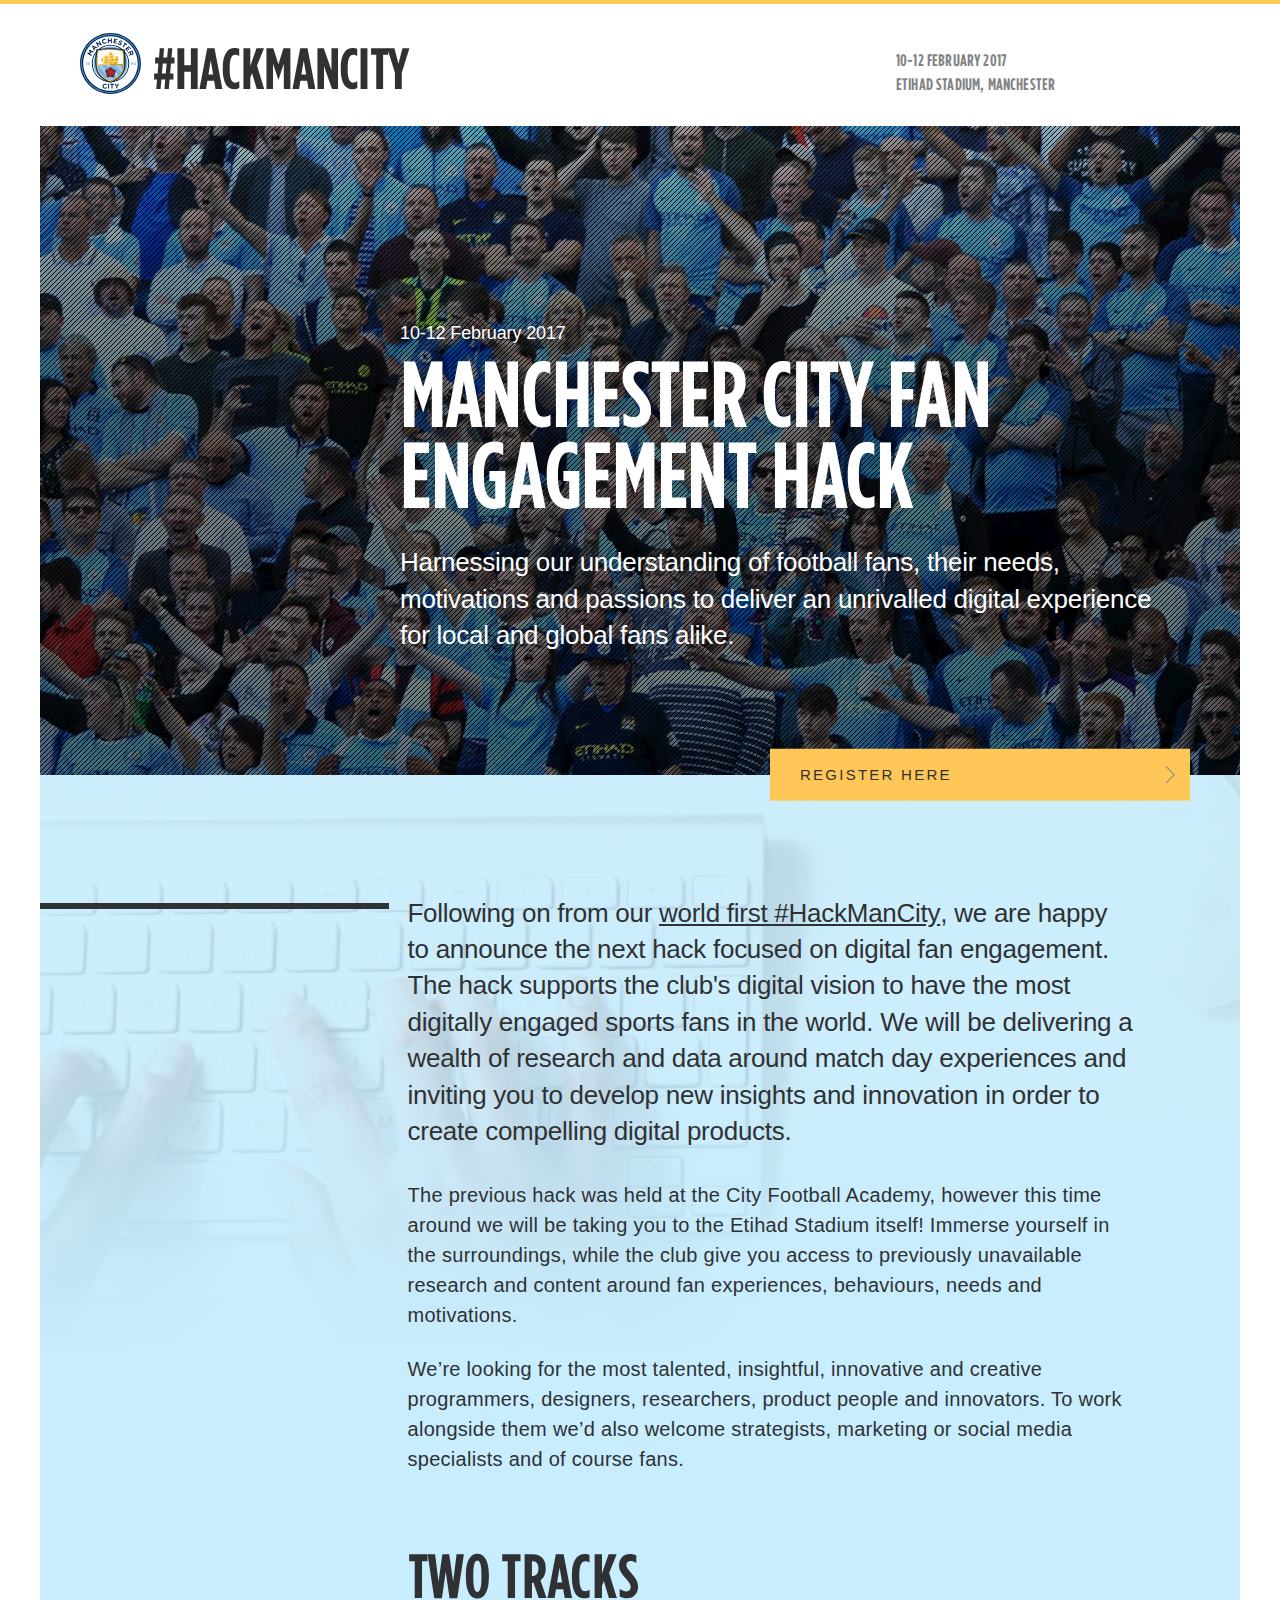
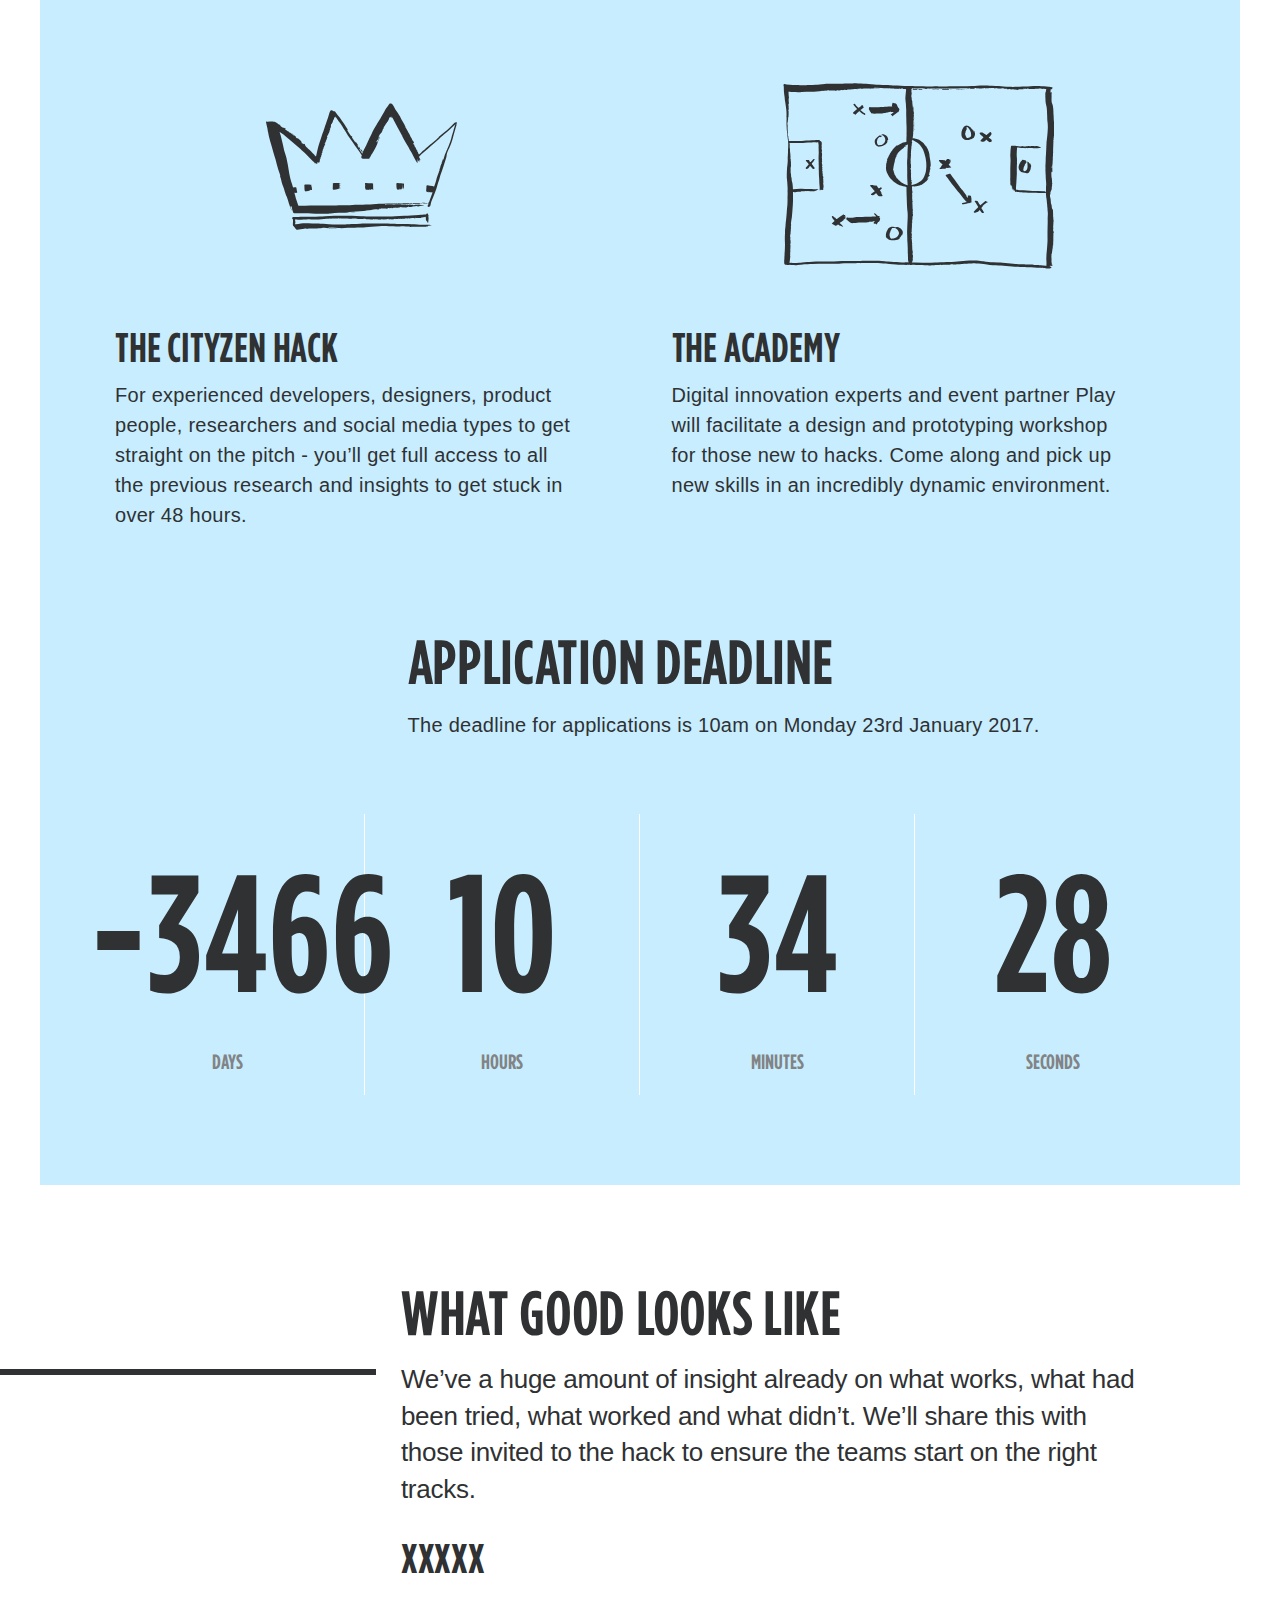
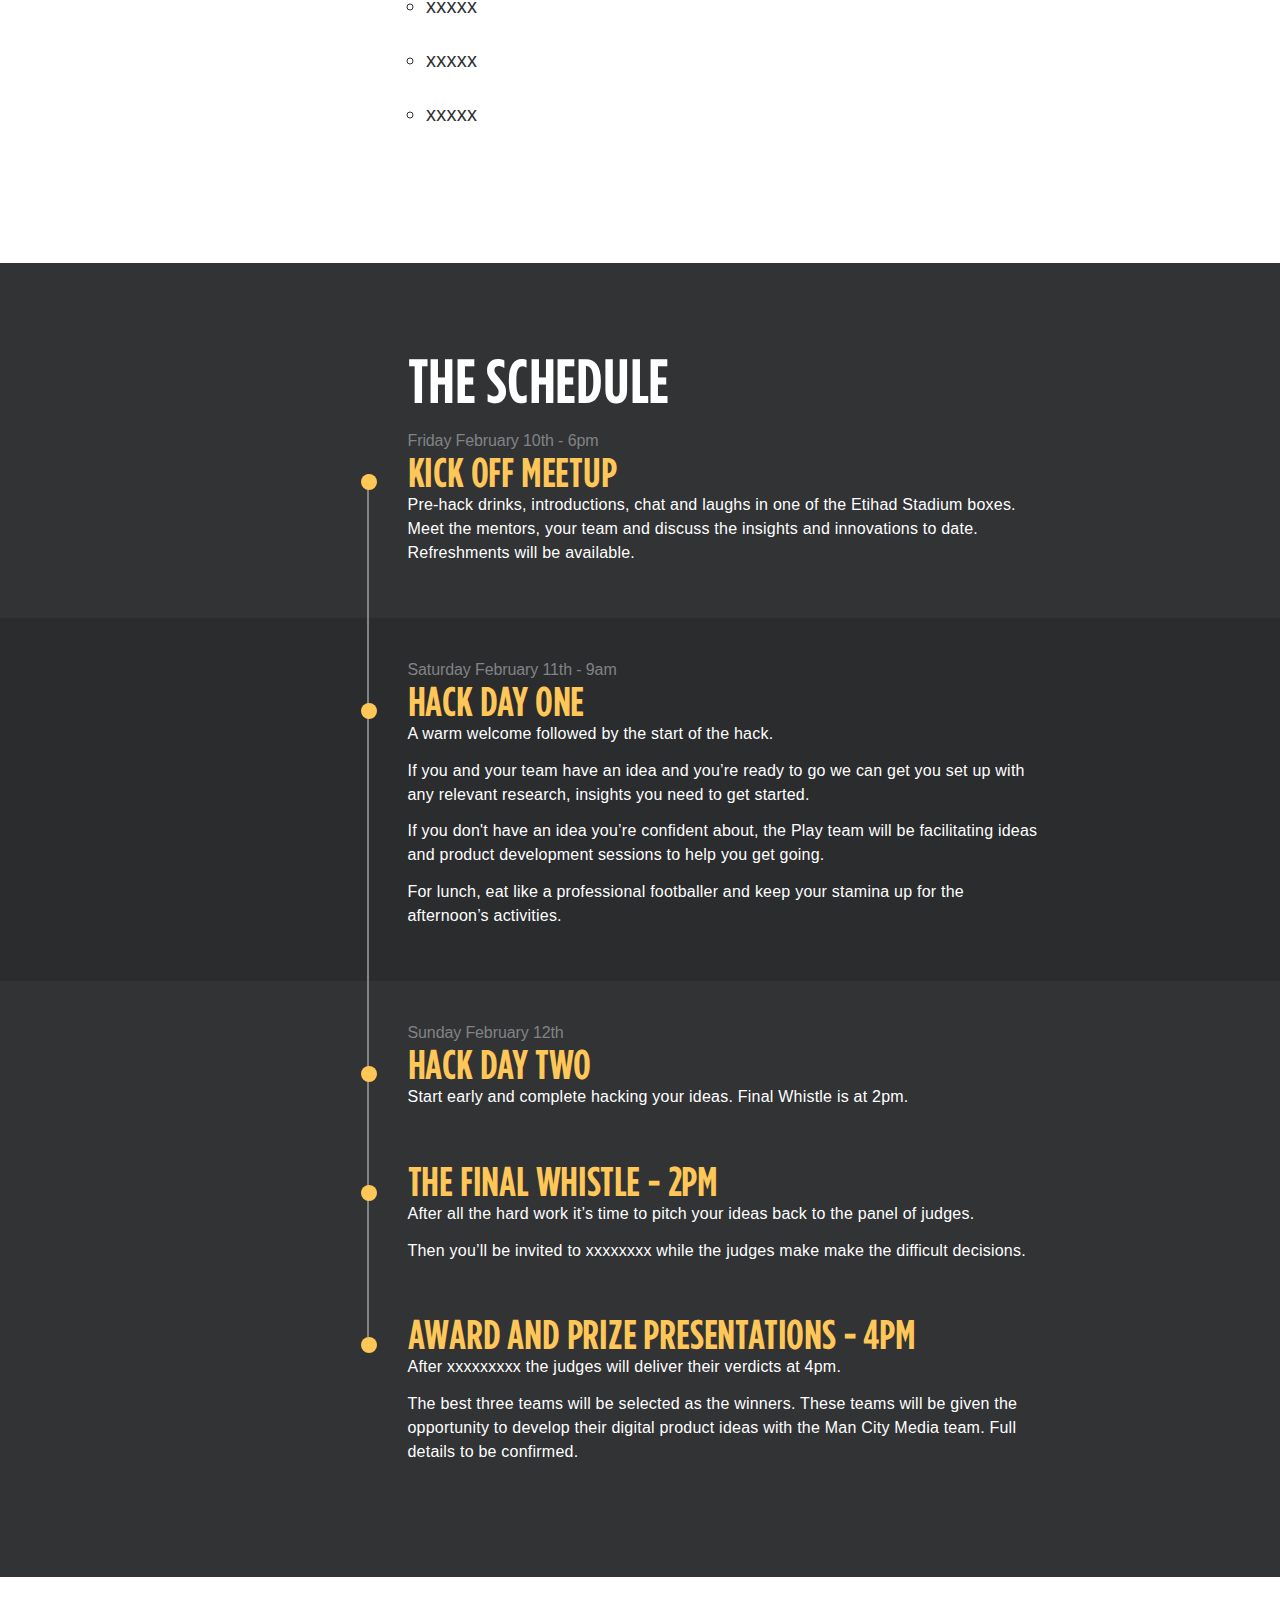
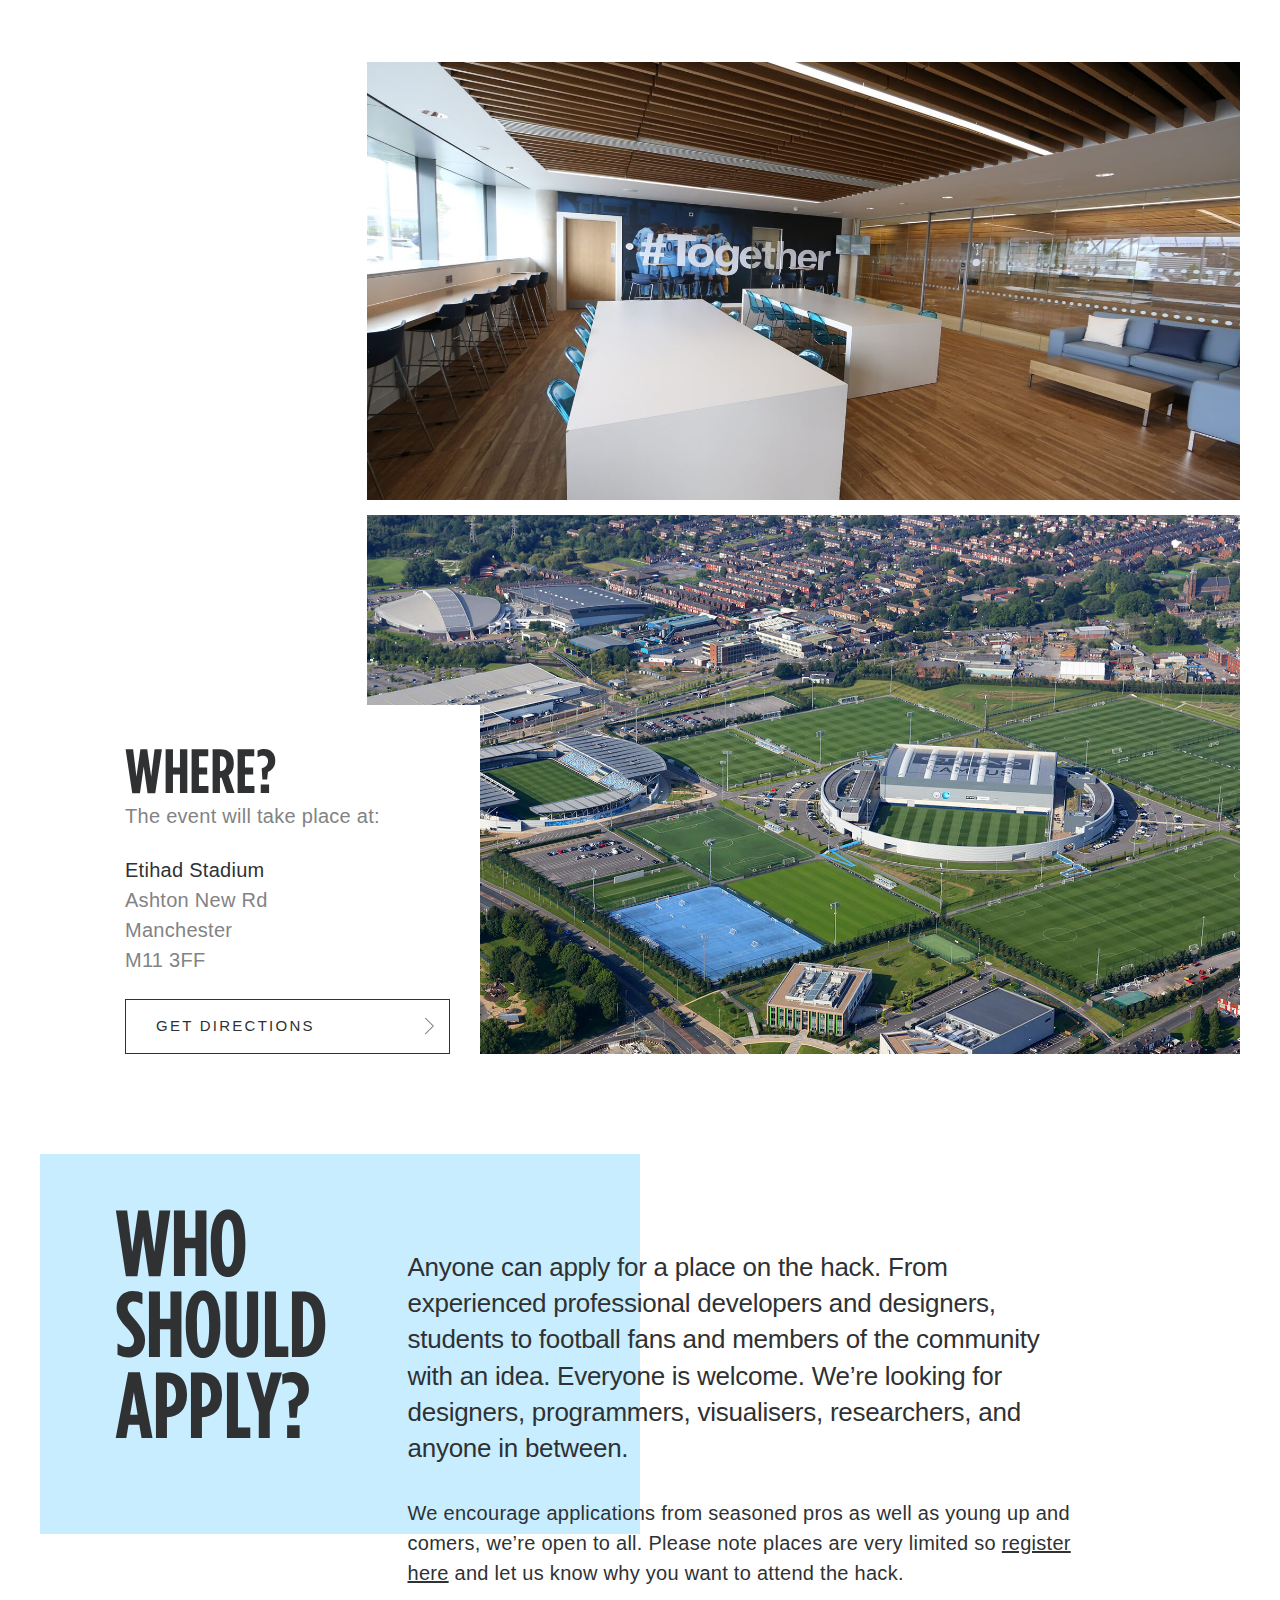
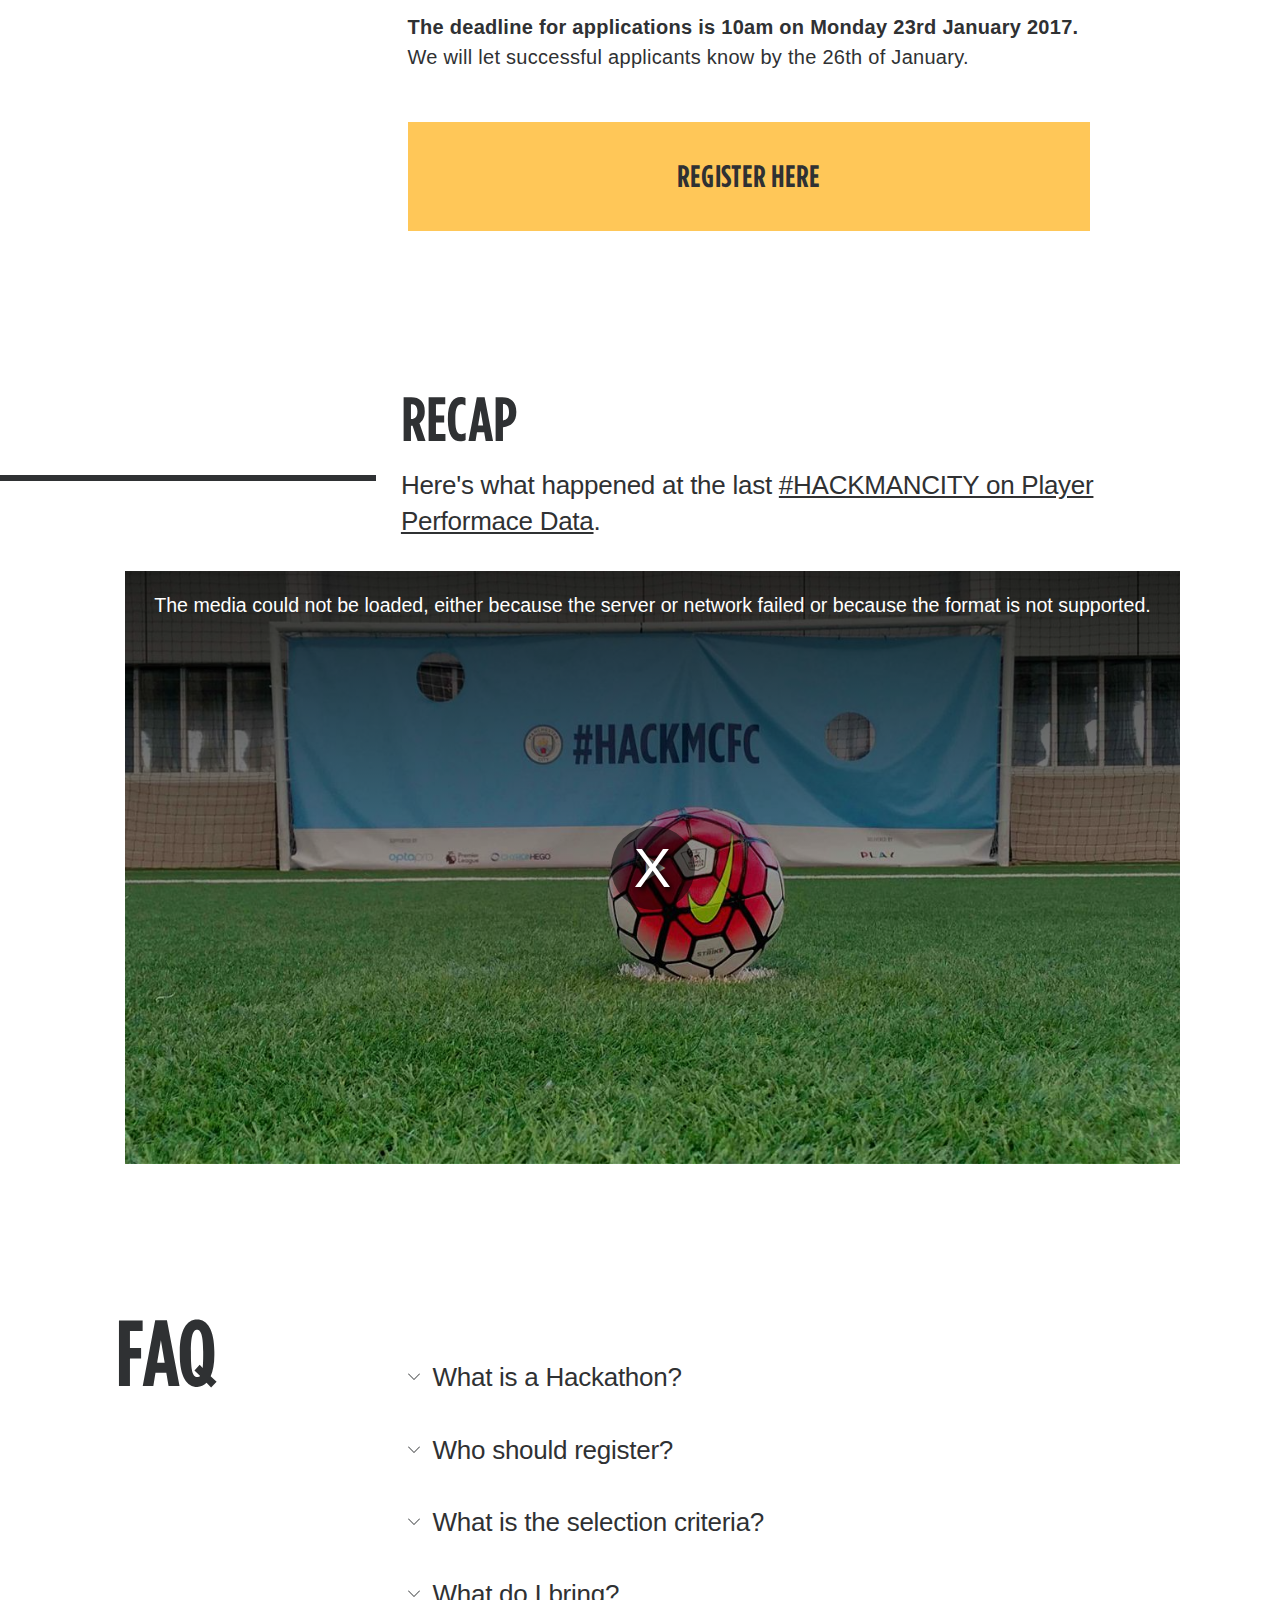
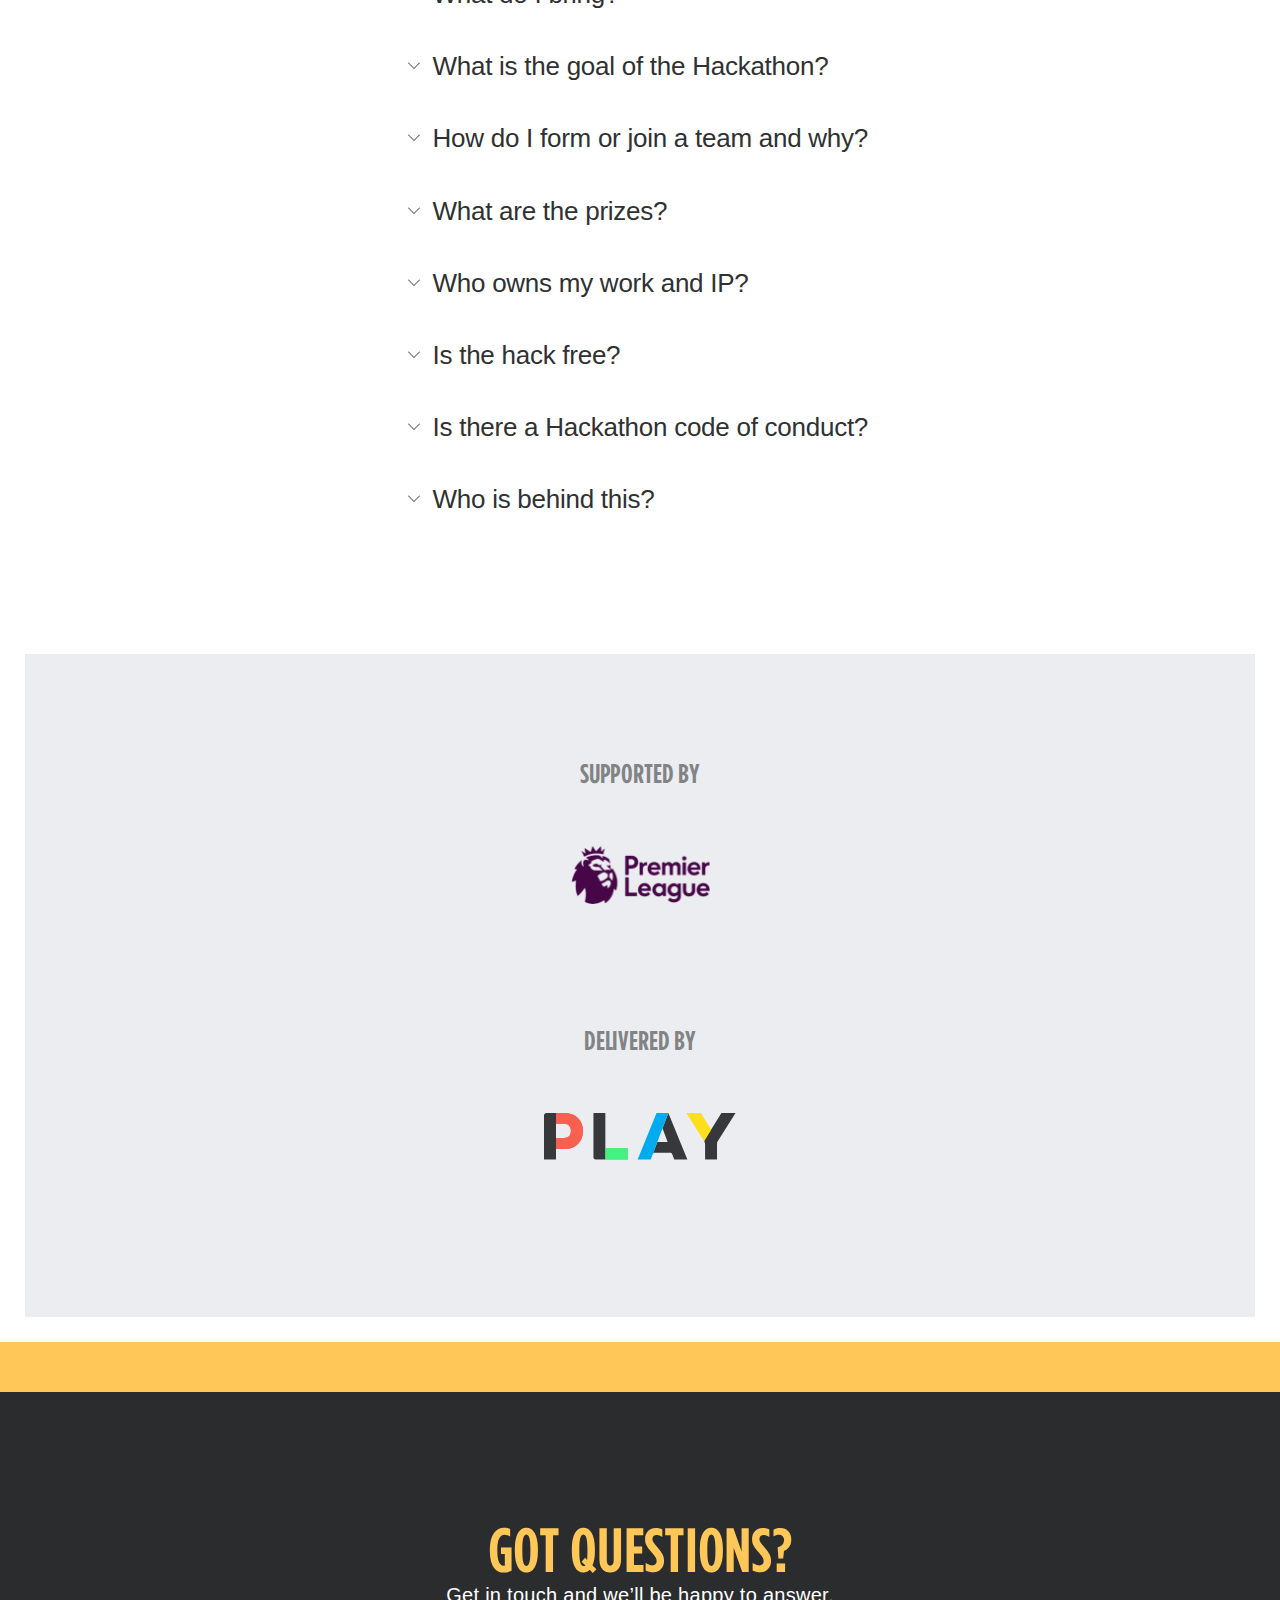
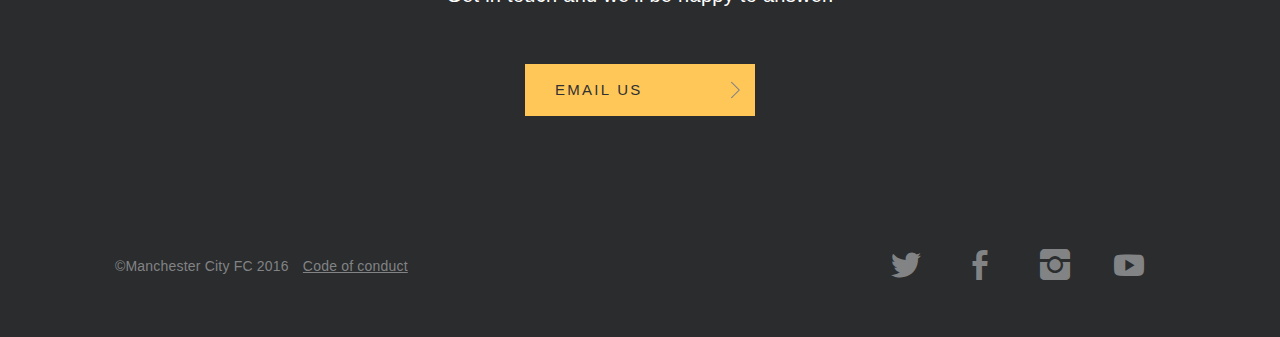
==== index.html @ 117c3d4f "change hackmcfc to hackmancity" ====
<!DOCTYPE html>
<!--[if lt IE 7]> <html class="no-js lt-ie9 lt-ie8 lt-ie7" lang="en"> <![endif]-->
<!--[if IE 7]>    <html class="no-js lt-ie9 lt-ie8" lang="en"> <![endif]-->
<!--[if IE 8]>    <html class="no-js lt-ie9" lang="en"> <![endif]-->
<!--[if IE 9]>    <html class="no-js lt-ie10" lang="en"> <![endif]-->
<!--[if gt IE 9]><!--> <html class="no-js" lang="en"> <!--<![endif]-->
    <head>
  <meta charset=utf-8>
  <meta http-equiv=X-UA-Compatible content="IE=edge">
  <meta name=viewport content="width=device-width,initial-scale=1">
  <title>#HACKMANCITY - Fan Engagement Hack by Manchester City Football Club - February 2017</title>
  <meta name=description content="HACKMANCITY is XXXXXXXXXXXXXXXXXXXXXXXXXXXXXXXXXXXXXX">
  <meta name=keywords content="MCFC, Manchester City, Hack Day, Hack, Hackathon">
  <link rel="stylesheet" type="text/css" href="css/global.css" />
  <link rel="shortcut icon" href="img/favicon.ico" /><link rel="mask-icon" href="img/favicon.svg" color="#FC250E">

  <meta property="og:site" content="hackmancity.co.uk" />
  <meta property="og:title" content="#HACKMANCITY XXXXXXXXX 2017" />
  <meta property="og:description" content="Manchester City football club's XXXXXXXXXXXXXXXXXXXXXXXXXXXXXXXXXXXXXXXXXXXXX" />
  <meta property="og:image" content="http://www.hackmancity.co.uk/img/hackmcfc-fb.jpg" />
  <meta property="og:image:width" content="1200" />
  <meta property="og:image:height" content="630" />
  <meta property="og:url" content="http://www.hackmancity.co.uk" />
  <meta property="og:type" content="website" />
  <meta name="twitter:card" content="summary_large_image" />
  <meta name="twitter:site" content="@ManCityDigital" />
  <meta name="twitter:title" content="#HACKMANCITY XXXXXXXXX 2017" />
  <meta name="twitter:description" content="Manchester City football club's XXXXXXXXXXXXXXXXXXXXXXXXXXXXXXXXXXXXXXXXXXXXX" />
  <meta name="twitter:image" content="http://www.hackmancity.co.uk/img/hackmcfc-tw.jpg" />
  <meta name="twitter:url" content="http://www.hackmancity.co.uk" />
</head>
<body>
  <!--<script>
    (function(i,s,o,g,r,a,m){i['GoogleAnalyticsObject']=r;i[r]=i[r]||function(){
    (i[r].q=i[r].q||[]).push(arguments)},i[r].l=1*new Date();a=s.createElement(o),
    m=s.getElementsByTagName(o)[0];a.async=1;a.src=g;m.parentNode.insertBefore(a,m)
    })(window,document,'script','https://www.google-analytics.com/analytics.js','ga');
    ga('create', 'UA-79673150-1', 'auto');
    ga('send', 'pageview');
  </script>-->

<header role="banner" id="header">
  <a class="button but-yellow" href="apply.html">
    <span class="button-text">Register <span>here</span></span>
  </a>
	<div class="header-inner">
  	<div class="logo">
      <svg width="218" height="218" viewBox="0 0 218 218" xmlns="http://www.w3.org/2000/svg"><g fill="none" fill-rule="evenodd"><path d="M109.102.102C49.127.102.307 48.922.307 108.898c0 59.975 48.82 108.795 108.795 108.795 59.976 0 108.796-48.82 108.796-108.795 0-59.976-48.82-108.796-108.796-108.796" fill="#002A5A"/><path d="M206.537 108.898c0-53.835-43.65-97.486-97.486-97.486-53.83 0-97.48 43.65-97.48 97.486 0 53.834 43.65 97.486 97.49 97.486 53.89 0 97.49-43.652 97.49-97.486" fill="#FFF"/><path d="M171.125 108.898c0-34.287-27.787-62.023-62.074-62.023-34.28 0-62.02 27.787-62.02 62.023 0 34.286 27.79 62.073 62.02 62.073 34.29 0 62.08-27.78 62.08-62.07" fill="#7AB2E1"/><path d="M109.102 45.698c-34.85 0-63.2 28.35-63.2 63.2s28.35 63.25 63.2 63.25 63.25-28.35 63.25-63.25c-.05-34.85-28.4-63.2-63.25-63.2m0 130.186c-36.896 0-66.986-30.04-66.986-66.986 0-36.948 30.04-66.987 66.986-66.987 36.948 0 66.987 30.04 66.987 66.99-.06 36.95-30.09 66.99-66.99 66.99" fill="#002A5A"/><path fill="#7AB2E1" d="M22.005 106.544l-1.79.41-.462-1.792 2.917-.87h1.535v10.184h-2.2m10.08-7.216c0-.665-.51-1.228-1.432-1.228-.92 0-1.433.563-1.433 1.177v.05c0 .71.563 1.22 1.433 1.22.87 0 1.433-.51 1.433-1.23m.307 4.24c0-.82-.716-1.28-1.74-1.28-1.023 0-1.74.46-1.74 1.23 0 .71.665 1.28 1.74 1.28 1.075.05 1.74-.51 1.74-1.23m-5.63.2c0-1.28.564-2 1.638-2.46-.76-.46-1.27-1.13-1.27-2.2V107c0-1.535 1.44-2.763 3.53-2.763 2.15 0 3.53 1.23 3.53 2.763v.05c0 1.076-.51 1.74-1.28 2.202 1.03.512 1.64 1.177 1.64 2.405v.053c0 1.894-1.63 2.968-3.89 2.968-2.25-.05-3.89-1.226-3.89-2.966m160.43-4.042c0-.92-.66-1.59-1.79-1.59-1.07 0-1.74.61-1.74 1.532v.05c0 .922.67 1.536 1.74 1.536 1.13-.05 1.79-.666 1.79-1.536m-.05 2.66c-.51.41-1.17.716-2.04.716-2.2 0-3.63-1.226-3.63-3.273v-.05c0-2.047 1.59-3.53 3.84-3.53 1.39 0 2.15.306 2.92 1.073.72.717 1.18 1.843 1.18 3.787v.053c0 3.277-1.53 5.53-4.4 5.53-1.48 0-2.46-.515-3.33-1.18l1.18-1.69c.72.615 1.38.87 2.2.87 1.59 0 2-1.43 2.1-2.3m9.42.153v-3.12l-2.66 3.13h2.66zm0 1.79h-4.97l-.35-1.58 5.53-6.45h1.89v6.19h1.39v1.79h-1.38v2.2h-2.1v-2.15z"/><path d="M109.102 48c-33.57 0-60.896 27.33-60.896 60.9s27.326 60.896 60.896 60.896S170 142.468 170 108.898 142.67 48 109.1 48m0 124.148c-34.85 0-63.25-28.35-63.25-63.25 0-34.85 28.35-63.25 63.25-63.25 34.85 0 63.25 28.35 63.25 63.25-.05 34.9-28.4 63.25-63.25 63.25" fill="#FFF"/><path d="M107.925 54.5c-31.216 0-49.23 4.094-49.23 4.094s-7.214 27.327-3.12 62.38c1.74 14.688 13.663 46.364 53.323 57.162 39.608-10.798 51.583-42.474 53.27-57.16 4.095-35.055-3.12-62.382-3.12-62.382s-18.013-4.094-49.23-4.094h-1.893z" fill="#002A5A"/><path d="M156.745 112.787c-.358 10.644-1.996 42.423-47.847 59.873-45.494-16.99-47.9-49.843-47.9-59.873h95.747z" fill="#A8C9EB"/><path d="M155.415 111.047c1.228-26.303-3.224-47.694-3.224-47.694S135.1 60.078 109 60.078c-26.15 0-43.498 3.633-43.498 3.633s-4.76 21.45-3.48 47.34h93.393z" fill="#FFF"/><path d="M110.33 171.74l-48.41-58.493c-1.74 12.026 8.034 47.592 48.41 58.492m-33.98-58.91l44.778 54.04c4.555-2.15 7.83-4.3 11.054-6.86l-39.097-47.18H76.35zm31.115.05l33.058 39.91c3.224-3.69 5.987-7.01 7.932-10.54l-24.308-29.38h-16.682zm48.512 0l-16.53-.06 13.87 16.73c2.353-5.17 2.66-13.82 2.66-16.69" fill="#7AB2E1"/><path d="M128.446 134.792c-.154-.41-.41-.666-.82-.82l-2.762-.972c-.256-.102-.512-.05-.717 0-.204-.972-.767-1.842-1.586-2.405-.1-.05-.2-.153-.3-.204-.2-.15-.36-.25-.61-.3-.35-.15-.71-.25-1.07-.36-.82-.25-1.58-.51-2.61-1.22-.92-.66-1.38-1.33-1.79-1.89-.1-.15-.2-.3-.31-.41-.25-.41-.61-.76-1.02-1.07-.72-.51-1.53-.76-2.4-.76-.2 0-.36.05-.56.05v-.05c.05-.36-.05-.71-.26-.97l-1.69-2.3c-.25-.3-.61-.51-1.02-.51-.41 0-.82.21-1.02.51l-1.79 2.31c-.2.31-.31.67-.25 1.03-.15 0-.31-.05-.41-.05-.87 0-1.69.26-2.4.77-.1.05-.2.16-.25.26-.21.15-.36.31-.51.46-.25.31-.46.61-.66.87-.51.72-.97 1.33-1.99 2.1-.92.67-1.69.92-2.35 1.13-.15.05-.35.11-.51.16-.51.11-.97.31-1.38.62-.82.56-1.38 1.48-1.59 2.46-.3-.1-.56-.15-.87-.05l-2.71.92c-.41.1-.66.41-.82.82-.1.41-.05.82.16 1.13l1.64 2.4c.21.26.46.46.77.51-.46.93-.51 2-.2 2.97.05.1.1.21.1.36.05.21.15.41.31.62l.62.92c.51.72.97 1.33 1.38 2.56.36 1.13.36 1.84.31 2.56v.51c-.05.51.06 1.03.21 1.49.31.97.97 1.74 1.84 2.25-.1.2-.2.41-.15.61v2.87c0 .41.21.77.51 1.03.31.25.77.31 1.13.2l2.82-.82c.26-.05.47-.25.62-.41.82.77 2 1.18 3.12 1.08.21 0 .46-.05.67-.1.41-.1.72-.2 1.08-.3.81-.26 1.58-.51 2.86-.51 1.178 0 1.89.25 2.56.51l.46.15c.46.203.97.305 1.48.305 1.02 0 2.047-.41 2.76-1.124.15.205.358.36.56.41l2.76.87c.41.1.82.05 1.13-.154.36-.25.51-.61.56-1.02l.05-2.87c0-.202-.05-.46-.153-.61.87-.46 1.535-1.28 1.84-2.258.05-.1.05-.25.1-.36.05-.2.104-.41.104-.66.05-.41.05-.77.05-1.13 0-.87 0-1.69.41-2.87.356-1.122.817-1.685 1.28-2.3.1-.153.2-.255.305-.41.31-.41.56-.82.72-1.33.36-1.023.26-2.1-.252-3.07.25-.102.46-.204.61-.46l1.69-2.354c.355-.41.46-.82.304-1.23" fill="#002A5A"/><path d="M107.414 140.984c0-.87.716-1.587 1.637-1.587.93 0 1.64.717 1.64 1.587s-.71 1.637-1.64 1.637c-.92 0-1.63-.71-1.63-1.63" fill="#FDCA50"/><path d="M99.942 139.04c-.972.306-1.484 1.33-1.177 2.302 0 .102.05.204.154.307.05.05.05.1.1.1 0 0 0 .05.05.05.36.51.87 1.02 1.17 2.04.36 1.07.2 1.69.25 2.3 0 .2 0 .41.1.61.3.97 1.33 1.48 2.3 1.17.25-.1.46-.21.66-.36.1-.05.15-.15.2-.21 0 0 3.07-4.2 3.17-4.35.15-.2 0-.36-.1-.51-.11-.1-.31-.46-.36-.67-.1-.26-.1-.56-.1-.77 0-.21 0-.36-.21-.46-.21-.05-3.74-1.23-4.92-1.59-.46-.1-.92-.16-1.33 0m-2.4 2.3c-.36-1.13.25-2.36 1.38-2.77.15-.05.15-.21.05-.26-1.18-.46-2.15-.77-3.18-.46-1.49.46-2.25 1.99-1.79 3.42.05.1.05.15.1.26.05.1.1.25.2.41.56.97 1.38 1.64 1.94 3.38.46 1.43.31 2.35.36 3.17-.05.36 0 .72.1 1.07.46 1.43 2.05 2.25 3.48 1.74.97-.36 1.59-1.18 2.3-2.2.05-.11-.05-.21-.16-.16-1.13.36-2.41-.26-2.77-1.38-.31-.87.1-2.2-.25-3.28-.36-1.03-1.54-2.15-1.79-2.97m10.59-9.52c-.62-.82-1.74-.97-2.56-.41-.1.05-.21.1-.26.26-.05.05-.05.1-.1.1l-.05.05c-.41.51-.72 1.13-1.59 1.74-.92.67-1.54.72-2.1.97-.2.05-.41.15-.56.25-.82.61-1.03 1.74-.41 2.56.15.2.36.36.56.51.1.05.16.1.26.1l5.12 1.64c.25.05.36-.1.46-.2.1-.1.36-.41.56-.56.21-.16.51-.31.72-.31.21-.05.36-.1.36-.36V133c-.05-.41-.15-.87-.41-1.23m-2.97-1.583c.97-.72 2.35-.513 3.07.46.1.15.26.1.26-.05.05-1.23.05-2.253-.51-3.123-.87-1.225-2.61-1.48-3.84-.61-.11.05-.16.1-.21.202-.1.1-.21.15-.36.31-.72.813-1.13 1.79-2.66 2.86-1.23.87-2.15 1.024-2.92 1.28-.36.102-.67.255-.98.46-1.23.87-1.54 2.61-.62 3.84.62.82 1.64 1.124 2.82 1.482.103.05.154-.105.103-.207-.715-.97-.51-2.35.46-3.02.72-.51 2.15-.56 3.07-1.28.92-.61 1.59-2.04 2.305-2.61m12.39 7.12c.61-.82.41-1.94-.41-2.51-.05-.05-.15-.15-.31-.2-.05 0-.104-.05-.155-.05h-.05c-.61-.21-1.28-.31-2.15-.97-.92-.66-1.18-1.23-1.59-1.69-.1-.15-.26-.36-.46-.46-.82-.61-1.94-.41-2.56.41-.15.21-.25.46-.31.67 0 .1-.05.21-.05.31v5.32c0 .26.21.31.36.36.15.05.51.21.72.36.2.16.41.36.51.56.1.16.2.31.46.21.2-.1 3.78-1.18 4.91-1.58.41-.15.82-.36 1.073-.72m.61-3.27c.974.72 1.18 2.05.514 3.02-.104.15 0 .25.15.2 1.178-.3 2.2-.61 2.816-1.48.92-1.18.617-2.92-.61-3.84-.1-.05-.154-.1-.26-.16-.1-.1-.252-.15-.41-.2-1.02-.41-2.1-.51-3.58-1.58-1.23-.87-1.64-1.69-2.15-2.35-.15-.31-.41-.57-.72-.77-1.23-.87-2.97-.616-3.84.61-.61.87-.61 1.89-.51 3.12 0 .1.15.15.21.05.716-.97 2.1-1.175 3.07-.46.77.51 1.23 1.84 2.15 2.51.82.61 2.404.82 3.17 1.33m-3.02 13.92c.975.305 2-.21 2.306-1.18.05-.1.05-.204.1-.36v-.204c0-.66-.1-1.33.26-2.35.36-1.07.82-1.48 1.176-1.992.16-.15.26-.36.31-.56.31-.97-.2-1.99-1.17-2.3-.26-.05-.51-.1-.77-.05-.1 0-.2 0-.308.05l-5.12 1.69c-.26.1-.208.31-.208.46 0 .157-.05.51-.1.77-.106.26-.21.51-.36.67-.156.16-.26.31-.1.46.15.158 2.3 3.17 3.02 4.15.2.31.56.615.97.77m3.32-.46c-.36 1.124-1.59 1.74-2.77 1.38-.153-.05-.255.05-.204.204.67 1.02 1.28 1.89 2.307 2.2 1.43.51 3.02-.31 3.48-1.74.05-.1.05-.21.05-.26.05-.1.05-.26.1-.46.103-1.13-.15-2.15.41-3.89.46-1.437 1.125-2.1 1.59-2.767.2-.26.41-.564.51-.92.46-1.435-.31-3.02-1.79-3.43-1.028-.31-2 .05-3.177.46-.106.05-.106.15.05.2 1.174.36 1.79 1.59 1.43 2.77-.307.87-1.38 1.74-1.74 2.816-.256.97.05 2.56-.256 3.43m-14.22 1.38c0 1.02.82 1.84 1.84 1.84.1 0 .2 0 .352-.05.06 0 .11-.05.16-.05h.05c.62-.208 1.23-.51 2.31-.51 1.122 0 1.69.302 2.25.46.202.05.41.1.663.1 1.025 0 1.84-.82 1.84-1.848 0-.25-.05-.51-.15-.71-.05-.1-.1-.2-.15-.253 0 0-3.07-4.194-3.176-4.3-.15-.2-.36-.1-.46-.05-.15.05-.51.156-.77.156s-.57-.05-.77-.16c-.21-.1-.36-.15-.51.05-.11.157-2.36 3.176-3.02 4.148-.26.31-.46.716-.46 1.176m1.48 3.02c-1.23 0-2.2-.974-2.2-2.15 0-.154-.16-.256-.26-.103-.77.98-1.382 1.79-1.433 2.87-.05 1.49 1.23 2.71 2.76 2.71h.31c.15 0 .302 0 .46-.05 1.07-.25 1.99-.76 3.84-.76 1.53 0 2.35.41 3.17.67.31.156.662.207 1.02.207 1.533 0 2.76-1.23 2.76-2.71 0-1.02-.67-1.89-1.437-2.87-.1-.1-.2 0-.2.1 0 1.18-.98 2.15-2.2 2.15-.93 0-2.1-.77-3.23-.77-1.076-.1-2.46.72-3.38.72m16.17-15.146c1.03-.05 1.95.2 2.717.82l1.59-2.2-2.61-.923c-.203.92-.82 1.74-1.69 2.302m-4.91 15.05c.36.97.41 1.89.05 2.81l2.61.82.05-2.71c-.92.05-1.89-.26-2.71-.92m-15.963 0c-.82.61-1.74.97-2.66.92v2.71l2.66-.77c-.36-.87-.36-1.89 0-2.87m-5.02-15.04c-.87-.56-1.433-1.33-1.74-2.25l-2.56.87 1.536 2.25c.72-.615 1.69-.92 2.77-.87m13.02-9.52c-.26-.97-.87-1.84-1.69-2.3l1.69-2.15 1.64 2.15c-.82.563-1.386 1.33-1.64 2.303" fill="#E42313"/><path d="M124.3 84.795l11.208-3.838s-.972 4.657-.665 8.29c.358 4.657 3.02 8.24 3.02 8.24l-13.818 4.758.256-17.45z" fill="#FDCA50"/><path d="M137.862 97.486s-2.456-3.53-2.866-7.625c-.307-3.07 0-5.73.512-8.9-.512 2.15-2.303 8.14-7.318 13.72-2.047 2.26-2.917 4.2-3.326 5.58l-.256-26.4s-2.66.92-2.917 1.03c-.3.1-.46.31-.46.41 0 .16-.15.26-.3.31-.2.05-1.74.61-2.81.97-.2.05-.1.26 0 .26 1.28-.05 3.07-.2 3.28-.2.26-.05.36-.15.41-.36v-.05c.05-.2.21-.36.41-.36.15 0 1.13-.1 1.74-.2l-.25 28.4h1.28V102l12.9-4.506z" fill="#DAA500"/><path d="M88.172 102.962s-2.098-1.536-2.66-4.453c-.564-2.97.92-4.71.92-4.71l13.56-4.66s-.817 2.71-.05 5.78c1.024 3.89 3.07 6.5 3.07 6.5s-4.963-.92-9.825-.31c-4.554.56-5.015 1.84-5.015 1.84m-15.66-3.38s1.69-4.61 6.654-9.67c3.735-3.79 6.243-4.97 6.243-4.97s-2.21 3.12-3.13 8.29c-.57 3.17.05 7.21.05 7.21s-2.56-.51-5.48-.82c-2.41-.31-4.35-.05-4.35-.05" fill="#FDCA50"/><path d="M85.41 84.948s-2.15 3.122-3.072 8.29c-.562 3.173.052 7.216.052 7.216s-.666-.154-2.098-.46c-6.09-1.382 5.117-15.046 5.117-15.046m7.98 3.736l-.1-12.23h-.06c-.31.102-2.66.92-2.92.972-.31.102-.46.307-.46.41 0 .153-.11.255-.31.306-.21.05-1.74.614-2.82.973-.21.05-.11.255 0 .255 1.22-.05 3.07-.204 3.27-.204.25-.05.36-.154.41-.358v-.052c.05-.204.2-.358.41-.358.15 0 1.07-.102 1.69-.205l-.11 10.44h.97v.05zM109.2 77.63h.92V65.86s-2.66.922-2.916 1.024c-.31.102-.463.307-.463.41 0 .153-.15.255-.3.306-.2.052-1.74.615-2.81.973-.2.05-.1.256 0 .256 1.23-.06 3.07-.21 3.28-.21.26-.05.36-.16.41-.36.05-.21.21-.36.41-.36.15 0 1.02-.11 1.64-.21l-.15 9.93z" fill="#DAA500"/><path d="M106.8 68.624h.05c.257-.05.36-.154.41-.358.05-.154.102-.256.256-.307l-.358-1.03c-.307.1-.41.3-.41.41 0 .15-.102.2-.256.3l.308.97zM89.912 79.166h.05c.257-.05.36-.154.41-.358.052-.154.103-.256.257-.308l-.36-1.023c-.31.102-.41.307-.41.41 0 .153-.1.204-.26.255l.3 1.024zm31.37-2.61h.05c.257-.05.36-.154.41-.358.05-.154.154-.256.256-.307l-.358-1.02c-.307.1-.41.31-.46.41 0 .16-.103.21-.257.31l.36.97z" fill="#FDCA50"/><path d="M103.013 101.426s-2.2-3.172-3.02-6.55c-.716-2.917 0-5.68 0-5.68s-1.432 4.964-4.912 7.676c-2.4 1.893-8.29 3.633-6.9 6.09.21-.36.82-.973 3.23-1.536.31-.05.62-.102.87-.153v4.042h1.28v-4.196c4.45-.52 9.47.3 9.47.3" fill="#DAA500"/><path d="M86.74 92.983s-1.587-.973-1.433-4.043c.204-3.173 1.79-4.555 1.842-4.657l10.54-3.633s-.77 1.586-.26 3.99c.66 2.918 2.5 4.505 2.5 4.505s-5.32.05-10.08 1.74c-2.31.818-3.13 2.098-3.13 2.098" fill="#FDCA50"/><path d="M93.034 86.33c3.07-2.507 4.708-5.68 4.708-5.68s-.41 2.047-.103 3.838c.56 3.07 2.35 4.708 2.35 4.708s-4.3.05-8.96 1.38c-3.07.87-4.05 2.1-4.3 2.51-.97-2.406 3.17-4.197 6.29-6.756" fill="#DAA500"/><path d="M105.11 103.78s-2.916-2.2-3.633-6.243c-.562-3.224 1.587-5.578 1.587-5.578l16.53-5.68s-.922 3.68-.052 7.16c.92 3.94 4.554 8.85 4.554 8.85s-6.857-2-12.793-1.23c-5.68.66-6.192 2.71-6.192 2.71m-3.42-26.2c-.1-2.51 1.64-4.51 1.74-4.61l11.87-4.15s-.76 1.84-.56 3.47c.36 3.02 2.1 4.65 2.1 4.65s-4.65-.26-10.13 1.64c-3.02 1.07-3.32 2.5-3.32 2.5s-1.53-.46-1.69-3.53" fill="#FDCA50"/><path d="M111.098 74.355c2.098-1.842 4.196-5.526 4.196-5.526s-.767 1.84-.563 3.47c.36 3.02 2.1 4.65 2.1 4.65s-5.01-.05-9.87 1.64c-2.1.71-3.37 1.89-3.58 2.5-.76-2.36 4.76-4.15 7.73-6.76" fill="#DAA500"/><path d="M103.422 91.243s-1.74-1.996-2.047-5.015c-.358-3.173 1.535-4.452 1.69-4.555l13.713-4.76s-.358.973-.05 3.788c.306 2.31 2.558 5.48 2.558 5.48s-7.318.21-11.872 1.95c-2.764 1.13-3.992 3.13-3.992 3.13" fill="#FDCA50"/><path d="M112.48 83.31c2.968-2.558 4.298-6.396 4.298-6.396s-.358 2.15 0 3.838c.717 2.968 2.815 5.476 2.815 5.476s-6.346.102-11.002 1.637c-3.02 1.024-4.91 2.815-5.16 3.327-.61-2.508 6.09-5.323 9.06-7.88m11.87 19.188s-3.73-4.81-4.81-9.108c-.71-2.815-.2-6.038.05-7.113-.41 1.48-1.94 6.34-5.57 9.72-3.48 3.22-10.39 4.81-8.9 7.83.26-.51 1.08-1.64 3.84-2.36l-.05 3.89h1.33v-4.15c6.14-.98 14.13 1.28 14.13 1.28" fill="#DAA500"/><path d="M130.75 111.56c.87-.155 1.74-.36 3.018-.667-.102-.05-.153-.102-.205-.153-1.38-1.535-1.125-3.173-.307-3.992 3.07-2.917 3.02-5.015 3.02-5.015s-7.523 1.536-17.4 2.047c-.614.05-2.916 1.024-3.582 1.075-1.33.05-2.763.102-4.196.102-18.627.154-23.847-1.126-29.988-2.303-6.192-1.177-8.904-2.405-8.904-2.405l-.256.66s4.862 1.89 8.393 3.63c.716.36 3.633 4.71 4.605 6.19H62.79c-1.228-25.39 3.685-46.16 3.685-46.16s16.938-3.64 42.423-3.64v-2.71c-27.07 0-45.084 3.84-45.084 3.84s-7.88 27.73-3.685 60.74c1.74 13.76 13.15 39.5 48.66 51.48l1.53-2.2-1.54-2.15c-33.47-11.26-43.24-33.88-44.93-46.83-.36-2.87-.67-5.73-.87-8.5h45.95v-3.89H85.46c.512-1.69 2.2-2.1 4.248-1.64 2.15.51 4.247 1.02 6.243.92 5.07-.26 4.3-1.64 4.76-1.59 5.17.31 7.17 1.58 11.67 1.48 4.15-.05 5.58-1.13 5.94-1.18 5.07-.05 6.96 2.25 12.03 2.71.16.1.26.1.41.1" fill="#FDCA50"/><path d="M153.88 62.125s-17.963-3.838-45.034-3.838V61c25.485 0 42.372 3.632 42.372 3.632s4.913 20.777 3.685 46.16h-22.21c-1.79-1.69-.767-3.94-.153-4.453 2.61-2.36 2.61-3.94 2.61-3.94s-5.988 1.48-15.864 1.94c-.614 0-3.43 1.28-4.094 1.28-1.382.05-3.275.1-4.708.1-12.845 0-19.19-.26-30.346-2.61.205.25.307.36.512.66.05.1 4.912 1.33 4.964 1.43.716.97 1.688 1.69 2.865 2.3 1.79.97 4.45 1.79 6.65 1.89 5.01.3 4.09-1.59 4.55-1.59 5.17-.1 8.49 1.79 13 1.69 4.14-.05 4.24-1.33 4.65-1.39 4.09-.26 8.24 1.53 11.77 2.71h-20.31v3.89h45.8c-.21 2.81-.51 5.63-.87 8.49-1.69 12.95-11.52 35.62-44.93 46.82v4.35c35.51-11.93 46.92-37.67 48.66-51.48 4.3-33.06-3.59-60.8-3.59-60.8" fill="#DAA500"/><path fill="#002A5A" d="M25.894 74.048l1.893-3.53 8.342-.615-4.25-7.215 1.89-3.582 14.94 7.88-1.74 3.276-9.73-5.118 4.14 7.523-.06.102-8.5.81 9.67 5.11-1.69 3.22m12.03-30.44l-5.53-2.1 2.45 5.37 3.07-3.28zm-9.88-3.94l2.35-2.51 17.34 6.4L60 54.23l-3.787-1.49-4.91 5.17L53 61.645l-2.61 2.764-7.42-16.89zm13.36-12.28l2.96-1.79 12.13 4.81-5.37-8.91 3.12-1.9 8.75 14.43-2.71 1.64-12.54-4.97 5.57 9.21-3.17 1.89M79 32.32c-1.33-4.656 1.027-9.415 6.04-10.9 3.07-.87 5.17-.41 7.11.666l-1.53 3.275c-1.59-.77-3.076-1.08-4.66-.62-2.71.77-4.045 3.64-3.226 6.4v.05c.82 2.77 3.37 4.56 6.19 3.74 1.84-.51 2.76-1.58 3.73-3.12l2.92 1.64c-1.125 2.25-2.66 3.89-5.833 4.81-4.81 1.38-9.41-1.28-10.75-5.94m20.22-13.56l3.74-.1.16 6.7 6.86-.2-.15-6.65 3.68-.1.46 16.89-3.73.05-.15-6.75-6.85.16.16 6.81-3.68.11m35.67 1.95l3.12-1.49c.87 1.79 1.95 3.17 3.74 3.99 1.38.61 2.46.46 2.87-.41v-.05c.41-.87.05-1.54-2.2-3.38-2.71-2.2-4.3-3.99-2.92-7.01v-.05c1.28-2.77 4.35-3.58 7.52-2.15 2.25 1.02 3.79 2.61 4.81 4.55l-2.92 1.74c-.92-1.58-1.99-2.76-3.27-3.37-1.28-.61-2.25-.3-2.61.41v.05c-.46 1.03.05 1.64 2.36 3.53 2.71 2.26 3.99 4.2 2.71 6.86v.05c-1.38 3.02-4.5 3.69-7.83 2.15-2.3-1.07-4.3-2.97-5.37-5.42m24.62.97l-4.05-3.12 2.04-2.76 11.1 8.487-2.042 2.71-4.09-3.07-8.14 10.698-2.97-2.25m30.857 23.59c.82 1.64 2.15 2.1 3.43 1.486h.05c1.43-.71 1.64-2.044.82-3.68l-1.64-3.274-4.35 2.2 1.69 3.27zm3.99-10.34l3.48 6.91c.974 1.94 1.18 3.68.667 5.17-.41 1.28-1.39 2.31-2.82 3.02h-.05c-2.45 1.23-4.6.67-6.29-.87l-3.53 6.4-1.95-3.89 3.23-5.68-1.33-2.61-4.81 2.407-1.69-3.326 15.1-7.53zM124.1 30.07l6.245 1.33 1.683-2.97-7.218-1.59.717-3.372 8.85 1.94.664-3.23-12.43-2.71-3.58 16.48 12.59 2.762.67-3.224-8.9-1.944m50.82 12.64l-12.95 10.87 8.24 9.82 2.56-2.093-5.88-7.01 2.71-2.31 4.15 4.96 3.33-1.18-4.97-5.89 2.66-2.2 5.78 6.91 2.56-2.1M80.44 190.06c0-4.914 3.687-8.956 8.957-8.956 3.22 0 5.17 1.074 6.75 2.66l-2.41 2.764c-1.33-1.177-2.66-1.944-4.4-1.944-2.92 0-4.97 2.405-4.97 5.373v.05c0 2.918 2.048 5.374 4.965 5.374 1.94 0 3.17-.76 4.5-1.99l2.405 2.46c-1.79 1.9-3.737 3.07-7.063 3.07-4.963 0-8.75-3.89-8.75-8.85m19.55-8.59h3.787v17.2h-3.78zm12.537 3.48h-5.22v-3.48h14.23v3.48h-5.22v13.67h-3.79m17.25-6.75l-6.6-10.38h4.4l4.15 6.86 4.15-6.86h4.3l-6.6 10.34v6.81h-3.78"/><path d="M109.102 6.857c-56.29 0-102.04 45.8-102.04 102.092 0 56.29 45.8 102.09 102.04 102.09 56.29 0 102.092-45.8 102.092-102.09-.05-56.35-45.852-102.1-102.092-102.1m0 206.38C51.582 213.24 4.76 166.41 4.76 108.9 4.76 51.378 51.582 4.554 109.1 4.554c57.52 0 104.344 46.824 104.344 104.344 0 57.52-46.824 104.343-104.344 104.343" fill="#7AB2E1"/></g></svg>
    </div>
    <h1>#HACKMANCITY</h1>
    <div class="date-wrap">
      <p>10-12 February 2017 <span class="location">Etihad Stadium, Manchester</span></p>
    </div>
  </div>
</header>

<section class="hero-wrap">
  <div class="hero">
    <div class="hero-lines">
      <div class="content">
        <p class="pre-head">10-12 February 2017</p>
        <h1>Manchester City Fan Engagement Hack</h1>
        <p>Harnessing our understanding of football fans, their needs, motivations and passions to deliver an unrivalled digital experience for local and global fans alike.</p>
      </div>
    </div>
  </div>
</section><!-- #hero-wrap -->

<section class="about-wrap">
  <div class="about">

    <div class="content button-wrap">
      <a class="button but-yellow" href="apply.html">
        <span class="button-text">Register here</span>
        <svg xmlns="http://www.w3.org/2000/svg" width="10" height="17"><path fill="#828385" fill-rule="evenodd" d="M.778.707L1.485 0 9.97 8.485l-.707.707L.778.707zm7.778 7.778l.707.707-7.778 7.78-.707-.71 7.778-7.777z"/></svg>
      </a>
    </div>

    <div class="content about-top">
      <p class="line-wrap">Following on from our <a href="player-performance-data-july-2016/">world first #HackManCity</a>, we are happy to announce the next hack focused on digital fan engagement. The hack supports the club's digital vision to have the most digitally engaged sports fans in the world. We will be delivering a wealth of research and data around match day experiences and inviting you to develop new insights and innovation in order to create compelling digital products.</p>
      <p>The previous hack was held at the City Football Academy, however this time around we will be taking you to the Etihad Stadium itself! Immerse yourself in the surroundings, while the club give you access to previously unavailable research and content around fan experiences, behaviours, needs and motivations.</p>
      <p>We’re looking for the most talented, insightful, innovative and creative programmers, designers, researchers, product people and innovators. To work alongside them we’d also welcome strategists, marketing or social media specialists and of course fans.</p>
      <h2>TWO TRACKS</h2>
    </div>

    <div class="content full-width">
      <div class="half-width premier">
        <svg xmlns="http://www.w3.org/2000/svg" width="249" height="165" viewBox="0 0 249 165"><g fill-rule="evenodd"><path d="M199.095 75.114c-.68.103-.888-.05-1.034-.91-.05-.313-.12-.576-.39-.736-.15-.092-.39-.272-.49.03-.04.138.11.34.18.515.14-.1.36-.51.32.08-.05.78.14 1.332.67 1.847.11.108.22.245.08.312-.17.083-.4.41-.58.093-.19-.33-.55-.514-.63-.957-.08-.42-.55-.144-.64-.048-.29.32.24.12.19.21-.33.67.6.66.65 1.257.04.436.8.854 1.14 1.424-1.99-.63-2.3-1.58-3.44-3.5-1.33-2.26-2.23-4.78-3.61-7.01-1.07-1.73-1.79-3.65-3.02-5.29-.56-.75-.94-1.65-1.35-2.49-.95-1.9-2.01-3.74-3.09-5.56-1.36-2.29-2.59-4.66-4.03-6.91-.92-1.44-1.48-3.06-2.39-4.5-.3-.47.52-.28.28-.69-1.06.18-1.01-.84-1.32-1.41-1.54-2.87-3.11-5.74-4.65-8.61-1.51-2.81-3.01-5.64-4.5-8.47-.85-1.62-1.72-3.23-2.63-4.82-.08-.14-.12-.4-.31-.32-1 .42-.87-.51-1.14-.94-.17-.28-.23-.63-.68-.97l.84 2.49c-.45-.37-.83-.67-1.19-.99-.74-.65-.82.56-1.35.48-.02.61-.61 1.02-.64 1.59-.06 1-.72 1.65-1.14 2.45-.32.6-.25 1.35-1.23 1.28-.22-.01-.04.3-.08.39-.33.63-.3 1.55-1.25 1.74-.04.01-.05.12-.08.18-.56 1.02-1.28 1.98-1.69 3.04-.33.87-1.2 1.28-1.43 2.17-.04.15-.17.29-.12.47.29 1.07-.12 1.51-1.36 1.44-.06 0-.13.03-.22.06.17.42.5.47.92.45-.44.96-.85 1.93-1.35 2.86-.47.89-.71 1.82-1.75 2.48-1.03.65-1.63 1.97-2.08 3.2-.04.12 0 .14.09.2.33.23.34.34-.02.39-.53.08-.79.74-.74.79.88.69-.04 1.25-.2 1.75-.21.66-.8 1.21-.78 2-1.34.21-1.09 1.59-1.69 2.34-.42.52.54.41.4.82.24-.05.34-.09.49-.4.93-1.88 1.79-3.77 2.51-5.74.1-.26.19-.51.6-.46.16 1.25-.68 2.18-1.1 3.22-.79 1.99-1.52 4.02-2.18 6.04-.77 2.34-2.04 4.37-3.14 6.51-1.06 2.06-2.24 4.05-3.39 6.05-.29.5-.48 1.14-1.19 1.26.22.67-.39 1.01-.65 1.45-.39.69-.43 1.63-1.31 2-.06.02-.08.18-.08.28-.01 1.4-1.02 1.3-1.96 1.33-1.61.06-3.22.07-4.82.19-1.29.1-2.34-.67-3.53-.92-.46-.1-.55-.93-.43-1.39.16-.63-.02-1.33.43-1.92.18-.23.03-.54-.16-.83-2.22-3.4-4.73-6.59-7.04-9.92-1.47-2.11-2.93-4.21-4.28-6.4-1.48-2.41-3.29-4.6-4.91-6.92-1.11-1.59-2.2-3.21-3.18-4.89-1.23-2.11-2.57-4.14-3.95-6.15-1.49-2.19-2.6-4.62-4.23-6.74-1.56-2.03-3.06-4.12-4.57-6.2-.38-.51-.67-1.08-1.05-1.58-.19-.25-.31-.69-.87-.43-.43.2-.14-.18-.14-.31-.01-.29.1-.74-.32-.72-.4.02-.11.46-.19.7-.11.32-.16.67-.6.65-.22-.01-.3.07-.32.28-.09 1.09-.91 1.94-1.02 3.03-.07.66-.63.17-.84.45.39.45.4.46-.08.86-.14.12-.13.29-.08.33.71.52.07.98-.05 1.45-.03.11-.15.26-.26.29-.46.11-.57.3-.57.87 0 .22-.16.61-.26.61-1.18.04-.61 1.28-1.22 1.75-.34.26.67.83-.03 1.26.46 1.13-.54 1.96-.59 2.98-.02.46-.49.44-.8.49-.08.42.66.14.44.75-.46 1.28-1.14 2.52-1.09 3.95-.82.28-.16 2.02-1.65 1.73l.6.21c-.69-.17.28 1.02-.63.76-.31-.09-.03.19-.01.3.1.62.02 1.25-.73 1.22-.47-.02-.45.35-.41.4.39.49-.56.15-.35.64.15.36.58.35.63.72.09.68-.37 1.24-.51 1.87-.19.87-.45 1.81-.93 2.58-.45.72-.59 1.46-.7 2.26-.04.28-.11.57-.56.71-.57.19-.9.77-1.01 1.49.29-.22.58-.34.77-.19.22.18.18.58.05.76-.48.65-.59 1.42-.84 2.14-.15.44-.28.88-1.04.51.73.38.7.82.51 1.38-.11.32-.09.38-.5.31-.49-.09-.64.65-1.1.83.09.13.14.31.38.19.48-.25.36.47.71.46-.09.2-.16.56-.26.57-1.24.14-.72 1.28-1.01 1.91-.16.34.32.98-.56.94.29.55-.66 1.35.35 1.77.07.03.13.1.24.18-.82-.12-1.59.71-1.29 1.52.27.75-.02 1.24-.37 1.78-.21.34-.71.62-.1 1.04.03.02 0 .13 0 .2-1.01-.14-.02 1.53-1.17 1.3-.17-.04-.13.35.14.56.57.45.53.4-.08.92-.31.27-.23 1.1-1.02.62-.05-.04-.14.48-.01.49.95.06.35.78.27.92-.49.86.01 1.99-.79 2.75-.18.18-.1.83-.61.28-.08-.08-.16-.09-.18.05-.01.13-.03.31.14.33.31.04.56.13.41.5-.05.12-.28.25-.41.24-.3-.03-.15-.37-.26-.55-.17-.31-.2-.62-.68-.68-.46-.06-.73.04-.84.47-.07.32-.49.24-.56.59l.82.21-.97.11c-.01.38.72.01.5.58-.25.68-.27.73-.81.21-.47-.47-1.2-.42-1.65-.9-.03-.04-.17-.01-.24.03-.49.27-.89.06-.97-.58-.04-.32-.13-.5-.4-.72-1.34-1.14-2.7-2.28-3.93-3.52-1.7-1.73-3.4-3.46-5.07-5.21-2.28-2.4-4.81-4.55-7.28-6.76-1.32-1.18-2.47-2.54-3.86-3.64-3.43-2.73-6.48-5.91-9.95-8.61-2.11-1.64-4.08-3.48-6.19-5.13-2.51-1.96-4.95-4.01-7.68-5.68-.37-.22-.57-.7-1.17-.66 1.2 3.24 1.98 6.62 2.79 9.98.68 2.82 1.46 5.61 2 8.47.72 3.73 1.54 7.46 2.95 11.04 1.09 2.75 1.52 5.72 2.09 8.63.63 3.22 1.35 6.42 1.77 9.67.56 4.28 1.49 8.49 2.41 12.7.57 2.57 1.52 5.05 2.29 7.57.37 1.2.77 2.39 1.08 3.6.12.47.2.55.71.56 1 .02 1.94-.3 2.93-.26.61.02.89.14.97.84.17 1.57.36 3.15.79 4.68.11.37 0 .75.15 1.15.11.29-.02.99-.65.48-.48-.38-1.32.39-1.62-.79.43.91.09 1.27-.49.97-.5-.26-.66.18-.99.17.52.12-.07.96.63.97.08.01.16.13.31.26-.24.18-.65.07-.73.41.04.03.09.07.13.11.18.15.43-.27.58.04.05.12-.48.24.07.45.44.16 0 .23-.18.26-.01.01-.03.14-.01.19.79 1.26.64 2.78 1.19 4.12.59 1.41 1.03 2.89 1.46 4.37.5 1.73 1.21 3.4 1.81 5.1.09.24.13.37.47.36 2.81-.05 5.62-.04 8.42-.07 4.37-.05 8.74-.16 13.11-.19 5.43-.04 10.87.01 16.3-.02 3.67-.02 7.34-.02 11-.22 5.92-.33 11.83-.05 17.74-.2 2.38-.06 4.76-.29 7.14-.59h-1.99v-.21h1.02c2.43.02 4.86.14 7.27.14 2.5-.01 5.02.05 7.51-.34.14-.02.28-.02.41-.01 2.99.14 5.96-.3 8.94-.41 2.638-.09 5.26-.38 7.91-.39 1.84 0 3.728-.11 5.58-.24 3.32-.22 6.63-.15 9.95-.19 1.48-.02 2.96-.14 4.44-.17.15 0 .72-.32.51.34.22-.08.61.38.68-.23.02-.25.29-.15.41-.12.43.12.86-.08 1.27 0 .36.07.85-.33 1.1.37.08.22.61-.22.92-.32.56-.2 1.25-.16 1.85-.03.61.13 1.17.03 1.76 0 .61-.03 1.22-.14 1.87.07.48.15 1.13-.33 1.69-.29 2.23.2 4.46-.11 6.7.07.85.07 1.55.66 2.41.51.03-.3-.2-.36-.32-.51-.12-.14-.3.45-.36-.03-.03-.23.16-.26.34-.26h2.17c-.28.3-.76.1-.83.58.41-.06.83-.32 1.22.02.06.05.25.05.298 0 1.09-1.34 2.6-.32 3.9-.64 1.44-.35 3.02-.13 4.53-.16 1.28-.02 2.52.26 3.76.5.11.02.21.15.31.23-.08.1-.16.28-.31.2-.49-.26-1.05.06-1.55-.18-.52-.26-.95.11-1.43.21-1.1.23-2.28.25-3.41.13-.57-.07-1.1.05-1.65.06-2.95.05-5.91.15-8.87.17-2.05.01-4.1.19-6.15.19-1.45 0-2.91.05-4.352.08-2.22.04-4.45.12-6.67.15-1.83.02-3.66.2-5.49.23-1.96.04-3.93-.09-5.89.01-.81.05-1.59-.07-2.372-.14-.13 1.02.46.94 1.06.75.85-.27 1.72-.08 2.57-.08 2.85 0 5.71-.01 8.55-.27 1.8-.16 3.59-.13 5.38-.04.42.02.79-.09 1.15-.16 1-.17 1.934-.12 2.904.21.57.19 1.19-.23 1.83-.14 1.45.21 2.92-.16 4.37.16.2.05.39.01.57.17.13.13.33.03.47-.16.16-.23.4-.29.61-.12.57.49 1.68.49 1.79.28.45-.88 1.35.4 1.66-.46 0-.01.33.05.35.12.17.64.69.45 1.01.35.79-.23 1.38.02 2.12.29.62.23 1.65.5 2.61-.27h-2.05c2.98-.1 5.95-.3 9.03-.41-.37.44-1.02-.05-1.2.58 2.097-.3 4.156.18 6.24.15-2.41 1.17-5.19.65-7.65 1.86.22.07.37.12.52.17-1.25-.52-2.577.02-3.86-.41h3.6l-.01-.27c-1.58.19-3.22-.43-4.74.38-.555.29-.79-.3-1.28-.23-.96.13-1.85.56-2.87.56-.536 0-1 .726-1.72.53-.956-.26-1.95-.22-3.02-.21.27-.333.87-.01.71-.515-.09-.28-.39.15-.676.14-.72-.02-.29.43-.09.937-.775-.71-1.65.24-2.32-.66.19.68.19.68.88.88-3.07.04-6.13.39-9.21.11 2.54.2 5-.38 7.49-.7-1.07-.33-2.14.04-3.21-.07-1.085-.1-2.196-.18-3.27-.06-.63.07-1.1.78-1.9.58-.43-.11-.91-.02-1.36.17h1.6c-.97.14-1.91.453-2.91.25-.71-.14-1.48.044-2.19-.23-.2.535-.65.4-1.05.41-.84.02-1.69-.077-2.5.06-.64.11-1.24.52-1.94.3.08-.315.45-.01.64-.34-.89-.06-1.65.355-2.46.45-.13.013-.28.18-.46.13-1.28-.36-1.49-.376-2.76.19-.43.19-.84.29-1.28.23-1.53-.22-3.07.21-4.62-.19-.59-.155-1.27.08-1.95-.17-.55-.2-.35.1-.02.24-.19.16-.45.3-.65.2-.55-.28-1.21.36-1.716-.25-.09-.11-.29.04-.35.24-.2.58-.55.69-1.21.7-2.46.04-4.92.12-7.354.46-.56.08-1.12.18-1.98.32 1.4.24 2.48-.4 3.86.06-4.85.33-9.42.605-13.98 1.235h2.9l.004.23c-.335 0-.672.01-1.01 0-3.82-.21-7.58.33-11.35.8-1.04.12-2.11.21-3.14.18-3.91-.1-7.77.43-11.65.79 4.75.22 9.5.1 14.26-.06-1.72.05-3.43.28-5.15.38-5.66.33-11.32-.11-16.97.2-3.61.194-7.22.45-10.81.96-1 .14-2.02.1-3.04.19-3.63.34-7.29.38-10.92.19-3.76-.2-7.52-.25-11.27-.42-2.35-.11-4.69-.06-7.04-.15-2.02-.07-4.06-.32-6.06-.16-2.64.22-5.27-.25-7.9.04-.67.08-1.44-.17-2.13-.45-.23-.092-.41-.1-.36-.412.1-.68-.51-1.1-.67-1.7-.1-.36-.82-.58-.18-1.11.04-.03-.37-.74-.5-1.19-.38-1.39-.38-2.86-.92-4.21-.29-.11-.26.25-.41.31-.41.17-.17-.19-.24-.28-.21-.26-.57-.23-.61.18-.09.95.13 1.86.72 2.61.14.18.24.3.18.49-.05.157-.17.34-.36.307-.37-.06-.05-.34-.11-.45-.9-1.52-1.27-3.22-1.85-4.86-.5-1.44-.93-2.92-1.37-4.37-.44-1.48-.89-2.97-1.44-4.4-.5-1.32-.82-2.73-1.65-3.92-.02-.03-.06-.05-.07-.08-.25-1.63-1.06-3.07-1.52-4.64-.36-1.23-.73-2.47-1.1-3.71-.53-1.77-1.364-3.42-1.973-5.14-.69-1.97-1.2-4.02-1.6-6.07-.33-1.68-.9-3.27-1.42-4.88-.23-.7.3-1.26-.02-2.03-1.85-4.45-3.19-9.08-4.41-13.73-.57-2.17-.96-4.39-1.65-6.52-.95-2.9-1.76-5.84-2.61-8.77-.87-3.02-1.63-6.06-2.55-9.07-1.14-3.78-2.19-7.58-3.2-11.39-.43-1.62-.59-3.31-1-4.93-.27-1-.38-2-.67-2.94-.35-1.16-.23-2.35-.53-3.51-.66-2.5-.99-5.08-1.72-7.564-.14-.48-.09-.95-.01-1.51.52.647 1.21.67 1.94.65 2.63-.08 5.26-.24 7.88-.13 1.83.077 3.56.69 4.89 2.14.61.66 1.4 1.15 2.1 1.73.15.12.29.147.47.15 1.19.04 1.26.08 2.05 1.19-.46.22-.6-.59-1.12-.29.13.57.73.7 1.1 1 1.42 1.14 2.86 2.22 4.85 2.31.37.014 1.12.39 1.64.73-.54.794-1.27.37-1.95.405 1.41.37 1.95 2.01 3.42 2.28.25 1.35 1.93.63 2.39 1.66.05.12.82.17.07.46-.12.05.17.17.22.18 1.21.09 2.15.8 3.04 1.48 1.03.78 1.92 1.74 2.89 2.61.21.19.46.38.88.31-.87-1.28-2.49-1.81-3.02-3.31 1.53 1.55 3.3 2.79 4.94 4.2.12.11.33.32.29.39-.59 1.3.97 1.33 1.27 2.12.13.33.87.58.87-.4 1.62 1.14 3 2.48 4.34 3.86.05.05.06.14.11.17.85.5.74.85-.39 1.06 1.01-.01 1.6.13 1.24 1.15-.1.29.08.41.4.54.69.29 1.44.55 1.87 1.265.1.16.14.13.27-.2.11-.28.38-.375.57-.25.54.36 1.37.52 1.19 1.47-.01.035-.02.08 0 .1.5.54.82 1.22 1.21 1.816.71 1.07 1.97 1.43 2.62 2.584.48.85 1.54 1.37 2.36 2.01.41.31.64.72.89 1.15.36.61 1.22.71 1.58 1.42.26.52 1.07.64 1.15 1.38.02.14.21.29.35.36 1.23.62 1.72 1.96 2.72 2.8.526.44 1 .95 1.54 1.47.94-4.14 1.775-8.24 2.83-12.28.806-3.08 1.886-6.1 2.86-9.14.73-2.28 1.51-4.55 2.22-6.85.41-1.34 1-2.62 1.5-3.93.77-2.02 1.22-4.12 1.93-6.15.435-1.22.7-2.51 1.32-3.68.42-.81.62-1.75.88-2.63.59-2.04 1.45-3.98 2.05-6.01.57-1.92 1.18-3.82 1.75-5.74.23-.77.595-1.49.905-2.21.72-1.7 1.85-2.03 3.5-1.05.74.44 1.49.63 2.29.74.59.08.92.35 1.27.87 1.59 2.38 3.414 4.57 5.322 6.7 1.07 1.19 1.79 2.63 2.63 3.97 1.03 1.62 2.36 3.01 3.29 4.69.64 1.15 1.4 2.23 2.11 3.34.09.14.18.32.31.39.74.37.4.59-.24.85.96-.13 1.09.47 1.34 1.06.25.57.71 1.06 1.03 1.61.34.59.32.65-.23 1.22-.22.22.05.27.11.37 1.01 1.73 2.06 3.42 3.31 4.99.3.37.43.9.74 1.26.35.41.434 1.05 1.33 1 .88-.05 1.04.5.59 1.42-.07.15-.09.23 0 .34 1.41 1.77 2.5 3.76 3.75 5.64.23.35.53.65.87 1.05.17-.43.02-.78-.05-1.29 1.4 1.64 2.25 3.45 3.63 4.93-.78.46-.88-.56-1.56-.32 1.34.98 1.61 2.66 2.84 3.7.32-.746-.69-1.16-.5-2.08.73 1.22 2.01 2.02 1.25 3.61-.43 0-.47-.97-1.13-.44 1.36 2.115 2.93 4.1 4.2 6.48.4-1.65.99-3.12 1.79-4.4.6-.97.83-2.06 1.45-2.97.72-1.06 1.33-2.18 1.86-3.34 1.48-3.282 2.92-6.59 4.43-9.86.87-1.89 1.87-3.73 2.78-5.6.78-1.59 1.48-3.214 2.3-4.78.52-1 1.295-1.93 1.71-2.91.62-1.46 1.7-2.583 2.35-3.995.51-1.11 1.12-2.237 1.91-3.15.925-1.06 1.14-2.47 2.04-3.527.78-.92 1.35-2.07 1.925-3.08.76-1.31 1.48-2.71 2.21-4.073.7-1.33 1.64-2.55 2.28-3.88.71-1.46 1.56-2.81 2.45-4.13.85-1.25 1.74-2.48 2.64-3.69.47-.63.94-1.23 1.36-1.9.41-.65 1.41-.38 2.14-.28 1.02.14 1.62.8 2.13 1.73.58 1.08 1.55 1.93 2 3.12.14.37.33.73.47 1.1.47 1.33 1.43 2.34 2.15 3.51.57.93 1.4 1.71 1.84 2.65.55 1.17 1.42 2.07 2.03 3.17.67 1.18 1.5 2.34 1.96 3.56.6 1.58 1.61 2.9 2.33 4.38.69 1.41 1.58 2.82 2.45 4.18.72 1.12.94 2.49 1.72 3.6.2.28-.39.05-.39.34.8.58 1.42 1.86 1.94 2.75.81 1.38 1.5 2.82 2.29 4.21.68 1.19 1.56 2.24 1.93 3.64.29 1.08 1.09 2.03 1.68 3.03.47.78.8 1.61 1.12 2.46.14.37.49.86.81 1.24.73.87 1.18 1.89 1.59 3.06-.58-.287-1.13-.21-1.1.43 0 .19.07.71.35.94.3.24.26.923.9.71-.05.32.27.694.24.77-.21.633.23 1.09.49 1.46.65.93 1.31 1.82 1.62 2.954.14.54.87.86.62 1.59-.04.13.15.17.29.21.79.25 1.33.6.52 1.45-.22.23.15.32.22.4.67.69 1.09 1.51 1.3 2.43.12.54.76.75.77 1.34.21-.04.58-.03.62-.13.4-1.05 1.5-1.39 2.15-2.18 1.24-1.48 2.89-2.523 4.35-3.76 1.61-1.37 3.05-2.913 4.7-4.24.76-.61 1.42-1.56 2.18-1.9.78-.35.88-1.11 1.56-1.43.78-.36 1.45-.96 2.12-1.51.68-.55 1.24-1.26 1.96-1.75 1.81-1.2 3.09-2.98 4.78-4.28.47-.36.59-1.3 1.49-1.03-.17-.51.22-.76.51-1.04 2.54-2.38 5.26-4.56 7.93-6.79 1.43-1.19 2.88-2.36 4.26-3.61 1.56-1.41 3.23-2.72 4.63-4.27 1.04-1.15 2.22-2.14 3.26-3.28.57-.61 2.16-.86 2.87-.47.11.06.39.02.23.31-.71 1.3-.43 2.84-.94 4.17-.58 1.51-.88 3.09-1.33 4.62-.83 2.85-1.67 5.71-2.41 8.58-.65 2.54-1.35 5.06-2.14 7.56-.56 1.76-1.26 3.48-1.92 5.21-.76 2.04-1.75 3.97-2.74 5.9-.83 1.63-1.38 3.38-1.78 5.14-.25 1.12-.14 2.34-.51 3.45-1.2 3.66-2.17 7.39-3.44 11.03-.78 2.23-1.42 4.53-2.18 6.76-.65 1.92-1.47 3.8-2.11 5.73-.75 2.29-1.13 4.7-1.94 6.96-.74 2.09-1.59 4.18-2.08 6.32-.69 3.06-1.8 5.97-2.87 8.88-.81 2.22-1.7 4.42-2.55 6.63-.75 1.99-1.76 3.87-2.41 5.88-.41 1.28-.82 2.59-1.01 3.98-.14 1-.7 2.17-1.67 2.85-.76.535-1.57.1-2.07-.42-.29-.3-.26-1.02.15-1.58.39-.53.49-1.235.8-1.845.29-.58-.53-1.25-1.31-.91-1.06.46-2.12.266-3.17.256-.93-.01-1.87.23-2.8-.06-.08-.023-.19.337-.21.14-.09-.96-.84-.38-1.3-.55.52-.31 2.11-.45 3.37-.3 1 .12 2.11.71 2.95.33 1.01-.46 1.93.44 2.95-.13-.45-.34-.87-.1-1.21-.27 1.98-.25 1.9-2.09 2.36-3.34.697-1.88 1.45-3.74 2.11-5.63.49-1.4.97-2.8 1.46-4.2.04-.11.21-.28.04-.32-.36-.09-.8-.24-1.1-.11-.672.3-1.273-.06-1.91-.043-.093 0-.2-.06-.29-.05-.98.1-1.542-.21-1.29-1.44-.282.57-.06 1.55-.933 1.3-.58-.17-1.17-.24-1.75-.378-.63-.15-.98-.52-.97-1.1.04-1.43.09-2.86.28-4.27.11-.76.06-1.49.1-2.24.05-.76.57-1.23 1.31-1.09 2.14.39 4.28.79 6.41 1.22.65.13 1.16.69 1.9.6.3-.04.44-.05.58-.43 1.39-3.84 2.48-7.76 3.56-11.69.44-1.58 1.05-3.1 1.59-4.65.34-.98.82-1.93 1-2.93.14-.77.3-.7.87-.09-.96-2.01.32-3.48.74-5.04.51-1.87.9-3.82 2.02-5.48-.44-1.06.45-1.86.65-2.79.13-.61.36-1.29.53-1.95.02-.08.09-.21.13-.21 1.36.16 1.17-1.19 1.3-1.71.76-3.14 1.9-6.1 3.29-9 2.02-4.23 3.847-8.54 5.3-13 .81-2.49 1.45-5.01 2.07-7.54.47-1.91 1.17-3.75 1.72-5.64.48-1.64.75-3.35 1.376-4.92.5-1.27.48-2.76 1.52-3.8-.19-.14-.29-.05-.39.05-2.37 2.33-4.86 4.51-7.39 6.67-2.2 1.87-4.37 3.76-6.61 5.58-1.7 1.38-3.37 2.83-4.91 4.41-1.2 1.24-2.5 2.39-3.74 3.58-1.64 1.58-3.53 2.87-5.19 4.41-2.52 2.34-5.21 4.49-7.77 6.78-2.79 2.49-5.62 4.95-8.48 7.37-.89.75-1.47 1.846-2.577 2.36-.03.017-.05.09-.05.13.12.807.12.807-.74.73.56.94 1.11 1.85 1.64 2.78.16.287.273.61.333.93.05.28-.13.62-.333.68-.32.1-.41-.22-.47-.51-.09-.38-.12-.37-.76-.4 1.04.62.45 1.09-.05 1.58l-.438.43zm-117.438 87.74c-1.895-.155-3.8-.07-5.692-.447-.9-.18-1.922-.033-2.836.185-1.5.357-3.02.095-4.53.332-1.93.304-3.95.58-5.86.346-2.01-.246-3.97.238-5.97-.023-.82-.106-1.8.05-2.8.187.6.296 1.17.027 1.67.275-1.07.06-2.14.17-3.2-.14-.88-.26-1.75-.02-2.61.05-1.56.13-3.15.35-4.64.81-1.46.45-2.92.48-4.39.55-1.04.05-2.29-.94-2.64-2.06-.28-.89-1.14-1.29-1.64-1.99-.37-.53-1.29-.51-1.34-1.35-.03-.55-.2-1.1-.15-1.63.16-1.84.09-3.67.18-5.51.03-.75-.27-1.27-.68-1.81-.18-.23-.79-.24-.48-.7.34-.51.35-1.24 1.16-1.48 1.14-.35 2.23-.06 3.34 0 2.17.11 4.32-.14 6.48-.36.3-.03.61-.02.92-.02 4.62 0 9.25-.01 13.87 0 3.39 0 6.78-.13 10.16-.44 2.29-.21 4.6-.24 6.89-.42 4.1-.33 8.21-.2 12.3-.42 3.81-.21 7.62-.25 11.42-.1 3.69.14 7.38-.04 11.06.17 4.1.23 8.2.29 12.29.45 2.26.09 4.53.06 6.78.22 5.44.39 10.88.3 16.32.3 2.7 0 5.4.02 8.09-.1 1.49-.07 2.97-.11 4.46-.09 2.89.03 5.78-.14 8.66-.28 4.06-.19 8.12-.45 12.18-.63 2.77-.12 5.55-.2 8.31-.4 3.51-.26 7.03-.27 10.53-.71 1.63-.21 3.31-.09 4.96-.21 1.2-.09 2.41-.28 3.63-.21.36.02 1.05.24 1.07-.69 0-.39.63-.67 1.21-.58.49.07 1.08-.08 1 .72-.03.26.54.1.31.57-.19.4.27.55.64.61.01 0 .03.05.02.06-1.03 1.4-.05 2.9-.14 4.35-.1 1.53-.39 3.05-.37 4.59.01.39-.51.72-.2 1.21.05.08-.17.36-.34.27-.26-.12.01-.65-.47-.67.24-.61-.26-.35-.48-.41-.21-.36.5-.26.3-.62-.01-.01-.03-.04-.06-.06-1.17-.66-1.13-.69-1.56-1.5-.44-.84-.38-1.71-.39-2.6-.01-.82-.13-1.63-.21-2.44-.02-.17-.16-.25-.29-.2-.37.15.05.19.06.29.01.24-.11.3-.31.29-1.52-.05-3 .22-4.47.56-.1.02-.23-.1-.39-.17-.07.35.24.38.34.54-.61.54-.89-1-1.54-.21.11.2.52.05.56.39-.03.02-.08.09-.11.09-.09-.03-.18-.12-.27-.11-1.92.05-3.83.1-5.75.19-.21.01-.45.24-.66.13-.32-.17.27-.24.08-.41-.21-.19-.42.04-.64.04-.46-.01-.07.15-.05.27.04.28-.11.26-.45.18-.39-.09-.82-.02-1.22-.07-1.54-.21-3.02.21-4.53.29-.7.04-1.63.39-2.34-.26-.07-.06-.32-.06-.39.01-.77.82-1.73.1-2.55.46l-.03-.26h1.97c-1.18-.34-2.34-.22-3.49.06.07.31.51-.06.65.32-.29 0-.59-.09-.8.01-1.11.56-2.32.23-3.46.29-.78.04-1.7.15-2.45-.15-.48-.19-1.05.81-1.36-.16 0-.02-.06-.02-.09-.03-.36 1.41-1.34.1-2.01.43-.61.31-1.39-.05-2.13.27-.29.12-1.16.29-1.56-.4-.08-.14-.39-.16-.56.06l.47.24c-.42-.03-.72.23-.93-.21-.08-.17-.21-.15-.29.01-.31.65-.8.7-1.44.58-.32-.06-.69.09-1.04.16-.45.09-.85.22-1.29-.17-.36-.32-.86-.13-1.34.02-.68.21-1.43.4-1.91-.43-.13-.23-.47-.21-.54-.12-.29.35.35.05.25.3-.04.08-.13.22-.18.21-.28-.04-.75-.06-.78-.18-.18-.65-.4-.29-.73-.15-.6.25-1.35.09-1.85.65-.12.13-.26.08-.33-.04-.44-.78-1.13-.27-1.5-.1-.51.23-1.12-.44-1.48.26-.2-.49-.63-.38-1.01-.38-.2.01-.52-.02-.58.09-.42.67-.59.21-.84-.12-.16-.21-.38-.51-.66-.34-.3.18-.07.5.05.83-.35-.22-.88.31-1.06-.41-.03-.11-.47-.03-.73.12-.78.45-1.64.32-2.43-.26-.18-.13-.37-.26-.47.12-.08.3-.36.15-.56.14.1-.36-.23-.48-.41-.47-.41.02.17.37-.11.49-.12.05-.29.19-.36.15-.73-.41-1.46-.54-2.25-.17-.09.04-.23-.03-.35-.05.07-.07.15-.13.2-.21.03-.05.01-.13.01-.2-.4.07-.79.16-1.19 0-.34-.14-.59-.07-.61.38-.01.19-.22.11-.34.11-1.56-.06-3.19.11-4.65-.3-.79-.23-1.43-.15-2.12-.07-.92.1-1.72-.01-2.61-.36-.53-.21-1.29-.39-1.95-.26-.72.14-3.15.53-3.75.36-1.4-.39-2.82.11-4.19-.17-1.92-.4-3.9.04-5.84-.5-.3-.08-.94-.34-1.57.01-.63.36-1.57.21-2.37.23-.89.03-1.89.06-2.65-.08-1.58-.3-3.13.18-4.64-.18-.72-.17-1.42-.15-2.07.02-1 .26-1.99-.27-2.96.06-.17-.8-.65-.12-.97-.2-.58-.14-1.17.27-1.75.02-.62-.28-1.18.25-1.73.16-1.45-.25-2.88.03-4.32.03-1.46-.01-2.94-.17-4.4.15-.67.15-1.35-.18-2.08-.12-.54.04-.94.77-1.57.26.09-.04.21-.05.25-.11.2-.34-.16-.1-.21-.19-1.26.75-2.68.2-3.99.48-.81.17-1.59.2-2.4 0-.87-.22-1.68.28-2.57.32-2.43.11-4.85.48-7.3.42-2.7-.07-5.41.17-8.11-.2-1.35-.18-2.69.25-4.06.21-2.48-.08-4.97.34-7.43.29-2.5-.05-5.02.09-7.61-.18.21 1.18.41 2.33.61 3.47.1.63-.23 1.17-.37 1.75-.22.86.05 1.05.88.98 2.23-.21 4.43-.66 6.64-1.02 5.52-.89 11.05.1 16.58-.15 1.55-.07 3.15.02 4.72.18 2.58.26 5.17.07 7.75.2 2.52.13 5.04.5 7.56.6 3.4.14 6.81.35 10.21.44 2.3.06 4.6 0 6.9.07 1.38.05 2.82-.02 4.25-.24 1.55-.24 3.17-.26 4.75-.22 1.71.03 3.45-.03 5.1-.2 3.21-.34 6.42-.14 9.62-.46 1.77-.17 3.55-.34 5.33-.39 2.82-.06 5.63-.07 8.45-.01 4.7.11 9.4-.15 14.11.09 2.69.14 5.41-.11 8.08.17 2.13.22 4.27.18 6.39.27 2.36.1 4.73.15 7.1.1 2.63-.05 5.27.13 7.9.24 3.16.13 6.33.09 9.5.15 2.51.05 5.04.02 7.53.24 2.11.19 4.23.32 6.344.47 2.35.17 4.71.08 7.06.17 1.56.05 3.11.23 4.66.38.14.01.27.17.46.29-.95.45-1.97-.03-2.91.29.21.37.51.01.71.27-.96.07-1.94-.18-2.88.25 0 .12.69.17.14.46-.16.08.12.63-.51.32-.42-.21-1.29-.47-1.85.25-.11.14-.68-.13-1.04-.13-3.07-.02-6.14-.01-9.21-.01H191c-.47 0-.91.04-1.38.21-.69.25-1.38-.19-2.07-.28-1.83-.23-3.65 0-5.46-.18-2.74-.29-5.47-.14-8.2-.16-1.5-.01-3.01.22-4.5.17-2.05-.07-4.1-.07-6.13-.23-2.06-.16-4.12-.14-6.17-.33-3.28-.31-6.56.12-9.82.25-3.19.13-6.4.36-9.57.71-2.76.31-5.54.29-8.29.67-1.31.18-2.63.27-3.95.32-.92.04-1.84-.09-2.76-.13-2.21-.09-4.42.08-6.6.26-3.09.26-6.16-.01-9.24.2-3.99.27-7.99.54-11.98.31-2.947-.16-5.92.01-8.83-.58-.56-.12-1.12.54-1.556.18-.93-.78-1.86-.04-2.777-.17-.7-.1.01.39-.2.5l.01-.01z"/><path d="M137.872 111.633c.008.817-.97 1.438-1.998 1.096-.403-.14-1.158.37-1.287-.47 0-.01-.17-.01-.17 0-.18 1.1-1.2.63-1.697.63-.67 0-1.444.09-2.072-.15-1.05-.39-1.228-1.43-1.363-2.36-.132-.91-.298-1.83-.04-2.77.226-.82-.097-1.66-.223-2.47-.168-1.09.656-1.22 1.238-1.16 2.398.27 4.823.08 7.217.46.477.08 1.034-.07 1.568.07.54.14.736.17.613.92-.122.75.002 1.62.004 2.44.003 1.15.125 2.32-.006 3.46-.04.35.29.38.214.61-.08.24.32.47.012.71-.313.25-.485-.14-.74-.14-.197 0-.393-.85-.603 0-.01.03-.25.08-.22-.16.04-.33-.34-.44-.46-.77m-78.36-2.7v-1c.13 1.48.34 2.94.49 4.41.06.6-.66 1-1.19.69-.62-.36-1.07.19-1.43.41-.97.59-1.81 1.33-3.05.97-.36-.1-.43.49-.92.54-.51.04-1.03-.07-1.55.07-.54.14-1.55-1.1-1.59-1.85-.11-2.17-.18-4.34-.28-6.51-.02-.42.24-.37.48-.44 1.19-.35 2.4-.04 3.59-.17 1.52-.18 2.99.49 4.5.22.28-.05.47.14.68.28-.29.18-.07.5-.1.71-.08.52.1 1.09.18 1.64l.16.01m118.43 3.44c-.62-.73-.35-1.44-.49-2.12-.27.25-.13.53-.14.78-.02.32.08.65.05.97-.04.37-.48.18-.72.4.08-.35.23-.75-.18-.9-.14-.05-.4.16-.57.29-.17.12-.03.24.07.3.37.23.38.22.33.8-.43-.01-.86-.75-1.29.05.21-.74.17-1.42-.01-2.14.3 1.07-.38 1.61-1.14 2.2-.12-.77 0-1.54-.38-2.23-.4.62.32 1.34-.2 1.94.31.23-.02.34-.08.23-.34-.59-.6-.13-.92-.02-.81.28-1.74-.67-1.91-1.86-.28-1.9-.36-3.81-.35-5.73.01-1.17.39-1.53 1.6-1.27 1.59.34 3.22.25 4.83.45.87.11 1.69.37 2.63.27.76-.08.96.89.93 1.44-.05.87-.2 1.74-.13 2.62.11 1.25-.58 2.34-.64 3.57-.3-.6-.34-1.22-.36-1.85 0-.12-.05-.07-.34-.31-.24-.2-.26-.56-.25-.9.02-1.3.01-2.59-.12-3.89.01 2.24-.55 4.45-.22 6.86m-81.29-3.61c-.01-.36-.03-.71-.05-1.3-.42.74.17 1.55-.55 1.95.04.03.08.08.13.1.52.26.82.8.7 1.32-.12.55-.74.18-1.04.57-.14.18-.2-.31-.2-.51-.03-1.62.09-3.22.37-4.81.03-.2.02-.42.02-.62 0-.34.04-.85-.38-.79-.25.04-.59.52-.43.97.65 1.76-.42 3.52.02 5.31.1.4-.78.96-1.3 1.06-1.81.33-3.58.93-5.44.99-.77.03-1.49-.66-1.49-1.49.02-2.23.39-4.45.14-6.69-.04-.35.16-.38.4-.44 1.24-.29 2.48-.53 3.77-.27.45.09.93.1 1.39.06 1.21-.11 2.4.19 3.6.19.22 0 1.19-.25.38.65-.25.29-.28 1.08-.09 1.47.36.76.15 1.49.06 2.27M125.78 64c-1.316-.876-1.542-2.186-2.597-3.017-.385-.304-.072-.616.116-.847.26-.323.61.016.74.124.6.518 1.26 1.048 1.35 1.82.03.24.13.305.3.394.1.05.38.09.28.13-.84.325-.28.863-.2 1.396M82 163.17c2.32-.502 4.614.253 6.92.43 1.36.105 2.722.02 4.08.28-3.67.243-7.337.17-10.99-.732 0 .003-.01.02-.01.02m117.212-87.875l.545-.293c.227.05.445.118.68.15.317.043.622.136.553.304-.143.348-.286-.13-.517-.016-.584.284.355.33.246.558-.42-.018-1.03.114-.74-.364.05-.09-.02-.104-.34.01-.19.07-.41.094-.57.01-.26-.135.13-.232.12-.36M34 140c-.867-.493-1.05-1.207-.99-2 .853.5.525 1.365.99 2m114-2c-.987.495-2.005.117-3 .5.972-.747 2.008-.268 3-.5"/></g></svg>
        <h3>The Cityzen Hack</h3>
        <p>For experienced developers, designers, product people, researchers and social media types to get straight on the pitch - you’ll get full access to all the previous research and insights to get stuck in over 48 hours.</p>
      </div>
      <div class="half-width academy">
        <svg xmlns="http://www.w3.org/2000/svg" viewBox="-504 308 271 185"><path class="st0" d="M-319.8 313.2zm-55.7 92.4c-.1 0-.1 0 0 0-.1 0-.1 0 0 0zm142.5-58.9c-.1-1.3-.3-2.6-.3-3.9 0-.9 0-1.8-.1-2.7-.2-1.4-.1-2.7-.2-4.1-.1-1.7-.1-3.5-.5-5.2-.2-.7-.1-1.5-.5-2.1-.5-1-.8-2-.8-3-.1-1.6-.1-3.1 0-4.7 0-1.2-.2-2.5.2-3.7 0-.1 0-.2-.1-.2-.6.2-.2-.4-.5-.6l-.3.1c-.1.1-.1.2-.1.4s-.2.2-.3.1c-.1 0-.1-.2-.1-.2.2-.6 0-1.3.2-2 .1-.3-.1-.8.1-1 .2-.2.7-.1 1-.1.2 0 .4-.1.5-.3-.3-.1.1-.3-.1-.4.4-.1.1-.7.5-.8.1 0 0-.2 0-.2-.6-.2-1-.7-1.7-.7-.7.1-1.5 0-2.2-.1-1.6-.3-3.1-.5-4.7-.6-2-.1-4 0-5.9-.1-2.5-.1-5 .1-7.5.2-1.9.1-3.8.2-5.7.2-1.7 0-3.4.2-5.1.2h-.2c-2.3.2-4.6.2-6.9.2-1.1 0-2.2-.1-3.3-.1-2-.1-3.9-.2-5.9-.4-1.6-.1-3.1-.3-4.7-.4-2.6-.1-5.3-.4-7.9-.3h-1.6c-2.1-.2-4.2-.1-6.3-.1-1.9 0-3.9.1-5.8.2-1.7.1-3.5.2-5.2.2-3.3 0-6.7.3-10 .3h-9.3c-2.1 0-4.2.2-6.2.2-2.6 0-5.2.1-7.8-.1-2.1-.1-4.2 0-6.2 0h-1c-1.8.2-3.5.2-5.3 0-2.1-.1-4.1-.1-6.2-.2-1.5 0-3.1-.1-4.7 0-1.3.1-2.7-.1-4.1-.1-2.3 0-4.5-.1-6.8-.2-2.7-.1-5.4-.5-8-.4h-1.4c-1.7-.2-3.4 0-5.1-.2-1.2-.1-2.4-.2-3.6-.2-2.4-.1-4.8-.3-7.2-.4-1.6 0-3.2-.1-4.9-.2-1.9-.2-3.9-.4-5.8-.5-1.6-.1-3.2-.1-4.8-.2-1.9-.1-3.8-.3-5.7-.3-1.6 0-3.3-.3-4.9-.1-1.8.2-3.5 0-5.3.1-1.8.1-3.7.1-5.5.2h-8c-2.3 0-4.6 0-6.9.1-.8 0-1.7.1-2.5.2-1.7.1-3.5.4-5.2.6-1.3.1-2.6.2-3.8.2-2.2.1-4.5.3-6.7.3h-.4c-2.2.3-4.5 0-6.7.2-1.2.1-2.3-.1-3.5-.2-.9 0-1.9 0-2.8-.1-1-.1-1.9 0-2.9-.1-2.1-.2-4.2-.3-6.3-.5-.6 0-1.3 0-1.9-.3-.4-.2-.7.1-1 .3-.3.2-.1.3 0 .4-.2.2.2.5-.1.6.3.2-.3.4 0 .6.5.4.3 1 .3 1.4 0 1.2.1 2.3.1 3.5.1 2 .4 4.1.7 6.1 0 1.9.4 3.7.7 5.5.2 1.2.3 2.4.5 3.6.1 1 .3 1.9.4 2.9.3 2.3.4 4.6.3 6.8 0 .5-.1.9 0 1.4.1.6.1 1.2.1 1.7-.1 1-.1 2.1-.1 3.1 0 1.5 0 3 .1 4.4.1 1.2.1 2.4.2 3.6.1 1.3.4 2.6.4 4 .1 1.7.4 3.4.6 5.1.2 1.4.3 2.7.4 4.1.1 1.7 0 3.3-.1 5-.1 1.1-.1 2.2-.1 3.4 0 1.5-.1 2.9-.2 4.4-.1.9-.1 1.9-.1 2.8 0 .9.1 1.8 0 2.7-.1 1.2-.1 2.4-.3 3.6-.2 1.9-.5 3.8-.5 5.7 0 1.1-.1 2.2-.1 3.2v3.8l.3 2.7c.2 1.3.2 2.6.3 3.9.1 1.8.3 3.7.2 5.5 0 .8-.1 1.5 0 2.3.1 1.1 0 2.2 0 3.4 0 .7-.1 1.3-.1 2 .1 1.5 0 2.9 0 4.4 0 1.9-.2 3.9-.4 5.8-.1 1.2-.2 2.5-.3 3.7-.1 1.7-.2 3.3-.4 5-.2 1.8-.3 3.6-.6 5.4-.2 1.4-.2 2.8-.3 4.1-.1.6-.1 1.1-.2 1.7-.2 1.3-.3 2.6-.3 4 0 1.1 0 2.2-.1 3.2-.1 2.3-.1 4.5 0 6.8.1 2.1.1 4.2 0 6.2-.1 1.8-.1 3.6-.3 5.4-.1.8 0 1.7-.1 2.5-.1.5-.1 1.1-.1 1.7 0 1-.1 2-.2 3v2c0 .8 0 1.5.7 2 .4.3.8.1 1.2.2 1 .1 2 .3 3 .2.5 0 1-.1 1.4 0 1.1.2 2.3.1 3.4.2 1.2.2 2.5 0 3.7-.2 1.8-.2 3.6-.2 5.4-.5 1.5-.3 3.1-.1 4.7-.2 1.5-.1 3-.2 4.5-.2l6.6-.3h4.3c1.3 0 2.6-.1 3.9.1.3 0 .7.1 1 0 .7-.1 1.4 0 2.1 0h1.8c1-.1 2-.1 3-.1h2.2c1.4 0 2.8-.2 4.1-.3 2.1-.1 4.1-.2 6.2-.2h3c2.8-.1 5.6.1 8.4-.1.9-.1 1.8.1 2.7 0 1.6-.1 3.2-.2 4.8-.2h5.8c2 0 4 0 6 .1 1.8.1 3.5.4 5.2.4.8 0 1.7 0 2.5.1 1.1.1 2.2.2 3.4.4 2.3.3 4.5.2 6.8.5 1.4.2 2.7.2 4.1.3 1.1.1 2.2.1 3.3.1l3.2.1c.7 0 1.3-.2 2 0 .3 0 .6-.3.9-.1.4.2.8.1 1.2.1 1 .1 2-.1 2.9-.1 1.4-.1 2.8.3 4.2.3 1.1 0 2.2-.2 3.3 0 .7.1 1.4-.2 2 0 .6.2 1.2.2 1.8.2.2 0 .4-.1.6-.1 1 .3 2.1-.1 3.1.2 1 .2 2-.2 3.1-.2.4 0 .8.1 1.1 0 1-.2 2 .1 3-.2.7-.2 1.3 0 2 .1.9.1 1.7-.4 2.5-.3.4 0 .9.1 1.3.1 1.1 0 2.2-.1 3.4-.1 1.7 0 3.4-.1 5-.1.1 0 .2 0 .3-.1.9-.1 1.8-.3 2.7-.2h2.9c.7 0 1.4-.2 2.1-.2 1.1-.1 2.1.1 3.2-.3.5-.1 1 .2 1.5.1.8-.2 1.6-.1 2.4-.2 1.2-.1 2.5-.2 3.7-.3 1.1-.1 2.3 0 3.4-.1 1.3-.2 2.7.1 4 .1 1.7 0 3.4.1 5 .3 2.9.4 5.7.7 8.6 1.1 2 .3 4.1.2 6.2.4 1.7.2 3.3.1 5 .2 1.7.2 3.5.2 5.2.4 2 .2 4 .4 6.1.6 1.5.1 3.1.2 4.6.2 1 .1 1.9.1 2.9.2 1.2.1 2.5.1 3.7.1 1 0 2.1.1 3.1.2.8.1 1.6.2 2.5.1h2.1c2 .2 4 .4 6 .4 1.2 0 2.4-.1 3.6.1.2 0 .4.2.6.1.7-.1 1.5-.1 2.1.1.9.3 1.9 0 2.8.4.8.3 1.7.2 2.6.2.6 0 1.3.2 1.7-.6-.1-.1-.3.1-.4-.1.8 0 1.1 0 1.4-.2-.1-.1-.2-.1-.3-.2-.6-.6-1.1-1.4-2.1-1.4-.1 0-.1-.1 0-.2 0 0 0-.2.2 0 .1.2.4 0 .5.1.6 0 1.1-.3 1.7-.1.2.1.2-.1.3-.2.2-.2.5-.5.8-.1 0-.8-.7-.8-1.2-1 .5-.2.7-.7.3-.9-.3-.2 0-.3-.1-.4.2-.2.1-.4-.1-.6 0 0-.2 0-.1-.2.2-.2.1-.5 0-.8v.5c-.1-.2-.2-.6-.1-.7.5-.3.2-.7.1-1 0-.1-.4-.4.1-.5v-.2c-.2-.5-.1-1.1-.1-1.7.1-.5-.3-.9-.1-1.4.1-.3-.2-.7.1-1 .1-.1.1-.2 0-.3-.2-.4 0-.7 0-1-.1-.4.2-.7.4-1.1.2-.5.1-1 .2-1.5.2-.7.1-1.5.3-2.2.2-.8.3-1.8.3-2.6 0-.7.2-1.4.2-2.1.2.6 0 1.2 0 1.9 0 .6-.2 1.2-.1 1.8.7-5 .7-10 .6-15 .8-1.1.4-2.1-.1-3.2v3.7c0 3.3.1 6.6-.2 9.9 0 .1.1.3-.2.3.2-.8.1-1.5.2-2.3.2-1.5.1-3 .1-4.6 0-1.1.1-2.2.1-3.3 0-.4-.2-.7-.1-1.1.1-.4 0-.7 0-1 0-1-.2-2.1 0-3.1.1-.4.1-.9.2-1.3-.2.1 0 .3-.3.3.3-.5 0-1.1 0-1.6 0-.2.2-.3.2-.6-.1-.8.1-1.6.1-2.4 0-.6 0-1.2.1-1.9.1-.4.4-1-.2-1.5.3-.7.1-1.3-.1-1.9 0-.2.2-.5.1-.7-.3-.6-.1-1.2-.2-1.8-.1-.5.1-.9 0-1.4-.1-1 0-2-.1-3 0-.5 0-1-.2-1.4-.1-.3-.4-.5-.5-.7-.3-.6-.3-1.2-.5-1.8-.2-.7-.1-1.5-.2-2.2-.1-.5-.7-.8-.4-1.4.1-.3-.3-.2-.3-.4 0-.5-.1-1.1-.1-1.6 0-1.4-.2-2.7-.5-4.1-.1-.4-.6-.7-.1-1.2-.2-.1-.2-.4-.2-.6.1-.6.1-1.1.3-1.7 0-.2.1-.4.1-.6 0-.2.2-.3.2-.5.2-.4-.3.1-.3-.2v-.1c.2-.3 0-.7.1-1.1.2.4.3.4.5 0 .1-.3.4-.5.2-.9-.1-.2 0-.4.2-.4.1 0 .2 0 .2-.1 0-.7.2-1.3.2-2 0-.5-.1-1.1.2-1.8v3.4c.1-.1.1-.2.1-.2 0-1.6 0-3.3.1-4.9 0-.3-.3-.8.3-1 .1 0 .1-.4 0-.4-.6-.1-.3-.6-.3-.9 0-2-.4-4-.4-6 0-.9-.1-1.8-.1-2.7 0-.1.1-.3-.2-.3l.2 4.4h-.2c-.2-1.7-.2-3.5-.2-5.3.2.2 0 .5.3.7.1-.5-.1-1.1.5-1.5.1 0-.1.4.2.3.2-.1.2-.2.2-.4v-.3c0-1.2-.1-2.4-.1-3.5 0-.2.1-.5-.3-.4-.3.1-.2.3-.2.5 0 .1.1.2 0 .3-.1 0-.2 0-.3-.1-.1-.1.1-.1.1-.2 0-.2.1-.4.1-.7 0-.3-.1-.5.2-.8v.2c0 .2 0 .4.2.4.3 0 .1-.2.1-.4.1-.3 0-.5.1-.8.4-1.6.2-3.3.4-4.9.2-1.5 0-3 .2-4.5.1-1 .3-1.9 0-2.9.5-.4.2-.9.2-1.4V374c0-.6.1-1.3.1-1.9 0-.9.1-1.9.1-2.8 0-1.1.1-2.1.1-3.1.1-.6.2-1.2-.4-1.7.4.3.5.1.6-.3.1-.5-.3-1.1.2-1.6-.1-1.3.2-2.6.4-3.8.2-1.5.1-3 .3-4.4.1-.9.2-1.8-.2-2.6-.2-.4.2-.6.2-.9-.2-1.4-.3-2.8-.5-4.2zm-27.9-33.9c-.1 0-.1.1-.2.2 0 0-.1-.1-.1-.2.1-.1.2-.1.3 0zm-117.6 174.1c-.5-.1-1 0-1.5 0-.8-.1-1.7.1-2.5.1-.9 0-1.7-.1-2.6-.1-1.8 0-3.5-.1-5.3-.3-.9-.1-1.8 0-2.7-.1-1.9-.2-3.9-.3-5.8-.5-1.1-.1-2.3-.2-3.4-.3-2-.1-3.9-.3-5.9-.4h-.8c-1.7 0-3.5-.1-5.2-.1-1 0-2 .1-2.9.1-.8 0-1.7-.1-2.5-.1-2.2.2-4.4 0-6.7.2h-2.3c-3.5.1-7 .1-10.5.1-2.1 0-4.1 0-6.2.1-2.6.1-5.2.3-7.8.4-.8 0-1.6.1-2.5.1h-15.5c-2.3.1-4.5.1-6.8.5h-1.2c-1.9-.1-3.8.2-5.7.3-1.1 0-2.1.3-3.2.3-1.6 0-3.1.4-4.6.4-1.1 0-2.2 0-3.3-.3-.2-.1-.7-.1-1 .1-.2.1-.4 0-.7 0 .4-.2.2-.5.2-.8.3-1 .2-2 .4-3 .1-.8.1-1.6.3-2.4.1-.2-.1-.5-.1-.6-.2-.7.1-1.4 0-2.1-.1-.7 0-1.4.1-2.1.1-.6.1-1.2 0-1.8-.1-.5.1-1 .1-1.5 0-.9.1-1.9.1-2.8 0-.5 0-.9-.2-1.4-.1-.1-.1-.3 0-.4.7-1.3.1-2.6.2-3.9 0-.3-.3-.5-.3-.9s0-.7.2-1c.1-.3.1-.6-.1-1-.3-.7-.3-1.5 0-2.2.2-.4.2-.5 0-.8-.1-.1-.1-.2 0-.3.6-.5.2-1.2.3-1.7.1-.8.2-1.5.2-2.3-.1-1 .4-2 .1-2.9-.2-.8.2-1.4.3-2.1 0-.4-.3-.4-.3-.7.2-1.4.2-2.8.5-4.1.5-1.8.5-3.7.7-5.6.2-2.1.4-4.3.5-6.4.1-1.5.3-3 .3-4.5 0-.9.1-1.8.1-2.6v-8.7c0-.3.2-.4.4-.3.9.3 1.9.1 2.8-.1 1.1-.1 2.1-.1 3.2-.2.8-.1 1.6.1 2.4-.1.9-.2 1.7 0 2.5-.1.9-.2 1.8.1 2.7.2.8.1 1.6 0 2.5 0-1.2-.1-2.3-.2-3.5-.3-1.3-.1-2.6-.1-3.9-.2-.3 0-.7-.2-1 .1 0 0-.2.1-.3-.1v-.2c.1-.2.2 0 .3 0 .8-.1 1.5 0 2.3 0 .9.1 1.9.1 2.8.1 1.8 0 3.5.3 5.3.1.5 0 1.1 0 1.6.1.6.1 1.2.1 1.8 0l-1.2-.2c1.1-.1 2.2.1 3.2-.2h-2.3c.9 0 1.8-.2 2.7-.3-.7-.1-1.4.1-2.1-.1.7.1 1.2-.4 1.7-.6.6-.3 1.2-.5 1.7-.8-.8-.1-1.6 0-2.4.1-1.5.1-3-.1-4.5-.2-1.1-.1-2.3 0-3.4 0-2.7-.1-5.4-.5-8.1-.3-2.3.1-4.6.3-6.8.5-.3 0-.5.2-.5-.4 0-1.5-.1-2.9-.3-4.4-.1-.7-.2-1.4-.4-2.1-.4-1.2-.6-2.4-.6-3.7 0-.3-.1-.7-.1-1.1v-.1c-.7-.4-.2-1.1-.4-1.7-.2-.8 0-1.7-.1-2.5-.2 0 0 .4-.2.3-.2 0-.1-.2-.2-.3-.3-.3.1-.2.1-.3.2-.3 0-.7.1-1-.3.2-.1.5-.2.8-.1-.6 0-.8.1-1.7 0-.3-.1-.8-.1-1.2.1-.4.1-.8 0-1.2-.1-.5-.1-1 .2-1.3.2-.2.1-.5.1-.7 0-.8.4-1.5 0-2.3-.1-.2-.1-.6.1-.9.1-.2.3-.6-.1-1-.2-.1.1-.5 0-.8-.1-.6-.3-1.2-.1-1.9 0-.2 0-.5-.2-.8-.3-.4-.2-1-.1-1.5.1-1.8-.2-3.5-.4-5.3-.1-.7-.1-1.5-.1-2.2 0-.6 0-1.2-.2-1.8-.1-.2-.3-.6.1-.9-.2-.2-.2-.4-.2-.7.1-1.1.1-2.2-.1-3.3 0-.1-.1-.2-.2-.3.9.1 1.8.1 2.7.2.3 0 .5 0 .8-.1 0 0 0-.1.1-.1.8.4 1.6 0 2.4.1 1.3.1 2.7.1 4 0 1.2-.1 2.3 0 3.5 0 1.7 0 3.3-.3 5-.4 1.3 0 2.6-.1 3.9-.2 1.8-.2 3.5-.1 5.2 0 .3 0 .6 0 .8-.1.5-.1.5.4.7.6-.4.4 0 .8 0 1.2.2 1.2.1 2.5.1 3.7 0 1.1.1 2.2.1 3.3.1 1.7 0 3.3-.1 5 0 1.2-.1 2.4 0 3.6 0 .9 0 1.8.1 2.7 0 .8-.1 1.6 0 2.3.2 1.9-.1 3.8.1 5.6.1 1.4 0 2.8.1 4.3l.3 4.8c.1 1.1.1 2.1.1 3.2.1 1.6.3 3.2.4 4.8 0 .8-.1 1.7 0 2.6 0 .2-.1.4.1.5.1-.4.6.1.7-.4 0-.1.1-.1.1-.2l.1.4c.2-.4.2-.8.2-1.2.3.3 0 .7.1 1 .2 0 0-.3.1-.3s.3 0 .2.2c0 .2.2.2.3 0 .1-.3.3-.3.4 0h.1c.3-.1.3-.1.4.2 0-.6.7-.3.7-.8.1.1.2 0 .2-.1-.5-.7 0-1.4.1-2.1.1-1 .1-1.9-.2-2.9 0-.2-.3-.6 0-.8-.3-.5.2-.9.1-1.3s0-.8-.1-1.2c-.1-.7.1-1.4-.1-2.1-.1-.3-.6-.7.2-.9 0 0 0-.5-.1-.7-.1-.3-.2-.7-.2-1 0-.4-.4-.7-.5-1.1-.1-.3 0-.5.2-.6.2-.2.2-.6 0-.6-.3 0-.2-.2-.2-.3-.1-.4.2-.9-.2-1.3-.1-.1.2-.1.2-.3-.1-.4.1-.9-.3-1.2-.4-.3 0-.6 0-.9.1-.6.3-1.2-.2-1.7-.1-.1-.1-.3 0-.3.5-.3.2-.8.3-1.3-.2.1 0 .4-.3.4h-.1c0-.3 0-.6.1-.9 0-.1.2-.2.2-.3 0-.3-.1-.6 0-.8.1-.3-.1-.6-.2-.8-.2-.4-.5-.6 0-.9-.4-.1 0-.5-.2-.7-.3-.4.1-.8.2-1.3 0 0 .2-.1.1-.2-.4-.4-.2-.9-.2-1.4 0-.2-.1-.4.1-.6.1 0 .1-.2 0-.3-.5-1.1-.1-2.3-.1-3.5 0-1 .3-2-.3-2.9 0-.1-.3-.7.2-.9.1-.1.1-.1.1-.2 0-.7 0-1.3-.2-2-.2-.5-.3-1.1-.1-1.7.2-.7 0-1.4-.1-2.1 0-.3-.1-.6.1-.8.2-.2.1-.5.1-.8 0-.5-.1-1-.1-1.6 0-.4-.5-.5-.7-.8-.1-.1-.2-.2-.3-.4-.1-.3-.1-.4-.5-.2h-.1c.2-.3-.4-.3-.2-.6.1-.1-.1-.1-.2-.1-1.1-.1-2.1-.4-3.2-.2-1.4.2-2.8 0-4.3.1-2 .1-4.1.2-6.1.4-1.4.1-2.8.2-4.1.3-1.8.1-3.5 0-5.3.1-1.6.1-3.2.1-4.8.1-1 0-2-.3-2.9 0-.1 0-.2 0-.2-.1 0-.3-.3-.6 0-1 .1-.1.1-.3 0-.3-.3-.6-.3-1.3-.4-1.9 0-.2-.3-.5 0-.8.2-.1 0-.4-.1-.5-.3-.6-.4-1.3-.4-1.9 0-.5-.3-.9-.1-1.3.2-.5.1-1 0-1.5-.2-.7 0-1.4-.1-2-.1-.8-.1-1.6-.1-2.3 0-.5.1-1 .1-1.5 0-.3.2-.7-.3-.7v-.1c.3-.5.1-1.1 0-1.5-.1-.5.3-.9.1-1.3-.1-.2.2-.1.3-.3.1-.4 0-.7 0-1 .1-.9.4-1.8.3-2.7 0-.3 0-.5-.3-.8.7-.1.7-.8.7-1.2.1-1.5.1-3 .1-4.5 0-.1.1-.3 0-.4 0-.1.4-.5-.2-.3 0-.1-.1-.3-.1-.4.3-.6.2-1.2.4-1.9.1-.6.1-1.2-.2-1.7.5-.6-.2-1.3 0-2 .1-.2 0-.6-.1-.9-.1-.2 0-.4.1-.5.2-.1.2.1.2.2h.2c.1 0 0-.1 0-.1 0-.6 0-1.2-.1-1.8-.1-.5-.3-1 .1-1.5.1-.1 0-.2-.2-.2 0 0-.1 0-.1-.1 0-.2-.1-.4 0-.6.2-.4.2-.4 0-.7 0 0-.1 0 0-.1.6-.7.3-1.6.2-2.3-.1-1.1-.2-2.3-.2-3.4 0-.4 0-.9-.2-1.4.9.1 1.8.1 2.8.2 1.5.2 2.9-.1 4.4-.1 2 0 4.1.4 6.1.2 3.2-.3 6.4-.3 9.6-.4 1.8-.1 3.6-.2 5.3-.3 2-.1 4-.3 6-.6.1 0 .5-.2.2.2.2 0 .4.1.5 0 .5-.5 1.2-.2 1.8-.5h.2c.9.5 1.8-.1 2.6.1-.1-.2-.3-.1-.5-.3.6.2 1.2-.3 1.7.3.2.2.5.1.8 0 .6-.2 1.2-.2 1.8-.2-.2.2-.5 0-.8.2h2.2v-.1h-1v-.1h3.2v.1h-1.5c1 .1 2 .3 2.9-.1.6-.2 1.2-.2 1.7 0 .3.1.6.1.9 0 .9-.2 1.8-.5 2.7-.3.9.2 1.7-.2 2.5-.3.5-.1 1 .2 1.6.1.4-.1.8 0 1.1-.2.2-.1.5-.2.7-.2 1.6.1 3.1-.4 4.6-.3.9.1 1.9 0 2.8-.1.8-.1 1.5.2 2.3.1-.1-.2-.3 0-.5-.2v-.1c.9-.5 1.9 0 2.8-.4h.4c1.6.3 3.2.1 4.9.1 1 0 2-.3 3-.2.9.1 1.8 0 2.6.3 0-.3-.2-.1-.3-.3 1.3.1 2.6.3 3.8-.2-.1.2-.2.1-.3.3 2.9-.3 5.7.2 8.5.1-.7-.1-1.4-.1-2-.2-1.5 0-3-.2-4.5-.2-.9 0-1.7-.1-2.6-.2.5-.3.9.2 1.5-.1l.2-.1c-.5 0-.8 0-1.3-.2.8 0 1.5.2 2.3.1.3-.1 0 .3.2.3 0-.3.2-.3.5-.3l4.5.3c1.8.1 3.5.2 5.2.3.5 0 .9-.2 1.4-.1-.1.2-.4 0-.5.2.8-.1 1.6.1 2.4-.1.1 0 .5.2.7.2 1.1 0 2.2.2 3.2-.1.4-.1.7.3 1 .3 1.4 0 2.9.1 4.3.2.7.1 1.4-.1 2.1.1.1 0 .3-.1.3-.2 0-.2-.2-.2-.3-.2-.9 0-1.8-.2-2.7-.2.4-.3.9.1 1.2-.1-.2-.2-.4.1-.6-.2.5.2 1.1-.2 1.3.1.4.6.9.2 1.3.2h-.4c.7-.1 1.4-.1 2.1 0-.3.3-.8-.1-.9.5 1.2 0 2.3.4 3.4.1 0 .3-.3.1-.3.3.6 0 .6.5.6 1-.1.8-.3 1.6-.3 2.4-.1 2.2-.6 4.4-.4 6.6.1 1.6.3 3.1.5 4.7.1 1 0 2 .1 3 .1.8.1 1.6.2 2.5.1.5 0 .9 0 1.4 0 2.4 0 4.9.1 7.3.1 1.6 0 3.2.1 4.8.2 2.8.2 5.7.2 8.5 0 .7 0 1.5-.1 2.2 0 .4.1.7.1 1.1-.1 1.6-.1 3.3-.2 4.9 0 .6.1 1.2 0 1.9 0 .3-.1.4-.3.4-1 .2-2 .2-2.9.5-.5.1-.8.4-1.3.4-.3 0-.2.5-.6.6-.4.1-.7.3-1.1.4-.9.4-1.8.8-2.6 1.5l-.2.2c-.9-.3-1.3.4-1.8.8-.7.6-1.4 1.4-2 2.1-.6.7-1.2 1.5-1.6 2.3 0 .1-.1.3-.2.3.1.1-.6 0-.1.3.1.1-.2.1-.3.1-.4-.1-.4.4-.6.6 0 .1.3 0 .3 0 0 .4-.7-.2-.3.5-.8.4-.8 1.3-1.2 1.9-.6.8-.9 1.9-1.4 2.8-.2.4-.3.8-.7 1.2-.3.3-.6 1-.3 1.5.1.2 0 .4-.1.5-.3.4-.1 1-.5 1.4.4.3.1.6 0 .8-.6 1.1-.4 2.4-.5 3.5-.1 1.5-.2 3.1.2 4.6.3 1 .6 2 1.2 3 .3.5.5 1 .8 1.5.5.9 1.1 1.9 1.8 2.7.5.5.7 1.2 1.5 1.5.3.1.6.7.9 1.1.9 1.2 2.2 1.9 3.5 2.6.5.3 1 .6 1.6 1 1.3.7 2.7 1.2 4.1 1.6 1 .3 2 .5 3.1.8.3.1.7 0 1 .1.6.1.7.4.7.9v3.9c.1 3 .2 5.9.3 8.9.1 1.9.1 3.7.2 5.6.1 2.2.3 4.4.6 6.6.2 2.4.1 4.8 0 7.2-.1 2.1-.2 4.1-.3 6.2-.1 2-.1 3.9-.2 5.9 0 2.2.2 4.4.2 6.6 0 1 0 2 .1 3.1.2 2 .2 4 .3 5.9.1 1.3 0 2.5.1 3.8 0 .9-.1 1.9.1 2.8.1.4 0 .8 0 1.2 0 .9.1 1.7.1 2.6 0 .9 0 1.8.1 2.7.1.7.3 1.3.6 2 1-.1.4-.1-.2-.2zm-1.4-98.5c.1 2.2.1 4.5.1 6.8.1 1.9 0 3.7 0 5.6.1 2.1.1 4.2.3 6.3.1.9 0 1.8.2 2.6-1.1.1-2.1-.5-3-.9-1.3-.5-2.4-1.4-3.6-2.1-.6-.4-1-.9-1.5-1.4-.2-.2-.5-.3-.7-.5-.6-.5-.8-1.2-1.3-1.6-.2-.2-.4-.4-.7-.5-.1 0-.2-.1-.3-.2-.2-1.2-1.2-1.9-1.6-3v-.1c-.8-.5-.5-1.5-.9-2.2-.5-.9-.3-2-.8-2.9-.2.3.1.6.1.9-.4-.5-.4-1.6-.1-2.1.1-.2.1-.4.1-.7.1-1.5.5-3 .8-4.4.3-1.2.8-2.4.8-3.7v-.1c.6-1.1.5-2.5 1.6-3.4.1-.1-.1-.2 0-.3l.3-.3c-.4 0-.5-.2-.3-.6.1-.2.3-.4.4-.5.1-.1.1-.3.2 0 0 .1.1.1.2 0s.2-.3.1-.4c-.1-.2-.1.1-.2.1-.3 0-.1-.2 0-.2.7-1 1.3-2 2.2-2.8 1.3-1.4 2.8-2.5 4.4-3.6.2-.1.4-.3 0-.5l-.1-.1c1.1-.4 2-1 3.1-1.4-.7.2-1.4.2-2-.2 1.1 0 1.9-.9 3-1-.1 1.8-.2 3.6-.3 5.3-.2 2.6-.1 5.1-.2 7.7-.2 2.1-.4 4.3-.3 6.4zm4.1 17.5c.1 0 0-.2.1-.3.1-.2-.2-.4-.1-.4.3-.1.1.2.2.4.1-.2.2-.4.2-.7 0-.1-.1-.3-.1-.3-.8-.1-.3-.6-.3-1-.2-1.2-.2-2.5-.2-3.7 0-.8 0-1.7.1-2.5 0-.2 0-.3-.1-.5-.3-.6-.2-.6-.1-1 .1-.3.2-.7.1-1-.1-.3.2-.7-.3-1-.2-.1-.2-1.1 0-1.3.5-.4.3-.8.3-1.2-.1-.7 0-1.4 0-2.1 0-.4-.3-.7-.3-1.2 0-.6-.1-1.2 0-1.8.1-.6-.1-1.2-.1-1.8.1-1.2.2-2.5.3-3.8 0-.7.2-1.4 0-2.1-.2-.6.2-1.3.1-2 0-1 .1-2 .2-2.9 0-.4.1-.8.3-1.2.1-.2 0-.2-.2-.5-.1-.1 0-.3 0-.5.3-.5.3-1.2.4-1.7 0-.8.1-1.5.2-2.3.2-.3 1-.7 0-1v.1c0-.2 0-.4-.1-.5 0-.2 0-.5.1-.7 0-.1-.2-.5.3-.3.2.1.1-.2.1-.4s.1-.4.4-.3c1.8.9 3.5 2 5.1 3.2 1.6 1.3 2.9 2.8 4 4.4 1 1.5 1.8 3.2 2.3 4.9.5 1.5.9 2.9 1.2 4.4.3 1.1.5 2.2.6 3.3.4 2.2.5 4.5.4 6.8-.1 1.6-.2 3.2-.5 4.8-.4 1.8-.9 3.4-1.7 5-.6 1.1-1.2 2.3-2.1 3.2-.9.9-2 1.7-3.1 2.4s-2.2 1.2-3.4 1.7c-1.1.5-2.3.8-3.5 1-.3.1-.6-.1-.5-.4.2-.6 0-1.3.3-1.9.2-.5-.2-.9-.5-1.2-.2 0-.4 0-.1-.1zm136.6 34.1c-.1 1.5-.2 3.1-.1 4.6 0 2.2 0 4.4-.1 6.5 0 1.8-.1 3.6-.1 5.4v6c.1 1.7 0 3.4-.1 5.1-.2 2.2-.2 4.4-.5 6.6-.4 3-.5 6.1-.6 9.1 0 1.3.2 2.6.2 3.9 0 .6 0 1.3-.1 1.9 0 .2.1.2.1.3.1.5-.1.8-.6.8-1.7-.1-3.5-.3-5.2-.5-.8-.1-1.6.1-2.4-.1-1.3-.2-2.6 0-3.9-.2-1.4-.2-2.8-.2-4.1-.3-1.6-.1-3.3-.1-4.9-.2-1.3-.1-2.6 0-3.9-.1-2-.1-4-.2-6-.4l-7.5-.6c-1.8-.2-3.6-.4-5.5-.5-1.5-.1-3-.2-4.4-.2l-5.4-.3c-1.4-.1-2.7-.2-4-.3-1.8-.2-3.6-.4-5.4-.7-.8-.1-1.7-.2-2.6-.3-2.6-.3-5.2-.4-7.9-.4-2.3.1-4.5.1-6.8.2-1.9.1-3.9.3-5.8.5-1.7.1-3.5.3-5.2.4-2.3.1-4.5.2-6.8.4-1.4.1-2.8.1-4.2.1-2.2 0-4.4.2-6.7.2-.8 0-1.6 0-2.3.1-4 .3-8 .4-12.1.2l-8.7-.3h-2c-.2 0-.5-.1-.2-.4.2-.1.1-.7.5-.4.1-.2 0-.4 0-.6 0-.3.1-.5.4-.1l-.5-1.3c.4 0 .2.6.7.4-.2-.4-.2-.9-.3-1.1-.3-.7.3-1.2 0-1.8-.1-.2-.1-.4.2-.4l.1-.1c.1-.4-.2-.5-.3-.8-.1-.1.6-.4 0-.6 0 0-.1 0-.1-.1.1-.6-.4-1.3-.1-1.9.3-.7.2-1.5 0-2.1-.1-.6-.2-1.2-.3-1.9-.1-.8 0-1.6-.1-2.4v-.5c.2-.5 0-.9-.2-1.3-.1-.2-.2-.4 0-.5l.1.3c0-.3.2-.7 0-1-.1-.1 0-.1 0-.2.3-.2.2-.4 0-.6-.2-.3-.1-.6-.1-.9 0-1-.3-2-.2-3 0-.1 0-.2-.1-.2-.5.1-.1-.2-.1-.3.5-.5 0-.4-.2-.4v-.1c.8-.5.8-.5.3-1.4-.1-.2 0-.5-.2-.7v-.3c.1-.1.1 0 .2.1.1.2.3 0 .2-.1-.3-.5.3-1-.1-1.5 0 0 0-.3-.1-.3-.2 0 0 .3-.2.3-.2-.5.3-.7.2-1.2 0-.1.1-.1 0-.2-.1 0-.1 0-.2.1-.1.2-.2 0-.2-.1-.1-.3.2-.6.2-.9.2 0 0 .2.2.3 0-1.7 0-3.3.2-5 .1-1 0-2.1.1-3.1 0-.3 0-.5-.4-.4.6-.3.7-.6.6-1.4-.1-1-.1-2.1.2-3.1.1-.5.2-1.1.1-1.6-.1-.6 0-1.2.3-1.7.3-.6.3-1.3 0-1.9-.2-.3 0-.8 0-1.1.1-.5-.1-.9-.1-1.3s.1-.7.1-1.1c.1-.7.1-1.4-.2-2-.1-.1-.1-.2-.1-.3.2-.8 0-1.7 0-2.5.1-1.1-.2-2.2-.1-3.3 0-.3-.1-.7.3-.9-.1-.2.3-.6-.2-.6-.1 0-.2 0-.2-.2.2-.8-.1-1.5-.1-2.3 0-.5-.1-1 0-1.4.2-.9-.1-1.8 0-2.6 0-.2 0-.5-.1-.7-.1-.2-.2-.4.2-.5.2 0 .1-.1 0-.1-.3-.2.1-.4 0-.6.2-.1.1.2.3.2 0-.4.1-.8-.3-1-.1-.1-.2-.4-.1-.5.1-.1.3-.1.2.2h.1c.1-.1.1-.2 0-.3-.5-.2-.1-.5-.2-.8-.2 0 0 .2-.2.3-.2-.4 0-.8 0-1.2-.1-.7 0-1.4-.1-2-.1-.3.4-.5 0-.8-.1-.1.1-.1.3-.2.5-.1 1.1 0 1.6.1 1.3.1 2.5-.3 3.7-.5.6-.1 1.2-.2 1.7-.4s.9-.4 1.3-.7c.3-.2.5.1.8 0 .5-.2.8-.7 1.3-1 .5-.3.9-.7 1.4-.9.4-.1.6-.5.9-.7.6-.5 1.4-.9 1.8-1.5.4-.7 1.1-1.3 1.4-2.1.1-.4.1-.8.1-1.2-.2.4-.5.8-.7 1.2-.1.1-.2.2-.3.1-.2-.1 0-.2 0-.3.5-.6.6-1.3 1.1-1.9.1-.1-.2-.3.1-.4h.1c.2.2 0 .4-.1.6 0 .1-.2.3 0 .5.2-.5.6-.9.8-1.3.1-.2.3-.5.4-.8 0-.1.1-.3-.1-.4-.1-.1-.2 0-.3.1 0 .1-.2.1-.3.1-.1 0-.1-.2-.1-.3.6-1 .4-2.2.9-3.1.3-.6-.1-1.1.1-1.7.1-.1 0-.3.1-.4.1 0 .2.1.3.3.1-.6-.1-1.2.1-1.7-.6-.1 0-.7-.3-.9.5-.2.1-.7.4-.9.2-.2.1-.4.2-.7.1-1.7-.2-3.4-.4-5-.2-1.4-.6-2.8-.7-4.2-.1-.7-.1-1.3-.2-2-.2-1.3-.5-2.5-1-3.6-.3-.7-.3-1.5-.9-2 .2-.5-.3-.7-.5-.9-.2-.2.1-.7-.4-.7 0-.1.3 0 .2-.2-.1-.1-.2-.1-.3-.1h-.1c.4-.3-.1-.3-.1-.4 0-.4-.3-.2-.5-.3-.2-.2.4-.1.1-.2-.3-.2-.5-.6-.8-.8-.3-.2-.4-.5-.6-.8 0-.1.1-.5-.2-.2 0 0-.1.1-.1-.1-.2-.6-.4-.8-.9-1.1-.2-.1-.2-.1-.4-.5-.4.2-.5-.2-.6-.4-.6-.6-1.3-.9-1.9-1.4-.6-.5-1.3-.8-2-1.1-1.2-.5-2.5-.9-3.8-1.2-.5-.1-1-.2-1.5 0-.3.2-.5-.1-.5-.6.1 0 .1 0 .1.1v.2c.2-.3.2-.5 0-.9 0-.1-.1-.3.2-.2 0 0 .2 0 .1-.1-.5-.4.2-.9 0-1.3 0 0 .1 0 .1-.1-.2-.8.3-1.5.1-2.3-.1-.4 0-1.1.1-1.6.1-.6.2-1.3.1-1.9 0-.6.2-1.1.1-1.7-.1-.6 0-1.3-.1-1.9 0-.2-.1-.5.2-.6 0 0 .1-.2 0-.3-.5-.8-.2-1.6-.3-2.4-.1-.7 0-1.5 0-2.2 0-.5.4-.9.1-1.3-.3-.5-.2-.9-.2-1.4 0-.3.1-.6.2-.9 0 .4 0 .8.1 1.2.1 1.2.1 2.4.2 3.6.1 1.7.2 3.3.2 5 0 .4.1.4.4.3.1-.2-.2-.2-.2-.2V349c.1-.5.3-1.1-.4-1.6.6.1.6-.1.4-.5-.2-.2-.2-.4-.2-.7.1-.4 0-.9 0-1.3 0-.3-.2-.5 0-.8.4-.6.1-1.3.2-2.1-.3.3 0 .6-.4.9.3-.9-.2-1.8.3-2.6.2-.2-.5-.4-.2-.7.3-.3.1-.5-.1-.7-.1-.2-.4-.4.1-.5.2 0 .1-.1.1-.2 0-1 .1-2-.1-3.1v.8c-.2-.2-.1-.4-.2-.6-.1-.3.1-.6.1-1 0-.7-.3-1.3-.2-2 0-.3 0-.7-.2-1-.1-.1-.1-.2-.2-.1l-.1.1c.2.7.1 1.5.2 2.2 0 1 .1 2 .1 3.1v.3c0-.1-.1-.2-.1-.2-.4-.1 0-.3-.1-.4-.1-.9.2-1.7-.2-2.6-.1-.2.1-.2.2-.3.1-.3.1-.7-.1-1-.4-.7-.1-1.4-.3-2-.2-1.1-.3-2.2-.4-3.3v-1.3c-.3-.7-.6-1.3-.6-2.1v-2.3l-.1-.1c-.3.4 0 .8-.2 1.4 0-.9-.2-1.7 0-2.4.1-.4-.2-.9.1-1.2.2-.3.4-.8.2-1-.4-.5 0-.9-.1-1.3-.4-.8.1-1.7-.2-2.5v-.1c.3-.4.1-.6-.3-.8h1.1c-.3-.2-.5 0-.9-.3h1.6c-.3-.1-.6 0-1-.2.5-.3.9-.1 1.3-.1 0 0 0 .1.1.1.2.2-.6.1-.1.2.3 0 .8.2 1.1-.2.2-.3.6-.1 1 0 .1 0 .2.2.3.2h3.3c.1-.3-.1-.2-.2-.2-.1-.1-.1-.2-.1-.3.2-.1.1.1.2.2.4 0 .7.1 1.1.1.3 0 .5-.1.8-.1 1.1 0 2.3.1 3.4.1.5 0 1 .1 1.6.1-.4.5-.8.1-1.2.2.8.4 1.7.1 2.6.2-.2-.2-.5 0-.7-.2.4-.1.6-.3 1.1-.1.2.1.5-.1.8-.1.7 0 1.4.2 2.1.1 1.1-.1 2.2-.1 3.3-.1h1.6c.3 0 .3.4.6.2.8-.3 1.7-.2 2.6-.2h2.1c.6 0 1.2.2 1.7.1.6-.1 1.2.2 1.7-.1.1-.1.2 0 .3.1.9.2 1.8-.1 2.7 0 .6.1 1.4 0 2-.1 1.2-.1 2.3-.1 3.5-.1h5.4c1.8 0 3.5 0 5.3-.1.8 0 1.7-.1 2.6 0 .9.1 1.8 0 2.8-.1.6 0 1.2-.1 1.8-.1 0 .4-.2.5-.5.5-.8-.1-1.6-.1-2.4-.1-.2 0-.2 0-.2.2 1.2.2 2.5 0 3.7.2.2 0 .5 0 .7-.1.7-.3 1.3 0 1.9 0 .4 0 .8 0 1-.4.1-.2.3-.3.5-.3 1.2 0 2.5-.1 3.7-.1-.4.1-.8.5-1.4.3-.4-.2-.9-.1-1.4.3 1 .1 1.9-.1 2.8-.1 1-.1 2 0 3-.1.8 0 1.5-.1 2.3-.1.3 0 .4-.3.7-.2l.3-.1.1.1c0-.1.1-.1.2-.1 1.4 0 2.9 0 4.3.1.4 0 .8.1 1.3 0 2.2-.1 4.4.1 6.5.2v.3c1.5 0 3 .2 4.5.2l-3.1-.4h.3c.9 0 1.8 0 2.7.2-.1-.2-.5 0-.5-.2 1-.2 2 0 3.2.2-.8.1-1.4.1-2 0 1.5.2 3.1.5 4.6 0-.2.1-.3.3-.6.4.9.1 1.9.4 2.8.1.3-.1.4.2.6.2 1.3.2 2.6 0 4 .1.6 0 1.2 0 1.8.1.3.1.6 0 .9 0-.1.1 0 .3-.3.2-.3-.1-.5 0-.9.2 1.2.1 2.3 0 3.4-.2-.6 0-1.2-.2-1.8 0-.3.1-.3-.1-.3-.3h.2c1.5-.1 3-.1 4.5-.2.9 0 1.7-.1 2.6-.3.4-.1.9 0 1.4 0-.6-.5-1.4-.3-1.8 0-.5.3-.3-.3-.4-.2.4 0 .9-.1 1.4-.1.4 0 .8-.2 1.1.3 0 .2.2.2.3.1v-.1c.6-.1 1.1-.3 1.6-.4h1.2c-.2.1-.5 0-.8.3 1 .1 1.9.2 2.8.2 1.1 0 2.2 0 3.3-.1 1.3-.1 2.5-.2 3.8-.1.7.1 1.4-.2 2.1-.2.5.1.9.1 1.4.2.7.1 1.5.1 2.3 0 .7-.1 1.4.2 2.2.3.2 0 .3.4.2.6-.3.5 0 1.2-.5 1.6.4.1-.2.5.2.7.1 0 0 .1-.1.1-.7.5-.3 1.2-.5 1.9-.1.3.3.6-.1.8.1.1-.2.3.1.5.1 0 .1.2.1.3-.2.8 0 1.6 0 2.3 0 1.3.1 2.7.2 4 .1.9.3 1.9.5 2.8.4 1.7.8 3.3.8 5 0 2.7.4 5.4.3 8.1 0 1.6.2 3.2.4 4.8.2 2 .3 3.9.2 5.9-.1 2.4-.2 4.7-.5 7.1-.2 1.5-.3 2.9-.5 4.4-.2 1.2-.3 2.4-.3 3.6 0 1.3-.2 2.5-.2 3.8 0 1.3-.1 2.7-.2 4-.1 1.8-.1 3.6-.3 5.3-.1 1.1-.1 2.2-.1 3.4 0 1-.1 2-.1 3-.1 1-.1 2.1-.2 3.1-.1.7.2 1.3.1 2-.2 2.5.1 5 .2 7.5 0 1.4.1 2.8.2 4.1.1 1.5.3 3 .3 4.5 0 1-.2 2.1-.2 3.1v4.3h-.1c-.2-.1-.5.2-.7 0-.4-.5-1-.4-1.5-.4l-6-.3c-1.6-.1-3.3 0-4.9-.1-2.1-.1-4.2 0-6.3-.3-1.9-.2-3.9-.2-5.8-.3-.9 0-1.8-.1-2.7-.4-.5-.1-.9-.4-1.5-.2-.2.1-.5-.1-.5-.5 0-1.1 0-2.2.1-3.2.1-1.3.2-2.7.3-4 .1-1.1 0-2.1.2-3.2.1-1.4.1-2.8.2-4.2.1-1.2 0-2.4 0-3.7 0-2 0-4.1.1-6.2 0-.5.2-1 .1-1.5-.1-.7-.1-1.4 0-2 .1-1.1-.1-2.2-.1-3.2-.1-1.1-.2-2.2-.2-3.4 0-1 .1-2 .1-3 0-1.3.2-2.6.3-3.9 0-.1 0-.2.1-.1.7.1 1.5.1 2.2.2 1.2.1 2.4.3 3.5.3 1.2 0 2.4.1 3.5 0 .7 0 1.5.1 2.2 0 .7 0 1.5-.1 2.2 0 1.8.2 3.6.1 5.5.1h1.5c.9-.1 1.8-.3 2.7-.3.2 0 .4 0 .4-.2 0-.1-.1-.3-.3-.3-.5-.1-1-.5-1.4-.6-.9-.2-1.7-.8-2.6-.7-1.6.1-3.1 0-4.7 0-.6 0-1.2.2-1.9.1-.8-.1-1.6-.1-2.4-.1-.1 0-.3 0-.2.1.3.4-.1.2-.2.2s-.2-.1-.3-.1c-1.3.3-2.7 0-4.2.1.4-.2.7 0 .9-.3h-.9c-.2 0-.3.2-.4.2-.8.1-1.5.3-2.3.1-.6-.2-1.3-.1-1.9-.2-1-.3-1.9-.3-2.9-.5-.6-.1-1.1.2-1.7.1-.7-.1-1.3-.2-2 0-.3.1-.4.2-.5.4-.1 1-.3 2.1-.4 3.1-.1 1.4-.2 2.8-.2 4.1 0 .7-.2 1.5-.1 2.2.1 1.1.1 2.3.2 3.4.2 3-.2 6.1-.2 9.1v8.3c0 .4.1.8 0 1.1-.2 1.2 0 2.5 0 3.7 0 .8.2 1.5 0 2.3-.1.4 0 .9 0 1.4.3-.2.2-.5.4-.7.2.5-.1 1 .1 1.5.1-.2 0-.4.2-.5h.3c0 .3.2.5.3.8.1.2-.3.2-.3.4.5.2.4-.2.5-.5 0 .2 0 .5.1.5.4.3.4.3.3.8 0 .2.2.5 0 .4-.5-.1-.5.4-.8.6.2 0 .4-.1.4-.2 0-.2.1-.2.2-.2.2 0 .1.2.1.2 0 .2.2.3.1.5 0 0-.1.3.1.1.2-.1.2 0 .2.1s.1.4-.2.4c-.2 0-.3 0-.1.1.2.1.1.4.3.5.1-.1-.2-.4.1-.5.2-.1.3.1.4.2.1-.2 0-.4.3-.4s0 .3.1.3c.3.1 0 .2 0 .3-.1.4.1.6.4.8.1 0 0 .3.2.3.2-.1 0-.3.2-.6l.2.1c.2.7.7 1.2 1 1.7.1.1.3.2.3.1 0-.4.2-.1.4-.2.5-.1.8.2 1.3.2.8-.1 1.6.2 2.5.2 1-.1 2.1.2 3.1.2.9 0 1.7 0 2.6.1 1.8.1 3.7.3 5.5.3 2.5-.1 5 0 7.5.1 2 .1 3.9.2 5.9.2.5 0 .9-.1 1.3-.3.1 0 .1-.1.1-.1.1 1.1.1 2.1.2 3.2.1.9.2 1.9.4 2.8.2 1.2.3 2.5.4 3.7.1.9.3 1.9.3 2.8 0 .8.1 1.7.2 2.5.2 1.1.1 2.1.2 3.1.3 1.6.3 3.1.2 4.7zM-374 338.6c-.1-.2.3-.6-.2-.8-.1 0-.1-.1 0-.1.2 0 .2-.2.2-.3v2.8c0-.2 0-.4-.1-.6 0-.4.2-.7.1-1zm133 78.4c0-.1-.1-.2 0-.3v.3z"/><path class="st0" d="M-301.5 313.1h4.1c-.7-.3-1.4-.2-2.1-.3-.7-.1-1.5.3-2.2-.3l-.3.3c.2.4.4.3.5.3zm-.1-.6zm-10.9 43.2c0-.2-.1-.3-.3-.2-.2.1-.2.2-.1.5s.1.6.1.9h-.2c-.1-.8-.3-1.6-.7-2.5 0 .4 0 .5-.2.7-.4-.4-.3-1.1-1-1.4-.6-.3-.9-1.1-1.4-1.6-.7-.8-1.5-1.2-2.3-1.6-.6-.3-1.4 0-2-.5-.2-.1-.3-.1-.5.1l-.1.1c-.5-.1-.7.4-1.1.4-.1 0-.2.1-.2.2 0 .4 0 .4-.2.4-.3 0-.5.1-.6.3-1 1.4-1.8 2.9-2.1 4.6-.2 1.5-.3 2.9 0 4.4.4 1.8 1.6 3.1 3.2 3.7 1.4.5 2.7.4 4.1.2.4-.1.8-.1 1-.3.4-.3.8-.3 1.2-.4 1.4-.4 2.6-.9 3.2-2.4 1.1-2 .8-3.8.2-5.6zm-5.2 6.4c-.5.1-.9.4-1.4.5-.6.1-1.5-.3-1.7-1-.2-.8-.7-1.5-.9-2.3-.2-.7-.2-1.4 0-2.1.1-.2.1-.2.3-.3.1 0 .1-.2.1-.2-.4-.5 0-.8.2-1.1.1-.2.1-.5.2-.7.1-.3.2-.6.5-.8.2-.1.3-.5.2-.8-.1-.2-.6-.4 0-.6-.2-.1-.1-.4-.3-.5-.1-.1-.2-.1-.5-.2.6-.2 1.1-.1 1.5-.4l.2.1c1 .9 1.8 2 2.4 3.3.6 1.3 1.1 2.7 1 4.2.3 1.3-.6 2.5-1.8 2.9zm-2.5 58.7zm4.5 1.4c-.1-.3-.2-.6-.2-.8.1-.5-.2-1.2-.6-1.2-.6.1-1.2-.2-1.8-.1-1 .1-1 .1-.8 1.2 0 .1.1.2 0 .4 0 .2.1.5-.2.6-.2 0-.2-.2-.2-.4 0 0 0-.1-.1-.1-.6 0-.5-.8-.9-.9-.1 0-.1-.1 0-.2l.2.1c-.2-.3-.5-.6-.5-1 0-.2-.1-.4-.2-.5-.5-.2-.5-.9-1-1 0-.8-.7-1.1-1.1-1.6-.3-.4-.4-.9-.7-1.2-.6-.7-1.1-1.5-1.9-2-.1-.1-.3-.2-.3-.4 0-.3-.2-.4-.4-.6-.4-.4-.8-.7-1-1.3-.1-.2-.2-.6-.4-.7-.5-.3-.8-.9-1.1-1.4-.7-1.1-1.6-1.9-2.2-3-.5-.9-1.2-1.7-1.8-2.5-1.1-1.4-2-2.9-3.1-4.3-.3-.4-.4-1.2-1.3-1-1.2.2-2.4.6-3.5 1-.7.3-.7.6-.2 1.2.5.6 1 1.2 1.4 1.8.9 1.2 1.8 2.5 2.7 3.7 1.2 1.6 2.4 3.2 3.7 4.7.9 1.2 1.8 2.4 2.7 3.5.9 1.1 1.9 2.2 2.8 3.4 1.3 1.6 2.6 3.2 3.8 4.8.7.9 1.4 1.7 2.1 2.5.5.6 1 1.1 1.6 1.7-.7 0-1.3.2-1.9.4-.8.2-1.7.2-2.5.6-.4.2-.4.5-.4.8 0 .5.4.3.7.3.8-.1 1.5-.1 2.2-.3 1-.2 2-.2 3-.7.1-.1.3-.3.5 0s.5.1.7 0c.7-.4 1.4-.6 2.2-.8.2-.1.2-.1.3-.3 0-.4-.2-.8-.2-1.2.1-1.1.1-2.2-.1-3.2zm59.7-31.4v-.2c.2.3.2 0 .2-.1l-.6-2.4c-.7.6.2 1.4-.3 2 .1-.7-.3-1.4-.2-2.1 0-.3-.2 0-.2-.1-.2-.1-.1.1-.1.1 0 .1.2.2 0 .3-.2.1-.2-.1-.2-.3 0-.2-.1-.4-.2-.6-.1.2-.1.4-.3.4-.1-.2-.1-.4-.1-.7 0-.3-.2-.5-.5-.4-.3.1-.5-.2-.7-.4-.2-.3-.4-.2-.4 0-.1.2-.1.3-.1.5.1.9.2 1.7.2 2.6.1 1.2.1 2.5-.2 3.7-.3 1.1-.8 2.1-2 2.5-.9.3-1.6 0-1.9-.8-.2-.6-.1-1.2-.2-1.8 0-.1.2-.3.4-.2-.3.4-.3 1.1 0 1.5-.1-.2-.2-.4-.1-.6.3-.9.3-1 .1-1.7 0-.1.1-.2.1-.3.3.5.1-.2.2-.1.2-.6.3-1.2.9-1.6.1-.1.1-.2 0-.3 0 .1-.1.1-.1.1s-.1.2-.2.1c.3-1.4 1.9-2 2.5-3.3-.2.1-.4.2-.5.3-.2.1-.3-.2-.3-.2.1-.2.1-.4-.2-.4-.1 0-.2-.1-.2-.2s.1-.1.2-.1c.3 0 .5-.2.9 0l-.1-.1c-.2-.4-.5-.3-.6-.5-.5-.7-1.4-.5-2-.9-.2-.1-.4.1-.7 0-.6-.3-1.1-.2-1.5.2-.2.2-.2.5-.3.6-.5.5-1.1 1-1.5 1.6-1 1.4-1.5 2.9-1.6 4.5-.1 2.9 1.7 4.9 4.5 5.7.9.2 1.9.3 2.8.5.8.2 1.6.4 2.3-.2.5-.3.9-.7 1.2-1.2.5-.7.8-1.5 1.1-2.2.1-.3 0-.7.2-1.1.2-.2-.4-.7.2-.8v-.1s.5-.7.1-1.2zm-118.2-77.2v.6h4.5v-.6h-4.5zm1.2 38.3h-.1zm32.9 40.5h.2c1.4-.1 2.8 0 4.2-.4-.6-.6-1.1-1.3-1.8-1.9-.4-.4-1.1-.8-.3-1.5 0 0 .1-.1.1-.2.5-1.1 1.6-1.8 1.7-3.4l-1.7 1.9c.4-1 1.4-1.5 1.4-2.6l-1 .7c.2-.5.7-.7.5-1-.2-.3-.4.2-.7.2.1-.3.1-.2-.1-.3-.3-.3-.7-.1-1-.3-.7-.3-1.2-.3-1.7.3-.4.5-.9 1-1.3 1.4-.2.3-.4.2-.5-.1-.1-.3-.4-.7-.7-.6-1.2.2-2.3-.3-3.4-.1-.4.1-.8 0-1.2 0-.3 0-.5.2-.7.4-.1.2.1.4.2.5.9 1.2 1.9 2.3 3 3.2.5.5.5.4.1 1-.4.5-.9 1-1.2 1.7-.3.6-.5 1.1-1.2 1.3-.3.1-.4.4 0 .7.4.3.9.3 1.4.2 1.2-.1 2.4-.2 3.6-.2.4 0 .8 0 1.1-.5 0-.4.4-.8 1-.4zm2-78.2v-.6h-6.8l.1.6zm-10.2-.4c-.3-.1-.5-.1-.8-.1h-1.7c-.4.4-.8.1-1.1 0-.3-.1-.6.2-.9 0-.2-.1-.2 0-.4.3h-.2c-.4-.7-1-.2-1.6-.3.4.2.7 0 1.1.3h-.7c.8.1 1.5.2 2.2.1.5-.1.9.2 1.3 0 .5-.3 1-.2 1.5-.1.4.1.7.3 1.1.2.1 0 .2-.1.2-.2.1-.1 0-.2 0-.2zM-336 385zm40.5-20.7l-1.8-1.5c-.3-.3-.8-.6-.9-.9-.1-.2.5-.3.8-.6.1-.1.2-.2.3-.4.4-.5.8-1 1.1-1.5.1-.2.5-.3.4-.4-.2-.3 0-.5.1-.6.3-.4 0-.4-.2-.4.1-.2.3-.2.3-.4-.2 0-.3.3-.5.1-.2-.1 0-.3.1-.4.1-.1-.1-.1-.1-.2 0-.3-.5-.3-.5-.4-.1-.4-.3-.2-.4-.1-.5.3-1 .7-1.5 1.1-.7.5-1.4 1.1-2.1 1.7-.2.2-.5.3-.7-.1-.1-.3-.5-.5-.7-.6-.8-.5-1.7-.8-2.4-1.5-.1-.1-.2-.2-.3-.2h-1.8c-.4.1-.9.1-1.1.7-.1.5.3.7.5 1 1.1 1 2.1 1.9 3.2 2.8.2.2.3.4 0 .6-.4.2-.7.5-.9.9-.6.7-1.4 1.1-1.8 1.9-.2.4.1 1.2.5 1.2s.8.2 1.3.2c.6 0 1.1-.1 1.7-.3.9-.2 1.4-.8 1.8-1.5.2-.4.4-.4.8-.1.7.7 1.5 1.2 2.2 1.9.5.5 1.2.3 1.8.3.4 0 .5-.2.6-.4 0-.1-.1-.1 0-.2.5-.3.5-.4 0-.7v-.1c.2-.2.5.1.6-.2.1-.3-.2-.5-.4-.7zm-4.2 61.9c-.5-.1-1-.3-1.5-.5s-.7-.1-1 .2c-1.4 1.2-2.8 2.4-4.1 3.5-.4.4-.4.3-.8-.1-.7-.7-.9-1.6-1.5-2.4-.4-.4-.5-1.2-1.1-1.3-.3-.1-.7-.2-1-.3-.3-.1-.7-.1-1-.1-.3 0-.5.3-.6.6 0 .1-.2.2 0 .3.4.2.6.7.8 1 .7 1.2 1.5 2.4 2.3 3.6.5.8.6.9-.1 1.5-1.3 1.2-2.5 2.4-3.7 3.7-.3.4-.3.8 0 1.1.4.3.7.3 1.2.2.4-.1.9-.3 1.3-.4.6-.1 1.3-.2 1.8-.7.4-.5.8-.9 1.2-1.4.2-.3.4-.3.5 0 .4.6.8 1.3 1.2 1.9.7 1 .9 1.1 1.9.8.3-.1.5-.2.8-.2.3 0 .2-.3.1-.4-.6-.5-.9-1.2-1.2-2-.3-.7-.8-1.3-1.2-1.9-.1-.1-.4-.5-.1-.7.4-.3.6-.8 1-1.2.3-.2.2-.2.2-.6 0-.1.1-.1.1-.2.7-.3 1.1-1 1.7-1.4 1.1-.8 2.1-2 3.6-2.4h-.1c0 .1-.4-.1-.7-.2zM-368.2 314c-.1 0-.2 0-.3.2h3.4c-.1 0-.1 0-.2-.1.5.1.8-.4 1.1-.5h-4.4l.4.4zm1.2-.1c.3-.2.6-.2.8 0 .1 0 .1.1.2.1-.2 0-.3 0-.5-.1s-.4 0-.6.1l.1-.1zm71.5 43.6c0 .1 0 .1 0 0 0 .1 0 .1 0 0zm-68.5-43.9c-.1 0 0 0 0 0zm33.9.6c.4-.1.7 0 1.1 0h3.9c.7 0 1.5-.1 2.2-.1h2.7c.2 0 .2-.1.1-.2-.1 0-.2-.1-.2-.1-.6.4-1.2.2-1.8.1-.5 0-1-.2-1.4-.1-.8.4-1.4-.1-2.2.1-.3.1-.6.1-.9.2-.1 0-.2.1-.4.1h-.1c.1-.1.3 0 .3-.4-.5.4-.9.1-1.4.2-.2 0-.5-.2-.7-.1-.4.4-1 .1-1.4.1-.4 0-.8-.1-1.1 0 .6-.2.9.3 1.3.2zm-88.1 18.9c.2.2-.2.4.1.6.2.2.2.7.6.8-.2.6.7.8.4 1.4 0 .1 0 .1.1.2.6.3.8.8 1 1.3.1.2.2.3.4.4 1 .2 2.1.3 3.1.4.9.1 1.8-.1 2.6-.1 1.6 0 3.3 0 4.9-.2.7-.1 1.5 0 2.1-.3.3-.1.6-.2.9-.2.7.1 1.3-.5 2.1-.4.2 0 .4 0 .6-.1 1.1-.4 2.3-.6 3.5-.5h2.6c-.9.9-1.8 1.6-2.7 2.3-.4.4-.4.7.2.9.2.1.5.1.6.5 0 .3.5.3.7.6.1.1.3-.2.5-.3.1-.1.2-.1.3-.2.1-.1.3-.1.1-.2-.3-.3.1-.3.2-.5.5.2.7-.2 1-.4.7-.5 1.4-1.1 2-1.6.4-.3.7-.8 1.3-1 0 .3-.3.3-.4.6.5-.1 1.2-.9 1.2-1.3 0-.3.2-.7.3-.9.2-.3.4-1.1.2-1.5-.2-.3-.5-.6-.7-.8-.8-.7-1-1.6-1.4-2.5-.2-.4-.2-1.1-.6-1.4-.5-.5-1.1-.8-1.8-.9-.5-.1-.9-.4-1.4-.4-.2 0-.4-.3-.6-.1-.2.2.1.4 0 .6l-.1.1c-.2 0-.3-.3-.4-.2-.1.1-.4.4-.2.5.3.2 0 .4.1.5-.3.2.1.5-.1.7-.2.1-.2.1-.2.3.1.3.1.7.3 1 .1.3-.1.3-.2.3s-.2-.1-.3-.1c-1.6.2-3.1 0-4.7.2-.8.1-1.6 0-2.3.1-.7.1-1.5.2-2.1.2-1.5 0-3 .3-4.6.2h-1.8c-.6 0-1.1.2-1.7.1h-2.7c-.5 0-1.1.2-1.7-.2-.2-.1-.6-.2-.8.1-.1.2-.3.4-.2.7-.2.3.1.6-.3.7zm-54.1 59.2c-.4 0-.2-.6-.5-.6-.2 0-.2-.2-.2-.3-.7-.5-.8-1.5-1.4-2-.2-.2-.5-.4-.6-.7-.2-.3-.3-.6 0-.9 1.1-1.1 2-2.3 2.6-3.7.1-.2.1-.6-.2-.6-.5 0-1.1.1-1.4.6-.6.9-1.6 1.5-2.3 2.4-.1.2-.3.2-.4 0-.3-.3-.8-.5-.9-1.1-.1-.3-.4-.7-.6-.8-.9-.2-1.8-.3-2.6-.1-.4.1-.5.6-.2 1 1 .9 1.8 1.9 2.6 2.9.2.2.2.5 0 .6-.9.9-1.6 2.1-2.6 3-.4.4-.3.8-.2 1 .1.3.4.6.9.5.5-.1.8-.5 1.2-.6.5-.1.9-.5 1-.8.3-.6.7-1.2 1-1.7l.1-.1c1 1 1.7 2.1 2.7 3 .6.5 1.4.3 1.9-.2.2-.2 0-.5.1-.8zm136.5-78.1s.1-.2 0-.3c0-.2-.1-.2-.2-.2-.3-.1-.6.2-.9.2l.9.1c0 .3.1.3.2.2zm-37.2 40.1c.7-.4.2-.8.5-1.1-.9.2-.3.6-.5 1.1zm81.3-41.6c-.4-.2-.7-.4-1.1.4h2.2v-.2c-.4-.1-.8 0-1.1-.2zm-142 25.4c.3.2.7.3 1 .5.3.2.6.5.9.6.4.2.5-.5 1-.7.1 0 .1-.2.2-.2.3-.2.5-.7.7-.9.7-.4 1.2-.8 1.7-1.4.5-.5.8-.2 1 .1.2.2.5.4.7.7 1.1 1.3 2.6 2 4.1 2.6.2.1.4.1.6-.1.1 0 .3 0 .1-.2-.3-.2-.1-.5-.1-.7 0-.3-.1-.5-.4-.6-1.5-.6-2.6-1.7-3.8-2.7-.6-.5-.5-.5.1-1 .1-.1.1-.2.2-.2.8-.5 1.5-1.2 2.3-1.6.3-.1.2-.1.1-.4l-.6-1.2c.2-.7-.2-.8-.6-.9-.4-.2-1-.1-1.1.3-.1.2-.2.3-.3.3-.8.7-1.6 1.3-2.4 1.9-.1.1-.2.1-.4 0-.4-.3-.7-.7-1-1-.7-.8-1.5-1.4-1.9-2.4-.2-.4-.7-.6-1.1-.7-.5-.1-.5.4-.8.5-.1 0-.1.4 0 .6 1 1.4 2.1 2.6 3.2 3.8.4.4.3.6-.1.9-1.3 1-2.5 2.1-3.7 3.3 0 .4 0 .6.4.8zm-10 106.3l3.1-2.5c-.7-.1-1.1.3-1.7.4l1.5-1.2c-.6-.4-1.2.3-1.8.1.4-.3.8-.4 1.1-.8-.4-.1-.6.5-1 .3.3-.1.4-.5.7-.5.1 0 .3-.1.2-.3-.2.1-.2-.4-.4-.2-.4.4-1 .1-1.3.5 0-.3.4-.2.5-.5-.1-.2-.2.1-.4 0 .4-.1.1-.4.2-.5.4-.4-.1-.3-.2-.3s-.3.1-.4.2c-2.1 1.3-4.1 2.8-6.2 4.2-.2.1-.4.5-.7.2-.2-.2-.7-.2-.7-.5-.2-.6-.6-.8-1.1-1-.1-.1-.3-.1-.4-.3-.4-.6-1.1-.8-1.7-1.2-.3-.2-.9.2-.8.4.4.4.3 1 .5 1.5.6.9 1.3 1.8 2 2.6.3.3.4.4 0 .7-.8.6-1.6 1.4-2.3 2.2-.2.3-.1.5.1.6.5.2 1.1.4 1.6.7.6.3 1.2.7 1.8 1 .2.1.4.2.5 0 .5-.6 1.5-.3 1.8-1.2 0-.1.2-.1.3 0 .1.1.3.2.4.3.5.5 1.1.9 1.9 1 .4.1.9.1 1.2.5.3.3.8.4 1.2.5.1 0 .3.1.4-.1 0-.1 0-.2-.1-.3-.2-.3-.6-.5-.8-.8-.6-.8-1.2-1.5-2.1-2.1-.6-.4-.5-.4-.1-1 .3-.4.8-.3 1.1-.5.6-.5 1.3-1.1 2-1.5.5-.3.3-.5.1-.6zm54 7.2c-.2 0-.5-.2-.7-.1-.5.1-.5.2-.3.6-.3-.1-.4-.3-.4-.5s0-.2-.1-.2-.2 0-.3.1c-.2.2.1.1.1.2s.2.1.1.3c-.5-.3-1-.4-1.6-.5-.9-.2-1.8-.5-2.7-.2-1.6.5-3.1 1.2-3.8 2.9-.4.9-1 1.8-1.3 2.8-.4 1-.4 2.2-.4 3.3v.2c.4-.1.3.1.1.2-.3.2-.1.3 0 .5.3.9.8 1.6 1.7 1.9-.1.2-.2.1-.3.2 1.1.9 2.3 1.4 3.8 1.4h3.2c.5 0 1 .1 1.6-.1 1.1-.3 2.1-.8 3.2-1.2.4-.2.9-.4 1-1-.4.2-.6.7-1.2.6 1.5-1 2.2-2.4 3-3.9-.1.2-.1.4-.2.6-.1.2 0 .1.1.2.2.2.1 0 .2-.1.4-.7.6-1.5.7-2.2.3-1.3-.4-2.5-1.2-3.5-1.1-1.4-2.6-2.1-4.3-2.5zm1.4 7.5c-.9 2.4-3 3.4-5.3 4-.6.1-1.1.1-1.7.1-.7 0-1.1-.4-1.4-1-.4-.9-.8-1.7-.7-2.5 0-.4-.1-.8 0-1 .3-.5 0-1 .2-1.4.1-.4.6-.4.6-.8 0-.1.4-.4-.1-.3-.1 0 0-.1 0-.2.4-.7.7-1.5 1.2-2.2.1-.2.2-.3.2-.6s.6-.8 1-.7c.6.1 1.2.2 1.8 0 .4-.1.7.1 1 .2 1.8 1 3.1 2.3 3.4 4.3.2.8 0 1.4-.2 2.1zm-12.5-91.2c.7-.2.8-.9 1.1-1.5.1-.2.3-.4 0-.7-.1-.1.1-.7.2-1h.1c.4-.1.6-.4.6-.8-.3-2-1.1-3.6-3-4.5-.7-.4-1.5-.8-2.3-.7-.6.1-1.3.1-1.7.8 0 .1-.3-.1-.2.1 0 .1.1.2.4.2.7-.1 1.3 0 1.8.5 1.3 1 2 2.3 2.1 4 .1.3-.1.7-.2 1.1-.1.7-.4 1.5-.9 2-1.1 1.1-2.3 1.9-3.9 2.2-.5.1-1.1.3-1.6.1-1-.2-1.3-1.1-1.5-1.8-.2-1-.6-2.2.1-3.2.1-.1.1-.4.1-.6-.1-.2 0-.5.2-.6.4-.4.7-.8 1-1.2.3-.3.8-.8 1.1-.7.4.2.8 0 1.1 0 .5 0 1-.6.8-1-.1-.2-.3-.1-.4-.2-.7-.4-1.9-.4-2.5 0-1.3.9-2.4 1.9-3.2 3.2-.5.7-.7 1.5-.8 2.2 0 .8.1 1.7.4 2.5.4 1 .9 1.8 1.9 2.3 1 .5 1.9.7 3 .4 1-.2 2.1-.2 3.1-.7.5-.2 1-.5 1.4-.7.5-.3 1-.7 1.5-1.1.1-.1 0-.5.2-.6zm-6.7 74.5c.5-.3-.2-.3-.1-.5l.4-.2c-.2.1-.5 0-.5-.2s.2-.2.4-.2c.1 0-.1-.3.2-.3 0-.1-.1-.1-.2-.1-.2 0-.4.1-.5-.1.2-.2.5 0 .8-.2h-1.8c-.2 0-.5 0-.6-.3-.2-.3-.5-.6-.8-.8-.6-.6-1.2-1.3-2-1.7-.5-.2-.5-.2-.5.3v.1c-.8.1.1.4 0 .5.7.6 1.2 1.4 1.9 2-.3.2-.6.2-.9.2-.6 0-1.3 0-1.9.1-.7 0-1.4.2-2.2.2-1.2 0-2.4-.1-3.6 0-1.7.2-3.4 0-5.2.3-1.1.2-2.4 0-3.5 0-1.7 0-3.3.2-5 .4-1 .1-2 .3-3.1.4-.8 0-1.6.2-2.5-.1-.6-.2-1.2-.3-1.7.3-.1.1-.3.2-.3.4.1.7 0 1.4.9 1.6h.1c.2.3.5.8.6.8.7.4 1.3.9 1.9 1.4 1.1.9 2.2 1 3.5.9.5-.1 1.1-.2 1.6-.2 1.3.1 2.6-.3 4-.3 1.6 0 3.2-.2 4.8-.2 1.2 0 2.4.1 3.6-.2.4-.1.9-.2 1.4-.3-.1.1-.2.1-.2.2 0 0-.1.1 0 .2.7-.9 1.8-.3 2.7-.8 0 .3-.2.1-.3.3.7.1 1.3-.2 1.9-.1l.1-.1c-.5-.3-1-.2-1.6-.3 1.2.1 2.3-.2 3.6-.1-.3.4-.5.8-.9 1.1-.2.2-.5.6-.3.9.2.4.7.5 1.1.6.1 0 .3-.3.3-.2 0 .6.3.1.5.2s.5 0 .5.4c0 .1.2.4.3.2.3-.3.6-.7.8-1 .3-.6.9-1 1.2-1.6 0-.1.1-.2.2-.1.4.5.4 0 .5-.2l.3-.6c.4-.7.8-1.3.6-2.2 0-.2 0-.4.3-.5-.2 0-.4-.1-.5-.1-.2-.1-.4-.1-.3-.2zm2.2-23.9c-.3-.6-.8-1.1-1.1-1.7.5.1.5.9 1.2.9-.3-.4-.7-.7-.8-1.1-.2-.5-.5-.9-.8-1.3-.3-.5-.2-.8.2-1 .5-.3.8-.7 1.2-1.1.2-.2.3-.7.1-.8-.3-.2-.6-.8-1.2-.4-.5.3-1 .5-1.5.8-.1.1-.3.2-.4 0-.4-.5-.9-.9-1.2-1.5-.4-.7-.7-1.5-1.8-1.1-.1 0-.1-.1-.2-.1-.7-.1-1.3-.4-2.1-.4-.5 0-1 0-1.4-.1-.5-.1-1 0-1.5.1-.3.1-.5.3-.2.7.3.4.6.7 1 1 1.3 1.4 2.4 2.9 3.6 4.3-1.2.8-2.3 1.6-3.4 2.5-.6.5-.5 1.1.2 1.4.7.3 1.4.1 2-.2.9-.4 1.6-.9 2.3-1.6.2-.2.4-.1.5.1.5.7 1 1.5 1.6 2.1.3.4.7.6 1.2.7.9.2 1.8 0 2.7 0 .4 0 .8-.3.6-.6-.3-.6-.5-1.1-.8-1.6z"/></svg>
        <h3>The Academy</h3>
        <p>Digital innovation experts and event partner Play will facilitate a design and prototyping workshop for those new to hacks. Come along and pick up new skills in an incredibly dynamic environment.</p>
      </div>
    </div>

    <div class="content top-pad">
      <h2>Application deadline</h2>
      <p>The deadline for applications is 10am on Monday 23rd January 2017.</p>
    </div>

    <div id="countdown" class="bottom-pad">
      <div class="clock-part">
        <span class="days"></span>
        <div class="smalltext">Days</div>
      </div>

      <div class="clock-part">
        <span class="hours"></span>
        <div class="smalltext">Hours</div>
      </div>

      <div class="clock-part">
        <span class="minutes"></span>
        <div class="smalltext">Minutes</div>
      </div>

      <div class="clock-part">
        <span class="seconds"></span>
        <div class="smalltext">Seconds</div>
      </div>

    </div>

  </div><!-- .about -->
</section><!-- .about-wrap -->

<section class="data-wrap">
  <div class="data bottom-pad">
    <div class="content extra-pad">
      <h2>What Good Looks Like</h2>
      <p class="line-wrap">We’ve a huge amount of insight already on what works, what had been tried, what worked and what didn’t. We’ll share this with those invited to the hack to ensure the teams start on the right tracks. </p>
      <h3>xxxxx</h3>
      <ul>
        <li>xxxxx</li>
        <li>xxxxx</li>
        <li>xxxxx</li>
      </ul>
    </div>
  </div><!-- .data -->
</section><!-- .data-wrap -->

<section class="schedule">
  <div class="schedule-outer">
    <div class="schedule-inner schedule-first">
      <h2>The Schedule</h2>
    </div>
  </div>

  <div class="schedule-outer">
    <div class="schedule-inner schedule-second">
      <p class="pre-head">Friday February 10th - 6pm</p>
      <h3>Kick Off Meetup</h3>
      <p>Pre-hack drinks, introductions, chat and laughs in one of the Etihad Stadium boxes. Meet the mentors, your team and discuss the insights and innovations to date. Refreshments will be available.</p>
    </div>
  </div>

  <div class="schedule-outer">
    <div class="schedule-inner">
      <p class="pre-head">Saturday February 11th - 9am</p>
      <h3>Hack Day One</h3>
      <p>A warm welcome followed by the start of the hack.</p>
      <p>If you and your team have an idea and you’re ready to go we can get you set up with any relevant research, insights you need to get started.</p>
      <p>If you don't have an idea you’re confident about, the Play team will be facilitating ideas and product development sessions to help you get going.</p>
      <p>For lunch, eat like a professional footballer and keep your stamina up for the afternoon’s activities.</p>
    </div>
  </div>

  <div class="schedule-outer">
    <div class="schedule-inner">
      <p class="pre-head">Sunday February 12th</p>
      <h3>Hack Day Two</h3>
      <p>Start early and complete hacking your ideas. Final Whistle is at 2pm.</p>
    </div>
  </div>

  <div class="schedule-outer">
    <div class="schedule-inner schedule-middle">
      <h3>The Final Whistle - 2pm</h3>
      <p>After all the hard work it’s time to pitch your ideas back to the panel of judges.</p>
      <p>Then you’ll be invited to xxxxxxxx while the judges make make the difficult decisions. </p>
    </div>
  </div>
    <div class="schedule-outer">
    <div class="schedule-inner schedule-last ">
      <h3>Award and prize presentations - 4pm</h3>
      <p>After xxxxxxxxx the judges will deliver their verdicts at 4pm.</p>
      <p>The best three teams will be selected as the winners. These teams will be given the opportunity to develop their digital product ideas with the Man City Media team. Full details to be confirmed.</p>
    </div>
  </div>

</section><!-- .schedule -->

<section class="where">
  <div class="where-interior"></div>
  <div class="where-text-outer">
    <div class="where-text">
      <h2>Where?</h2>
      <p>The event will take place at:</p>
      <p><strong>Etihad Stadium</strong><br />Ashton New Rd<br />Manchester<br />M11 3FF</p>
    </div>
    <a class="button but-white" href="https://goo.gl/maps/t5ty39AJWS92">
      <span class="button-text">Get directions</span>
      <svg xmlns="http://www.w3.org/2000/svg" width="10" height="17"><path fill="#828385" fill-rule="evenodd" d="M.778.707L1.485 0 9.97 8.485l-.707.707L.778.707zm7.778 7.778l.707.707-7.778 7.78-.707-.71 7.778-7.777z"/></svg>
    </a>
  </div>
</section><!-- .where -->

<section class="who">
  <div class="who-text-outer">
    <h1>Who should apply?</h1>
    <div class="who-text">
      <p>Anyone can apply for a place on the hack. From experienced professional developers and designers, students to football fans and members of the community with an idea. Everyone is welcome. We’re looking for designers, programmers, visualisers, researchers, and anyone in between.</p>
      <p>We encourage applications from seasoned pros as well as young up and comers, we’re open to all. Please note places are very limited so <a href="apply.html">register here</a> and let us know why you want to attend the hack.</p>
      <p><strong>The deadline for applications is 10am on Monday 23rd January 2017.</strong> We will let successful applicants know by the 26th of January.</p>
      <a class="button but-big" href="apply.html">
        <span class="button-text">Register here</span>
      </a>
    </div>
  </div>
</section><!-- .who -->

<section class="recap data-wrap">
  <div class="data">
    <div class="content extra-pad">
      <h2>Recap</h2>
      <p class="line-wrap">Here's what happened at the last <a href="player-performance-data-july-2016/">#HACKMANCITY on Player Performace Data</a>.</p>

      <video id="my-video" class="video-js vjs-16-9" controls preload="auto" poster="img/video-poster.jpg" data-setup="{'fluid': true}">
        <source src="https://dl.dropboxusercontent.com/u/6340770/Hackathon-720.mp4" type='video/mp4'>
        <!--<source src="MY_VIDEO.webm" type='video/webm'>-->
        <p class="vjs-no-js">To view this video please enable JavaScript, and consider upgrading to a web browser that supports HTML5 video</p>
      </video>
    </div>
  </div><!-- .data -->
</section><!-- .data-wrap -->

<section class="faq">
  <div class="faq-text-outer">
    <h1>FAQ</h1>
    <div class="faq-text">
      <div class="qanda">
        <div class="question">
          <svg xmlns="http://www.w3.org/2000/svg" viewBox="-631 396 17 10"><style>.st0{fill:#828385;}</style><path d="M-614 397.5l-.7-.7-7.8 7.8-7.8-7.8-.7.7 8.5 8.5z" class="st0"/></svg>
          <p>What is a Hackathon?</p>
        </div>
        <div class="ans">
          <p>Hackathons have long been staple events in the Technology Industry since the late 1990s. A Hackathon is an intense event that brings together people who love tech. This might include software developers, designers and user interface specialists along with industry experts and professionals to identify issues and create software solutions, usually within a weekend.</p>
          <p>Unsure?... <a href="player-performance-data-july-2016/">watch the highlights reel of the first hack</a> to get an idea.</p>
          <p>For this hack we will be looking for new ideas, insights and opportunities related to engaging fans in digitally innovative ways.</p>
        </div>
      </div>

      <div class="qanda">
        <div class="question">
          <svg xmlns="http://www.w3.org/2000/svg" viewBox="-631 396 17 10"><style>.st0{fill:#828385;}</style><path d="M-614 397.5l-.7-.7-7.8 7.8-7.8-7.8-.7.7 8.5 8.5z" class="st0"/></svg>
          <p>Who should register?</p>
        </div>
        <div class="ans">
          <p>Highly skilled people who love solving problems, finding opportunities and developing ideas into concepts. They might also love research and insights, football and technology and not necessarily in that order!</p>
          <p>The key qualities we are looking for are relevant skills, curiosity, enthusiasm and drive.</p>
          <p>The Academy - We are also looking for young design and tech talent who want to learn more about designing and prototyping solutions. We will be on hand to support a small group of over 16s who want to make something incredible.</p>
        </div>
      </div>

      <div class="qanda">
        <div class="question">
          <svg xmlns="http://www.w3.org/2000/svg" viewBox="-631 396 17 10"><style>.st0{fill:#828385;}</style><path d="M-614 397.5l-.7-.7-7.8 7.8-7.8-7.8-.7.7 8.5 8.5z" class="st0"/></svg>
          <p>What is the selection criteria?</p>
        </div>
        <div class="ans">
          <p>We are aiming to build small teams of 5 to solve some hack challenges. The selection will be made on suitability, skills and approach to the registration.</p>
          <p>Due to the limited number of places, if oversubscribed, we will prioritise those who can demonstrate something interesting that they’ve discovered, made or want to make.</p>
        </div>
      </div>

      <div class="qanda">
        <div class="question">
          <svg xmlns="http://www.w3.org/2000/svg" viewBox="-631 396 17 10"><style>.st0{fill:#828385;}</style><path d="M-614 397.5l-.7-.7-7.8 7.8-7.8-7.8-.7.7 8.5 8.5z" class="st0"/></svg>
          <p>What do I bring?</p>
        </div>
        <div class="ans">
          <p>Bring your own laptop. Sample hack research will be available a couple of weeks before the event and mentors and <abbr title="Subject Matter Experts">SME's</abbr> made available to warm up with.</p>
          <p>This will be a weekend to remember for all.</p>
          <p>For those who wish to 'sleep in the office' do please bring a sleeping bag and toiletries.</p>
          <p>Great performance food and drink will be provided throughout the weekend.</p>
        </div>
      </div>

      <div class="qanda">
        <div class="question">
          <svg xmlns="http://www.w3.org/2000/svg" viewBox="-631 396 17 10"><style>.st0{fill:#828385;}</style><path d="M-614 397.5l-.7-.7-7.8 7.8-7.8-7.8-.7.7 8.5 8.5z" class="st0"/></svg>
          <p>What is the goal of the Hackathon?</p>
        </div>
        <div class="ans">
          <p>We want a creative, fun and exciting environment. </p>
          <p>MCFC want to connect research, technology, designers, football and developers to create new solutions and products.</p>
          <p>This is ample time to form teams of good people to begin creating great concepts. The real aim is to develop something that is commercially interesting for you and for the club.</p>
        </div>
      </div>

      <div class="qanda">
        <div class="question">
          <svg xmlns="http://www.w3.org/2000/svg" viewBox="-631 396 17 10"><style>.st0{fill:#828385;}</style><path d="M-614 397.5l-.7-.7-7.8 7.8-7.8-7.8-.7.7 8.5 8.5z" class="st0"/></svg>
          <p>How do I form or join a team and why?</p>
        </div>
        <div class="ans">
          <p>There will be opportunities to form a team around ideas before the hack.</p>
          <p>We will be creating teams based on a mixture of skillsets to create strong balanced teams. We want the best individuals to attend and would prefer no pre-formed teams to apply.</p>
          <p>If you would like to come as a pre-formed team, we require each member individually fills out the application and mentions the team name you want to be part of in the form.</p>
          <p>We can not guarantee all individual team members will win a place on the hack or be on that team.</p>
        </div>
      </div>

      <div class="qanda">
        <div class="question">
          <svg xmlns="http://www.w3.org/2000/svg" viewBox="-631 396 17 10"><style>.st0{fill:#828385;}</style><path d="M-614 397.5l-.7-.7-7.8 7.8-7.8-7.8-.7.7 8.5 8.5z" class="st0"/></svg>
          <p>What are the prizes?</p>
        </div>
        <div class="ans">
          <p>We will be providing cash prizes thanks to our sponsors!</p>
        </div>
      </div>

      <div class="qanda">
        <div class="question">
          <svg xmlns="http://www.w3.org/2000/svg" viewBox="-631 396 17 10"><style>.st0{fill:#828385;}</style><path d="M-614 397.5l-.7-.7-7.8 7.8-7.8-7.8-.7.7 8.5 8.5z" class="st0"/></svg>
          <p>Who owns my work and IP?</p>
        </div>
        <div class="ans">
          <p>We are proposing a very open model:</p>
          <ul>
            <li>You own the IP you generate at the Hack.</li>
            <li>The data provided for the hack will be for the duration of the hack only and you will be expected to delete it after the hack.</li>
            <li>All work created during the hack must be handed over to <abbr title="City Football Group">CFG</abbr> before the participants leave the event with <abbr title="City Football Group">CFG</abbr> stipulating that they will not use this for external commercial purposes without consent from the participants who have created the new IP.</li>
            <li>If you wish to pursue any commercial development in respect of this intellectual property then <abbr title="City Football Group">CFG</abbr> has a right of first refusal to collaborate with you. </li>
            <li>Participants will need to sign an <abbr title="Non Disclosure Agreement">NDA</abbr>. </li>
          </ul>
        </div>
      </div>

      <div class="qanda">
        <div class="question">
          <svg xmlns="http://www.w3.org/2000/svg" viewBox="-631 396 17 10"><style>.st0{fill:#828385;}</style><path d="M-614 397.5l-.7-.7-7.8 7.8-7.8-7.8-.7.7 8.5 8.5z" class="st0"/></svg>
          <p>Is the hack free?</p>
          </div>
        <div class="ans">
          <p>Yes, the hack is completely free.</p>
          <p>We'll even provide great performance food and drink throughout the weekend.</p>
          <p>Come and be comfortable at the Etihad Stadium. We encourage everyone to stay over the weekend. Various accommodation options will be made available, all for free, but you will need to fund your own travel to the event.</p>
        </div>
      </div>

      <div class="qanda">
        <div class="question">
          <svg xmlns="http://www.w3.org/2000/svg" viewBox="-631 396 17 10"><style>.st0{fill:#828385;}</style><path d="M-614 397.5l-.7-.7-7.8 7.8-7.8-7.8-.7.7 8.5 8.5z" class="st0"/></svg>
          <p>Is there a Hackathon code of conduct?</p>
        </div>
        <div class="ans">
          <p>Absolutely, see it <a href="code-of-conduct.html">here</a>.</p>
        </div>
      </div>

      <div class="qanda">
        <div class="question">
          <svg xmlns="http://www.w3.org/2000/svg" viewBox="-631 396 17 10"><style>.st0{fill:#828385;}</style><path d="M-614 397.5l-.7-.7-7.8 7.8-7.8-7.8-.7.7 8.5 8.5z" class="st0"/></svg>
          <p>Who is behind this?</p>
        </div>
        <div class="ans">
          <p><strong>City Football Group</strong> -  the owner of football related clubs and businesses including Manchester City FC, New York City FC, Melbourne City FC and Yokohama F-Marinos.</p>
          <p><strong>Premier League</strong> - The Premier League is the organising body of the Barclays Premier League with responsibility for the competition, its Rule Book and the centralised broadcast and other commercial rights.</p>
          <p><strong>Play</strong>  - Play designs what’s next. We help companies accelerate innovation and invent magnetic new customer experiences.</p>
        </div>
      </div>

    </div><!-- .faq-text -->
  </div><!-- .faq-text-outer -->
</section><!-- .faq -->

<section class="partners">
  <div class="partners-inner">
    <div class="partners-logos">
      <h4>Supported by</h4>
      <ul class="logos">
        <!--<li class="sap">
          <a href="https://go.sap.com/" target="_blank">
            <img src="img/part-sap.png" alt="SAP" />
          </a>
        </li>
        <li class="opta">
          <a href="http://www.optasportspro.com/" target="_blank">
            <img src="img/part-opta.png" alt="Opta Pro" />
          </a>
        </li>
        <li class="chyronhego">
          <a href="http://chyronhego.com/" target="_blank">
            <img src="img/part-chyronhego.png" alt="ChyronHego" />
          </a>
        </li>-->
        <li class="premier-league">
          <a href="http://www.premierleague.com/" target="_blank">
            <img src="img/part-premier-league.png" alt="Premier League" />
          </a>
        </li>
      </ul>
    </div>

    <div class="partners-logos delivered">
      <h4>Delivered by</h4>
      <ul>
        <li class="play">
          <a href="http://aplaything.com/" target="_blank">
<svg width="196" height="49" viewBox="0 0 196 49" xmlns="http://www.w3.org/2000/svg" xmlns:xlink="http://www.w3.org/1999/xlink"><title>Play Creative Limited logo</title><defs><path id="a" d="M0 47.568h195.56V0H0z"/></defs><g transform="translate(0 .97)" fill="none" fill-rule="evenodd"><path d="M62.65 47.568h-9.83c-1.306 0-2.362-1.052-2.362-2.35V0H62.65v47.568z" fill="#FFF"/><path fill="#73BA70" d="M62.65 47.568h22.917v-11.77H62.65"/><path d="M21.078 0h-8.823v11.1h8.15c5.146 0 7.044 3.415 7.044 7.195 0 4.208-1.9 7.38-7.05 7.38h-8.15v11.1h8.82c12.68 0 18.75-8.478 18.75-18.54C39.82 8.66 33.76 0 21.07 0" fill="#EC6153" /><path d="M12.254 0H2.336C1.046 0 0 1.04 0 2.326v45.242h12.254V0zm170.688 0c-1.143 0-2.204.592-2.802 1.564l-9.64 15.694-.005-.01-6.975 11.436c.596 1.048.916 2.232.916 3.44v15.444h12.193v-15.44c0-1.308.36-2.59 1.06-3.7L195.56 0h-12.618z" fill="#FFF" /><path d="M163.52 28.684l6.975-11.434.006.01-9.58-15.69c-.59-.975-1.65-1.57-2.8-1.57h-12.55l17.81 28.43.15.254z" fill="#FFDC18" /><path d="M62.65 47.568h-9.83c-1.306 0-2.362-1.052-2.362-2.35V0H62.65v47.568z" fill="#36383A" /><path fill="#44F282" d="M62.65 47.568h22.917v-11.77H62.65"/><path d="M21.078 0h-8.823v11.1h8.15c5.146 0 7.044 3.415 7.044 7.195 0 4.208-1.9 7.38-7.05 7.38h-8.15v11.1h8.82c12.68 0 18.75-8.478 18.75-18.54C39.82 8.66 33.76 0 21.07 0" fill="#F96050" /><path d="M12.254 0H2.336C1.046 0 0 1.04 0 2.326v45.242h12.254V0zm114.672 0l-5.932 15.652 5.194 13.926h-10.452l-4.605 12.197c.4-.707 1.15-1.16 1.98-1.16h15.68c.94 0 1.79.58 2.12 1.458l2.08 5.495h13.36L126.93 0z" fill="#36383A" /><path d="M125.432 0h-10.52l-19.36 47.568h13.378l1.008-2.72 1.052-2.775 4.726-12.495h.02l2.523-6.724 8.22-21.75-10.75 28.474 5.253-13.926 5.493-14.548.44-1.104h-1.495" fill="#00ACEF" /><path d="M181.1 0l-10.6 17.258-.004-.01-6.976 11.436c.597 1.048.915 2.232.915 3.44v15.444h12.193V31.19c0-.694.197-1.376.568-1.967L195.562 0h-14.46z" fill="#36383A" /><path d="M163.52 28.684l6.975-11.434.006.01L159.97 0h-14.4l17.81 28.43c.052.084.1.17.147.254z" fill="#FFDE1A" /></g></svg>
          </a>
        </li>
      </ul>
    </div>

  </div><!-- .partners-inner -->
</section><!-- .partners -->

<footer role="contentinfo">
  <div class="footer-inner">
    <h2>Got Questions?</h2>
    <p>Get in touch and we’ll be happy to answer.</p>
    <a class="button but-yellow" href="mailto:hackmancity@aplaything.com">
      <span class="button-text">Email us</span>
      <svg xmlns="http://www.w3.org/2000/svg" width="10" height="17"><path fill="#828385" fill-rule="evenodd" d="M.778.707L1.485 0 9.97 8.485l-.707.707L.778.707zm7.778 7.778l.707.707-7.778 7.78-.707-.71 7.778-7.777z"/></svg>
    </a>
  	<div class="copy">
      <ul class="social">
        <li><a href="https://twitter.com/mancitydigital" class="ss-icon">twitter</a></li>
        <li><a href="https://www.facebook.com/mcfcofficial" class="ss-icon">facebook</a></li>
        <li><a href="https://www.instagram.com/mcfcofficial/" class="ss-icon">instagram</a></li>
        <li><a href="https://www.youtube.com/user/mcfcofficial" class="ss-icon">youtube</a></li>
      </ul>
      <p>&copy;Manchester City FC <time datetime="2016">2016</time> <a href="code-of-conduct.html">Code of conduct</a></p>
    </div>

  </div>
</footer>

<script src="https://ajax.googleapis.com/ajax/libs/jquery/2.2.4/jquery.min.js"></script>
<script src="js/video.js"></script>
<script>
// FAQs
$(document).ready(function($) {
  $('.ans').hide();
  $('.qanda').find('.question').click(function(){
    $(this).toggleClass("ansopen").next().slideToggle(200);
    $('ans').not($(this).next()).slideUp(200);
  });
});
// Sticky nav
var  mn = $("#header");
    mns = "header-stick";
$(window).scroll(function() {
  if( $(this).scrollTop() > 1 ) {
    mn.addClass(mns);
  } else {
    mn.removeClass(mns);
  }
});
// Countdown timer
function getTimeRemaining(endtime) {
  var t = Date.parse(endtime) - Date.parse(new Date());
  var seconds = Math.floor((t / 1000) % 60);
  var minutes = Math.floor((t / 1000 / 60) % 60);
  var hours = Math.floor((t / (1000 * 60 * 60)) % 24);
  var days = Math.floor(t / (1000 * 60 * 60 * 24));
  return {
    'total': t,
    'days': days,
    'hours': hours,
    'minutes': minutes,
    'seconds': seconds
  };
}

function initializeClock(id, endtime) {
  var clock = document.getElementById(id);
  var daysSpan = clock.querySelector('.days');
  var hoursSpan = clock.querySelector('.hours');
  var minutesSpan = clock.querySelector('.minutes');
  var secondsSpan = clock.querySelector('.seconds');

  function updateClock() {
    var t = getTimeRemaining(endtime);

    daysSpan.innerHTML = t.days;
    hoursSpan.innerHTML = ('0' + t.hours).slice(-2);
    minutesSpan.innerHTML = ('0' + t.minutes).slice(-2);
    secondsSpan.innerHTML = ('0' + t.seconds).slice(-2);

    if (t.total <= 0) {
      clearInterval(timeinterval);
    }
  }

  updateClock();
  var timeinterval = setInterval(updateClock, 1000);
}

var deadline = new Date(Date.parse(new Date(2017, 0, 27, 10, 0, 0)));
initializeClock('countdown', deadline);
</script>
</body></html>
---- css/global.css ----
html,body,div,span,applet,object,iframe,h1,h2,h3,h4,h5,h6,p,blockquote,pre,a,abbr,acronym,address,big,cite,code,del,dfn,em,font,ins,kbd,q,s,samp,small,strike,strong,sub,sup,tt,var,dl,dt,dd,ol,ul,li,fieldset,form,label,legend,table,caption,tbody,tfoot,thead,tr,th,td{border:0;font-family:inherit;font-style:inherit;font-weight:inherit;margin:0;outline:0;padding:0;vertical-align:bottom}html{box-sizing:border-box;overflow-y:scroll;height:100%}*,*:before,*:after{box-sizing:inherit}article,aside,details,figcaption,figure,footer,header,main,nav,section{display:block}ol,ul{list-style:none}table{border-collapse:separate;border-spacing:0}caption,th,td{font-weight:normal;text-align:left}blockquote:before,blockquote:after,q:before,q:after{content:""}blockquote,q{-webkit-hyphens:none;-ms-hyphens:none;hyphens:none;quotes:none}a:focus{outline:2px solid #c1c1c1;outline:2px solid rgba(51,51,51,0.3)}a:hover,a:active{outline:0}a img{border:0}b,strong{font-weight:700}dfn,cite,em,i{font-style:italic}body{height:100%;background:#fff;text-align:left;color:#2f3133;line-height:1.5;font-family:"Helvetica Neue", Helvetica, Arial, sans-serif}a{-webkit-transition:color .2s;transition:color .2s;color:#2f3133}abbr{border-bottom:1px #828385 dotted}h1,h2,h3,h4{font-family:"Gotham Cond SSm A","Gotham Cond SSm B",Impact;font-weight:600;text-transform:uppercase;text-rendering:optimizeLegibility;-webkit-font-smoothing:antialiased;-moz-osx-font-smoothing:grayscale}h1{font-size:72px;letter-spacing:-.005em;margin-bottom:.3em;line-height:.9}@media (max-width: 320px){h1{font-size:60px}}@media (min-width: 768px){h1{font-size:90px;letter-spacing:-.015em}}h1 a{text-decoration:none}.hero h1,.hero p{color:#fff}.hero p{font-size:18px;font-weight:500;line-height:1.4;letter-spacing:-.01em}@media (min-width: 768px){.hero p{font-size:26px}}h2{font-size:50px;letter-spacing:-.005em;padding-top:.8em;margin-bottom:.3em;line-height:1}@media (min-width: 768px){h2{font-size:60px}}.where h2{padding-top:.6em;margin-bottom:0}h3{font-size:30px;letter-spacing:-.005em;margin-top:.8em;margin-bottom:.3em;line-height:1}@media (min-width: 768px){h3{font-size:40px}}h4{font-size:26px;letter-spacing:-.005em;margin-bottom:2em;color:#828385}p,.faq li,.data li{font-size:16px;margin-bottom:1.2em;font-weight:300;letter-spacing:.014em}@media (min-width: 768px){p,.faq li,.data li{font-size:20px}}.faq li,.data li{list-style-position:outside;margin-left:25px;list-style-type:circle}@media (min-width: 991px){.data ul{margin-left:-125px;padding-left:38%}}@media (min-width: 1420px){.data ul{padding-right:12%}}ul.links{padding:0 15px}@media (min-width: 768px){ul.links{padding:0}}@media (min-width: 991px){ul.links{max-width:1200px;margin:0 auto}}ul.links:after{content:"";display:table;clear:both}.links li{list-style:none;margin:10px 0 30px}@media (min-width: 768px){.links li{width:50%;box-sizing:border-box;padding-right:10px;float:left}.links li:nth-child(2){padding-left:10px;padding-right:0}}.links img{width:100%;-webkit-transition:opacity .2s;transition:opacity .2s;height:auto}.links a{display:block;text-decoration:none}@media (min-width: 991px){.links a:hover img{opacity:.8}}.links .link-text{font-family:"Gotham Cond SSm A","Gotham Cond SSm B",Impact;font-weight:600;font-size:30px;letter-spacing:-.005em;margin-top:.3em;margin-bottom:.4em;line-height:1;display:block;text-rendering:optimizeLegibility;-webkit-font-smoothing:antialiased;-moz-osx-font-smoothing:grayscale}.links .source{display:block}@media (min-width: 768px){.schedule p{font-size:16px !important;font-weight:400;margin-bottom:.8em}}@media (min-width: 768px) and (min-width: 991px){.schedule p{padding-left:35%;margin-left:-75px;padding-right:120px;text-rendering:optimizeLegibility;-webkit-font-smoothing:antialiased;-moz-osx-font-smoothing:grayscale}}p.pre-head{font-size:14px;margin-bottom:.3em;font-weight:500;letter-spacing:-.007em}@media (min-width: 768px){p.pre-head{font-size:18px;margin-bottom:.5em}}.where p{color:#828385}@media (min-width: 991px){.where p{text-rendering:optimizeLegibility;-webkit-font-smoothing:antialiased;-moz-osx-font-smoothing:grayscale}}.where strong{font-weight:500;color:#2f3133}.schedule .pre-head{margin-bottom:0;color:#828385}.who p:first-child,.question p,.line-wrap{font-size:18px;font-weight:500;line-height:1.4;letter-spacing:-.01em}@media (min-width: 768px){.who p:first-child,.question p,.line-wrap{font-size:26px}}@media (min-width: 991px){.content h1,.content h2,.content h3,.content h4,.content p{padding-left:35%;margin-left:-75px;padding-right:30px}}@media (min-width: 1420px){.data p{padding-right:12%}}@media (min-width: 991px){.extra-pad h1,.extra-pad h2,.extra-pad h3,.extra-pad h4,.extra-pad p{margin-left:-125px;padding-left:38%}}.full-width h1,.full-width h2,.full-width h3,.full-width h4,.full-width p{text-align:left}@media (min-width: 991px){.full-width h1,.full-width h2,.full-width h3,.full-width h4,.full-width p{padding-left:0;margin-left:0}}@media (min-width: 991px){.schedule h2{padding-left:35%;margin-left:-75px}}.schedule h3{margin:0;color:#FFC758}@media (min-width: 991px){.schedule h3{padding-left:35%;margin-left:-75px}}.schedule h3:after{content:'';position:absolute;width:16px;height:16px;border-radius:30px;background:#FFC758;top:65px;z-index:10;left:0}@media (min-width: 768px){.schedule h3:after{left:-44px;top:85px}}@media (min-width: 991px){.schedule h3:after{left:321px}}@media (min-width: 991px) and (max-width: 1150px){.schedule h3:after{left:271px}}.schedule-second h3:after{top:35px}@media (min-width: 768px){.schedule-second h3:after{top:45px}}.schedule-last h3:after{top:15px}@media (min-width: 768px){.schedule-last h3:after{top:22px}}.header-inner{max-width:400px}@media (min-width: 768px){.header-inner{margin:0 auto;max-width:1200px}}#header{width:100%;overflow:hidden}#header:after{content:"";display:table;clear:both}#header svg{-webkit-transition:width .2s, height .2s;transition:width .2s, height .2s;width:59px;height:59px}@media (min-width: 768px){#header svg{width:61px;height:61px}}#header h1{font-size:38px;margin-bottom:.15em;float:left;padding-top:25px;line-height:.7em;-webkit-transition:font-size .1s, padding .2s;transition:font-size .1s, padding .2s}@media (min-width: 768px){#header h1{font-size:56px;padding-top:45px;margin-bottom:1.3em}}#header p{font-family:"Gotham Cond SSm A","Gotham Cond SSm B",Impact;color:#828385;font-size:15px;line-height:1.4;letter-spacing:.01em;text-transform:uppercase;margin-bottom:0;text-rendering:optimizeLegibility;-webkit-font-smoothing:antialiased;-moz-osx-font-smoothing:grayscale}@media (min-width: 768px){#header p{margin-bottom:1.3em;font-size:16px;line-height:1.5}}@media (max-width: 374px){#header p{font-size:13px;letter-spacing:0}}#header .logo{float:left;margin:16px 8px 0 15px;-webkit-transition:margin-left .2s;transition:margin-left .2s}@media (min-width: 768px){#header .logo{margin:29px 12px 0 40px}}#header .location{margin-left:6px}@media (min-width: 768px){#header .location{display:block;margin-left:0}}#header .date-wrap{float:left;-webkit-transition:padding-left .3s .2s;transition:padding-left .3s .2s}@media (min-width: 768px){#header .date-wrap{float:right;position:relative;width:27%;box-sizing:content-box;padding:45px 6px 0 0}}@media (min-width: 991px){#header .date-wrap{padding:45px 20px 0 0}}#header .button{width:110px;height:40px;margin-top:9px;padding:10px;display:none;float:right;text-align:center;margin-right:15px}#header .button:hover{-webkit-transition:background .2s, color .2s;transition:background .2s, color .2s;padding:12px;font-weight:400}@media (min-width: 768px){#header .button{height:45px;width:230px;margin-top:15px;padding:12px;margin-right:30px}}#header{margin-bottom:-81px;border-top:4px #FFC758 solid}@media (min-width: 768px){#header{margin-bottom:-155px}}#header.header-stick{background:#fff;position:fixed;top:0;left:0;right:0;height:60px;border-bottom:solid 1px #DADBDB;z-index:9999;border-top:0}@media (min-width: 768px){#header.header-stick{border-top:4px #FFC758 solid;height:81px}}#header.header-stick h1{font-size:32px;padding-top:20px}@media (min-width: 768px){#header.header-stick h1{font-size:46px;padding-top:23px}}#header.header-stick p{font-size:15px;line-height:1.4}#header.header-stick .date-wrap{display:none}@media (min-width: 768px){#header.header-stick .date-wrap{float:left;display:block;padding:18px 0 0 15px}}#header.header-stick .date-wrap:after{display:none}#header.header-stick svg{width:37px;height:37px}@media (min-width: 768px){#header.header-stick svg{width:45px;height:45px}}#header.header-stick .logo{margin-top:11px}@media (min-width: 768px){#header.header-stick .logo{margin-top:14px;margin-left:30px}}#header.header-stick .button{display:block}.button-text span{display:none}@media (min-width: 768px){.button-text span{display:inline}}.hero-wrap{max-width:1250px;margin:0 auto}.hero{margin:95px auto 0;text-rendering:optimizeLegibility;-webkit-font-smoothing:antialiased;-moz-osx-font-smoothing:grayscale;background:-webkit-linear-gradient(rgba(30,30,30,0.3) 0%, rgba(0,0,0,0.5) 40%),url("../img/fan-hack-image-4.jpg") no-repeat 18% top;background:linear-gradient(rgba(30,30,30,0.3) 0%, rgba(0,0,0,0.5) 40%),url("../img/fan-hack-image-4.jpg") no-repeat 18% top;background-size:cover}.hero .hero-lines{background-image:url("../img/repeater.png");background-size:5px 5px}@media (min-width: 768px){.hero{margin:120px 25px 0;background:-webkit-linear-gradient(rgba(30,30,30,0.3) 0%, rgba(0,0,0,0.5) 40%),url("../img/fan-hack-image-4.jpg") no-repeat left bottom;background:linear-gradient(rgba(30,30,30,0.3) 0%, rgba(0,0,0,0.5) 40%),url("../img/fan-hack-image-4.jpg") no-repeat left bottom;background-size:cover}}@media (min-width: 991px){.hero{background:-webkit-linear-gradient(rgba(30,30,30,0.3) 0%, rgba(0,0,0,0.5) 40%),url("../img/fan-hack-image-4.jpg") no-repeat left bottom;background:linear-gradient(rgba(30,30,30,0.3) 0%, rgba(0,0,0,0.5) 40%),url("../img/fan-hack-image-4.jpg") no-repeat left bottom;background-size:cover}}.hero .content{padding-top:111px;padding-bottom:50px}@media (min-width: 768px){.hero .content{padding-top:195px;padding-bottom:90px}}@media (min-width: 991px){.hero .content{padding-left:50px;padding-right:50px}}.hero .content:after{content:"";display:table;clear:both}.code-of-conduct .data-wrap{margin-top:150px}.clockdiv{font-family:"Gotham Cond SSm A","Gotham Cond SSm B",Impact;font-size:90px;width:100%;padding:111px 15px 60px;margin:0 auto;text-rendering:optimizeLegibility;-webkit-font-smoothing:antialiased;-moz-osx-font-smoothing:grayscale}.clockdiv:after{content:"";display:table;clear:both}@media (min-width: 768px){.clockdiv{font-size:140px;max-width:1200px;padding-top:195px;padding-bottom:90px}}@media (min-width: 991px){.clockdiv{font-size:160px;padding-left:50px;padding-right:50px}}.clockdiv .big-no{letter-spacing:-.03em}.clockdiv .clock-part{float:left;width:50%}@media (min-width: 600px){.clockdiv .clock-part{border-right:#DADBDB 1px solid;text-align:center}.clockdiv .clock-part:nth-child(1){width:21%}.clockdiv .clock-part:nth-child(2){width:26%}.clockdiv .clock-part:nth-child(3){width:26%}.clockdiv .clock-part:nth-child(4){border-right:0;width:27%}}.clockdiv .smalltext{font-size:18px;color:#828385;text-transform:uppercase;margin-bottom:.9em;margin-top:-.6em}@media (min-width: 768px){.clockdiv .smalltext{font-size:20px;padding-top:5px}}#countdown{font-family:"Gotham Cond SSm A","Gotham Cond SSm B",Impact;font-size:70px;width:100%;padding:30px 15px 60px;margin:0 auto;text-rendering:optimizeLegibility;-webkit-font-smoothing:antialiased;-moz-osx-font-smoothing:grayscale}#countdown:after{content:"";display:table;clear:both}@media (max-width: 320px){#countdown{font-size:60px}}@media (min-width: 768px){#countdown{font-size:140px;max-width:1200px;padding-top:50px;padding-bottom:90px}}@media (min-width: 991px){#countdown{font-size:160px;padding-left:50px;padding-right:50px}}#countdown .big-no{letter-spacing:-.03em}#countdown .clock-part{float:left;width:25%;text-align:center}@media (min-width: 600px){#countdown .clock-part{border-right:#fff 1px solid}#countdown .clock-part:nth-child(4){border-right:0}}#countdown .smalltext{font-size:18px;color:#828385;text-transform:uppercase;margin-bottom:.9em;margin-top:-.6em}@media (min-width: 768px){#countdown .smalltext{font-size:20px;padding-top:5px}}@media (min-width: 768px){.about-wrap{padding:0 25px}}.about{background:#C7EDFF}@media (min-width: 768px){.about{margin:0 auto;max-width:1200px}}.button-wrap{height:0}.button{background:#FFC758;border:0;text-transform:uppercase;font-size:15px;letter-spacing:.15em;color:#2f3133;padding:15px 15px 15px 30px;text-align:left;position:relative;cursor:pointer;font-weight:400;-webkit-transition:background .2s, padding .3s;transition:background .2s, padding .3s;width:100%;text-decoration:none;display:block}.button svg{position:absolute;top:50%;right:15px;-webkit-transform:translate(0, -50%);transform:translate(0, -50%)}.button:hover{background:#2f3133;color:#FFC758;font-weight:500;padding-left:45px}.lt-ie10 .button svg,.lt-ie9 .button svg{top:25%}.about .button{-webkit-transform:translate(0, -50%);transform:translate(0, -50%)}@media (min-width: 768px){.about .button{margin-right:-25px;float:right;width:45%}}@media (min-width: 991px){.about .button{width:40%}}.but-white{background:#fff;border:1px solid #2f3133;margin:.4em 0 0}.but-big{margin:.4em 0 0;padding:28px 30px;text-align:center;font-family:"Gotham Cond SSm A","Gotham Cond SSm B",Impact;letter-spacing:.01em;font-size:30px;margin-top:30px;text-rendering:optimizeLegibility;-webkit-font-smoothing:antialiased;-moz-osx-font-smoothing:grayscale}@media (min-width: 768px){.but-big{padding:32px 30px;margin-top:50px}}.but-big:hover{padding-left:30px}.content{padding:0 15px}@media (min-width: 768px){.content{padding:0 75px}}@media (min-width: 991px){.extra-pad{padding:0 100px 0 125px}}.bottom-pad{padding-bottom:90px}@media (min-width: 768px){.bottom-pad{padding-bottom:110px}}p.bottom-pad{padding-bottom:50px}.top-pad{padding-top:30px}.about-top{padding:70px 15px 0;background:-webkit-linear-gradient(rgba(199,237,255,0.85) 70%, #c7edff),url("../img/hands-typing.jpg") no-repeat 83% top;background:linear-gradient(rgba(199,237,255,0.85) 70%, #c7edff),url("../img/hands-typing.jpg") no-repeat 83% top;background-size:auto 400px}@media (min-width: 768px){.about-top{padding:120px 75px 0;background:-webkit-linear-gradient(rgba(199,237,255,0.85) 30%, #c7edff 70%),url("../img/hands-typing.jpg") no-repeat left top;background:linear-gradient(rgba(199,237,255,0.85) 30%, #c7edff 70%),url("../img/hands-typing.jpg") no-repeat left top;background-size:100% auto}}.lt-ie10 .about-top,.lt-ie9 .about-top{background:#C7EDFF url("../img/ie-bg-image.jpg") no-repeat left top;background-size:cover}@media (min-width: 991px){.line-wrap{position:relative;overflow:hidden}}@media (min-width: 991px){.line-wrap:before{content:'';position:absolute;right:69%;width:999em;height:6px;top:8px;background:#2f3133}}@media (min-width: 991px){.extra-pad .line-wrap:before{right:68.1%}}@media (min-width: 768px){.full-width:after{content:"";display:table;clear:both}}@media (min-width: 768px) and (max-width: 880px){.full-width{margin:0 -50px}}.half-width{text-align:center}@media (min-width: 768px){.half-width{width:47%;float:left;margin-right:6%}.half-width:last-child{margin-right:0}}.half-width path{fill:#2f3133}.premier svg{width:191px;height:245px;margin-top:20px}.academy svg{width:271px;height:186px;margin:59px 0 20px}.data{padding-top:50px}.recap{padding-top:60px;padding-bottom:0}.schedule{background:#313335;color:#fff;padding-bottom:60px}.schedule-outer{padding:0 15px}@media (min-width: 768px){.schedule-outer{padding:0 75px}}@media (min-width: 991px){.schedule-outer{padding:0}}.schedule-outer:nth-child(3){background:#2a2c2e}.schedule-inner{padding:30px 0;padding-left:30px;position:relative}@media (min-width: 768px){.schedule-inner{padding:40px 0}}@media (min-width: 991px){.schedule-inner{max-width:1200px;margin:0 auto;padding-left:75px;padding-right:75px}}.schedule-inner:after{content:'';position:absolute;top:0;bottom:0;width:2px;background:#828385;z-index:1;left:7px}@media (min-width: 768px){.schedule-inner:after{left:-37px}}@media (min-width: 991px){.schedule-inner:after{left:327px}}@media (min-width: 991px) and (max-width: 1150px){.schedule-inner:after{left:277px}}.schedule-middle{padding-top:0}.schedule-middle h3:after{top:15px}@media (min-width: 768px){.schedule-middle h3:after{top:23px}}.schedule-first:after{display:none}.schedule-first{padding-bottom:0}.schedule-second,.schedule-last{padding-top:0}.schedule-second:after{top:45px}.schedule-last:after{height:22px}.where{margin:75px 15px 0;background:url("../img/where-academy.jpg") no-repeat 40% 365px;background-size:auto 480px}@media (min-width: 768px){.where{margin:85px 25px 0;background-size:873px auto;background-position:right 453px}}@media (min-width: 1200px){.where{max-width:1200px;margin-left:auto;margin-right:auto}}.where-interior{background:url("../img/where-interior.jpg") no-repeat 40% top;background-size:auto 350px;display:block;width:100%;height:350px;margin-bottom:410px}@media (min-width: 768px){.where-interior{background-size:873px auto;background-position:right;height:438px;margin-bottom:516px}}@media (min-width: 991px){.where-interior{margin-bottom:205px}}.where-text{background:#fff;width:300px;padding-right:15px}@media (min-width: 768px){.where-text-outer{padding:0 30px 0 50px;width:400px;background:#fff}}@media (min-width: 991px){.where-text-outer{padding:0 30px 0 85px}}@media (min-width: 1200px){.where-text-outer{width:440px}}.who,.faq{padding:110px 15px 0}@media (min-width: 768px){.who,.faq{padding:100px 30px 0}}@media (min-width: 991px){.who:after,.faq:after{content:"";display:table;clear:both}}.who-text-outer{position:relative}@media (min-width: 768px){.who-text-outer:before{z-index:-1;content:'';position:absolute;top:0;left:0;width:445px;height:330px;background:#C7EDFF}}@media (min-width: 768px) and (min-width: 991px){.who-text-outer:before{height:380px;width:500px}}@media (min-width: 768px) and (min-width: 1200px){.who-text-outer:before{width:600px}}@media (min-width: 768px){.who-text-outer,.faq-text-outer{padding-left:50px;padding-right:50px}}@media (min-width: 991px){.who-text-outer,.faq-text-outer{max-width:1200px;margin:0 auto}}@media (min-width: 1200px){.who-text-outer,.faq-text-outer{padding-left:75px;padding-right:75px}}.who h1,.faq h1{padding-top:50px}@media (min-width: 991px){.who h1,.faq h1{width:30%;float:left;margin-right:5%}}@media (min-width: 991px){.who-text,.faq-text{margin-left:-75px;float:left;width:65%;padding-top:95px}}@media (min-width: 991px) and (max-width: 1100px){.who-text,.faq-text{margin-left:0}}.faq{padding-bottom:100px}@media (min-width: 991px){.faq-text{margin-left:-75px}}.question{cursor:pointer;position:relative;-webkit-transition:color .2s;transition:color .2s}.question:after{content:"";display:table;clear:both}.question svg{width:12px;height:7px;position:absolute;left:0;top:9px}@media (min-width: 768px){.question svg{top:14px}}.ansopen svg{-webkit-transform:rotate(180deg);transform:rotate(180deg)}.question path{fill:#2f3133}@media (min-width: 768px){.question:hover{color:#828385}}.question p{margin-bottom:.8em}.faq p,.faq ul,.faq ol{padding-left:25px}.ans p:last-child{padding-bottom:15px}.ans a{color:#2f3133}.ans a:hover{text-decoration:none}.qanda{padding-bottom:15px}.partners{text-align:center}@media (min-width: 768px){.partners{padding:0 25px 25px}}.partners-inner{padding:100px 0 135px;background:#ecedf0}@media (min-width: 768px){.partners-inner{padding:100px 0 150px}}.partners li{display:inline-block}.logos{padding-bottom:30px}.logos li{padding:0 15px 80px}@media (min-width: 768px){.logos li{padding:0 30px 80px}}.opta img{width:auto;height:42px}@media (min-width: 768px){.opta img{height:48px}}.premier-league img{width:123px;height:auto}@media (min-width: 768px){.premier-league img{width:139px}}.sap img{width:85px;height:42px}@media (min-width: 768px){.sap img{width:95px;height:47px}}.chyronhego img{width:190px;height:auto}@media (min-width: 768px){.chyronhego img{width:265px;margin-bottom:3px}}.play svg{width:180px;height:44px}@media (min-width: 768px){.play svg{width:196px;height:48px}}footer{background:#2a2c2e;padding-bottom:40px;border-top:20px solid #FFC758;text-align:center}@media (min-width: 768px){footer{border-top:50px solid #FFC758;padding-bottom:60px}}.footer-inner{padding:80px 15px 0}@media (min-width: 991px){.footer-inner{max-width:1200px;margin:0 auto;padding:80px 75px 0}}.footer-inner h2{color:#FFC758;margin-bottom:0}.copy p{font-size:14px;margin-top:50px;color:#828385;margin:0}@media (min-width: 768px){.copy p{text-align:left}}.copy p a{text-decoration:underline;margin-left:10px;color:#828385}.copy p a:hover{text-decoration:none}.footer-inner h2+p{color:#fff}@media (min-width: 991px){.footer-inner h2+p{text-rendering:optimizeLegibility;-webkit-font-smoothing:antialiased;-moz-osx-font-smoothing:grayscale}}.footer-inner .button{width:230px;display:inline-block;margin-top:20px;margin-bottom:110px}@media (min-width: 768px){.footer-inner .button{margin-bottom:140px;margin-top:30px}}.footer-inner .button:hover{background:#ecedf0;color:#2f3133;font-weight:400}.social{padding-bottom:50px}@media (min-width: 768px){.social{padding-bottom:0;float:right;margin-top:-10px}}.social li{font-size:30px;display:inline-block}.social a{color:#828385;text-decoration:none;padding:6px 10px;margin:0 10px}@media (max-width: 320px){.social a{margin:0 5px}}.social a:hover{color:#ecedf0}video{width:100%    !important;height:auto   !important}.video-js .vjs-big-play-button:before,.video-js .vjs-control:before,.video-js .vjs-modal-dialog,.vjs-modal-dialog .vjs-modal-dialog-content{position:absolute;top:0;left:0;width:100%;height:100%}.video-js .vjs-big-play-button:before,.video-js .vjs-control:before{text-align:center}@font-face{font-family:VideoJS;src:url("../fonts/VideoJS.eot?#iefix") format("eot")}@font-face{font-family:VideoJS;src:url([data-uri]) format("woff"),url([data-uri]) format("truetype");font-weight:normal;font-style:normal}.vjs-icon-play,.video-js .vjs-big-play-button,.video-js .vjs-play-control{font-family:VideoJS;font-weight:normal;font-style:normal}.vjs-icon-play:before,.video-js .vjs-big-play-button:before,.video-js .vjs-play-control:before{content:""}.vjs-icon-play-circle{font-family:VideoJS;font-weight:normal;font-style:normal}.vjs-icon-play-circle:before{content:""}.vjs-icon-pause,.video-js .vjs-play-control.vjs-playing{font-family:VideoJS;font-weight:normal;font-style:normal}.vjs-icon-pause:before,.video-js .vjs-play-control.vjs-playing:before{content:""}.vjs-icon-volume-mute,.video-js .vjs-mute-control.vjs-vol-0,.video-js .vjs-volume-menu-button.vjs-vol-0{font-family:VideoJS;font-weight:normal;font-style:normal}.vjs-icon-volume-mute:before,.video-js .vjs-mute-control.vjs-vol-0:before,.video-js .vjs-volume-menu-button.vjs-vol-0:before{content:""}.vjs-icon-volume-low,.video-js .vjs-mute-control.vjs-vol-1,.video-js .vjs-volume-menu-button.vjs-vol-1{font-family:VideoJS;font-weight:normal;font-style:normal}.vjs-icon-volume-low:before,.video-js .vjs-mute-control.vjs-vol-1:before,.video-js .vjs-volume-menu-button.vjs-vol-1:before{content:""}.vjs-icon-volume-mid,.video-js .vjs-mute-control.vjs-vol-2,.video-js .vjs-volume-menu-button.vjs-vol-2{font-family:VideoJS;font-weight:normal;font-style:normal}.vjs-icon-volume-mid:before,.video-js .vjs-mute-control.vjs-vol-2:before,.video-js .vjs-volume-menu-button.vjs-vol-2:before{content:""}.vjs-icon-volume-high,.video-js .vjs-mute-control,.video-js .vjs-volume-menu-button{font-family:VideoJS;font-weight:normal;font-style:normal}.vjs-icon-volume-high:before,.video-js .vjs-mute-control:before,.video-js .vjs-volume-menu-button:before{content:""}.vjs-icon-fullscreen-enter,.video-js .vjs-fullscreen-control{font-family:VideoJS;font-weight:normal;font-style:normal}.vjs-icon-fullscreen-enter:before,.video-js .vjs-fullscreen-control:before{content:""}.vjs-icon-fullscreen-exit,.video-js.vjs-fullscreen .vjs-fullscreen-control{font-family:VideoJS;font-weight:normal;font-style:normal}.vjs-icon-fullscreen-exit:before,.video-js.vjs-fullscreen .vjs-fullscreen-control:before{content:""}.vjs-icon-square{font-family:VideoJS;font-weight:normal;font-style:normal}.vjs-icon-square:before{content:""}.vjs-icon-spinner{font-family:VideoJS;font-weight:normal;font-style:normal}.vjs-icon-spinner:before{content:""}.vjs-icon-subtitles,.video-js .vjs-subtitles-button{font-family:VideoJS;font-weight:normal;font-style:normal}.vjs-icon-subtitles:before,.video-js .vjs-subtitles-button:before{content:""}.vjs-icon-captions,.video-js .vjs-captions-button{font-family:VideoJS;font-weight:normal;font-style:normal}.vjs-icon-captions:before,.video-js .vjs-captions-button:before{content:""}.vjs-icon-chapters,.video-js .vjs-chapters-button{font-family:VideoJS;font-weight:normal;font-style:normal}.vjs-icon-chapters:before,.video-js .vjs-chapters-button:before{content:""}.vjs-icon-share{font-family:VideoJS;font-weight:normal;font-style:normal}.vjs-icon-share:before{content:""}.vjs-icon-cog{font-family:VideoJS;font-weight:normal;font-style:normal}.vjs-icon-cog:before{content:""}.vjs-icon-circle,.video-js .vjs-mouse-display,.video-js .vjs-play-progress,.video-js .vjs-volume-level{font-family:VideoJS;font-weight:normal;font-style:normal}.vjs-icon-circle:before,.video-js .vjs-mouse-display:before,.video-js .vjs-play-progress:before,.video-js .vjs-volume-level:before{content:""}.vjs-icon-circle-outline{font-family:VideoJS;font-weight:normal;font-style:normal}.vjs-icon-circle-outline:before{content:""}.vjs-icon-circle-inner-circle{font-family:VideoJS;font-weight:normal;font-style:normal}.vjs-icon-circle-inner-circle:before{content:""}.vjs-icon-hd{font-family:VideoJS;font-weight:normal;font-style:normal}.vjs-icon-hd:before{content:""}.vjs-icon-cancel,.video-js .vjs-control.vjs-close-button{font-family:VideoJS;font-weight:normal;font-style:normal}.vjs-icon-cancel:before,.video-js .vjs-control.vjs-close-button:before{content:""}.vjs-icon-replay{font-family:VideoJS;font-weight:normal;font-style:normal}.vjs-icon-replay:before{content:""}.vjs-icon-facebook{font-family:VideoJS;font-weight:normal;font-style:normal}.vjs-icon-facebook:before{content:""}.vjs-icon-gplus{font-family:VideoJS;font-weight:normal;font-style:normal}.vjs-icon-gplus:before{content:""}.vjs-icon-linkedin{font-family:VideoJS;font-weight:normal;font-style:normal}.vjs-icon-linkedin:before{content:""}.vjs-icon-twitter{font-family:VideoJS;font-weight:normal;font-style:normal}.vjs-icon-twitter:before{content:""}.vjs-icon-tumblr{font-family:VideoJS;font-weight:normal;font-style:normal}.vjs-icon-tumblr:before{content:""}.vjs-icon-pinterest{font-family:VideoJS;font-weight:normal;font-style:normal}.vjs-icon-pinterest:before{content:""}.vjs-icon-audio-description{font-family:VideoJS;font-weight:normal;font-style:normal}.vjs-icon-audio-description:before{content:""}.video-js{display:block;vertical-align:top;box-sizing:border-box;color:#fff;background-color:#000;position:relative;padding:0;font-size:10px;line-height:1;font-weight:normal;font-style:normal;font-family:Arial, Helvetica, sans-serif;-webkit-user-select:none;-moz-user-select:none;-ms-user-select:none;user-select:none}.video-js:-moz-full-screen{position:absolute}.video-js:-webkit-full-screen{width:100% !important;height:100% !important}.video-js *,.video-js *:before,.video-js *:after{box-sizing:inherit}.video-js ul{font-family:inherit;font-size:inherit;line-height:inherit;list-style-position:outside;margin-left:0;margin-right:0;margin-top:0;margin-bottom:0}.video-js.vjs-fluid,.video-js.vjs-16-9,.video-js.vjs-4-3{width:100%;max-width:100%;height:0}.video-js.vjs-16-9{padding-top:56.25%}.video-js.vjs-4-3{padding-top:75%}.video-js.vjs-fill{width:100%;height:100%}.video-js .vjs-tech{position:absolute;top:0;left:0;width:100%;height:100%}body.vjs-full-window{padding:0;margin:0;height:100%;overflow-y:auto}.vjs-full-window .video-js.vjs-fullscreen{position:fixed;overflow:hidden;z-index:1000;left:0;top:0;bottom:0;right:0}.video-js.vjs-fullscreen{width:100% !important;height:100% !important;padding-top:0 !important}.video-js.vjs-fullscreen.vjs-user-inactive{cursor:none}.vjs-hidden{display:none !important}.video-js .vjs-offscreen{height:1px;left:-9999px;position:absolute;top:0;width:1px}.vjs-lock-showing{display:block !important;opacity:1;visibility:visible}.vjs-no-js{padding:20px;color:#fff;background-color:#000;font-size:18px;font-family:Arial, Helvetica, sans-serif;text-align:center;width:300px;height:150px;margin:0px auto}.vjs-no-js a,.vjs-no-js a:visited{color:#66A8CC}.video-js .vjs-big-play-button{font-size:3em;line-height:1.5em;height:1.5em;width:3em;display:block;position:absolute;top:10px;left:10px;padding:0;cursor:pointer;opacity:1;border:0.06666em solid #fff;background-color:#2B333F;background-color:rgba(43,51,63,0.7);border-radius:0.3em;-webkit-transition:all 0.4s;transition:all 0.4s}.vjs-big-play-centered .vjs-big-play-button{top:50%;left:50%;margin-top:-0.75em;margin-left:-1.5em}.video-js:hover .vjs-big-play-button,.video-js .vjs-big-play-button:focus{outline:0;border-color:#fff;background-color:#73859f;background-color:rgba(115,133,159,0.5);-webkit-transition:all 0s;transition:all 0s}.vjs-controls-disabled .vjs-big-play-button,.vjs-has-started .vjs-big-play-button,.vjs-using-native-controls .vjs-big-play-button,.vjs-error .vjs-big-play-button{display:none}.video-js button{background:none;border:none;color:inherit;display:inline-block;overflow:visible;font-size:inherit;line-height:inherit;text-transform:none;text-decoration:none;-webkit-transition:none;transition:none;-webkit-appearance:none;-moz-appearance:none;appearance:none}.video-js .vjs-control.vjs-close-button{cursor:pointer;height:3em;position:absolute;right:0;top:0.5em;z-index:2}.vjs-menu-button{cursor:pointer}.vjs-menu .vjs-menu-content{display:block;padding:0;margin:0;overflow:auto}.vjs-scrubbing .vjs-menu-button:hover .vjs-menu{display:none}.vjs-menu li{list-style:none;margin:0;padding:0.2em 0;line-height:1.4em;font-size:1.2em;text-align:center;text-transform:lowercase}.vjs-menu li:focus,.vjs-menu li:hover{outline:0;background-color:#73859f;background-color:rgba(115,133,159,0.5)}.vjs-menu li.vjs-selected,.vjs-menu li.vjs-selected:focus,.vjs-menu li.vjs-selected:hover{background-color:#fff;color:#2B333F}.vjs-menu li.vjs-menu-title{text-align:center;text-transform:uppercase;font-size:1em;line-height:2em;padding:0;margin:0 0 0.3em 0;font-weight:bold;cursor:default}.vjs-menu-button-popup .vjs-menu{display:none;position:absolute;bottom:0;width:10em;left:-3em;height:0em;margin-bottom:1.5em;border-top-color:rgba(43,51,63,0.7)}.vjs-menu-button-popup .vjs-menu .vjs-menu-content{background-color:#2B333F;background-color:rgba(43,51,63,0.7);position:absolute;width:100%;bottom:1.5em;max-height:15em}.vjs-menu-button-popup:hover .vjs-menu,.vjs-menu-button-popup .vjs-menu.vjs-lock-showing{display:block}.video-js .vjs-menu-button-inline{-webkit-transition:all 0.4s;transition:all 0.4s;overflow:hidden}.video-js .vjs-menu-button-inline:before{width:2.222222222em}.video-js .vjs-menu-button-inline:hover,.video-js .vjs-menu-button-inline:focus,.video-js .vjs-menu-button-inline.vjs-slider-active,.video-js.vjs-no-flex .vjs-menu-button-inline{width:12em}.video-js .vjs-menu-button-inline.vjs-slider-active{-webkit-transition:none;transition:none}.vjs-menu-button-inline .vjs-menu{opacity:0;height:100%;width:auto;position:absolute;left:4em;top:0;padding:0;margin:0;-webkit-transition:all 0.4s;transition:all 0.4s}.vjs-menu-button-inline:hover .vjs-menu,.vjs-menu-button-inline:focus .vjs-menu,.vjs-menu-button-inline.vjs-slider-active .vjs-menu{display:block;opacity:1}.vjs-no-flex .vjs-menu-button-inline .vjs-menu{display:block;opacity:1;position:relative;width:auto}.vjs-no-flex .vjs-menu-button-inline:hover .vjs-menu,.vjs-no-flex .vjs-menu-button-inline:focus .vjs-menu,.vjs-no-flex .vjs-menu-button-inline.vjs-slider-active .vjs-menu{width:auto}.vjs-menu-button-inline .vjs-menu-content{width:auto;height:100%;margin:0;overflow:hidden}.video-js .vjs-control-bar{display:none;width:100%;position:absolute;bottom:0;left:0;right:0;height:3.0em;background-color:#2B333F;background-color:rgba(43,51,63,0.7)}.vjs-has-started .vjs-control-bar{display:-webkit-box;display:-ms-flexbox;display:flex;visibility:visible;opacity:1;-webkit-transition:visibility 0.1s, opacity 0.1s;transition:visibility 0.1s, opacity 0.1s}.vjs-has-started.vjs-user-inactive.vjs-playing .vjs-control-bar{visibility:hidden;opacity:0;-webkit-transition:visibility 1s, opacity 1s;transition:visibility 1s, opacity 1s}.vjs-controls-disabled .vjs-control-bar,.vjs-using-native-controls .vjs-control-bar,.vjs-error .vjs-control-bar{display:none !important}.vjs-audio.vjs-has-started.vjs-user-inactive.vjs-playing .vjs-control-bar{opacity:1;visibility:visible}@media �screen{.vjs-user-inactive.vjs-playing .vjs-control-bar :before{content:""}}.vjs-has-started.vjs-no-flex .vjs-control-bar{display:table}.video-js .vjs-control{outline:none;position:relative;text-align:center;margin:0;padding:0;height:100%;width:4em;-webkit-box-flex:none;-ms-flex:none;flex:none}.video-js .vjs-control:before{font-size:1.8em;line-height:1.67}.video-js .vjs-control:focus:before,.video-js .vjs-control:hover:before,.video-js .vjs-control:focus{text-shadow:0em 0em 1em white}.video-js .vjs-control-text{border:0;clip:rect(0 0 0 0);height:1px;margin:-1px;overflow:hidden;padding:0;position:absolute;width:1px}.vjs-no-flex .vjs-control{display:table-cell;vertical-align:middle}.video-js .vjs-custom-control-spacer{display:none}.video-js .vjs-progress-control{-webkit-box-flex:auto;-ms-flex:auto;flex:auto;display:-webkit-box;display:-ms-flexbox;display:flex;-webkit-box-align:center;-ms-flex-align:center;align-items:center}.vjs-live .vjs-progress-control{display:none}.video-js .vjs-progress-holder{-webkit-box-flex:auto;-ms-flex:auto;flex:auto;-webkit-transition:all 0.2s;transition:all 0.2s;height:0.3em}.video-js .vjs-progress-control:hover .vjs-progress-holder{font-size:1.666666666666666666em}.video-js .vjs-progress-control:hover .vjs-mouse-display:after,.video-js .vjs-progress-control:hover .vjs-play-progress:after{display:block;font-size:0.6em}.video-js .vjs-progress-holder .vjs-play-progress,.video-js .vjs-progress-holder .vjs-load-progress,.video-js .vjs-progress-holder .vjs-load-progress div{position:absolute;display:block;height:0.3em;margin:0;padding:0;width:0;left:0;top:0}.video-js .vjs-mouse-display:before{display:none}.video-js .vjs-play-progress{background-color:#fff}.video-js .vjs-play-progress:before{position:absolute;top:-0.333333333333333em;right:-0.5em;font-size:0.9em}.video-js .vjs-mouse-display:after,.video-js .vjs-play-progress:after{display:none;position:absolute;top:-2.4em;right:-1.5em;font-size:0.9em;color:#000;content:attr(data-current-time);padding:0.2em 0.5em;background-color:#fff;background-color:rgba(255,255,255,0.8);border-radius:0.3em}.video-js .vjs-play-progress:before,.video-js .vjs-play-progress:after{z-index:1}.video-js .vjs-load-progress{background:ligthen(#73859f, 25%);background:rgba(115,133,159,0.5)}.video-js .vjs-load-progress div{background:ligthen(#73859f, 50%);background:rgba(115,133,159,0.75)}.video-js.vjs-no-flex .vjs-progress-control{width:auto}.video-js .vjs-progress-control .vjs-mouse-display{display:none;position:absolute;width:1px;height:100%;background-color:#000;z-index:1}.vjs-no-flex .vjs-progress-control .vjs-mouse-display{z-index:0}.video-js .vjs-progress-control:hover .vjs-mouse-display{display:block}.video-js.vjs-user-inactive .vjs-progress-control .vjs-mouse-display,.video-js.vjs-user-inactive .vjs-progress-control .vjs-mouse-display:after{visibility:hidden;opacity:0;-webkit-transition:visibility 1s, opacity 1s;transition:visibility 1s, opacity 1s}.video-js.vjs-user-inactive.vjs-no-flex .vjs-progress-control .vjs-mouse-display,.video-js.vjs-user-inactive.vjs-no-flex .vjs-progress-control .vjs-mouse-display:after{display:none}.video-js .vjs-progress-control .vjs-mouse-display:after{color:#fff;background-color:#000;background-color:rgba(0,0,0,0.8)}.video-js .vjs-slider{outline:0;position:relative;cursor:pointer;padding:0;margin:0 0.45em 0 0.45em;background-color:#73859f;background-color:rgba(115,133,159,0.5)}.video-js .vjs-slider:focus{text-shadow:0em 0em 1em white;box-shadow:0 0 1em #fff}.video-js .vjs-mute-control,.video-js .vjs-volume-menu-button{cursor:pointer;-webkit-box-flex:none;-ms-flex:none;flex:none}.video-js .vjs-volume-control{width:5em;-webkit-box-flex:none;-ms-flex:none;flex:none;display:-webkit-box;display:-ms-flexbox;display:flex;-webkit-box-align:center;-ms-flex-align:center;align-items:center}.video-js .vjs-volume-bar{margin:1.35em 0.45em}.vjs-volume-bar.vjs-slider-horizontal{width:5em;height:0.3em}.vjs-volume-bar.vjs-slider-vertical{width:0.3em;height:5em;margin:1.35em auto}.video-js .vjs-volume-level{position:absolute;bottom:0;left:0;background-color:#fff}.video-js .vjs-volume-level:before{position:absolute;font-size:0.9em}.vjs-slider-vertical .vjs-volume-level{width:0.3em}.vjs-slider-vertical .vjs-volume-level:before{top:-0.5em;left:-0.3em}.vjs-slider-horizontal .vjs-volume-level{height:0.3em}.vjs-slider-horizontal .vjs-volume-level:before{top:-0.3em;right:-0.5em}.vjs-volume-bar.vjs-slider-vertical .vjs-volume-level{height:100%}.vjs-volume-bar.vjs-slider-horizontal .vjs-volume-level{width:100%}.vjs-menu-button-popup.vjs-volume-menu-button .vjs-menu{display:block;width:0;height:0;border-top-color:transparent}.vjs-menu-button-popup.vjs-volume-menu-button-vertical .vjs-menu{left:0.5em;height:8em}.vjs-menu-button-popup.vjs-volume-menu-button-horizontal .vjs-menu{left:-2em}.vjs-menu-button-popup.vjs-volume-menu-button .vjs-menu-content{height:0;width:0;overflow-x:hidden;overflow-y:hidden}.vjs-volume-menu-button-vertical:hover .vjs-menu-content,.vjs-volume-menu-button-vertical .vjs-lock-showing .vjs-menu-content{height:8em;width:2.9em}.vjs-volume-menu-button-horizontal:hover .vjs-menu-content,.vjs-volume-menu-button-horizontal .vjs-lock-showing .vjs-menu-content{height:2.9em;width:8em}.vjs-volume-menu-button.vjs-menu-button-inline .vjs-menu-content{background-color:transparent !important}.vjs-poster{display:inline-block;vertical-align:middle;background-repeat:no-repeat;background-position:50% 50%;background-size:contain;cursor:pointer;margin:0;padding:0;position:absolute;top:0;right:0;bottom:0;left:0;height:100%}.vjs-poster img{display:block;vertical-align:middle;margin:0 auto;max-height:100%;padding:0;width:100%}.vjs-has-started .vjs-poster{display:none}.vjs-audio.vjs-has-started .vjs-poster{display:block}.vjs-controls-disabled .vjs-poster{display:none}.vjs-using-native-controls .vjs-poster{display:none}.video-js .vjs-live-control{display:-webkit-box;display:-ms-flexbox;display:flex;-webkit-box-align:flex-start;-ms-flex-align:flex-start;align-items:flex-start;-webkit-box-flex:auto;-ms-flex:auto;flex:auto;font-size:1em;line-height:3em}.vjs-no-flex .vjs-live-control{display:table-cell;width:auto;text-align:left}.video-js .vjs-time-control{-webkit-box-flex:none;-ms-flex:none;flex:none;font-size:1em;line-height:3em}.vjs-live .vjs-time-control{display:none}.video-js .vjs-current-time,.vjs-no-flex .vjs-current-time{display:none}.video-js .vjs-duration,.vjs-no-flex .vjs-duration{display:none}.vjs-time-divider{display:none;line-height:3em}.vjs-live .vjs-time-divider{display:none}.video-js .vjs-play-control{cursor:pointer;-webkit-box-flex:none;-ms-flex:none;flex:none}.vjs-text-track-display{position:absolute;bottom:3em;left:0;right:0;top:0;pointer-events:none}.video-js.vjs-user-inactive.vjs-playing .vjs-text-track-display{bottom:1em}.video-js .vjs-text-track{font-size:1.4em;text-align:center;margin-bottom:0.1em;background-color:#000;background-color:rgba(0,0,0,0.5)}.vjs-subtitles{color:#fff}.vjs-captions{color:#fc6}.vjs-tt-cue{display:block}video::-webkit-media-text-track-display{-webkit-transform:translateY(-3em);transform:translateY(-3em)}.video-js.vjs-user-inactive.vjs-playing video::-webkit-media-text-track-display{-webkit-transform:translateY(-1.5em);transform:translateY(-1.5em)}.video-js .vjs-fullscreen-control{width:3.8em;cursor:pointer;-webkit-box-flex:none;-ms-flex:none;flex:none}.vjs-playback-rate .vjs-playback-rate-value{font-size:1.5em;line-height:2;position:absolute;top:0;left:0;width:100%;height:100%;text-align:center}.vjs-playback-rate .vjs-menu{width:4em;left:0em}.vjs-error .vjs-error-display .vjs-modal-dialog-content{font-size:1.4em;text-align:center}.vjs-error .vjs-error-display:before{color:#fff;content:'X';font-family:Arial, Helvetica, sans-serif;font-size:4em;left:0;line-height:1;margin-top:-0.5em;position:absolute;text-shadow:0.05em 0.05em 0.1em #000;text-align:center;top:50%;vertical-align:middle;width:100%}.vjs-loading-spinner{display:none;position:absolute;top:50%;left:50%;margin:-25px 0 0 -25px;opacity:0.85;text-align:left;border:6px solid rgba(43,51,63,0.7);box-sizing:border-box;background-clip:padding-box;width:50px;height:50px;border-radius:25px}.vjs-seeking .vjs-loading-spinner,.vjs-waiting .vjs-loading-spinner{display:block}.vjs-loading-spinner:before,.vjs-loading-spinner:after{content:"";position:absolute;margin:-6px;box-sizing:inherit;width:inherit;height:inherit;border-radius:inherit;opacity:1;border:inherit;border-color:transparent;border-top-color:white}.vjs-seeking .vjs-loading-spinner:before,.vjs-seeking .vjs-loading-spinner:after,.vjs-waiting .vjs-loading-spinner:before,.vjs-waiting .vjs-loading-spinner:after{-webkit-animation:vjs-spinner-spin 1.1s cubic-bezier(0.6, 0.2, 0, 0.8) infinite,vjs-spinner-fade 1.1s linear infinite;animation:vjs-spinner-spin 1.1s cubic-bezier(0.6, 0.2, 0, 0.8) infinite,vjs-spinner-fade 1.1s linear infinite}.vjs-seeking .vjs-loading-spinner:before,.vjs-waiting .vjs-loading-spinner:before{border-top-color:white}.vjs-seeking .vjs-loading-spinner:after,.vjs-waiting .vjs-loading-spinner:after{border-top-color:white;-webkit-animation-delay:0.44s;animation-delay:0.44s}@keyframes vjs-spinner-spin{100%{-webkit-transform:rotate(360deg);transform:rotate(360deg)}}@-webkit-keyframes vjs-spinner-spin{100%{-webkit-transform:rotate(360deg)}}@keyframes vjs-spinner-fade{0%{border-top-color:#73859f}20%{border-top-color:#73859f}35%{border-top-color:white}60%{border-top-color:#73859f}100%{border-top-color:#73859f}}@-webkit-keyframes vjs-spinner-fade{0%{border-top-color:#73859f}20%{border-top-color:#73859f}35%{border-top-color:white}60%{border-top-color:#73859f}100%{border-top-color:#73859f}}.vjs-chapters-button .vjs-menu{left:-10em;width:0}.vjs-chapters-button .vjs-menu ul{width:24em}.video-js.vjs-layout-tiny:not(.vjs-fullscreen) .vjs-custom-control-spacer{-webkit-box-flex:auto;-ms-flex:auto;flex:auto}.video-js.vjs-layout-tiny:not(.vjs-fullscreen).vjs-no-flex .vjs-custom-control-spacer{width:auto}.video-js.vjs-layout-tiny:not(.vjs-fullscreen) .vjs-current-time,.video-js.vjs-layout-tiny:not(.vjs-fullscreen) .vjs-captions-button,.video-js.vjs-layout-tiny:not(.vjs-fullscreen) .vjs-time-divider,.video-js.vjs-layout-tiny:not(.vjs-fullscreen) .vjs-progress-control,.video-js.vjs-layout-tiny:not(.vjs-fullscreen) .vjs-duration,.video-js.vjs-layout-tiny:not(.vjs-fullscreen) .vjs-remaining-time,.video-js.vjs-layout-tiny:not(.vjs-fullscreen) .vjs-playback-rate,.video-js.vjs-layout-tiny:not(.vjs-fullscreen) .vjs-mute-control,.video-js.vjs-layout-tiny:not(.vjs-fullscreen) .vjs-volume-control,.video-js.vjs-layout-tiny:not(.vjs-fullscreen) .vjs-chapters-button,.video-js.vjs-layout-tiny:not(.vjs-fullscreen) .vjs-captions-button,.video-js.vjs-layout-tiny:not(.vjs-fullscreen) .vjs-subtitles-button,.video-js.vjs-layout-tiny:not(.vjs-fullscreen) .vjs-volume-menu-button{display:none}.video-js.vjs-layout-x-small:not(.vjs-fullscreen) .vjs-current-time,.video-js.vjs-layout-x-small:not(.vjs-fullscreen) .vjs-captions-button,.video-js.vjs-layout-x-small:not(.vjs-fullscreen) .vjs-time-divider,.video-js.vjs-layout-x-small:not(.vjs-fullscreen) .vjs-duration,.video-js.vjs-layout-x-small:not(.vjs-fullscreen) .vjs-remaining-time,.video-js.vjs-layout-x-small:not(.vjs-fullscreen) .vjs-playback-rate,.video-js.vjs-layout-x-small:not(.vjs-fullscreen) .vjs-captions-button,.video-js.vjs-layout-x-small:not(.vjs-fullscreen) .vjs-mute-control,.video-js.vjs-layout-x-small:not(.vjs-fullscreen) .vjs-volume-control,.video-js.vjs-layout-x-small:not(.vjs-fullscreen) .vjs-chapters-button,.video-js.vjs-layout-x-small:not(.vjs-fullscreen) .vjs-subtitles-button,.video-js.vjs-layout-x-small:not(.vjs-fullscreen) .vjs-volume-button,.video-js.vjs-layout-x-small:not(.vjs-fullscreen) .vjs-fullscreen-control{display:none}.video-js.vjs-layout-small:not(.vjs-fullscreen) .vjs-current-time,.video-js.vjs-layout-small:not(.vjs-fullscreen) .vjs-captions-button,.video-js.vjs-layout-small:not(.vjs-fullscreen) .vjs-time-divider,.video-js.vjs-layout-small:not(.vjs-fullscreen) .vjs-duration,.video-js.vjs-layout-small:not(.vjs-fullscreen) .vjs-remaining-time,.video-js.vjs-layout-small:not(.vjs-fullscreen) .vjs-playback-rate,.video-js.vjs-layout-small:not(.vjs-fullscreen) .vjs-mute-control,.video-js.vjs-layout-small:not(.vjs-fullscreen) .vjs-volume-control,.video-js.vjs-layout-small:not(.vjs-fullscreen) .vjs-chapters-button,.video-js.vjs-layout-small:not(.vjs-fullscreen) .vjs-subtitles-button{display:none}.vjs-caption-settings{position:relative;top:1em;background-color:#2B333F;background-color:rgba(43,51,63,0.75);color:#fff;margin:0 auto;padding:0.5em;height:15em;font-size:12px;width:40em}.vjs-caption-settings .vjs-tracksettings{top:0;bottom:2em;left:0;right:0;position:absolute;overflow:auto}.vjs-caption-settings .vjs-tracksettings-colors,.vjs-caption-settings .vjs-tracksettings-font{float:left}.vjs-caption-settings .vjs-tracksettings-colors:after,.vjs-caption-settings .vjs-tracksettings-font:after,.vjs-caption-settings .vjs-tracksettings-controls:after{clear:both}.vjs-caption-settings .vjs-tracksettings-controls{position:absolute;bottom:1em;right:1em}.vjs-caption-settings .vjs-tracksetting{margin:5px;padding:3px;min-height:40px}.vjs-caption-settings .vjs-tracksetting label{display:block;width:100px;margin-bottom:5px}.vjs-caption-settings .vjs-tracksetting span{display:inline;margin-left:5px}.vjs-caption-settings .vjs-tracksetting>div{margin-bottom:5px;min-height:20px}.vjs-caption-settings .vjs-tracksetting>div:last-child{margin-bottom:0;padding-bottom:0;min-height:0}.vjs-caption-settings label>input{margin-right:10px}.vjs-caption-settings input[type="button"]{width:40px;height:40px}.video-js .vjs-modal-dialog{background:rgba(0,0,0,0.8);background:-webkit-linear-gradient(-90deg, rgba(0,0,0,0.8), rgba(255,255,255,0));background:-webkit-linear-gradient(top, rgba(0,0,0,0.8), rgba(255,255,255,0));background:linear-gradient(180deg, rgba(0,0,0,0.8), rgba(255,255,255,0))}.vjs-modal-dialog .vjs-modal-dialog-content{font-size:1.2em;line-height:1.5;padding:20px 24px;z-index:1}@font-face{font-family:"Gotham Cond SSm A";src:url([data-uri]);font-weight:600;font-style:normal}@font-face{font-family:"Gotham Cond SSm B";src:url([data-uri]);font-weight:600;font-style:normal}@font-face{font-family:"HelveticaNeueW01-55Roma";src:url("/dv2/2/b7693a83-b861-4aa6-85e0-9ecf676bc4d6.eot?[base64]&projectId=5e30b92a-4d66-444c-b0e4-fd3342864680#iefix");src:url("/dv2/2/b7693a83-b861-4aa6-85e0-9ecf676bc4d6.eot?[base64]&projectId=5e30b92a-4d66-444c-b0e4-fd3342864680#iefix") format("eot"),url("/dv2/14/b0868b4c-234e-47d3-bc59-41ab9de3c0db.woff2?[base64]&projectId=5e30b92a-4d66-444c-b0e4-fd3342864680") format("woff2"),url("/dv2/3/bcf54343-d033-41ee-bbd7-2b77df3fe7ba.woff?[base64]&projectId=5e30b92a-4d66-444c-b0e4-fd3342864680") format("woff"),url("/dv2/1/b0ffdcf0-26da-47fd-8485-20e4a40d4b7d.ttf?[base64]&projectId=5e30b92a-4d66-444c-b0e4-fd3342864680") format("truetype"),url("/dv2/11/da09f1f1-062a-45af-86e1-2bbdb3dd94f9.svg?[base64]&projectId=5e30b92a-4d66-444c-b0e4-fd3342864680#da09f1f1-062a-45af-86e1-2bbdb3dd94f9") format("svg")}@font-face{font-family:"HelveticaNeueW01-65Medi";src:url("/dv2/2/07fe0fec-b63f-4963-8ee1-535528b67fdb.eot?[base64]&projectId=5e30b92a-4d66-444c-b0e4-fd3342864680#iefix");src:url("/dv2/2/07fe0fec-b63f-4963-8ee1-535528b67fdb.eot?[base64]&projectId=5e30b92a-4d66-444c-b0e4-fd3342864680#iefix") format("eot"),url("/dv2/14/3600b37f-2bf1-45f3-be3a-03365f16d9cb.woff2?[base64]&projectId=5e30b92a-4d66-444c-b0e4-fd3342864680") format("woff2"),url("/dv2/3/60be5c39-863e-40cb-9434-6ebafb62ab2b.woff?[base64]&projectId=5e30b92a-4d66-444c-b0e4-fd3342864680") format("woff"),url("/dv2/1/4c6503c9-859b-4d3b-a1d5-2d42e1222415.ttf?[base64]&projectId=5e30b92a-4d66-444c-b0e4-fd3342864680") format("truetype"),url("/dv2/11/36c182c6-ef98-4021-9b0d-d63122c2bbf5.svg?[base64]&projectId=5e30b92a-4d66-444c-b0e4-fd3342864680#36c182c6-ef98-4021-9b0d-d63122c2bbf5") format("svg")}@font-face{font-family:"HelveticaNeueW01-45Ligh";src:url("/dv2/2/ae1656aa-5f8f-4905-aed0-93e667bd6e4a.eot?[base64]&projectId=5e30b92a-4d66-444c-b0e4-fd3342864680#iefix");src:url("/dv2/2/ae1656aa-5f8f-4905-aed0-93e667bd6e4a.eot?[base64]&projectId=5e30b92a-4d66-444c-b0e4-fd3342864680#iefix") format("eot"),url("/dv2/14/5a13f7d1-b615-418e-bc3a-525001b9a671.woff2?[base64]&projectId=5e30b92a-4d66-444c-b0e4-fd3342864680") format("woff2"),url("/dv2/3/530dee22-e3c1-4e9f-bf62-c31d510d9656.woff?[base64]&projectId=5e30b92a-4d66-444c-b0e4-fd3342864680") format("woff"),url("/dv2/1/688ab72b-4deb-4e15-a088-89166978d469.ttf?[base64]&projectId=5e30b92a-4d66-444c-b0e4-fd3342864680") format("truetype"),url("/dv2/11/7816f72f-f47e-4715-8cd7-960e3723846a.svg?[base64]&projectId=5e30b92a-4d66-444c-b0e4-fd3342864680#7816f72f-f47e-4715-8cd7-960e3723846a") format("svg")}@font-face{font-family:"SSSocial";src:url("fonts/ss-social-regular.eot");src:url("fonts/ss-social-regular.eot?#iefix") format("embedded-opentype"),url("fonts/ss-social-regular.woff") format("woff"),url("fonts/ss-social-regular.ttf") format("truetype"),url("fonts/ss-social-regular.svg#SSSocialRegular") format("svg");font-weight:normal;font-style:normal}.ss-icon,.ss-icon.ss-social,.ss-icon.ss-social-circle,[class^="ss-"]:before,[class*=" ss-"]:before,[class^="ss-"][class*=" ss-social"]:before,[class*=" ss-"][class*=" ss-social"]:before,[class^="ss-"].right:after,[class*=" ss-"].right:after,[class^="ss-"][class*=" ss-social"].right:after,[class*=" ss-"][class*=" ss-social"].right:after{font-family:"SSSocial";text-decoration:none;white-space:nowrap;-webkit-font-feature-settings:"liga";-ms-font-feature-settings:"liga" 1;font-feature-settings:"liga"}.ss-icon.ss-social-circle,[class^="ss-"].ss-social-circle:before,[class*=" ss-"].ss-social-circle:before,[class^="ss-"].ss-social-circle.right:after,[class*=" ss-"].ss-social-circle.right:after{font-weight:bold}[class^="ss-"].right:before,[class^="ss-"][class*=" ss-social"].right:before{display:none;content:''}.ss-facebook:before,.ss-facebook.right:after{content:''}.ss-twitter:before,.ss-twitter.right:after{content:''}.ss-linkedin:before,.ss-linkedin.right:after{content:''}.ss-googleplus:before,.ss-googleplus.right:after{content:''}.ss-tumblr:before,.ss-tumblr.right:after{content:''}.ss-wordpress:before,.ss-wordpress.right:after{content:''}.ss-blogger:before,.ss-blogger.right:after{content:''}.ss-posterous:before,.ss-posterous.right:after{content:''}.ss-youtube:before,.ss-youtube.right:after{content:''}.ss-vimeo:before,.ss-vimeo.right:after{content:''}.ss-flickr:before,.ss-flickr.right:after{content:''}.ss-instagram:before,.ss-instagram.right:after{content:''}.ss-pinterest:before,.ss-pinterest.right:after{content:''}.ss-dribbble:before,.ss-dribbble.right:after{content:''}.ss-behance:before,.ss-behance.right:after{content:''}.ss-github:before,.ss-github.right:after{content:''}.ss-octocat:before,.ss-octocat.right:after{content:''}.ss-paypal:before,.ss-paypal.right:after{content:''}.ss-foursquare:before,.ss-foursquare.right:after{content:''}.ss-skype:before,.ss-skype.right:after{content:''}.ss-rdio:before,.ss-rdio.right:after{content:''}.ss-spotify:before,.ss-spotify.right:after{content:''}.ss-lastfm:before,.ss-lastfm.right:after{content:''}.ss-mail:before,.ss-mail.right:after{content:'✉'}.ss-like:before,.ss-like.right:after{content:'👍'}.ss-rss:before,.ss-rss.right:after{content:''}.video-js .vjs-menu-button-inline.vjs-slider-active,.video-js .vjs-menu-button-inline:focus,.video-js .vjs-menu-button-inline:hover,.video-js.vjs-no-flex .vjs-menu-button-inline{width:10em}.video-js .vjs-controls-disabled .vjs-big-play-button{display:none !important}.video-js .vjs-control{width:3em}.video-js .vjs-menu-button-inline:before{width:1.5em}.vjs-menu-button-inline .vjs-menu{left:3em}.video-js.vjs-paused .vjs-big-play-button,.vjs-paused.vjs-has-started.video-js .vjs-big-play-button{display:block}.video-js .vjs-load-progress div,.vjs-seeking .vjs-big-play-button,.vjs-waiting .vjs-big-play-button{display:none !important}.video-js .vjs-mouse-display:after,.video-js .vjs-play-progress:after{padding:0 .4em .3em}.video-js.vjs-ended .vjs-loading-spinner{display:none}.video-js.vjs-ended .vjs-big-play-button{display:block !important}.video-js *,.video-js:after,.video-js:before{box-sizing:inherit;font-size:inherit;color:inherit;line-height:inherit}.video-js.vjs-fullscreen,.video-js.vjs-fullscreen .vjs-tech{width:100% !important;height:100% !important}.video-js{font-size:14px;overflow:hidden}.video-js .vjs-control{color:inherit}.video-js .vjs-menu-button-inline:hover,.video-js.vjs-no-flex .vjs-menu-button-inline{width:8.35em}.video-js .vjs-volume-menu-button.vjs-volume-menu-button-horizontal:hover .vjs-menu .vjs-menu-content{height:3em;width:6.35em}.video-js .vjs-control:focus:before,.video-js .vjs-control:hover:before{text-shadow:0 0 1em #fff,0 0 1em #fff,0 0 1em #fff}.video-js .vjs-spacer,.video-js .vjs-time-control{display:-webkit-box;display:-ms-flexbox;display:flex;-webkit-box-flex:1 1 auto;-ms-flex:1 1 auto;flex:1 1 auto}.video-js .vjs-time-control{-webkit-box-flex:0 1 auto;-ms-flex:0 1 auto;flex:0 1 auto;width:auto}.video-js .vjs-time-control.vjs-time-divider{width:14px}.video-js .vjs-time-control.vjs-time-divider div{width:100%;text-align:center}.video-js .vjs-time-control.vjs-current-time{margin-left:1em}.video-js .vjs-time-control .vjs-current-time-display,.video-js .vjs-time-control .vjs-duration-display{width:100%}.video-js .vjs-time-control .vjs-current-time-display{text-align:right}.video-js .vjs-time-control .vjs-duration-display{text-align:left}.video-js .vjs-play-progress:before,.video-js .vjs-progress-control .vjs-play-progress:before,.video-js .vjs-remaining-time,.video-js .vjs-volume-level:after,.video-js .vjs-volume-level:before,.video-js.vjs-live .vjs-time-control.vjs-current-time,.video-js.vjs-live .vjs-time-control.vjs-duration,.video-js.vjs-live .vjs-time-control.vjs-time-divider,.video-js.vjs-no-flex .vjs-time-control.vjs-remaining-time{display:none}.video-js.vjs-no-flex .vjs-time-control{display:table-cell;width:4em}.video-js .vjs-progress-control{position:absolute;left:0;right:0;width:100%;height:.5em;top:-.5em}.video-js .vjs-progress-control .vjs-load-progress,.video-js .vjs-progress-control .vjs-play-progress,.video-js .vjs-progress-control .vjs-progress-holder{height:100%}.video-js .vjs-progress-control .vjs-progress-holder{margin:0}.video-js .vjs-progress-control:hover{height:1.5em;top:-1.5em}.video-js .vjs-control-bar{-webkit-transition:-webkit-transform .1s ease 0s;transition:-webkit-transform .1s ease 0s;transition:transform .1s ease 0s;transition:transform .1s ease 0s, -webkit-transform .1s ease 0s}.video-js.not-hover.vjs-has-started.vjs-paused.vjs-user-active .vjs-control-bar,.video-js.not-hover.vjs-has-started.vjs-paused.vjs-user-inactive .vjs-control-bar,.video-js.not-hover.vjs-has-started.vjs-playing.vjs-user-active .vjs-control-bar,.video-js.not-hover.vjs-has-started.vjs-playing.vjs-user-inactive .vjs-control-bar,.video-js.vjs-has-started.vjs-playing.vjs-user-inactive .vjs-control-bar{visibility:visible;opacity:1;-webkit-backface-visibility:hidden;-webkit-transform:translateY(3em);transform:translateY(3em);-webkit-transition:-webkit-transform 1s ease 0s;transition:-webkit-transform 1s ease 0s;transition:transform 1s ease 0s;transition:transform 1s ease 0s, -webkit-transform 1s ease 0s}.video-js.not-hover.vjs-has-started.vjs-paused.vjs-user-active .vjs-progress-control,.video-js.not-hover.vjs-has-started.vjs-paused.vjs-user-inactive .vjs-progress-control,.video-js.not-hover.vjs-has-started.vjs-playing.vjs-user-active .vjs-progress-control,.video-js.not-hover.vjs-has-started.vjs-playing.vjs-user-inactive .vjs-progress-control,.video-js.vjs-has-started.vjs-playing.vjs-user-inactive .vjs-progress-control{height:.25em;top:-.25em;pointer-events:none;-webkit-transition:height 1s,top 1s;transition:height 1s,top 1s}.video-js.not-hover.vjs-has-started.vjs-paused.vjs-user-active.vjs-fullscreen .vjs-progress-control,.video-js.not-hover.vjs-has-started.vjs-paused.vjs-user-inactive.vjs-fullscreen .vjs-progress-control,.video-js.not-hover.vjs-has-started.vjs-playing.vjs-user-active.vjs-fullscreen .vjs-progress-control,.video-js.not-hover.vjs-has-started.vjs-playing.vjs-user-inactive.vjs-fullscreen .vjs-progress-control,.video-js.vjs-has-started.vjs-playing.vjs-user-inactive.vjs-fullscreen .vjs-progress-control{opacity:0;-webkit-transition:opacity 1s ease 1s;transition:opacity 1s ease 1s}.video-js.vjs-live .vjs-live-control{margin-left:1em}.video-js .vjs-big-play-button{top:50%;left:50%;margin-left:-1em;width:2em;border:none;color:#fff;-webkit-transition:border-color .4s,outline .4s,background-color .4s;transition:border-color .4s,outline .4s,background-color .4s;background-color:rgba(0,0,0,0.5);font-size:3em;border-radius:50%;height:2em !important;line-height:2em !important;margin-top:-1em !important}.video-js .vjs-menu-button-popup .vjs-menu{left:-3em}.video-js .vjs-menu-button-popup .vjs-menu .vjs-menu-content{background-color:transparent;width:12em;left:-1.5em;padding-bottom:.5em}.video-js .vjs-menu-button-popup .vjs-menu .vjs-menu-item,.video-js .vjs-menu-button-popup .vjs-menu .vjs-menu-title{background-color:#151b17;margin:.3em 0;padding:.5em;border-radius:.3em}.video-js .vjs-menu-button-popup .vjs-menu .vjs-menu-item.vjs-selected{background-color:#2483d5}.video-js .vjs-big-play-button:active,.video-js .vjs-big-play-button:focus,.video-js:hover .vjs-big-play-button{background-color:#72e9ff}.video-js .vjs-loading-spinner{border-color:rgba(114,233,255,0.7)}.video-js .vjs-control-bar2{background-color:#000}.video-js .vjs-control-bar{background-color:rgba(0,0,0,0.5) !important;color:#fff;font-size:14px}.video-js .vjs-play-progress,.video-js .vjs-volume-level{background-color:#72e9ff}
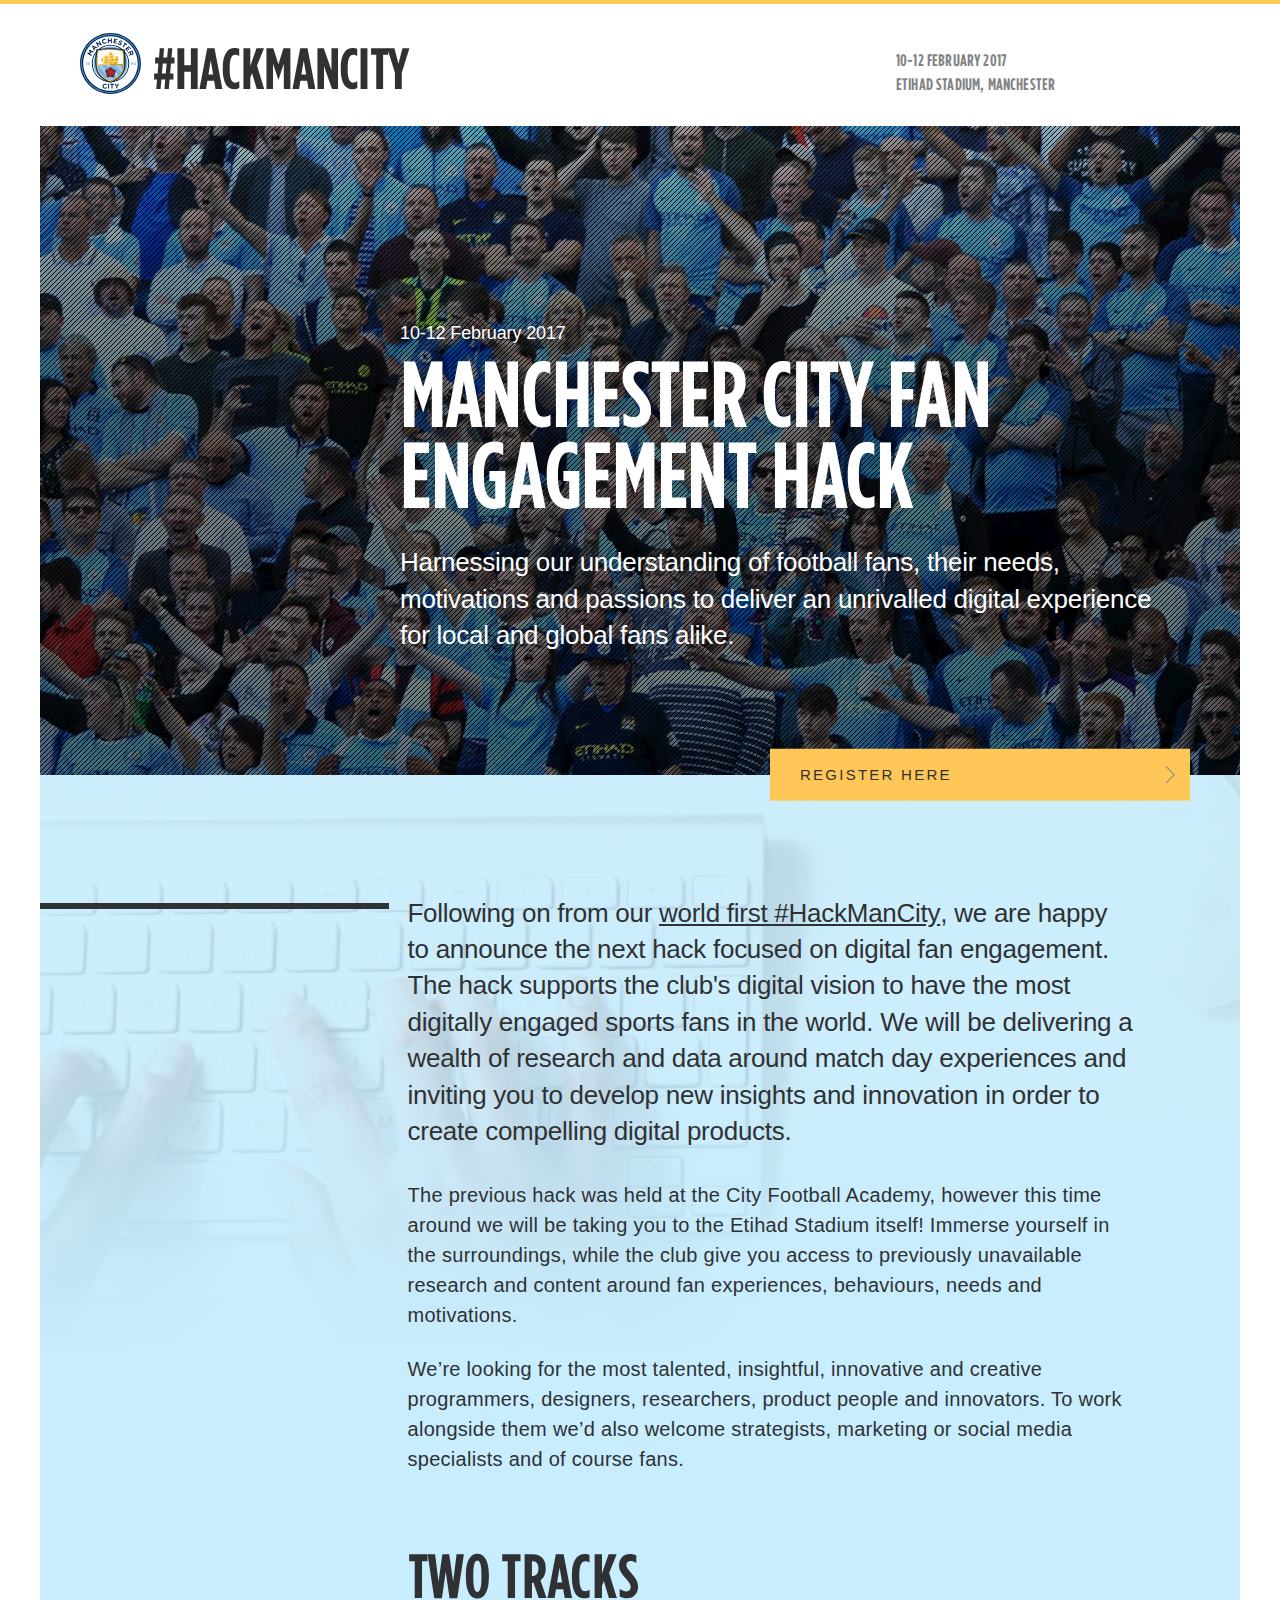
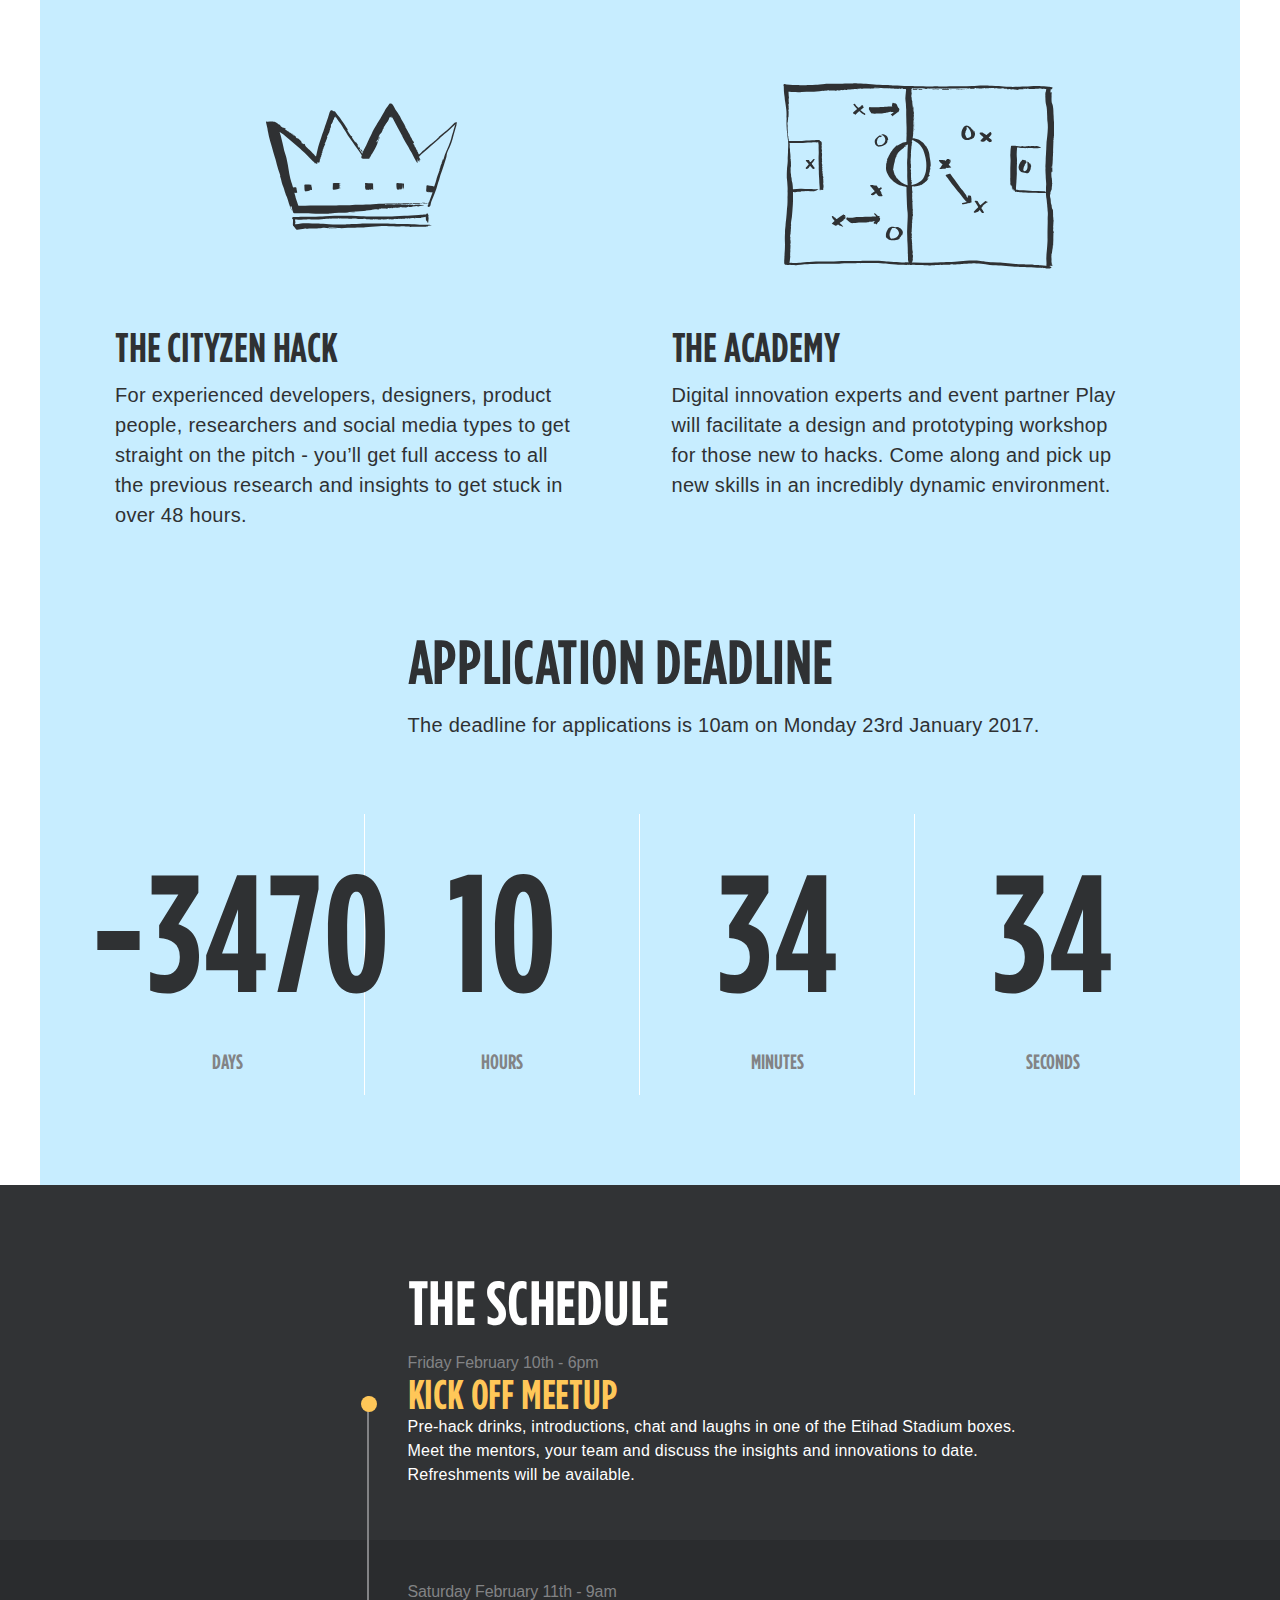
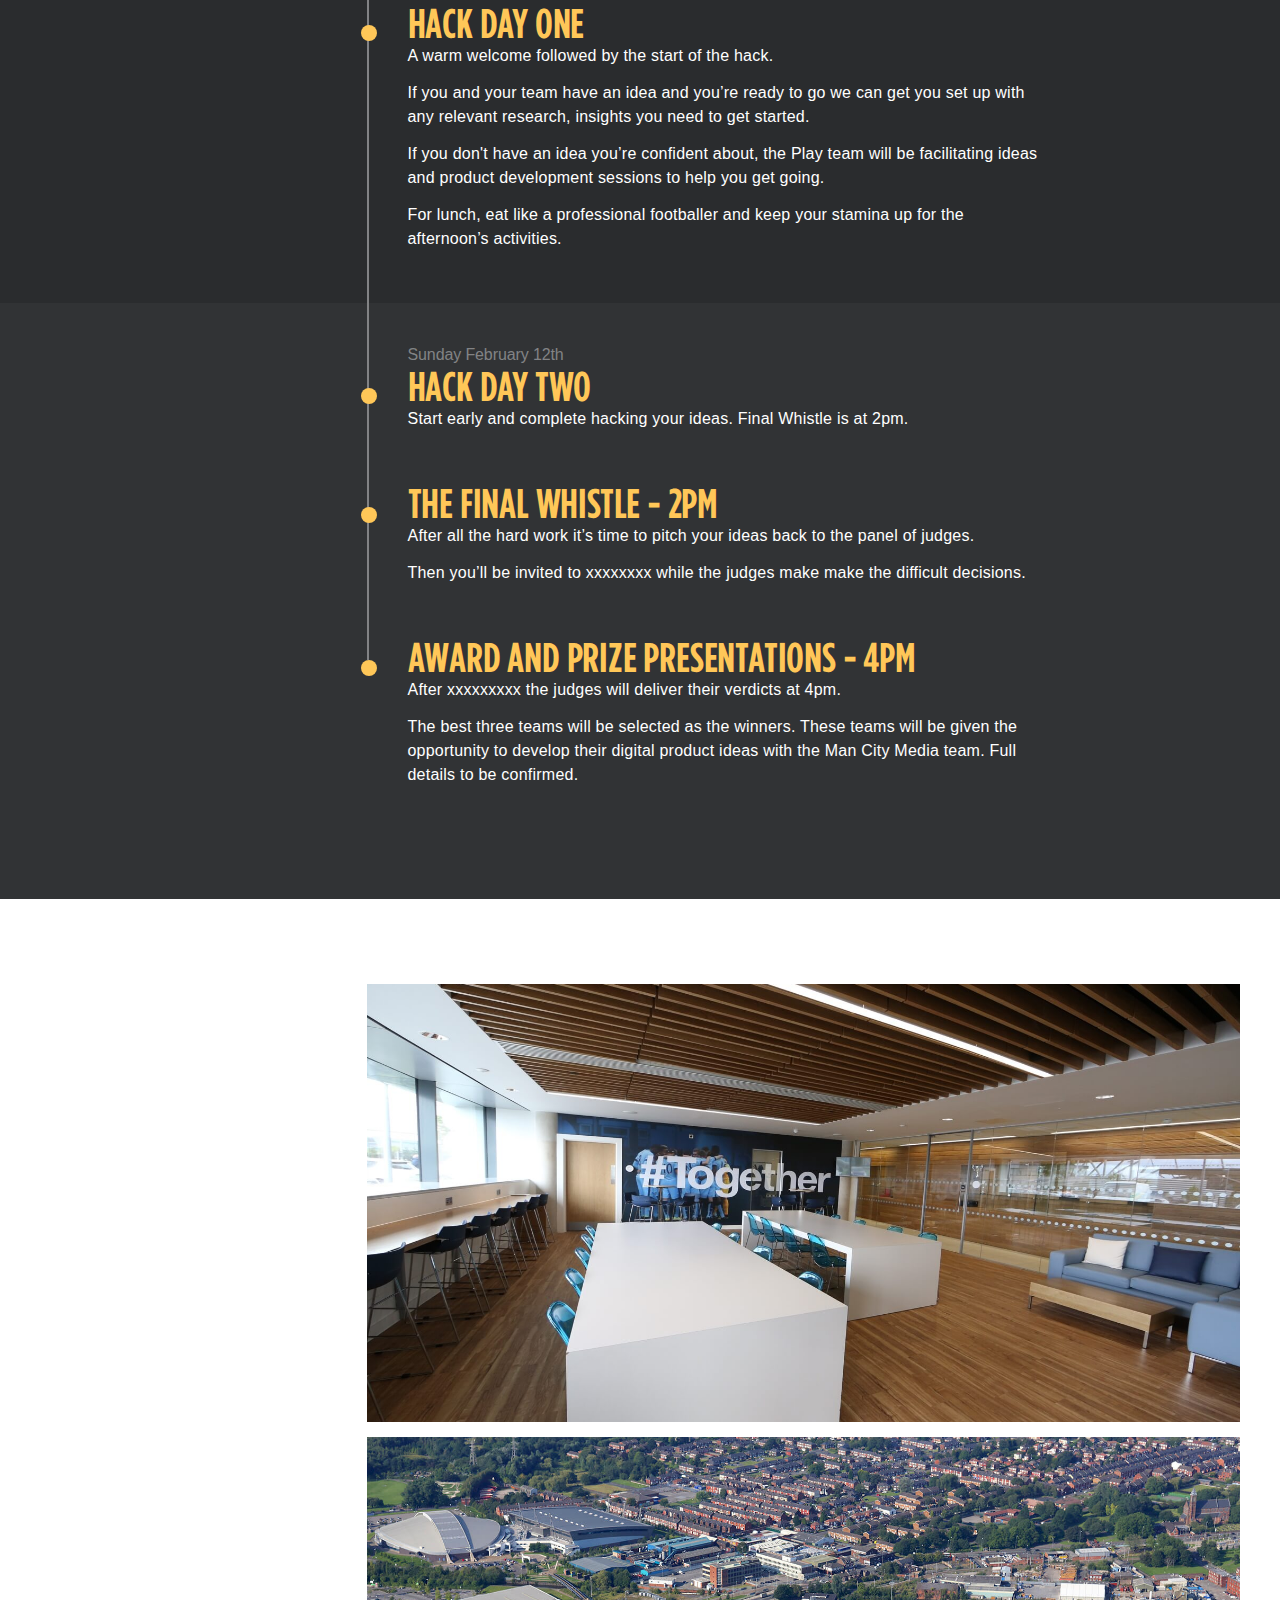
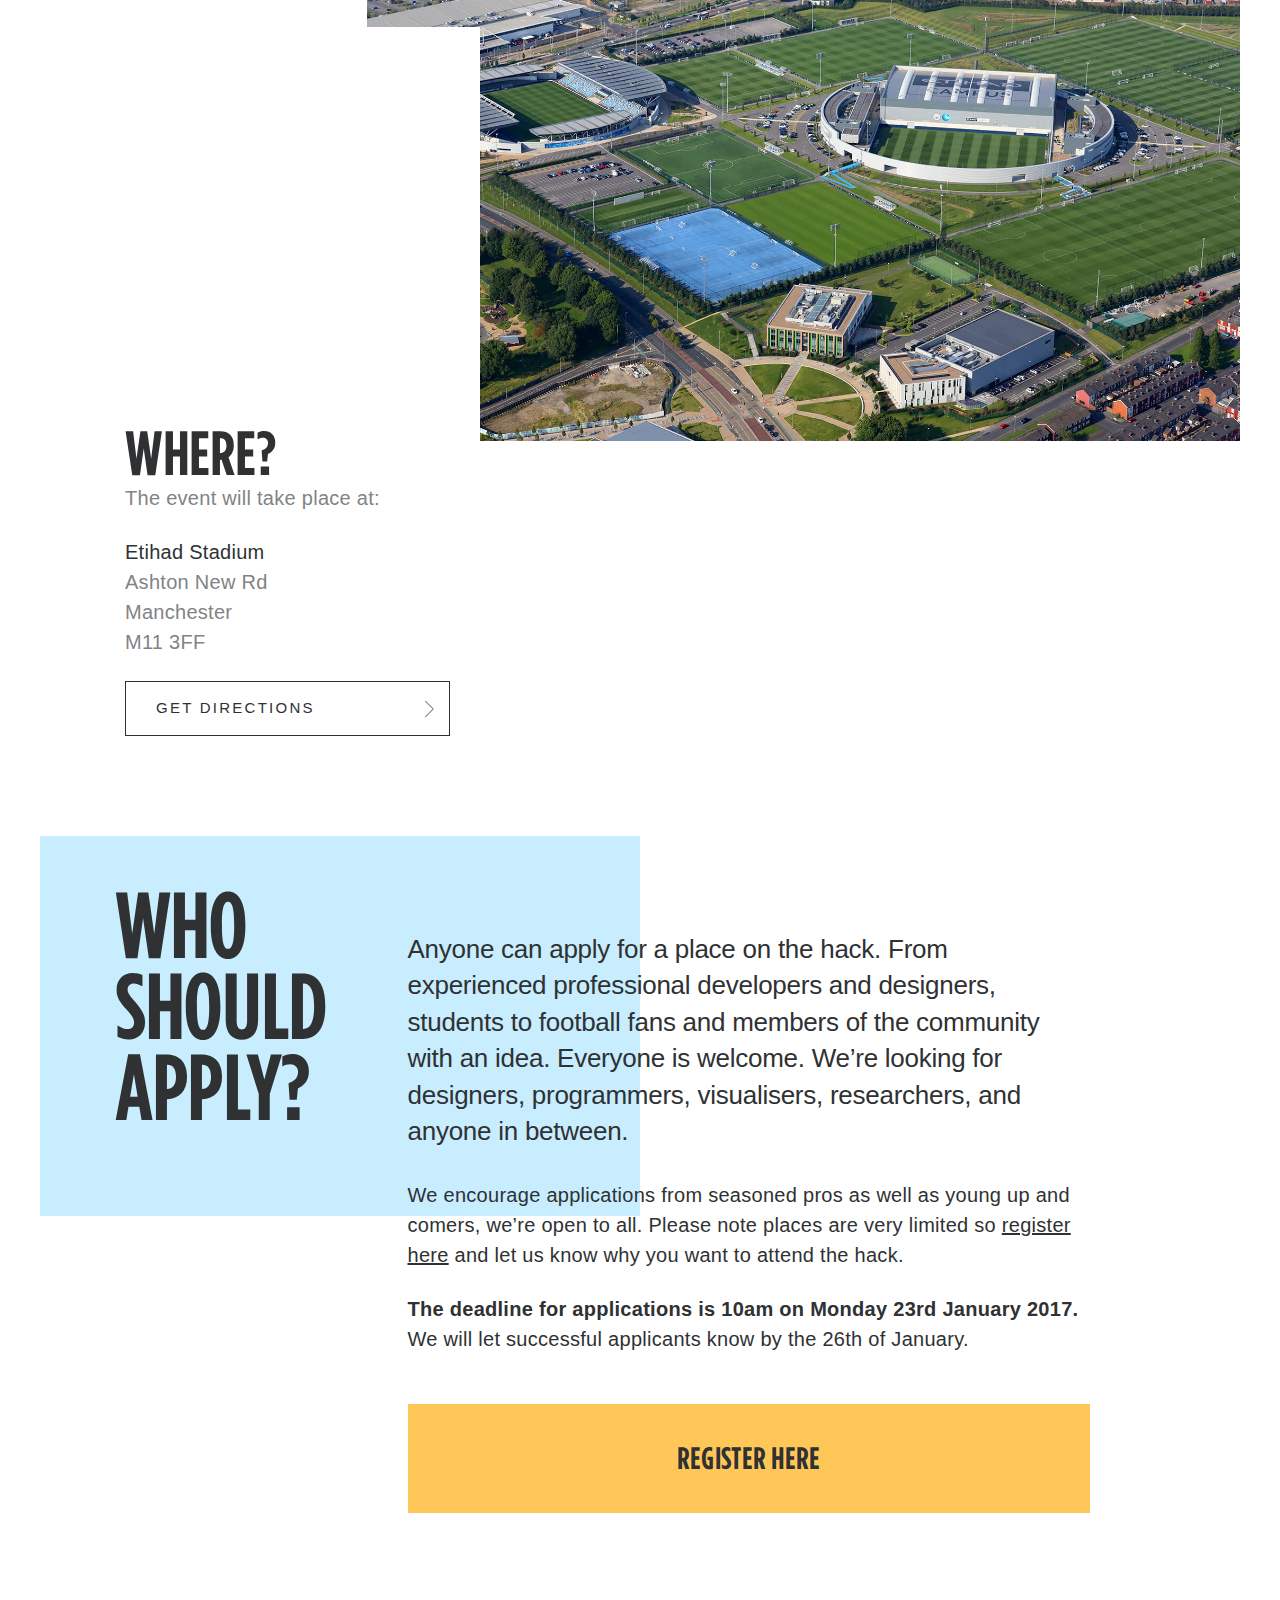
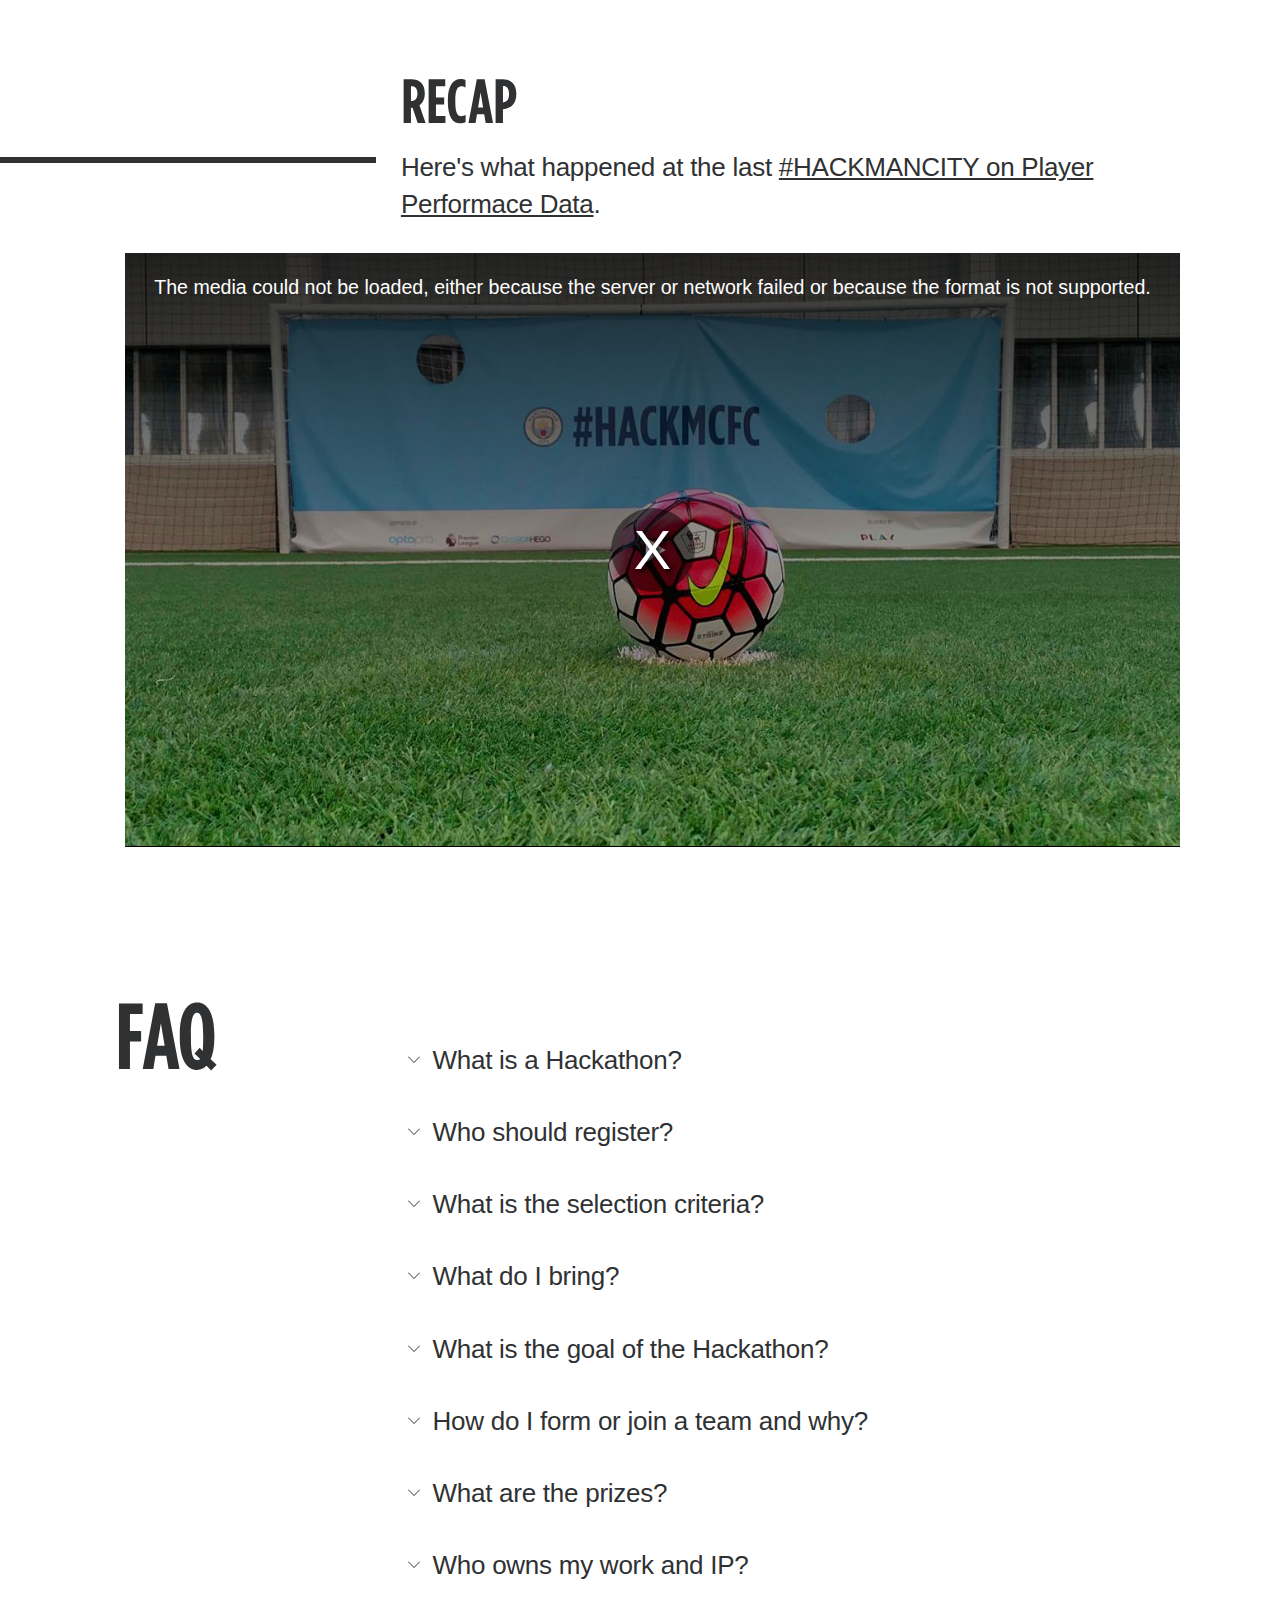
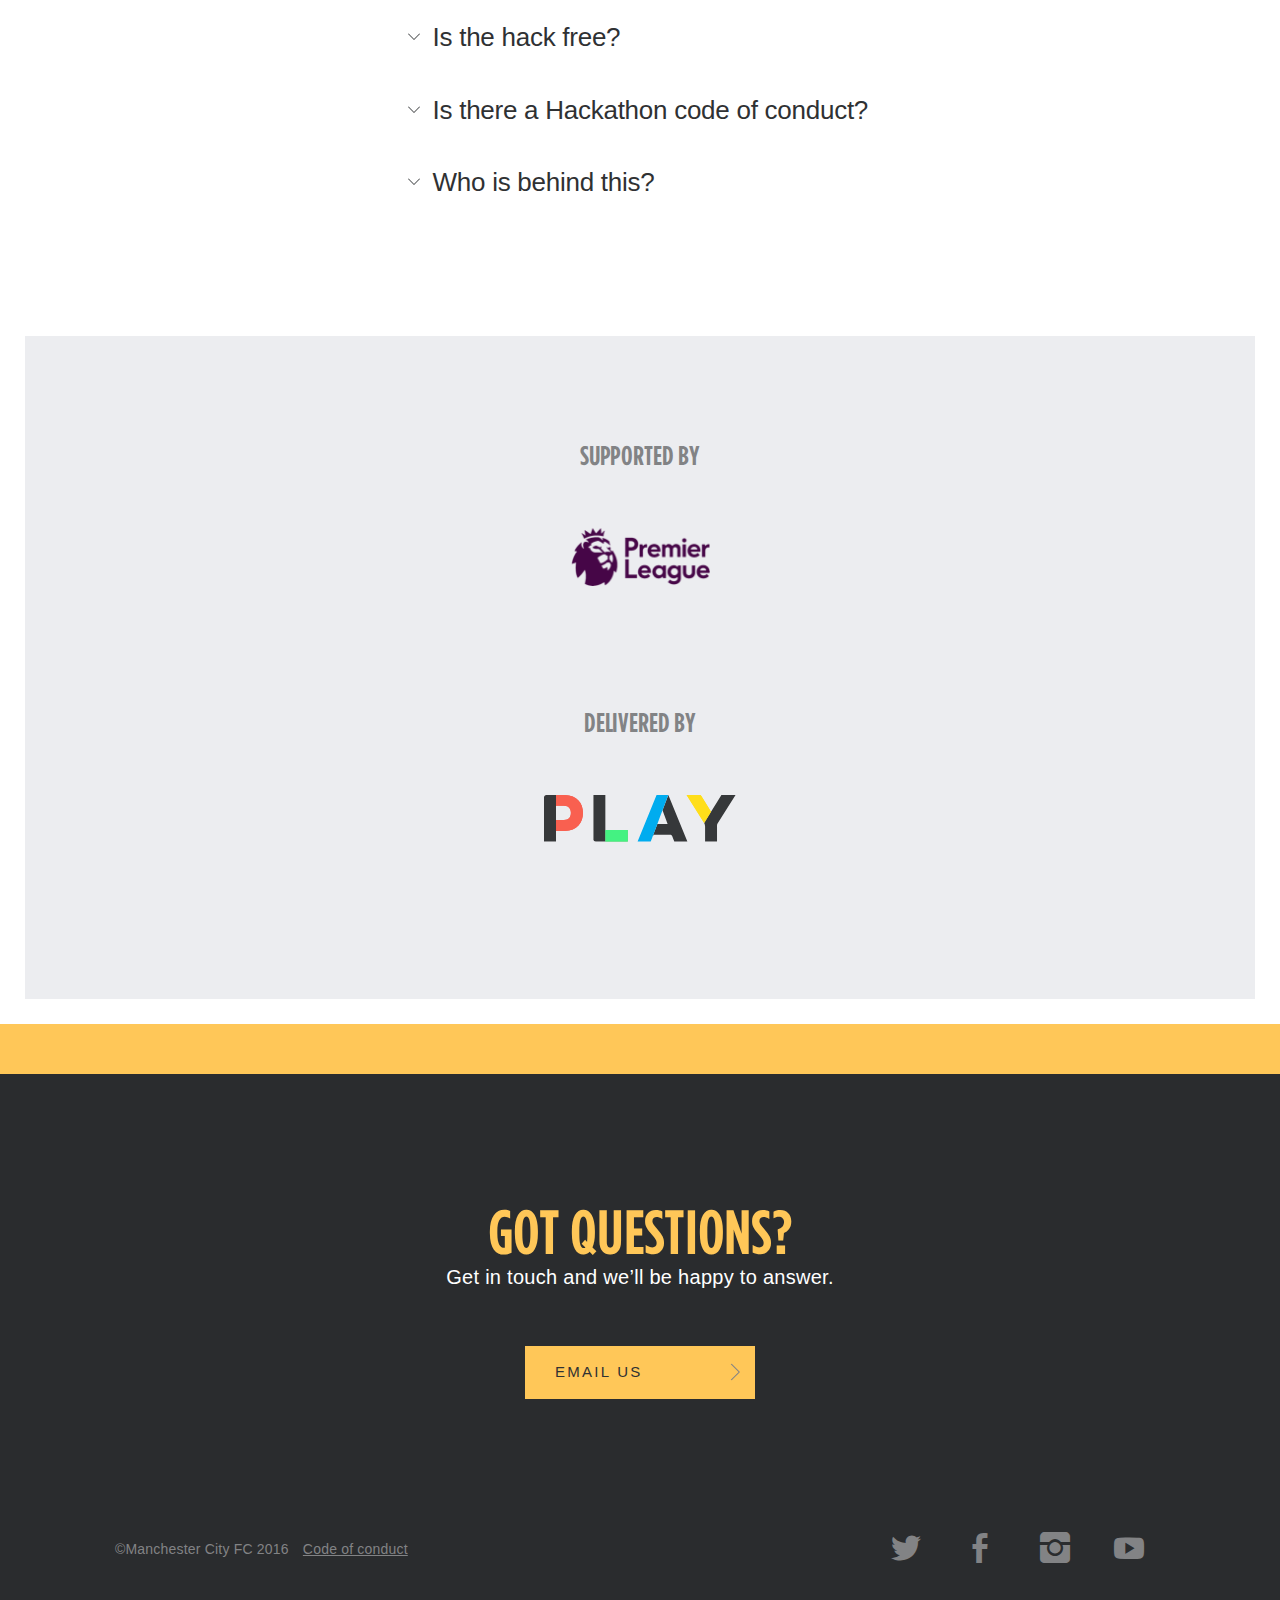
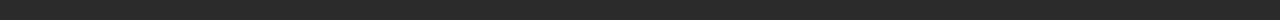
==== commit 43ccf570: "walkthrough of venue added" ====
--- a/index.html
+++ b/index.html
@@ -9,14 +9,14 @@
   <meta http-equiv=X-UA-Compatible content="IE=edge">
   <meta name=viewport content="width=device-width,initial-scale=1">
   <title>#HACKMANCITY - Fan Engagement Hack by Manchester City Football Club - February 2017</title>
-  <meta name=description content="HACKMANCITY is XXXXXXXXXXXXXXXXXXXXXXXXXXXXXXXXXXXXXX">
+  <meta name=description content="Manchester City football club's second hack. This time on fan engagement.">
   <meta name=keywords content="MCFC, Manchester City, Hack Day, Hack, Hackathon">
   <link rel="stylesheet" type="text/css" href="css/global.css" />
   <link rel="shortcut icon" href="img/favicon.ico" /><link rel="mask-icon" href="img/favicon.svg" color="#FC250E">
 
   <meta property="og:site" content="hackmancity.co.uk" />
-  <meta property="og:title" content="#HACKMANCITY XXXXXXXXX 2017" />
-  <meta property="og:description" content="Manchester City football club's XXXXXXXXXXXXXXXXXXXXXXXXXXXXXXXXXXXXXXXXXXXXX" />
+  <meta property="og:title" content="#HACKMANCITY Fan Engagement Hack, Feb 2017" />
+  <meta property="og:description" content="Manchester City football club's second hack. This time on fan engagement." />
   <meta property="og:image" content="http://www.hackmancity.co.uk/img/hackmcfc-fb.jpg" />
   <meta property="og:image:width" content="1200" />
   <meta property="og:image:height" content="630" />
@@ -24,8 +24,8 @@
   <meta property="og:type" content="website" />
   <meta name="twitter:card" content="summary_large_image" />
   <meta name="twitter:site" content="@ManCityDigital" />
-  <meta name="twitter:title" content="#HACKMANCITY XXXXXXXXX 2017" />
-  <meta name="twitter:description" content="Manchester City football club's XXXXXXXXXXXXXXXXXXXXXXXXXXXXXXXXXXXXXXXXXXXXX" />
+  <meta name="twitter:title" content="#HACKMANCITY Fan Engagement Hack, Feb 2017" />
+  <meta name="twitter:description" content="Manchester City football club's second hack. This time on fan engagement." />
   <meta name="twitter:image" content="http://www.hackmancity.co.uk/img/hackmcfc-tw.jpg" />
   <meta name="twitter:url" content="http://www.hackmancity.co.uk" />
 </head>
@@ -127,6 +127,7 @@
   </div><!-- .about -->
 </section><!-- .about-wrap -->
 
+<!--
 <section class="data-wrap">
   <div class="data bottom-pad">
     <div class="content extra-pad">
@@ -139,8 +140,8 @@
         <li>xxxxx</li>
       </ul>
     </div>
-  </div><!-- .data -->
-</section><!-- .data-wrap -->
+  </div>
+</section>-->
 
 <section class="schedule">
   <div class="schedule-outer">
@@ -196,6 +197,10 @@
 <section class="where">
   <div class="where-interior"></div>
   <div class="where-text-outer">
+
+    <script src="http://api.inspiredlabs.com/viewer.js">/* */</script>
+    <iframe id="viewer590126" scrolling="no" frameBorder="0" width="480" height="360" src="http://api.inspiredlabs.com/viewer?yaw=358%2E53&project=Manchester%2DCity%2FJoes%2DReshoot%2D247700401394343%2F2nd%2Dfloor%2Fmain&viewerId=viewer590126&bubble=day&embed=247700401684342&pitch=%2D5%2E87&width=480&location=loc001&height=360&fov=65"> </iframe>
+
     <div class="where-text">
       <h2>Where?</h2>
       <p>The event will take place at:</p>
@@ -503,7 +508,7 @@
   var timeinterval = setInterval(updateClock, 1000);
 }
 
-var deadline = new Date(Date.parse(new Date(2017, 0, 27, 10, 0, 0)));
+var deadline = new Date(Date.parse(new Date(2017, 0, 23, 10, 0, 0)));
 initializeClock('countdown', deadline);
 </script>
 </body></html>
--- a/css/global.css
+++ b/css/global.css
@@ -1 +1 @@
-html,body,div,span,applet,object,iframe,h1,h2,h3,h4,h5,h6,p,blockquote,pre,a,abbr,acronym,address,big,cite,code,del,dfn,em,font,ins,kbd,q,s,samp,small,strike,strong,sub,sup,tt,var,dl,dt,dd,ol,ul,li,fieldset,form,label,legend,table,caption,tbody,tfoot,thead,tr,th,td{border:0;font-family:inherit;font-style:inherit;font-weight:inherit;margin:0;outline:0;padding:0;vertical-align:bottom}html{box-sizing:border-box;overflow-y:scroll;height:100%}*,*:before,*:after{box-sizing:inherit}article,aside,details,figcaption,figure,footer,header,main,nav,section{display:block}ol,ul{list-style:none}table{border-collapse:separate;border-spacing:0}caption,th,td{font-weight:normal;text-align:left}blockquote:before,blockquote:after,q:before,q:after{content:""}blockquote,q{-webkit-hyphens:none;-ms-hyphens:none;hyphens:none;quotes:none}a:focus{outline:2px solid #c1c1c1;outline:2px solid rgba(51,51,51,0.3)}a:hover,a:active{outline:0}a img{border:0}b,strong{font-weight:700}dfn,cite,em,i{font-style:italic}body{height:100%;background:#fff;text-align:left;color:#2f3133;line-height:1.5;font-family:"Helvetica Neue", Helvetica, Arial, sans-serif}a{-webkit-transition:color .2s;transition:color .2s;color:#2f3133}abbr{border-bottom:1px #828385 dotted}h1,h2,h3,h4{font-family:"Gotham Cond SSm A","Gotham Cond SSm B",Impact;font-weight:600;text-transform:uppercase;text-rendering:optimizeLegibility;-webkit-font-smoothing:antialiased;-moz-osx-font-smoothing:grayscale}h1{font-size:72px;letter-spacing:-.005em;margin-bottom:.3em;line-height:.9}@media (max-width: 320px){h1{font-size:60px}}@media (min-width: 768px){h1{font-size:90px;letter-spacing:-.015em}}h1 a{text-decoration:none}.hero h1,.hero p{color:#fff}.hero p{font-size:18px;font-weight:500;line-height:1.4;letter-spacing:-.01em}@media (min-width: 768px){.hero p{font-size:26px}}h2{font-size:50px;letter-spacing:-.005em;padding-top:.8em;margin-bottom:.3em;line-height:1}@media (min-width: 768px){h2{font-size:60px}}.where h2{padding-top:.6em;margin-bottom:0}h3{font-size:30px;letter-spacing:-.005em;margin-top:.8em;margin-bottom:.3em;line-height:1}@media (min-width: 768px){h3{font-size:40px}}h4{font-size:26px;letter-spacing:-.005em;margin-bottom:2em;color:#828385}p,.faq li,.data li{font-size:16px;margin-bottom:1.2em;font-weight:300;letter-spacing:.014em}@media (min-width: 768px){p,.faq li,.data li{font-size:20px}}.faq li,.data li{list-style-position:outside;margin-left:25px;list-style-type:circle}@media (min-width: 991px){.data ul{margin-left:-125px;padding-left:38%}}@media (min-width: 1420px){.data ul{padding-right:12%}}ul.links{padding:0 15px}@media (min-width: 768px){ul.links{padding:0}}@media (min-width: 991px){ul.links{max-width:1200px;margin:0 auto}}ul.links:after{content:"";display:table;clear:both}.links li{list-style:none;margin:10px 0 30px}@media (min-width: 768px){.links li{width:50%;box-sizing:border-box;padding-right:10px;float:left}.links li:nth-child(2){padding-left:10px;padding-right:0}}.links img{width:100%;-webkit-transition:opacity .2s;transition:opacity .2s;height:auto}.links a{display:block;text-decoration:none}@media (min-width: 991px){.links a:hover img{opacity:.8}}.links .link-text{font-family:"Gotham Cond SSm A","Gotham Cond SSm B",Impact;font-weight:600;font-size:30px;letter-spacing:-.005em;margin-top:.3em;margin-bottom:.4em;line-height:1;display:block;text-rendering:optimizeLegibility;-webkit-font-smoothing:antialiased;-moz-osx-font-smoothing:grayscale}.links .source{display:block}@media (min-width: 768px){.schedule p{font-size:16px !important;font-weight:400;margin-bottom:.8em}}@media (min-width: 768px) and (min-width: 991px){.schedule p{padding-left:35%;margin-left:-75px;padding-right:120px;text-rendering:optimizeLegibility;-webkit-font-smoothing:antialiased;-moz-osx-font-smoothing:grayscale}}p.pre-head{font-size:14px;margin-bottom:.3em;font-weight:500;letter-spacing:-.007em}@media (min-width: 768px){p.pre-head{font-size:18px;margin-bottom:.5em}}.where p{color:#828385}@media (min-width: 991px){.where p{text-rendering:optimizeLegibility;-webkit-font-smoothing:antialiased;-moz-osx-font-smoothing:grayscale}}.where strong{font-weight:500;color:#2f3133}.schedule .pre-head{margin-bottom:0;color:#828385}.who p:first-child,.question p,.line-wrap{font-size:18px;font-weight:500;line-height:1.4;letter-spacing:-.01em}@media (min-width: 768px){.who p:first-child,.question p,.line-wrap{font-size:26px}}@media (min-width: 991px){.content h1,.content h2,.content h3,.content h4,.content p{padding-left:35%;margin-left:-75px;padding-right:30px}}@media (min-width: 1420px){.data p{padding-right:12%}}@media (min-width: 991px){.extra-pad h1,.extra-pad h2,.extra-pad h3,.extra-pad h4,.extra-pad p{margin-left:-125px;padding-left:38%}}.full-width h1,.full-width h2,.full-width h3,.full-width h4,.full-width p{text-align:left}@media (min-width: 991px){.full-width h1,.full-width h2,.full-width h3,.full-width h4,.full-width p{padding-left:0;margin-left:0}}@media (min-width: 991px){.schedule h2{padding-left:35%;margin-left:-75px}}.schedule h3{margin:0;color:#FFC758}@media (min-width: 991px){.schedule h3{padding-left:35%;margin-left:-75px}}.schedule h3:after{content:'';position:absolute;width:16px;height:16px;border-radius:30px;background:#FFC758;top:65px;z-index:10;left:0}@media (min-width: 768px){.schedule h3:after{left:-44px;top:85px}}@media (min-width: 991px){.schedule h3:after{left:321px}}@media (min-width: 991px) and (max-width: 1150px){.schedule h3:after{left:271px}}.schedule-second h3:after{top:35px}@media (min-width: 768px){.schedule-second h3:after{top:45px}}.schedule-last h3:after{top:15px}@media (min-width: 768px){.schedule-last h3:after{top:22px}}.header-inner{max-width:400px}@media (min-width: 768px){.header-inner{margin:0 auto;max-width:1200px}}#header{width:100%;overflow:hidden}#header:after{content:"";display:table;clear:both}#header svg{-webkit-transition:width .2s, height .2s;transition:width .2s, height .2s;width:59px;height:59px}@media (min-width: 768px){#header svg{width:61px;height:61px}}#header h1{font-size:38px;margin-bottom:.15em;float:left;padding-top:25px;line-height:.7em;-webkit-transition:font-size .1s, padding .2s;transition:font-size .1s, padding .2s}@media (min-width: 768px){#header h1{font-size:56px;padding-top:45px;margin-bottom:1.3em}}#header p{font-family:"Gotham Cond SSm A","Gotham Cond SSm B",Impact;color:#828385;font-size:15px;line-height:1.4;letter-spacing:.01em;text-transform:uppercase;margin-bottom:0;text-rendering:optimizeLegibility;-webkit-font-smoothing:antialiased;-moz-osx-font-smoothing:grayscale}@media (min-width: 768px){#header p{margin-bottom:1.3em;font-size:16px;line-height:1.5}}@media (max-width: 374px){#header p{font-size:13px;letter-spacing:0}}#header .logo{float:left;margin:16px 8px 0 15px;-webkit-transition:margin-left .2s;transition:margin-left .2s}@media (min-width: 768px){#header .logo{margin:29px 12px 0 40px}}#header .location{margin-left:6px}@media (min-width: 768px){#header .location{display:block;margin-left:0}}#header .date-wrap{float:left;-webkit-transition:padding-left .3s .2s;transition:padding-left .3s .2s}@media (min-width: 768px){#header .date-wrap{float:right;position:relative;width:27%;box-sizing:content-box;padding:45px 6px 0 0}}@media (min-width: 991px){#header .date-wrap{padding:45px 20px 0 0}}#header .button{width:110px;height:40px;margin-top:9px;padding:10px;display:none;float:right;text-align:center;margin-right:15px}#header .button:hover{-webkit-transition:background .2s, color .2s;transition:background .2s, color .2s;padding:12px;font-weight:400}@media (min-width: 768px){#header .button{height:45px;width:230px;margin-top:15px;padding:12px;margin-right:30px}}#header{margin-bottom:-81px;border-top:4px #FFC758 solid}@media (min-width: 768px){#header{margin-bottom:-155px}}#header.header-stick{background:#fff;position:fixed;top:0;left:0;right:0;height:60px;border-bottom:solid 1px #DADBDB;z-index:9999;border-top:0}@media (min-width: 768px){#header.header-stick{border-top:4px #FFC758 solid;height:81px}}#header.header-stick h1{font-size:32px;padding-top:20px}@media (min-width: 768px){#header.header-stick h1{font-size:46px;padding-top:23px}}#header.header-stick p{font-size:15px;line-height:1.4}#header.header-stick .date-wrap{display:none}@media (min-width: 768px){#header.header-stick .date-wrap{float:left;display:block;padding:18px 0 0 15px}}#header.header-stick .date-wrap:after{display:none}#header.header-stick svg{width:37px;height:37px}@media (min-width: 768px){#header.header-stick svg{width:45px;height:45px}}#header.header-stick .logo{margin-top:11px}@media (min-width: 768px){#header.header-stick .logo{margin-top:14px;margin-left:30px}}#header.header-stick .button{display:block}.button-text span{display:none}@media (min-width: 768px){.button-text span{display:inline}}.hero-wrap{max-width:1250px;margin:0 auto}.hero{margin:95px auto 0;text-rendering:optimizeLegibility;-webkit-font-smoothing:antialiased;-moz-osx-font-smoothing:grayscale;background:-webkit-linear-gradient(rgba(30,30,30,0.3) 0%, rgba(0,0,0,0.5) 40%),url("../img/fan-hack-image-4.jpg") no-repeat 18% top;background:linear-gradient(rgba(30,30,30,0.3) 0%, rgba(0,0,0,0.5) 40%),url("../img/fan-hack-image-4.jpg") no-repeat 18% top;background-size:cover}.hero .hero-lines{background-image:url("../img/repeater.png");background-size:5px 5px}@media (min-width: 768px){.hero{margin:120px 25px 0;background:-webkit-linear-gradient(rgba(30,30,30,0.3) 0%, rgba(0,0,0,0.5) 40%),url("../img/fan-hack-image-4.jpg") no-repeat left bottom;background:linear-gradient(rgba(30,30,30,0.3) 0%, rgba(0,0,0,0.5) 40%),url("../img/fan-hack-image-4.jpg") no-repeat left bottom;background-size:cover}}@media (min-width: 991px){.hero{background:-webkit-linear-gradient(rgba(30,30,30,0.3) 0%, rgba(0,0,0,0.5) 40%),url("../img/fan-hack-image-4.jpg") no-repeat left bottom;background:linear-gradient(rgba(30,30,30,0.3) 0%, rgba(0,0,0,0.5) 40%),url("../img/fan-hack-image-4.jpg") no-repeat left bottom;background-size:cover}}.hero .content{padding-top:111px;padding-bottom:50px}@media (min-width: 768px){.hero .content{padding-top:195px;padding-bottom:90px}}@media (min-width: 991px){.hero .content{padding-left:50px;padding-right:50px}}.hero .content:after{content:"";display:table;clear:both}.code-of-conduct .data-wrap{margin-top:150px}.clockdiv{font-family:"Gotham Cond SSm A","Gotham Cond SSm B",Impact;font-size:90px;width:100%;padding:111px 15px 60px;margin:0 auto;text-rendering:optimizeLegibility;-webkit-font-smoothing:antialiased;-moz-osx-font-smoothing:grayscale}.clockdiv:after{content:"";display:table;clear:both}@media (min-width: 768px){.clockdiv{font-size:140px;max-width:1200px;padding-top:195px;padding-bottom:90px}}@media (min-width: 991px){.clockdiv{font-size:160px;padding-left:50px;padding-right:50px}}.clockdiv .big-no{letter-spacing:-.03em}.clockdiv .clock-part{float:left;width:50%}@media (min-width: 600px){.clockdiv .clock-part{border-right:#DADBDB 1px solid;text-align:center}.clockdiv .clock-part:nth-child(1){width:21%}.clockdiv .clock-part:nth-child(2){width:26%}.clockdiv .clock-part:nth-child(3){width:26%}.clockdiv .clock-part:nth-child(4){border-right:0;width:27%}}.clockdiv .smalltext{font-size:18px;color:#828385;text-transform:uppercase;margin-bottom:.9em;margin-top:-.6em}@media (min-width: 768px){.clockdiv .smalltext{font-size:20px;padding-top:5px}}#countdown{font-family:"Gotham Cond SSm A","Gotham Cond SSm B",Impact;font-size:70px;width:100%;padding:30px 15px 60px;margin:0 auto;text-rendering:optimizeLegibility;-webkit-font-smoothing:antialiased;-moz-osx-font-smoothing:grayscale}#countdown:after{content:"";display:table;clear:both}@media (max-width: 320px){#countdown{font-size:60px}}@media (min-width: 768px){#countdown{font-size:140px;max-width:1200px;padding-top:50px;padding-bottom:90px}}@media (min-width: 991px){#countdown{font-size:160px;padding-left:50px;padding-right:50px}}#countdown .big-no{letter-spacing:-.03em}#countdown .clock-part{float:left;width:25%;text-align:center}@media (min-width: 600px){#countdown .clock-part{border-right:#fff 1px solid}#countdown .clock-part:nth-child(4){border-right:0}}#countdown .smalltext{font-size:18px;color:#828385;text-transform:uppercase;margin-bottom:.9em;margin-top:-.6em}@media (min-width: 768px){#countdown .smalltext{font-size:20px;padding-top:5px}}@media (min-width: 768px){.about-wrap{padding:0 25px}}.about{background:#C7EDFF}@media (min-width: 768px){.about{margin:0 auto;max-width:1200px}}.button-wrap{height:0}.button{background:#FFC758;border:0;text-transform:uppercase;font-size:15px;letter-spacing:.15em;color:#2f3133;padding:15px 15px 15px 30px;text-align:left;position:relative;cursor:pointer;font-weight:400;-webkit-transition:background .2s, padding .3s;transition:background .2s, padding .3s;width:100%;text-decoration:none;display:block}.button svg{position:absolute;top:50%;right:15px;-webkit-transform:translate(0, -50%);transform:translate(0, -50%)}.button:hover{background:#2f3133;color:#FFC758;font-weight:500;padding-left:45px}.lt-ie10 .button svg,.lt-ie9 .button svg{top:25%}.about .button{-webkit-transform:translate(0, -50%);transform:translate(0, -50%)}@media (min-width: 768px){.about .button{margin-right:-25px;float:right;width:45%}}@media (min-width: 991px){.about .button{width:40%}}.but-white{background:#fff;border:1px solid #2f3133;margin:.4em 0 0}.but-big{margin:.4em 0 0;padding:28px 30px;text-align:center;font-family:"Gotham Cond SSm A","Gotham Cond SSm B",Impact;letter-spacing:.01em;font-size:30px;margin-top:30px;text-rendering:optimizeLegibility;-webkit-font-smoothing:antialiased;-moz-osx-font-smoothing:grayscale}@media (min-width: 768px){.but-big{padding:32px 30px;margin-top:50px}}.but-big:hover{padding-left:30px}.content{padding:0 15px}@media (min-width: 768px){.content{padding:0 75px}}@media (min-width: 991px){.extra-pad{padding:0 100px 0 125px}}.bottom-pad{padding-bottom:90px}@media (min-width: 768px){.bottom-pad{padding-bottom:110px}}p.bottom-pad{padding-bottom:50px}.top-pad{padding-top:30px}.about-top{padding:70px 15px 0;background:-webkit-linear-gradient(rgba(199,237,255,0.85) 70%, #c7edff),url("../img/hands-typing.jpg") no-repeat 83% top;background:linear-gradient(rgba(199,237,255,0.85) 70%, #c7edff),url("../img/hands-typing.jpg") no-repeat 83% top;background-size:auto 400px}@media (min-width: 768px){.about-top{padding:120px 75px 0;background:-webkit-linear-gradient(rgba(199,237,255,0.85) 30%, #c7edff 70%),url("../img/hands-typing.jpg") no-repeat left top;background:linear-gradient(rgba(199,237,255,0.85) 30%, #c7edff 70%),url("../img/hands-typing.jpg") no-repeat left top;background-size:100% auto}}.lt-ie10 .about-top,.lt-ie9 .about-top{background:#C7EDFF url("../img/ie-bg-image.jpg") no-repeat left top;background-size:cover}@media (min-width: 991px){.line-wrap{position:relative;overflow:hidden}}@media (min-width: 991px){.line-wrap:before{content:'';position:absolute;right:69%;width:999em;height:6px;top:8px;background:#2f3133}}@media (min-width: 991px){.extra-pad .line-wrap:before{right:68.1%}}@media (min-width: 768px){.full-width:after{content:"";display:table;clear:both}}@media (min-width: 768px) and (max-width: 880px){.full-width{margin:0 -50px}}.half-width{text-align:center}@media (min-width: 768px){.half-width{width:47%;float:left;margin-right:6%}.half-width:last-child{margin-right:0}}.half-width path{fill:#2f3133}.premier svg{width:191px;height:245px;margin-top:20px}.academy svg{width:271px;height:186px;margin:59px 0 20px}.data{padding-top:50px}.recap{padding-top:60px;padding-bottom:0}.schedule{background:#313335;color:#fff;padding-bottom:60px}.schedule-outer{padding:0 15px}@media (min-width: 768px){.schedule-outer{padding:0 75px}}@media (min-width: 991px){.schedule-outer{padding:0}}.schedule-outer:nth-child(3){background:#2a2c2e}.schedule-inner{padding:30px 0;padding-left:30px;position:relative}@media (min-width: 768px){.schedule-inner{padding:40px 0}}@media (min-width: 991px){.schedule-inner{max-width:1200px;margin:0 auto;padding-left:75px;padding-right:75px}}.schedule-inner:after{content:'';position:absolute;top:0;bottom:0;width:2px;background:#828385;z-index:1;left:7px}@media (min-width: 768px){.schedule-inner:after{left:-37px}}@media (min-width: 991px){.schedule-inner:after{left:327px}}@media (min-width: 991px) and (max-width: 1150px){.schedule-inner:after{left:277px}}.schedule-middle{padding-top:0}.schedule-middle h3:after{top:15px}@media (min-width: 768px){.schedule-middle h3:after{top:23px}}.schedule-first:after{display:none}.schedule-first{padding-bottom:0}.schedule-second,.schedule-last{padding-top:0}.schedule-second:after{top:45px}.schedule-last:after{height:22px}.where{margin:75px 15px 0;background:url("../img/where-academy.jpg") no-repeat 40% 365px;background-size:auto 480px}@media (min-width: 768px){.where{margin:85px 25px 0;background-size:873px auto;background-position:right 453px}}@media (min-width: 1200px){.where{max-width:1200px;margin-left:auto;margin-right:auto}}.where-interior{background:url("../img/where-interior.jpg") no-repeat 40% top;background-size:auto 350px;display:block;width:100%;height:350px;margin-bottom:410px}@media (min-width: 768px){.where-interior{background-size:873px auto;background-position:right;height:438px;margin-bottom:516px}}@media (min-width: 991px){.where-interior{margin-bottom:205px}}.where-text{background:#fff;width:300px;padding-right:15px}@media (min-width: 768px){.where-text-outer{padding:0 30px 0 50px;width:400px;background:#fff}}@media (min-width: 991px){.where-text-outer{padding:0 30px 0 85px}}@media (min-width: 1200px){.where-text-outer{width:440px}}.who,.faq{padding:110px 15px 0}@media (min-width: 768px){.who,.faq{padding:100px 30px 0}}@media (min-width: 991px){.who:after,.faq:after{content:"";display:table;clear:both}}.who-text-outer{position:relative}@media (min-width: 768px){.who-text-outer:before{z-index:-1;content:'';position:absolute;top:0;left:0;width:445px;height:330px;background:#C7EDFF}}@media (min-width: 768px) and (min-width: 991px){.who-text-outer:before{height:380px;width:500px}}@media (min-width: 768px) and (min-width: 1200px){.who-text-outer:before{width:600px}}@media (min-width: 768px){.who-text-outer,.faq-text-outer{padding-left:50px;padding-right:50px}}@media (min-width: 991px){.who-text-outer,.faq-text-outer{max-width:1200px;margin:0 auto}}@media (min-width: 1200px){.who-text-outer,.faq-text-outer{padding-left:75px;padding-right:75px}}.who h1,.faq h1{padding-top:50px}@media (min-width: 991px){.who h1,.faq h1{width:30%;float:left;margin-right:5%}}@media (min-width: 991px){.who-text,.faq-text{margin-left:-75px;float:left;width:65%;padding-top:95px}}@media (min-width: 991px) and (max-width: 1100px){.who-text,.faq-text{margin-left:0}}.faq{padding-bottom:100px}@media (min-width: 991px){.faq-text{margin-left:-75px}}.question{cursor:pointer;position:relative;-webkit-transition:color .2s;transition:color .2s}.question:after{content:"";display:table;clear:both}.question svg{width:12px;height:7px;position:absolute;left:0;top:9px}@media (min-width: 768px){.question svg{top:14px}}.ansopen svg{-webkit-transform:rotate(180deg);transform:rotate(180deg)}.question path{fill:#2f3133}@media (min-width: 768px){.question:hover{color:#828385}}.question p{margin-bottom:.8em}.faq p,.faq ul,.faq ol{padding-left:25px}.ans p:last-child{padding-bottom:15px}.ans a{color:#2f3133}.ans a:hover{text-decoration:none}.qanda{padding-bottom:15px}.partners{text-align:center}@media (min-width: 768px){.partners{padding:0 25px 25px}}.partners-inner{padding:100px 0 135px;background:#ecedf0}@media (min-width: 768px){.partners-inner{padding:100px 0 150px}}.partners li{display:inline-block}.logos{padding-bottom:30px}.logos li{padding:0 15px 80px}@media (min-width: 768px){.logos li{padding:0 30px 80px}}.opta img{width:auto;height:42px}@media (min-width: 768px){.opta img{height:48px}}.premier-league img{width:123px;height:auto}@media (min-width: 768px){.premier-league img{width:139px}}.sap img{width:85px;height:42px}@media (min-width: 768px){.sap img{width:95px;height:47px}}.chyronhego img{width:190px;height:auto}@media (min-width: 768px){.chyronhego img{width:265px;margin-bottom:3px}}.play svg{width:180px;height:44px}@media (min-width: 768px){.play svg{width:196px;height:48px}}footer{background:#2a2c2e;padding-bottom:40px;border-top:20px solid #FFC758;text-align:center}@media (min-width: 768px){footer{border-top:50px solid #FFC758;padding-bottom:60px}}.footer-inner{padding:80px 15px 0}@media (min-width: 991px){.footer-inner{max-width:1200px;margin:0 auto;padding:80px 75px 0}}.footer-inner h2{color:#FFC758;margin-bottom:0}.copy p{font-size:14px;margin-top:50px;color:#828385;margin:0}@media (min-width: 768px){.copy p{text-align:left}}.copy p a{text-decoration:underline;margin-left:10px;color:#828385}.copy p a:hover{text-decoration:none}.footer-inner h2+p{color:#fff}@media (min-width: 991px){.footer-inner h2+p{text-rendering:optimizeLegibility;-webkit-font-smoothing:antialiased;-moz-osx-font-smoothing:grayscale}}.footer-inner .button{width:230px;display:inline-block;margin-top:20px;margin-bottom:110px}@media (min-width: 768px){.footer-inner .button{margin-bottom:140px;margin-top:30px}}.footer-inner .button:hover{background:#ecedf0;color:#2f3133;font-weight:400}.social{padding-bottom:50px}@media (min-width: 768px){.social{padding-bottom:0;float:right;margin-top:-10px}}.social li{font-size:30px;display:inline-block}.social a{color:#828385;text-decoration:none;padding:6px 10px;margin:0 10px}@media (max-width: 320px){.social a{margin:0 5px}}.social a:hover{color:#ecedf0}video{width:100%    !important;height:auto   !important}.video-js .vjs-big-play-button:before,.video-js .vjs-control:before,.video-js .vjs-modal-dialog,.vjs-modal-dialog .vjs-modal-dialog-content{position:absolute;top:0;left:0;width:100%;height:100%}.video-js .vjs-big-play-button:before,.video-js .vjs-control:before{text-align:center}@font-face{font-family:VideoJS;src:url("../fonts/VideoJS.eot?#iefix") format("eot")}@font-face{font-family:VideoJS;src:url([data-uri]) format("woff"),url([data-uri]) format("truetype");font-weight:normal;font-style:normal}.vjs-icon-play,.video-js .vjs-big-play-button,.video-js .vjs-play-control{font-family:VideoJS;font-weight:normal;font-style:normal}.vjs-icon-play:before,.video-js .vjs-big-play-button:before,.video-js .vjs-play-control:before{content:""}.vjs-icon-play-circle{font-family:VideoJS;font-weight:normal;font-style:normal}.vjs-icon-play-circle:before{content:""}.vjs-icon-pause,.video-js .vjs-play-control.vjs-playing{font-family:VideoJS;font-weight:normal;font-style:normal}.vjs-icon-pause:before,.video-js .vjs-play-control.vjs-playing:before{content:""}.vjs-icon-volume-mute,.video-js .vjs-mute-control.vjs-vol-0,.video-js .vjs-volume-menu-button.vjs-vol-0{font-family:VideoJS;font-weight:normal;font-style:normal}.vjs-icon-volume-mute:before,.video-js .vjs-mute-control.vjs-vol-0:before,.video-js .vjs-volume-menu-button.vjs-vol-0:before{content:""}.vjs-icon-volume-low,.video-js .vjs-mute-control.vjs-vol-1,.video-js .vjs-volume-menu-button.vjs-vol-1{font-family:VideoJS;font-weight:normal;font-style:normal}.vjs-icon-volume-low:before,.video-js .vjs-mute-control.vjs-vol-1:before,.video-js .vjs-volume-menu-button.vjs-vol-1:before{content:""}.vjs-icon-volume-mid,.video-js .vjs-mute-control.vjs-vol-2,.video-js .vjs-volume-menu-button.vjs-vol-2{font-family:VideoJS;font-weight:normal;font-style:normal}.vjs-icon-volume-mid:before,.video-js .vjs-mute-control.vjs-vol-2:before,.video-js .vjs-volume-menu-button.vjs-vol-2:before{content:""}.vjs-icon-volume-high,.video-js .vjs-mute-control,.video-js .vjs-volume-menu-button{font-family:VideoJS;font-weight:normal;font-style:normal}.vjs-icon-volume-high:before,.video-js .vjs-mute-control:before,.video-js .vjs-volume-menu-button:before{content:""}.vjs-icon-fullscreen-enter,.video-js .vjs-fullscreen-control{font-family:VideoJS;font-weight:normal;font-style:normal}.vjs-icon-fullscreen-enter:before,.video-js .vjs-fullscreen-control:before{content:""}.vjs-icon-fullscreen-exit,.video-js.vjs-fullscreen .vjs-fullscreen-control{font-family:VideoJS;font-weight:normal;font-style:normal}.vjs-icon-fullscreen-exit:before,.video-js.vjs-fullscreen .vjs-fullscreen-control:before{content:""}.vjs-icon-square{font-family:VideoJS;font-weight:normal;font-style:normal}.vjs-icon-square:before{content:""}.vjs-icon-spinner{font-family:VideoJS;font-weight:normal;font-style:normal}.vjs-icon-spinner:before{content:""}.vjs-icon-subtitles,.video-js .vjs-subtitles-button{font-family:VideoJS;font-weight:normal;font-style:normal}.vjs-icon-subtitles:before,.video-js .vjs-subtitles-button:before{content:""}.vjs-icon-captions,.video-js .vjs-captions-button{font-family:VideoJS;font-weight:normal;font-style:normal}.vjs-icon-captions:before,.video-js .vjs-captions-button:before{content:""}.vjs-icon-chapters,.video-js .vjs-chapters-button{font-family:VideoJS;font-weight:normal;font-style:normal}.vjs-icon-chapters:before,.video-js .vjs-chapters-button:before{content:""}.vjs-icon-share{font-family:VideoJS;font-weight:normal;font-style:normal}.vjs-icon-share:before{content:""}.vjs-icon-cog{font-family:VideoJS;font-weight:normal;font-style:normal}.vjs-icon-cog:before{content:""}.vjs-icon-circle,.video-js .vjs-mouse-display,.video-js .vjs-play-progress,.video-js .vjs-volume-level{font-family:VideoJS;font-weight:normal;font-style:normal}.vjs-icon-circle:before,.video-js .vjs-mouse-display:before,.video-js .vjs-play-progress:before,.video-js .vjs-volume-level:before{content:""}.vjs-icon-circle-outline{font-family:VideoJS;font-weight:normal;font-style:normal}.vjs-icon-circle-outline:before{content:""}.vjs-icon-circle-inner-circle{font-family:VideoJS;font-weight:normal;font-style:normal}.vjs-icon-circle-inner-circle:before{content:""}.vjs-icon-hd{font-family:VideoJS;font-weight:normal;font-style:normal}.vjs-icon-hd:before{content:""}.vjs-icon-cancel,.video-js .vjs-control.vjs-close-button{font-family:VideoJS;font-weight:normal;font-style:normal}.vjs-icon-cancel:before,.video-js .vjs-control.vjs-close-button:before{content:""}.vjs-icon-replay{font-family:VideoJS;font-weight:normal;font-style:normal}.vjs-icon-replay:before{content:""}.vjs-icon-facebook{font-family:VideoJS;font-weight:normal;font-style:normal}.vjs-icon-facebook:before{content:""}.vjs-icon-gplus{font-family:VideoJS;font-weight:normal;font-style:normal}.vjs-icon-gplus:before{content:""}.vjs-icon-linkedin{font-family:VideoJS;font-weight:normal;font-style:normal}.vjs-icon-linkedin:before{content:""}.vjs-icon-twitter{font-family:VideoJS;font-weight:normal;font-style:normal}.vjs-icon-twitter:before{content:""}.vjs-icon-tumblr{font-family:VideoJS;font-weight:normal;font-style:normal}.vjs-icon-tumblr:before{content:""}.vjs-icon-pinterest{font-family:VideoJS;font-weight:normal;font-style:normal}.vjs-icon-pinterest:before{content:""}.vjs-icon-audio-description{font-family:VideoJS;font-weight:normal;font-style:normal}.vjs-icon-audio-description:before{content:""}.video-js{display:block;vertical-align:top;box-sizing:border-box;color:#fff;background-color:#000;position:relative;padding:0;font-size:10px;line-height:1;font-weight:normal;font-style:normal;font-family:Arial, Helvetica, sans-serif;-webkit-user-select:none;-moz-user-select:none;-ms-user-select:none;user-select:none}.video-js:-moz-full-screen{position:absolute}.video-js:-webkit-full-screen{width:100% !important;height:100% !important}.video-js *,.video-js *:before,.video-js *:after{box-sizing:inherit}.video-js ul{font-family:inherit;font-size:inherit;line-height:inherit;list-style-position:outside;margin-left:0;margin-right:0;margin-top:0;margin-bottom:0}.video-js.vjs-fluid,.video-js.vjs-16-9,.video-js.vjs-4-3{width:100%;max-width:100%;height:0}.video-js.vjs-16-9{padding-top:56.25%}.video-js.vjs-4-3{padding-top:75%}.video-js.vjs-fill{width:100%;height:100%}.video-js .vjs-tech{position:absolute;top:0;left:0;width:100%;height:100%}body.vjs-full-window{padding:0;margin:0;height:100%;overflow-y:auto}.vjs-full-window .video-js.vjs-fullscreen{position:fixed;overflow:hidden;z-index:1000;left:0;top:0;bottom:0;right:0}.video-js.vjs-fullscreen{width:100% !important;height:100% !important;padding-top:0 !important}.video-js.vjs-fullscreen.vjs-user-inactive{cursor:none}.vjs-hidden{display:none !important}.video-js .vjs-offscreen{height:1px;left:-9999px;position:absolute;top:0;width:1px}.vjs-lock-showing{display:block !important;opacity:1;visibility:visible}.vjs-no-js{padding:20px;color:#fff;background-color:#000;font-size:18px;font-family:Arial, Helvetica, sans-serif;text-align:center;width:300px;height:150px;margin:0px auto}.vjs-no-js a,.vjs-no-js a:visited{color:#66A8CC}.video-js .vjs-big-play-button{font-size:3em;line-height:1.5em;height:1.5em;width:3em;display:block;position:absolute;top:10px;left:10px;padding:0;cursor:pointer;opacity:1;border:0.06666em solid #fff;background-color:#2B333F;background-color:rgba(43,51,63,0.7);border-radius:0.3em;-webkit-transition:all 0.4s;transition:all 0.4s}.vjs-big-play-centered .vjs-big-play-button{top:50%;left:50%;margin-top:-0.75em;margin-left:-1.5em}.video-js:hover .vjs-big-play-button,.video-js .vjs-big-play-button:focus{outline:0;border-color:#fff;background-color:#73859f;background-color:rgba(115,133,159,0.5);-webkit-transition:all 0s;transition:all 0s}.vjs-controls-disabled .vjs-big-play-button,.vjs-has-started .vjs-big-play-button,.vjs-using-native-controls .vjs-big-play-button,.vjs-error .vjs-big-play-button{display:none}.video-js button{background:none;border:none;color:inherit;display:inline-block;overflow:visible;font-size:inherit;line-height:inherit;text-transform:none;text-decoration:none;-webkit-transition:none;transition:none;-webkit-appearance:none;-moz-appearance:none;appearance:none}.video-js .vjs-control.vjs-close-button{cursor:pointer;height:3em;position:absolute;right:0;top:0.5em;z-index:2}.vjs-menu-button{cursor:pointer}.vjs-menu .vjs-menu-content{display:block;padding:0;margin:0;overflow:auto}.vjs-scrubbing .vjs-menu-button:hover .vjs-menu{display:none}.vjs-menu li{list-style:none;margin:0;padding:0.2em 0;line-height:1.4em;font-size:1.2em;text-align:center;text-transform:lowercase}.vjs-menu li:focus,.vjs-menu li:hover{outline:0;background-color:#73859f;background-color:rgba(115,133,159,0.5)}.vjs-menu li.vjs-selected,.vjs-menu li.vjs-selected:focus,.vjs-menu li.vjs-selected:hover{background-color:#fff;color:#2B333F}.vjs-menu li.vjs-menu-title{text-align:center;text-transform:uppercase;font-size:1em;line-height:2em;padding:0;margin:0 0 0.3em 0;font-weight:bold;cursor:default}.vjs-menu-button-popup .vjs-menu{display:none;position:absolute;bottom:0;width:10em;left:-3em;height:0em;margin-bottom:1.5em;border-top-color:rgba(43,51,63,0.7)}.vjs-menu-button-popup .vjs-menu .vjs-menu-content{background-color:#2B333F;background-color:rgba(43,51,63,0.7);position:absolute;width:100%;bottom:1.5em;max-height:15em}.vjs-menu-button-popup:hover .vjs-menu,.vjs-menu-button-popup .vjs-menu.vjs-lock-showing{display:block}.video-js .vjs-menu-button-inline{-webkit-transition:all 0.4s;transition:all 0.4s;overflow:hidden}.video-js .vjs-menu-button-inline:before{width:2.222222222em}.video-js .vjs-menu-button-inline:hover,.video-js .vjs-menu-button-inline:focus,.video-js .vjs-menu-button-inline.vjs-slider-active,.video-js.vjs-no-flex .vjs-menu-button-inline{width:12em}.video-js .vjs-menu-button-inline.vjs-slider-active{-webkit-transition:none;transition:none}.vjs-menu-button-inline .vjs-menu{opacity:0;height:100%;width:auto;position:absolute;left:4em;top:0;padding:0;margin:0;-webkit-transition:all 0.4s;transition:all 0.4s}.vjs-menu-button-inline:hover .vjs-menu,.vjs-menu-button-inline:focus .vjs-menu,.vjs-menu-button-inline.vjs-slider-active .vjs-menu{display:block;opacity:1}.vjs-no-flex .vjs-menu-button-inline .vjs-menu{display:block;opacity:1;position:relative;width:auto}.vjs-no-flex .vjs-menu-button-inline:hover .vjs-menu,.vjs-no-flex .vjs-menu-button-inline:focus .vjs-menu,.vjs-no-flex .vjs-menu-button-inline.vjs-slider-active .vjs-menu{width:auto}.vjs-menu-button-inline .vjs-menu-content{width:auto;height:100%;margin:0;overflow:hidden}.video-js .vjs-control-bar{display:none;width:100%;position:absolute;bottom:0;left:0;right:0;height:3.0em;background-color:#2B333F;background-color:rgba(43,51,63,0.7)}.vjs-has-started .vjs-control-bar{display:-webkit-box;display:-ms-flexbox;display:flex;visibility:visible;opacity:1;-webkit-transition:visibility 0.1s, opacity 0.1s;transition:visibility 0.1s, opacity 0.1s}.vjs-has-started.vjs-user-inactive.vjs-playing .vjs-control-bar{visibility:hidden;opacity:0;-webkit-transition:visibility 1s, opacity 1s;transition:visibility 1s, opacity 1s}.vjs-controls-disabled .vjs-control-bar,.vjs-using-native-controls .vjs-control-bar,.vjs-error .vjs-control-bar{display:none !important}.vjs-audio.vjs-has-started.vjs-user-inactive.vjs-playing .vjs-control-bar{opacity:1;visibility:visible}@media �screen{.vjs-user-inactive.vjs-playing .vjs-control-bar :before{content:""}}.vjs-has-started.vjs-no-flex .vjs-control-bar{display:table}.video-js .vjs-control{outline:none;position:relative;text-align:center;margin:0;padding:0;height:100%;width:4em;-webkit-box-flex:none;-ms-flex:none;flex:none}.video-js .vjs-control:before{font-size:1.8em;line-height:1.67}.video-js .vjs-control:focus:before,.video-js .vjs-control:hover:before,.video-js .vjs-control:focus{text-shadow:0em 0em 1em white}.video-js .vjs-control-text{border:0;clip:rect(0 0 0 0);height:1px;margin:-1px;overflow:hidden;padding:0;position:absolute;width:1px}.vjs-no-flex .vjs-control{display:table-cell;vertical-align:middle}.video-js .vjs-custom-control-spacer{display:none}.video-js .vjs-progress-control{-webkit-box-flex:auto;-ms-flex:auto;flex:auto;display:-webkit-box;display:-ms-flexbox;display:flex;-webkit-box-align:center;-ms-flex-align:center;align-items:center}.vjs-live .vjs-progress-control{display:none}.video-js .vjs-progress-holder{-webkit-box-flex:auto;-ms-flex:auto;flex:auto;-webkit-transition:all 0.2s;transition:all 0.2s;height:0.3em}.video-js .vjs-progress-control:hover .vjs-progress-holder{font-size:1.666666666666666666em}.video-js .vjs-progress-control:hover .vjs-mouse-display:after,.video-js .vjs-progress-control:hover .vjs-play-progress:after{display:block;font-size:0.6em}.video-js .vjs-progress-holder .vjs-play-progress,.video-js .vjs-progress-holder .vjs-load-progress,.video-js .vjs-progress-holder .vjs-load-progress div{position:absolute;display:block;height:0.3em;margin:0;padding:0;width:0;left:0;top:0}.video-js .vjs-mouse-display:before{display:none}.video-js .vjs-play-progress{background-color:#fff}.video-js .vjs-play-progress:before{position:absolute;top:-0.333333333333333em;right:-0.5em;font-size:0.9em}.video-js .vjs-mouse-display:after,.video-js .vjs-play-progress:after{display:none;position:absolute;top:-2.4em;right:-1.5em;font-size:0.9em;color:#000;content:attr(data-current-time);padding:0.2em 0.5em;background-color:#fff;background-color:rgba(255,255,255,0.8);border-radius:0.3em}.video-js .vjs-play-progress:before,.video-js .vjs-play-progress:after{z-index:1}.video-js .vjs-load-progress{background:ligthen(#73859f, 25%);background:rgba(115,133,159,0.5)}.video-js .vjs-load-progress div{background:ligthen(#73859f, 50%);background:rgba(115,133,159,0.75)}.video-js.vjs-no-flex .vjs-progress-control{width:auto}.video-js .vjs-progress-control .vjs-mouse-display{display:none;position:absolute;width:1px;height:100%;background-color:#000;z-index:1}.vjs-no-flex .vjs-progress-control .vjs-mouse-display{z-index:0}.video-js .vjs-progress-control:hover .vjs-mouse-display{display:block}.video-js.vjs-user-inactive .vjs-progress-control .vjs-mouse-display,.video-js.vjs-user-inactive .vjs-progress-control .vjs-mouse-display:after{visibility:hidden;opacity:0;-webkit-transition:visibility 1s, opacity 1s;transition:visibility 1s, opacity 1s}.video-js.vjs-user-inactive.vjs-no-flex .vjs-progress-control .vjs-mouse-display,.video-js.vjs-user-inactive.vjs-no-flex .vjs-progress-control .vjs-mouse-display:after{display:none}.video-js .vjs-progress-control .vjs-mouse-display:after{color:#fff;background-color:#000;background-color:rgba(0,0,0,0.8)}.video-js .vjs-slider{outline:0;position:relative;cursor:pointer;padding:0;margin:0 0.45em 0 0.45em;background-color:#73859f;background-color:rgba(115,133,159,0.5)}.video-js .vjs-slider:focus{text-shadow:0em 0em 1em white;box-shadow:0 0 1em #fff}.video-js .vjs-mute-control,.video-js .vjs-volume-menu-button{cursor:pointer;-webkit-box-flex:none;-ms-flex:none;flex:none}.video-js .vjs-volume-control{width:5em;-webkit-box-flex:none;-ms-flex:none;flex:none;display:-webkit-box;display:-ms-flexbox;display:flex;-webkit-box-align:center;-ms-flex-align:center;align-items:center}.video-js .vjs-volume-bar{margin:1.35em 0.45em}.vjs-volume-bar.vjs-slider-horizontal{width:5em;height:0.3em}.vjs-volume-bar.vjs-slider-vertical{width:0.3em;height:5em;margin:1.35em auto}.video-js .vjs-volume-level{position:absolute;bottom:0;left:0;background-color:#fff}.video-js .vjs-volume-level:before{position:absolute;font-size:0.9em}.vjs-slider-vertical .vjs-volume-level{width:0.3em}.vjs-slider-vertical .vjs-volume-level:before{top:-0.5em;left:-0.3em}.vjs-slider-horizontal .vjs-volume-level{height:0.3em}.vjs-slider-horizontal .vjs-volume-level:before{top:-0.3em;right:-0.5em}.vjs-volume-bar.vjs-slider-vertical .vjs-volume-level{height:100%}.vjs-volume-bar.vjs-slider-horizontal .vjs-volume-level{width:100%}.vjs-menu-button-popup.vjs-volume-menu-button .vjs-menu{display:block;width:0;height:0;border-top-color:transparent}.vjs-menu-button-popup.vjs-volume-menu-button-vertical .vjs-menu{left:0.5em;height:8em}.vjs-menu-button-popup.vjs-volume-menu-button-horizontal .vjs-menu{left:-2em}.vjs-menu-button-popup.vjs-volume-menu-button .vjs-menu-content{height:0;width:0;overflow-x:hidden;overflow-y:hidden}.vjs-volume-menu-button-vertical:hover .vjs-menu-content,.vjs-volume-menu-button-vertical .vjs-lock-showing .vjs-menu-content{height:8em;width:2.9em}.vjs-volume-menu-button-horizontal:hover .vjs-menu-content,.vjs-volume-menu-button-horizontal .vjs-lock-showing .vjs-menu-content{height:2.9em;width:8em}.vjs-volume-menu-button.vjs-menu-button-inline .vjs-menu-content{background-color:transparent !important}.vjs-poster{display:inline-block;vertical-align:middle;background-repeat:no-repeat;background-position:50% 50%;background-size:contain;cursor:pointer;margin:0;padding:0;position:absolute;top:0;right:0;bottom:0;left:0;height:100%}.vjs-poster img{display:block;vertical-align:middle;margin:0 auto;max-height:100%;padding:0;width:100%}.vjs-has-started .vjs-poster{display:none}.vjs-audio.vjs-has-started .vjs-poster{display:block}.vjs-controls-disabled .vjs-poster{display:none}.vjs-using-native-controls .vjs-poster{display:none}.video-js .vjs-live-control{display:-webkit-box;display:-ms-flexbox;display:flex;-webkit-box-align:flex-start;-ms-flex-align:flex-start;align-items:flex-start;-webkit-box-flex:auto;-ms-flex:auto;flex:auto;font-size:1em;line-height:3em}.vjs-no-flex .vjs-live-control{display:table-cell;width:auto;text-align:left}.video-js .vjs-time-control{-webkit-box-flex:none;-ms-flex:none;flex:none;font-size:1em;line-height:3em}.vjs-live .vjs-time-control{display:none}.video-js .vjs-current-time,.vjs-no-flex .vjs-current-time{display:none}.video-js .vjs-duration,.vjs-no-flex .vjs-duration{display:none}.vjs-time-divider{display:none;line-height:3em}.vjs-live .vjs-time-divider{display:none}.video-js .vjs-play-control{cursor:pointer;-webkit-box-flex:none;-ms-flex:none;flex:none}.vjs-text-track-display{position:absolute;bottom:3em;left:0;right:0;top:0;pointer-events:none}.video-js.vjs-user-inactive.vjs-playing .vjs-text-track-display{bottom:1em}.video-js .vjs-text-track{font-size:1.4em;text-align:center;margin-bottom:0.1em;background-color:#000;background-color:rgba(0,0,0,0.5)}.vjs-subtitles{color:#fff}.vjs-captions{color:#fc6}.vjs-tt-cue{display:block}video::-webkit-media-text-track-display{-webkit-transform:translateY(-3em);transform:translateY(-3em)}.video-js.vjs-user-inactive.vjs-playing video::-webkit-media-text-track-display{-webkit-transform:translateY(-1.5em);transform:translateY(-1.5em)}.video-js .vjs-fullscreen-control{width:3.8em;cursor:pointer;-webkit-box-flex:none;-ms-flex:none;flex:none}.vjs-playback-rate .vjs-playback-rate-value{font-size:1.5em;line-height:2;position:absolute;top:0;left:0;width:100%;height:100%;text-align:center}.vjs-playback-rate .vjs-menu{width:4em;left:0em}.vjs-error .vjs-error-display .vjs-modal-dialog-content{font-size:1.4em;text-align:center}.vjs-error .vjs-error-display:before{color:#fff;content:'X';font-family:Arial, Helvetica, sans-serif;font-size:4em;left:0;line-height:1;margin-top:-0.5em;position:absolute;text-shadow:0.05em 0.05em 0.1em #000;text-align:center;top:50%;vertical-align:middle;width:100%}.vjs-loading-spinner{display:none;position:absolute;top:50%;left:50%;margin:-25px 0 0 -25px;opacity:0.85;text-align:left;border:6px solid rgba(43,51,63,0.7);box-sizing:border-box;background-clip:padding-box;width:50px;height:50px;border-radius:25px}.vjs-seeking .vjs-loading-spinner,.vjs-waiting .vjs-loading-spinner{display:block}.vjs-loading-spinner:before,.vjs-loading-spinner:after{content:"";position:absolute;margin:-6px;box-sizing:inherit;width:inherit;height:inherit;border-radius:inherit;opacity:1;border:inherit;border-color:transparent;border-top-color:white}.vjs-seeking .vjs-loading-spinner:before,.vjs-seeking .vjs-loading-spinner:after,.vjs-waiting .vjs-loading-spinner:before,.vjs-waiting .vjs-loading-spinner:after{-webkit-animation:vjs-spinner-spin 1.1s cubic-bezier(0.6, 0.2, 0, 0.8) infinite,vjs-spinner-fade 1.1s linear infinite;animation:vjs-spinner-spin 1.1s cubic-bezier(0.6, 0.2, 0, 0.8) infinite,vjs-spinner-fade 1.1s linear infinite}.vjs-seeking .vjs-loading-spinner:before,.vjs-waiting .vjs-loading-spinner:before{border-top-color:white}.vjs-seeking .vjs-loading-spinner:after,.vjs-waiting .vjs-loading-spinner:after{border-top-color:white;-webkit-animation-delay:0.44s;animation-delay:0.44s}@keyframes vjs-spinner-spin{100%{-webkit-transform:rotate(360deg);transform:rotate(360deg)}}@-webkit-keyframes vjs-spinner-spin{100%{-webkit-transform:rotate(360deg)}}@keyframes vjs-spinner-fade{0%{border-top-color:#73859f}20%{border-top-color:#73859f}35%{border-top-color:white}60%{border-top-color:#73859f}100%{border-top-color:#73859f}}@-webkit-keyframes vjs-spinner-fade{0%{border-top-color:#73859f}20%{border-top-color:#73859f}35%{border-top-color:white}60%{border-top-color:#73859f}100%{border-top-color:#73859f}}.vjs-chapters-button .vjs-menu{left:-10em;width:0}.vjs-chapters-button .vjs-menu ul{width:24em}.video-js.vjs-layout-tiny:not(.vjs-fullscreen) .vjs-custom-control-spacer{-webkit-box-flex:auto;-ms-flex:auto;flex:auto}.video-js.vjs-layout-tiny:not(.vjs-fullscreen).vjs-no-flex .vjs-custom-control-spacer{width:auto}.video-js.vjs-layout-tiny:not(.vjs-fullscreen) .vjs-current-time,.video-js.vjs-layout-tiny:not(.vjs-fullscreen) .vjs-captions-button,.video-js.vjs-layout-tiny:not(.vjs-fullscreen) .vjs-time-divider,.video-js.vjs-layout-tiny:not(.vjs-fullscreen) .vjs-progress-control,.video-js.vjs-layout-tiny:not(.vjs-fullscreen) .vjs-duration,.video-js.vjs-layout-tiny:not(.vjs-fullscreen) .vjs-remaining-time,.video-js.vjs-layout-tiny:not(.vjs-fullscreen) .vjs-playback-rate,.video-js.vjs-layout-tiny:not(.vjs-fullscreen) .vjs-mute-control,.video-js.vjs-layout-tiny:not(.vjs-fullscreen) .vjs-volume-control,.video-js.vjs-layout-tiny:not(.vjs-fullscreen) .vjs-chapters-button,.video-js.vjs-layout-tiny:not(.vjs-fullscreen) .vjs-captions-button,.video-js.vjs-layout-tiny:not(.vjs-fullscreen) .vjs-subtitles-button,.video-js.vjs-layout-tiny:not(.vjs-fullscreen) .vjs-volume-menu-button{display:none}.video-js.vjs-layout-x-small:not(.vjs-fullscreen) .vjs-current-time,.video-js.vjs-layout-x-small:not(.vjs-fullscreen) .vjs-captions-button,.video-js.vjs-layout-x-small:not(.vjs-fullscreen) .vjs-time-divider,.video-js.vjs-layout-x-small:not(.vjs-fullscreen) .vjs-duration,.video-js.vjs-layout-x-small:not(.vjs-fullscreen) .vjs-remaining-time,.video-js.vjs-layout-x-small:not(.vjs-fullscreen) .vjs-playback-rate,.video-js.vjs-layout-x-small:not(.vjs-fullscreen) .vjs-captions-button,.video-js.vjs-layout-x-small:not(.vjs-fullscreen) .vjs-mute-control,.video-js.vjs-layout-x-small:not(.vjs-fullscreen) .vjs-volume-control,.video-js.vjs-layout-x-small:not(.vjs-fullscreen) .vjs-chapters-button,.video-js.vjs-layout-x-small:not(.vjs-fullscreen) .vjs-subtitles-button,.video-js.vjs-layout-x-small:not(.vjs-fullscreen) .vjs-volume-button,.video-js.vjs-layout-x-small:not(.vjs-fullscreen) .vjs-fullscreen-control{display:none}.video-js.vjs-layout-small:not(.vjs-fullscreen) .vjs-current-time,.video-js.vjs-layout-small:not(.vjs-fullscreen) .vjs-captions-button,.video-js.vjs-layout-small:not(.vjs-fullscreen) .vjs-time-divider,.video-js.vjs-layout-small:not(.vjs-fullscreen) .vjs-duration,.video-js.vjs-layout-small:not(.vjs-fullscreen) .vjs-remaining-time,.video-js.vjs-layout-small:not(.vjs-fullscreen) .vjs-playback-rate,.video-js.vjs-layout-small:not(.vjs-fullscreen) .vjs-mute-control,.video-js.vjs-layout-small:not(.vjs-fullscreen) .vjs-volume-control,.video-js.vjs-layout-small:not(.vjs-fullscreen) .vjs-chapters-button,.video-js.vjs-layout-small:not(.vjs-fullscreen) .vjs-subtitles-button{display:none}.vjs-caption-settings{position:relative;top:1em;background-color:#2B333F;background-color:rgba(43,51,63,0.75);color:#fff;margin:0 auto;padding:0.5em;height:15em;font-size:12px;width:40em}.vjs-caption-settings .vjs-tracksettings{top:0;bottom:2em;left:0;right:0;position:absolute;overflow:auto}.vjs-caption-settings .vjs-tracksettings-colors,.vjs-caption-settings .vjs-tracksettings-font{float:left}.vjs-caption-settings .vjs-tracksettings-colors:after,.vjs-caption-settings .vjs-tracksettings-font:after,.vjs-caption-settings .vjs-tracksettings-controls:after{clear:both}.vjs-caption-settings .vjs-tracksettings-controls{position:absolute;bottom:1em;right:1em}.vjs-caption-settings .vjs-tracksetting{margin:5px;padding:3px;min-height:40px}.vjs-caption-settings .vjs-tracksetting label{display:block;width:100px;margin-bottom:5px}.vjs-caption-settings .vjs-tracksetting span{display:inline;margin-left:5px}.vjs-caption-settings .vjs-tracksetting>div{margin-bottom:5px;min-height:20px}.vjs-caption-settings .vjs-tracksetting>div:last-child{margin-bottom:0;padding-bottom:0;min-height:0}.vjs-caption-settings label>input{margin-right:10px}.vjs-caption-settings input[type="button"]{width:40px;height:40px}.video-js .vjs-modal-dialog{background:rgba(0,0,0,0.8);background:-webkit-linear-gradient(-90deg, rgba(0,0,0,0.8), rgba(255,255,255,0));background:-webkit-linear-gradient(top, rgba(0,0,0,0.8), rgba(255,255,255,0));background:linear-gradient(180deg, rgba(0,0,0,0.8), rgba(255,255,255,0))}.vjs-modal-dialog .vjs-modal-dialog-content{font-size:1.2em;line-height:1.5;padding:20px 24px;z-index:1}@font-face{font-family:"Gotham Cond SSm A";src:url([data-uri]);font-weight:600;font-style:normal}@font-face{font-family:"Gotham Cond SSm B";src:url([data-uri]);font-weight:600;font-style:normal}@font-face{font-family:"HelveticaNeueW01-55Roma";src:url("/dv2/2/b7693a83-b861-4aa6-85e0-9ecf676bc4d6.eot?[base64]&projectId=5e30b92a-4d66-444c-b0e4-fd3342864680#iefix");src:url("/dv2/2/b7693a83-b861-4aa6-85e0-9ecf676bc4d6.eot?[base64]&projectId=5e30b92a-4d66-444c-b0e4-fd3342864680#iefix") format("eot"),url("/dv2/14/b0868b4c-234e-47d3-bc59-41ab9de3c0db.woff2?[base64]&projectId=5e30b92a-4d66-444c-b0e4-fd3342864680") format("woff2"),url("/dv2/3/bcf54343-d033-41ee-bbd7-2b77df3fe7ba.woff?[base64]&projectId=5e30b92a-4d66-444c-b0e4-fd3342864680") format("woff"),url("/dv2/1/b0ffdcf0-26da-47fd-8485-20e4a40d4b7d.ttf?[base64]&projectId=5e30b92a-4d66-444c-b0e4-fd3342864680") format("truetype"),url("/dv2/11/da09f1f1-062a-45af-86e1-2bbdb3dd94f9.svg?[base64]&projectId=5e30b92a-4d66-444c-b0e4-fd3342864680#da09f1f1-062a-45af-86e1-2bbdb3dd94f9") format("svg")}@font-face{font-family:"HelveticaNeueW01-65Medi";src:url("/dv2/2/07fe0fec-b63f-4963-8ee1-535528b67fdb.eot?[base64]&projectId=5e30b92a-4d66-444c-b0e4-fd3342864680#iefix");src:url("/dv2/2/07fe0fec-b63f-4963-8ee1-535528b67fdb.eot?[base64]&projectId=5e30b92a-4d66-444c-b0e4-fd3342864680#iefix") format("eot"),url("/dv2/14/3600b37f-2bf1-45f3-be3a-03365f16d9cb.woff2?[base64]&projectId=5e30b92a-4d66-444c-b0e4-fd3342864680") format("woff2"),url("/dv2/3/60be5c39-863e-40cb-9434-6ebafb62ab2b.woff?[base64]&projectId=5e30b92a-4d66-444c-b0e4-fd3342864680") format("woff"),url("/dv2/1/4c6503c9-859b-4d3b-a1d5-2d42e1222415.ttf?[base64]&projectId=5e30b92a-4d66-444c-b0e4-fd3342864680") format("truetype"),url("/dv2/11/36c182c6-ef98-4021-9b0d-d63122c2bbf5.svg?[base64]&projectId=5e30b92a-4d66-444c-b0e4-fd3342864680#36c182c6-ef98-4021-9b0d-d63122c2bbf5") format("svg")}@font-face{font-family:"HelveticaNeueW01-45Ligh";src:url("/dv2/2/ae1656aa-5f8f-4905-aed0-93e667bd6e4a.eot?[base64]&projectId=5e30b92a-4d66-444c-b0e4-fd3342864680#iefix");src:url("/dv2/2/ae1656aa-5f8f-4905-aed0-93e667bd6e4a.eot?[base64]&projectId=5e30b92a-4d66-444c-b0e4-fd3342864680#iefix") format("eot"),url("/dv2/14/5a13f7d1-b615-418e-bc3a-525001b9a671.woff2?[base64]&projectId=5e30b92a-4d66-444c-b0e4-fd3342864680") format("woff2"),url("/dv2/3/530dee22-e3c1-4e9f-bf62-c31d510d9656.woff?[base64]&projectId=5e30b92a-4d66-444c-b0e4-fd3342864680") format("woff"),url("/dv2/1/688ab72b-4deb-4e15-a088-89166978d469.ttf?[base64]&projectId=5e30b92a-4d66-444c-b0e4-fd3342864680") format("truetype"),url("/dv2/11/7816f72f-f47e-4715-8cd7-960e3723846a.svg?[base64]&projectId=5e30b92a-4d66-444c-b0e4-fd3342864680#7816f72f-f47e-4715-8cd7-960e3723846a") format("svg")}@font-face{font-family:"SSSocial";src:url("fonts/ss-social-regular.eot");src:url("fonts/ss-social-regular.eot?#iefix") format("embedded-opentype"),url("fonts/ss-social-regular.woff") format("woff"),url("fonts/ss-social-regular.ttf") format("truetype"),url("fonts/ss-social-regular.svg#SSSocialRegular") format("svg");font-weight:normal;font-style:normal}.ss-icon,.ss-icon.ss-social,.ss-icon.ss-social-circle,[class^="ss-"]:before,[class*=" ss-"]:before,[class^="ss-"][class*=" ss-social"]:before,[class*=" ss-"][class*=" ss-social"]:before,[class^="ss-"].right:after,[class*=" ss-"].right:after,[class^="ss-"][class*=" ss-social"].right:after,[class*=" ss-"][class*=" ss-social"].right:after{font-family:"SSSocial";text-decoration:none;white-space:nowrap;-webkit-font-feature-settings:"liga";-ms-font-feature-settings:"liga" 1;font-feature-settings:"liga"}.ss-icon.ss-social-circle,[class^="ss-"].ss-social-circle:before,[class*=" ss-"].ss-social-circle:before,[class^="ss-"].ss-social-circle.right:after,[class*=" ss-"].ss-social-circle.right:after{font-weight:bold}[class^="ss-"].right:before,[class^="ss-"][class*=" ss-social"].right:before{display:none;content:''}.ss-facebook:before,.ss-facebook.right:after{content:''}.ss-twitter:before,.ss-twitter.right:after{content:''}.ss-linkedin:before,.ss-linkedin.right:after{content:''}.ss-googleplus:before,.ss-googleplus.right:after{content:''}.ss-tumblr:before,.ss-tumblr.right:after{content:''}.ss-wordpress:before,.ss-wordpress.right:after{content:''}.ss-blogger:before,.ss-blogger.right:after{content:''}.ss-posterous:before,.ss-posterous.right:after{content:''}.ss-youtube:before,.ss-youtube.right:after{content:''}.ss-vimeo:before,.ss-vimeo.right:after{content:''}.ss-flickr:before,.ss-flickr.right:after{content:''}.ss-instagram:before,.ss-instagram.right:after{content:''}.ss-pinterest:before,.ss-pinterest.right:after{content:''}.ss-dribbble:before,.ss-dribbble.right:after{content:''}.ss-behance:before,.ss-behance.right:after{content:''}.ss-github:before,.ss-github.right:after{content:''}.ss-octocat:before,.ss-octocat.right:after{content:''}.ss-paypal:before,.ss-paypal.right:after{content:''}.ss-foursquare:before,.ss-foursquare.right:after{content:''}.ss-skype:before,.ss-skype.right:after{content:''}.ss-rdio:before,.ss-rdio.right:after{content:''}.ss-spotify:before,.ss-spotify.right:after{content:''}.ss-lastfm:before,.ss-lastfm.right:after{content:''}.ss-mail:before,.ss-mail.right:after{content:'✉'}.ss-like:before,.ss-like.right:after{content:'👍'}.ss-rss:before,.ss-rss.right:after{content:''}.video-js .vjs-menu-button-inline.vjs-slider-active,.video-js .vjs-menu-button-inline:focus,.video-js .vjs-menu-button-inline:hover,.video-js.vjs-no-flex .vjs-menu-button-inline{width:10em}.video-js .vjs-controls-disabled .vjs-big-play-button{display:none !important}.video-js .vjs-control{width:3em}.video-js .vjs-menu-button-inline:before{width:1.5em}.vjs-menu-button-inline .vjs-menu{left:3em}.video-js.vjs-paused .vjs-big-play-button,.vjs-paused.vjs-has-started.video-js .vjs-big-play-button{display:block}.video-js .vjs-load-progress div,.vjs-seeking .vjs-big-play-button,.vjs-waiting .vjs-big-play-button{display:none !important}.video-js .vjs-mouse-display:after,.video-js .vjs-play-progress:after{padding:0 .4em .3em}.video-js.vjs-ended .vjs-loading-spinner{display:none}.video-js.vjs-ended .vjs-big-play-button{display:block !important}.video-js *,.video-js:after,.video-js:before{box-sizing:inherit;font-size:inherit;color:inherit;line-height:inherit}.video-js.vjs-fullscreen,.video-js.vjs-fullscreen .vjs-tech{width:100% !important;height:100% !important}.video-js{font-size:14px;overflow:hidden}.video-js .vjs-control{color:inherit}.video-js .vjs-menu-button-inline:hover,.video-js.vjs-no-flex .vjs-menu-button-inline{width:8.35em}.video-js .vjs-volume-menu-button.vjs-volume-menu-button-horizontal:hover .vjs-menu .vjs-menu-content{height:3em;width:6.35em}.video-js .vjs-control:focus:before,.video-js .vjs-control:hover:before{text-shadow:0 0 1em #fff,0 0 1em #fff,0 0 1em #fff}.video-js .vjs-spacer,.video-js .vjs-time-control{display:-webkit-box;display:-ms-flexbox;display:flex;-webkit-box-flex:1 1 auto;-ms-flex:1 1 auto;flex:1 1 auto}.video-js .vjs-time-control{-webkit-box-flex:0 1 auto;-ms-flex:0 1 auto;flex:0 1 auto;width:auto}.video-js .vjs-time-control.vjs-time-divider{width:14px}.video-js .vjs-time-control.vjs-time-divider div{width:100%;text-align:center}.video-js .vjs-time-control.vjs-current-time{margin-left:1em}.video-js .vjs-time-control .vjs-current-time-display,.video-js .vjs-time-control .vjs-duration-display{width:100%}.video-js .vjs-time-control .vjs-current-time-display{text-align:right}.video-js .vjs-time-control .vjs-duration-display{text-align:left}.video-js .vjs-play-progress:before,.video-js .vjs-progress-control .vjs-play-progress:before,.video-js .vjs-remaining-time,.video-js .vjs-volume-level:after,.video-js .vjs-volume-level:before,.video-js.vjs-live .vjs-time-control.vjs-current-time,.video-js.vjs-live .vjs-time-control.vjs-duration,.video-js.vjs-live .vjs-time-control.vjs-time-divider,.video-js.vjs-no-flex .vjs-time-control.vjs-remaining-time{display:none}.video-js.vjs-no-flex .vjs-time-control{display:table-cell;width:4em}.video-js .vjs-progress-control{position:absolute;left:0;right:0;width:100%;height:.5em;top:-.5em}.video-js .vjs-progress-control .vjs-load-progress,.video-js .vjs-progress-control .vjs-play-progress,.video-js .vjs-progress-control .vjs-progress-holder{height:100%}.video-js .vjs-progress-control .vjs-progress-holder{margin:0}.video-js .vjs-progress-control:hover{height:1.5em;top:-1.5em}.video-js .vjs-control-bar{-webkit-transition:-webkit-transform .1s ease 0s;transition:-webkit-transform .1s ease 0s;transition:transform .1s ease 0s;transition:transform .1s ease 0s, -webkit-transform .1s ease 0s}.video-js.not-hover.vjs-has-started.vjs-paused.vjs-user-active .vjs-control-bar,.video-js.not-hover.vjs-has-started.vjs-paused.vjs-user-inactive .vjs-control-bar,.video-js.not-hover.vjs-has-started.vjs-playing.vjs-user-active .vjs-control-bar,.video-js.not-hover.vjs-has-started.vjs-playing.vjs-user-inactive .vjs-control-bar,.video-js.vjs-has-started.vjs-playing.vjs-user-inactive .vjs-control-bar{visibility:visible;opacity:1;-webkit-backface-visibility:hidden;-webkit-transform:translateY(3em);transform:translateY(3em);-webkit-transition:-webkit-transform 1s ease 0s;transition:-webkit-transform 1s ease 0s;transition:transform 1s ease 0s;transition:transform 1s ease 0s, -webkit-transform 1s ease 0s}.video-js.not-hover.vjs-has-started.vjs-paused.vjs-user-active .vjs-progress-control,.video-js.not-hover.vjs-has-started.vjs-paused.vjs-user-inactive .vjs-progress-control,.video-js.not-hover.vjs-has-started.vjs-playing.vjs-user-active .vjs-progress-control,.video-js.not-hover.vjs-has-started.vjs-playing.vjs-user-inactive .vjs-progress-control,.video-js.vjs-has-started.vjs-playing.vjs-user-inactive .vjs-progress-control{height:.25em;top:-.25em;pointer-events:none;-webkit-transition:height 1s,top 1s;transition:height 1s,top 1s}.video-js.not-hover.vjs-has-started.vjs-paused.vjs-user-active.vjs-fullscreen .vjs-progress-control,.video-js.not-hover.vjs-has-started.vjs-paused.vjs-user-inactive.vjs-fullscreen .vjs-progress-control,.video-js.not-hover.vjs-has-started.vjs-playing.vjs-user-active.vjs-fullscreen .vjs-progress-control,.video-js.not-hover.vjs-has-started.vjs-playing.vjs-user-inactive.vjs-fullscreen .vjs-progress-control,.video-js.vjs-has-started.vjs-playing.vjs-user-inactive.vjs-fullscreen .vjs-progress-control{opacity:0;-webkit-transition:opacity 1s ease 1s;transition:opacity 1s ease 1s}.video-js.vjs-live .vjs-live-control{margin-left:1em}.video-js .vjs-big-play-button{top:50%;left:50%;margin-left:-1em;width:2em;border:none;color:#fff;-webkit-transition:border-color .4s,outline .4s,background-color .4s;transition:border-color .4s,outline .4s,background-color .4s;background-color:rgba(0,0,0,0.5);font-size:3em;border-radius:50%;height:2em !important;line-height:2em !important;margin-top:-1em !important}.video-js .vjs-menu-button-popup .vjs-menu{left:-3em}.video-js .vjs-menu-button-popup .vjs-menu .vjs-menu-content{background-color:transparent;width:12em;left:-1.5em;padding-bottom:.5em}.video-js .vjs-menu-button-popup .vjs-menu .vjs-menu-item,.video-js .vjs-menu-button-popup .vjs-menu .vjs-menu-title{background-color:#151b17;margin:.3em 0;padding:.5em;border-radius:.3em}.video-js .vjs-menu-button-popup .vjs-menu .vjs-menu-item.vjs-selected{background-color:#2483d5}.video-js .vjs-big-play-button:active,.video-js .vjs-big-play-button:focus,.video-js:hover .vjs-big-play-button{background-color:#72e9ff}.video-js .vjs-loading-spinner{border-color:rgba(114,233,255,0.7)}.video-js .vjs-control-bar2{background-color:#000}.video-js .vjs-control-bar{background-color:rgba(0,0,0,0.5) !important;color:#fff;font-size:14px}.video-js .vjs-play-progress,.video-js .vjs-volume-level{background-color:#72e9ff}
+html,body,div,span,applet,object,iframe,h1,h2,h3,h4,h5,h6,p,blockquote,pre,a,abbr,acronym,address,big,cite,code,del,dfn,em,font,ins,kbd,q,s,samp,small,strike,strong,sub,sup,tt,var,dl,dt,dd,ol,ul,li,fieldset,form,label,legend,table,caption,tbody,tfoot,thead,tr,th,td{border:0;font-family:inherit;font-style:inherit;font-weight:inherit;margin:0;outline:0;padding:0;vertical-align:bottom}html{box-sizing:border-box;overflow-y:scroll;height:100%}*,*:before,*:after{box-sizing:inherit}article,aside,details,figcaption,figure,footer,header,main,nav,section{display:block}ol,ul{list-style:none}table{border-collapse:separate;border-spacing:0}caption,th,td{font-weight:normal;text-align:left}blockquote:before,blockquote:after,q:before,q:after{content:""}blockquote,q{-webkit-hyphens:none;-ms-hyphens:none;hyphens:none;quotes:none}a:focus{outline:2px solid #c1c1c1;outline:2px solid rgba(51,51,51,0.3)}a:hover,a:active{outline:0}a img{border:0}b,strong{font-weight:700}dfn,cite,em,i{font-style:italic}body{height:100%;background:#fff;text-align:left;color:#2f3133;line-height:1.5;font-family:"Helvetica Neue", Helvetica, Arial, sans-serif}a{-webkit-transition:color .2s;transition:color .2s;color:#2f3133}abbr{border-bottom:1px #828385 dotted}h1,h2,h3,h4{font-family:"Gotham Cond SSm A","Gotham Cond SSm B",Impact;font-weight:600;text-transform:uppercase;text-rendering:optimizeLegibility;-webkit-font-smoothing:antialiased;-moz-osx-font-smoothing:grayscale}h1{font-size:72px;letter-spacing:-.005em;margin-bottom:.3em;line-height:.9}@media (max-width: 320px){h1{font-size:60px}}@media (min-width: 768px){h1{font-size:90px;letter-spacing:-.015em}}h1 a{text-decoration:none}.hero h1,.hero p{color:#fff}.hero p{font-size:18px;font-weight:500;line-height:1.4;letter-spacing:-.01em}@media (min-width: 768px){.hero p{font-size:26px}}h2{font-size:50px;letter-spacing:-.005em;padding-top:.8em;margin-bottom:.3em;line-height:1}@media (min-width: 768px){h2{font-size:60px}}.where h2{padding-top:.6em;margin-bottom:0}h3{font-size:30px;letter-spacing:-.005em;margin-top:.8em;margin-bottom:.3em;line-height:1}@media (min-width: 768px){h3{font-size:40px}}h4{font-size:26px;letter-spacing:-.005em;margin-bottom:2em;color:#828385}p,.faq li,.data li{font-size:16px;margin-bottom:1.2em;font-weight:300;letter-spacing:.014em}@media (min-width: 768px){p,.faq li,.data li{font-size:20px}}.faq li,.data li{list-style-position:outside;margin-left:25px;list-style-type:circle}@media (min-width: 991px){.data ul{margin-left:-125px;padding-left:38%}}@media (min-width: 1420px){.data ul{padding-right:12%}}ul.links{padding:0 15px}@media (min-width: 768px){ul.links{padding:0}}@media (min-width: 991px){ul.links{max-width:1200px;margin:0 auto}}ul.links:after{content:"";display:table;clear:both}.links li{list-style:none;margin:10px 0 30px}@media (min-width: 768px){.links li{width:50%;box-sizing:border-box;padding-right:10px;float:left}.links li:nth-child(2){padding-left:10px;padding-right:0}}.links img{width:100%;-webkit-transition:opacity .2s;transition:opacity .2s;height:auto}.links a{display:block;text-decoration:none}@media (min-width: 991px){.links a:hover img{opacity:.8}}.links .link-text{font-family:"Gotham Cond SSm A","Gotham Cond SSm B",Impact;font-weight:600;font-size:30px;letter-spacing:-.005em;margin-top:.3em;margin-bottom:.4em;line-height:1;display:block;text-rendering:optimizeLegibility;-webkit-font-smoothing:antialiased;-moz-osx-font-smoothing:grayscale}.links .source{display:block}@media (min-width: 768px){.schedule p{font-size:16px !important;font-weight:400;margin-bottom:.8em}}@media (min-width: 768px) and (min-width: 991px){.schedule p{padding-left:35%;margin-left:-75px;padding-right:120px;text-rendering:optimizeLegibility;-webkit-font-smoothing:antialiased;-moz-osx-font-smoothing:grayscale}}p.pre-head{font-size:14px;margin-bottom:.3em;font-weight:500;letter-spacing:-.007em}@media (min-width: 768px){p.pre-head{font-size:18px;margin-bottom:.5em}}.where p{color:#828385}@media (min-width: 991px){.where p{text-rendering:optimizeLegibility;-webkit-font-smoothing:antialiased;-moz-osx-font-smoothing:grayscale}}.where strong{font-weight:500;color:#2f3133}.schedule .pre-head{margin-bottom:0;color:#828385}.who p:first-child,.question p,.line-wrap{font-size:18px;font-weight:500;line-height:1.4;letter-spacing:-.01em}@media (min-width: 768px){.who p:first-child,.question p,.line-wrap{font-size:26px}}@media (min-width: 991px){.content h1,.content h2,.content h3,.content h4,.content p{padding-left:35%;margin-left:-75px;padding-right:30px}}@media (min-width: 1420px){.data p{padding-right:12%}}@media (min-width: 991px){.extra-pad h1,.extra-pad h2,.extra-pad h3,.extra-pad h4,.extra-pad p{margin-left:-125px;padding-left:38%}}.full-width h1,.full-width h2,.full-width h3,.full-width h4,.full-width p{text-align:left}@media (min-width: 991px){.full-width h1,.full-width h2,.full-width h3,.full-width h4,.full-width p{padding-left:0;margin-left:0}}@media (min-width: 991px){.schedule h2{padding-left:35%;margin-left:-75px}}.schedule h3{margin:0;color:#FFC758}@media (min-width: 991px){.schedule h3{padding-left:35%;margin-left:-75px}}.schedule h3:after{content:'';position:absolute;width:16px;height:16px;border-radius:30px;background:#FFC758;top:65px;z-index:10;left:0}@media (min-width: 768px){.schedule h3:after{left:-44px;top:85px}}@media (min-width: 991px){.schedule h3:after{left:321px}}@media (min-width: 991px) and (max-width: 1150px){.schedule h3:after{left:271px}}.schedule-second h3:after{top:35px}@media (min-width: 768px){.schedule-second h3:after{top:45px}}.schedule-last h3:after{top:15px}@media (min-width: 768px){.schedule-last h3:after{top:22px}}.header-inner{max-width:400px}@media (min-width: 768px){.header-inner{margin:0 auto;max-width:1200px}}#header{width:100%;overflow:hidden}#header:after{content:"";display:table;clear:both}#header svg{-webkit-transition:width .2s, height .2s;transition:width .2s, height .2s;width:59px;height:59px}@media (min-width: 768px){#header svg{width:61px;height:61px}}#header h1{font-size:38px;margin-bottom:.15em;float:left;padding-top:25px;line-height:.7em;-webkit-transition:font-size .1s, padding .2s;transition:font-size .1s, padding .2s}@media (min-width: 768px){#header h1{font-size:56px;padding-top:45px;margin-bottom:1.3em}}#header p{font-family:"Gotham Cond SSm A","Gotham Cond SSm B",Impact;color:#828385;font-size:15px;line-height:1.4;letter-spacing:.01em;text-transform:uppercase;margin-bottom:0;text-rendering:optimizeLegibility;-webkit-font-smoothing:antialiased;-moz-osx-font-smoothing:grayscale}@media (min-width: 768px){#header p{margin-bottom:1.3em;font-size:16px;line-height:1.5}}@media (max-width: 374px){#header p{font-size:13px;letter-spacing:0}}#header .logo{float:left;margin:16px 8px 0 15px;-webkit-transition:margin-left .2s;transition:margin-left .2s}@media (min-width: 768px){#header .logo{margin:29px 12px 0 40px}}#header .location{margin-left:6px}@media (min-width: 768px){#header .location{display:block;margin-left:0}}#header .date-wrap{float:left;-webkit-transition:padding-left .3s .2s;transition:padding-left .3s .2s}@media (min-width: 768px){#header .date-wrap{float:right;position:relative;width:27%;box-sizing:content-box;padding:45px 6px 0 0}}@media (min-width: 991px){#header .date-wrap{padding:45px 20px 0 0}}#header .button{width:110px;height:40px;margin-top:9px;padding:10px;display:none;float:right;text-align:center;margin-right:15px}#header .button:hover{-webkit-transition:background .2s, color .2s;transition:background .2s, color .2s;padding:12px;font-weight:400}@media (min-width: 768px){#header .button{height:45px;width:230px;margin-top:15px;padding:12px;margin-right:30px}}#header{margin-bottom:-81px;border-top:4px #FFC758 solid}@media (min-width: 768px){#header{margin-bottom:-155px}}#header.header-stick{background:#fff;position:fixed;top:0;left:0;right:0;height:60px;border-bottom:solid 1px #DADBDB;z-index:9999;border-top:0}@media (min-width: 768px){#header.header-stick{border-top:4px #FFC758 solid;height:81px}}#header.header-stick h1{font-size:32px;padding-top:20px}@media (max-width: 320px){#header.header-stick h1{font-size:27px}}@media (min-width: 768px){#header.header-stick h1{font-size:46px;padding-top:23px}}#header.header-stick p{font-size:15px;line-height:1.4}#header.header-stick .date-wrap{display:none}@media (min-width: 768px){#header.header-stick .date-wrap{float:left;display:block;padding:18px 0 0 15px}}#header.header-stick .date-wrap:after{display:none}#header.header-stick svg{width:37px;height:37px}@media (min-width: 768px){#header.header-stick svg{width:45px;height:45px}}#header.header-stick .logo{margin-top:11px}@media (min-width: 768px){#header.header-stick .logo{margin-top:14px;margin-left:30px}}#header.header-stick .button{display:block}.button-text span{display:none}@media (min-width: 768px){.button-text span{display:inline}}.hero-wrap{max-width:1250px;margin:0 auto}.hero{margin:95px auto 0;text-rendering:optimizeLegibility;-webkit-font-smoothing:antialiased;-moz-osx-font-smoothing:grayscale;background:-webkit-linear-gradient(rgba(30,30,30,0.3) 0%, rgba(0,0,0,0.5) 40%),url("../img/fan-hack-image-4.jpg") no-repeat 18% top;background:linear-gradient(rgba(30,30,30,0.3) 0%, rgba(0,0,0,0.5) 40%),url("../img/fan-hack-image-4.jpg") no-repeat 18% top;background-size:cover}.hero .hero-lines{background-image:url("../img/repeater.png");background-size:5px 5px}@media (min-width: 768px){.hero{margin:120px 25px 0;background:-webkit-linear-gradient(rgba(30,30,30,0.3) 0%, rgba(0,0,0,0.5) 40%),url("../img/fan-hack-image-4.jpg") no-repeat left bottom;background:linear-gradient(rgba(30,30,30,0.3) 0%, rgba(0,0,0,0.5) 40%),url("../img/fan-hack-image-4.jpg") no-repeat left bottom;background-size:cover}}@media (min-width: 991px){.hero{background:-webkit-linear-gradient(rgba(30,30,30,0.3) 0%, rgba(0,0,0,0.5) 40%),url("../img/fan-hack-image-4.jpg") no-repeat left bottom;background:linear-gradient(rgba(30,30,30,0.3) 0%, rgba(0,0,0,0.5) 40%),url("../img/fan-hack-image-4.jpg") no-repeat left bottom;background-size:cover}}.hero .content{padding-top:111px;padding-bottom:50px}@media (min-width: 768px){.hero .content{padding-top:195px;padding-bottom:90px}}@media (min-width: 991px){.hero .content{padding-left:50px;padding-right:50px}}.hero .content:after{content:"";display:table;clear:both}.code-of-conduct .data-wrap{margin-top:150px}.clockdiv{font-family:"Gotham Cond SSm A","Gotham Cond SSm B",Impact;font-size:90px;width:100%;padding:111px 15px 60px;margin:0 auto;text-rendering:optimizeLegibility;-webkit-font-smoothing:antialiased;-moz-osx-font-smoothing:grayscale}.clockdiv:after{content:"";display:table;clear:both}@media (min-width: 768px){.clockdiv{font-size:140px;max-width:1200px;padding-top:195px;padding-bottom:90px}}@media (min-width: 991px){.clockdiv{font-size:160px;padding-left:50px;padding-right:50px}}.clockdiv .big-no{letter-spacing:-.03em}.clockdiv .clock-part{float:left;width:50%}@media (min-width: 600px){.clockdiv .clock-part{border-right:#DADBDB 1px solid;text-align:center}.clockdiv .clock-part:nth-child(1){width:21%}.clockdiv .clock-part:nth-child(2){width:26%}.clockdiv .clock-part:nth-child(3){width:26%}.clockdiv .clock-part:nth-child(4){border-right:0;width:27%}}.clockdiv .smalltext{font-size:18px;color:#828385;text-transform:uppercase;margin-bottom:.9em;margin-top:-.6em}@media (min-width: 768px){.clockdiv .smalltext{font-size:20px;padding-top:5px}}#countdown{font-family:"Gotham Cond SSm A","Gotham Cond SSm B",Impact;font-size:70px;width:100%;padding:30px 15px 60px;margin:0 auto;text-rendering:optimizeLegibility;-webkit-font-smoothing:antialiased;-moz-osx-font-smoothing:grayscale}#countdown:after{content:"";display:table;clear:both}@media (max-width: 320px){#countdown{font-size:60px}}@media (min-width: 768px){#countdown{font-size:140px;max-width:1200px;padding-top:50px;padding-bottom:90px}}@media (min-width: 991px){#countdown{font-size:160px;padding-left:50px;padding-right:50px}}#countdown .big-no{letter-spacing:-.03em}#countdown .clock-part{float:left;width:25%;text-align:center}@media (min-width: 600px){#countdown .clock-part{border-right:#fff 1px solid}#countdown .clock-part:nth-child(4){border-right:0}}#countdown .smalltext{font-size:18px;color:#828385;text-transform:uppercase;margin-bottom:.9em;margin-top:-.6em}@media (min-width: 768px){#countdown .smalltext{font-size:20px;padding-top:5px}}@media (min-width: 768px){.about-wrap{padding:0 25px}}.about{background:#C7EDFF}@media (min-width: 768px){.about{margin:0 auto;max-width:1200px}}.button-wrap{height:0}.button{background:#FFC758;border:0;text-transform:uppercase;font-size:15px;letter-spacing:.15em;color:#2f3133;padding:15px 15px 15px 30px;text-align:left;position:relative;cursor:pointer;font-weight:400;-webkit-transition:background .2s, padding .3s;transition:background .2s, padding .3s;width:100%;text-decoration:none;display:block}.button svg{position:absolute;top:50%;right:15px;-webkit-transform:translate(0, -50%);transform:translate(0, -50%)}.button:hover{background:#2f3133;color:#FFC758;font-weight:500;padding-left:45px}.lt-ie10 .button svg,.lt-ie9 .button svg{top:25%}.about .button{-webkit-transform:translate(0, -50%);transform:translate(0, -50%)}@media (min-width: 768px){.about .button{margin-right:-25px;float:right;width:45%}}@media (min-width: 991px){.about .button{width:40%}}.but-white{background:#fff;border:1px solid #2f3133;margin:.4em 0 0}.but-big{margin:.4em 0 0;padding:28px 30px;text-align:center;font-family:"Gotham Cond SSm A","Gotham Cond SSm B",Impact;letter-spacing:.01em;font-size:30px;margin-top:30px;text-rendering:optimizeLegibility;-webkit-font-smoothing:antialiased;-moz-osx-font-smoothing:grayscale}@media (min-width: 768px){.but-big{padding:32px 30px;margin-top:50px}}.but-big:hover{padding-left:30px}.content{padding:0 15px}@media (min-width: 768px){.content{padding:0 75px}}@media (min-width: 991px){.extra-pad{padding:0 100px 0 125px}}.bottom-pad{padding-bottom:90px}@media (min-width: 768px){.bottom-pad{padding-bottom:110px}}p.bottom-pad{padding-bottom:50px}.top-pad{padding-top:30px}.about-top{padding:70px 15px 0;background:-webkit-linear-gradient(rgba(199,237,255,0.85) 70%, #c7edff),url("../img/hands-typing.jpg") no-repeat 83% top;background:linear-gradient(rgba(199,237,255,0.85) 70%, #c7edff),url("../img/hands-typing.jpg") no-repeat 83% top;background-size:auto 400px}@media (min-width: 768px){.about-top{padding:120px 75px 0;background:-webkit-linear-gradient(rgba(199,237,255,0.85) 30%, #c7edff 70%),url("../img/hands-typing.jpg") no-repeat left top;background:linear-gradient(rgba(199,237,255,0.85) 30%, #c7edff 70%),url("../img/hands-typing.jpg") no-repeat left top;background-size:100% auto}}.lt-ie10 .about-top,.lt-ie9 .about-top{background:#C7EDFF url("../img/ie-bg-image.jpg") no-repeat left top;background-size:cover}@media (min-width: 991px){.line-wrap{position:relative;overflow:hidden}}@media (min-width: 991px){.line-wrap:before{content:'';position:absolute;right:69%;width:999em;height:6px;top:8px;background:#2f3133}}@media (min-width: 991px){.extra-pad .line-wrap:before{right:68.1%}}@media (min-width: 768px){.full-width:after{content:"";display:table;clear:both}}@media (min-width: 768px) and (max-width: 880px){.full-width{margin:0 -50px}}.half-width{text-align:center}@media (min-width: 768px){.half-width{width:47%;float:left;margin-right:6%}.half-width:last-child{margin-right:0}}.half-width path{fill:#2f3133}.premier svg{width:191px;height:245px;margin-top:20px}.academy svg{width:271px;height:186px;margin:59px 0 20px}.data{padding-top:50px}.recap{padding-top:60px;padding-bottom:0}.schedule{background:#313335;color:#fff;padding-bottom:60px}.schedule-outer{padding:0 15px}@media (min-width: 768px){.schedule-outer{padding:0 75px}}@media (min-width: 991px){.schedule-outer{padding:0}}.schedule-outer:nth-child(3){background:#2a2c2e}.schedule-inner{padding:30px 0;padding-left:30px;position:relative}@media (min-width: 768px){.schedule-inner{padding:40px 0}}@media (min-width: 991px){.schedule-inner{max-width:1200px;margin:0 auto;padding-left:75px;padding-right:75px}}.schedule-inner:after{content:'';position:absolute;top:0;bottom:0;width:2px;background:#828385;z-index:1;left:7px}@media (min-width: 768px){.schedule-inner:after{left:-37px}}@media (min-width: 991px){.schedule-inner:after{left:327px}}@media (min-width: 991px) and (max-width: 1150px){.schedule-inner:after{left:277px}}.schedule-middle{padding-top:0}.schedule-middle h3:after{top:15px}@media (min-width: 768px){.schedule-middle h3:after{top:23px}}.schedule-first:after{display:none}.schedule-first{padding-bottom:0}.schedule-second,.schedule-last{padding-top:0}.schedule-second:after{top:45px}.schedule-last:after{height:22px}.where{margin:75px 15px 0;background:url("../img/where-academy.jpg") no-repeat 40% 365px;background-size:auto 480px}@media (min-width: 768px){.where{margin:85px 25px 0;background-size:873px auto;background-position:right 453px}}@media (min-width: 1200px){.where{max-width:1200px;margin-left:auto;margin-right:auto}}.where-interior{background:url("../img/where-interior.jpg") no-repeat 40% top;background-size:auto 350px;display:block;width:100%;height:350px;margin-bottom:410px}@media (min-width: 768px){.where-interior{background-size:873px auto;background-position:right;height:438px;margin-bottom:516px}}@media (min-width: 991px){.where-interior{margin-bottom:205px}}.where-text{background:#fff;width:300px;padding-right:15px}@media (min-width: 768px){.where-text-outer{padding:0 30px 0 50px;width:400px;background:#fff}}@media (min-width: 991px){.where-text-outer{padding:0 30px 0 85px}}@media (min-width: 1200px){.where-text-outer{width:440px}}.who,.faq{padding:110px 15px 0}@media (min-width: 768px){.who,.faq{padding:100px 30px 0}}@media (min-width: 991px){.who:after,.faq:after{content:"";display:table;clear:both}}.who-text-outer{position:relative}@media (min-width: 768px){.who-text-outer:before{z-index:-1;content:'';position:absolute;top:0;left:0;width:445px;height:330px;background:#C7EDFF}}@media (min-width: 768px) and (min-width: 991px){.who-text-outer:before{height:380px;width:500px}}@media (min-width: 768px) and (min-width: 1200px){.who-text-outer:before{width:600px}}@media (min-width: 768px){.who-text-outer,.faq-text-outer{padding-left:50px;padding-right:50px}}@media (min-width: 991px){.who-text-outer,.faq-text-outer{max-width:1200px;margin:0 auto}}@media (min-width: 1200px){.who-text-outer,.faq-text-outer{padding-left:75px;padding-right:75px}}.who h1,.faq h1{padding-top:50px}@media (min-width: 991px){.who h1,.faq h1{width:30%;float:left;margin-right:5%}}@media (min-width: 991px){.who-text,.faq-text{margin-left:-75px;float:left;width:65%;padding-top:95px}}@media (min-width: 991px) and (max-width: 1100px){.who-text,.faq-text{margin-left:0}}.faq{padding-bottom:100px}@media (min-width: 991px){.faq-text{margin-left:-75px}}.question{cursor:pointer;position:relative;-webkit-transition:color .2s;transition:color .2s}.question:after{content:"";display:table;clear:both}.question svg{width:12px;height:7px;position:absolute;left:0;top:9px}@media (min-width: 768px){.question svg{top:14px}}.ansopen svg{-webkit-transform:rotate(180deg);transform:rotate(180deg)}.question path{fill:#2f3133}@media (min-width: 768px){.question:hover{color:#828385}}.question p{margin-bottom:.8em}.faq p,.faq ul,.faq ol{padding-left:25px}.ans p:last-child{padding-bottom:15px}.ans a{color:#2f3133}.ans a:hover{text-decoration:none}.qanda{padding-bottom:15px}.partners{text-align:center}@media (min-width: 768px){.partners{padding:0 25px 25px}}.partners-inner{padding:100px 0 135px;background:#ecedf0}@media (min-width: 768px){.partners-inner{padding:100px 0 150px}}.partners li{display:inline-block}.logos{padding-bottom:30px}.logos li{padding:0 15px 80px}@media (min-width: 768px){.logos li{padding:0 30px 80px}}.opta img{width:auto;height:42px}@media (min-width: 768px){.opta img{height:48px}}.premier-league img{width:123px;height:auto}@media (min-width: 768px){.premier-league img{width:139px}}.sap img{width:85px;height:42px}@media (min-width: 768px){.sap img{width:95px;height:47px}}.chyronhego img{width:190px;height:auto}@media (min-width: 768px){.chyronhego img{width:265px;margin-bottom:3px}}.play svg{width:180px;height:44px}@media (min-width: 768px){.play svg{width:196px;height:48px}}footer{background:#2a2c2e;padding-bottom:40px;border-top:20px solid #FFC758;text-align:center}@media (min-width: 768px){footer{border-top:50px solid #FFC758;padding-bottom:60px}}.footer-inner{padding:80px 15px 0}@media (min-width: 991px){.footer-inner{max-width:1200px;margin:0 auto;padding:80px 75px 0}}.footer-inner h2{color:#FFC758;margin-bottom:0}.copy p{font-size:14px;margin-top:50px;color:#828385;margin:0}@media (min-width: 768px){.copy p{text-align:left}}.copy p a{text-decoration:underline;margin-left:10px;color:#828385}.copy p a:hover{text-decoration:none}.footer-inner h2+p{color:#fff}@media (min-width: 991px){.footer-inner h2+p{text-rendering:optimizeLegibility;-webkit-font-smoothing:antialiased;-moz-osx-font-smoothing:grayscale}}.footer-inner .button{width:230px;display:inline-block;margin-top:20px;margin-bottom:110px}@media (min-width: 768px){.footer-inner .button{margin-bottom:140px;margin-top:30px}}.footer-inner .button:hover{background:#ecedf0;color:#2f3133;font-weight:400}.social{padding-bottom:50px}@media (min-width: 768px){.social{padding-bottom:0;float:right;margin-top:-10px}}.social li{font-size:30px;display:inline-block}.social a{color:#828385;text-decoration:none;padding:6px 10px;margin:0 10px}@media (max-width: 320px){.social a{margin:0 5px}}.social a:hover{color:#ecedf0}video{width:100%    !important;height:auto   !important}.video-js .vjs-big-play-button:before,.video-js .vjs-control:before,.video-js .vjs-modal-dialog,.vjs-modal-dialog .vjs-modal-dialog-content{position:absolute;top:0;left:0;width:100%;height:100%}.video-js .vjs-big-play-button:before,.video-js .vjs-control:before{text-align:center}@font-face{font-family:VideoJS;src:url("../fonts/VideoJS.eot?#iefix") format("eot")}@font-face{font-family:VideoJS;src:url([data-uri]) format("woff"),url([data-uri]) format("truetype");font-weight:normal;font-style:normal}.vjs-icon-play,.video-js .vjs-big-play-button,.video-js .vjs-play-control{font-family:VideoJS;font-weight:normal;font-style:normal}.vjs-icon-play:before,.video-js .vjs-big-play-button:before,.video-js .vjs-play-control:before{content:""}.vjs-icon-play-circle{font-family:VideoJS;font-weight:normal;font-style:normal}.vjs-icon-play-circle:before{content:""}.vjs-icon-pause,.video-js .vjs-play-control.vjs-playing{font-family:VideoJS;font-weight:normal;font-style:normal}.vjs-icon-pause:before,.video-js .vjs-play-control.vjs-playing:before{content:""}.vjs-icon-volume-mute,.video-js .vjs-mute-control.vjs-vol-0,.video-js .vjs-volume-menu-button.vjs-vol-0{font-family:VideoJS;font-weight:normal;font-style:normal}.vjs-icon-volume-mute:before,.video-js .vjs-mute-control.vjs-vol-0:before,.video-js .vjs-volume-menu-button.vjs-vol-0:before{content:""}.vjs-icon-volume-low,.video-js .vjs-mute-control.vjs-vol-1,.video-js .vjs-volume-menu-button.vjs-vol-1{font-family:VideoJS;font-weight:normal;font-style:normal}.vjs-icon-volume-low:before,.video-js .vjs-mute-control.vjs-vol-1:before,.video-js .vjs-volume-menu-button.vjs-vol-1:before{content:""}.vjs-icon-volume-mid,.video-js .vjs-mute-control.vjs-vol-2,.video-js .vjs-volume-menu-button.vjs-vol-2{font-family:VideoJS;font-weight:normal;font-style:normal}.vjs-icon-volume-mid:before,.video-js .vjs-mute-control.vjs-vol-2:before,.video-js .vjs-volume-menu-button.vjs-vol-2:before{content:""}.vjs-icon-volume-high,.video-js .vjs-mute-control,.video-js .vjs-volume-menu-button{font-family:VideoJS;font-weight:normal;font-style:normal}.vjs-icon-volume-high:before,.video-js .vjs-mute-control:before,.video-js .vjs-volume-menu-button:before{content:""}.vjs-icon-fullscreen-enter,.video-js .vjs-fullscreen-control{font-family:VideoJS;font-weight:normal;font-style:normal}.vjs-icon-fullscreen-enter:before,.video-js .vjs-fullscreen-control:before{content:""}.vjs-icon-fullscreen-exit,.video-js.vjs-fullscreen .vjs-fullscreen-control{font-family:VideoJS;font-weight:normal;font-style:normal}.vjs-icon-fullscreen-exit:before,.video-js.vjs-fullscreen .vjs-fullscreen-control:before{content:""}.vjs-icon-square{font-family:VideoJS;font-weight:normal;font-style:normal}.vjs-icon-square:before{content:""}.vjs-icon-spinner{font-family:VideoJS;font-weight:normal;font-style:normal}.vjs-icon-spinner:before{content:""}.vjs-icon-subtitles,.video-js .vjs-subtitles-button{font-family:VideoJS;font-weight:normal;font-style:normal}.vjs-icon-subtitles:before,.video-js .vjs-subtitles-button:before{content:""}.vjs-icon-captions,.video-js .vjs-captions-button{font-family:VideoJS;font-weight:normal;font-style:normal}.vjs-icon-captions:before,.video-js .vjs-captions-button:before{content:""}.vjs-icon-chapters,.video-js .vjs-chapters-button{font-family:VideoJS;font-weight:normal;font-style:normal}.vjs-icon-chapters:before,.video-js .vjs-chapters-button:before{content:""}.vjs-icon-share{font-family:VideoJS;font-weight:normal;font-style:normal}.vjs-icon-share:before{content:""}.vjs-icon-cog{font-family:VideoJS;font-weight:normal;font-style:normal}.vjs-icon-cog:before{content:""}.vjs-icon-circle,.video-js .vjs-mouse-display,.video-js .vjs-play-progress,.video-js .vjs-volume-level{font-family:VideoJS;font-weight:normal;font-style:normal}.vjs-icon-circle:before,.video-js .vjs-mouse-display:before,.video-js .vjs-play-progress:before,.video-js .vjs-volume-level:before{content:""}.vjs-icon-circle-outline{font-family:VideoJS;font-weight:normal;font-style:normal}.vjs-icon-circle-outline:before{content:""}.vjs-icon-circle-inner-circle{font-family:VideoJS;font-weight:normal;font-style:normal}.vjs-icon-circle-inner-circle:before{content:""}.vjs-icon-hd{font-family:VideoJS;font-weight:normal;font-style:normal}.vjs-icon-hd:before{content:""}.vjs-icon-cancel,.video-js .vjs-control.vjs-close-button{font-family:VideoJS;font-weight:normal;font-style:normal}.vjs-icon-cancel:before,.video-js .vjs-control.vjs-close-button:before{content:""}.vjs-icon-replay{font-family:VideoJS;font-weight:normal;font-style:normal}.vjs-icon-replay:before{content:""}.vjs-icon-facebook{font-family:VideoJS;font-weight:normal;font-style:normal}.vjs-icon-facebook:before{content:""}.vjs-icon-gplus{font-family:VideoJS;font-weight:normal;font-style:normal}.vjs-icon-gplus:before{content:""}.vjs-icon-linkedin{font-family:VideoJS;font-weight:normal;font-style:normal}.vjs-icon-linkedin:before{content:""}.vjs-icon-twitter{font-family:VideoJS;font-weight:normal;font-style:normal}.vjs-icon-twitter:before{content:""}.vjs-icon-tumblr{font-family:VideoJS;font-weight:normal;font-style:normal}.vjs-icon-tumblr:before{content:""}.vjs-icon-pinterest{font-family:VideoJS;font-weight:normal;font-style:normal}.vjs-icon-pinterest:before{content:""}.vjs-icon-audio-description{font-family:VideoJS;font-weight:normal;font-style:normal}.vjs-icon-audio-description:before{content:""}.video-js{display:block;vertical-align:top;box-sizing:border-box;color:#fff;background-color:#000;position:relative;padding:0;font-size:10px;line-height:1;font-weight:normal;font-style:normal;font-family:Arial, Helvetica, sans-serif;-webkit-user-select:none;-moz-user-select:none;-ms-user-select:none;user-select:none}.video-js:-moz-full-screen{position:absolute}.video-js:-webkit-full-screen{width:100% !important;height:100% !important}.video-js *,.video-js *:before,.video-js *:after{box-sizing:inherit}.video-js ul{font-family:inherit;font-size:inherit;line-height:inherit;list-style-position:outside;margin-left:0;margin-right:0;margin-top:0;margin-bottom:0}.video-js.vjs-fluid,.video-js.vjs-16-9,.video-js.vjs-4-3{width:100%;max-width:100%;height:0}.video-js.vjs-16-9{padding-top:56.25%}.video-js.vjs-4-3{padding-top:75%}.video-js.vjs-fill{width:100%;height:100%}.video-js .vjs-tech{position:absolute;top:0;left:0;width:100%;height:100%}body.vjs-full-window{padding:0;margin:0;height:100%;overflow-y:auto}.vjs-full-window .video-js.vjs-fullscreen{position:fixed;overflow:hidden;z-index:1000;left:0;top:0;bottom:0;right:0}.video-js.vjs-fullscreen{width:100% !important;height:100% !important;padding-top:0 !important}.video-js.vjs-fullscreen.vjs-user-inactive{cursor:none}.vjs-hidden{display:none !important}.video-js .vjs-offscreen{height:1px;left:-9999px;position:absolute;top:0;width:1px}.vjs-lock-showing{display:block !important;opacity:1;visibility:visible}.vjs-no-js{padding:20px;color:#fff;background-color:#000;font-size:18px;font-family:Arial, Helvetica, sans-serif;text-align:center;width:300px;height:150px;margin:0px auto}.vjs-no-js a,.vjs-no-js a:visited{color:#66A8CC}.video-js .vjs-big-play-button{font-size:3em;line-height:1.5em;height:1.5em;width:3em;display:block;position:absolute;top:10px;left:10px;padding:0;cursor:pointer;opacity:1;border:0.06666em solid #fff;background-color:#2B333F;background-color:rgba(43,51,63,0.7);border-radius:0.3em;-webkit-transition:all 0.4s;transition:all 0.4s}.vjs-big-play-centered .vjs-big-play-button{top:50%;left:50%;margin-top:-0.75em;margin-left:-1.5em}.video-js:hover .vjs-big-play-button,.video-js .vjs-big-play-button:focus{outline:0;border-color:#fff;background-color:#73859f;background-color:rgba(115,133,159,0.5);-webkit-transition:all 0s;transition:all 0s}.vjs-controls-disabled .vjs-big-play-button,.vjs-has-started .vjs-big-play-button,.vjs-using-native-controls .vjs-big-play-button,.vjs-error .vjs-big-play-button{display:none}.video-js button{background:none;border:none;color:inherit;display:inline-block;overflow:visible;font-size:inherit;line-height:inherit;text-transform:none;text-decoration:none;-webkit-transition:none;transition:none;-webkit-appearance:none;-moz-appearance:none;appearance:none}.video-js .vjs-control.vjs-close-button{cursor:pointer;height:3em;position:absolute;right:0;top:0.5em;z-index:2}.vjs-menu-button{cursor:pointer}.vjs-menu .vjs-menu-content{display:block;padding:0;margin:0;overflow:auto}.vjs-scrubbing .vjs-menu-button:hover .vjs-menu{display:none}.vjs-menu li{list-style:none;margin:0;padding:0.2em 0;line-height:1.4em;font-size:1.2em;text-align:center;text-transform:lowercase}.vjs-menu li:focus,.vjs-menu li:hover{outline:0;background-color:#73859f;background-color:rgba(115,133,159,0.5)}.vjs-menu li.vjs-selected,.vjs-menu li.vjs-selected:focus,.vjs-menu li.vjs-selected:hover{background-color:#fff;color:#2B333F}.vjs-menu li.vjs-menu-title{text-align:center;text-transform:uppercase;font-size:1em;line-height:2em;padding:0;margin:0 0 0.3em 0;font-weight:bold;cursor:default}.vjs-menu-button-popup .vjs-menu{display:none;position:absolute;bottom:0;width:10em;left:-3em;height:0em;margin-bottom:1.5em;border-top-color:rgba(43,51,63,0.7)}.vjs-menu-button-popup .vjs-menu .vjs-menu-content{background-color:#2B333F;background-color:rgba(43,51,63,0.7);position:absolute;width:100%;bottom:1.5em;max-height:15em}.vjs-menu-button-popup:hover .vjs-menu,.vjs-menu-button-popup .vjs-menu.vjs-lock-showing{display:block}.video-js .vjs-menu-button-inline{-webkit-transition:all 0.4s;transition:all 0.4s;overflow:hidden}.video-js .vjs-menu-button-inline:before{width:2.222222222em}.video-js .vjs-menu-button-inline:hover,.video-js .vjs-menu-button-inline:focus,.video-js .vjs-menu-button-inline.vjs-slider-active,.video-js.vjs-no-flex .vjs-menu-button-inline{width:12em}.video-js .vjs-menu-button-inline.vjs-slider-active{-webkit-transition:none;transition:none}.vjs-menu-button-inline .vjs-menu{opacity:0;height:100%;width:auto;position:absolute;left:4em;top:0;padding:0;margin:0;-webkit-transition:all 0.4s;transition:all 0.4s}.vjs-menu-button-inline:hover .vjs-menu,.vjs-menu-button-inline:focus .vjs-menu,.vjs-menu-button-inline.vjs-slider-active .vjs-menu{display:block;opacity:1}.vjs-no-flex .vjs-menu-button-inline .vjs-menu{display:block;opacity:1;position:relative;width:auto}.vjs-no-flex .vjs-menu-button-inline:hover .vjs-menu,.vjs-no-flex .vjs-menu-button-inline:focus .vjs-menu,.vjs-no-flex .vjs-menu-button-inline.vjs-slider-active .vjs-menu{width:auto}.vjs-menu-button-inline .vjs-menu-content{width:auto;height:100%;margin:0;overflow:hidden}.video-js .vjs-control-bar{display:none;width:100%;position:absolute;bottom:0;left:0;right:0;height:3.0em;background-color:#2B333F;background-color:rgba(43,51,63,0.7)}.vjs-has-started .vjs-control-bar{display:-webkit-box;display:-ms-flexbox;display:flex;visibility:visible;opacity:1;-webkit-transition:visibility 0.1s, opacity 0.1s;transition:visibility 0.1s, opacity 0.1s}.vjs-has-started.vjs-user-inactive.vjs-playing .vjs-control-bar{visibility:hidden;opacity:0;-webkit-transition:visibility 1s, opacity 1s;transition:visibility 1s, opacity 1s}.vjs-controls-disabled .vjs-control-bar,.vjs-using-native-controls .vjs-control-bar,.vjs-error .vjs-control-bar{display:none !important}.vjs-audio.vjs-has-started.vjs-user-inactive.vjs-playing .vjs-control-bar{opacity:1;visibility:visible}@media �screen{.vjs-user-inactive.vjs-playing .vjs-control-bar :before{content:""}}.vjs-has-started.vjs-no-flex .vjs-control-bar{display:table}.video-js .vjs-control{outline:none;position:relative;text-align:center;margin:0;padding:0;height:100%;width:4em;-webkit-box-flex:none;-ms-flex:none;flex:none}.video-js .vjs-control:before{font-size:1.8em;line-height:1.67}.video-js .vjs-control:focus:before,.video-js .vjs-control:hover:before,.video-js .vjs-control:focus{text-shadow:0em 0em 1em white}.video-js .vjs-control-text{border:0;clip:rect(0 0 0 0);height:1px;margin:-1px;overflow:hidden;padding:0;position:absolute;width:1px}.vjs-no-flex .vjs-control{display:table-cell;vertical-align:middle}.video-js .vjs-custom-control-spacer{display:none}.video-js .vjs-progress-control{-webkit-box-flex:auto;-ms-flex:auto;flex:auto;display:-webkit-box;display:-ms-flexbox;display:flex;-webkit-box-align:center;-ms-flex-align:center;align-items:center}.vjs-live .vjs-progress-control{display:none}.video-js .vjs-progress-holder{-webkit-box-flex:auto;-ms-flex:auto;flex:auto;-webkit-transition:all 0.2s;transition:all 0.2s;height:0.3em}.video-js .vjs-progress-control:hover .vjs-progress-holder{font-size:1.666666666666666666em}.video-js .vjs-progress-control:hover .vjs-mouse-display:after,.video-js .vjs-progress-control:hover .vjs-play-progress:after{display:block;font-size:0.6em}.video-js .vjs-progress-holder .vjs-play-progress,.video-js .vjs-progress-holder .vjs-load-progress,.video-js .vjs-progress-holder .vjs-load-progress div{position:absolute;display:block;height:0.3em;margin:0;padding:0;width:0;left:0;top:0}.video-js .vjs-mouse-display:before{display:none}.video-js .vjs-play-progress{background-color:#fff}.video-js .vjs-play-progress:before{position:absolute;top:-0.333333333333333em;right:-0.5em;font-size:0.9em}.video-js .vjs-mouse-display:after,.video-js .vjs-play-progress:after{display:none;position:absolute;top:-2.4em;right:-1.5em;font-size:0.9em;color:#000;content:attr(data-current-time);padding:0.2em 0.5em;background-color:#fff;background-color:rgba(255,255,255,0.8);border-radius:0.3em}.video-js .vjs-play-progress:before,.video-js .vjs-play-progress:after{z-index:1}.video-js .vjs-load-progress{background:ligthen(#73859f, 25%);background:rgba(115,133,159,0.5)}.video-js .vjs-load-progress div{background:ligthen(#73859f, 50%);background:rgba(115,133,159,0.75)}.video-js.vjs-no-flex .vjs-progress-control{width:auto}.video-js .vjs-progress-control .vjs-mouse-display{display:none;position:absolute;width:1px;height:100%;background-color:#000;z-index:1}.vjs-no-flex .vjs-progress-control .vjs-mouse-display{z-index:0}.video-js .vjs-progress-control:hover .vjs-mouse-display{display:block}.video-js.vjs-user-inactive .vjs-progress-control .vjs-mouse-display,.video-js.vjs-user-inactive .vjs-progress-control .vjs-mouse-display:after{visibility:hidden;opacity:0;-webkit-transition:visibility 1s, opacity 1s;transition:visibility 1s, opacity 1s}.video-js.vjs-user-inactive.vjs-no-flex .vjs-progress-control .vjs-mouse-display,.video-js.vjs-user-inactive.vjs-no-flex .vjs-progress-control .vjs-mouse-display:after{display:none}.video-js .vjs-progress-control .vjs-mouse-display:after{color:#fff;background-color:#000;background-color:rgba(0,0,0,0.8)}.video-js .vjs-slider{outline:0;position:relative;cursor:pointer;padding:0;margin:0 0.45em 0 0.45em;background-color:#73859f;background-color:rgba(115,133,159,0.5)}.video-js .vjs-slider:focus{text-shadow:0em 0em 1em white;box-shadow:0 0 1em #fff}.video-js .vjs-mute-control,.video-js .vjs-volume-menu-button{cursor:pointer;-webkit-box-flex:none;-ms-flex:none;flex:none}.video-js .vjs-volume-control{width:5em;-webkit-box-flex:none;-ms-flex:none;flex:none;display:-webkit-box;display:-ms-flexbox;display:flex;-webkit-box-align:center;-ms-flex-align:center;align-items:center}.video-js .vjs-volume-bar{margin:1.35em 0.45em}.vjs-volume-bar.vjs-slider-horizontal{width:5em;height:0.3em}.vjs-volume-bar.vjs-slider-vertical{width:0.3em;height:5em;margin:1.35em auto}.video-js .vjs-volume-level{position:absolute;bottom:0;left:0;background-color:#fff}.video-js .vjs-volume-level:before{position:absolute;font-size:0.9em}.vjs-slider-vertical .vjs-volume-level{width:0.3em}.vjs-slider-vertical .vjs-volume-level:before{top:-0.5em;left:-0.3em}.vjs-slider-horizontal .vjs-volume-level{height:0.3em}.vjs-slider-horizontal .vjs-volume-level:before{top:-0.3em;right:-0.5em}.vjs-volume-bar.vjs-slider-vertical .vjs-volume-level{height:100%}.vjs-volume-bar.vjs-slider-horizontal .vjs-volume-level{width:100%}.vjs-menu-button-popup.vjs-volume-menu-button .vjs-menu{display:block;width:0;height:0;border-top-color:transparent}.vjs-menu-button-popup.vjs-volume-menu-button-vertical .vjs-menu{left:0.5em;height:8em}.vjs-menu-button-popup.vjs-volume-menu-button-horizontal .vjs-menu{left:-2em}.vjs-menu-button-popup.vjs-volume-menu-button .vjs-menu-content{height:0;width:0;overflow-x:hidden;overflow-y:hidden}.vjs-volume-menu-button-vertical:hover .vjs-menu-content,.vjs-volume-menu-button-vertical .vjs-lock-showing .vjs-menu-content{height:8em;width:2.9em}.vjs-volume-menu-button-horizontal:hover .vjs-menu-content,.vjs-volume-menu-button-horizontal .vjs-lock-showing .vjs-menu-content{height:2.9em;width:8em}.vjs-volume-menu-button.vjs-menu-button-inline .vjs-menu-content{background-color:transparent !important}.vjs-poster{display:inline-block;vertical-align:middle;background-repeat:no-repeat;background-position:50% 50%;background-size:contain;cursor:pointer;margin:0;padding:0;position:absolute;top:0;right:0;bottom:0;left:0;height:100%}.vjs-poster img{display:block;vertical-align:middle;margin:0 auto;max-height:100%;padding:0;width:100%}.vjs-has-started .vjs-poster{display:none}.vjs-audio.vjs-has-started .vjs-poster{display:block}.vjs-controls-disabled .vjs-poster{display:none}.vjs-using-native-controls .vjs-poster{display:none}.video-js .vjs-live-control{display:-webkit-box;display:-ms-flexbox;display:flex;-webkit-box-align:flex-start;-ms-flex-align:flex-start;align-items:flex-start;-webkit-box-flex:auto;-ms-flex:auto;flex:auto;font-size:1em;line-height:3em}.vjs-no-flex .vjs-live-control{display:table-cell;width:auto;text-align:left}.video-js .vjs-time-control{-webkit-box-flex:none;-ms-flex:none;flex:none;font-size:1em;line-height:3em}.vjs-live .vjs-time-control{display:none}.video-js .vjs-current-time,.vjs-no-flex .vjs-current-time{display:none}.video-js .vjs-duration,.vjs-no-flex .vjs-duration{display:none}.vjs-time-divider{display:none;line-height:3em}.vjs-live .vjs-time-divider{display:none}.video-js .vjs-play-control{cursor:pointer;-webkit-box-flex:none;-ms-flex:none;flex:none}.vjs-text-track-display{position:absolute;bottom:3em;left:0;right:0;top:0;pointer-events:none}.video-js.vjs-user-inactive.vjs-playing .vjs-text-track-display{bottom:1em}.video-js .vjs-text-track{font-size:1.4em;text-align:center;margin-bottom:0.1em;background-color:#000;background-color:rgba(0,0,0,0.5)}.vjs-subtitles{color:#fff}.vjs-captions{color:#fc6}.vjs-tt-cue{display:block}video::-webkit-media-text-track-display{-webkit-transform:translateY(-3em);transform:translateY(-3em)}.video-js.vjs-user-inactive.vjs-playing video::-webkit-media-text-track-display{-webkit-transform:translateY(-1.5em);transform:translateY(-1.5em)}.video-js .vjs-fullscreen-control{width:3.8em;cursor:pointer;-webkit-box-flex:none;-ms-flex:none;flex:none}.vjs-playback-rate .vjs-playback-rate-value{font-size:1.5em;line-height:2;position:absolute;top:0;left:0;width:100%;height:100%;text-align:center}.vjs-playback-rate .vjs-menu{width:4em;left:0em}.vjs-error .vjs-error-display .vjs-modal-dialog-content{font-size:1.4em;text-align:center}.vjs-error .vjs-error-display:before{color:#fff;content:'X';font-family:Arial, Helvetica, sans-serif;font-size:4em;left:0;line-height:1;margin-top:-0.5em;position:absolute;text-shadow:0.05em 0.05em 0.1em #000;text-align:center;top:50%;vertical-align:middle;width:100%}.vjs-loading-spinner{display:none;position:absolute;top:50%;left:50%;margin:-25px 0 0 -25px;opacity:0.85;text-align:left;border:6px solid rgba(43,51,63,0.7);box-sizing:border-box;background-clip:padding-box;width:50px;height:50px;border-radius:25px}.vjs-seeking .vjs-loading-spinner,.vjs-waiting .vjs-loading-spinner{display:block}.vjs-loading-spinner:before,.vjs-loading-spinner:after{content:"";position:absolute;margin:-6px;box-sizing:inherit;width:inherit;height:inherit;border-radius:inherit;opacity:1;border:inherit;border-color:transparent;border-top-color:white}.vjs-seeking .vjs-loading-spinner:before,.vjs-seeking .vjs-loading-spinner:after,.vjs-waiting .vjs-loading-spinner:before,.vjs-waiting .vjs-loading-spinner:after{-webkit-animation:vjs-spinner-spin 1.1s cubic-bezier(0.6, 0.2, 0, 0.8) infinite,vjs-spinner-fade 1.1s linear infinite;animation:vjs-spinner-spin 1.1s cubic-bezier(0.6, 0.2, 0, 0.8) infinite,vjs-spinner-fade 1.1s linear infinite}.vjs-seeking .vjs-loading-spinner:before,.vjs-waiting .vjs-loading-spinner:before{border-top-color:white}.vjs-seeking .vjs-loading-spinner:after,.vjs-waiting .vjs-loading-spinner:after{border-top-color:white;-webkit-animation-delay:0.44s;animation-delay:0.44s}@keyframes vjs-spinner-spin{100%{-webkit-transform:rotate(360deg);transform:rotate(360deg)}}@-webkit-keyframes vjs-spinner-spin{100%{-webkit-transform:rotate(360deg)}}@keyframes vjs-spinner-fade{0%{border-top-color:#73859f}20%{border-top-color:#73859f}35%{border-top-color:white}60%{border-top-color:#73859f}100%{border-top-color:#73859f}}@-webkit-keyframes vjs-spinner-fade{0%{border-top-color:#73859f}20%{border-top-color:#73859f}35%{border-top-color:white}60%{border-top-color:#73859f}100%{border-top-color:#73859f}}.vjs-chapters-button .vjs-menu{left:-10em;width:0}.vjs-chapters-button .vjs-menu ul{width:24em}.video-js.vjs-layout-tiny:not(.vjs-fullscreen) .vjs-custom-control-spacer{-webkit-box-flex:auto;-ms-flex:auto;flex:auto}.video-js.vjs-layout-tiny:not(.vjs-fullscreen).vjs-no-flex .vjs-custom-control-spacer{width:auto}.video-js.vjs-layout-tiny:not(.vjs-fullscreen) .vjs-current-time,.video-js.vjs-layout-tiny:not(.vjs-fullscreen) .vjs-captions-button,.video-js.vjs-layout-tiny:not(.vjs-fullscreen) .vjs-time-divider,.video-js.vjs-layout-tiny:not(.vjs-fullscreen) .vjs-progress-control,.video-js.vjs-layout-tiny:not(.vjs-fullscreen) .vjs-duration,.video-js.vjs-layout-tiny:not(.vjs-fullscreen) .vjs-remaining-time,.video-js.vjs-layout-tiny:not(.vjs-fullscreen) .vjs-playback-rate,.video-js.vjs-layout-tiny:not(.vjs-fullscreen) .vjs-mute-control,.video-js.vjs-layout-tiny:not(.vjs-fullscreen) .vjs-volume-control,.video-js.vjs-layout-tiny:not(.vjs-fullscreen) .vjs-chapters-button,.video-js.vjs-layout-tiny:not(.vjs-fullscreen) .vjs-captions-button,.video-js.vjs-layout-tiny:not(.vjs-fullscreen) .vjs-subtitles-button,.video-js.vjs-layout-tiny:not(.vjs-fullscreen) .vjs-volume-menu-button{display:none}.video-js.vjs-layout-x-small:not(.vjs-fullscreen) .vjs-current-time,.video-js.vjs-layout-x-small:not(.vjs-fullscreen) .vjs-captions-button,.video-js.vjs-layout-x-small:not(.vjs-fullscreen) .vjs-time-divider,.video-js.vjs-layout-x-small:not(.vjs-fullscreen) .vjs-duration,.video-js.vjs-layout-x-small:not(.vjs-fullscreen) .vjs-remaining-time,.video-js.vjs-layout-x-small:not(.vjs-fullscreen) .vjs-playback-rate,.video-js.vjs-layout-x-small:not(.vjs-fullscreen) .vjs-captions-button,.video-js.vjs-layout-x-small:not(.vjs-fullscreen) .vjs-mute-control,.video-js.vjs-layout-x-small:not(.vjs-fullscreen) .vjs-volume-control,.video-js.vjs-layout-x-small:not(.vjs-fullscreen) .vjs-chapters-button,.video-js.vjs-layout-x-small:not(.vjs-fullscreen) .vjs-subtitles-button,.video-js.vjs-layout-x-small:not(.vjs-fullscreen) .vjs-volume-button,.video-js.vjs-layout-x-small:not(.vjs-fullscreen) .vjs-fullscreen-control{display:none}.video-js.vjs-layout-small:not(.vjs-fullscreen) .vjs-current-time,.video-js.vjs-layout-small:not(.vjs-fullscreen) .vjs-captions-button,.video-js.vjs-layout-small:not(.vjs-fullscreen) .vjs-time-divider,.video-js.vjs-layout-small:not(.vjs-fullscreen) .vjs-duration,.video-js.vjs-layout-small:not(.vjs-fullscreen) .vjs-remaining-time,.video-js.vjs-layout-small:not(.vjs-fullscreen) .vjs-playback-rate,.video-js.vjs-layout-small:not(.vjs-fullscreen) .vjs-mute-control,.video-js.vjs-layout-small:not(.vjs-fullscreen) .vjs-volume-control,.video-js.vjs-layout-small:not(.vjs-fullscreen) .vjs-chapters-button,.video-js.vjs-layout-small:not(.vjs-fullscreen) .vjs-subtitles-button{display:none}.vjs-caption-settings{position:relative;top:1em;background-color:#2B333F;background-color:rgba(43,51,63,0.75);color:#fff;margin:0 auto;padding:0.5em;height:15em;font-size:12px;width:40em}.vjs-caption-settings .vjs-tracksettings{top:0;bottom:2em;left:0;right:0;position:absolute;overflow:auto}.vjs-caption-settings .vjs-tracksettings-colors,.vjs-caption-settings .vjs-tracksettings-font{float:left}.vjs-caption-settings .vjs-tracksettings-colors:after,.vjs-caption-settings .vjs-tracksettings-font:after,.vjs-caption-settings .vjs-tracksettings-controls:after{clear:both}.vjs-caption-settings .vjs-tracksettings-controls{position:absolute;bottom:1em;right:1em}.vjs-caption-settings .vjs-tracksetting{margin:5px;padding:3px;min-height:40px}.vjs-caption-settings .vjs-tracksetting label{display:block;width:100px;margin-bottom:5px}.vjs-caption-settings .vjs-tracksetting span{display:inline;margin-left:5px}.vjs-caption-settings .vjs-tracksetting>div{margin-bottom:5px;min-height:20px}.vjs-caption-settings .vjs-tracksetting>div:last-child{margin-bottom:0;padding-bottom:0;min-height:0}.vjs-caption-settings label>input{margin-right:10px}.vjs-caption-settings input[type="button"]{width:40px;height:40px}.video-js .vjs-modal-dialog{background:rgba(0,0,0,0.8);background:-webkit-linear-gradient(-90deg, rgba(0,0,0,0.8), rgba(255,255,255,0));background:-webkit-linear-gradient(top, rgba(0,0,0,0.8), rgba(255,255,255,0));background:linear-gradient(180deg, rgba(0,0,0,0.8), rgba(255,255,255,0))}.vjs-modal-dialog .vjs-modal-dialog-content{font-size:1.2em;line-height:1.5;padding:20px 24px;z-index:1}@font-face{font-family:"Gotham Cond SSm A";src:url([data-uri]);font-weight:600;font-style:normal}@font-face{font-family:"Gotham Cond SSm B";src:url([data-uri]);font-weight:600;font-style:normal}@font-face{font-family:"HelveticaNeueW01-55Roma";src:url("/dv2/2/b7693a83-b861-4aa6-85e0-9ecf676bc4d6.eot?[base64]&projectId=5e30b92a-4d66-444c-b0e4-fd3342864680#iefix");src:url("/dv2/2/b7693a83-b861-4aa6-85e0-9ecf676bc4d6.eot?[base64]&projectId=5e30b92a-4d66-444c-b0e4-fd3342864680#iefix") format("eot"),url("/dv2/14/b0868b4c-234e-47d3-bc59-41ab9de3c0db.woff2?[base64]&projectId=5e30b92a-4d66-444c-b0e4-fd3342864680") format("woff2"),url("/dv2/3/bcf54343-d033-41ee-bbd7-2b77df3fe7ba.woff?[base64]&projectId=5e30b92a-4d66-444c-b0e4-fd3342864680") format("woff"),url("/dv2/1/b0ffdcf0-26da-47fd-8485-20e4a40d4b7d.ttf?[base64]&projectId=5e30b92a-4d66-444c-b0e4-fd3342864680") format("truetype"),url("/dv2/11/da09f1f1-062a-45af-86e1-2bbdb3dd94f9.svg?[base64]&projectId=5e30b92a-4d66-444c-b0e4-fd3342864680#da09f1f1-062a-45af-86e1-2bbdb3dd94f9") format("svg")}@font-face{font-family:"HelveticaNeueW01-65Medi";src:url("/dv2/2/07fe0fec-b63f-4963-8ee1-535528b67fdb.eot?[base64]&projectId=5e30b92a-4d66-444c-b0e4-fd3342864680#iefix");src:url("/dv2/2/07fe0fec-b63f-4963-8ee1-535528b67fdb.eot?[base64]&projectId=5e30b92a-4d66-444c-b0e4-fd3342864680#iefix") format("eot"),url("/dv2/14/3600b37f-2bf1-45f3-be3a-03365f16d9cb.woff2?[base64]&projectId=5e30b92a-4d66-444c-b0e4-fd3342864680") format("woff2"),url("/dv2/3/60be5c39-863e-40cb-9434-6ebafb62ab2b.woff?[base64]&projectId=5e30b92a-4d66-444c-b0e4-fd3342864680") format("woff"),url("/dv2/1/4c6503c9-859b-4d3b-a1d5-2d42e1222415.ttf?[base64]&projectId=5e30b92a-4d66-444c-b0e4-fd3342864680") format("truetype"),url("/dv2/11/36c182c6-ef98-4021-9b0d-d63122c2bbf5.svg?[base64]&projectId=5e30b92a-4d66-444c-b0e4-fd3342864680#36c182c6-ef98-4021-9b0d-d63122c2bbf5") format("svg")}@font-face{font-family:"HelveticaNeueW01-45Ligh";src:url("/dv2/2/ae1656aa-5f8f-4905-aed0-93e667bd6e4a.eot?[base64]&projectId=5e30b92a-4d66-444c-b0e4-fd3342864680#iefix");src:url("/dv2/2/ae1656aa-5f8f-4905-aed0-93e667bd6e4a.eot?[base64]&projectId=5e30b92a-4d66-444c-b0e4-fd3342864680#iefix") format("eot"),url("/dv2/14/5a13f7d1-b615-418e-bc3a-525001b9a671.woff2?[base64]&projectId=5e30b92a-4d66-444c-b0e4-fd3342864680") format("woff2"),url("/dv2/3/530dee22-e3c1-4e9f-bf62-c31d510d9656.woff?[base64]&projectId=5e30b92a-4d66-444c-b0e4-fd3342864680") format("woff"),url("/dv2/1/688ab72b-4deb-4e15-a088-89166978d469.ttf?[base64]&projectId=5e30b92a-4d66-444c-b0e4-fd3342864680") format("truetype"),url("/dv2/11/7816f72f-f47e-4715-8cd7-960e3723846a.svg?[base64]&projectId=5e30b92a-4d66-444c-b0e4-fd3342864680#7816f72f-f47e-4715-8cd7-960e3723846a") format("svg")}@font-face{font-family:"SSSocial";src:url("fonts/ss-social-regular.eot");src:url("fonts/ss-social-regular.eot?#iefix") format("embedded-opentype"),url("fonts/ss-social-regular.woff") format("woff"),url("fonts/ss-social-regular.ttf") format("truetype"),url("fonts/ss-social-regular.svg#SSSocialRegular") format("svg");font-weight:normal;font-style:normal}.ss-icon,.ss-icon.ss-social,.ss-icon.ss-social-circle,[class^="ss-"]:before,[class*=" ss-"]:before,[class^="ss-"][class*=" ss-social"]:before,[class*=" ss-"][class*=" ss-social"]:before,[class^="ss-"].right:after,[class*=" ss-"].right:after,[class^="ss-"][class*=" ss-social"].right:after,[class*=" ss-"][class*=" ss-social"].right:after{font-family:"SSSocial";text-decoration:none;white-space:nowrap;-webkit-font-feature-settings:"liga";-ms-font-feature-settings:"liga" 1;font-feature-settings:"liga"}.ss-icon.ss-social-circle,[class^="ss-"].ss-social-circle:before,[class*=" ss-"].ss-social-circle:before,[class^="ss-"].ss-social-circle.right:after,[class*=" ss-"].ss-social-circle.right:after{font-weight:bold}[class^="ss-"].right:before,[class^="ss-"][class*=" ss-social"].right:before{display:none;content:''}.ss-facebook:before,.ss-facebook.right:after{content:''}.ss-twitter:before,.ss-twitter.right:after{content:''}.ss-linkedin:before,.ss-linkedin.right:after{content:''}.ss-googleplus:before,.ss-googleplus.right:after{content:''}.ss-tumblr:before,.ss-tumblr.right:after{content:''}.ss-wordpress:before,.ss-wordpress.right:after{content:''}.ss-blogger:before,.ss-blogger.right:after{content:''}.ss-posterous:before,.ss-posterous.right:after{content:''}.ss-youtube:before,.ss-youtube.right:after{content:''}.ss-vimeo:before,.ss-vimeo.right:after{content:''}.ss-flickr:before,.ss-flickr.right:after{content:''}.ss-instagram:before,.ss-instagram.right:after{content:''}.ss-pinterest:before,.ss-pinterest.right:after{content:''}.ss-dribbble:before,.ss-dribbble.right:after{content:''}.ss-behance:before,.ss-behance.right:after{content:''}.ss-github:before,.ss-github.right:after{content:''}.ss-octocat:before,.ss-octocat.right:after{content:''}.ss-paypal:before,.ss-paypal.right:after{content:''}.ss-foursquare:before,.ss-foursquare.right:after{content:''}.ss-skype:before,.ss-skype.right:after{content:''}.ss-rdio:before,.ss-rdio.right:after{content:''}.ss-spotify:before,.ss-spotify.right:after{content:''}.ss-lastfm:before,.ss-lastfm.right:after{content:''}.ss-mail:before,.ss-mail.right:after{content:'✉'}.ss-like:before,.ss-like.right:after{content:'👍'}.ss-rss:before,.ss-rss.right:after{content:''}.video-js .vjs-menu-button-inline.vjs-slider-active,.video-js .vjs-menu-button-inline:focus,.video-js .vjs-menu-button-inline:hover,.video-js.vjs-no-flex .vjs-menu-button-inline{width:10em}.video-js .vjs-controls-disabled .vjs-big-play-button{display:none !important}.video-js .vjs-control{width:3em}.video-js .vjs-menu-button-inline:before{width:1.5em}.vjs-menu-button-inline .vjs-menu{left:3em}.video-js.vjs-paused .vjs-big-play-button,.vjs-paused.vjs-has-started.video-js .vjs-big-play-button{display:block}.video-js .vjs-load-progress div,.vjs-seeking .vjs-big-play-button,.vjs-waiting .vjs-big-play-button{display:none !important}.video-js .vjs-mouse-display:after,.video-js .vjs-play-progress:after{padding:0 .4em .3em}.video-js.vjs-ended .vjs-loading-spinner{display:none}.video-js.vjs-ended .vjs-big-play-button{display:block !important}.video-js *,.video-js:after,.video-js:before{box-sizing:inherit;font-size:inherit;color:inherit;line-height:inherit}.video-js.vjs-fullscreen,.video-js.vjs-fullscreen .vjs-tech{width:100% !important;height:100% !important}.video-js{font-size:14px;overflow:hidden}.video-js .vjs-control{color:inherit}.video-js .vjs-menu-button-inline:hover,.video-js.vjs-no-flex .vjs-menu-button-inline{width:8.35em}.video-js .vjs-volume-menu-button.vjs-volume-menu-button-horizontal:hover .vjs-menu .vjs-menu-content{height:3em;width:6.35em}.video-js .vjs-control:focus:before,.video-js .vjs-control:hover:before{text-shadow:0 0 1em #fff,0 0 1em #fff,0 0 1em #fff}.video-js .vjs-spacer,.video-js .vjs-time-control{display:-webkit-box;display:-ms-flexbox;display:flex;-webkit-box-flex:1 1 auto;-ms-flex:1 1 auto;flex:1 1 auto}.video-js .vjs-time-control{-webkit-box-flex:0 1 auto;-ms-flex:0 1 auto;flex:0 1 auto;width:auto}.video-js .vjs-time-control.vjs-time-divider{width:14px}.video-js .vjs-time-control.vjs-time-divider div{width:100%;text-align:center}.video-js .vjs-time-control.vjs-current-time{margin-left:1em}.video-js .vjs-time-control .vjs-current-time-display,.video-js .vjs-time-control .vjs-duration-display{width:100%}.video-js .vjs-time-control .vjs-current-time-display{text-align:right}.video-js .vjs-time-control .vjs-duration-display{text-align:left}.video-js .vjs-play-progress:before,.video-js .vjs-progress-control .vjs-play-progress:before,.video-js .vjs-remaining-time,.video-js .vjs-volume-level:after,.video-js .vjs-volume-level:before,.video-js.vjs-live .vjs-time-control.vjs-current-time,.video-js.vjs-live .vjs-time-control.vjs-duration,.video-js.vjs-live .vjs-time-control.vjs-time-divider,.video-js.vjs-no-flex .vjs-time-control.vjs-remaining-time{display:none}.video-js.vjs-no-flex .vjs-time-control{display:table-cell;width:4em}.video-js .vjs-progress-control{position:absolute;left:0;right:0;width:100%;height:.5em;top:-.5em}.video-js .vjs-progress-control .vjs-load-progress,.video-js .vjs-progress-control .vjs-play-progress,.video-js .vjs-progress-control .vjs-progress-holder{height:100%}.video-js .vjs-progress-control .vjs-progress-holder{margin:0}.video-js .vjs-progress-control:hover{height:1.5em;top:-1.5em}.video-js .vjs-control-bar{-webkit-transition:-webkit-transform .1s ease 0s;transition:-webkit-transform .1s ease 0s;transition:transform .1s ease 0s;transition:transform .1s ease 0s, -webkit-transform .1s ease 0s}.video-js.not-hover.vjs-has-started.vjs-paused.vjs-user-active .vjs-control-bar,.video-js.not-hover.vjs-has-started.vjs-paused.vjs-user-inactive .vjs-control-bar,.video-js.not-hover.vjs-has-started.vjs-playing.vjs-user-active .vjs-control-bar,.video-js.not-hover.vjs-has-started.vjs-playing.vjs-user-inactive .vjs-control-bar,.video-js.vjs-has-started.vjs-playing.vjs-user-inactive .vjs-control-bar{visibility:visible;opacity:1;-webkit-backface-visibility:hidden;-webkit-transform:translateY(3em);transform:translateY(3em);-webkit-transition:-webkit-transform 1s ease 0s;transition:-webkit-transform 1s ease 0s;transition:transform 1s ease 0s;transition:transform 1s ease 0s, -webkit-transform 1s ease 0s}.video-js.not-hover.vjs-has-started.vjs-paused.vjs-user-active .vjs-progress-control,.video-js.not-hover.vjs-has-started.vjs-paused.vjs-user-inactive .vjs-progress-control,.video-js.not-hover.vjs-has-started.vjs-playing.vjs-user-active .vjs-progress-control,.video-js.not-hover.vjs-has-started.vjs-playing.vjs-user-inactive .vjs-progress-control,.video-js.vjs-has-started.vjs-playing.vjs-user-inactive .vjs-progress-control{height:.25em;top:-.25em;pointer-events:none;-webkit-transition:height 1s,top 1s;transition:height 1s,top 1s}.video-js.not-hover.vjs-has-started.vjs-paused.vjs-user-active.vjs-fullscreen .vjs-progress-control,.video-js.not-hover.vjs-has-started.vjs-paused.vjs-user-inactive.vjs-fullscreen .vjs-progress-control,.video-js.not-hover.vjs-has-started.vjs-playing.vjs-user-active.vjs-fullscreen .vjs-progress-control,.video-js.not-hover.vjs-has-started.vjs-playing.vjs-user-inactive.vjs-fullscreen .vjs-progress-control,.video-js.vjs-has-started.vjs-playing.vjs-user-inactive.vjs-fullscreen .vjs-progress-control{opacity:0;-webkit-transition:opacity 1s ease 1s;transition:opacity 1s ease 1s}.video-js.vjs-live .vjs-live-control{margin-left:1em}.video-js .vjs-big-play-button{top:50%;left:50%;margin-left:-1em;width:2em;border:none;color:#fff;-webkit-transition:border-color .4s,outline .4s,background-color .4s;transition:border-color .4s,outline .4s,background-color .4s;background-color:rgba(0,0,0,0.5);font-size:3em;border-radius:50%;height:2em !important;line-height:2em !important;margin-top:-1em !important}.video-js .vjs-menu-button-popup .vjs-menu{left:-3em}.video-js .vjs-menu-button-popup .vjs-menu .vjs-menu-content{background-color:transparent;width:12em;left:-1.5em;padding-bottom:.5em}.video-js .vjs-menu-button-popup .vjs-menu .vjs-menu-item,.video-js .vjs-menu-button-popup .vjs-menu .vjs-menu-title{background-color:#151b17;margin:.3em 0;padding:.5em;border-radius:.3em}.video-js .vjs-menu-button-popup .vjs-menu .vjs-menu-item.vjs-selected{background-color:#2483d5}.video-js .vjs-big-play-button:active,.video-js .vjs-big-play-button:focus,.video-js:hover .vjs-big-play-button{background-color:#72e9ff}.video-js .vjs-loading-spinner{border-color:rgba(114,233,255,0.7)}.video-js .vjs-control-bar2{background-color:#000}.video-js .vjs-control-bar{background-color:rgba(0,0,0,0.5) !important;color:#fff;font-size:14px}.video-js .vjs-play-progress,.video-js .vjs-volume-level{background-color:#72e9ff}
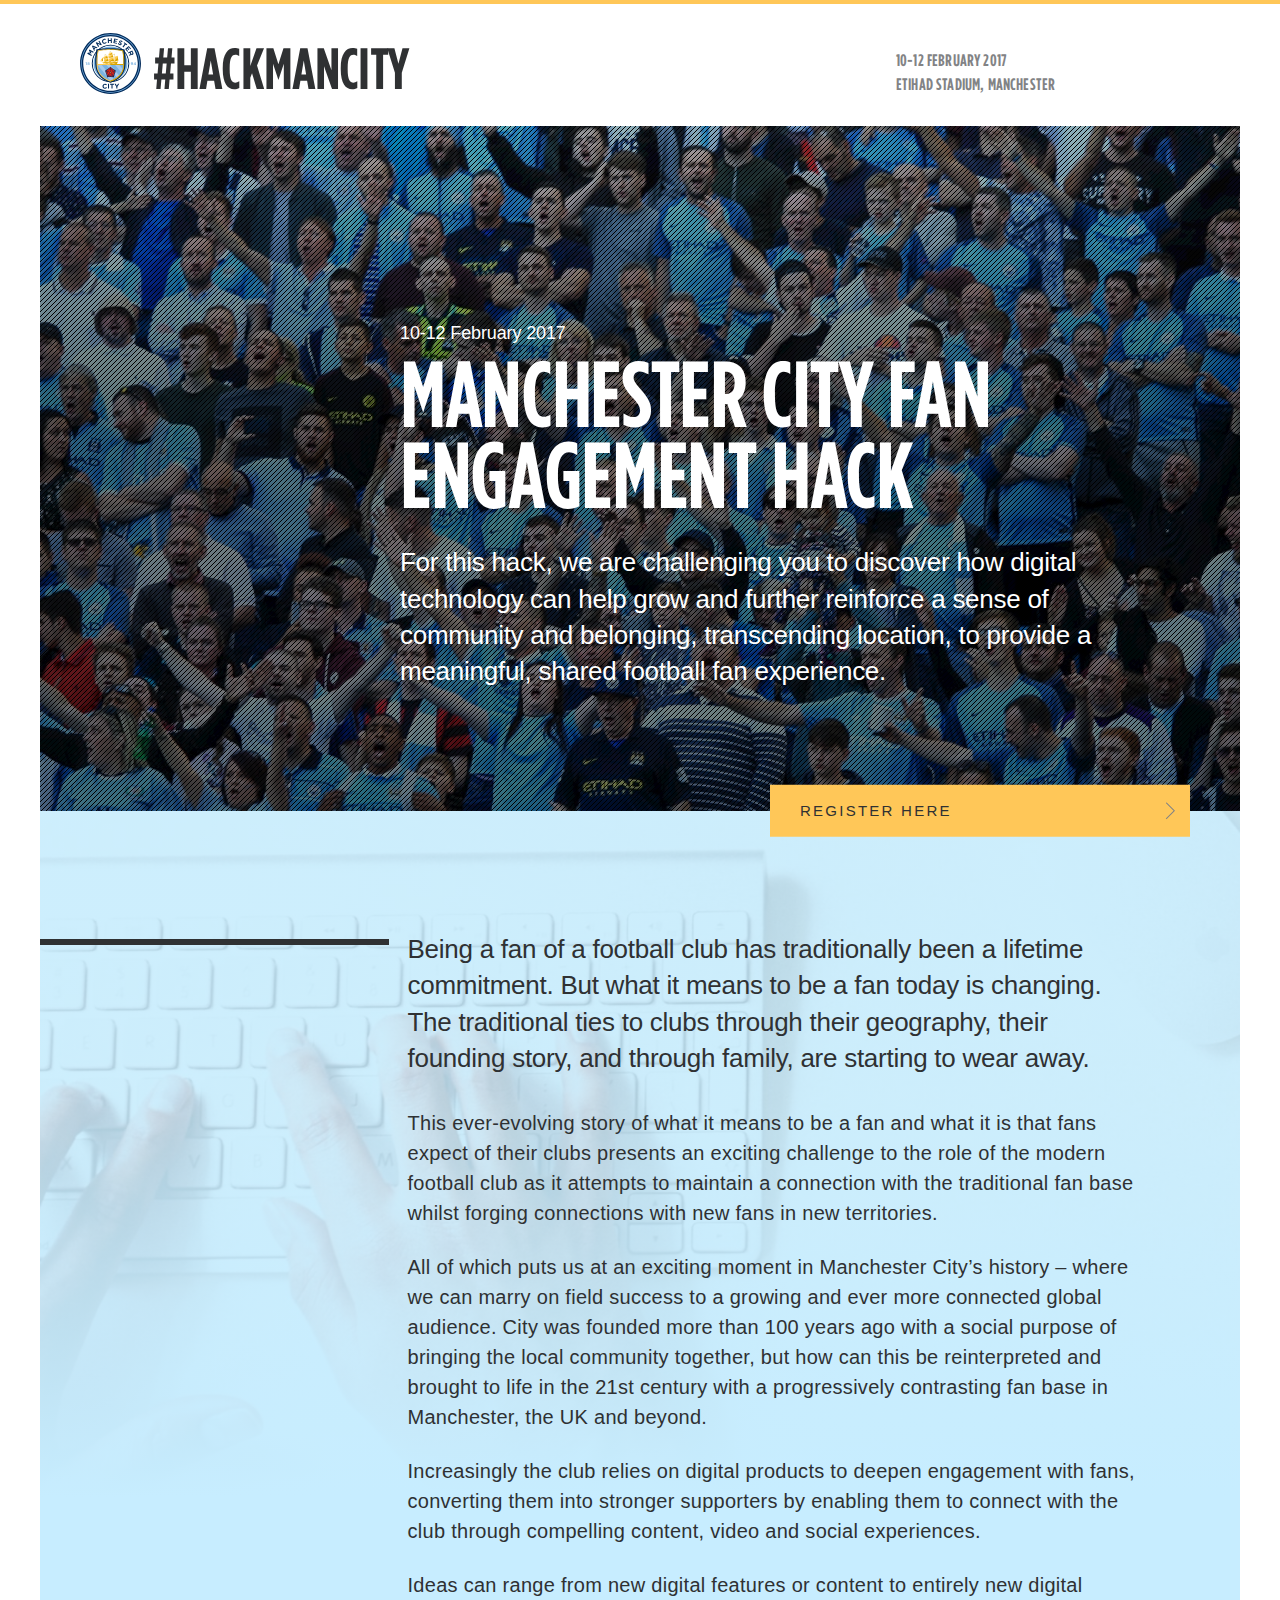
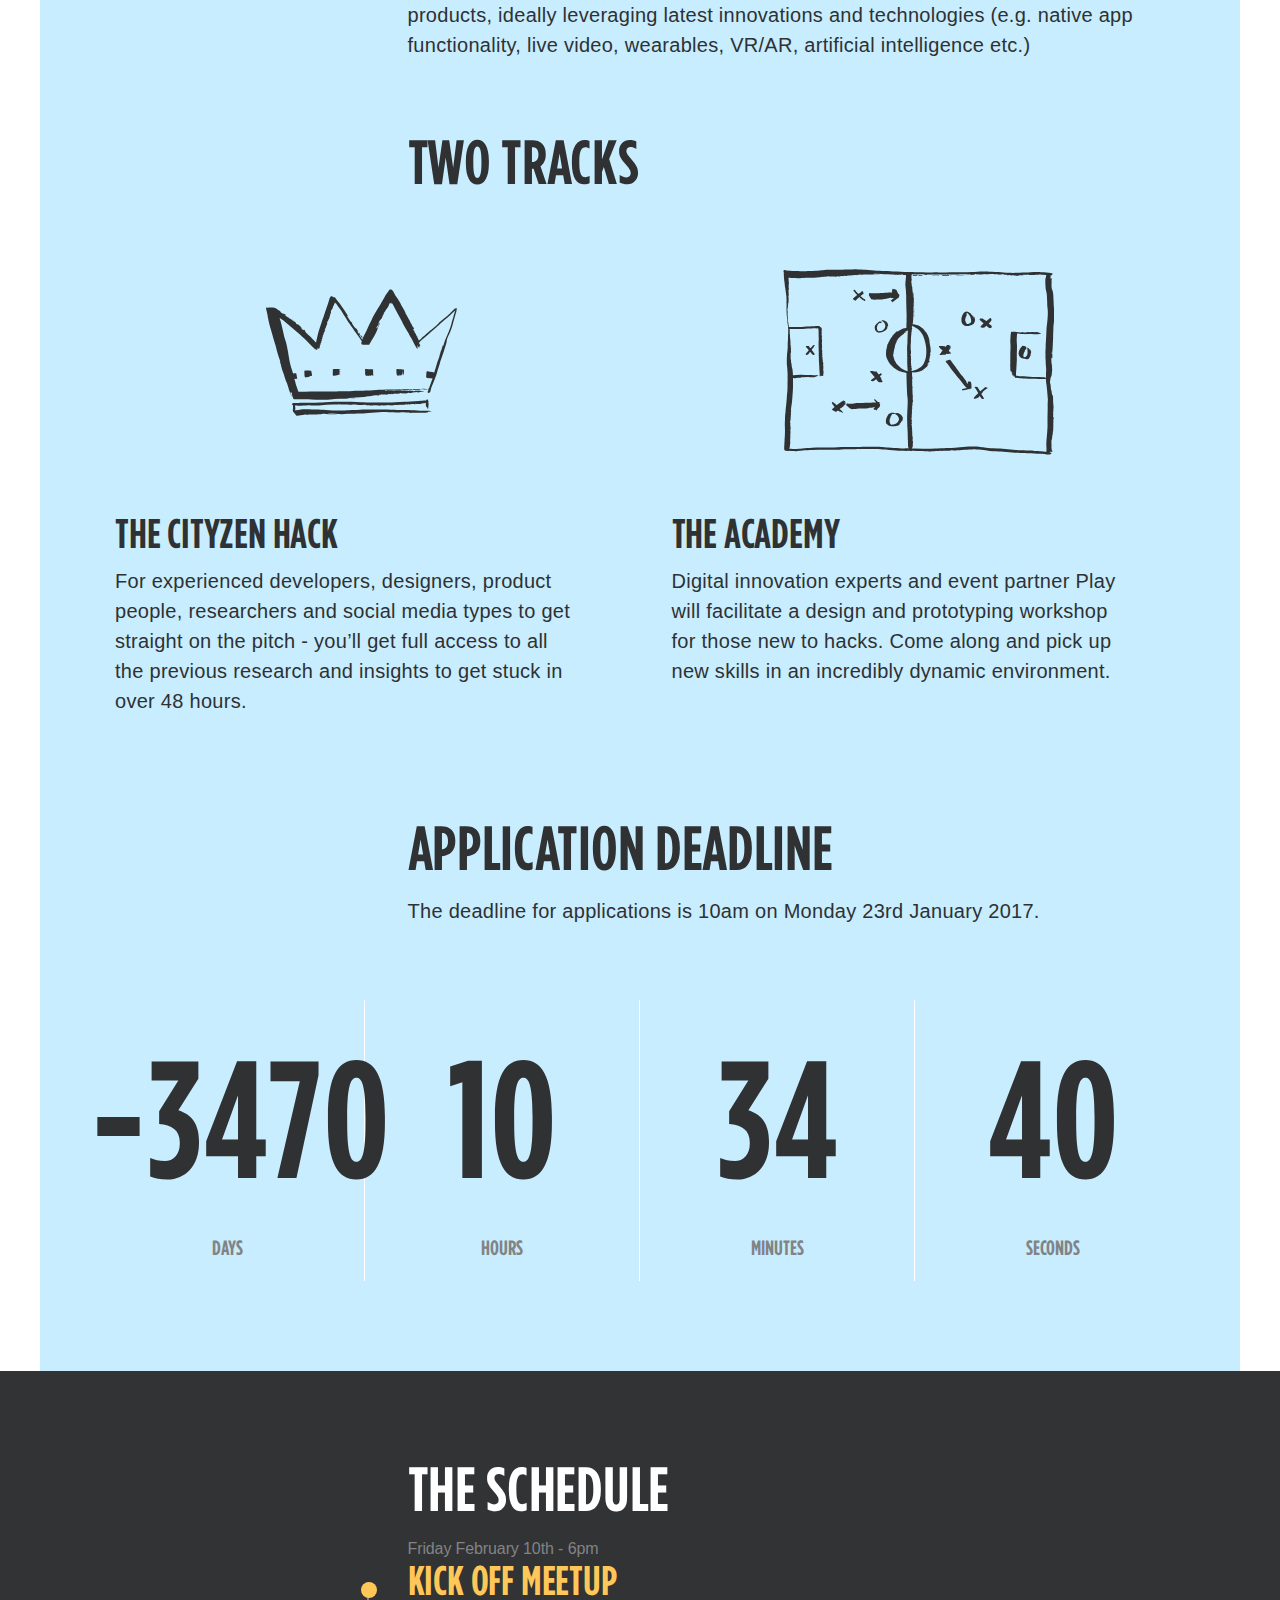
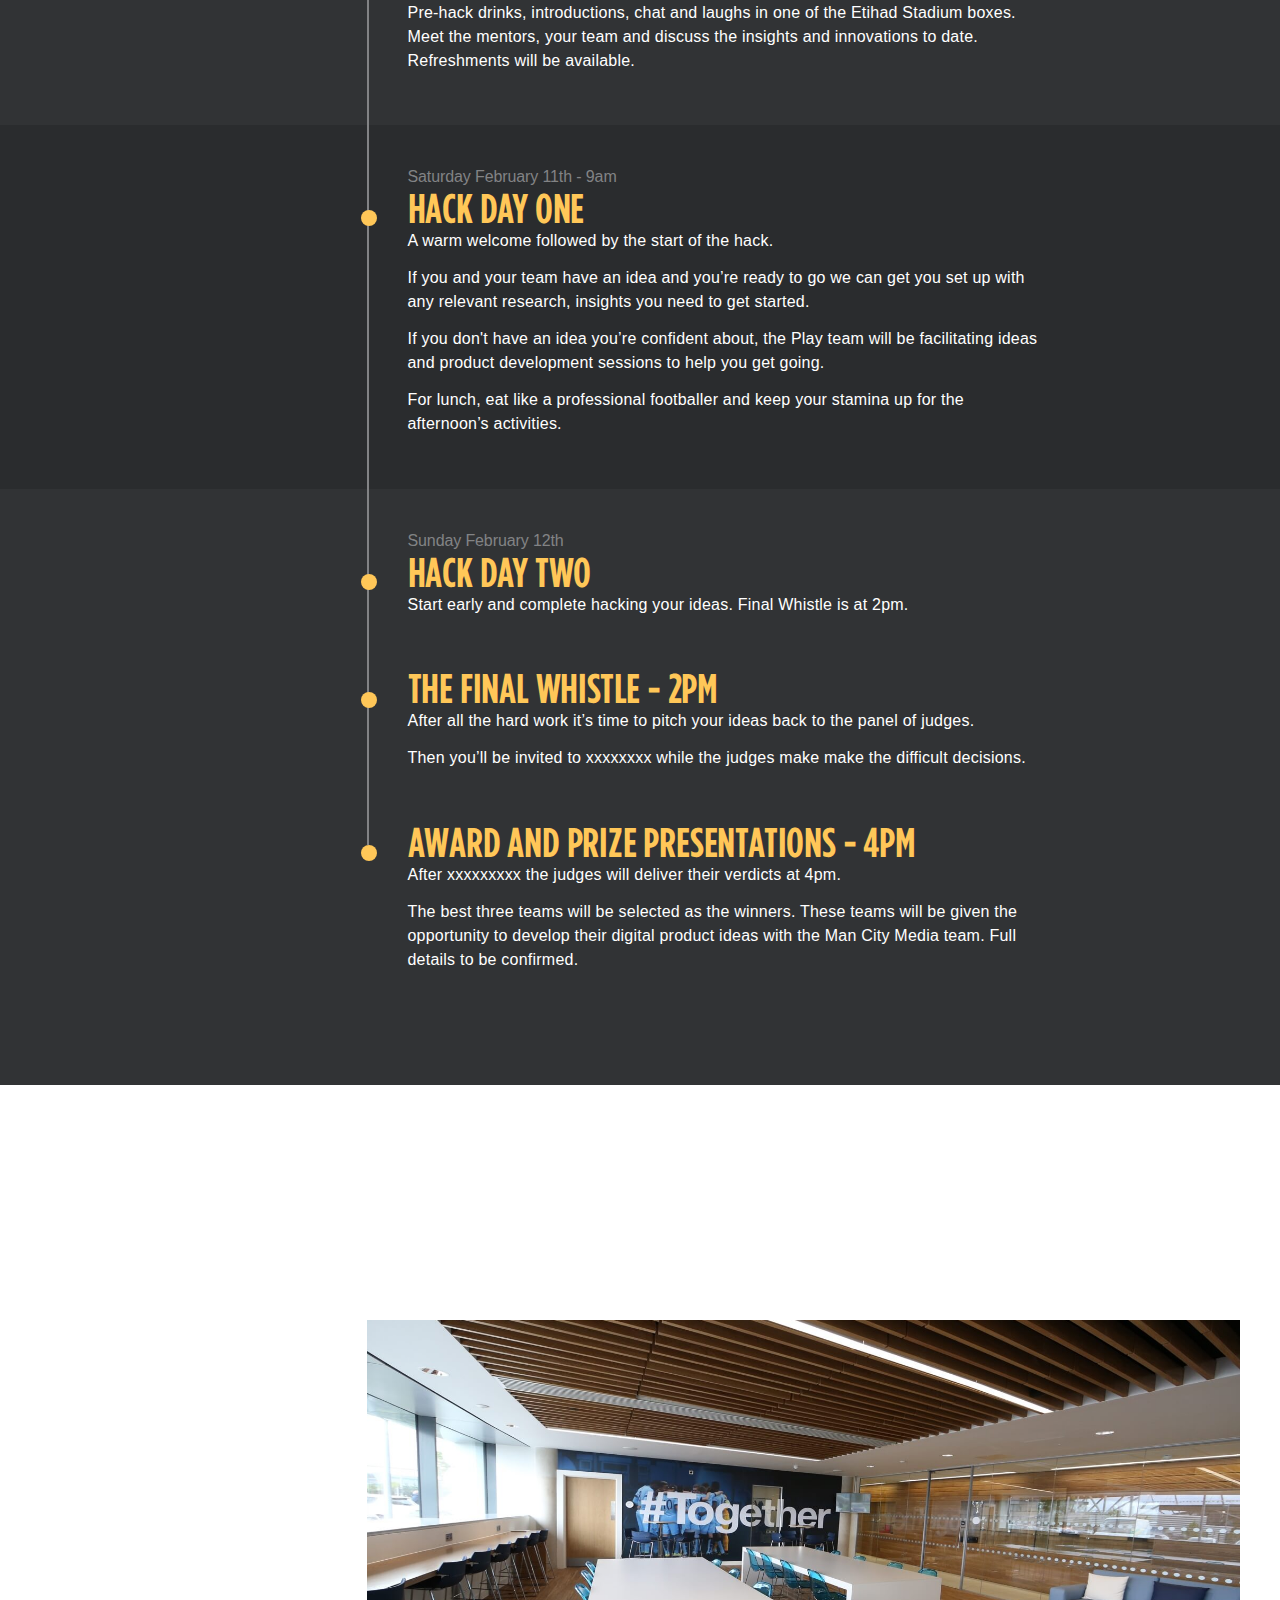
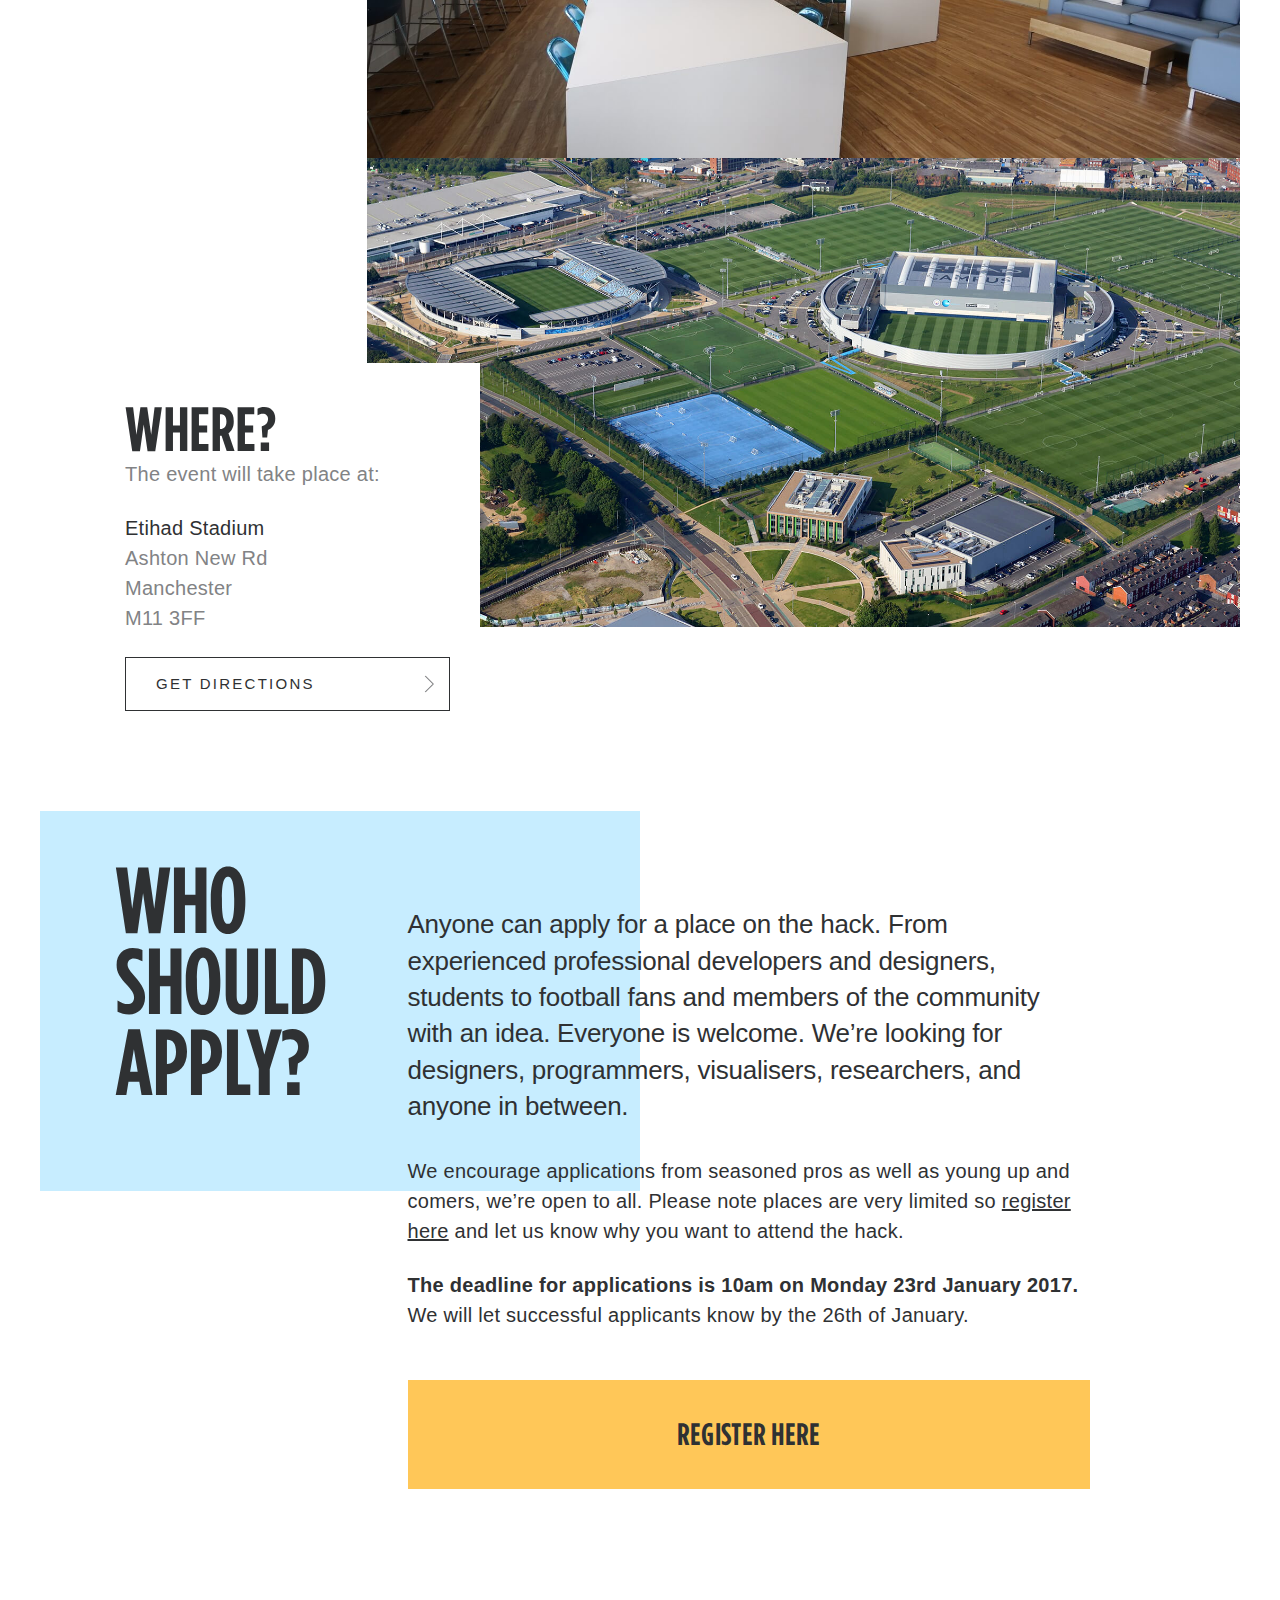
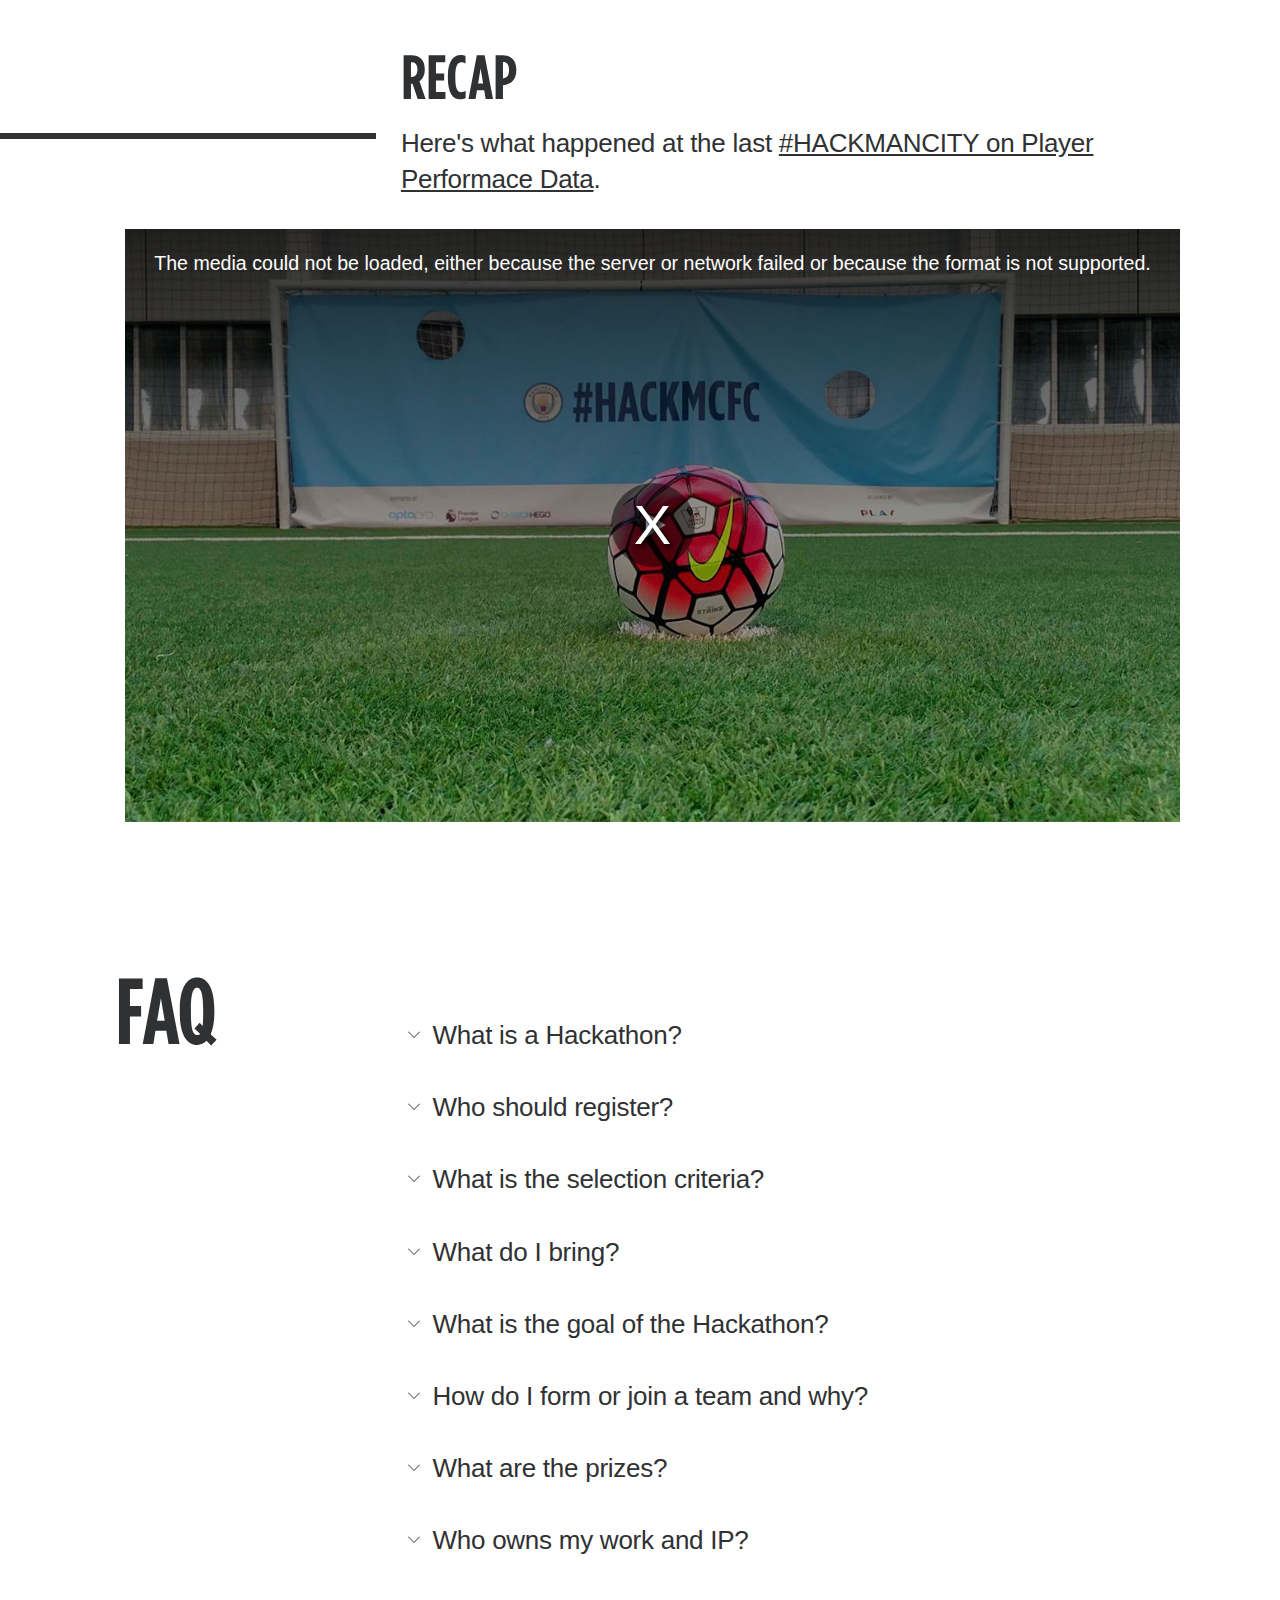
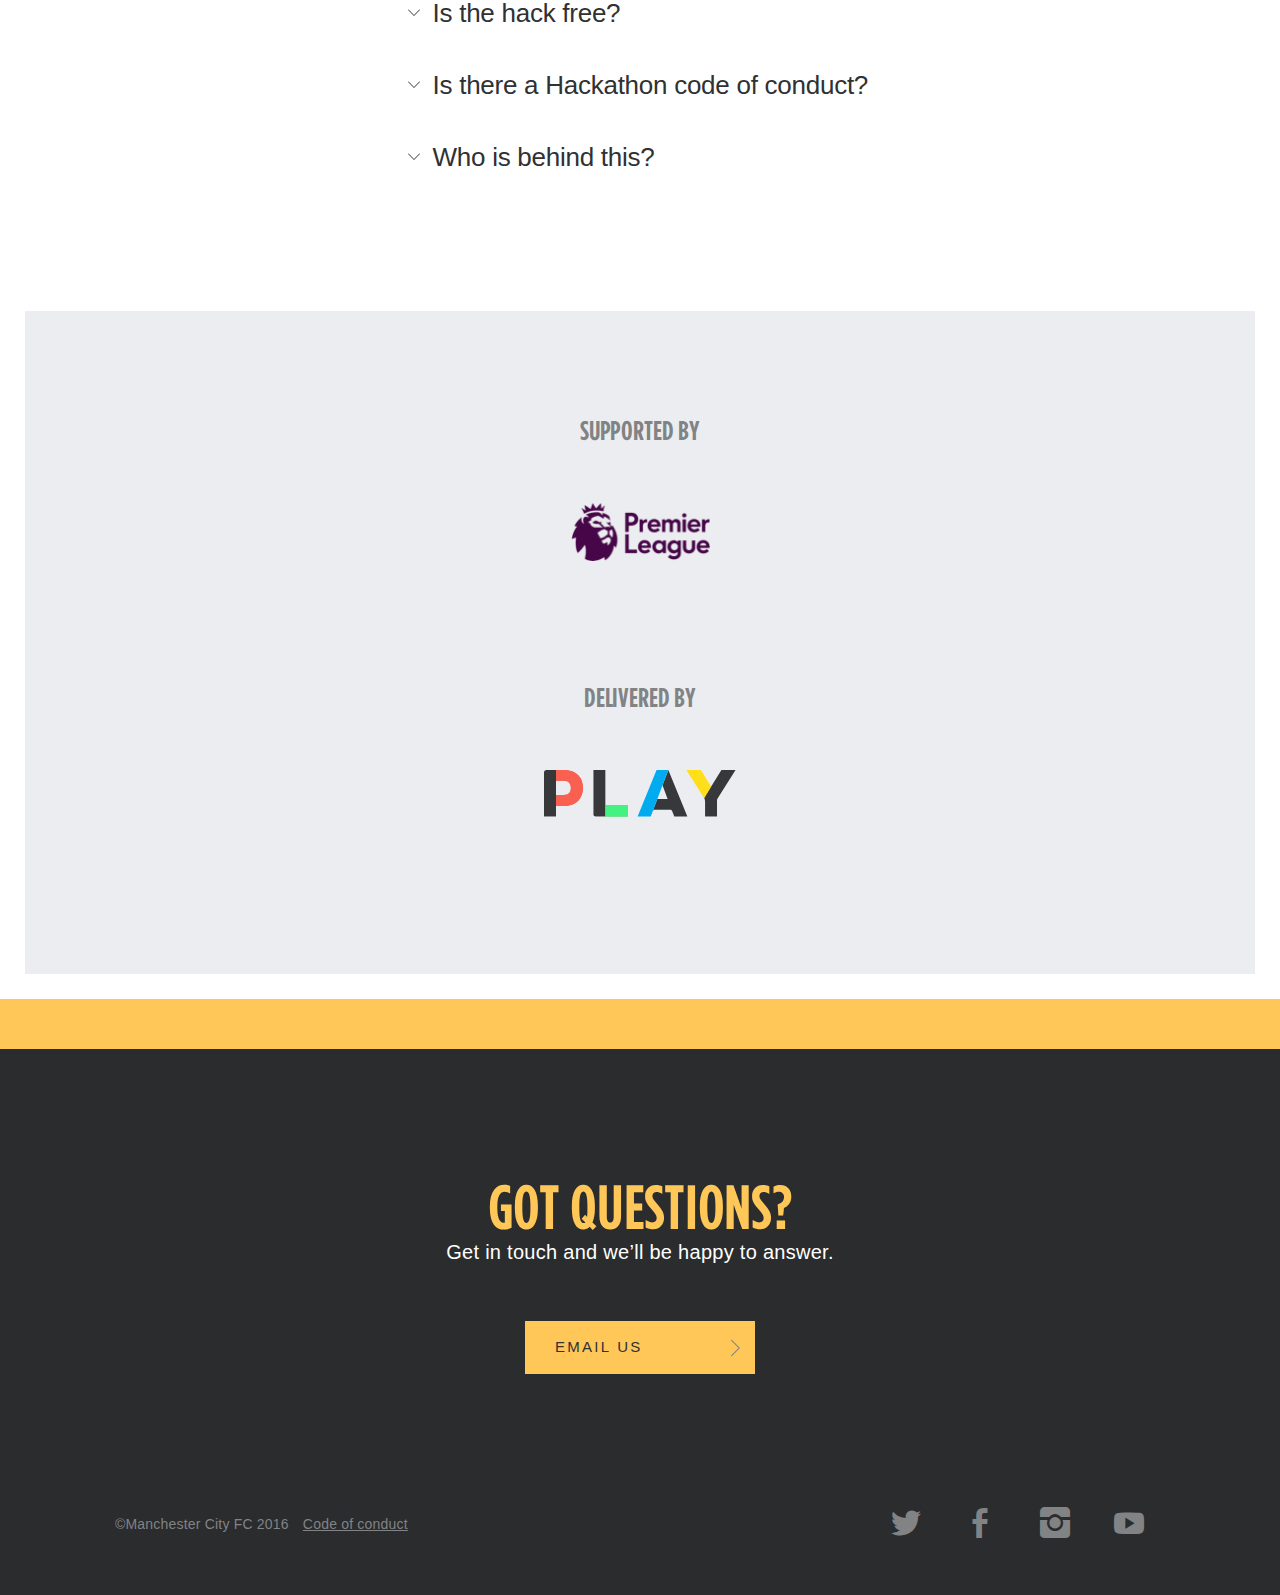
==== commit e7f5de59: "change of iframe to chairmans lounge" ====
--- a/index.html
+++ b/index.html
@@ -60,7 +60,7 @@
       <div class="content">
         <p class="pre-head">10-12 February 2017</p>
         <h1>Manchester City Fan Engagement Hack</h1>
-        <p>Harnessing our understanding of football fans, their needs, motivations and passions to deliver an unrivalled digital experience for local and global fans alike.</p>
+        <p>For this hack, we are challenging you to discover how digital technology can help grow and further reinforce a sense of community and belonging, transcending location, to provide a meaningful, shared football fan experience.</p>
       </div>
     </div>
   </div>
@@ -77,9 +77,11 @@
     </div>
 
     <div class="content about-top">
-      <p class="line-wrap">Following on from our <a href="player-performance-data-july-2016/">world first #HackManCity</a>, we are happy to announce the next hack focused on digital fan engagement. The hack supports the club's digital vision to have the most digitally engaged sports fans in the world. We will be delivering a wealth of research and data around match day experiences and inviting you to develop new insights and innovation in order to create compelling digital products.</p>
-      <p>The previous hack was held at the City Football Academy, however this time around we will be taking you to the Etihad Stadium itself! Immerse yourself in the surroundings, while the club give you access to previously unavailable research and content around fan experiences, behaviours, needs and motivations.</p>
-      <p>We’re looking for the most talented, insightful, innovative and creative programmers, designers, researchers, product people and innovators. To work alongside them we’d also welcome strategists, marketing or social media specialists and of course fans.</p>
+      <p class="line-wrap">Being a fan of a football club has traditionally been a lifetime commitment. But what it means to be a fan today is changing. The traditional ties to clubs through their geography, their founding story, and through family, are starting to wear away. </p>
+      <p>This ever-evolving story of what it means to be a fan and what it is that fans expect of their clubs presents an exciting challenge to the role of the modern football club as it attempts to maintain a connection with the traditional fan base whilst forging connections with new fans in new territories.</p>
+      <p>All of which puts us at an exciting moment in Manchester City’s history – where we can marry on field success to a growing and ever more connected global audience. City was founded more than 100 years ago with a social purpose of bringing the local community together, but how can this be reinterpreted and brought to life in the 21st century with a progressively contrasting fan base in Manchester, the UK and beyond.</p>
+      <p>Increasingly the club relies on digital products to deepen engagement with fans, converting them into stronger supporters by enabling them to connect with the club through compelling content, video and social experiences.</p>
+      <p>Ideas can range from new digital features or content to entirely new digital products, ideally leveraging latest innovations and technologies (e.g. native app functionality, live video, wearables, VR/AR, artificial intelligence etc.)</p>
       <h2>TWO TRACKS</h2>
     </div>
 
@@ -195,12 +197,14 @@
 </section><!-- .schedule -->
 
 <section class="where">
+  <div class="frame-container">
+  <!--  <iframe id="viewer590126" src="https://api.inspiredlabs.com/viewer?yaw=358%2E53&project=Manchester%2DCity%2FJoes%2DReshoot%2D247700401394343%2F2nd%2Dfloor%2Fmain&viewerId=viewer590126&bubble=day&embed=247700401684342&pitch=%2D5%2E87&width=480&location=loc001&height=360&fov=65"> </iframe> -->
+<iframe id="viewer864204" src="http://api.inspiredlabs.com/viewer?pitch=%2D8%2E08&project=Manchester%2DCity%2FChairman%2DReshoot%2D247700396244406%2F1st%2Dfloor%2Fmain&width=480&location=loc003&embed=247700402544344&bubble=day&fov=65&yaw=230%2E13&height=360&viewerId=viewer864204"> </iframe>
+  </div>
+
   <div class="where-interior"></div>
+
   <div class="where-text-outer">
-
-    <script src="http://api.inspiredlabs.com/viewer.js">/* */</script>
-    <iframe id="viewer590126" scrolling="no" frameBorder="0" width="480" height="360" src="http://api.inspiredlabs.com/viewer?yaw=358%2E53&project=Manchester%2DCity%2FJoes%2DReshoot%2D247700401394343%2F2nd%2Dfloor%2Fmain&viewerId=viewer590126&bubble=day&embed=247700401684342&pitch=%2D5%2E87&width=480&location=loc001&height=360&fov=65"> </iframe>
-
     <div class="where-text">
       <h2>Where?</h2>
       <p>The event will take place at:</p>
@@ -447,6 +451,7 @@
   </div>
 </footer>
 
+<script src="https://api.inspiredlabs.com/viewer.js">/* */</script>
 <script src="https://ajax.googleapis.com/ajax/libs/jquery/2.2.4/jquery.min.js"></script>
 <script src="js/video.js"></script>
 <script>
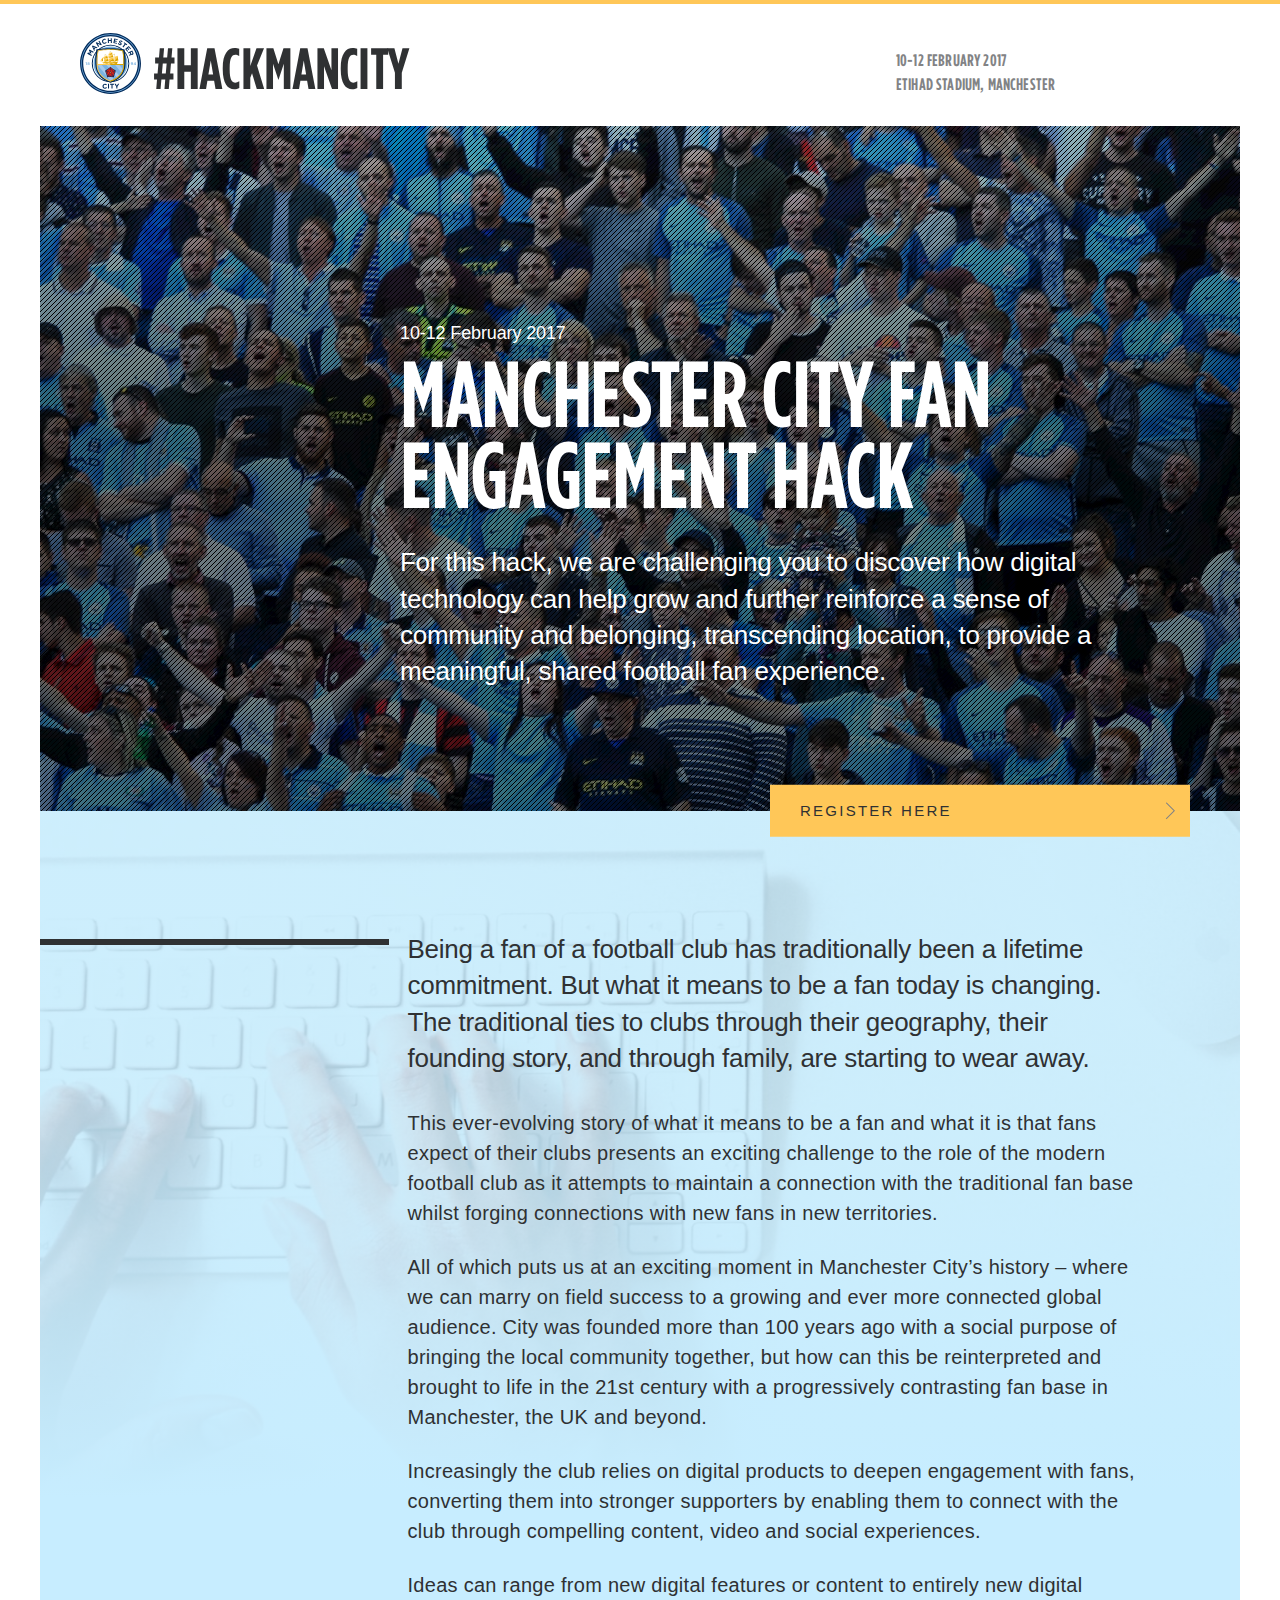
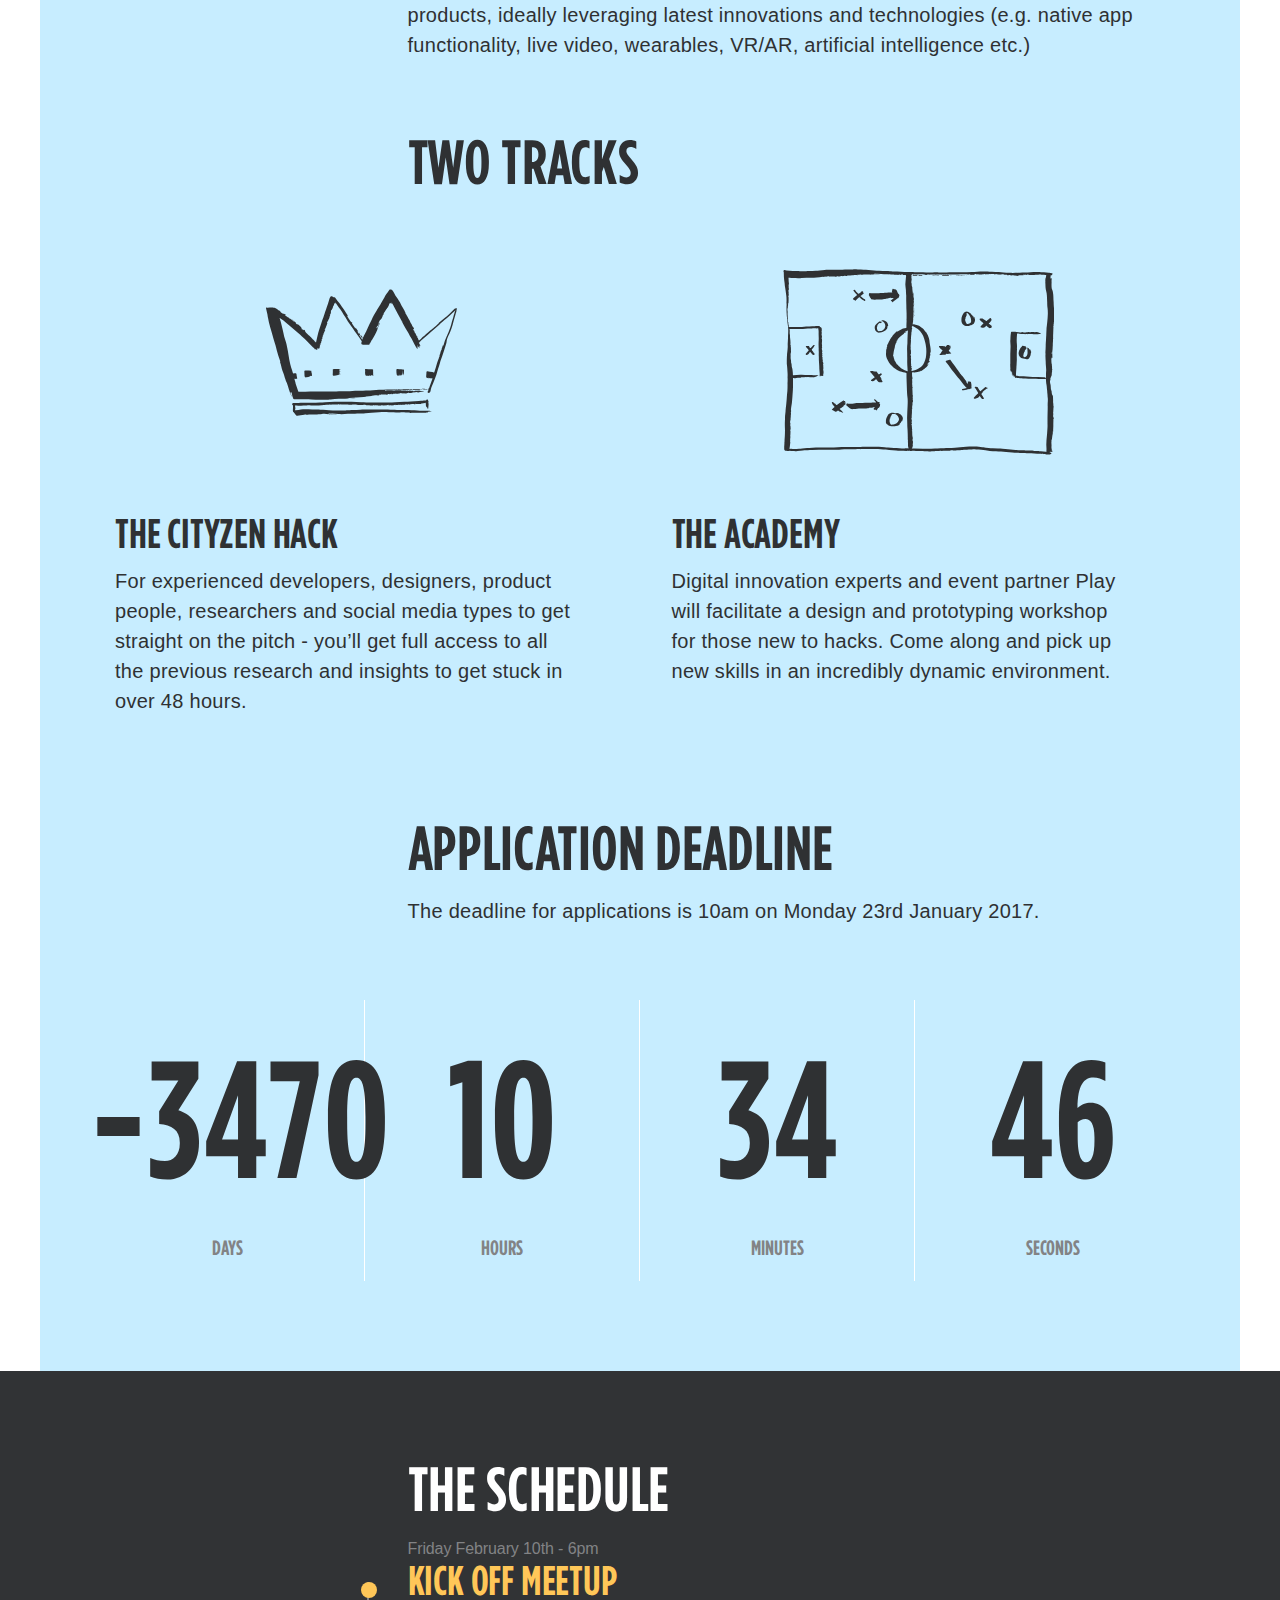
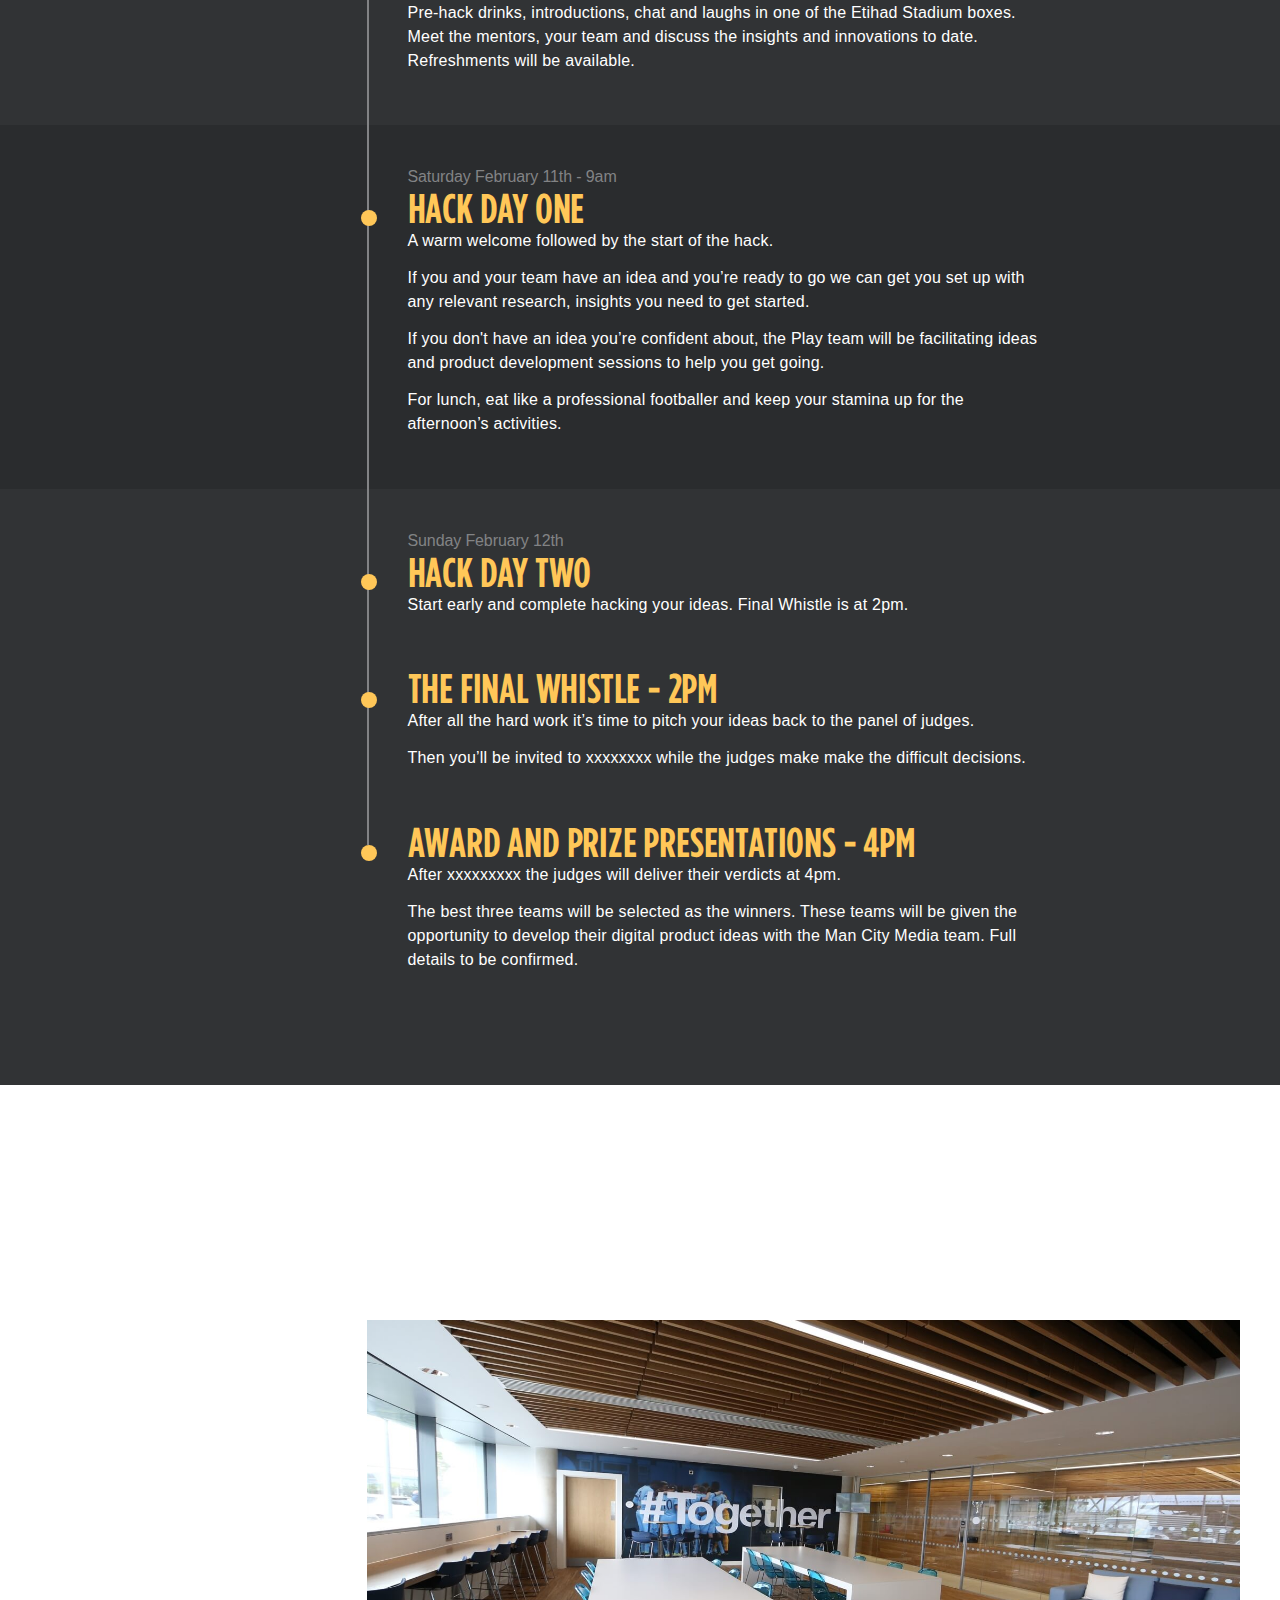
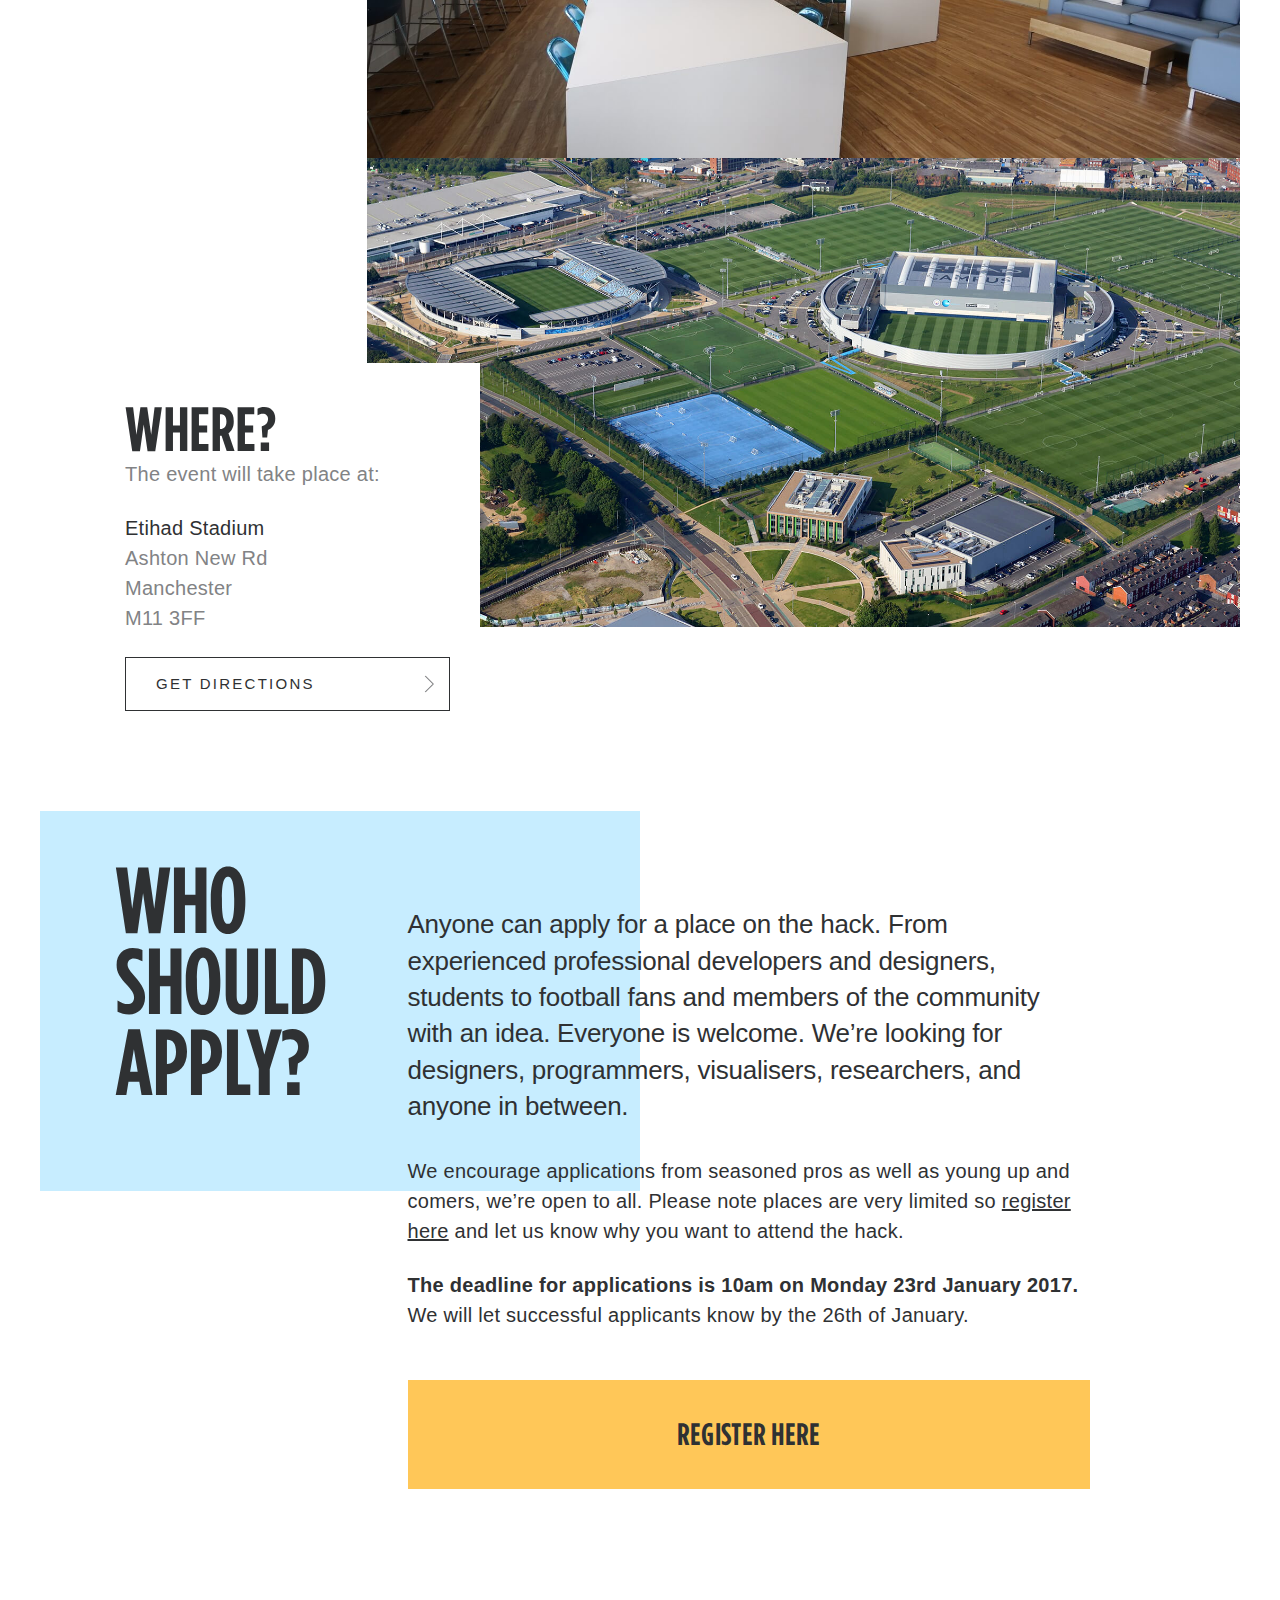
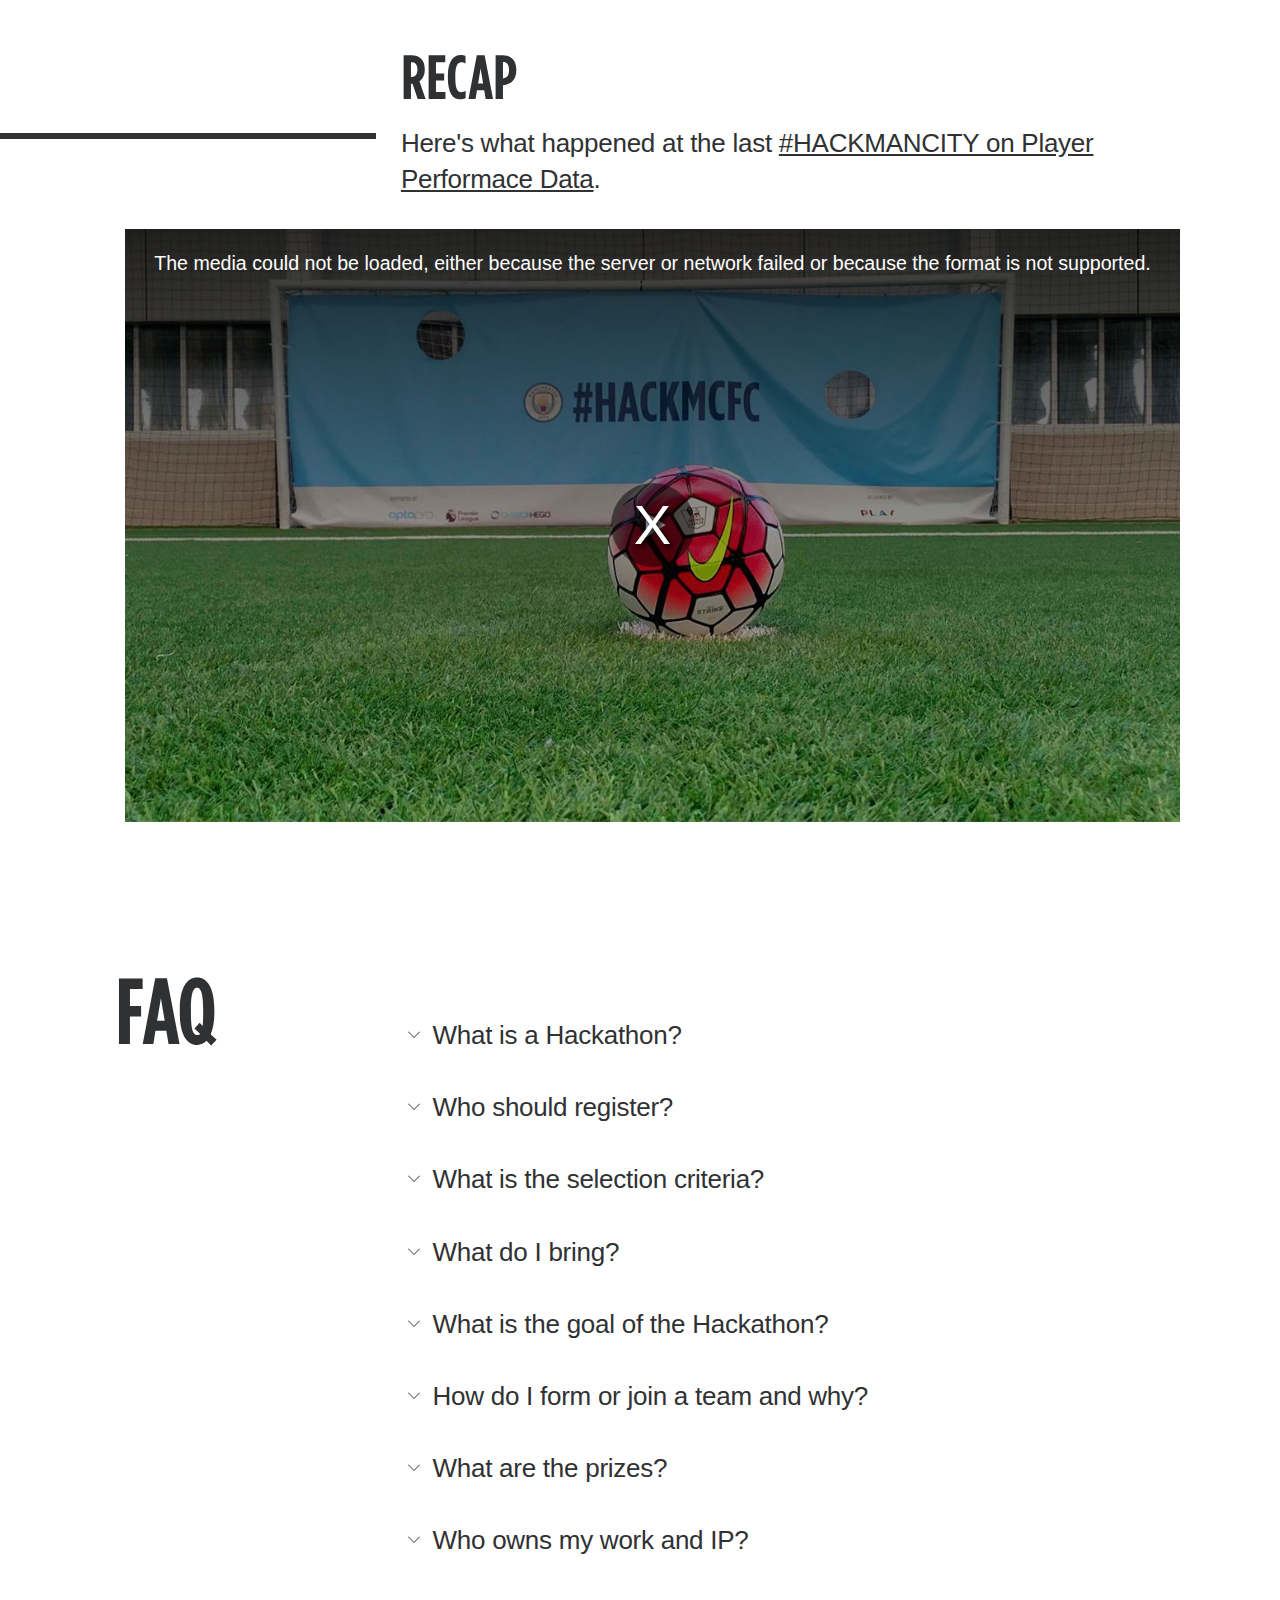
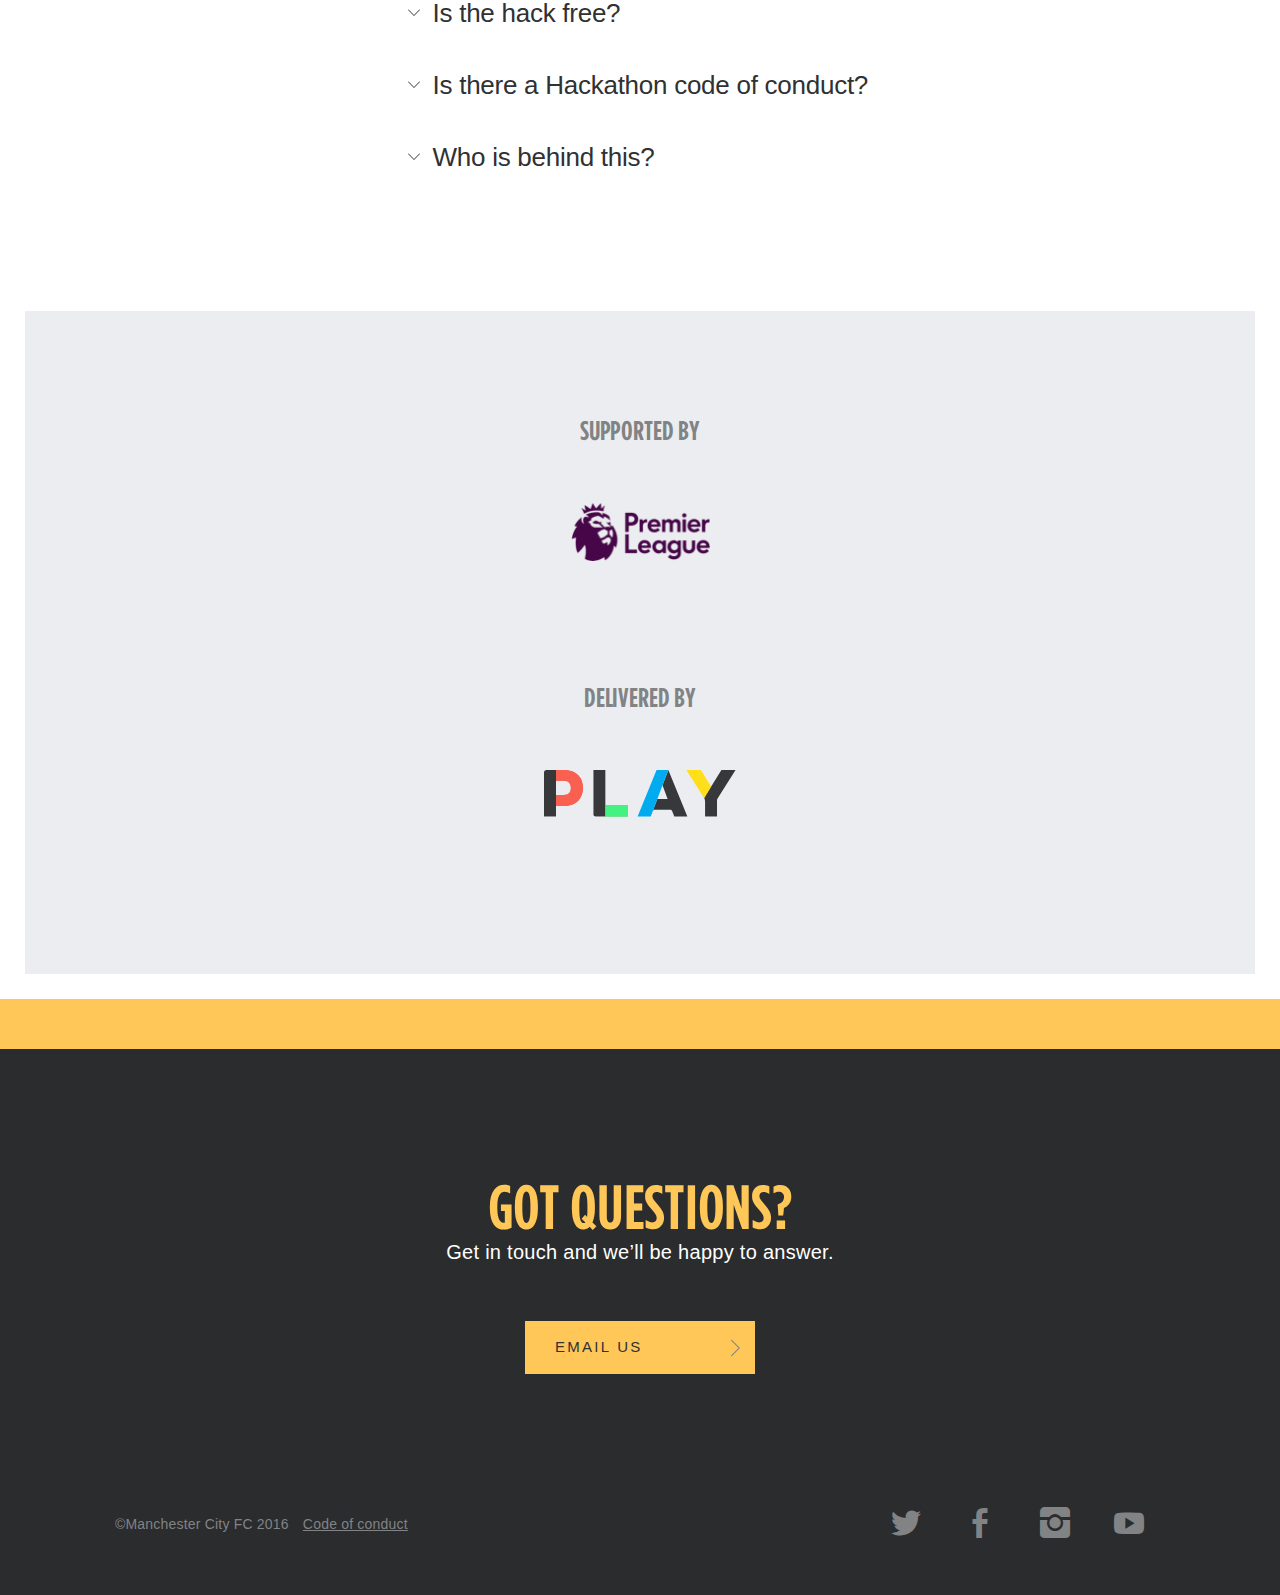
==== commit a6e1b327: "https not http on iframe" ====
--- a/index.html
+++ b/index.html
@@ -199,7 +199,7 @@
 <section class="where">
   <div class="frame-container">
   <!--  <iframe id="viewer590126" src="https://api.inspiredlabs.com/viewer?yaw=358%2E53&project=Manchester%2DCity%2FJoes%2DReshoot%2D247700401394343%2F2nd%2Dfloor%2Fmain&viewerId=viewer590126&bubble=day&embed=247700401684342&pitch=%2D5%2E87&width=480&location=loc001&height=360&fov=65"> </iframe> -->
-<iframe id="viewer864204" src="http://api.inspiredlabs.com/viewer?pitch=%2D8%2E08&project=Manchester%2DCity%2FChairman%2DReshoot%2D247700396244406%2F1st%2Dfloor%2Fmain&width=480&location=loc003&embed=247700402544344&bubble=day&fov=65&yaw=230%2E13&height=360&viewerId=viewer864204"> </iframe>
+<iframe id="viewer864204" src="https://api.inspiredlabs.com/viewer?pitch=%2D8%2E08&project=Manchester%2DCity%2FChairman%2DReshoot%2D247700396244406%2F1st%2Dfloor%2Fmain&width=480&location=loc003&embed=247700402544344&bubble=day&fov=65&yaw=230%2E13&height=360&viewerId=viewer864204"> </iframe>
   </div>
 
   <div class="where-interior"></div>
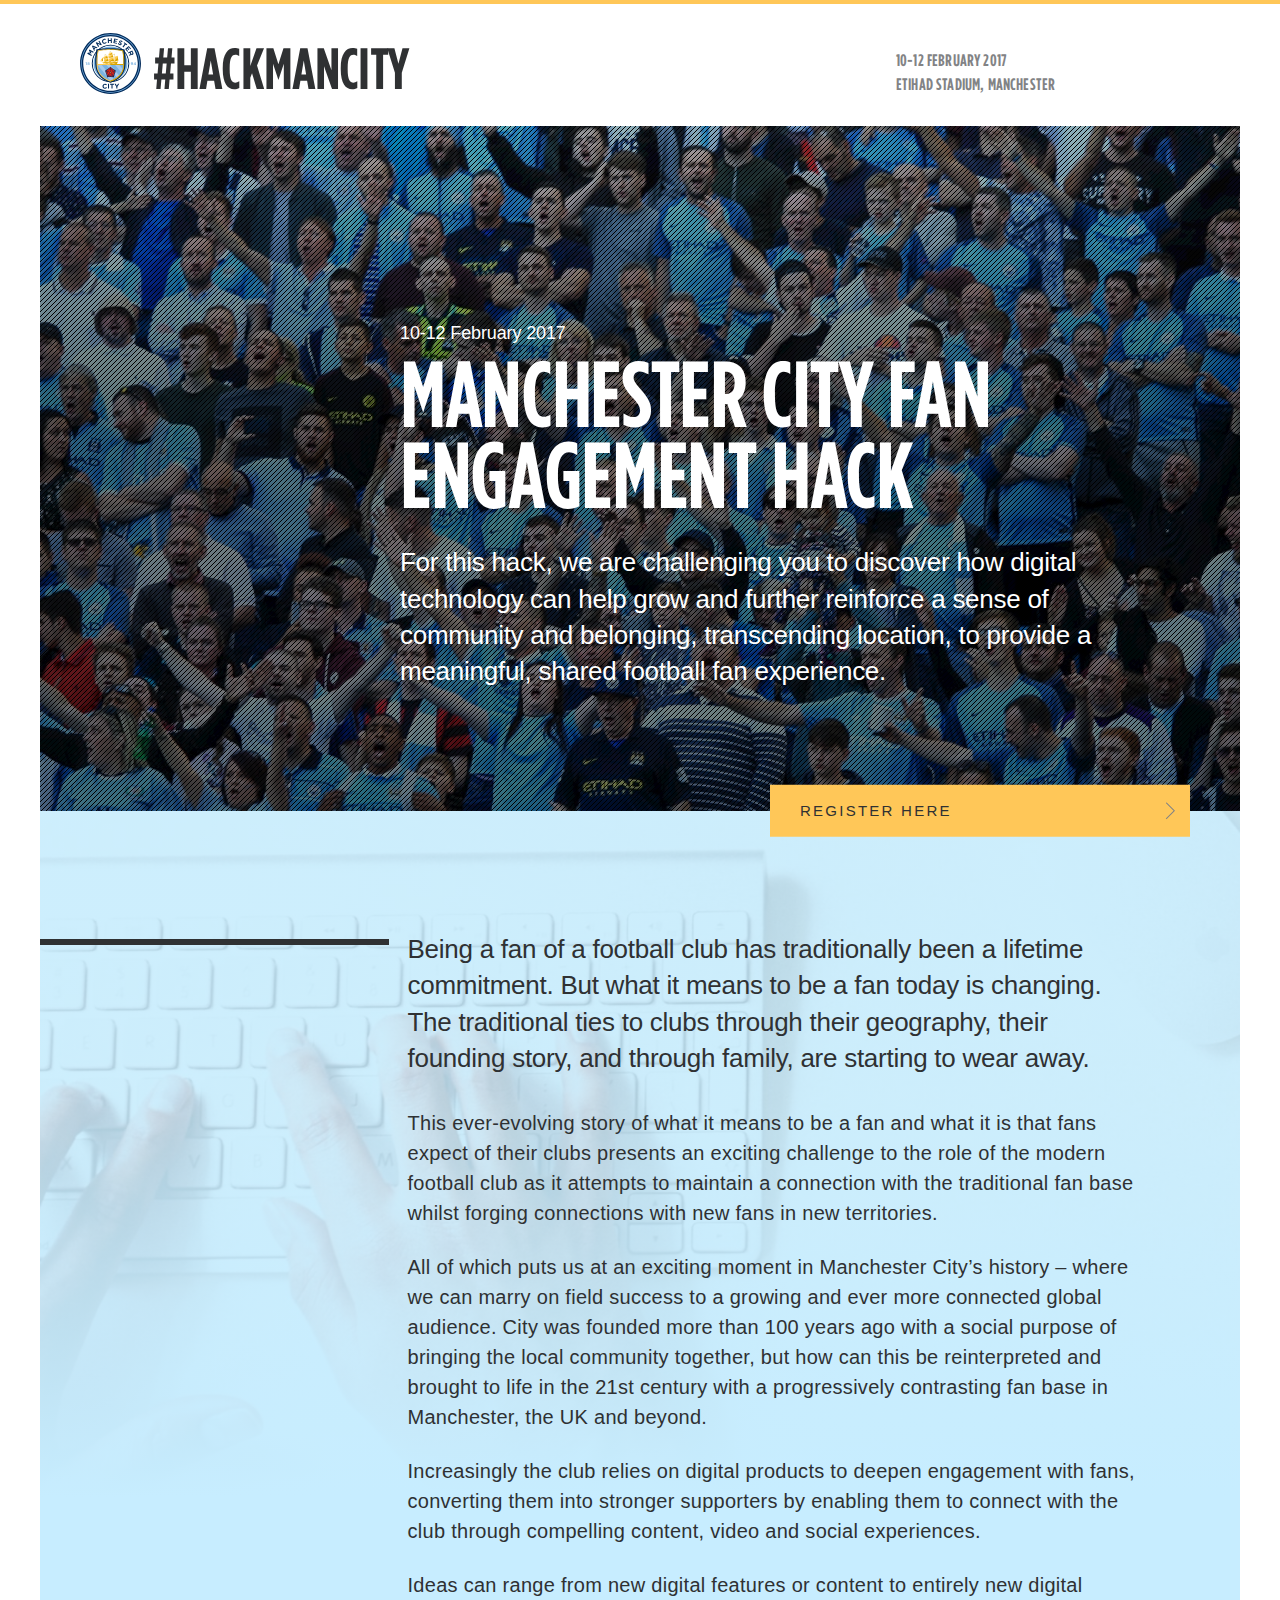
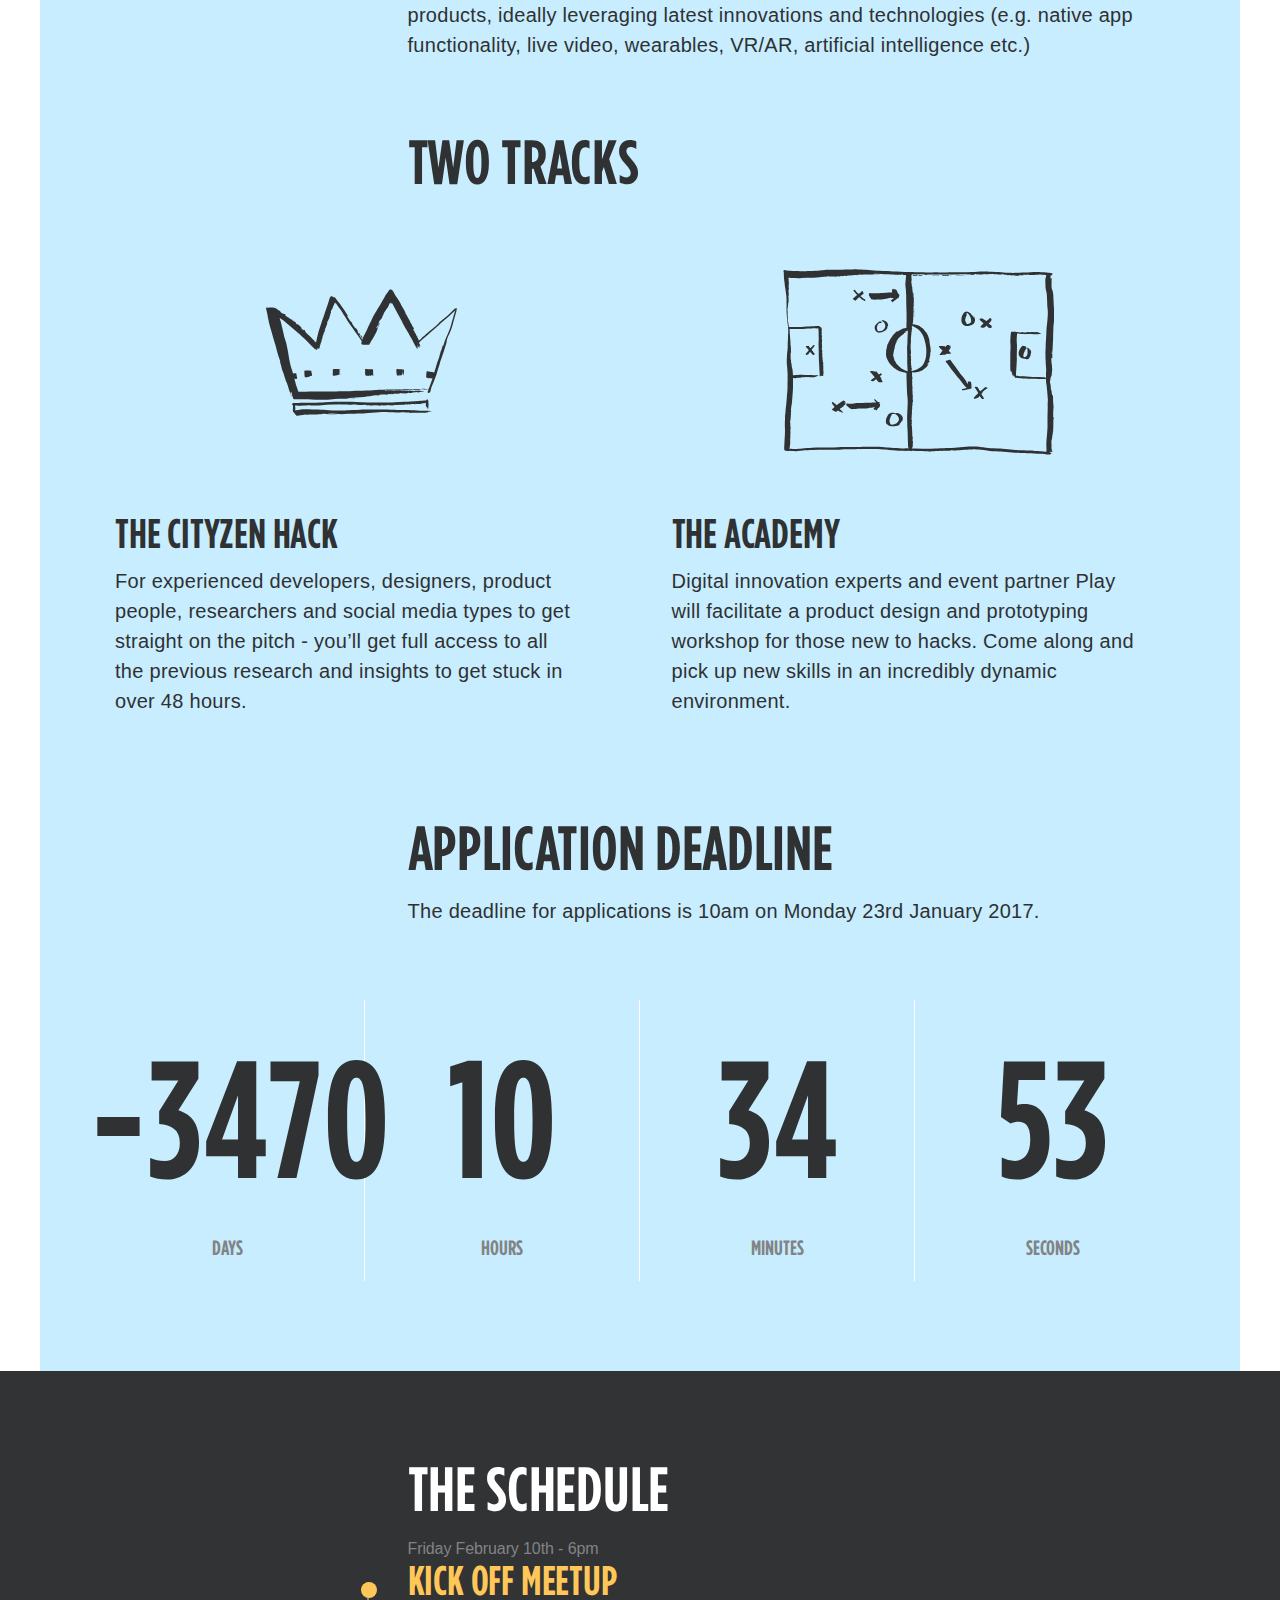
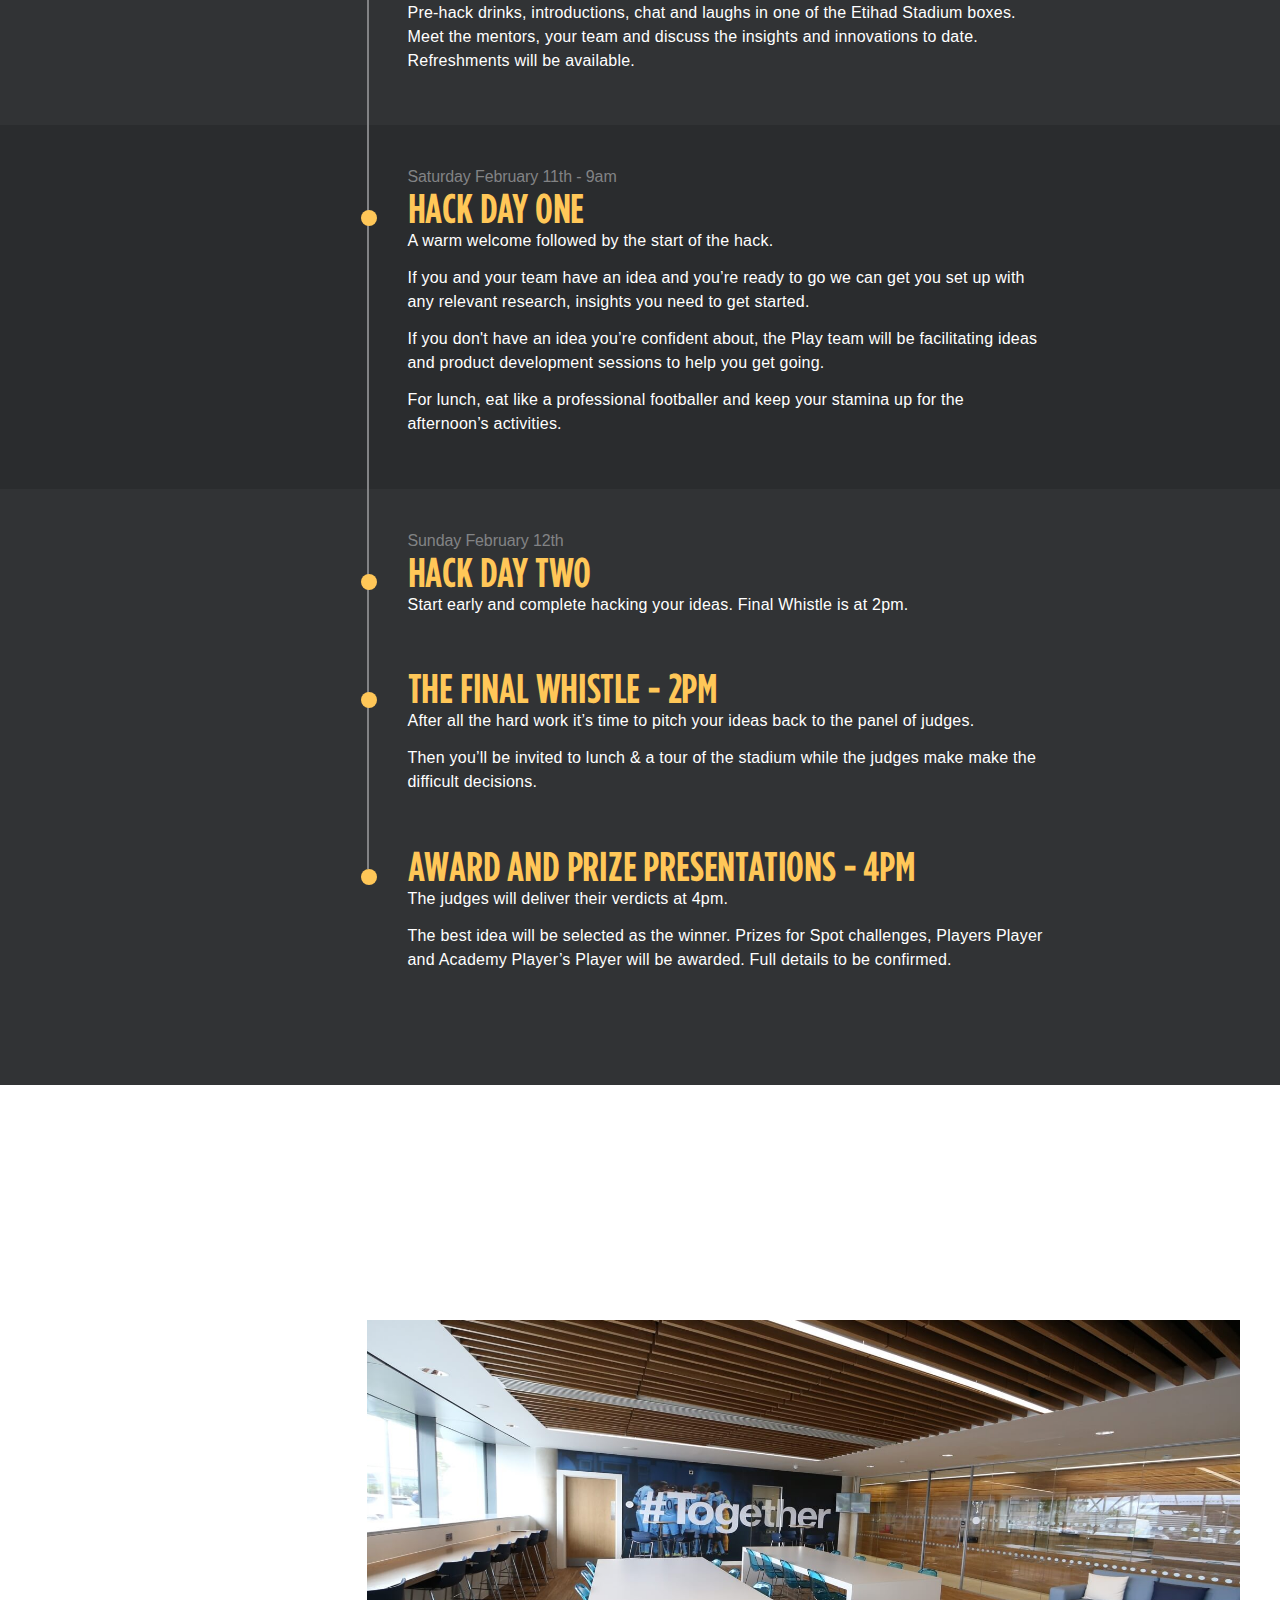
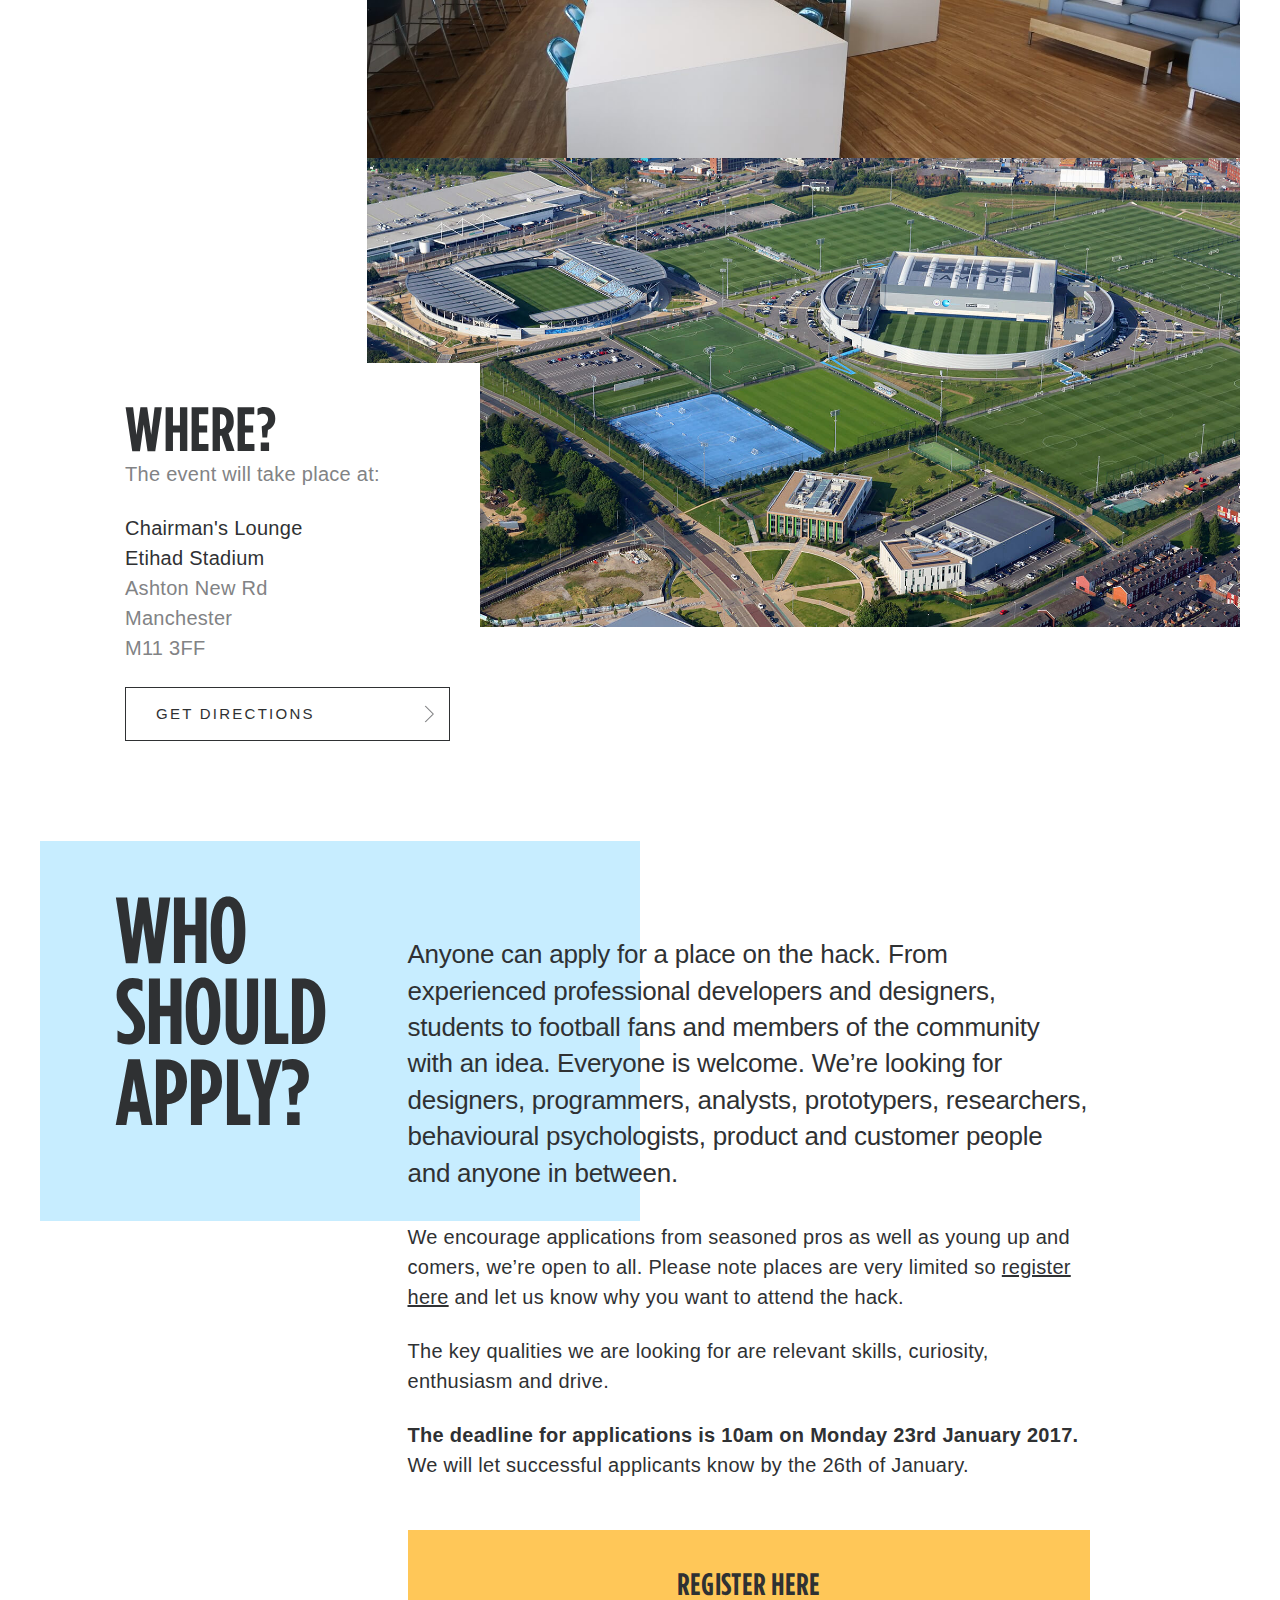
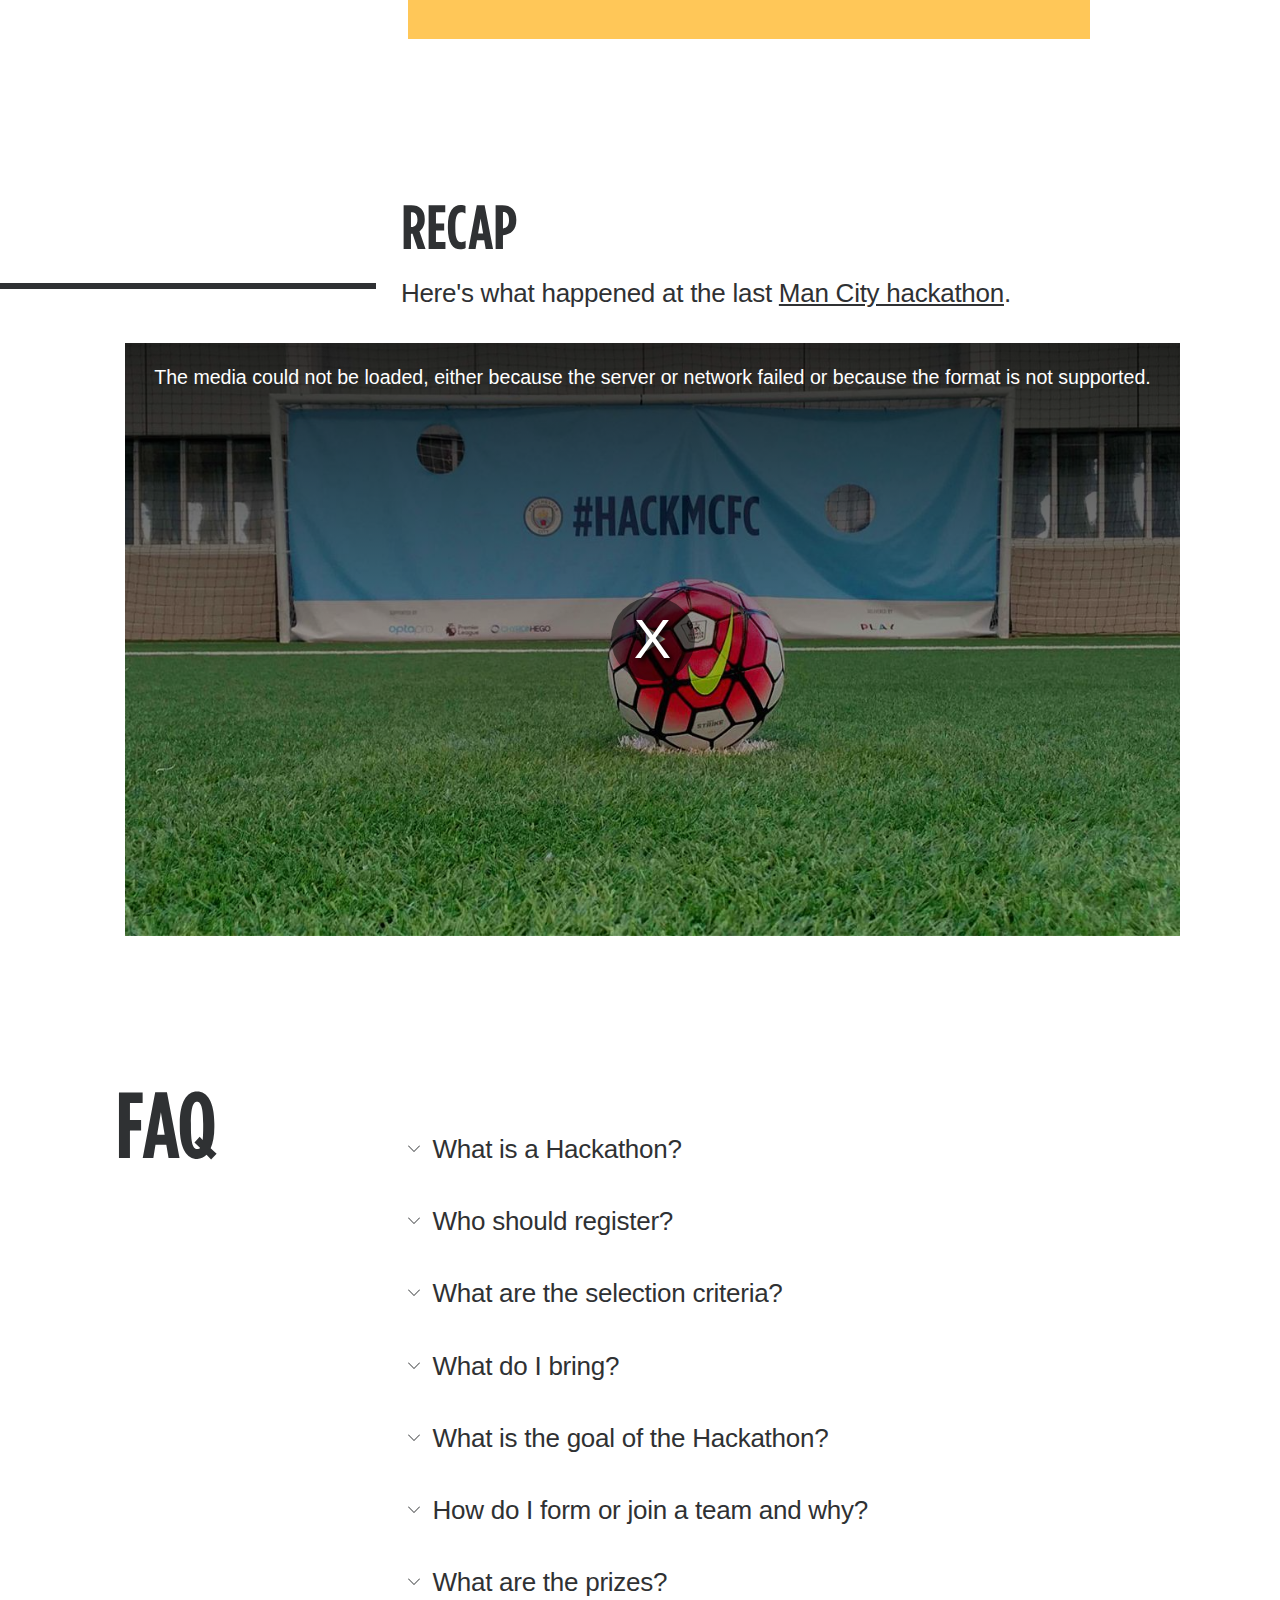
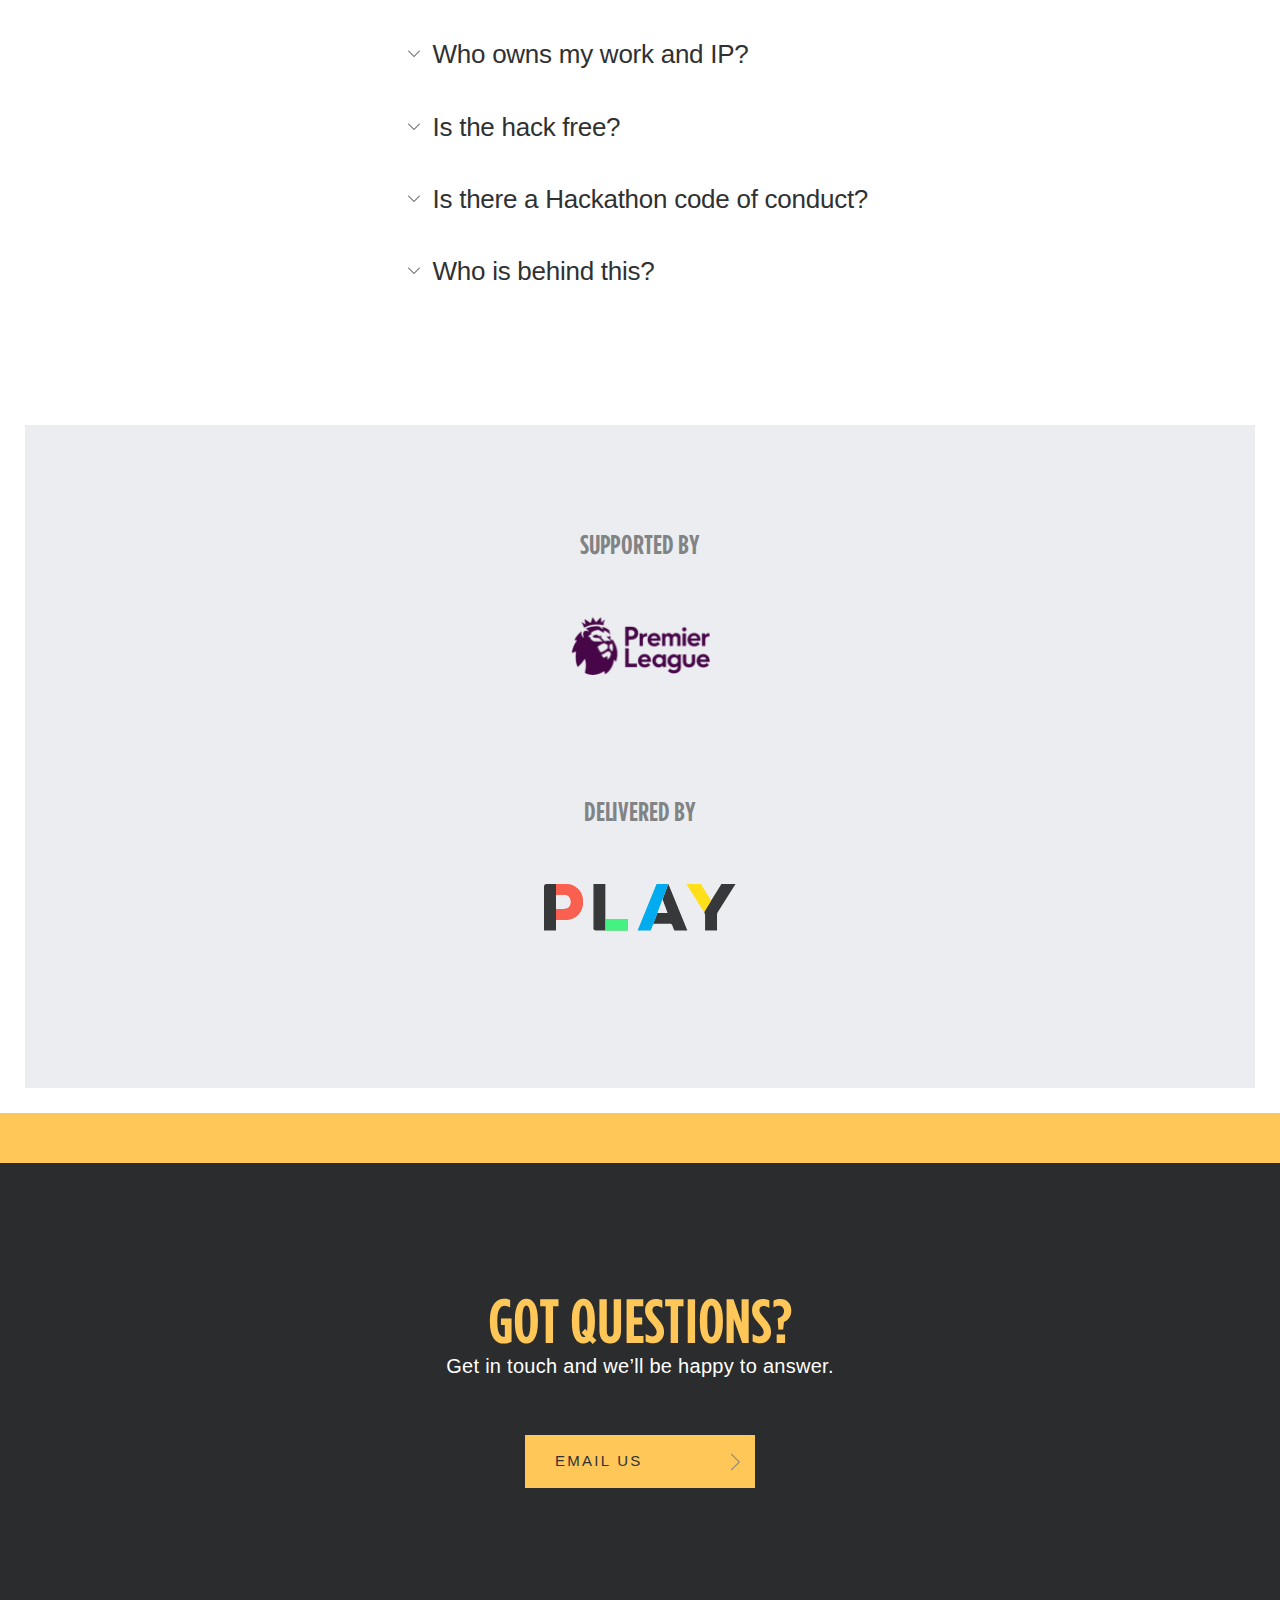
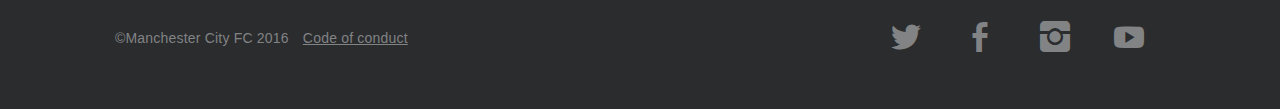
==== commit 2ff824e6: "Recap copy changed" ====
--- a/index.html
+++ b/index.html
@@ -94,7 +94,7 @@
       <div class="half-width academy">
         <svg xmlns="http://www.w3.org/2000/svg" viewBox="-504 308 271 185"><path class="st0" d="M-319.8 313.2zm-55.7 92.4c-.1 0-.1 0 0 0-.1 0-.1 0 0 0zm142.5-58.9c-.1-1.3-.3-2.6-.3-3.9 0-.9 0-1.8-.1-2.7-.2-1.4-.1-2.7-.2-4.1-.1-1.7-.1-3.5-.5-5.2-.2-.7-.1-1.5-.5-2.1-.5-1-.8-2-.8-3-.1-1.6-.1-3.1 0-4.7 0-1.2-.2-2.5.2-3.7 0-.1 0-.2-.1-.2-.6.2-.2-.4-.5-.6l-.3.1c-.1.1-.1.2-.1.4s-.2.2-.3.1c-.1 0-.1-.2-.1-.2.2-.6 0-1.3.2-2 .1-.3-.1-.8.1-1 .2-.2.7-.1 1-.1.2 0 .4-.1.5-.3-.3-.1.1-.3-.1-.4.4-.1.1-.7.5-.8.1 0 0-.2 0-.2-.6-.2-1-.7-1.7-.7-.7.1-1.5 0-2.2-.1-1.6-.3-3.1-.5-4.7-.6-2-.1-4 0-5.9-.1-2.5-.1-5 .1-7.5.2-1.9.1-3.8.2-5.7.2-1.7 0-3.4.2-5.1.2h-.2c-2.3.2-4.6.2-6.9.2-1.1 0-2.2-.1-3.3-.1-2-.1-3.9-.2-5.9-.4-1.6-.1-3.1-.3-4.7-.4-2.6-.1-5.3-.4-7.9-.3h-1.6c-2.1-.2-4.2-.1-6.3-.1-1.9 0-3.9.1-5.8.2-1.7.1-3.5.2-5.2.2-3.3 0-6.7.3-10 .3h-9.3c-2.1 0-4.2.2-6.2.2-2.6 0-5.2.1-7.8-.1-2.1-.1-4.2 0-6.2 0h-1c-1.8.2-3.5.2-5.3 0-2.1-.1-4.1-.1-6.2-.2-1.5 0-3.1-.1-4.7 0-1.3.1-2.7-.1-4.1-.1-2.3 0-4.5-.1-6.8-.2-2.7-.1-5.4-.5-8-.4h-1.4c-1.7-.2-3.4 0-5.1-.2-1.2-.1-2.4-.2-3.6-.2-2.4-.1-4.8-.3-7.2-.4-1.6 0-3.2-.1-4.9-.2-1.9-.2-3.9-.4-5.8-.5-1.6-.1-3.2-.1-4.8-.2-1.9-.1-3.8-.3-5.7-.3-1.6 0-3.3-.3-4.9-.1-1.8.2-3.5 0-5.3.1-1.8.1-3.7.1-5.5.2h-8c-2.3 0-4.6 0-6.9.1-.8 0-1.7.1-2.5.2-1.7.1-3.5.4-5.2.6-1.3.1-2.6.2-3.8.2-2.2.1-4.5.3-6.7.3h-.4c-2.2.3-4.5 0-6.7.2-1.2.1-2.3-.1-3.5-.2-.9 0-1.9 0-2.8-.1-1-.1-1.9 0-2.9-.1-2.1-.2-4.2-.3-6.3-.5-.6 0-1.3 0-1.9-.3-.4-.2-.7.1-1 .3-.3.2-.1.3 0 .4-.2.2.2.5-.1.6.3.2-.3.4 0 .6.5.4.3 1 .3 1.4 0 1.2.1 2.3.1 3.5.1 2 .4 4.1.7 6.1 0 1.9.4 3.7.7 5.5.2 1.2.3 2.4.5 3.6.1 1 .3 1.9.4 2.9.3 2.3.4 4.6.3 6.8 0 .5-.1.9 0 1.4.1.6.1 1.2.1 1.7-.1 1-.1 2.1-.1 3.1 0 1.5 0 3 .1 4.4.1 1.2.1 2.4.2 3.6.1 1.3.4 2.6.4 4 .1 1.7.4 3.4.6 5.1.2 1.4.3 2.7.4 4.1.1 1.7 0 3.3-.1 5-.1 1.1-.1 2.2-.1 3.4 0 1.5-.1 2.9-.2 4.4-.1.9-.1 1.9-.1 2.8 0 .9.1 1.8 0 2.7-.1 1.2-.1 2.4-.3 3.6-.2 1.9-.5 3.8-.5 5.7 0 1.1-.1 2.2-.1 3.2v3.8l.3 2.7c.2 1.3.2 2.6.3 3.9.1 1.8.3 3.7.2 5.5 0 .8-.1 1.5 0 2.3.1 1.1 0 2.2 0 3.4 0 .7-.1 1.3-.1 2 .1 1.5 0 2.9 0 4.4 0 1.9-.2 3.9-.4 5.8-.1 1.2-.2 2.5-.3 3.7-.1 1.7-.2 3.3-.4 5-.2 1.8-.3 3.6-.6 5.4-.2 1.4-.2 2.8-.3 4.1-.1.6-.1 1.1-.2 1.7-.2 1.3-.3 2.6-.3 4 0 1.1 0 2.2-.1 3.2-.1 2.3-.1 4.5 0 6.8.1 2.1.1 4.2 0 6.2-.1 1.8-.1 3.6-.3 5.4-.1.8 0 1.7-.1 2.5-.1.5-.1 1.1-.1 1.7 0 1-.1 2-.2 3v2c0 .8 0 1.5.7 2 .4.3.8.1 1.2.2 1 .1 2 .3 3 .2.5 0 1-.1 1.4 0 1.1.2 2.3.1 3.4.2 1.2.2 2.5 0 3.7-.2 1.8-.2 3.6-.2 5.4-.5 1.5-.3 3.1-.1 4.7-.2 1.5-.1 3-.2 4.5-.2l6.6-.3h4.3c1.3 0 2.6-.1 3.9.1.3 0 .7.1 1 0 .7-.1 1.4 0 2.1 0h1.8c1-.1 2-.1 3-.1h2.2c1.4 0 2.8-.2 4.1-.3 2.1-.1 4.1-.2 6.2-.2h3c2.8-.1 5.6.1 8.4-.1.9-.1 1.8.1 2.7 0 1.6-.1 3.2-.2 4.8-.2h5.8c2 0 4 0 6 .1 1.8.1 3.5.4 5.2.4.8 0 1.7 0 2.5.1 1.1.1 2.2.2 3.4.4 2.3.3 4.5.2 6.8.5 1.4.2 2.7.2 4.1.3 1.1.1 2.2.1 3.3.1l3.2.1c.7 0 1.3-.2 2 0 .3 0 .6-.3.9-.1.4.2.8.1 1.2.1 1 .1 2-.1 2.9-.1 1.4-.1 2.8.3 4.2.3 1.1 0 2.2-.2 3.3 0 .7.1 1.4-.2 2 0 .6.2 1.2.2 1.8.2.2 0 .4-.1.6-.1 1 .3 2.1-.1 3.1.2 1 .2 2-.2 3.1-.2.4 0 .8.1 1.1 0 1-.2 2 .1 3-.2.7-.2 1.3 0 2 .1.9.1 1.7-.4 2.5-.3.4 0 .9.1 1.3.1 1.1 0 2.2-.1 3.4-.1 1.7 0 3.4-.1 5-.1.1 0 .2 0 .3-.1.9-.1 1.8-.3 2.7-.2h2.9c.7 0 1.4-.2 2.1-.2 1.1-.1 2.1.1 3.2-.3.5-.1 1 .2 1.5.1.8-.2 1.6-.1 2.4-.2 1.2-.1 2.5-.2 3.7-.3 1.1-.1 2.3 0 3.4-.1 1.3-.2 2.7.1 4 .1 1.7 0 3.4.1 5 .3 2.9.4 5.7.7 8.6 1.1 2 .3 4.1.2 6.2.4 1.7.2 3.3.1 5 .2 1.7.2 3.5.2 5.2.4 2 .2 4 .4 6.1.6 1.5.1 3.1.2 4.6.2 1 .1 1.9.1 2.9.2 1.2.1 2.5.1 3.7.1 1 0 2.1.1 3.1.2.8.1 1.6.2 2.5.1h2.1c2 .2 4 .4 6 .4 1.2 0 2.4-.1 3.6.1.2 0 .4.2.6.1.7-.1 1.5-.1 2.1.1.9.3 1.9 0 2.8.4.8.3 1.7.2 2.6.2.6 0 1.3.2 1.7-.6-.1-.1-.3.1-.4-.1.8 0 1.1 0 1.4-.2-.1-.1-.2-.1-.3-.2-.6-.6-1.1-1.4-2.1-1.4-.1 0-.1-.1 0-.2 0 0 0-.2.2 0 .1.2.4 0 .5.1.6 0 1.1-.3 1.7-.1.2.1.2-.1.3-.2.2-.2.5-.5.8-.1 0-.8-.7-.8-1.2-1 .5-.2.7-.7.3-.9-.3-.2 0-.3-.1-.4.2-.2.1-.4-.1-.6 0 0-.2 0-.1-.2.2-.2.1-.5 0-.8v.5c-.1-.2-.2-.6-.1-.7.5-.3.2-.7.1-1 0-.1-.4-.4.1-.5v-.2c-.2-.5-.1-1.1-.1-1.7.1-.5-.3-.9-.1-1.4.1-.3-.2-.7.1-1 .1-.1.1-.2 0-.3-.2-.4 0-.7 0-1-.1-.4.2-.7.4-1.1.2-.5.1-1 .2-1.5.2-.7.1-1.5.3-2.2.2-.8.3-1.8.3-2.6 0-.7.2-1.4.2-2.1.2.6 0 1.2 0 1.9 0 .6-.2 1.2-.1 1.8.7-5 .7-10 .6-15 .8-1.1.4-2.1-.1-3.2v3.7c0 3.3.1 6.6-.2 9.9 0 .1.1.3-.2.3.2-.8.1-1.5.2-2.3.2-1.5.1-3 .1-4.6 0-1.1.1-2.2.1-3.3 0-.4-.2-.7-.1-1.1.1-.4 0-.7 0-1 0-1-.2-2.1 0-3.1.1-.4.1-.9.2-1.3-.2.1 0 .3-.3.3.3-.5 0-1.1 0-1.6 0-.2.2-.3.2-.6-.1-.8.1-1.6.1-2.4 0-.6 0-1.2.1-1.9.1-.4.4-1-.2-1.5.3-.7.1-1.3-.1-1.9 0-.2.2-.5.1-.7-.3-.6-.1-1.2-.2-1.8-.1-.5.1-.9 0-1.4-.1-1 0-2-.1-3 0-.5 0-1-.2-1.4-.1-.3-.4-.5-.5-.7-.3-.6-.3-1.2-.5-1.8-.2-.7-.1-1.5-.2-2.2-.1-.5-.7-.8-.4-1.4.1-.3-.3-.2-.3-.4 0-.5-.1-1.1-.1-1.6 0-1.4-.2-2.7-.5-4.1-.1-.4-.6-.7-.1-1.2-.2-.1-.2-.4-.2-.6.1-.6.1-1.1.3-1.7 0-.2.1-.4.1-.6 0-.2.2-.3.2-.5.2-.4-.3.1-.3-.2v-.1c.2-.3 0-.7.1-1.1.2.4.3.4.5 0 .1-.3.4-.5.2-.9-.1-.2 0-.4.2-.4.1 0 .2 0 .2-.1 0-.7.2-1.3.2-2 0-.5-.1-1.1.2-1.8v3.4c.1-.1.1-.2.1-.2 0-1.6 0-3.3.1-4.9 0-.3-.3-.8.3-1 .1 0 .1-.4 0-.4-.6-.1-.3-.6-.3-.9 0-2-.4-4-.4-6 0-.9-.1-1.8-.1-2.7 0-.1.1-.3-.2-.3l.2 4.4h-.2c-.2-1.7-.2-3.5-.2-5.3.2.2 0 .5.3.7.1-.5-.1-1.1.5-1.5.1 0-.1.4.2.3.2-.1.2-.2.2-.4v-.3c0-1.2-.1-2.4-.1-3.5 0-.2.1-.5-.3-.4-.3.1-.2.3-.2.5 0 .1.1.2 0 .3-.1 0-.2 0-.3-.1-.1-.1.1-.1.1-.2 0-.2.1-.4.1-.7 0-.3-.1-.5.2-.8v.2c0 .2 0 .4.2.4.3 0 .1-.2.1-.4.1-.3 0-.5.1-.8.4-1.6.2-3.3.4-4.9.2-1.5 0-3 .2-4.5.1-1 .3-1.9 0-2.9.5-.4.2-.9.2-1.4V374c0-.6.1-1.3.1-1.9 0-.9.1-1.9.1-2.8 0-1.1.1-2.1.1-3.1.1-.6.2-1.2-.4-1.7.4.3.5.1.6-.3.1-.5-.3-1.1.2-1.6-.1-1.3.2-2.6.4-3.8.2-1.5.1-3 .3-4.4.1-.9.2-1.8-.2-2.6-.2-.4.2-.6.2-.9-.2-1.4-.3-2.8-.5-4.2zm-27.9-33.9c-.1 0-.1.1-.2.2 0 0-.1-.1-.1-.2.1-.1.2-.1.3 0zm-117.6 174.1c-.5-.1-1 0-1.5 0-.8-.1-1.7.1-2.5.1-.9 0-1.7-.1-2.6-.1-1.8 0-3.5-.1-5.3-.3-.9-.1-1.8 0-2.7-.1-1.9-.2-3.9-.3-5.8-.5-1.1-.1-2.3-.2-3.4-.3-2-.1-3.9-.3-5.9-.4h-.8c-1.7 0-3.5-.1-5.2-.1-1 0-2 .1-2.9.1-.8 0-1.7-.1-2.5-.1-2.2.2-4.4 0-6.7.2h-2.3c-3.5.1-7 .1-10.5.1-2.1 0-4.1 0-6.2.1-2.6.1-5.2.3-7.8.4-.8 0-1.6.1-2.5.1h-15.5c-2.3.1-4.5.1-6.8.5h-1.2c-1.9-.1-3.8.2-5.7.3-1.1 0-2.1.3-3.2.3-1.6 0-3.1.4-4.6.4-1.1 0-2.2 0-3.3-.3-.2-.1-.7-.1-1 .1-.2.1-.4 0-.7 0 .4-.2.2-.5.2-.8.3-1 .2-2 .4-3 .1-.8.1-1.6.3-2.4.1-.2-.1-.5-.1-.6-.2-.7.1-1.4 0-2.1-.1-.7 0-1.4.1-2.1.1-.6.1-1.2 0-1.8-.1-.5.1-1 .1-1.5 0-.9.1-1.9.1-2.8 0-.5 0-.9-.2-1.4-.1-.1-.1-.3 0-.4.7-1.3.1-2.6.2-3.9 0-.3-.3-.5-.3-.9s0-.7.2-1c.1-.3.1-.6-.1-1-.3-.7-.3-1.5 0-2.2.2-.4.2-.5 0-.8-.1-.1-.1-.2 0-.3.6-.5.2-1.2.3-1.7.1-.8.2-1.5.2-2.3-.1-1 .4-2 .1-2.9-.2-.8.2-1.4.3-2.1 0-.4-.3-.4-.3-.7.2-1.4.2-2.8.5-4.1.5-1.8.5-3.7.7-5.6.2-2.1.4-4.3.5-6.4.1-1.5.3-3 .3-4.5 0-.9.1-1.8.1-2.6v-8.7c0-.3.2-.4.4-.3.9.3 1.9.1 2.8-.1 1.1-.1 2.1-.1 3.2-.2.8-.1 1.6.1 2.4-.1.9-.2 1.7 0 2.5-.1.9-.2 1.8.1 2.7.2.8.1 1.6 0 2.5 0-1.2-.1-2.3-.2-3.5-.3-1.3-.1-2.6-.1-3.9-.2-.3 0-.7-.2-1 .1 0 0-.2.1-.3-.1v-.2c.1-.2.2 0 .3 0 .8-.1 1.5 0 2.3 0 .9.1 1.9.1 2.8.1 1.8 0 3.5.3 5.3.1.5 0 1.1 0 1.6.1.6.1 1.2.1 1.8 0l-1.2-.2c1.1-.1 2.2.1 3.2-.2h-2.3c.9 0 1.8-.2 2.7-.3-.7-.1-1.4.1-2.1-.1.7.1 1.2-.4 1.7-.6.6-.3 1.2-.5 1.7-.8-.8-.1-1.6 0-2.4.1-1.5.1-3-.1-4.5-.2-1.1-.1-2.3 0-3.4 0-2.7-.1-5.4-.5-8.1-.3-2.3.1-4.6.3-6.8.5-.3 0-.5.2-.5-.4 0-1.5-.1-2.9-.3-4.4-.1-.7-.2-1.4-.4-2.1-.4-1.2-.6-2.4-.6-3.7 0-.3-.1-.7-.1-1.1v-.1c-.7-.4-.2-1.1-.4-1.7-.2-.8 0-1.7-.1-2.5-.2 0 0 .4-.2.3-.2 0-.1-.2-.2-.3-.3-.3.1-.2.1-.3.2-.3 0-.7.1-1-.3.2-.1.5-.2.8-.1-.6 0-.8.1-1.7 0-.3-.1-.8-.1-1.2.1-.4.1-.8 0-1.2-.1-.5-.1-1 .2-1.3.2-.2.1-.5.1-.7 0-.8.4-1.5 0-2.3-.1-.2-.1-.6.1-.9.1-.2.3-.6-.1-1-.2-.1.1-.5 0-.8-.1-.6-.3-1.2-.1-1.9 0-.2 0-.5-.2-.8-.3-.4-.2-1-.1-1.5.1-1.8-.2-3.5-.4-5.3-.1-.7-.1-1.5-.1-2.2 0-.6 0-1.2-.2-1.8-.1-.2-.3-.6.1-.9-.2-.2-.2-.4-.2-.7.1-1.1.1-2.2-.1-3.3 0-.1-.1-.2-.2-.3.9.1 1.8.1 2.7.2.3 0 .5 0 .8-.1 0 0 0-.1.1-.1.8.4 1.6 0 2.4.1 1.3.1 2.7.1 4 0 1.2-.1 2.3 0 3.5 0 1.7 0 3.3-.3 5-.4 1.3 0 2.6-.1 3.9-.2 1.8-.2 3.5-.1 5.2 0 .3 0 .6 0 .8-.1.5-.1.5.4.7.6-.4.4 0 .8 0 1.2.2 1.2.1 2.5.1 3.7 0 1.1.1 2.2.1 3.3.1 1.7 0 3.3-.1 5 0 1.2-.1 2.4 0 3.6 0 .9 0 1.8.1 2.7 0 .8-.1 1.6 0 2.3.2 1.9-.1 3.8.1 5.6.1 1.4 0 2.8.1 4.3l.3 4.8c.1 1.1.1 2.1.1 3.2.1 1.6.3 3.2.4 4.8 0 .8-.1 1.7 0 2.6 0 .2-.1.4.1.5.1-.4.6.1.7-.4 0-.1.1-.1.1-.2l.1.4c.2-.4.2-.8.2-1.2.3.3 0 .7.1 1 .2 0 0-.3.1-.3s.3 0 .2.2c0 .2.2.2.3 0 .1-.3.3-.3.4 0h.1c.3-.1.3-.1.4.2 0-.6.7-.3.7-.8.1.1.2 0 .2-.1-.5-.7 0-1.4.1-2.1.1-1 .1-1.9-.2-2.9 0-.2-.3-.6 0-.8-.3-.5.2-.9.1-1.3s0-.8-.1-1.2c-.1-.7.1-1.4-.1-2.1-.1-.3-.6-.7.2-.9 0 0 0-.5-.1-.7-.1-.3-.2-.7-.2-1 0-.4-.4-.7-.5-1.1-.1-.3 0-.5.2-.6.2-.2.2-.6 0-.6-.3 0-.2-.2-.2-.3-.1-.4.2-.9-.2-1.3-.1-.1.2-.1.2-.3-.1-.4.1-.9-.3-1.2-.4-.3 0-.6 0-.9.1-.6.3-1.2-.2-1.7-.1-.1-.1-.3 0-.3.5-.3.2-.8.3-1.3-.2.1 0 .4-.3.4h-.1c0-.3 0-.6.1-.9 0-.1.2-.2.2-.3 0-.3-.1-.6 0-.8.1-.3-.1-.6-.2-.8-.2-.4-.5-.6 0-.9-.4-.1 0-.5-.2-.7-.3-.4.1-.8.2-1.3 0 0 .2-.1.1-.2-.4-.4-.2-.9-.2-1.4 0-.2-.1-.4.1-.6.1 0 .1-.2 0-.3-.5-1.1-.1-2.3-.1-3.5 0-1 .3-2-.3-2.9 0-.1-.3-.7.2-.9.1-.1.1-.1.1-.2 0-.7 0-1.3-.2-2-.2-.5-.3-1.1-.1-1.7.2-.7 0-1.4-.1-2.1 0-.3-.1-.6.1-.8.2-.2.1-.5.1-.8 0-.5-.1-1-.1-1.6 0-.4-.5-.5-.7-.8-.1-.1-.2-.2-.3-.4-.1-.3-.1-.4-.5-.2h-.1c.2-.3-.4-.3-.2-.6.1-.1-.1-.1-.2-.1-1.1-.1-2.1-.4-3.2-.2-1.4.2-2.8 0-4.3.1-2 .1-4.1.2-6.1.4-1.4.1-2.8.2-4.1.3-1.8.1-3.5 0-5.3.1-1.6.1-3.2.1-4.8.1-1 0-2-.3-2.9 0-.1 0-.2 0-.2-.1 0-.3-.3-.6 0-1 .1-.1.1-.3 0-.3-.3-.6-.3-1.3-.4-1.9 0-.2-.3-.5 0-.8.2-.1 0-.4-.1-.5-.3-.6-.4-1.3-.4-1.9 0-.5-.3-.9-.1-1.3.2-.5.1-1 0-1.5-.2-.7 0-1.4-.1-2-.1-.8-.1-1.6-.1-2.3 0-.5.1-1 .1-1.5 0-.3.2-.7-.3-.7v-.1c.3-.5.1-1.1 0-1.5-.1-.5.3-.9.1-1.3-.1-.2.2-.1.3-.3.1-.4 0-.7 0-1 .1-.9.4-1.8.3-2.7 0-.3 0-.5-.3-.8.7-.1.7-.8.7-1.2.1-1.5.1-3 .1-4.5 0-.1.1-.3 0-.4 0-.1.4-.5-.2-.3 0-.1-.1-.3-.1-.4.3-.6.2-1.2.4-1.9.1-.6.1-1.2-.2-1.7.5-.6-.2-1.3 0-2 .1-.2 0-.6-.1-.9-.1-.2 0-.4.1-.5.2-.1.2.1.2.2h.2c.1 0 0-.1 0-.1 0-.6 0-1.2-.1-1.8-.1-.5-.3-1 .1-1.5.1-.1 0-.2-.2-.2 0 0-.1 0-.1-.1 0-.2-.1-.4 0-.6.2-.4.2-.4 0-.7 0 0-.1 0 0-.1.6-.7.3-1.6.2-2.3-.1-1.1-.2-2.3-.2-3.4 0-.4 0-.9-.2-1.4.9.1 1.8.1 2.8.2 1.5.2 2.9-.1 4.4-.1 2 0 4.1.4 6.1.2 3.2-.3 6.4-.3 9.6-.4 1.8-.1 3.6-.2 5.3-.3 2-.1 4-.3 6-.6.1 0 .5-.2.2.2.2 0 .4.1.5 0 .5-.5 1.2-.2 1.8-.5h.2c.9.5 1.8-.1 2.6.1-.1-.2-.3-.1-.5-.3.6.2 1.2-.3 1.7.3.2.2.5.1.8 0 .6-.2 1.2-.2 1.8-.2-.2.2-.5 0-.8.2h2.2v-.1h-1v-.1h3.2v.1h-1.5c1 .1 2 .3 2.9-.1.6-.2 1.2-.2 1.7 0 .3.1.6.1.9 0 .9-.2 1.8-.5 2.7-.3.9.2 1.7-.2 2.5-.3.5-.1 1 .2 1.6.1.4-.1.8 0 1.1-.2.2-.1.5-.2.7-.2 1.6.1 3.1-.4 4.6-.3.9.1 1.9 0 2.8-.1.8-.1 1.5.2 2.3.1-.1-.2-.3 0-.5-.2v-.1c.9-.5 1.9 0 2.8-.4h.4c1.6.3 3.2.1 4.9.1 1 0 2-.3 3-.2.9.1 1.8 0 2.6.3 0-.3-.2-.1-.3-.3 1.3.1 2.6.3 3.8-.2-.1.2-.2.1-.3.3 2.9-.3 5.7.2 8.5.1-.7-.1-1.4-.1-2-.2-1.5 0-3-.2-4.5-.2-.9 0-1.7-.1-2.6-.2.5-.3.9.2 1.5-.1l.2-.1c-.5 0-.8 0-1.3-.2.8 0 1.5.2 2.3.1.3-.1 0 .3.2.3 0-.3.2-.3.5-.3l4.5.3c1.8.1 3.5.2 5.2.3.5 0 .9-.2 1.4-.1-.1.2-.4 0-.5.2.8-.1 1.6.1 2.4-.1.1 0 .5.2.7.2 1.1 0 2.2.2 3.2-.1.4-.1.7.3 1 .3 1.4 0 2.9.1 4.3.2.7.1 1.4-.1 2.1.1.1 0 .3-.1.3-.2 0-.2-.2-.2-.3-.2-.9 0-1.8-.2-2.7-.2.4-.3.9.1 1.2-.1-.2-.2-.4.1-.6-.2.5.2 1.1-.2 1.3.1.4.6.9.2 1.3.2h-.4c.7-.1 1.4-.1 2.1 0-.3.3-.8-.1-.9.5 1.2 0 2.3.4 3.4.1 0 .3-.3.1-.3.3.6 0 .6.5.6 1-.1.8-.3 1.6-.3 2.4-.1 2.2-.6 4.4-.4 6.6.1 1.6.3 3.1.5 4.7.1 1 0 2 .1 3 .1.8.1 1.6.2 2.5.1.5 0 .9 0 1.4 0 2.4 0 4.9.1 7.3.1 1.6 0 3.2.1 4.8.2 2.8.2 5.7.2 8.5 0 .7 0 1.5-.1 2.2 0 .4.1.7.1 1.1-.1 1.6-.1 3.3-.2 4.9 0 .6.1 1.2 0 1.9 0 .3-.1.4-.3.4-1 .2-2 .2-2.9.5-.5.1-.8.4-1.3.4-.3 0-.2.5-.6.6-.4.1-.7.3-1.1.4-.9.4-1.8.8-2.6 1.5l-.2.2c-.9-.3-1.3.4-1.8.8-.7.6-1.4 1.4-2 2.1-.6.7-1.2 1.5-1.6 2.3 0 .1-.1.3-.2.3.1.1-.6 0-.1.3.1.1-.2.1-.3.1-.4-.1-.4.4-.6.6 0 .1.3 0 .3 0 0 .4-.7-.2-.3.5-.8.4-.8 1.3-1.2 1.9-.6.8-.9 1.9-1.4 2.8-.2.4-.3.8-.7 1.2-.3.3-.6 1-.3 1.5.1.2 0 .4-.1.5-.3.4-.1 1-.5 1.4.4.3.1.6 0 .8-.6 1.1-.4 2.4-.5 3.5-.1 1.5-.2 3.1.2 4.6.3 1 .6 2 1.2 3 .3.5.5 1 .8 1.5.5.9 1.1 1.9 1.8 2.7.5.5.7 1.2 1.5 1.5.3.1.6.7.9 1.1.9 1.2 2.2 1.9 3.5 2.6.5.3 1 .6 1.6 1 1.3.7 2.7 1.2 4.1 1.6 1 .3 2 .5 3.1.8.3.1.7 0 1 .1.6.1.7.4.7.9v3.9c.1 3 .2 5.9.3 8.9.1 1.9.1 3.7.2 5.6.1 2.2.3 4.4.6 6.6.2 2.4.1 4.8 0 7.2-.1 2.1-.2 4.1-.3 6.2-.1 2-.1 3.9-.2 5.9 0 2.2.2 4.4.2 6.6 0 1 0 2 .1 3.1.2 2 .2 4 .3 5.9.1 1.3 0 2.5.1 3.8 0 .9-.1 1.9.1 2.8.1.4 0 .8 0 1.2 0 .9.1 1.7.1 2.6 0 .9 0 1.8.1 2.7.1.7.3 1.3.6 2 1-.1.4-.1-.2-.2zm-1.4-98.5c.1 2.2.1 4.5.1 6.8.1 1.9 0 3.7 0 5.6.1 2.1.1 4.2.3 6.3.1.9 0 1.8.2 2.6-1.1.1-2.1-.5-3-.9-1.3-.5-2.4-1.4-3.6-2.1-.6-.4-1-.9-1.5-1.4-.2-.2-.5-.3-.7-.5-.6-.5-.8-1.2-1.3-1.6-.2-.2-.4-.4-.7-.5-.1 0-.2-.1-.3-.2-.2-1.2-1.2-1.9-1.6-3v-.1c-.8-.5-.5-1.5-.9-2.2-.5-.9-.3-2-.8-2.9-.2.3.1.6.1.9-.4-.5-.4-1.6-.1-2.1.1-.2.1-.4.1-.7.1-1.5.5-3 .8-4.4.3-1.2.8-2.4.8-3.7v-.1c.6-1.1.5-2.5 1.6-3.4.1-.1-.1-.2 0-.3l.3-.3c-.4 0-.5-.2-.3-.6.1-.2.3-.4.4-.5.1-.1.1-.3.2 0 0 .1.1.1.2 0s.2-.3.1-.4c-.1-.2-.1.1-.2.1-.3 0-.1-.2 0-.2.7-1 1.3-2 2.2-2.8 1.3-1.4 2.8-2.5 4.4-3.6.2-.1.4-.3 0-.5l-.1-.1c1.1-.4 2-1 3.1-1.4-.7.2-1.4.2-2-.2 1.1 0 1.9-.9 3-1-.1 1.8-.2 3.6-.3 5.3-.2 2.6-.1 5.1-.2 7.7-.2 2.1-.4 4.3-.3 6.4zm4.1 17.5c.1 0 0-.2.1-.3.1-.2-.2-.4-.1-.4.3-.1.1.2.2.4.1-.2.2-.4.2-.7 0-.1-.1-.3-.1-.3-.8-.1-.3-.6-.3-1-.2-1.2-.2-2.5-.2-3.7 0-.8 0-1.7.1-2.5 0-.2 0-.3-.1-.5-.3-.6-.2-.6-.1-1 .1-.3.2-.7.1-1-.1-.3.2-.7-.3-1-.2-.1-.2-1.1 0-1.3.5-.4.3-.8.3-1.2-.1-.7 0-1.4 0-2.1 0-.4-.3-.7-.3-1.2 0-.6-.1-1.2 0-1.8.1-.6-.1-1.2-.1-1.8.1-1.2.2-2.5.3-3.8 0-.7.2-1.4 0-2.1-.2-.6.2-1.3.1-2 0-1 .1-2 .2-2.9 0-.4.1-.8.3-1.2.1-.2 0-.2-.2-.5-.1-.1 0-.3 0-.5.3-.5.3-1.2.4-1.7 0-.8.1-1.5.2-2.3.2-.3 1-.7 0-1v.1c0-.2 0-.4-.1-.5 0-.2 0-.5.1-.7 0-.1-.2-.5.3-.3.2.1.1-.2.1-.4s.1-.4.4-.3c1.8.9 3.5 2 5.1 3.2 1.6 1.3 2.9 2.8 4 4.4 1 1.5 1.8 3.2 2.3 4.9.5 1.5.9 2.9 1.2 4.4.3 1.1.5 2.2.6 3.3.4 2.2.5 4.5.4 6.8-.1 1.6-.2 3.2-.5 4.8-.4 1.8-.9 3.4-1.7 5-.6 1.1-1.2 2.3-2.1 3.2-.9.9-2 1.7-3.1 2.4s-2.2 1.2-3.4 1.7c-1.1.5-2.3.8-3.5 1-.3.1-.6-.1-.5-.4.2-.6 0-1.3.3-1.9.2-.5-.2-.9-.5-1.2-.2 0-.4 0-.1-.1zm136.6 34.1c-.1 1.5-.2 3.1-.1 4.6 0 2.2 0 4.4-.1 6.5 0 1.8-.1 3.6-.1 5.4v6c.1 1.7 0 3.4-.1 5.1-.2 2.2-.2 4.4-.5 6.6-.4 3-.5 6.1-.6 9.1 0 1.3.2 2.6.2 3.9 0 .6 0 1.3-.1 1.9 0 .2.1.2.1.3.1.5-.1.8-.6.8-1.7-.1-3.5-.3-5.2-.5-.8-.1-1.6.1-2.4-.1-1.3-.2-2.6 0-3.9-.2-1.4-.2-2.8-.2-4.1-.3-1.6-.1-3.3-.1-4.9-.2-1.3-.1-2.6 0-3.9-.1-2-.1-4-.2-6-.4l-7.5-.6c-1.8-.2-3.6-.4-5.5-.5-1.5-.1-3-.2-4.4-.2l-5.4-.3c-1.4-.1-2.7-.2-4-.3-1.8-.2-3.6-.4-5.4-.7-.8-.1-1.7-.2-2.6-.3-2.6-.3-5.2-.4-7.9-.4-2.3.1-4.5.1-6.8.2-1.9.1-3.9.3-5.8.5-1.7.1-3.5.3-5.2.4-2.3.1-4.5.2-6.8.4-1.4.1-2.8.1-4.2.1-2.2 0-4.4.2-6.7.2-.8 0-1.6 0-2.3.1-4 .3-8 .4-12.1.2l-8.7-.3h-2c-.2 0-.5-.1-.2-.4.2-.1.1-.7.5-.4.1-.2 0-.4 0-.6 0-.3.1-.5.4-.1l-.5-1.3c.4 0 .2.6.7.4-.2-.4-.2-.9-.3-1.1-.3-.7.3-1.2 0-1.8-.1-.2-.1-.4.2-.4l.1-.1c.1-.4-.2-.5-.3-.8-.1-.1.6-.4 0-.6 0 0-.1 0-.1-.1.1-.6-.4-1.3-.1-1.9.3-.7.2-1.5 0-2.1-.1-.6-.2-1.2-.3-1.9-.1-.8 0-1.6-.1-2.4v-.5c.2-.5 0-.9-.2-1.3-.1-.2-.2-.4 0-.5l.1.3c0-.3.2-.7 0-1-.1-.1 0-.1 0-.2.3-.2.2-.4 0-.6-.2-.3-.1-.6-.1-.9 0-1-.3-2-.2-3 0-.1 0-.2-.1-.2-.5.1-.1-.2-.1-.3.5-.5 0-.4-.2-.4v-.1c.8-.5.8-.5.3-1.4-.1-.2 0-.5-.2-.7v-.3c.1-.1.1 0 .2.1.1.2.3 0 .2-.1-.3-.5.3-1-.1-1.5 0 0 0-.3-.1-.3-.2 0 0 .3-.2.3-.2-.5.3-.7.2-1.2 0-.1.1-.1 0-.2-.1 0-.1 0-.2.1-.1.2-.2 0-.2-.1-.1-.3.2-.6.2-.9.2 0 0 .2.2.3 0-1.7 0-3.3.2-5 .1-1 0-2.1.1-3.1 0-.3 0-.5-.4-.4.6-.3.7-.6.6-1.4-.1-1-.1-2.1.2-3.1.1-.5.2-1.1.1-1.6-.1-.6 0-1.2.3-1.7.3-.6.3-1.3 0-1.9-.2-.3 0-.8 0-1.1.1-.5-.1-.9-.1-1.3s.1-.7.1-1.1c.1-.7.1-1.4-.2-2-.1-.1-.1-.2-.1-.3.2-.8 0-1.7 0-2.5.1-1.1-.2-2.2-.1-3.3 0-.3-.1-.7.3-.9-.1-.2.3-.6-.2-.6-.1 0-.2 0-.2-.2.2-.8-.1-1.5-.1-2.3 0-.5-.1-1 0-1.4.2-.9-.1-1.8 0-2.6 0-.2 0-.5-.1-.7-.1-.2-.2-.4.2-.5.2 0 .1-.1 0-.1-.3-.2.1-.4 0-.6.2-.1.1.2.3.2 0-.4.1-.8-.3-1-.1-.1-.2-.4-.1-.5.1-.1.3-.1.2.2h.1c.1-.1.1-.2 0-.3-.5-.2-.1-.5-.2-.8-.2 0 0 .2-.2.3-.2-.4 0-.8 0-1.2-.1-.7 0-1.4-.1-2-.1-.3.4-.5 0-.8-.1-.1.1-.1.3-.2.5-.1 1.1 0 1.6.1 1.3.1 2.5-.3 3.7-.5.6-.1 1.2-.2 1.7-.4s.9-.4 1.3-.7c.3-.2.5.1.8 0 .5-.2.8-.7 1.3-1 .5-.3.9-.7 1.4-.9.4-.1.6-.5.9-.7.6-.5 1.4-.9 1.8-1.5.4-.7 1.1-1.3 1.4-2.1.1-.4.1-.8.1-1.2-.2.4-.5.8-.7 1.2-.1.1-.2.2-.3.1-.2-.1 0-.2 0-.3.5-.6.6-1.3 1.1-1.9.1-.1-.2-.3.1-.4h.1c.2.2 0 .4-.1.6 0 .1-.2.3 0 .5.2-.5.6-.9.8-1.3.1-.2.3-.5.4-.8 0-.1.1-.3-.1-.4-.1-.1-.2 0-.3.1 0 .1-.2.1-.3.1-.1 0-.1-.2-.1-.3.6-1 .4-2.2.9-3.1.3-.6-.1-1.1.1-1.7.1-.1 0-.3.1-.4.1 0 .2.1.3.3.1-.6-.1-1.2.1-1.7-.6-.1 0-.7-.3-.9.5-.2.1-.7.4-.9.2-.2.1-.4.2-.7.1-1.7-.2-3.4-.4-5-.2-1.4-.6-2.8-.7-4.2-.1-.7-.1-1.3-.2-2-.2-1.3-.5-2.5-1-3.6-.3-.7-.3-1.5-.9-2 .2-.5-.3-.7-.5-.9-.2-.2.1-.7-.4-.7 0-.1.3 0 .2-.2-.1-.1-.2-.1-.3-.1h-.1c.4-.3-.1-.3-.1-.4 0-.4-.3-.2-.5-.3-.2-.2.4-.1.1-.2-.3-.2-.5-.6-.8-.8-.3-.2-.4-.5-.6-.8 0-.1.1-.5-.2-.2 0 0-.1.1-.1-.1-.2-.6-.4-.8-.9-1.1-.2-.1-.2-.1-.4-.5-.4.2-.5-.2-.6-.4-.6-.6-1.3-.9-1.9-1.4-.6-.5-1.3-.8-2-1.1-1.2-.5-2.5-.9-3.8-1.2-.5-.1-1-.2-1.5 0-.3.2-.5-.1-.5-.6.1 0 .1 0 .1.1v.2c.2-.3.2-.5 0-.9 0-.1-.1-.3.2-.2 0 0 .2 0 .1-.1-.5-.4.2-.9 0-1.3 0 0 .1 0 .1-.1-.2-.8.3-1.5.1-2.3-.1-.4 0-1.1.1-1.6.1-.6.2-1.3.1-1.9 0-.6.2-1.1.1-1.7-.1-.6 0-1.3-.1-1.9 0-.2-.1-.5.2-.6 0 0 .1-.2 0-.3-.5-.8-.2-1.6-.3-2.4-.1-.7 0-1.5 0-2.2 0-.5.4-.9.1-1.3-.3-.5-.2-.9-.2-1.4 0-.3.1-.6.2-.9 0 .4 0 .8.1 1.2.1 1.2.1 2.4.2 3.6.1 1.7.2 3.3.2 5 0 .4.1.4.4.3.1-.2-.2-.2-.2-.2V349c.1-.5.3-1.1-.4-1.6.6.1.6-.1.4-.5-.2-.2-.2-.4-.2-.7.1-.4 0-.9 0-1.3 0-.3-.2-.5 0-.8.4-.6.1-1.3.2-2.1-.3.3 0 .6-.4.9.3-.9-.2-1.8.3-2.6.2-.2-.5-.4-.2-.7.3-.3.1-.5-.1-.7-.1-.2-.4-.4.1-.5.2 0 .1-.1.1-.2 0-1 .1-2-.1-3.1v.8c-.2-.2-.1-.4-.2-.6-.1-.3.1-.6.1-1 0-.7-.3-1.3-.2-2 0-.3 0-.7-.2-1-.1-.1-.1-.2-.2-.1l-.1.1c.2.7.1 1.5.2 2.2 0 1 .1 2 .1 3.1v.3c0-.1-.1-.2-.1-.2-.4-.1 0-.3-.1-.4-.1-.9.2-1.7-.2-2.6-.1-.2.1-.2.2-.3.1-.3.1-.7-.1-1-.4-.7-.1-1.4-.3-2-.2-1.1-.3-2.2-.4-3.3v-1.3c-.3-.7-.6-1.3-.6-2.1v-2.3l-.1-.1c-.3.4 0 .8-.2 1.4 0-.9-.2-1.7 0-2.4.1-.4-.2-.9.1-1.2.2-.3.4-.8.2-1-.4-.5 0-.9-.1-1.3-.4-.8.1-1.7-.2-2.5v-.1c.3-.4.1-.6-.3-.8h1.1c-.3-.2-.5 0-.9-.3h1.6c-.3-.1-.6 0-1-.2.5-.3.9-.1 1.3-.1 0 0 0 .1.1.1.2.2-.6.1-.1.2.3 0 .8.2 1.1-.2.2-.3.6-.1 1 0 .1 0 .2.2.3.2h3.3c.1-.3-.1-.2-.2-.2-.1-.1-.1-.2-.1-.3.2-.1.1.1.2.2.4 0 .7.1 1.1.1.3 0 .5-.1.8-.1 1.1 0 2.3.1 3.4.1.5 0 1 .1 1.6.1-.4.5-.8.1-1.2.2.8.4 1.7.1 2.6.2-.2-.2-.5 0-.7-.2.4-.1.6-.3 1.1-.1.2.1.5-.1.8-.1.7 0 1.4.2 2.1.1 1.1-.1 2.2-.1 3.3-.1h1.6c.3 0 .3.4.6.2.8-.3 1.7-.2 2.6-.2h2.1c.6 0 1.2.2 1.7.1.6-.1 1.2.2 1.7-.1.1-.1.2 0 .3.1.9.2 1.8-.1 2.7 0 .6.1 1.4 0 2-.1 1.2-.1 2.3-.1 3.5-.1h5.4c1.8 0 3.5 0 5.3-.1.8 0 1.7-.1 2.6 0 .9.1 1.8 0 2.8-.1.6 0 1.2-.1 1.8-.1 0 .4-.2.5-.5.5-.8-.1-1.6-.1-2.4-.1-.2 0-.2 0-.2.2 1.2.2 2.5 0 3.7.2.2 0 .5 0 .7-.1.7-.3 1.3 0 1.9 0 .4 0 .8 0 1-.4.1-.2.3-.3.5-.3 1.2 0 2.5-.1 3.7-.1-.4.1-.8.5-1.4.3-.4-.2-.9-.1-1.4.3 1 .1 1.9-.1 2.8-.1 1-.1 2 0 3-.1.8 0 1.5-.1 2.3-.1.3 0 .4-.3.7-.2l.3-.1.1.1c0-.1.1-.1.2-.1 1.4 0 2.9 0 4.3.1.4 0 .8.1 1.3 0 2.2-.1 4.4.1 6.5.2v.3c1.5 0 3 .2 4.5.2l-3.1-.4h.3c.9 0 1.8 0 2.7.2-.1-.2-.5 0-.5-.2 1-.2 2 0 3.2.2-.8.1-1.4.1-2 0 1.5.2 3.1.5 4.6 0-.2.1-.3.3-.6.4.9.1 1.9.4 2.8.1.3-.1.4.2.6.2 1.3.2 2.6 0 4 .1.6 0 1.2 0 1.8.1.3.1.6 0 .9 0-.1.1 0 .3-.3.2-.3-.1-.5 0-.9.2 1.2.1 2.3 0 3.4-.2-.6 0-1.2-.2-1.8 0-.3.1-.3-.1-.3-.3h.2c1.5-.1 3-.1 4.5-.2.9 0 1.7-.1 2.6-.3.4-.1.9 0 1.4 0-.6-.5-1.4-.3-1.8 0-.5.3-.3-.3-.4-.2.4 0 .9-.1 1.4-.1.4 0 .8-.2 1.1.3 0 .2.2.2.3.1v-.1c.6-.1 1.1-.3 1.6-.4h1.2c-.2.1-.5 0-.8.3 1 .1 1.9.2 2.8.2 1.1 0 2.2 0 3.3-.1 1.3-.1 2.5-.2 3.8-.1.7.1 1.4-.2 2.1-.2.5.1.9.1 1.4.2.7.1 1.5.1 2.3 0 .7-.1 1.4.2 2.2.3.2 0 .3.4.2.6-.3.5 0 1.2-.5 1.6.4.1-.2.5.2.7.1 0 0 .1-.1.1-.7.5-.3 1.2-.5 1.9-.1.3.3.6-.1.8.1.1-.2.3.1.5.1 0 .1.2.1.3-.2.8 0 1.6 0 2.3 0 1.3.1 2.7.2 4 .1.9.3 1.9.5 2.8.4 1.7.8 3.3.8 5 0 2.7.4 5.4.3 8.1 0 1.6.2 3.2.4 4.8.2 2 .3 3.9.2 5.9-.1 2.4-.2 4.7-.5 7.1-.2 1.5-.3 2.9-.5 4.4-.2 1.2-.3 2.4-.3 3.6 0 1.3-.2 2.5-.2 3.8 0 1.3-.1 2.7-.2 4-.1 1.8-.1 3.6-.3 5.3-.1 1.1-.1 2.2-.1 3.4 0 1-.1 2-.1 3-.1 1-.1 2.1-.2 3.1-.1.7.2 1.3.1 2-.2 2.5.1 5 .2 7.5 0 1.4.1 2.8.2 4.1.1 1.5.3 3 .3 4.5 0 1-.2 2.1-.2 3.1v4.3h-.1c-.2-.1-.5.2-.7 0-.4-.5-1-.4-1.5-.4l-6-.3c-1.6-.1-3.3 0-4.9-.1-2.1-.1-4.2 0-6.3-.3-1.9-.2-3.9-.2-5.8-.3-.9 0-1.8-.1-2.7-.4-.5-.1-.9-.4-1.5-.2-.2.1-.5-.1-.5-.5 0-1.1 0-2.2.1-3.2.1-1.3.2-2.7.3-4 .1-1.1 0-2.1.2-3.2.1-1.4.1-2.8.2-4.2.1-1.2 0-2.4 0-3.7 0-2 0-4.1.1-6.2 0-.5.2-1 .1-1.5-.1-.7-.1-1.4 0-2 .1-1.1-.1-2.2-.1-3.2-.1-1.1-.2-2.2-.2-3.4 0-1 .1-2 .1-3 0-1.3.2-2.6.3-3.9 0-.1 0-.2.1-.1.7.1 1.5.1 2.2.2 1.2.1 2.4.3 3.5.3 1.2 0 2.4.1 3.5 0 .7 0 1.5.1 2.2 0 .7 0 1.5-.1 2.2 0 1.8.2 3.6.1 5.5.1h1.5c.9-.1 1.8-.3 2.7-.3.2 0 .4 0 .4-.2 0-.1-.1-.3-.3-.3-.5-.1-1-.5-1.4-.6-.9-.2-1.7-.8-2.6-.7-1.6.1-3.1 0-4.7 0-.6 0-1.2.2-1.9.1-.8-.1-1.6-.1-2.4-.1-.1 0-.3 0-.2.1.3.4-.1.2-.2.2s-.2-.1-.3-.1c-1.3.3-2.7 0-4.2.1.4-.2.7 0 .9-.3h-.9c-.2 0-.3.2-.4.2-.8.1-1.5.3-2.3.1-.6-.2-1.3-.1-1.9-.2-1-.3-1.9-.3-2.9-.5-.6-.1-1.1.2-1.7.1-.7-.1-1.3-.2-2 0-.3.1-.4.2-.5.4-.1 1-.3 2.1-.4 3.1-.1 1.4-.2 2.8-.2 4.1 0 .7-.2 1.5-.1 2.2.1 1.1.1 2.3.2 3.4.2 3-.2 6.1-.2 9.1v8.3c0 .4.1.8 0 1.1-.2 1.2 0 2.5 0 3.7 0 .8.2 1.5 0 2.3-.1.4 0 .9 0 1.4.3-.2.2-.5.4-.7.2.5-.1 1 .1 1.5.1-.2 0-.4.2-.5h.3c0 .3.2.5.3.8.1.2-.3.2-.3.4.5.2.4-.2.5-.5 0 .2 0 .5.1.5.4.3.4.3.3.8 0 .2.2.5 0 .4-.5-.1-.5.4-.8.6.2 0 .4-.1.4-.2 0-.2.1-.2.2-.2.2 0 .1.2.1.2 0 .2.2.3.1.5 0 0-.1.3.1.1.2-.1.2 0 .2.1s.1.4-.2.4c-.2 0-.3 0-.1.1.2.1.1.4.3.5.1-.1-.2-.4.1-.5.2-.1.3.1.4.2.1-.2 0-.4.3-.4s0 .3.1.3c.3.1 0 .2 0 .3-.1.4.1.6.4.8.1 0 0 .3.2.3.2-.1 0-.3.2-.6l.2.1c.2.7.7 1.2 1 1.7.1.1.3.2.3.1 0-.4.2-.1.4-.2.5-.1.8.2 1.3.2.8-.1 1.6.2 2.5.2 1-.1 2.1.2 3.1.2.9 0 1.7 0 2.6.1 1.8.1 3.7.3 5.5.3 2.5-.1 5 0 7.5.1 2 .1 3.9.2 5.9.2.5 0 .9-.1 1.3-.3.1 0 .1-.1.1-.1.1 1.1.1 2.1.2 3.2.1.9.2 1.9.4 2.8.2 1.2.3 2.5.4 3.7.1.9.3 1.9.3 2.8 0 .8.1 1.7.2 2.5.2 1.1.1 2.1.2 3.1.3 1.6.3 3.1.2 4.7zM-374 338.6c-.1-.2.3-.6-.2-.8-.1 0-.1-.1 0-.1.2 0 .2-.2.2-.3v2.8c0-.2 0-.4-.1-.6 0-.4.2-.7.1-1zm133 78.4c0-.1-.1-.2 0-.3v.3z"/><path class="st0" d="M-301.5 313.1h4.1c-.7-.3-1.4-.2-2.1-.3-.7-.1-1.5.3-2.2-.3l-.3.3c.2.4.4.3.5.3zm-.1-.6zm-10.9 43.2c0-.2-.1-.3-.3-.2-.2.1-.2.2-.1.5s.1.6.1.9h-.2c-.1-.8-.3-1.6-.7-2.5 0 .4 0 .5-.2.7-.4-.4-.3-1.1-1-1.4-.6-.3-.9-1.1-1.4-1.6-.7-.8-1.5-1.2-2.3-1.6-.6-.3-1.4 0-2-.5-.2-.1-.3-.1-.5.1l-.1.1c-.5-.1-.7.4-1.1.4-.1 0-.2.1-.2.2 0 .4 0 .4-.2.4-.3 0-.5.1-.6.3-1 1.4-1.8 2.9-2.1 4.6-.2 1.5-.3 2.9 0 4.4.4 1.8 1.6 3.1 3.2 3.7 1.4.5 2.7.4 4.1.2.4-.1.8-.1 1-.3.4-.3.8-.3 1.2-.4 1.4-.4 2.6-.9 3.2-2.4 1.1-2 .8-3.8.2-5.6zm-5.2 6.4c-.5.1-.9.4-1.4.5-.6.1-1.5-.3-1.7-1-.2-.8-.7-1.5-.9-2.3-.2-.7-.2-1.4 0-2.1.1-.2.1-.2.3-.3.1 0 .1-.2.1-.2-.4-.5 0-.8.2-1.1.1-.2.1-.5.2-.7.1-.3.2-.6.5-.8.2-.1.3-.5.2-.8-.1-.2-.6-.4 0-.6-.2-.1-.1-.4-.3-.5-.1-.1-.2-.1-.5-.2.6-.2 1.1-.1 1.5-.4l.2.1c1 .9 1.8 2 2.4 3.3.6 1.3 1.1 2.7 1 4.2.3 1.3-.6 2.5-1.8 2.9zm-2.5 58.7zm4.5 1.4c-.1-.3-.2-.6-.2-.8.1-.5-.2-1.2-.6-1.2-.6.1-1.2-.2-1.8-.1-1 .1-1 .1-.8 1.2 0 .1.1.2 0 .4 0 .2.1.5-.2.6-.2 0-.2-.2-.2-.4 0 0 0-.1-.1-.1-.6 0-.5-.8-.9-.9-.1 0-.1-.1 0-.2l.2.1c-.2-.3-.5-.6-.5-1 0-.2-.1-.4-.2-.5-.5-.2-.5-.9-1-1 0-.8-.7-1.1-1.1-1.6-.3-.4-.4-.9-.7-1.2-.6-.7-1.1-1.5-1.9-2-.1-.1-.3-.2-.3-.4 0-.3-.2-.4-.4-.6-.4-.4-.8-.7-1-1.3-.1-.2-.2-.6-.4-.7-.5-.3-.8-.9-1.1-1.4-.7-1.1-1.6-1.9-2.2-3-.5-.9-1.2-1.7-1.8-2.5-1.1-1.4-2-2.9-3.1-4.3-.3-.4-.4-1.2-1.3-1-1.2.2-2.4.6-3.5 1-.7.3-.7.6-.2 1.2.5.6 1 1.2 1.4 1.8.9 1.2 1.8 2.5 2.7 3.7 1.2 1.6 2.4 3.2 3.7 4.7.9 1.2 1.8 2.4 2.7 3.5.9 1.1 1.9 2.2 2.8 3.4 1.3 1.6 2.6 3.2 3.8 4.8.7.9 1.4 1.7 2.1 2.5.5.6 1 1.1 1.6 1.7-.7 0-1.3.2-1.9.4-.8.2-1.7.2-2.5.6-.4.2-.4.5-.4.8 0 .5.4.3.7.3.8-.1 1.5-.1 2.2-.3 1-.2 2-.2 3-.7.1-.1.3-.3.5 0s.5.1.7 0c.7-.4 1.4-.6 2.2-.8.2-.1.2-.1.3-.3 0-.4-.2-.8-.2-1.2.1-1.1.1-2.2-.1-3.2zm59.7-31.4v-.2c.2.3.2 0 .2-.1l-.6-2.4c-.7.6.2 1.4-.3 2 .1-.7-.3-1.4-.2-2.1 0-.3-.2 0-.2-.1-.2-.1-.1.1-.1.1 0 .1.2.2 0 .3-.2.1-.2-.1-.2-.3 0-.2-.1-.4-.2-.6-.1.2-.1.4-.3.4-.1-.2-.1-.4-.1-.7 0-.3-.2-.5-.5-.4-.3.1-.5-.2-.7-.4-.2-.3-.4-.2-.4 0-.1.2-.1.3-.1.5.1.9.2 1.7.2 2.6.1 1.2.1 2.5-.2 3.7-.3 1.1-.8 2.1-2 2.5-.9.3-1.6 0-1.9-.8-.2-.6-.1-1.2-.2-1.8 0-.1.2-.3.4-.2-.3.4-.3 1.1 0 1.5-.1-.2-.2-.4-.1-.6.3-.9.3-1 .1-1.7 0-.1.1-.2.1-.3.3.5.1-.2.2-.1.2-.6.3-1.2.9-1.6.1-.1.1-.2 0-.3 0 .1-.1.1-.1.1s-.1.2-.2.1c.3-1.4 1.9-2 2.5-3.3-.2.1-.4.2-.5.3-.2.1-.3-.2-.3-.2.1-.2.1-.4-.2-.4-.1 0-.2-.1-.2-.2s.1-.1.2-.1c.3 0 .5-.2.9 0l-.1-.1c-.2-.4-.5-.3-.6-.5-.5-.7-1.4-.5-2-.9-.2-.1-.4.1-.7 0-.6-.3-1.1-.2-1.5.2-.2.2-.2.5-.3.6-.5.5-1.1 1-1.5 1.6-1 1.4-1.5 2.9-1.6 4.5-.1 2.9 1.7 4.9 4.5 5.7.9.2 1.9.3 2.8.5.8.2 1.6.4 2.3-.2.5-.3.9-.7 1.2-1.2.5-.7.8-1.5 1.1-2.2.1-.3 0-.7.2-1.1.2-.2-.4-.7.2-.8v-.1s.5-.7.1-1.2zm-118.2-77.2v.6h4.5v-.6h-4.5zm1.2 38.3h-.1zm32.9 40.5h.2c1.4-.1 2.8 0 4.2-.4-.6-.6-1.1-1.3-1.8-1.9-.4-.4-1.1-.8-.3-1.5 0 0 .1-.1.1-.2.5-1.1 1.6-1.8 1.7-3.4l-1.7 1.9c.4-1 1.4-1.5 1.4-2.6l-1 .7c.2-.5.7-.7.5-1-.2-.3-.4.2-.7.2.1-.3.1-.2-.1-.3-.3-.3-.7-.1-1-.3-.7-.3-1.2-.3-1.7.3-.4.5-.9 1-1.3 1.4-.2.3-.4.2-.5-.1-.1-.3-.4-.7-.7-.6-1.2.2-2.3-.3-3.4-.1-.4.1-.8 0-1.2 0-.3 0-.5.2-.7.4-.1.2.1.4.2.5.9 1.2 1.9 2.3 3 3.2.5.5.5.4.1 1-.4.5-.9 1-1.2 1.7-.3.6-.5 1.1-1.2 1.3-.3.1-.4.4 0 .7.4.3.9.3 1.4.2 1.2-.1 2.4-.2 3.6-.2.4 0 .8 0 1.1-.5 0-.4.4-.8 1-.4zm2-78.2v-.6h-6.8l.1.6zm-10.2-.4c-.3-.1-.5-.1-.8-.1h-1.7c-.4.4-.8.1-1.1 0-.3-.1-.6.2-.9 0-.2-.1-.2 0-.4.3h-.2c-.4-.7-1-.2-1.6-.3.4.2.7 0 1.1.3h-.7c.8.1 1.5.2 2.2.1.5-.1.9.2 1.3 0 .5-.3 1-.2 1.5-.1.4.1.7.3 1.1.2.1 0 .2-.1.2-.2.1-.1 0-.2 0-.2zM-336 385zm40.5-20.7l-1.8-1.5c-.3-.3-.8-.6-.9-.9-.1-.2.5-.3.8-.6.1-.1.2-.2.3-.4.4-.5.8-1 1.1-1.5.1-.2.5-.3.4-.4-.2-.3 0-.5.1-.6.3-.4 0-.4-.2-.4.1-.2.3-.2.3-.4-.2 0-.3.3-.5.1-.2-.1 0-.3.1-.4.1-.1-.1-.1-.1-.2 0-.3-.5-.3-.5-.4-.1-.4-.3-.2-.4-.1-.5.3-1 .7-1.5 1.1-.7.5-1.4 1.1-2.1 1.7-.2.2-.5.3-.7-.1-.1-.3-.5-.5-.7-.6-.8-.5-1.7-.8-2.4-1.5-.1-.1-.2-.2-.3-.2h-1.8c-.4.1-.9.1-1.1.7-.1.5.3.7.5 1 1.1 1 2.1 1.9 3.2 2.8.2.2.3.4 0 .6-.4.2-.7.5-.9.9-.6.7-1.4 1.1-1.8 1.9-.2.4.1 1.2.5 1.2s.8.2 1.3.2c.6 0 1.1-.1 1.7-.3.9-.2 1.4-.8 1.8-1.5.2-.4.4-.4.8-.1.7.7 1.5 1.2 2.2 1.9.5.5 1.2.3 1.8.3.4 0 .5-.2.6-.4 0-.1-.1-.1 0-.2.5-.3.5-.4 0-.7v-.1c.2-.2.5.1.6-.2.1-.3-.2-.5-.4-.7zm-4.2 61.9c-.5-.1-1-.3-1.5-.5s-.7-.1-1 .2c-1.4 1.2-2.8 2.4-4.1 3.5-.4.4-.4.3-.8-.1-.7-.7-.9-1.6-1.5-2.4-.4-.4-.5-1.2-1.1-1.3-.3-.1-.7-.2-1-.3-.3-.1-.7-.1-1-.1-.3 0-.5.3-.6.6 0 .1-.2.2 0 .3.4.2.6.7.8 1 .7 1.2 1.5 2.4 2.3 3.6.5.8.6.9-.1 1.5-1.3 1.2-2.5 2.4-3.7 3.7-.3.4-.3.8 0 1.1.4.3.7.3 1.2.2.4-.1.9-.3 1.3-.4.6-.1 1.3-.2 1.8-.7.4-.5.8-.9 1.2-1.4.2-.3.4-.3.5 0 .4.6.8 1.3 1.2 1.9.7 1 .9 1.1 1.9.8.3-.1.5-.2.8-.2.3 0 .2-.3.1-.4-.6-.5-.9-1.2-1.2-2-.3-.7-.8-1.3-1.2-1.9-.1-.1-.4-.5-.1-.7.4-.3.6-.8 1-1.2.3-.2.2-.2.2-.6 0-.1.1-.1.1-.2.7-.3 1.1-1 1.7-1.4 1.1-.8 2.1-2 3.6-2.4h-.1c0 .1-.4-.1-.7-.2zM-368.2 314c-.1 0-.2 0-.3.2h3.4c-.1 0-.1 0-.2-.1.5.1.8-.4 1.1-.5h-4.4l.4.4zm1.2-.1c.3-.2.6-.2.8 0 .1 0 .1.1.2.1-.2 0-.3 0-.5-.1s-.4 0-.6.1l.1-.1zm71.5 43.6c0 .1 0 .1 0 0 0 .1 0 .1 0 0zm-68.5-43.9c-.1 0 0 0 0 0zm33.9.6c.4-.1.7 0 1.1 0h3.9c.7 0 1.5-.1 2.2-.1h2.7c.2 0 .2-.1.1-.2-.1 0-.2-.1-.2-.1-.6.4-1.2.2-1.8.1-.5 0-1-.2-1.4-.1-.8.4-1.4-.1-2.2.1-.3.1-.6.1-.9.2-.1 0-.2.1-.4.1h-.1c.1-.1.3 0 .3-.4-.5.4-.9.1-1.4.2-.2 0-.5-.2-.7-.1-.4.4-1 .1-1.4.1-.4 0-.8-.1-1.1 0 .6-.2.9.3 1.3.2zm-88.1 18.9c.2.2-.2.4.1.6.2.2.2.7.6.8-.2.6.7.8.4 1.4 0 .1 0 .1.1.2.6.3.8.8 1 1.3.1.2.2.3.4.4 1 .2 2.1.3 3.1.4.9.1 1.8-.1 2.6-.1 1.6 0 3.3 0 4.9-.2.7-.1 1.5 0 2.1-.3.3-.1.6-.2.9-.2.7.1 1.3-.5 2.1-.4.2 0 .4 0 .6-.1 1.1-.4 2.3-.6 3.5-.5h2.6c-.9.9-1.8 1.6-2.7 2.3-.4.4-.4.7.2.9.2.1.5.1.6.5 0 .3.5.3.7.6.1.1.3-.2.5-.3.1-.1.2-.1.3-.2.1-.1.3-.1.1-.2-.3-.3.1-.3.2-.5.5.2.7-.2 1-.4.7-.5 1.4-1.1 2-1.6.4-.3.7-.8 1.3-1 0 .3-.3.3-.4.6.5-.1 1.2-.9 1.2-1.3 0-.3.2-.7.3-.9.2-.3.4-1.1.2-1.5-.2-.3-.5-.6-.7-.8-.8-.7-1-1.6-1.4-2.5-.2-.4-.2-1.1-.6-1.4-.5-.5-1.1-.8-1.8-.9-.5-.1-.9-.4-1.4-.4-.2 0-.4-.3-.6-.1-.2.2.1.4 0 .6l-.1.1c-.2 0-.3-.3-.4-.2-.1.1-.4.4-.2.5.3.2 0 .4.1.5-.3.2.1.5-.1.7-.2.1-.2.1-.2.3.1.3.1.7.3 1 .1.3-.1.3-.2.3s-.2-.1-.3-.1c-1.6.2-3.1 0-4.7.2-.8.1-1.6 0-2.3.1-.7.1-1.5.2-2.1.2-1.5 0-3 .3-4.6.2h-1.8c-.6 0-1.1.2-1.7.1h-2.7c-.5 0-1.1.2-1.7-.2-.2-.1-.6-.2-.8.1-.1.2-.3.4-.2.7-.2.3.1.6-.3.7zm-54.1 59.2c-.4 0-.2-.6-.5-.6-.2 0-.2-.2-.2-.3-.7-.5-.8-1.5-1.4-2-.2-.2-.5-.4-.6-.7-.2-.3-.3-.6 0-.9 1.1-1.1 2-2.3 2.6-3.7.1-.2.1-.6-.2-.6-.5 0-1.1.1-1.4.6-.6.9-1.6 1.5-2.3 2.4-.1.2-.3.2-.4 0-.3-.3-.8-.5-.9-1.1-.1-.3-.4-.7-.6-.8-.9-.2-1.8-.3-2.6-.1-.4.1-.5.6-.2 1 1 .9 1.8 1.9 2.6 2.9.2.2.2.5 0 .6-.9.9-1.6 2.1-2.6 3-.4.4-.3.8-.2 1 .1.3.4.6.9.5.5-.1.8-.5 1.2-.6.5-.1.9-.5 1-.8.3-.6.7-1.2 1-1.7l.1-.1c1 1 1.7 2.1 2.7 3 .6.5 1.4.3 1.9-.2.2-.2 0-.5.1-.8zm136.5-78.1s.1-.2 0-.3c0-.2-.1-.2-.2-.2-.3-.1-.6.2-.9.2l.9.1c0 .3.1.3.2.2zm-37.2 40.1c.7-.4.2-.8.5-1.1-.9.2-.3.6-.5 1.1zm81.3-41.6c-.4-.2-.7-.4-1.1.4h2.2v-.2c-.4-.1-.8 0-1.1-.2zm-142 25.4c.3.2.7.3 1 .5.3.2.6.5.9.6.4.2.5-.5 1-.7.1 0 .1-.2.2-.2.3-.2.5-.7.7-.9.7-.4 1.2-.8 1.7-1.4.5-.5.8-.2 1 .1.2.2.5.4.7.7 1.1 1.3 2.6 2 4.1 2.6.2.1.4.1.6-.1.1 0 .3 0 .1-.2-.3-.2-.1-.5-.1-.7 0-.3-.1-.5-.4-.6-1.5-.6-2.6-1.7-3.8-2.7-.6-.5-.5-.5.1-1 .1-.1.1-.2.2-.2.8-.5 1.5-1.2 2.3-1.6.3-.1.2-.1.1-.4l-.6-1.2c.2-.7-.2-.8-.6-.9-.4-.2-1-.1-1.1.3-.1.2-.2.3-.3.3-.8.7-1.6 1.3-2.4 1.9-.1.1-.2.1-.4 0-.4-.3-.7-.7-1-1-.7-.8-1.5-1.4-1.9-2.4-.2-.4-.7-.6-1.1-.7-.5-.1-.5.4-.8.5-.1 0-.1.4 0 .6 1 1.4 2.1 2.6 3.2 3.8.4.4.3.6-.1.9-1.3 1-2.5 2.1-3.7 3.3 0 .4 0 .6.4.8zm-10 106.3l3.1-2.5c-.7-.1-1.1.3-1.7.4l1.5-1.2c-.6-.4-1.2.3-1.8.1.4-.3.8-.4 1.1-.8-.4-.1-.6.5-1 .3.3-.1.4-.5.7-.5.1 0 .3-.1.2-.3-.2.1-.2-.4-.4-.2-.4.4-1 .1-1.3.5 0-.3.4-.2.5-.5-.1-.2-.2.1-.4 0 .4-.1.1-.4.2-.5.4-.4-.1-.3-.2-.3s-.3.1-.4.2c-2.1 1.3-4.1 2.8-6.2 4.2-.2.1-.4.5-.7.2-.2-.2-.7-.2-.7-.5-.2-.6-.6-.8-1.1-1-.1-.1-.3-.1-.4-.3-.4-.6-1.1-.8-1.7-1.2-.3-.2-.9.2-.8.4.4.4.3 1 .5 1.5.6.9 1.3 1.8 2 2.6.3.3.4.4 0 .7-.8.6-1.6 1.4-2.3 2.2-.2.3-.1.5.1.6.5.2 1.1.4 1.6.7.6.3 1.2.7 1.8 1 .2.1.4.2.5 0 .5-.6 1.5-.3 1.8-1.2 0-.1.2-.1.3 0 .1.1.3.2.4.3.5.5 1.1.9 1.9 1 .4.1.9.1 1.2.5.3.3.8.4 1.2.5.1 0 .3.1.4-.1 0-.1 0-.2-.1-.3-.2-.3-.6-.5-.8-.8-.6-.8-1.2-1.5-2.1-2.1-.6-.4-.5-.4-.1-1 .3-.4.8-.3 1.1-.5.6-.5 1.3-1.1 2-1.5.5-.3.3-.5.1-.6zm54 7.2c-.2 0-.5-.2-.7-.1-.5.1-.5.2-.3.6-.3-.1-.4-.3-.4-.5s0-.2-.1-.2-.2 0-.3.1c-.2.2.1.1.1.2s.2.1.1.3c-.5-.3-1-.4-1.6-.5-.9-.2-1.8-.5-2.7-.2-1.6.5-3.1 1.2-3.8 2.9-.4.9-1 1.8-1.3 2.8-.4 1-.4 2.2-.4 3.3v.2c.4-.1.3.1.1.2-.3.2-.1.3 0 .5.3.9.8 1.6 1.7 1.9-.1.2-.2.1-.3.2 1.1.9 2.3 1.4 3.8 1.4h3.2c.5 0 1 .1 1.6-.1 1.1-.3 2.1-.8 3.2-1.2.4-.2.9-.4 1-1-.4.2-.6.7-1.2.6 1.5-1 2.2-2.4 3-3.9-.1.2-.1.4-.2.6-.1.2 0 .1.1.2.2.2.1 0 .2-.1.4-.7.6-1.5.7-2.2.3-1.3-.4-2.5-1.2-3.5-1.1-1.4-2.6-2.1-4.3-2.5zm1.4 7.5c-.9 2.4-3 3.4-5.3 4-.6.1-1.1.1-1.7.1-.7 0-1.1-.4-1.4-1-.4-.9-.8-1.7-.7-2.5 0-.4-.1-.8 0-1 .3-.5 0-1 .2-1.4.1-.4.6-.4.6-.8 0-.1.4-.4-.1-.3-.1 0 0-.1 0-.2.4-.7.7-1.5 1.2-2.2.1-.2.2-.3.2-.6s.6-.8 1-.7c.6.1 1.2.2 1.8 0 .4-.1.7.1 1 .2 1.8 1 3.1 2.3 3.4 4.3.2.8 0 1.4-.2 2.1zm-12.5-91.2c.7-.2.8-.9 1.1-1.5.1-.2.3-.4 0-.7-.1-.1.1-.7.2-1h.1c.4-.1.6-.4.6-.8-.3-2-1.1-3.6-3-4.5-.7-.4-1.5-.8-2.3-.7-.6.1-1.3.1-1.7.8 0 .1-.3-.1-.2.1 0 .1.1.2.4.2.7-.1 1.3 0 1.8.5 1.3 1 2 2.3 2.1 4 .1.3-.1.7-.2 1.1-.1.7-.4 1.5-.9 2-1.1 1.1-2.3 1.9-3.9 2.2-.5.1-1.1.3-1.6.1-1-.2-1.3-1.1-1.5-1.8-.2-1-.6-2.2.1-3.2.1-.1.1-.4.1-.6-.1-.2 0-.5.2-.6.4-.4.7-.8 1-1.2.3-.3.8-.8 1.1-.7.4.2.8 0 1.1 0 .5 0 1-.6.8-1-.1-.2-.3-.1-.4-.2-.7-.4-1.9-.4-2.5 0-1.3.9-2.4 1.9-3.2 3.2-.5.7-.7 1.5-.8 2.2 0 .8.1 1.7.4 2.5.4 1 .9 1.8 1.9 2.3 1 .5 1.9.7 3 .4 1-.2 2.1-.2 3.1-.7.5-.2 1-.5 1.4-.7.5-.3 1-.7 1.5-1.1.1-.1 0-.5.2-.6zm-6.7 74.5c.5-.3-.2-.3-.1-.5l.4-.2c-.2.1-.5 0-.5-.2s.2-.2.4-.2c.1 0-.1-.3.2-.3 0-.1-.1-.1-.2-.1-.2 0-.4.1-.5-.1.2-.2.5 0 .8-.2h-1.8c-.2 0-.5 0-.6-.3-.2-.3-.5-.6-.8-.8-.6-.6-1.2-1.3-2-1.7-.5-.2-.5-.2-.5.3v.1c-.8.1.1.4 0 .5.7.6 1.2 1.4 1.9 2-.3.2-.6.2-.9.2-.6 0-1.3 0-1.9.1-.7 0-1.4.2-2.2.2-1.2 0-2.4-.1-3.6 0-1.7.2-3.4 0-5.2.3-1.1.2-2.4 0-3.5 0-1.7 0-3.3.2-5 .4-1 .1-2 .3-3.1.4-.8 0-1.6.2-2.5-.1-.6-.2-1.2-.3-1.7.3-.1.1-.3.2-.3.4.1.7 0 1.4.9 1.6h.1c.2.3.5.8.6.8.7.4 1.3.9 1.9 1.4 1.1.9 2.2 1 3.5.9.5-.1 1.1-.2 1.6-.2 1.3.1 2.6-.3 4-.3 1.6 0 3.2-.2 4.8-.2 1.2 0 2.4.1 3.6-.2.4-.1.9-.2 1.4-.3-.1.1-.2.1-.2.2 0 0-.1.1 0 .2.7-.9 1.8-.3 2.7-.8 0 .3-.2.1-.3.3.7.1 1.3-.2 1.9-.1l.1-.1c-.5-.3-1-.2-1.6-.3 1.2.1 2.3-.2 3.6-.1-.3.4-.5.8-.9 1.1-.2.2-.5.6-.3.9.2.4.7.5 1.1.6.1 0 .3-.3.3-.2 0 .6.3.1.5.2s.5 0 .5.4c0 .1.2.4.3.2.3-.3.6-.7.8-1 .3-.6.9-1 1.2-1.6 0-.1.1-.2.2-.1.4.5.4 0 .5-.2l.3-.6c.4-.7.8-1.3.6-2.2 0-.2 0-.4.3-.5-.2 0-.4-.1-.5-.1-.2-.1-.4-.1-.3-.2zm2.2-23.9c-.3-.6-.8-1.1-1.1-1.7.5.1.5.9 1.2.9-.3-.4-.7-.7-.8-1.1-.2-.5-.5-.9-.8-1.3-.3-.5-.2-.8.2-1 .5-.3.8-.7 1.2-1.1.2-.2.3-.7.1-.8-.3-.2-.6-.8-1.2-.4-.5.3-1 .5-1.5.8-.1.1-.3.2-.4 0-.4-.5-.9-.9-1.2-1.5-.4-.7-.7-1.5-1.8-1.1-.1 0-.1-.1-.2-.1-.7-.1-1.3-.4-2.1-.4-.5 0-1 0-1.4-.1-.5-.1-1 0-1.5.1-.3.1-.5.3-.2.7.3.4.6.7 1 1 1.3 1.4 2.4 2.9 3.6 4.3-1.2.8-2.3 1.6-3.4 2.5-.6.5-.5 1.1.2 1.4.7.3 1.4.1 2-.2.9-.4 1.6-.9 2.3-1.6.2-.2.4-.1.5.1.5.7 1 1.5 1.6 2.1.3.4.7.6 1.2.7.9.2 1.8 0 2.7 0 .4 0 .8-.3.6-.6-.3-.6-.5-1.1-.8-1.6z"/></svg>
         <h3>The Academy</h3>
-        <p>Digital innovation experts and event partner Play will facilitate a design and prototyping workshop for those new to hacks. Come along and pick up new skills in an incredibly dynamic environment.</p>
+        <p>Digital innovation experts and event partner Play will facilitate a product design and prototyping workshop for those new to hacks. Come along and pick up new skills in an incredibly dynamic environment.</p>
       </div>
     </div>
 
@@ -183,14 +183,14 @@
     <div class="schedule-inner schedule-middle">
       <h3>The Final Whistle - 2pm</h3>
       <p>After all the hard work it’s time to pitch your ideas back to the panel of judges.</p>
-      <p>Then you’ll be invited to xxxxxxxx while the judges make make the difficult decisions. </p>
+      <p>Then you’ll be invited to lunch &amp; a tour of the stadium  while the judges make make the difficult decisions. </p>
     </div>
   </div>
     <div class="schedule-outer">
     <div class="schedule-inner schedule-last ">
       <h3>Award and prize presentations - 4pm</h3>
-      <p>After xxxxxxxxx the judges will deliver their verdicts at 4pm.</p>
-      <p>The best three teams will be selected as the winners. These teams will be given the opportunity to develop their digital product ideas with the Man City Media team. Full details to be confirmed.</p>
+      <p>The judges will deliver their verdicts at 4pm.</p>
+      <p>The best idea will be selected as the winner. Prizes for Spot challenges, Players Player and Academy Player’s Player will be awarded. Full details to be confirmed.</p>
     </div>
   </div>
 
@@ -198,8 +198,7 @@
 
 <section class="where">
   <div class="frame-container">
-  <!--  <iframe id="viewer590126" src="https://api.inspiredlabs.com/viewer?yaw=358%2E53&project=Manchester%2DCity%2FJoes%2DReshoot%2D247700401394343%2F2nd%2Dfloor%2Fmain&viewerId=viewer590126&bubble=day&embed=247700401684342&pitch=%2D5%2E87&width=480&location=loc001&height=360&fov=65"> </iframe> -->
-<iframe id="viewer864204" src="https://api.inspiredlabs.com/viewer?pitch=%2D8%2E08&project=Manchester%2DCity%2FChairman%2DReshoot%2D247700396244406%2F1st%2Dfloor%2Fmain&width=480&location=loc003&embed=247700402544344&bubble=day&fov=65&yaw=230%2E13&height=360&viewerId=viewer864204"> </iframe>
+    <iframe id="viewer864204" src="https://api.inspiredlabs.com/viewer?pitch=%2D8%2E08&project=Manchester%2DCity%2FChairman%2DReshoot%2D247700396244406%2F1st%2Dfloor%2Fmain&width=480&location=loc008&embed=247700402544344&bubble=day&fov=65&yaw=230%2E13&height=360&viewerId=viewer864204"> </iframe>
   </div>
 
   <div class="where-interior"></div>
@@ -208,7 +207,7 @@
     <div class="where-text">
       <h2>Where?</h2>
       <p>The event will take place at:</p>
-      <p><strong>Etihad Stadium</strong><br />Ashton New Rd<br />Manchester<br />M11 3FF</p>
+      <p><strong>Chairman's Lounge<br />Etihad Stadium</strong><br />Ashton New Rd<br />Manchester<br />M11 3FF</p>
     </div>
     <a class="button but-white" href="https://goo.gl/maps/t5ty39AJWS92">
       <span class="button-text">Get directions</span>
@@ -221,8 +220,9 @@
   <div class="who-text-outer">
     <h1>Who should apply?</h1>
     <div class="who-text">
-      <p>Anyone can apply for a place on the hack. From experienced professional developers and designers, students to football fans and members of the community with an idea. Everyone is welcome. We’re looking for designers, programmers, visualisers, researchers, and anyone in between.</p>
+      <p>Anyone can apply for a place on the hack. From experienced professional developers and designers, students to football fans and members of the community with an idea. Everyone is welcome. We’re looking for designers, programmers, analysts, prototypers, researchers, behavioural psychologists, product and customer people and anyone in between.</p>
       <p>We encourage applications from seasoned pros as well as young up and comers, we’re open to all. Please note places are very limited so <a href="apply.html">register here</a> and let us know why you want to attend the hack.</p>
+      <p>The key qualities we are looking for are relevant skills, curiosity, enthusiasm and drive.</p>
       <p><strong>The deadline for applications is 10am on Monday 23rd January 2017.</strong> We will let successful applicants know by the 26th of January.</p>
       <a class="button but-big" href="apply.html">
         <span class="button-text">Register here</span>
@@ -235,7 +235,7 @@
   <div class="data">
     <div class="content extra-pad">
       <h2>Recap</h2>
-      <p class="line-wrap">Here's what happened at the last <a href="player-performance-data-july-2016/">#HACKMANCITY on Player Performace Data</a>.</p>
+      <p class="line-wrap">Here's what happened at the last <a href="player-performance-data-july-2016/">Man City hackathon</a>.</p>
 
       <video id="my-video" class="video-js vjs-16-9" controls preload="auto" poster="img/video-poster.jpg" data-setup="{'fluid': true}">
         <source src="https://dl.dropboxusercontent.com/u/6340770/Hackathon-720.mp4" type='video/mp4'>
@@ -268,16 +268,16 @@
           <p>Who should register?</p>
         </div>
         <div class="ans">
-          <p>Highly skilled people who love solving problems, finding opportunities and developing ideas into concepts. They might also love research and insights, football and technology and not necessarily in that order!</p>
+          <p>Anyone can apply for a place on the hack. From experienced professional developers and designers, students to football fans and members of the community with an idea. Everyone is welcome. We’re looking for designers, programmers, analysts, prototypers, researchers, behavioural psychologists, product and customer people and anyone in between.</p>
+          <p>We encourage applications from seasoned pros as well as young up and comers, we’re open to all. Please note places are very limited so <a href="apply.html">register here</a> and let us know why you want to attend the hack.</p>
           <p>The key qualities we are looking for are relevant skills, curiosity, enthusiasm and drive.</p>
-          <p>The Academy - We are also looking for young design and tech talent who want to learn more about designing and prototyping solutions. We will be on hand to support a small group of over 16s who want to make something incredible.</p>
-        </div>
-      </div>
-
-      <div class="qanda">
-        <div class="question">
-          <svg xmlns="http://www.w3.org/2000/svg" viewBox="-631 396 17 10"><style>.st0{fill:#828385;}</style><path d="M-614 397.5l-.7-.7-7.8 7.8-7.8-7.8-.7.7 8.5 8.5z" class="st0"/></svg>
-          <p>What is the selection criteria?</p>
+        </div>
+      </div>
+
+      <div class="qanda">
+        <div class="question">
+          <svg xmlns="http://www.w3.org/2000/svg" viewBox="-631 396 17 10"><style>.st0{fill:#828385;}</style><path d="M-614 397.5l-.7-.7-7.8 7.8-7.8-7.8-.7.7 8.5 8.5z" class="st0"/></svg>
+          <p>What are the selection criteria?</p>
         </div>
         <div class="ans">
           <p>We are aiming to build small teams of 5 to solve some hack challenges. The selection will be made on suitability, skills and approach to the registration.</p>
@@ -329,7 +329,7 @@
           <p>What are the prizes?</p>
         </div>
         <div class="ans">
-          <p>We will be providing cash prizes thanks to our sponsors!</p>
+          <p>We will be providing a cash prize for the winning team. There will be other prizes for spot challenges, thanks to our sponsors!</p>
         </div>
       </div>
 
@@ -339,10 +339,8 @@
           <p>Who owns my work and IP?</p>
         </div>
         <div class="ans">
-          <p>We are proposing a very open model:</p>
+          <p>The IP for the main prize winner will be transferred to <abbr title="City Football Group">CFG</abbr> to be developed further, should they wish to.  All other participants  retain IP as below:</p>
           <ul>
-            <li>You own the IP you generate at the Hack.</li>
-            <li>The data provided for the hack will be for the duration of the hack only and you will be expected to delete it after the hack.</li>
             <li>All work created during the hack must be handed over to <abbr title="City Football Group">CFG</abbr> before the participants leave the event with <abbr title="City Football Group">CFG</abbr> stipulating that they will not use this for external commercial purposes without consent from the participants who have created the new IP.</li>
             <li>If you wish to pursue any commercial development in respect of this intellectual property then <abbr title="City Football Group">CFG</abbr> has a right of first refusal to collaborate with you. </li>
             <li>Participants will need to sign an <abbr title="Non Disclosure Agreement">NDA</abbr>. </li>
@@ -379,7 +377,6 @@
         </div>
         <div class="ans">
           <p><strong>City Football Group</strong> -  the owner of football related clubs and businesses including Manchester City FC, New York City FC, Melbourne City FC and Yokohama F-Marinos.</p>
-          <p><strong>Premier League</strong> - The Premier League is the organising body of the Barclays Premier League with responsibility for the competition, its Rule Book and the centralised broadcast and other commercial rights.</p>
           <p><strong>Play</strong>  - Play designs what’s next. We help companies accelerate innovation and invent magnetic new customer experiences.</p>
         </div>
       </div>
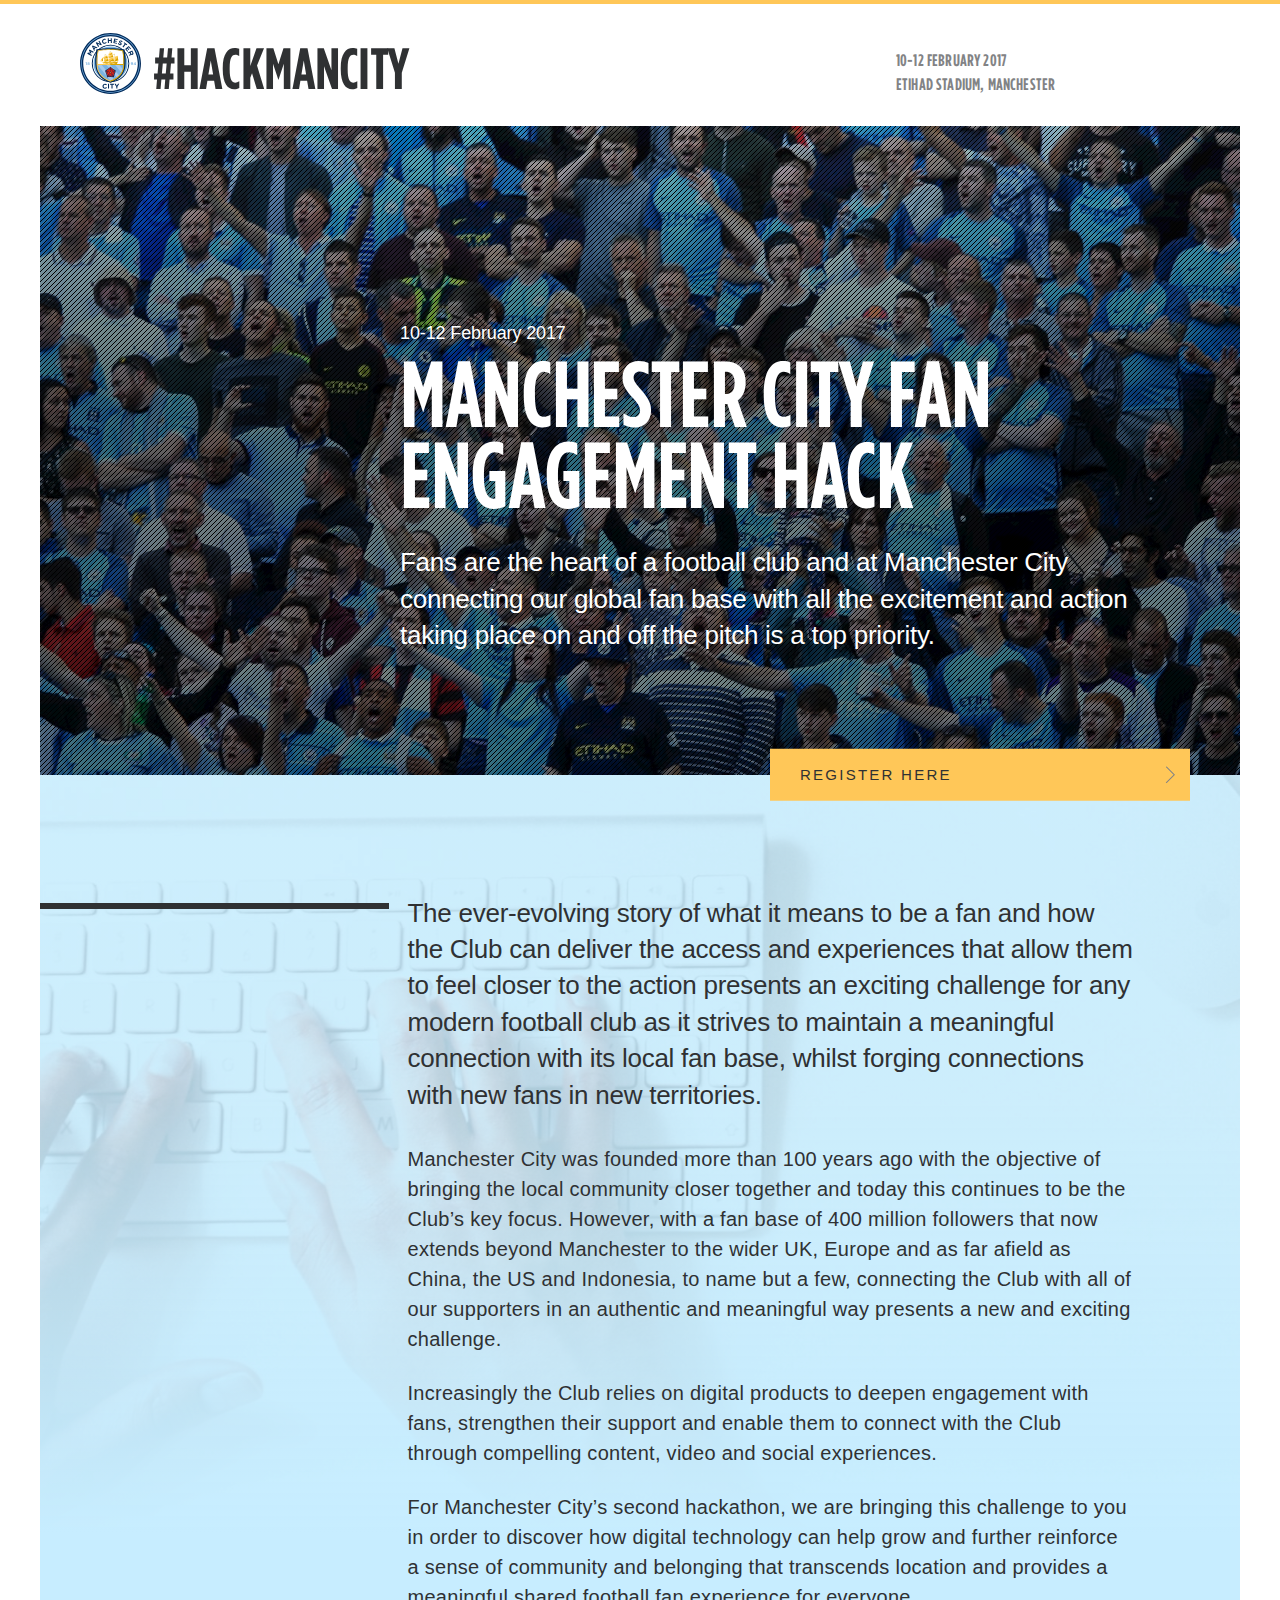
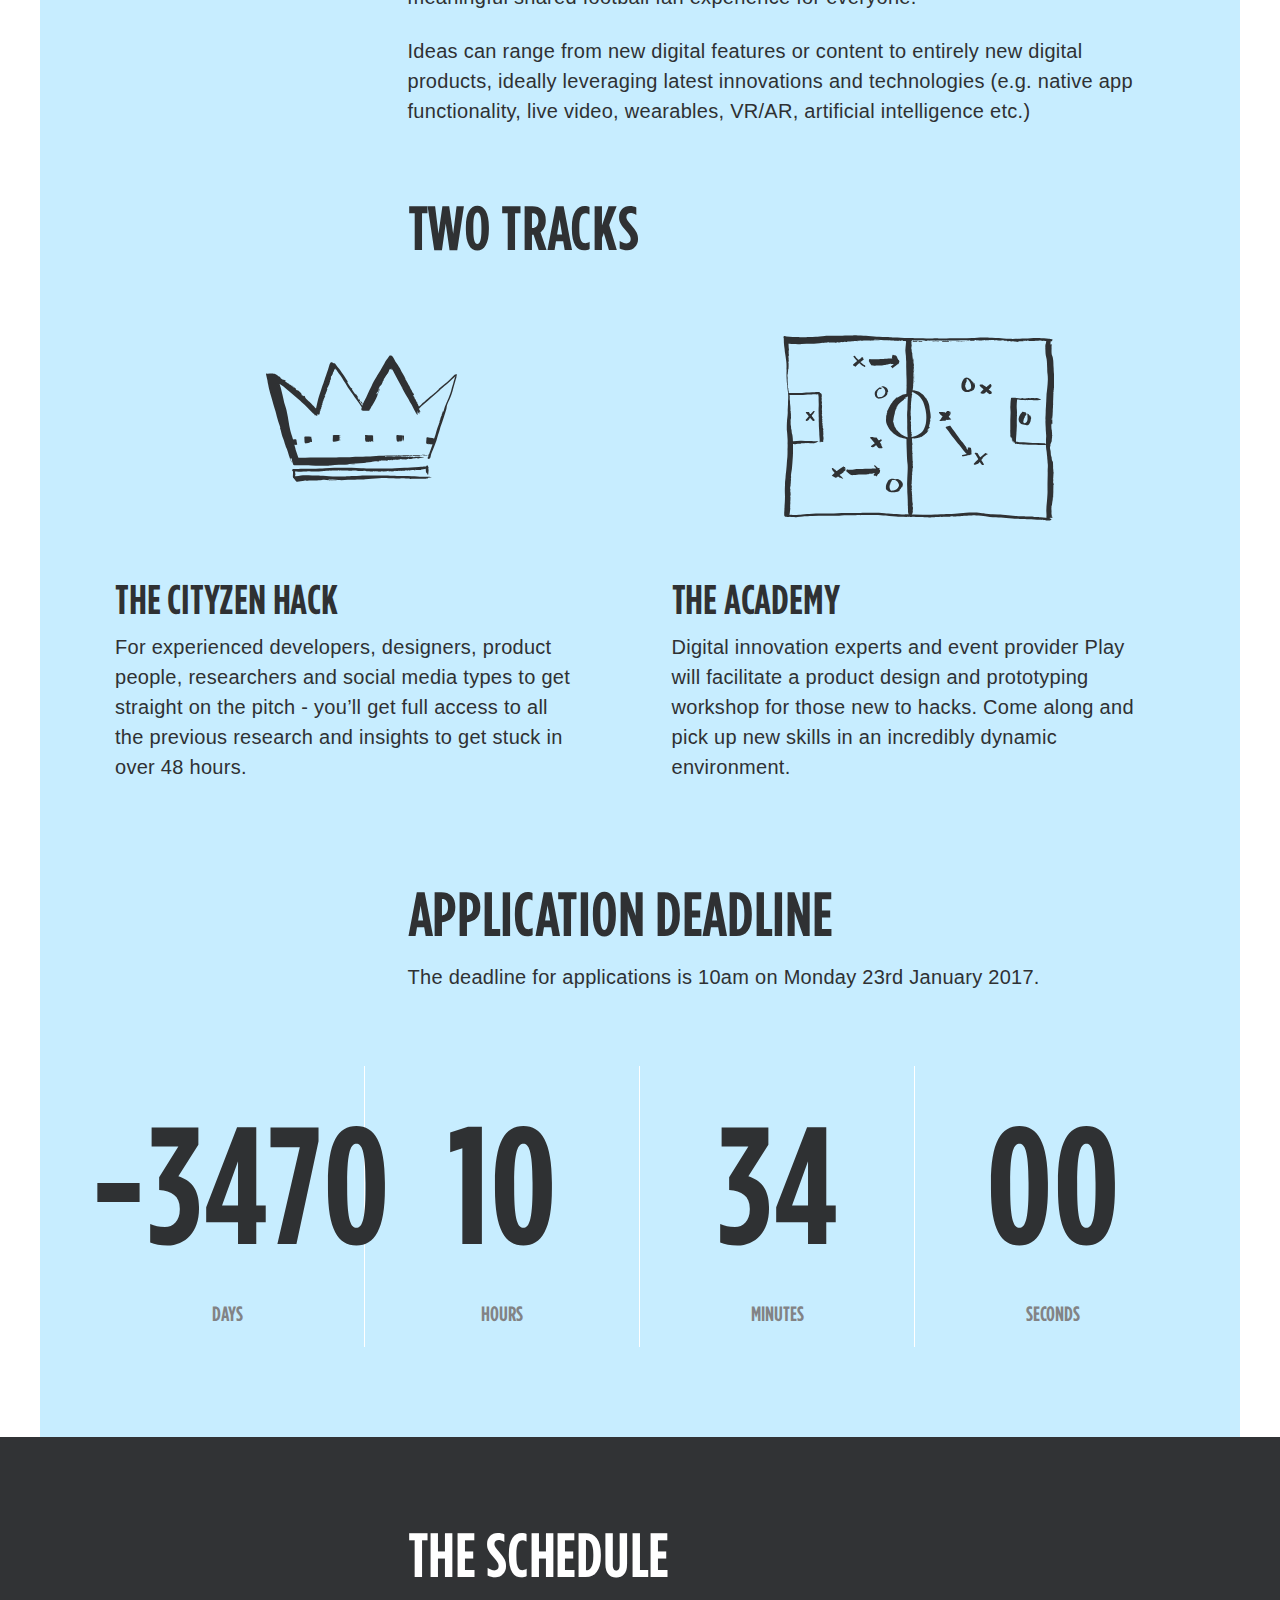
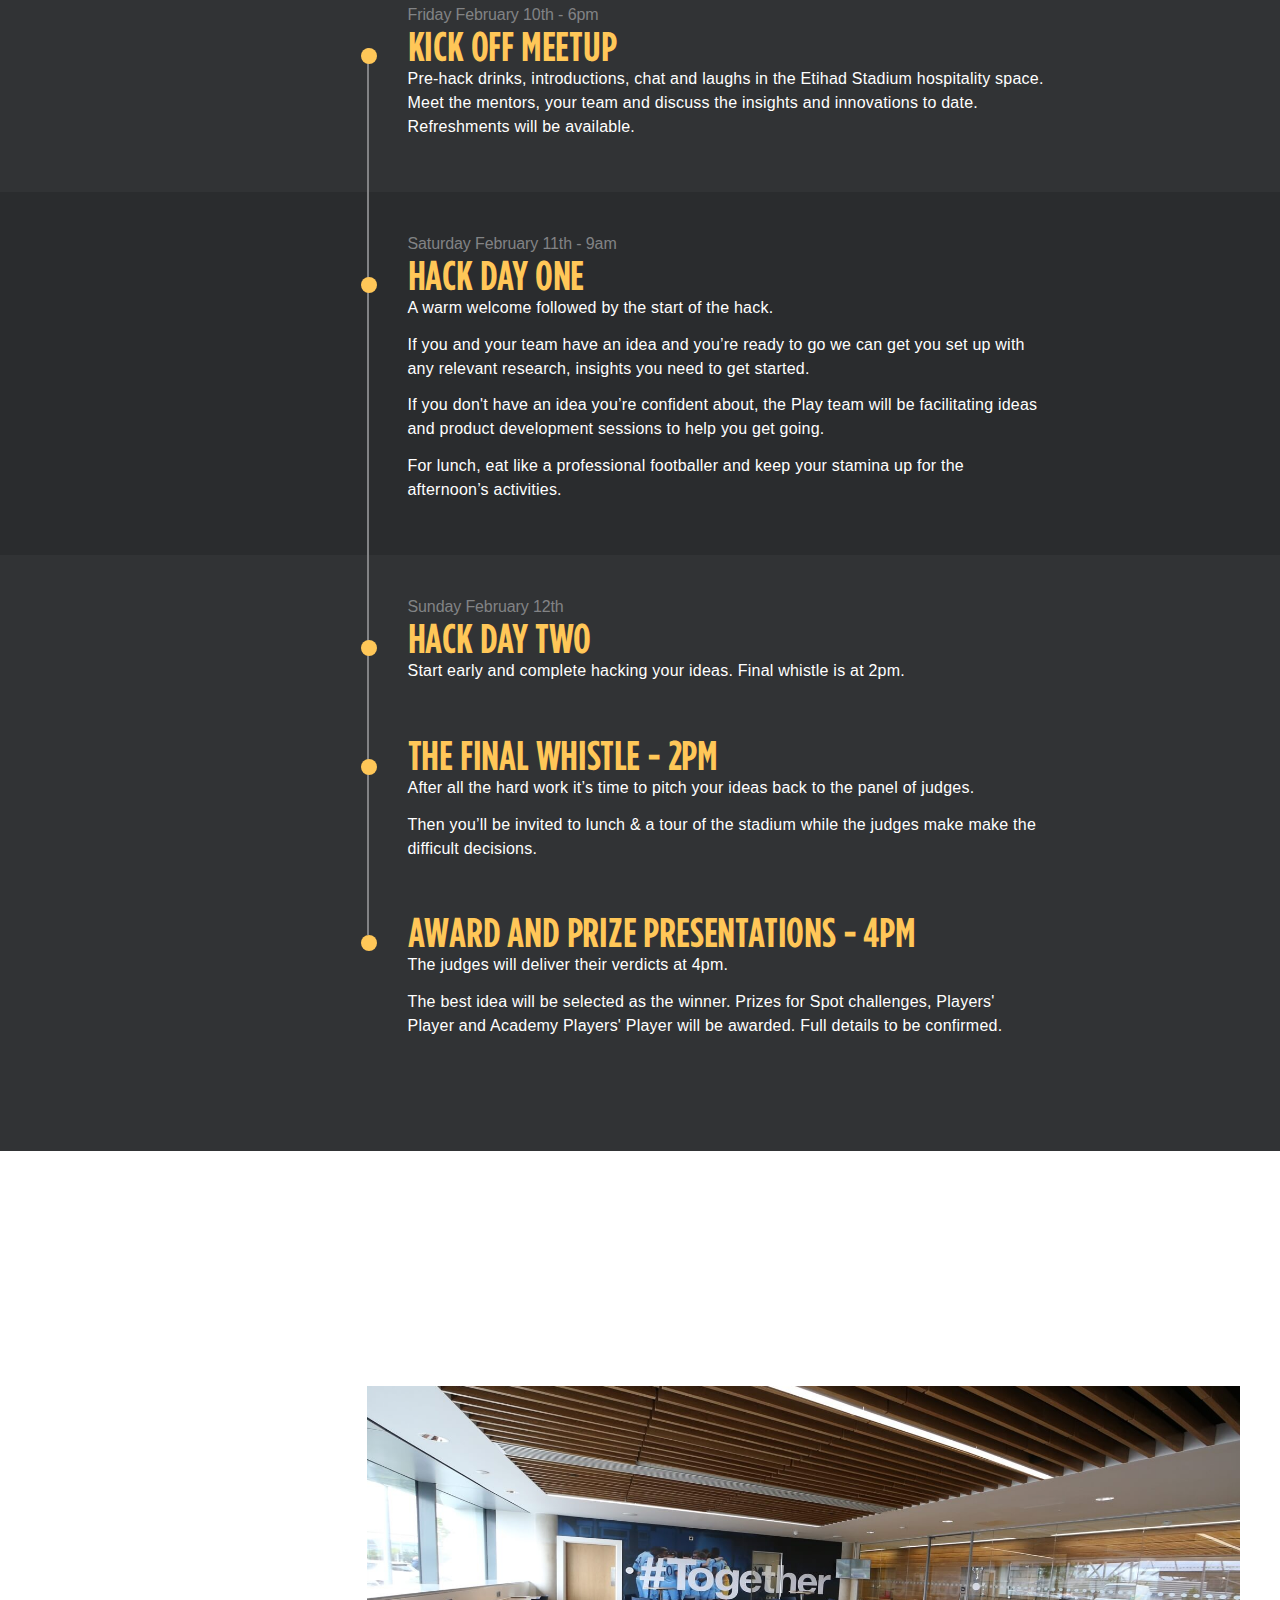
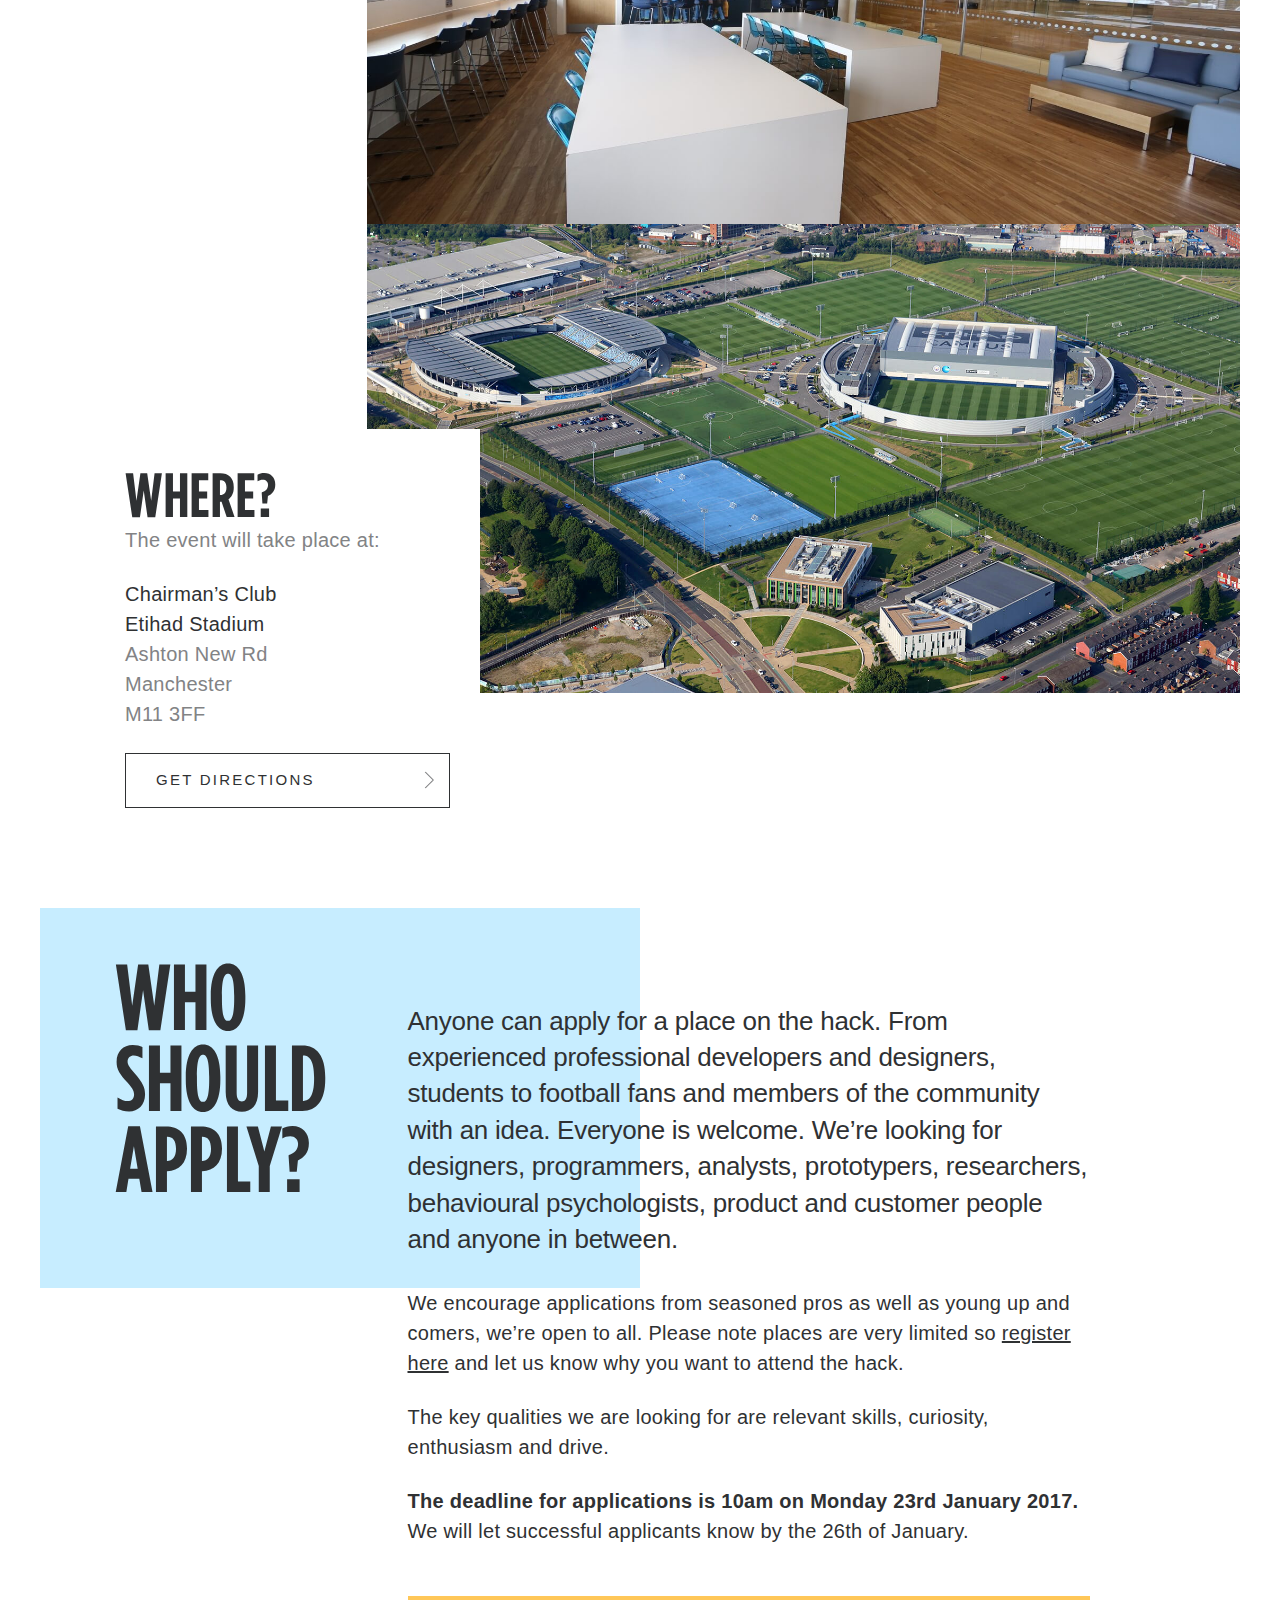
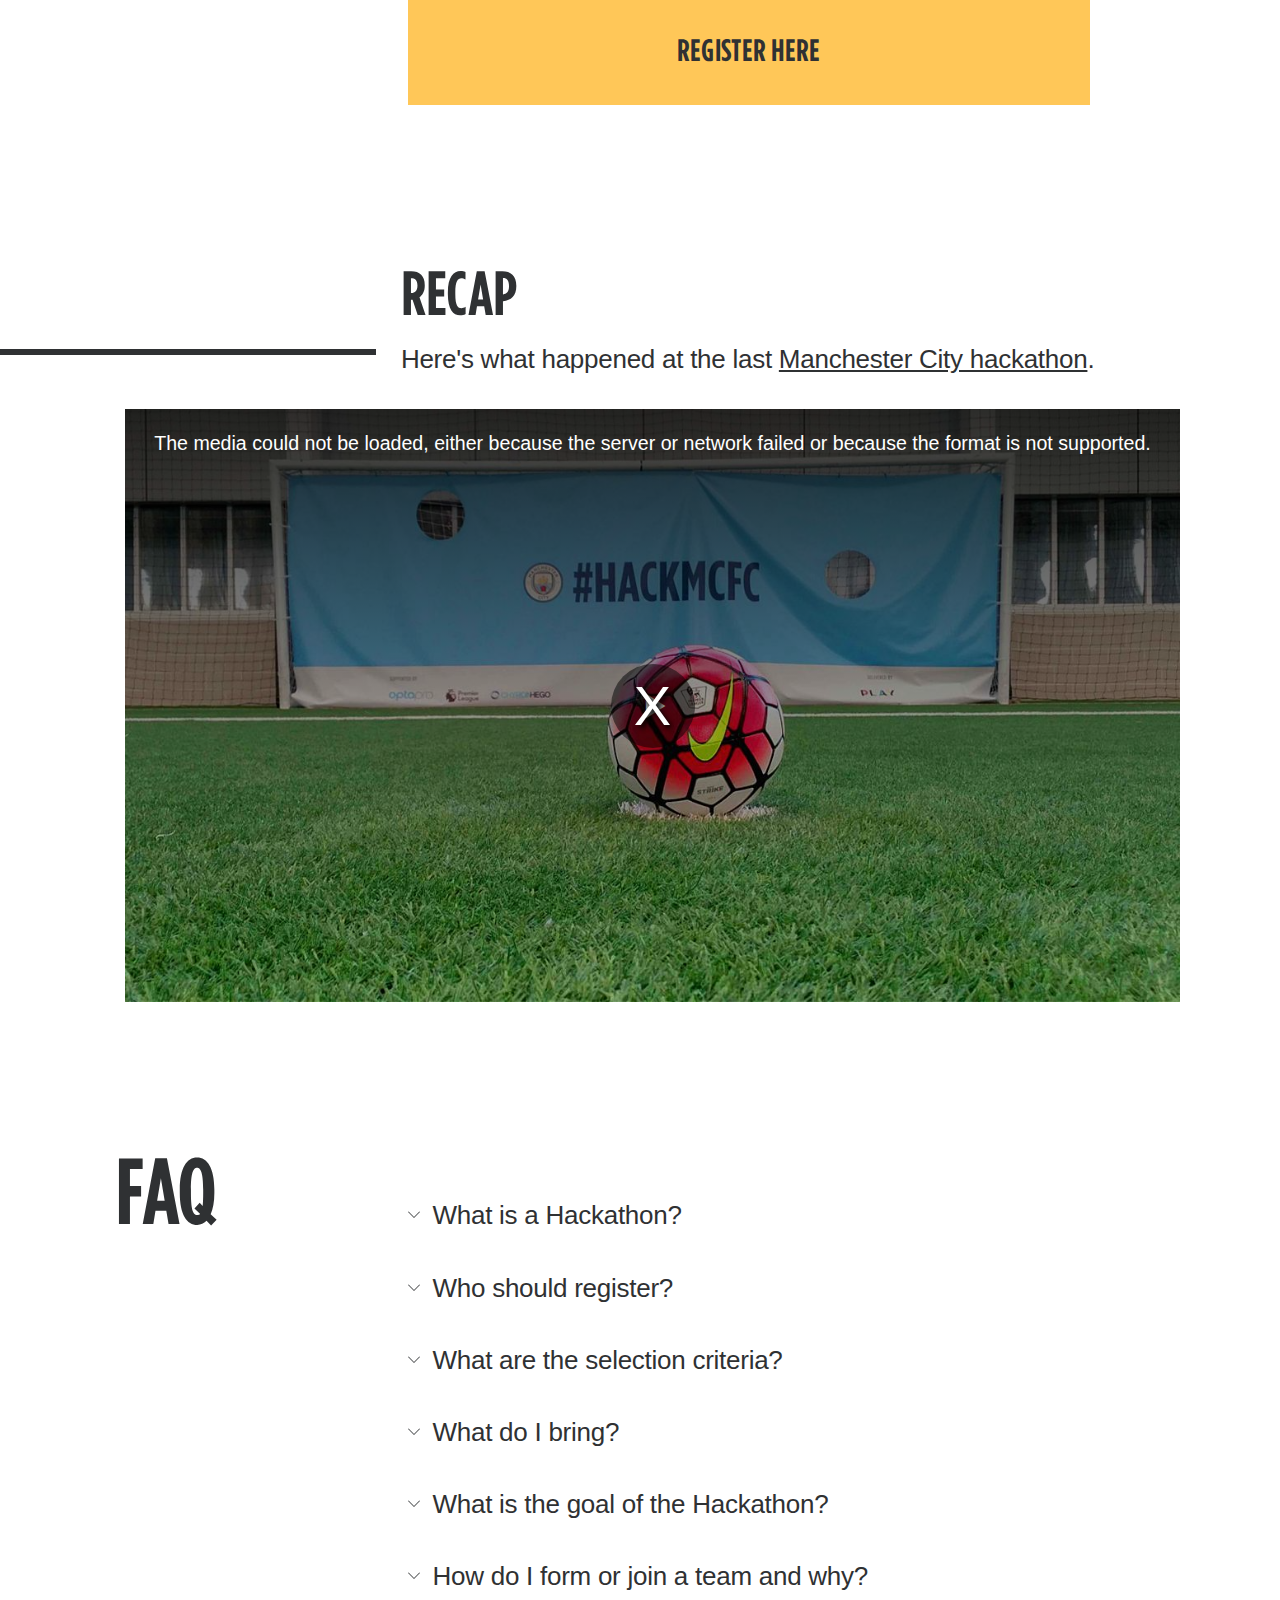
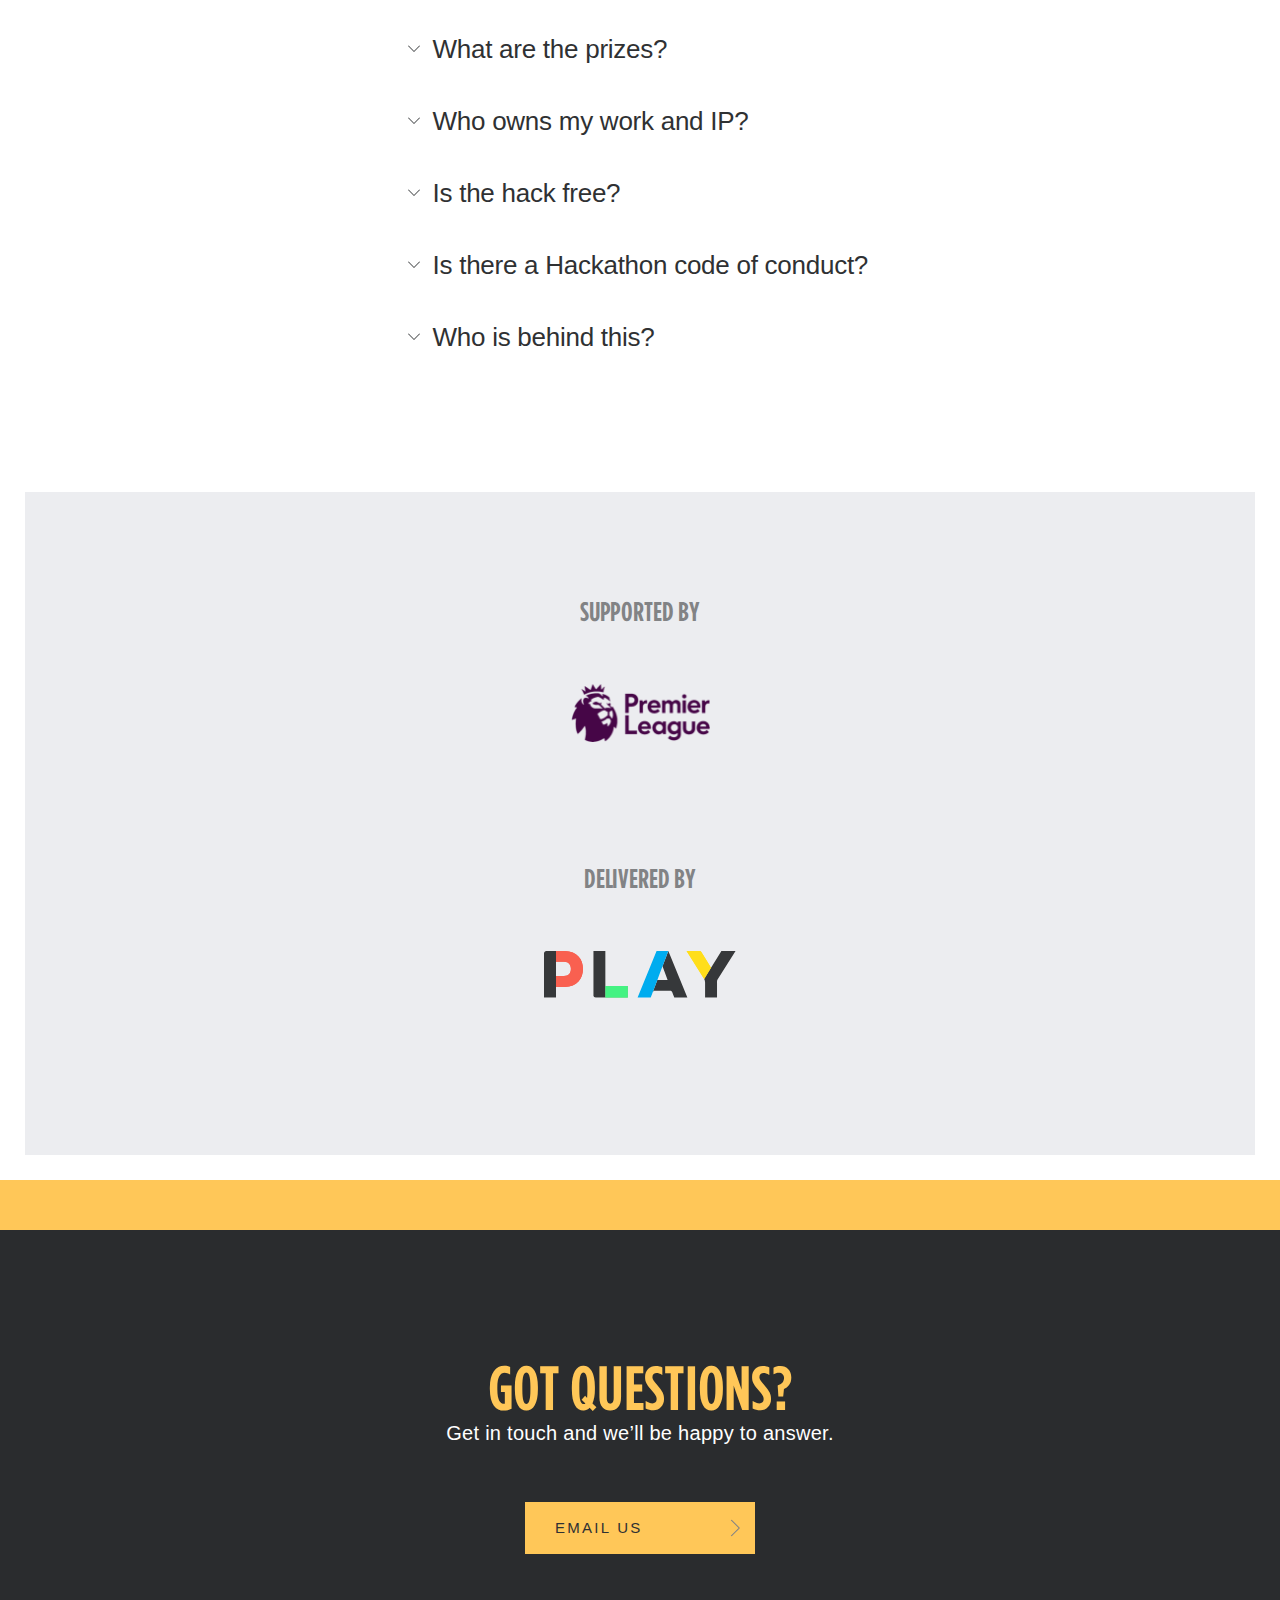
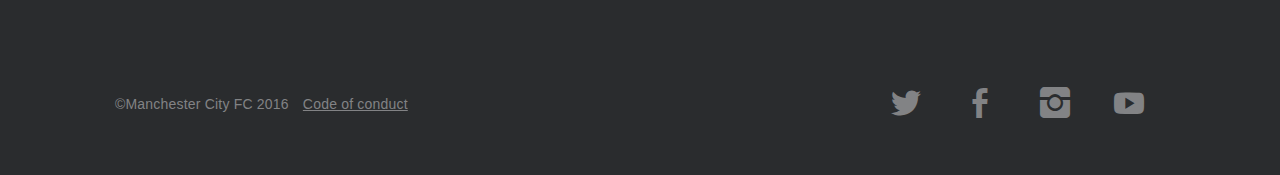
==== commit 7c449ea4: "Text changes" ====
--- a/index.html
+++ b/index.html
@@ -60,7 +60,7 @@
       <div class="content">
         <p class="pre-head">10-12 February 2017</p>
         <h1>Manchester City Fan Engagement Hack</h1>
-        <p>For this hack, we are challenging you to discover how digital technology can help grow and further reinforce a sense of community and belonging, transcending location, to provide a meaningful, shared football fan experience.</p>
+        <p>Fans are the heart of a football club and at Manchester City connecting our global fan base with all the excitement and action taking place on and off the pitch is a top priority.</p>
       </div>
     </div>
   </div>
@@ -77,10 +77,10 @@
     </div>
 
     <div class="content about-top">
-      <p class="line-wrap">Being a fan of a football club has traditionally been a lifetime commitment. But what it means to be a fan today is changing. The traditional ties to clubs through their geography, their founding story, and through family, are starting to wear away. </p>
-      <p>This ever-evolving story of what it means to be a fan and what it is that fans expect of their clubs presents an exciting challenge to the role of the modern football club as it attempts to maintain a connection with the traditional fan base whilst forging connections with new fans in new territories.</p>
-      <p>All of which puts us at an exciting moment in Manchester City’s history – where we can marry on field success to a growing and ever more connected global audience. City was founded more than 100 years ago with a social purpose of bringing the local community together, but how can this be reinterpreted and brought to life in the 21st century with a progressively contrasting fan base in Manchester, the UK and beyond.</p>
-      <p>Increasingly the club relies on digital products to deepen engagement with fans, converting them into stronger supporters by enabling them to connect with the club through compelling content, video and social experiences.</p>
+      <p class="line-wrap">The ever-evolving story of what it means to be a fan and how the Club can deliver the access and experiences that allow them to feel closer to the action presents an exciting challenge for any modern football club as it strives to maintain a meaningful connection with its local fan base, whilst forging connections with new fans in new territories.</p>
+      <p>Manchester City was founded more than 100 years ago with the objective of bringing the local community closer together and today this continues to be the Club’s key focus. However, with a fan base of 400 million followers that now extends beyond Manchester to the wider UK, Europe and as far afield as China, the US and Indonesia, to name but a few, connecting the Club with all of our supporters in an authentic and meaningful way presents a new and exciting challenge.</p>
+      <p>Increasingly the Club relies on digital products to deepen engagement with fans, strengthen their support and enable them to connect with the Club through compelling content, video and social experiences.</p>
+      <p>For Manchester City’s second hackathon, we are bringing this challenge to you in order to discover how digital technology can help grow and further reinforce a sense of community and belonging that transcends location and provides a meaningful shared football fan experience for everyone.</p>
       <p>Ideas can range from new digital features or content to entirely new digital products, ideally leveraging latest innovations and technologies (e.g. native app functionality, live video, wearables, VR/AR, artificial intelligence etc.)</p>
       <h2>TWO TRACKS</h2>
     </div>
@@ -94,7 +94,7 @@
       <div class="half-width academy">
         <svg xmlns="http://www.w3.org/2000/svg" viewBox="-504 308 271 185"><path class="st0" d="M-319.8 313.2zm-55.7 92.4c-.1 0-.1 0 0 0-.1 0-.1 0 0 0zm142.5-58.9c-.1-1.3-.3-2.6-.3-3.9 0-.9 0-1.8-.1-2.7-.2-1.4-.1-2.7-.2-4.1-.1-1.7-.1-3.5-.5-5.2-.2-.7-.1-1.5-.5-2.1-.5-1-.8-2-.8-3-.1-1.6-.1-3.1 0-4.7 0-1.2-.2-2.5.2-3.7 0-.1 0-.2-.1-.2-.6.2-.2-.4-.5-.6l-.3.1c-.1.1-.1.2-.1.4s-.2.2-.3.1c-.1 0-.1-.2-.1-.2.2-.6 0-1.3.2-2 .1-.3-.1-.8.1-1 .2-.2.7-.1 1-.1.2 0 .4-.1.5-.3-.3-.1.1-.3-.1-.4.4-.1.1-.7.5-.8.1 0 0-.2 0-.2-.6-.2-1-.7-1.7-.7-.7.1-1.5 0-2.2-.1-1.6-.3-3.1-.5-4.7-.6-2-.1-4 0-5.9-.1-2.5-.1-5 .1-7.5.2-1.9.1-3.8.2-5.7.2-1.7 0-3.4.2-5.1.2h-.2c-2.3.2-4.6.2-6.9.2-1.1 0-2.2-.1-3.3-.1-2-.1-3.9-.2-5.9-.4-1.6-.1-3.1-.3-4.7-.4-2.6-.1-5.3-.4-7.9-.3h-1.6c-2.1-.2-4.2-.1-6.3-.1-1.9 0-3.9.1-5.8.2-1.7.1-3.5.2-5.2.2-3.3 0-6.7.3-10 .3h-9.3c-2.1 0-4.2.2-6.2.2-2.6 0-5.2.1-7.8-.1-2.1-.1-4.2 0-6.2 0h-1c-1.8.2-3.5.2-5.3 0-2.1-.1-4.1-.1-6.2-.2-1.5 0-3.1-.1-4.7 0-1.3.1-2.7-.1-4.1-.1-2.3 0-4.5-.1-6.8-.2-2.7-.1-5.4-.5-8-.4h-1.4c-1.7-.2-3.4 0-5.1-.2-1.2-.1-2.4-.2-3.6-.2-2.4-.1-4.8-.3-7.2-.4-1.6 0-3.2-.1-4.9-.2-1.9-.2-3.9-.4-5.8-.5-1.6-.1-3.2-.1-4.8-.2-1.9-.1-3.8-.3-5.7-.3-1.6 0-3.3-.3-4.9-.1-1.8.2-3.5 0-5.3.1-1.8.1-3.7.1-5.5.2h-8c-2.3 0-4.6 0-6.9.1-.8 0-1.7.1-2.5.2-1.7.1-3.5.4-5.2.6-1.3.1-2.6.2-3.8.2-2.2.1-4.5.3-6.7.3h-.4c-2.2.3-4.5 0-6.7.2-1.2.1-2.3-.1-3.5-.2-.9 0-1.9 0-2.8-.1-1-.1-1.9 0-2.9-.1-2.1-.2-4.2-.3-6.3-.5-.6 0-1.3 0-1.9-.3-.4-.2-.7.1-1 .3-.3.2-.1.3 0 .4-.2.2.2.5-.1.6.3.2-.3.4 0 .6.5.4.3 1 .3 1.4 0 1.2.1 2.3.1 3.5.1 2 .4 4.1.7 6.1 0 1.9.4 3.7.7 5.5.2 1.2.3 2.4.5 3.6.1 1 .3 1.9.4 2.9.3 2.3.4 4.6.3 6.8 0 .5-.1.9 0 1.4.1.6.1 1.2.1 1.7-.1 1-.1 2.1-.1 3.1 0 1.5 0 3 .1 4.4.1 1.2.1 2.4.2 3.6.1 1.3.4 2.6.4 4 .1 1.7.4 3.4.6 5.1.2 1.4.3 2.7.4 4.1.1 1.7 0 3.3-.1 5-.1 1.1-.1 2.2-.1 3.4 0 1.5-.1 2.9-.2 4.4-.1.9-.1 1.9-.1 2.8 0 .9.1 1.8 0 2.7-.1 1.2-.1 2.4-.3 3.6-.2 1.9-.5 3.8-.5 5.7 0 1.1-.1 2.2-.1 3.2v3.8l.3 2.7c.2 1.3.2 2.6.3 3.9.1 1.8.3 3.7.2 5.5 0 .8-.1 1.5 0 2.3.1 1.1 0 2.2 0 3.4 0 .7-.1 1.3-.1 2 .1 1.5 0 2.9 0 4.4 0 1.9-.2 3.9-.4 5.8-.1 1.2-.2 2.5-.3 3.7-.1 1.7-.2 3.3-.4 5-.2 1.8-.3 3.6-.6 5.4-.2 1.4-.2 2.8-.3 4.1-.1.6-.1 1.1-.2 1.7-.2 1.3-.3 2.6-.3 4 0 1.1 0 2.2-.1 3.2-.1 2.3-.1 4.5 0 6.8.1 2.1.1 4.2 0 6.2-.1 1.8-.1 3.6-.3 5.4-.1.8 0 1.7-.1 2.5-.1.5-.1 1.1-.1 1.7 0 1-.1 2-.2 3v2c0 .8 0 1.5.7 2 .4.3.8.1 1.2.2 1 .1 2 .3 3 .2.5 0 1-.1 1.4 0 1.1.2 2.3.1 3.4.2 1.2.2 2.5 0 3.7-.2 1.8-.2 3.6-.2 5.4-.5 1.5-.3 3.1-.1 4.7-.2 1.5-.1 3-.2 4.5-.2l6.6-.3h4.3c1.3 0 2.6-.1 3.9.1.3 0 .7.1 1 0 .7-.1 1.4 0 2.1 0h1.8c1-.1 2-.1 3-.1h2.2c1.4 0 2.8-.2 4.1-.3 2.1-.1 4.1-.2 6.2-.2h3c2.8-.1 5.6.1 8.4-.1.9-.1 1.8.1 2.7 0 1.6-.1 3.2-.2 4.8-.2h5.8c2 0 4 0 6 .1 1.8.1 3.5.4 5.2.4.8 0 1.7 0 2.5.1 1.1.1 2.2.2 3.4.4 2.3.3 4.5.2 6.8.5 1.4.2 2.7.2 4.1.3 1.1.1 2.2.1 3.3.1l3.2.1c.7 0 1.3-.2 2 0 .3 0 .6-.3.9-.1.4.2.8.1 1.2.1 1 .1 2-.1 2.9-.1 1.4-.1 2.8.3 4.2.3 1.1 0 2.2-.2 3.3 0 .7.1 1.4-.2 2 0 .6.2 1.2.2 1.8.2.2 0 .4-.1.6-.1 1 .3 2.1-.1 3.1.2 1 .2 2-.2 3.1-.2.4 0 .8.1 1.1 0 1-.2 2 .1 3-.2.7-.2 1.3 0 2 .1.9.1 1.7-.4 2.5-.3.4 0 .9.1 1.3.1 1.1 0 2.2-.1 3.4-.1 1.7 0 3.4-.1 5-.1.1 0 .2 0 .3-.1.9-.1 1.8-.3 2.7-.2h2.9c.7 0 1.4-.2 2.1-.2 1.1-.1 2.1.1 3.2-.3.5-.1 1 .2 1.5.1.8-.2 1.6-.1 2.4-.2 1.2-.1 2.5-.2 3.7-.3 1.1-.1 2.3 0 3.4-.1 1.3-.2 2.7.1 4 .1 1.7 0 3.4.1 5 .3 2.9.4 5.7.7 8.6 1.1 2 .3 4.1.2 6.2.4 1.7.2 3.3.1 5 .2 1.7.2 3.5.2 5.2.4 2 .2 4 .4 6.1.6 1.5.1 3.1.2 4.6.2 1 .1 1.9.1 2.9.2 1.2.1 2.5.1 3.7.1 1 0 2.1.1 3.1.2.8.1 1.6.2 2.5.1h2.1c2 .2 4 .4 6 .4 1.2 0 2.4-.1 3.6.1.2 0 .4.2.6.1.7-.1 1.5-.1 2.1.1.9.3 1.9 0 2.8.4.8.3 1.7.2 2.6.2.6 0 1.3.2 1.7-.6-.1-.1-.3.1-.4-.1.8 0 1.1 0 1.4-.2-.1-.1-.2-.1-.3-.2-.6-.6-1.1-1.4-2.1-1.4-.1 0-.1-.1 0-.2 0 0 0-.2.2 0 .1.2.4 0 .5.1.6 0 1.1-.3 1.7-.1.2.1.2-.1.3-.2.2-.2.5-.5.8-.1 0-.8-.7-.8-1.2-1 .5-.2.7-.7.3-.9-.3-.2 0-.3-.1-.4.2-.2.1-.4-.1-.6 0 0-.2 0-.1-.2.2-.2.1-.5 0-.8v.5c-.1-.2-.2-.6-.1-.7.5-.3.2-.7.1-1 0-.1-.4-.4.1-.5v-.2c-.2-.5-.1-1.1-.1-1.7.1-.5-.3-.9-.1-1.4.1-.3-.2-.7.1-1 .1-.1.1-.2 0-.3-.2-.4 0-.7 0-1-.1-.4.2-.7.4-1.1.2-.5.1-1 .2-1.5.2-.7.1-1.5.3-2.2.2-.8.3-1.8.3-2.6 0-.7.2-1.4.2-2.1.2.6 0 1.2 0 1.9 0 .6-.2 1.2-.1 1.8.7-5 .7-10 .6-15 .8-1.1.4-2.1-.1-3.2v3.7c0 3.3.1 6.6-.2 9.9 0 .1.1.3-.2.3.2-.8.1-1.5.2-2.3.2-1.5.1-3 .1-4.6 0-1.1.1-2.2.1-3.3 0-.4-.2-.7-.1-1.1.1-.4 0-.7 0-1 0-1-.2-2.1 0-3.1.1-.4.1-.9.2-1.3-.2.1 0 .3-.3.3.3-.5 0-1.1 0-1.6 0-.2.2-.3.2-.6-.1-.8.1-1.6.1-2.4 0-.6 0-1.2.1-1.9.1-.4.4-1-.2-1.5.3-.7.1-1.3-.1-1.9 0-.2.2-.5.1-.7-.3-.6-.1-1.2-.2-1.8-.1-.5.1-.9 0-1.4-.1-1 0-2-.1-3 0-.5 0-1-.2-1.4-.1-.3-.4-.5-.5-.7-.3-.6-.3-1.2-.5-1.8-.2-.7-.1-1.5-.2-2.2-.1-.5-.7-.8-.4-1.4.1-.3-.3-.2-.3-.4 0-.5-.1-1.1-.1-1.6 0-1.4-.2-2.7-.5-4.1-.1-.4-.6-.7-.1-1.2-.2-.1-.2-.4-.2-.6.1-.6.1-1.1.3-1.7 0-.2.1-.4.1-.6 0-.2.2-.3.2-.5.2-.4-.3.1-.3-.2v-.1c.2-.3 0-.7.1-1.1.2.4.3.4.5 0 .1-.3.4-.5.2-.9-.1-.2 0-.4.2-.4.1 0 .2 0 .2-.1 0-.7.2-1.3.2-2 0-.5-.1-1.1.2-1.8v3.4c.1-.1.1-.2.1-.2 0-1.6 0-3.3.1-4.9 0-.3-.3-.8.3-1 .1 0 .1-.4 0-.4-.6-.1-.3-.6-.3-.9 0-2-.4-4-.4-6 0-.9-.1-1.8-.1-2.7 0-.1.1-.3-.2-.3l.2 4.4h-.2c-.2-1.7-.2-3.5-.2-5.3.2.2 0 .5.3.7.1-.5-.1-1.1.5-1.5.1 0-.1.4.2.3.2-.1.2-.2.2-.4v-.3c0-1.2-.1-2.4-.1-3.5 0-.2.1-.5-.3-.4-.3.1-.2.3-.2.5 0 .1.1.2 0 .3-.1 0-.2 0-.3-.1-.1-.1.1-.1.1-.2 0-.2.1-.4.1-.7 0-.3-.1-.5.2-.8v.2c0 .2 0 .4.2.4.3 0 .1-.2.1-.4.1-.3 0-.5.1-.8.4-1.6.2-3.3.4-4.9.2-1.5 0-3 .2-4.5.1-1 .3-1.9 0-2.9.5-.4.2-.9.2-1.4V374c0-.6.1-1.3.1-1.9 0-.9.1-1.9.1-2.8 0-1.1.1-2.1.1-3.1.1-.6.2-1.2-.4-1.7.4.3.5.1.6-.3.1-.5-.3-1.1.2-1.6-.1-1.3.2-2.6.4-3.8.2-1.5.1-3 .3-4.4.1-.9.2-1.8-.2-2.6-.2-.4.2-.6.2-.9-.2-1.4-.3-2.8-.5-4.2zm-27.9-33.9c-.1 0-.1.1-.2.2 0 0-.1-.1-.1-.2.1-.1.2-.1.3 0zm-117.6 174.1c-.5-.1-1 0-1.5 0-.8-.1-1.7.1-2.5.1-.9 0-1.7-.1-2.6-.1-1.8 0-3.5-.1-5.3-.3-.9-.1-1.8 0-2.7-.1-1.9-.2-3.9-.3-5.8-.5-1.1-.1-2.3-.2-3.4-.3-2-.1-3.9-.3-5.9-.4h-.8c-1.7 0-3.5-.1-5.2-.1-1 0-2 .1-2.9.1-.8 0-1.7-.1-2.5-.1-2.2.2-4.4 0-6.7.2h-2.3c-3.5.1-7 .1-10.5.1-2.1 0-4.1 0-6.2.1-2.6.1-5.2.3-7.8.4-.8 0-1.6.1-2.5.1h-15.5c-2.3.1-4.5.1-6.8.5h-1.2c-1.9-.1-3.8.2-5.7.3-1.1 0-2.1.3-3.2.3-1.6 0-3.1.4-4.6.4-1.1 0-2.2 0-3.3-.3-.2-.1-.7-.1-1 .1-.2.1-.4 0-.7 0 .4-.2.2-.5.2-.8.3-1 .2-2 .4-3 .1-.8.1-1.6.3-2.4.1-.2-.1-.5-.1-.6-.2-.7.1-1.4 0-2.1-.1-.7 0-1.4.1-2.1.1-.6.1-1.2 0-1.8-.1-.5.1-1 .1-1.5 0-.9.1-1.9.1-2.8 0-.5 0-.9-.2-1.4-.1-.1-.1-.3 0-.4.7-1.3.1-2.6.2-3.9 0-.3-.3-.5-.3-.9s0-.7.2-1c.1-.3.1-.6-.1-1-.3-.7-.3-1.5 0-2.2.2-.4.2-.5 0-.8-.1-.1-.1-.2 0-.3.6-.5.2-1.2.3-1.7.1-.8.2-1.5.2-2.3-.1-1 .4-2 .1-2.9-.2-.8.2-1.4.3-2.1 0-.4-.3-.4-.3-.7.2-1.4.2-2.8.5-4.1.5-1.8.5-3.7.7-5.6.2-2.1.4-4.3.5-6.4.1-1.5.3-3 .3-4.5 0-.9.1-1.8.1-2.6v-8.7c0-.3.2-.4.4-.3.9.3 1.9.1 2.8-.1 1.1-.1 2.1-.1 3.2-.2.8-.1 1.6.1 2.4-.1.9-.2 1.7 0 2.5-.1.9-.2 1.8.1 2.7.2.8.1 1.6 0 2.5 0-1.2-.1-2.3-.2-3.5-.3-1.3-.1-2.6-.1-3.9-.2-.3 0-.7-.2-1 .1 0 0-.2.1-.3-.1v-.2c.1-.2.2 0 .3 0 .8-.1 1.5 0 2.3 0 .9.1 1.9.1 2.8.1 1.8 0 3.5.3 5.3.1.5 0 1.1 0 1.6.1.6.1 1.2.1 1.8 0l-1.2-.2c1.1-.1 2.2.1 3.2-.2h-2.3c.9 0 1.8-.2 2.7-.3-.7-.1-1.4.1-2.1-.1.7.1 1.2-.4 1.7-.6.6-.3 1.2-.5 1.7-.8-.8-.1-1.6 0-2.4.1-1.5.1-3-.1-4.5-.2-1.1-.1-2.3 0-3.4 0-2.7-.1-5.4-.5-8.1-.3-2.3.1-4.6.3-6.8.5-.3 0-.5.2-.5-.4 0-1.5-.1-2.9-.3-4.4-.1-.7-.2-1.4-.4-2.1-.4-1.2-.6-2.4-.6-3.7 0-.3-.1-.7-.1-1.1v-.1c-.7-.4-.2-1.1-.4-1.7-.2-.8 0-1.7-.1-2.5-.2 0 0 .4-.2.3-.2 0-.1-.2-.2-.3-.3-.3.1-.2.1-.3.2-.3 0-.7.1-1-.3.2-.1.5-.2.8-.1-.6 0-.8.1-1.7 0-.3-.1-.8-.1-1.2.1-.4.1-.8 0-1.2-.1-.5-.1-1 .2-1.3.2-.2.1-.5.1-.7 0-.8.4-1.5 0-2.3-.1-.2-.1-.6.1-.9.1-.2.3-.6-.1-1-.2-.1.1-.5 0-.8-.1-.6-.3-1.2-.1-1.9 0-.2 0-.5-.2-.8-.3-.4-.2-1-.1-1.5.1-1.8-.2-3.5-.4-5.3-.1-.7-.1-1.5-.1-2.2 0-.6 0-1.2-.2-1.8-.1-.2-.3-.6.1-.9-.2-.2-.2-.4-.2-.7.1-1.1.1-2.2-.1-3.3 0-.1-.1-.2-.2-.3.9.1 1.8.1 2.7.2.3 0 .5 0 .8-.1 0 0 0-.1.1-.1.8.4 1.6 0 2.4.1 1.3.1 2.7.1 4 0 1.2-.1 2.3 0 3.5 0 1.7 0 3.3-.3 5-.4 1.3 0 2.6-.1 3.9-.2 1.8-.2 3.5-.1 5.2 0 .3 0 .6 0 .8-.1.5-.1.5.4.7.6-.4.4 0 .8 0 1.2.2 1.2.1 2.5.1 3.7 0 1.1.1 2.2.1 3.3.1 1.7 0 3.3-.1 5 0 1.2-.1 2.4 0 3.6 0 .9 0 1.8.1 2.7 0 .8-.1 1.6 0 2.3.2 1.9-.1 3.8.1 5.6.1 1.4 0 2.8.1 4.3l.3 4.8c.1 1.1.1 2.1.1 3.2.1 1.6.3 3.2.4 4.8 0 .8-.1 1.7 0 2.6 0 .2-.1.4.1.5.1-.4.6.1.7-.4 0-.1.1-.1.1-.2l.1.4c.2-.4.2-.8.2-1.2.3.3 0 .7.1 1 .2 0 0-.3.1-.3s.3 0 .2.2c0 .2.2.2.3 0 .1-.3.3-.3.4 0h.1c.3-.1.3-.1.4.2 0-.6.7-.3.7-.8.1.1.2 0 .2-.1-.5-.7 0-1.4.1-2.1.1-1 .1-1.9-.2-2.9 0-.2-.3-.6 0-.8-.3-.5.2-.9.1-1.3s0-.8-.1-1.2c-.1-.7.1-1.4-.1-2.1-.1-.3-.6-.7.2-.9 0 0 0-.5-.1-.7-.1-.3-.2-.7-.2-1 0-.4-.4-.7-.5-1.1-.1-.3 0-.5.2-.6.2-.2.2-.6 0-.6-.3 0-.2-.2-.2-.3-.1-.4.2-.9-.2-1.3-.1-.1.2-.1.2-.3-.1-.4.1-.9-.3-1.2-.4-.3 0-.6 0-.9.1-.6.3-1.2-.2-1.7-.1-.1-.1-.3 0-.3.5-.3.2-.8.3-1.3-.2.1 0 .4-.3.4h-.1c0-.3 0-.6.1-.9 0-.1.2-.2.2-.3 0-.3-.1-.6 0-.8.1-.3-.1-.6-.2-.8-.2-.4-.5-.6 0-.9-.4-.1 0-.5-.2-.7-.3-.4.1-.8.2-1.3 0 0 .2-.1.1-.2-.4-.4-.2-.9-.2-1.4 0-.2-.1-.4.1-.6.1 0 .1-.2 0-.3-.5-1.1-.1-2.3-.1-3.5 0-1 .3-2-.3-2.9 0-.1-.3-.7.2-.9.1-.1.1-.1.1-.2 0-.7 0-1.3-.2-2-.2-.5-.3-1.1-.1-1.7.2-.7 0-1.4-.1-2.1 0-.3-.1-.6.1-.8.2-.2.1-.5.1-.8 0-.5-.1-1-.1-1.6 0-.4-.5-.5-.7-.8-.1-.1-.2-.2-.3-.4-.1-.3-.1-.4-.5-.2h-.1c.2-.3-.4-.3-.2-.6.1-.1-.1-.1-.2-.1-1.1-.1-2.1-.4-3.2-.2-1.4.2-2.8 0-4.3.1-2 .1-4.1.2-6.1.4-1.4.1-2.8.2-4.1.3-1.8.1-3.5 0-5.3.1-1.6.1-3.2.1-4.8.1-1 0-2-.3-2.9 0-.1 0-.2 0-.2-.1 0-.3-.3-.6 0-1 .1-.1.1-.3 0-.3-.3-.6-.3-1.3-.4-1.9 0-.2-.3-.5 0-.8.2-.1 0-.4-.1-.5-.3-.6-.4-1.3-.4-1.9 0-.5-.3-.9-.1-1.3.2-.5.1-1 0-1.5-.2-.7 0-1.4-.1-2-.1-.8-.1-1.6-.1-2.3 0-.5.1-1 .1-1.5 0-.3.2-.7-.3-.7v-.1c.3-.5.1-1.1 0-1.5-.1-.5.3-.9.1-1.3-.1-.2.2-.1.3-.3.1-.4 0-.7 0-1 .1-.9.4-1.8.3-2.7 0-.3 0-.5-.3-.8.7-.1.7-.8.7-1.2.1-1.5.1-3 .1-4.5 0-.1.1-.3 0-.4 0-.1.4-.5-.2-.3 0-.1-.1-.3-.1-.4.3-.6.2-1.2.4-1.9.1-.6.1-1.2-.2-1.7.5-.6-.2-1.3 0-2 .1-.2 0-.6-.1-.9-.1-.2 0-.4.1-.5.2-.1.2.1.2.2h.2c.1 0 0-.1 0-.1 0-.6 0-1.2-.1-1.8-.1-.5-.3-1 .1-1.5.1-.1 0-.2-.2-.2 0 0-.1 0-.1-.1 0-.2-.1-.4 0-.6.2-.4.2-.4 0-.7 0 0-.1 0 0-.1.6-.7.3-1.6.2-2.3-.1-1.1-.2-2.3-.2-3.4 0-.4 0-.9-.2-1.4.9.1 1.8.1 2.8.2 1.5.2 2.9-.1 4.4-.1 2 0 4.1.4 6.1.2 3.2-.3 6.4-.3 9.6-.4 1.8-.1 3.6-.2 5.3-.3 2-.1 4-.3 6-.6.1 0 .5-.2.2.2.2 0 .4.1.5 0 .5-.5 1.2-.2 1.8-.5h.2c.9.5 1.8-.1 2.6.1-.1-.2-.3-.1-.5-.3.6.2 1.2-.3 1.7.3.2.2.5.1.8 0 .6-.2 1.2-.2 1.8-.2-.2.2-.5 0-.8.2h2.2v-.1h-1v-.1h3.2v.1h-1.5c1 .1 2 .3 2.9-.1.6-.2 1.2-.2 1.7 0 .3.1.6.1.9 0 .9-.2 1.8-.5 2.7-.3.9.2 1.7-.2 2.5-.3.5-.1 1 .2 1.6.1.4-.1.8 0 1.1-.2.2-.1.5-.2.7-.2 1.6.1 3.1-.4 4.6-.3.9.1 1.9 0 2.8-.1.8-.1 1.5.2 2.3.1-.1-.2-.3 0-.5-.2v-.1c.9-.5 1.9 0 2.8-.4h.4c1.6.3 3.2.1 4.9.1 1 0 2-.3 3-.2.9.1 1.8 0 2.6.3 0-.3-.2-.1-.3-.3 1.3.1 2.6.3 3.8-.2-.1.2-.2.1-.3.3 2.9-.3 5.7.2 8.5.1-.7-.1-1.4-.1-2-.2-1.5 0-3-.2-4.5-.2-.9 0-1.7-.1-2.6-.2.5-.3.9.2 1.5-.1l.2-.1c-.5 0-.8 0-1.3-.2.8 0 1.5.2 2.3.1.3-.1 0 .3.2.3 0-.3.2-.3.5-.3l4.5.3c1.8.1 3.5.2 5.2.3.5 0 .9-.2 1.4-.1-.1.2-.4 0-.5.2.8-.1 1.6.1 2.4-.1.1 0 .5.2.7.2 1.1 0 2.2.2 3.2-.1.4-.1.7.3 1 .3 1.4 0 2.9.1 4.3.2.7.1 1.4-.1 2.1.1.1 0 .3-.1.3-.2 0-.2-.2-.2-.3-.2-.9 0-1.8-.2-2.7-.2.4-.3.9.1 1.2-.1-.2-.2-.4.1-.6-.2.5.2 1.1-.2 1.3.1.4.6.9.2 1.3.2h-.4c.7-.1 1.4-.1 2.1 0-.3.3-.8-.1-.9.5 1.2 0 2.3.4 3.4.1 0 .3-.3.1-.3.3.6 0 .6.5.6 1-.1.8-.3 1.6-.3 2.4-.1 2.2-.6 4.4-.4 6.6.1 1.6.3 3.1.5 4.7.1 1 0 2 .1 3 .1.8.1 1.6.2 2.5.1.5 0 .9 0 1.4 0 2.4 0 4.9.1 7.3.1 1.6 0 3.2.1 4.8.2 2.8.2 5.7.2 8.5 0 .7 0 1.5-.1 2.2 0 .4.1.7.1 1.1-.1 1.6-.1 3.3-.2 4.9 0 .6.1 1.2 0 1.9 0 .3-.1.4-.3.4-1 .2-2 .2-2.9.5-.5.1-.8.4-1.3.4-.3 0-.2.5-.6.6-.4.1-.7.3-1.1.4-.9.4-1.8.8-2.6 1.5l-.2.2c-.9-.3-1.3.4-1.8.8-.7.6-1.4 1.4-2 2.1-.6.7-1.2 1.5-1.6 2.3 0 .1-.1.3-.2.3.1.1-.6 0-.1.3.1.1-.2.1-.3.1-.4-.1-.4.4-.6.6 0 .1.3 0 .3 0 0 .4-.7-.2-.3.5-.8.4-.8 1.3-1.2 1.9-.6.8-.9 1.9-1.4 2.8-.2.4-.3.8-.7 1.2-.3.3-.6 1-.3 1.5.1.2 0 .4-.1.5-.3.4-.1 1-.5 1.4.4.3.1.6 0 .8-.6 1.1-.4 2.4-.5 3.5-.1 1.5-.2 3.1.2 4.6.3 1 .6 2 1.2 3 .3.5.5 1 .8 1.5.5.9 1.1 1.9 1.8 2.7.5.5.7 1.2 1.5 1.5.3.1.6.7.9 1.1.9 1.2 2.2 1.9 3.5 2.6.5.3 1 .6 1.6 1 1.3.7 2.7 1.2 4.1 1.6 1 .3 2 .5 3.1.8.3.1.7 0 1 .1.6.1.7.4.7.9v3.9c.1 3 .2 5.9.3 8.9.1 1.9.1 3.7.2 5.6.1 2.2.3 4.4.6 6.6.2 2.4.1 4.8 0 7.2-.1 2.1-.2 4.1-.3 6.2-.1 2-.1 3.9-.2 5.9 0 2.2.2 4.4.2 6.6 0 1 0 2 .1 3.1.2 2 .2 4 .3 5.9.1 1.3 0 2.5.1 3.8 0 .9-.1 1.9.1 2.8.1.4 0 .8 0 1.2 0 .9.1 1.7.1 2.6 0 .9 0 1.8.1 2.7.1.7.3 1.3.6 2 1-.1.4-.1-.2-.2zm-1.4-98.5c.1 2.2.1 4.5.1 6.8.1 1.9 0 3.7 0 5.6.1 2.1.1 4.2.3 6.3.1.9 0 1.8.2 2.6-1.1.1-2.1-.5-3-.9-1.3-.5-2.4-1.4-3.6-2.1-.6-.4-1-.9-1.5-1.4-.2-.2-.5-.3-.7-.5-.6-.5-.8-1.2-1.3-1.6-.2-.2-.4-.4-.7-.5-.1 0-.2-.1-.3-.2-.2-1.2-1.2-1.9-1.6-3v-.1c-.8-.5-.5-1.5-.9-2.2-.5-.9-.3-2-.8-2.9-.2.3.1.6.1.9-.4-.5-.4-1.6-.1-2.1.1-.2.1-.4.1-.7.1-1.5.5-3 .8-4.4.3-1.2.8-2.4.8-3.7v-.1c.6-1.1.5-2.5 1.6-3.4.1-.1-.1-.2 0-.3l.3-.3c-.4 0-.5-.2-.3-.6.1-.2.3-.4.4-.5.1-.1.1-.3.2 0 0 .1.1.1.2 0s.2-.3.1-.4c-.1-.2-.1.1-.2.1-.3 0-.1-.2 0-.2.7-1 1.3-2 2.2-2.8 1.3-1.4 2.8-2.5 4.4-3.6.2-.1.4-.3 0-.5l-.1-.1c1.1-.4 2-1 3.1-1.4-.7.2-1.4.2-2-.2 1.1 0 1.9-.9 3-1-.1 1.8-.2 3.6-.3 5.3-.2 2.6-.1 5.1-.2 7.7-.2 2.1-.4 4.3-.3 6.4zm4.1 17.5c.1 0 0-.2.1-.3.1-.2-.2-.4-.1-.4.3-.1.1.2.2.4.1-.2.2-.4.2-.7 0-.1-.1-.3-.1-.3-.8-.1-.3-.6-.3-1-.2-1.2-.2-2.5-.2-3.7 0-.8 0-1.7.1-2.5 0-.2 0-.3-.1-.5-.3-.6-.2-.6-.1-1 .1-.3.2-.7.1-1-.1-.3.2-.7-.3-1-.2-.1-.2-1.1 0-1.3.5-.4.3-.8.3-1.2-.1-.7 0-1.4 0-2.1 0-.4-.3-.7-.3-1.2 0-.6-.1-1.2 0-1.8.1-.6-.1-1.2-.1-1.8.1-1.2.2-2.5.3-3.8 0-.7.2-1.4 0-2.1-.2-.6.2-1.3.1-2 0-1 .1-2 .2-2.9 0-.4.1-.8.3-1.2.1-.2 0-.2-.2-.5-.1-.1 0-.3 0-.5.3-.5.3-1.2.4-1.7 0-.8.1-1.5.2-2.3.2-.3 1-.7 0-1v.1c0-.2 0-.4-.1-.5 0-.2 0-.5.1-.7 0-.1-.2-.5.3-.3.2.1.1-.2.1-.4s.1-.4.4-.3c1.8.9 3.5 2 5.1 3.2 1.6 1.3 2.9 2.8 4 4.4 1 1.5 1.8 3.2 2.3 4.9.5 1.5.9 2.9 1.2 4.4.3 1.1.5 2.2.6 3.3.4 2.2.5 4.5.4 6.8-.1 1.6-.2 3.2-.5 4.8-.4 1.8-.9 3.4-1.7 5-.6 1.1-1.2 2.3-2.1 3.2-.9.9-2 1.7-3.1 2.4s-2.2 1.2-3.4 1.7c-1.1.5-2.3.8-3.5 1-.3.1-.6-.1-.5-.4.2-.6 0-1.3.3-1.9.2-.5-.2-.9-.5-1.2-.2 0-.4 0-.1-.1zm136.6 34.1c-.1 1.5-.2 3.1-.1 4.6 0 2.2 0 4.4-.1 6.5 0 1.8-.1 3.6-.1 5.4v6c.1 1.7 0 3.4-.1 5.1-.2 2.2-.2 4.4-.5 6.6-.4 3-.5 6.1-.6 9.1 0 1.3.2 2.6.2 3.9 0 .6 0 1.3-.1 1.9 0 .2.1.2.1.3.1.5-.1.8-.6.8-1.7-.1-3.5-.3-5.2-.5-.8-.1-1.6.1-2.4-.1-1.3-.2-2.6 0-3.9-.2-1.4-.2-2.8-.2-4.1-.3-1.6-.1-3.3-.1-4.9-.2-1.3-.1-2.6 0-3.9-.1-2-.1-4-.2-6-.4l-7.5-.6c-1.8-.2-3.6-.4-5.5-.5-1.5-.1-3-.2-4.4-.2l-5.4-.3c-1.4-.1-2.7-.2-4-.3-1.8-.2-3.6-.4-5.4-.7-.8-.1-1.7-.2-2.6-.3-2.6-.3-5.2-.4-7.9-.4-2.3.1-4.5.1-6.8.2-1.9.1-3.9.3-5.8.5-1.7.1-3.5.3-5.2.4-2.3.1-4.5.2-6.8.4-1.4.1-2.8.1-4.2.1-2.2 0-4.4.2-6.7.2-.8 0-1.6 0-2.3.1-4 .3-8 .4-12.1.2l-8.7-.3h-2c-.2 0-.5-.1-.2-.4.2-.1.1-.7.5-.4.1-.2 0-.4 0-.6 0-.3.1-.5.4-.1l-.5-1.3c.4 0 .2.6.7.4-.2-.4-.2-.9-.3-1.1-.3-.7.3-1.2 0-1.8-.1-.2-.1-.4.2-.4l.1-.1c.1-.4-.2-.5-.3-.8-.1-.1.6-.4 0-.6 0 0-.1 0-.1-.1.1-.6-.4-1.3-.1-1.9.3-.7.2-1.5 0-2.1-.1-.6-.2-1.2-.3-1.9-.1-.8 0-1.6-.1-2.4v-.5c.2-.5 0-.9-.2-1.3-.1-.2-.2-.4 0-.5l.1.3c0-.3.2-.7 0-1-.1-.1 0-.1 0-.2.3-.2.2-.4 0-.6-.2-.3-.1-.6-.1-.9 0-1-.3-2-.2-3 0-.1 0-.2-.1-.2-.5.1-.1-.2-.1-.3.5-.5 0-.4-.2-.4v-.1c.8-.5.8-.5.3-1.4-.1-.2 0-.5-.2-.7v-.3c.1-.1.1 0 .2.1.1.2.3 0 .2-.1-.3-.5.3-1-.1-1.5 0 0 0-.3-.1-.3-.2 0 0 .3-.2.3-.2-.5.3-.7.2-1.2 0-.1.1-.1 0-.2-.1 0-.1 0-.2.1-.1.2-.2 0-.2-.1-.1-.3.2-.6.2-.9.2 0 0 .2.2.3 0-1.7 0-3.3.2-5 .1-1 0-2.1.1-3.1 0-.3 0-.5-.4-.4.6-.3.7-.6.6-1.4-.1-1-.1-2.1.2-3.1.1-.5.2-1.1.1-1.6-.1-.6 0-1.2.3-1.7.3-.6.3-1.3 0-1.9-.2-.3 0-.8 0-1.1.1-.5-.1-.9-.1-1.3s.1-.7.1-1.1c.1-.7.1-1.4-.2-2-.1-.1-.1-.2-.1-.3.2-.8 0-1.7 0-2.5.1-1.1-.2-2.2-.1-3.3 0-.3-.1-.7.3-.9-.1-.2.3-.6-.2-.6-.1 0-.2 0-.2-.2.2-.8-.1-1.5-.1-2.3 0-.5-.1-1 0-1.4.2-.9-.1-1.8 0-2.6 0-.2 0-.5-.1-.7-.1-.2-.2-.4.2-.5.2 0 .1-.1 0-.1-.3-.2.1-.4 0-.6.2-.1.1.2.3.2 0-.4.1-.8-.3-1-.1-.1-.2-.4-.1-.5.1-.1.3-.1.2.2h.1c.1-.1.1-.2 0-.3-.5-.2-.1-.5-.2-.8-.2 0 0 .2-.2.3-.2-.4 0-.8 0-1.2-.1-.7 0-1.4-.1-2-.1-.3.4-.5 0-.8-.1-.1.1-.1.3-.2.5-.1 1.1 0 1.6.1 1.3.1 2.5-.3 3.7-.5.6-.1 1.2-.2 1.7-.4s.9-.4 1.3-.7c.3-.2.5.1.8 0 .5-.2.8-.7 1.3-1 .5-.3.9-.7 1.4-.9.4-.1.6-.5.9-.7.6-.5 1.4-.9 1.8-1.5.4-.7 1.1-1.3 1.4-2.1.1-.4.1-.8.1-1.2-.2.4-.5.8-.7 1.2-.1.1-.2.2-.3.1-.2-.1 0-.2 0-.3.5-.6.6-1.3 1.1-1.9.1-.1-.2-.3.1-.4h.1c.2.2 0 .4-.1.6 0 .1-.2.3 0 .5.2-.5.6-.9.8-1.3.1-.2.3-.5.4-.8 0-.1.1-.3-.1-.4-.1-.1-.2 0-.3.1 0 .1-.2.1-.3.1-.1 0-.1-.2-.1-.3.6-1 .4-2.2.9-3.1.3-.6-.1-1.1.1-1.7.1-.1 0-.3.1-.4.1 0 .2.1.3.3.1-.6-.1-1.2.1-1.7-.6-.1 0-.7-.3-.9.5-.2.1-.7.4-.9.2-.2.1-.4.2-.7.1-1.7-.2-3.4-.4-5-.2-1.4-.6-2.8-.7-4.2-.1-.7-.1-1.3-.2-2-.2-1.3-.5-2.5-1-3.6-.3-.7-.3-1.5-.9-2 .2-.5-.3-.7-.5-.9-.2-.2.1-.7-.4-.7 0-.1.3 0 .2-.2-.1-.1-.2-.1-.3-.1h-.1c.4-.3-.1-.3-.1-.4 0-.4-.3-.2-.5-.3-.2-.2.4-.1.1-.2-.3-.2-.5-.6-.8-.8-.3-.2-.4-.5-.6-.8 0-.1.1-.5-.2-.2 0 0-.1.1-.1-.1-.2-.6-.4-.8-.9-1.1-.2-.1-.2-.1-.4-.5-.4.2-.5-.2-.6-.4-.6-.6-1.3-.9-1.9-1.4-.6-.5-1.3-.8-2-1.1-1.2-.5-2.5-.9-3.8-1.2-.5-.1-1-.2-1.5 0-.3.2-.5-.1-.5-.6.1 0 .1 0 .1.1v.2c.2-.3.2-.5 0-.9 0-.1-.1-.3.2-.2 0 0 .2 0 .1-.1-.5-.4.2-.9 0-1.3 0 0 .1 0 .1-.1-.2-.8.3-1.5.1-2.3-.1-.4 0-1.1.1-1.6.1-.6.2-1.3.1-1.9 0-.6.2-1.1.1-1.7-.1-.6 0-1.3-.1-1.9 0-.2-.1-.5.2-.6 0 0 .1-.2 0-.3-.5-.8-.2-1.6-.3-2.4-.1-.7 0-1.5 0-2.2 0-.5.4-.9.1-1.3-.3-.5-.2-.9-.2-1.4 0-.3.1-.6.2-.9 0 .4 0 .8.1 1.2.1 1.2.1 2.4.2 3.6.1 1.7.2 3.3.2 5 0 .4.1.4.4.3.1-.2-.2-.2-.2-.2V349c.1-.5.3-1.1-.4-1.6.6.1.6-.1.4-.5-.2-.2-.2-.4-.2-.7.1-.4 0-.9 0-1.3 0-.3-.2-.5 0-.8.4-.6.1-1.3.2-2.1-.3.3 0 .6-.4.9.3-.9-.2-1.8.3-2.6.2-.2-.5-.4-.2-.7.3-.3.1-.5-.1-.7-.1-.2-.4-.4.1-.5.2 0 .1-.1.1-.2 0-1 .1-2-.1-3.1v.8c-.2-.2-.1-.4-.2-.6-.1-.3.1-.6.1-1 0-.7-.3-1.3-.2-2 0-.3 0-.7-.2-1-.1-.1-.1-.2-.2-.1l-.1.1c.2.7.1 1.5.2 2.2 0 1 .1 2 .1 3.1v.3c0-.1-.1-.2-.1-.2-.4-.1 0-.3-.1-.4-.1-.9.2-1.7-.2-2.6-.1-.2.1-.2.2-.3.1-.3.1-.7-.1-1-.4-.7-.1-1.4-.3-2-.2-1.1-.3-2.2-.4-3.3v-1.3c-.3-.7-.6-1.3-.6-2.1v-2.3l-.1-.1c-.3.4 0 .8-.2 1.4 0-.9-.2-1.7 0-2.4.1-.4-.2-.9.1-1.2.2-.3.4-.8.2-1-.4-.5 0-.9-.1-1.3-.4-.8.1-1.7-.2-2.5v-.1c.3-.4.1-.6-.3-.8h1.1c-.3-.2-.5 0-.9-.3h1.6c-.3-.1-.6 0-1-.2.5-.3.9-.1 1.3-.1 0 0 0 .1.1.1.2.2-.6.1-.1.2.3 0 .8.2 1.1-.2.2-.3.6-.1 1 0 .1 0 .2.2.3.2h3.3c.1-.3-.1-.2-.2-.2-.1-.1-.1-.2-.1-.3.2-.1.1.1.2.2.4 0 .7.1 1.1.1.3 0 .5-.1.8-.1 1.1 0 2.3.1 3.4.1.5 0 1 .1 1.6.1-.4.5-.8.1-1.2.2.8.4 1.7.1 2.6.2-.2-.2-.5 0-.7-.2.4-.1.6-.3 1.1-.1.2.1.5-.1.8-.1.7 0 1.4.2 2.1.1 1.1-.1 2.2-.1 3.3-.1h1.6c.3 0 .3.4.6.2.8-.3 1.7-.2 2.6-.2h2.1c.6 0 1.2.2 1.7.1.6-.1 1.2.2 1.7-.1.1-.1.2 0 .3.1.9.2 1.8-.1 2.7 0 .6.1 1.4 0 2-.1 1.2-.1 2.3-.1 3.5-.1h5.4c1.8 0 3.5 0 5.3-.1.8 0 1.7-.1 2.6 0 .9.1 1.8 0 2.8-.1.6 0 1.2-.1 1.8-.1 0 .4-.2.5-.5.5-.8-.1-1.6-.1-2.4-.1-.2 0-.2 0-.2.2 1.2.2 2.5 0 3.7.2.2 0 .5 0 .7-.1.7-.3 1.3 0 1.9 0 .4 0 .8 0 1-.4.1-.2.3-.3.5-.3 1.2 0 2.5-.1 3.7-.1-.4.1-.8.5-1.4.3-.4-.2-.9-.1-1.4.3 1 .1 1.9-.1 2.8-.1 1-.1 2 0 3-.1.8 0 1.5-.1 2.3-.1.3 0 .4-.3.7-.2l.3-.1.1.1c0-.1.1-.1.2-.1 1.4 0 2.9 0 4.3.1.4 0 .8.1 1.3 0 2.2-.1 4.4.1 6.5.2v.3c1.5 0 3 .2 4.5.2l-3.1-.4h.3c.9 0 1.8 0 2.7.2-.1-.2-.5 0-.5-.2 1-.2 2 0 3.2.2-.8.1-1.4.1-2 0 1.5.2 3.1.5 4.6 0-.2.1-.3.3-.6.4.9.1 1.9.4 2.8.1.3-.1.4.2.6.2 1.3.2 2.6 0 4 .1.6 0 1.2 0 1.8.1.3.1.6 0 .9 0-.1.1 0 .3-.3.2-.3-.1-.5 0-.9.2 1.2.1 2.3 0 3.4-.2-.6 0-1.2-.2-1.8 0-.3.1-.3-.1-.3-.3h.2c1.5-.1 3-.1 4.5-.2.9 0 1.7-.1 2.6-.3.4-.1.9 0 1.4 0-.6-.5-1.4-.3-1.8 0-.5.3-.3-.3-.4-.2.4 0 .9-.1 1.4-.1.4 0 .8-.2 1.1.3 0 .2.2.2.3.1v-.1c.6-.1 1.1-.3 1.6-.4h1.2c-.2.1-.5 0-.8.3 1 .1 1.9.2 2.8.2 1.1 0 2.2 0 3.3-.1 1.3-.1 2.5-.2 3.8-.1.7.1 1.4-.2 2.1-.2.5.1.9.1 1.4.2.7.1 1.5.1 2.3 0 .7-.1 1.4.2 2.2.3.2 0 .3.4.2.6-.3.5 0 1.2-.5 1.6.4.1-.2.5.2.7.1 0 0 .1-.1.1-.7.5-.3 1.2-.5 1.9-.1.3.3.6-.1.8.1.1-.2.3.1.5.1 0 .1.2.1.3-.2.8 0 1.6 0 2.3 0 1.3.1 2.7.2 4 .1.9.3 1.9.5 2.8.4 1.7.8 3.3.8 5 0 2.7.4 5.4.3 8.1 0 1.6.2 3.2.4 4.8.2 2 .3 3.9.2 5.9-.1 2.4-.2 4.7-.5 7.1-.2 1.5-.3 2.9-.5 4.4-.2 1.2-.3 2.4-.3 3.6 0 1.3-.2 2.5-.2 3.8 0 1.3-.1 2.7-.2 4-.1 1.8-.1 3.6-.3 5.3-.1 1.1-.1 2.2-.1 3.4 0 1-.1 2-.1 3-.1 1-.1 2.1-.2 3.1-.1.7.2 1.3.1 2-.2 2.5.1 5 .2 7.5 0 1.4.1 2.8.2 4.1.1 1.5.3 3 .3 4.5 0 1-.2 2.1-.2 3.1v4.3h-.1c-.2-.1-.5.2-.7 0-.4-.5-1-.4-1.5-.4l-6-.3c-1.6-.1-3.3 0-4.9-.1-2.1-.1-4.2 0-6.3-.3-1.9-.2-3.9-.2-5.8-.3-.9 0-1.8-.1-2.7-.4-.5-.1-.9-.4-1.5-.2-.2.1-.5-.1-.5-.5 0-1.1 0-2.2.1-3.2.1-1.3.2-2.7.3-4 .1-1.1 0-2.1.2-3.2.1-1.4.1-2.8.2-4.2.1-1.2 0-2.4 0-3.7 0-2 0-4.1.1-6.2 0-.5.2-1 .1-1.5-.1-.7-.1-1.4 0-2 .1-1.1-.1-2.2-.1-3.2-.1-1.1-.2-2.2-.2-3.4 0-1 .1-2 .1-3 0-1.3.2-2.6.3-3.9 0-.1 0-.2.1-.1.7.1 1.5.1 2.2.2 1.2.1 2.4.3 3.5.3 1.2 0 2.4.1 3.5 0 .7 0 1.5.1 2.2 0 .7 0 1.5-.1 2.2 0 1.8.2 3.6.1 5.5.1h1.5c.9-.1 1.8-.3 2.7-.3.2 0 .4 0 .4-.2 0-.1-.1-.3-.3-.3-.5-.1-1-.5-1.4-.6-.9-.2-1.7-.8-2.6-.7-1.6.1-3.1 0-4.7 0-.6 0-1.2.2-1.9.1-.8-.1-1.6-.1-2.4-.1-.1 0-.3 0-.2.1.3.4-.1.2-.2.2s-.2-.1-.3-.1c-1.3.3-2.7 0-4.2.1.4-.2.7 0 .9-.3h-.9c-.2 0-.3.2-.4.2-.8.1-1.5.3-2.3.1-.6-.2-1.3-.1-1.9-.2-1-.3-1.9-.3-2.9-.5-.6-.1-1.1.2-1.7.1-.7-.1-1.3-.2-2 0-.3.1-.4.2-.5.4-.1 1-.3 2.1-.4 3.1-.1 1.4-.2 2.8-.2 4.1 0 .7-.2 1.5-.1 2.2.1 1.1.1 2.3.2 3.4.2 3-.2 6.1-.2 9.1v8.3c0 .4.1.8 0 1.1-.2 1.2 0 2.5 0 3.7 0 .8.2 1.5 0 2.3-.1.4 0 .9 0 1.4.3-.2.2-.5.4-.7.2.5-.1 1 .1 1.5.1-.2 0-.4.2-.5h.3c0 .3.2.5.3.8.1.2-.3.2-.3.4.5.2.4-.2.5-.5 0 .2 0 .5.1.5.4.3.4.3.3.8 0 .2.2.5 0 .4-.5-.1-.5.4-.8.6.2 0 .4-.1.4-.2 0-.2.1-.2.2-.2.2 0 .1.2.1.2 0 .2.2.3.1.5 0 0-.1.3.1.1.2-.1.2 0 .2.1s.1.4-.2.4c-.2 0-.3 0-.1.1.2.1.1.4.3.5.1-.1-.2-.4.1-.5.2-.1.3.1.4.2.1-.2 0-.4.3-.4s0 .3.1.3c.3.1 0 .2 0 .3-.1.4.1.6.4.8.1 0 0 .3.2.3.2-.1 0-.3.2-.6l.2.1c.2.7.7 1.2 1 1.7.1.1.3.2.3.1 0-.4.2-.1.4-.2.5-.1.8.2 1.3.2.8-.1 1.6.2 2.5.2 1-.1 2.1.2 3.1.2.9 0 1.7 0 2.6.1 1.8.1 3.7.3 5.5.3 2.5-.1 5 0 7.5.1 2 .1 3.9.2 5.9.2.5 0 .9-.1 1.3-.3.1 0 .1-.1.1-.1.1 1.1.1 2.1.2 3.2.1.9.2 1.9.4 2.8.2 1.2.3 2.5.4 3.7.1.9.3 1.9.3 2.8 0 .8.1 1.7.2 2.5.2 1.1.1 2.1.2 3.1.3 1.6.3 3.1.2 4.7zM-374 338.6c-.1-.2.3-.6-.2-.8-.1 0-.1-.1 0-.1.2 0 .2-.2.2-.3v2.8c0-.2 0-.4-.1-.6 0-.4.2-.7.1-1zm133 78.4c0-.1-.1-.2 0-.3v.3z"/><path class="st0" d="M-301.5 313.1h4.1c-.7-.3-1.4-.2-2.1-.3-.7-.1-1.5.3-2.2-.3l-.3.3c.2.4.4.3.5.3zm-.1-.6zm-10.9 43.2c0-.2-.1-.3-.3-.2-.2.1-.2.2-.1.5s.1.6.1.9h-.2c-.1-.8-.3-1.6-.7-2.5 0 .4 0 .5-.2.7-.4-.4-.3-1.1-1-1.4-.6-.3-.9-1.1-1.4-1.6-.7-.8-1.5-1.2-2.3-1.6-.6-.3-1.4 0-2-.5-.2-.1-.3-.1-.5.1l-.1.1c-.5-.1-.7.4-1.1.4-.1 0-.2.1-.2.2 0 .4 0 .4-.2.4-.3 0-.5.1-.6.3-1 1.4-1.8 2.9-2.1 4.6-.2 1.5-.3 2.9 0 4.4.4 1.8 1.6 3.1 3.2 3.7 1.4.5 2.7.4 4.1.2.4-.1.8-.1 1-.3.4-.3.8-.3 1.2-.4 1.4-.4 2.6-.9 3.2-2.4 1.1-2 .8-3.8.2-5.6zm-5.2 6.4c-.5.1-.9.4-1.4.5-.6.1-1.5-.3-1.7-1-.2-.8-.7-1.5-.9-2.3-.2-.7-.2-1.4 0-2.1.1-.2.1-.2.3-.3.1 0 .1-.2.1-.2-.4-.5 0-.8.2-1.1.1-.2.1-.5.2-.7.1-.3.2-.6.5-.8.2-.1.3-.5.2-.8-.1-.2-.6-.4 0-.6-.2-.1-.1-.4-.3-.5-.1-.1-.2-.1-.5-.2.6-.2 1.1-.1 1.5-.4l.2.1c1 .9 1.8 2 2.4 3.3.6 1.3 1.1 2.7 1 4.2.3 1.3-.6 2.5-1.8 2.9zm-2.5 58.7zm4.5 1.4c-.1-.3-.2-.6-.2-.8.1-.5-.2-1.2-.6-1.2-.6.1-1.2-.2-1.8-.1-1 .1-1 .1-.8 1.2 0 .1.1.2 0 .4 0 .2.1.5-.2.6-.2 0-.2-.2-.2-.4 0 0 0-.1-.1-.1-.6 0-.5-.8-.9-.9-.1 0-.1-.1 0-.2l.2.1c-.2-.3-.5-.6-.5-1 0-.2-.1-.4-.2-.5-.5-.2-.5-.9-1-1 0-.8-.7-1.1-1.1-1.6-.3-.4-.4-.9-.7-1.2-.6-.7-1.1-1.5-1.9-2-.1-.1-.3-.2-.3-.4 0-.3-.2-.4-.4-.6-.4-.4-.8-.7-1-1.3-.1-.2-.2-.6-.4-.7-.5-.3-.8-.9-1.1-1.4-.7-1.1-1.6-1.9-2.2-3-.5-.9-1.2-1.7-1.8-2.5-1.1-1.4-2-2.9-3.1-4.3-.3-.4-.4-1.2-1.3-1-1.2.2-2.4.6-3.5 1-.7.3-.7.6-.2 1.2.5.6 1 1.2 1.4 1.8.9 1.2 1.8 2.5 2.7 3.7 1.2 1.6 2.4 3.2 3.7 4.7.9 1.2 1.8 2.4 2.7 3.5.9 1.1 1.9 2.2 2.8 3.4 1.3 1.6 2.6 3.2 3.8 4.8.7.9 1.4 1.7 2.1 2.5.5.6 1 1.1 1.6 1.7-.7 0-1.3.2-1.9.4-.8.2-1.7.2-2.5.6-.4.2-.4.5-.4.8 0 .5.4.3.7.3.8-.1 1.5-.1 2.2-.3 1-.2 2-.2 3-.7.1-.1.3-.3.5 0s.5.1.7 0c.7-.4 1.4-.6 2.2-.8.2-.1.2-.1.3-.3 0-.4-.2-.8-.2-1.2.1-1.1.1-2.2-.1-3.2zm59.7-31.4v-.2c.2.3.2 0 .2-.1l-.6-2.4c-.7.6.2 1.4-.3 2 .1-.7-.3-1.4-.2-2.1 0-.3-.2 0-.2-.1-.2-.1-.1.1-.1.1 0 .1.2.2 0 .3-.2.1-.2-.1-.2-.3 0-.2-.1-.4-.2-.6-.1.2-.1.4-.3.4-.1-.2-.1-.4-.1-.7 0-.3-.2-.5-.5-.4-.3.1-.5-.2-.7-.4-.2-.3-.4-.2-.4 0-.1.2-.1.3-.1.5.1.9.2 1.7.2 2.6.1 1.2.1 2.5-.2 3.7-.3 1.1-.8 2.1-2 2.5-.9.3-1.6 0-1.9-.8-.2-.6-.1-1.2-.2-1.8 0-.1.2-.3.4-.2-.3.4-.3 1.1 0 1.5-.1-.2-.2-.4-.1-.6.3-.9.3-1 .1-1.7 0-.1.1-.2.1-.3.3.5.1-.2.2-.1.2-.6.3-1.2.9-1.6.1-.1.1-.2 0-.3 0 .1-.1.1-.1.1s-.1.2-.2.1c.3-1.4 1.9-2 2.5-3.3-.2.1-.4.2-.5.3-.2.1-.3-.2-.3-.2.1-.2.1-.4-.2-.4-.1 0-.2-.1-.2-.2s.1-.1.2-.1c.3 0 .5-.2.9 0l-.1-.1c-.2-.4-.5-.3-.6-.5-.5-.7-1.4-.5-2-.9-.2-.1-.4.1-.7 0-.6-.3-1.1-.2-1.5.2-.2.2-.2.5-.3.6-.5.5-1.1 1-1.5 1.6-1 1.4-1.5 2.9-1.6 4.5-.1 2.9 1.7 4.9 4.5 5.7.9.2 1.9.3 2.8.5.8.2 1.6.4 2.3-.2.5-.3.9-.7 1.2-1.2.5-.7.8-1.5 1.1-2.2.1-.3 0-.7.2-1.1.2-.2-.4-.7.2-.8v-.1s.5-.7.1-1.2zm-118.2-77.2v.6h4.5v-.6h-4.5zm1.2 38.3h-.1zm32.9 40.5h.2c1.4-.1 2.8 0 4.2-.4-.6-.6-1.1-1.3-1.8-1.9-.4-.4-1.1-.8-.3-1.5 0 0 .1-.1.1-.2.5-1.1 1.6-1.8 1.7-3.4l-1.7 1.9c.4-1 1.4-1.5 1.4-2.6l-1 .7c.2-.5.7-.7.5-1-.2-.3-.4.2-.7.2.1-.3.1-.2-.1-.3-.3-.3-.7-.1-1-.3-.7-.3-1.2-.3-1.7.3-.4.5-.9 1-1.3 1.4-.2.3-.4.2-.5-.1-.1-.3-.4-.7-.7-.6-1.2.2-2.3-.3-3.4-.1-.4.1-.8 0-1.2 0-.3 0-.5.2-.7.4-.1.2.1.4.2.5.9 1.2 1.9 2.3 3 3.2.5.5.5.4.1 1-.4.5-.9 1-1.2 1.7-.3.6-.5 1.1-1.2 1.3-.3.1-.4.4 0 .7.4.3.9.3 1.4.2 1.2-.1 2.4-.2 3.6-.2.4 0 .8 0 1.1-.5 0-.4.4-.8 1-.4zm2-78.2v-.6h-6.8l.1.6zm-10.2-.4c-.3-.1-.5-.1-.8-.1h-1.7c-.4.4-.8.1-1.1 0-.3-.1-.6.2-.9 0-.2-.1-.2 0-.4.3h-.2c-.4-.7-1-.2-1.6-.3.4.2.7 0 1.1.3h-.7c.8.1 1.5.2 2.2.1.5-.1.9.2 1.3 0 .5-.3 1-.2 1.5-.1.4.1.7.3 1.1.2.1 0 .2-.1.2-.2.1-.1 0-.2 0-.2zM-336 385zm40.5-20.7l-1.8-1.5c-.3-.3-.8-.6-.9-.9-.1-.2.5-.3.8-.6.1-.1.2-.2.3-.4.4-.5.8-1 1.1-1.5.1-.2.5-.3.4-.4-.2-.3 0-.5.1-.6.3-.4 0-.4-.2-.4.1-.2.3-.2.3-.4-.2 0-.3.3-.5.1-.2-.1 0-.3.1-.4.1-.1-.1-.1-.1-.2 0-.3-.5-.3-.5-.4-.1-.4-.3-.2-.4-.1-.5.3-1 .7-1.5 1.1-.7.5-1.4 1.1-2.1 1.7-.2.2-.5.3-.7-.1-.1-.3-.5-.5-.7-.6-.8-.5-1.7-.8-2.4-1.5-.1-.1-.2-.2-.3-.2h-1.8c-.4.1-.9.1-1.1.7-.1.5.3.7.5 1 1.1 1 2.1 1.9 3.2 2.8.2.2.3.4 0 .6-.4.2-.7.5-.9.9-.6.7-1.4 1.1-1.8 1.9-.2.4.1 1.2.5 1.2s.8.2 1.3.2c.6 0 1.1-.1 1.7-.3.9-.2 1.4-.8 1.8-1.5.2-.4.4-.4.8-.1.7.7 1.5 1.2 2.2 1.9.5.5 1.2.3 1.8.3.4 0 .5-.2.6-.4 0-.1-.1-.1 0-.2.5-.3.5-.4 0-.7v-.1c.2-.2.5.1.6-.2.1-.3-.2-.5-.4-.7zm-4.2 61.9c-.5-.1-1-.3-1.5-.5s-.7-.1-1 .2c-1.4 1.2-2.8 2.4-4.1 3.5-.4.4-.4.3-.8-.1-.7-.7-.9-1.6-1.5-2.4-.4-.4-.5-1.2-1.1-1.3-.3-.1-.7-.2-1-.3-.3-.1-.7-.1-1-.1-.3 0-.5.3-.6.6 0 .1-.2.2 0 .3.4.2.6.7.8 1 .7 1.2 1.5 2.4 2.3 3.6.5.8.6.9-.1 1.5-1.3 1.2-2.5 2.4-3.7 3.7-.3.4-.3.8 0 1.1.4.3.7.3 1.2.2.4-.1.9-.3 1.3-.4.6-.1 1.3-.2 1.8-.7.4-.5.8-.9 1.2-1.4.2-.3.4-.3.5 0 .4.6.8 1.3 1.2 1.9.7 1 .9 1.1 1.9.8.3-.1.5-.2.8-.2.3 0 .2-.3.1-.4-.6-.5-.9-1.2-1.2-2-.3-.7-.8-1.3-1.2-1.9-.1-.1-.4-.5-.1-.7.4-.3.6-.8 1-1.2.3-.2.2-.2.2-.6 0-.1.1-.1.1-.2.7-.3 1.1-1 1.7-1.4 1.1-.8 2.1-2 3.6-2.4h-.1c0 .1-.4-.1-.7-.2zM-368.2 314c-.1 0-.2 0-.3.2h3.4c-.1 0-.1 0-.2-.1.5.1.8-.4 1.1-.5h-4.4l.4.4zm1.2-.1c.3-.2.6-.2.8 0 .1 0 .1.1.2.1-.2 0-.3 0-.5-.1s-.4 0-.6.1l.1-.1zm71.5 43.6c0 .1 0 .1 0 0 0 .1 0 .1 0 0zm-68.5-43.9c-.1 0 0 0 0 0zm33.9.6c.4-.1.7 0 1.1 0h3.9c.7 0 1.5-.1 2.2-.1h2.7c.2 0 .2-.1.1-.2-.1 0-.2-.1-.2-.1-.6.4-1.2.2-1.8.1-.5 0-1-.2-1.4-.1-.8.4-1.4-.1-2.2.1-.3.1-.6.1-.9.2-.1 0-.2.1-.4.1h-.1c.1-.1.3 0 .3-.4-.5.4-.9.1-1.4.2-.2 0-.5-.2-.7-.1-.4.4-1 .1-1.4.1-.4 0-.8-.1-1.1 0 .6-.2.9.3 1.3.2zm-88.1 18.9c.2.2-.2.4.1.6.2.2.2.7.6.8-.2.6.7.8.4 1.4 0 .1 0 .1.1.2.6.3.8.8 1 1.3.1.2.2.3.4.4 1 .2 2.1.3 3.1.4.9.1 1.8-.1 2.6-.1 1.6 0 3.3 0 4.9-.2.7-.1 1.5 0 2.1-.3.3-.1.6-.2.9-.2.7.1 1.3-.5 2.1-.4.2 0 .4 0 .6-.1 1.1-.4 2.3-.6 3.5-.5h2.6c-.9.9-1.8 1.6-2.7 2.3-.4.4-.4.7.2.9.2.1.5.1.6.5 0 .3.5.3.7.6.1.1.3-.2.5-.3.1-.1.2-.1.3-.2.1-.1.3-.1.1-.2-.3-.3.1-.3.2-.5.5.2.7-.2 1-.4.7-.5 1.4-1.1 2-1.6.4-.3.7-.8 1.3-1 0 .3-.3.3-.4.6.5-.1 1.2-.9 1.2-1.3 0-.3.2-.7.3-.9.2-.3.4-1.1.2-1.5-.2-.3-.5-.6-.7-.8-.8-.7-1-1.6-1.4-2.5-.2-.4-.2-1.1-.6-1.4-.5-.5-1.1-.8-1.8-.9-.5-.1-.9-.4-1.4-.4-.2 0-.4-.3-.6-.1-.2.2.1.4 0 .6l-.1.1c-.2 0-.3-.3-.4-.2-.1.1-.4.4-.2.5.3.2 0 .4.1.5-.3.2.1.5-.1.7-.2.1-.2.1-.2.3.1.3.1.7.3 1 .1.3-.1.3-.2.3s-.2-.1-.3-.1c-1.6.2-3.1 0-4.7.2-.8.1-1.6 0-2.3.1-.7.1-1.5.2-2.1.2-1.5 0-3 .3-4.6.2h-1.8c-.6 0-1.1.2-1.7.1h-2.7c-.5 0-1.1.2-1.7-.2-.2-.1-.6-.2-.8.1-.1.2-.3.4-.2.7-.2.3.1.6-.3.7zm-54.1 59.2c-.4 0-.2-.6-.5-.6-.2 0-.2-.2-.2-.3-.7-.5-.8-1.5-1.4-2-.2-.2-.5-.4-.6-.7-.2-.3-.3-.6 0-.9 1.1-1.1 2-2.3 2.6-3.7.1-.2.1-.6-.2-.6-.5 0-1.1.1-1.4.6-.6.9-1.6 1.5-2.3 2.4-.1.2-.3.2-.4 0-.3-.3-.8-.5-.9-1.1-.1-.3-.4-.7-.6-.8-.9-.2-1.8-.3-2.6-.1-.4.1-.5.6-.2 1 1 .9 1.8 1.9 2.6 2.9.2.2.2.5 0 .6-.9.9-1.6 2.1-2.6 3-.4.4-.3.8-.2 1 .1.3.4.6.9.5.5-.1.8-.5 1.2-.6.5-.1.9-.5 1-.8.3-.6.7-1.2 1-1.7l.1-.1c1 1 1.7 2.1 2.7 3 .6.5 1.4.3 1.9-.2.2-.2 0-.5.1-.8zm136.5-78.1s.1-.2 0-.3c0-.2-.1-.2-.2-.2-.3-.1-.6.2-.9.2l.9.1c0 .3.1.3.2.2zm-37.2 40.1c.7-.4.2-.8.5-1.1-.9.2-.3.6-.5 1.1zm81.3-41.6c-.4-.2-.7-.4-1.1.4h2.2v-.2c-.4-.1-.8 0-1.1-.2zm-142 25.4c.3.2.7.3 1 .5.3.2.6.5.9.6.4.2.5-.5 1-.7.1 0 .1-.2.2-.2.3-.2.5-.7.7-.9.7-.4 1.2-.8 1.7-1.4.5-.5.8-.2 1 .1.2.2.5.4.7.7 1.1 1.3 2.6 2 4.1 2.6.2.1.4.1.6-.1.1 0 .3 0 .1-.2-.3-.2-.1-.5-.1-.7 0-.3-.1-.5-.4-.6-1.5-.6-2.6-1.7-3.8-2.7-.6-.5-.5-.5.1-1 .1-.1.1-.2.2-.2.8-.5 1.5-1.2 2.3-1.6.3-.1.2-.1.1-.4l-.6-1.2c.2-.7-.2-.8-.6-.9-.4-.2-1-.1-1.1.3-.1.2-.2.3-.3.3-.8.7-1.6 1.3-2.4 1.9-.1.1-.2.1-.4 0-.4-.3-.7-.7-1-1-.7-.8-1.5-1.4-1.9-2.4-.2-.4-.7-.6-1.1-.7-.5-.1-.5.4-.8.5-.1 0-.1.4 0 .6 1 1.4 2.1 2.6 3.2 3.8.4.4.3.6-.1.9-1.3 1-2.5 2.1-3.7 3.3 0 .4 0 .6.4.8zm-10 106.3l3.1-2.5c-.7-.1-1.1.3-1.7.4l1.5-1.2c-.6-.4-1.2.3-1.8.1.4-.3.8-.4 1.1-.8-.4-.1-.6.5-1 .3.3-.1.4-.5.7-.5.1 0 .3-.1.2-.3-.2.1-.2-.4-.4-.2-.4.4-1 .1-1.3.5 0-.3.4-.2.5-.5-.1-.2-.2.1-.4 0 .4-.1.1-.4.2-.5.4-.4-.1-.3-.2-.3s-.3.1-.4.2c-2.1 1.3-4.1 2.8-6.2 4.2-.2.1-.4.5-.7.2-.2-.2-.7-.2-.7-.5-.2-.6-.6-.8-1.1-1-.1-.1-.3-.1-.4-.3-.4-.6-1.1-.8-1.7-1.2-.3-.2-.9.2-.8.4.4.4.3 1 .5 1.5.6.9 1.3 1.8 2 2.6.3.3.4.4 0 .7-.8.6-1.6 1.4-2.3 2.2-.2.3-.1.5.1.6.5.2 1.1.4 1.6.7.6.3 1.2.7 1.8 1 .2.1.4.2.5 0 .5-.6 1.5-.3 1.8-1.2 0-.1.2-.1.3 0 .1.1.3.2.4.3.5.5 1.1.9 1.9 1 .4.1.9.1 1.2.5.3.3.8.4 1.2.5.1 0 .3.1.4-.1 0-.1 0-.2-.1-.3-.2-.3-.6-.5-.8-.8-.6-.8-1.2-1.5-2.1-2.1-.6-.4-.5-.4-.1-1 .3-.4.8-.3 1.1-.5.6-.5 1.3-1.1 2-1.5.5-.3.3-.5.1-.6zm54 7.2c-.2 0-.5-.2-.7-.1-.5.1-.5.2-.3.6-.3-.1-.4-.3-.4-.5s0-.2-.1-.2-.2 0-.3.1c-.2.2.1.1.1.2s.2.1.1.3c-.5-.3-1-.4-1.6-.5-.9-.2-1.8-.5-2.7-.2-1.6.5-3.1 1.2-3.8 2.9-.4.9-1 1.8-1.3 2.8-.4 1-.4 2.2-.4 3.3v.2c.4-.1.3.1.1.2-.3.2-.1.3 0 .5.3.9.8 1.6 1.7 1.9-.1.2-.2.1-.3.2 1.1.9 2.3 1.4 3.8 1.4h3.2c.5 0 1 .1 1.6-.1 1.1-.3 2.1-.8 3.2-1.2.4-.2.9-.4 1-1-.4.2-.6.7-1.2.6 1.5-1 2.2-2.4 3-3.9-.1.2-.1.4-.2.6-.1.2 0 .1.1.2.2.2.1 0 .2-.1.4-.7.6-1.5.7-2.2.3-1.3-.4-2.5-1.2-3.5-1.1-1.4-2.6-2.1-4.3-2.5zm1.4 7.5c-.9 2.4-3 3.4-5.3 4-.6.1-1.1.1-1.7.1-.7 0-1.1-.4-1.4-1-.4-.9-.8-1.7-.7-2.5 0-.4-.1-.8 0-1 .3-.5 0-1 .2-1.4.1-.4.6-.4.6-.8 0-.1.4-.4-.1-.3-.1 0 0-.1 0-.2.4-.7.7-1.5 1.2-2.2.1-.2.2-.3.2-.6s.6-.8 1-.7c.6.1 1.2.2 1.8 0 .4-.1.7.1 1 .2 1.8 1 3.1 2.3 3.4 4.3.2.8 0 1.4-.2 2.1zm-12.5-91.2c.7-.2.8-.9 1.1-1.5.1-.2.3-.4 0-.7-.1-.1.1-.7.2-1h.1c.4-.1.6-.4.6-.8-.3-2-1.1-3.6-3-4.5-.7-.4-1.5-.8-2.3-.7-.6.1-1.3.1-1.7.8 0 .1-.3-.1-.2.1 0 .1.1.2.4.2.7-.1 1.3 0 1.8.5 1.3 1 2 2.3 2.1 4 .1.3-.1.7-.2 1.1-.1.7-.4 1.5-.9 2-1.1 1.1-2.3 1.9-3.9 2.2-.5.1-1.1.3-1.6.1-1-.2-1.3-1.1-1.5-1.8-.2-1-.6-2.2.1-3.2.1-.1.1-.4.1-.6-.1-.2 0-.5.2-.6.4-.4.7-.8 1-1.2.3-.3.8-.8 1.1-.7.4.2.8 0 1.1 0 .5 0 1-.6.8-1-.1-.2-.3-.1-.4-.2-.7-.4-1.9-.4-2.5 0-1.3.9-2.4 1.9-3.2 3.2-.5.7-.7 1.5-.8 2.2 0 .8.1 1.7.4 2.5.4 1 .9 1.8 1.9 2.3 1 .5 1.9.7 3 .4 1-.2 2.1-.2 3.1-.7.5-.2 1-.5 1.4-.7.5-.3 1-.7 1.5-1.1.1-.1 0-.5.2-.6zm-6.7 74.5c.5-.3-.2-.3-.1-.5l.4-.2c-.2.1-.5 0-.5-.2s.2-.2.4-.2c.1 0-.1-.3.2-.3 0-.1-.1-.1-.2-.1-.2 0-.4.1-.5-.1.2-.2.5 0 .8-.2h-1.8c-.2 0-.5 0-.6-.3-.2-.3-.5-.6-.8-.8-.6-.6-1.2-1.3-2-1.7-.5-.2-.5-.2-.5.3v.1c-.8.1.1.4 0 .5.7.6 1.2 1.4 1.9 2-.3.2-.6.2-.9.2-.6 0-1.3 0-1.9.1-.7 0-1.4.2-2.2.2-1.2 0-2.4-.1-3.6 0-1.7.2-3.4 0-5.2.3-1.1.2-2.4 0-3.5 0-1.7 0-3.3.2-5 .4-1 .1-2 .3-3.1.4-.8 0-1.6.2-2.5-.1-.6-.2-1.2-.3-1.7.3-.1.1-.3.2-.3.4.1.7 0 1.4.9 1.6h.1c.2.3.5.8.6.8.7.4 1.3.9 1.9 1.4 1.1.9 2.2 1 3.5.9.5-.1 1.1-.2 1.6-.2 1.3.1 2.6-.3 4-.3 1.6 0 3.2-.2 4.8-.2 1.2 0 2.4.1 3.6-.2.4-.1.9-.2 1.4-.3-.1.1-.2.1-.2.2 0 0-.1.1 0 .2.7-.9 1.8-.3 2.7-.8 0 .3-.2.1-.3.3.7.1 1.3-.2 1.9-.1l.1-.1c-.5-.3-1-.2-1.6-.3 1.2.1 2.3-.2 3.6-.1-.3.4-.5.8-.9 1.1-.2.2-.5.6-.3.9.2.4.7.5 1.1.6.1 0 .3-.3.3-.2 0 .6.3.1.5.2s.5 0 .5.4c0 .1.2.4.3.2.3-.3.6-.7.8-1 .3-.6.9-1 1.2-1.6 0-.1.1-.2.2-.1.4.5.4 0 .5-.2l.3-.6c.4-.7.8-1.3.6-2.2 0-.2 0-.4.3-.5-.2 0-.4-.1-.5-.1-.2-.1-.4-.1-.3-.2zm2.2-23.9c-.3-.6-.8-1.1-1.1-1.7.5.1.5.9 1.2.9-.3-.4-.7-.7-.8-1.1-.2-.5-.5-.9-.8-1.3-.3-.5-.2-.8.2-1 .5-.3.8-.7 1.2-1.1.2-.2.3-.7.1-.8-.3-.2-.6-.8-1.2-.4-.5.3-1 .5-1.5.8-.1.1-.3.2-.4 0-.4-.5-.9-.9-1.2-1.5-.4-.7-.7-1.5-1.8-1.1-.1 0-.1-.1-.2-.1-.7-.1-1.3-.4-2.1-.4-.5 0-1 0-1.4-.1-.5-.1-1 0-1.5.1-.3.1-.5.3-.2.7.3.4.6.7 1 1 1.3 1.4 2.4 2.9 3.6 4.3-1.2.8-2.3 1.6-3.4 2.5-.6.5-.5 1.1.2 1.4.7.3 1.4.1 2-.2.9-.4 1.6-.9 2.3-1.6.2-.2.4-.1.5.1.5.7 1 1.5 1.6 2.1.3.4.7.6 1.2.7.9.2 1.8 0 2.7 0 .4 0 .8-.3.6-.6-.3-.6-.5-1.1-.8-1.6z"/></svg>
         <h3>The Academy</h3>
-        <p>Digital innovation experts and event partner Play will facilitate a product design and prototyping workshop for those new to hacks. Come along and pick up new skills in an incredibly dynamic environment.</p>
+        <p>Digital innovation experts and event provider Play will facilitate a product design and prototyping workshop for those new to hacks. Come along and pick up new skills in an incredibly dynamic environment.</p>
       </div>
     </div>
 
@@ -156,7 +156,7 @@
     <div class="schedule-inner schedule-second">
       <p class="pre-head">Friday February 10th - 6pm</p>
       <h3>Kick Off Meetup</h3>
-      <p>Pre-hack drinks, introductions, chat and laughs in one of the Etihad Stadium boxes. Meet the mentors, your team and discuss the insights and innovations to date. Refreshments will be available.</p>
+      <p>Pre-hack drinks, introductions, chat and laughs in the Etihad Stadium hospitality space. Meet the mentors, your team and discuss the insights and innovations to date. Refreshments will be available.</p>
     </div>
   </div>
 
@@ -175,7 +175,7 @@
     <div class="schedule-inner">
       <p class="pre-head">Sunday February 12th</p>
       <h3>Hack Day Two</h3>
-      <p>Start early and complete hacking your ideas. Final Whistle is at 2pm.</p>
+      <p>Start early and complete hacking your ideas. Final whistle is at 2pm.</p>
     </div>
   </div>
 
@@ -190,7 +190,7 @@
     <div class="schedule-inner schedule-last ">
       <h3>Award and prize presentations - 4pm</h3>
       <p>The judges will deliver their verdicts at 4pm.</p>
-      <p>The best idea will be selected as the winner. Prizes for Spot challenges, Players Player and Academy Player’s Player will be awarded. Full details to be confirmed.</p>
+      <p>The best idea will be selected as the winner. Prizes for Spot challenges, Players' Player and Academy Players' Player will be awarded. Full details to be confirmed.</p>
     </div>
   </div>
 
@@ -207,7 +207,7 @@
     <div class="where-text">
       <h2>Where?</h2>
       <p>The event will take place at:</p>
-      <p><strong>Chairman's Lounge<br />Etihad Stadium</strong><br />Ashton New Rd<br />Manchester<br />M11 3FF</p>
+      <p><strong>Chairman’s Club<br />Etihad Stadium</strong><br />Ashton New Rd<br />Manchester<br />M11 3FF</p>
     </div>
     <a class="button but-white" href="https://goo.gl/maps/t5ty39AJWS92">
       <span class="button-text">Get directions</span>
@@ -235,7 +235,7 @@
   <div class="data">
     <div class="content extra-pad">
       <h2>Recap</h2>
-      <p class="line-wrap">Here's what happened at the last <a href="player-performance-data-july-2016/">Man City hackathon</a>.</p>
+      <p class="line-wrap">Here's what happened at the last <a href="player-performance-data-july-2016/">Manchester City hackathon</a>.</p>
 
       <video id="my-video" class="video-js vjs-16-9" controls preload="auto" poster="img/video-poster.jpg" data-setup="{'fluid': true}">
         <source src="https://dl.dropboxusercontent.com/u/6340770/Hackathon-720.mp4" type='video/mp4'>
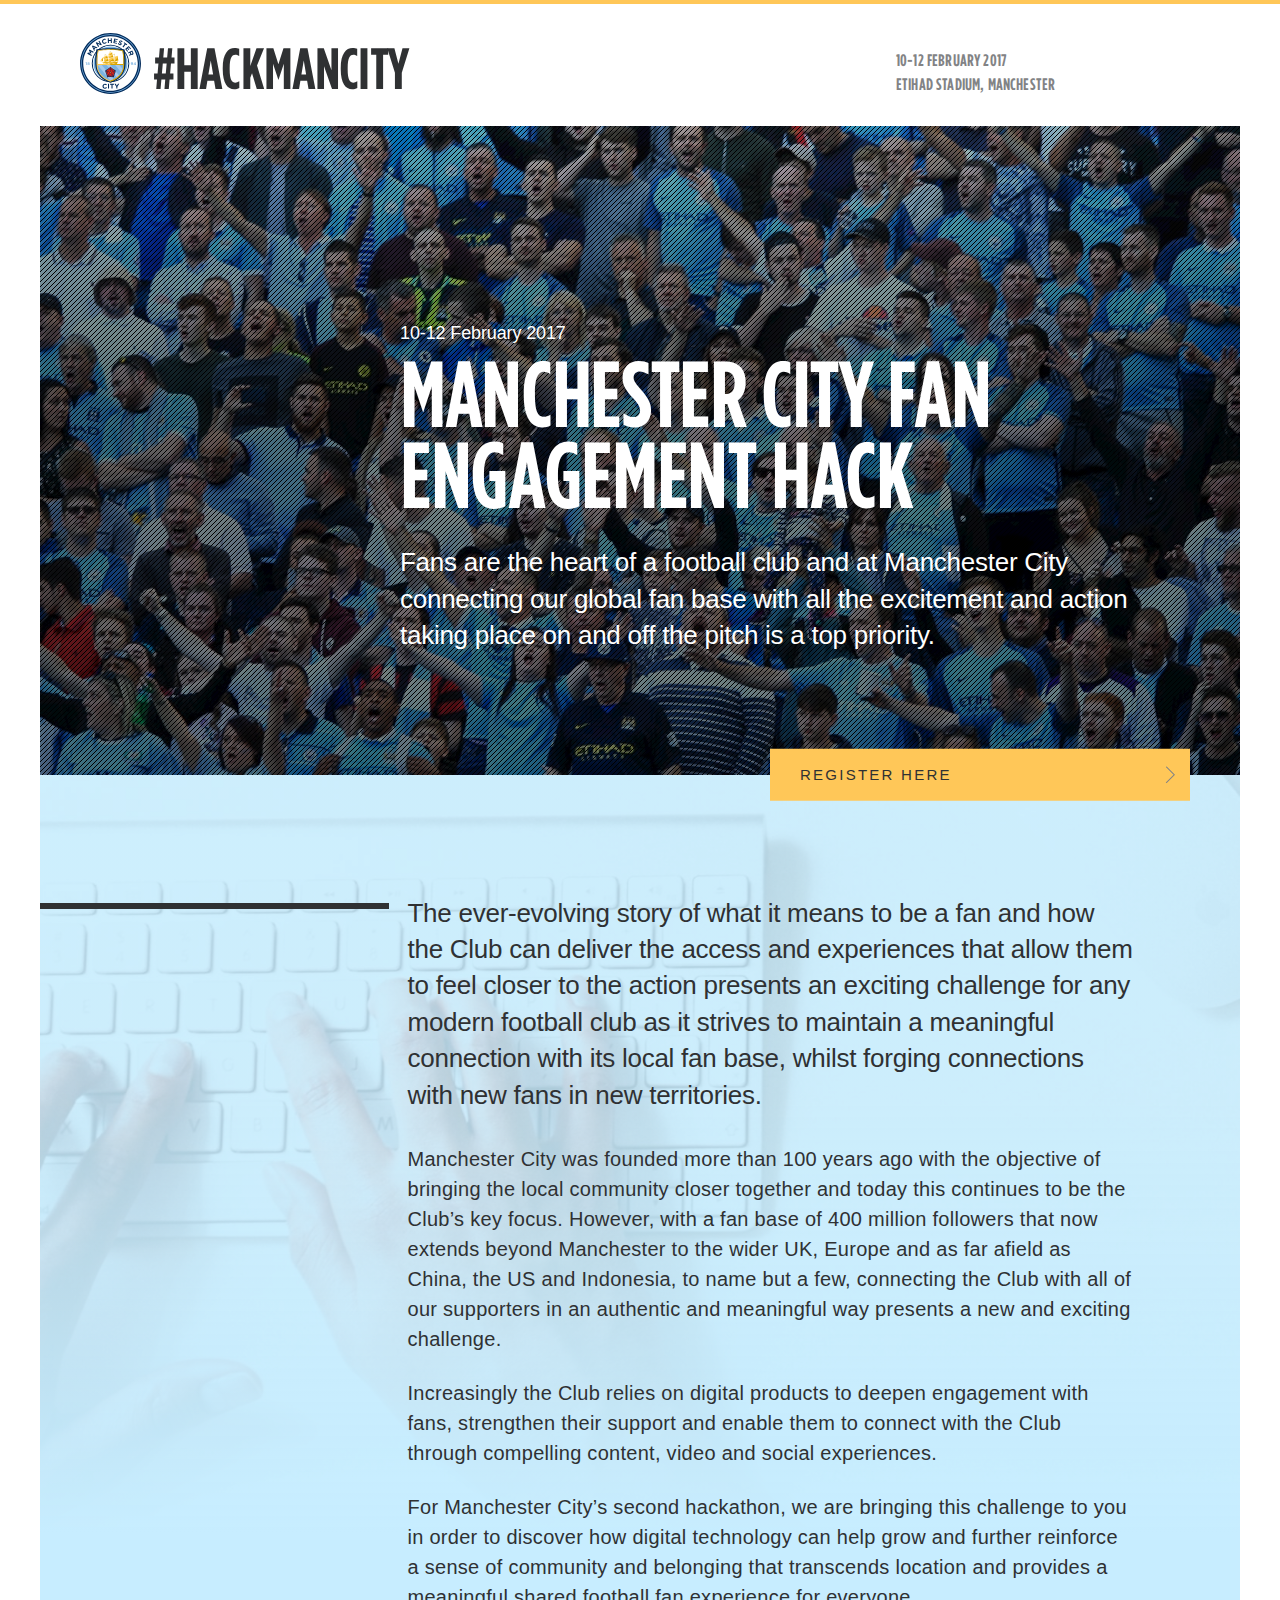
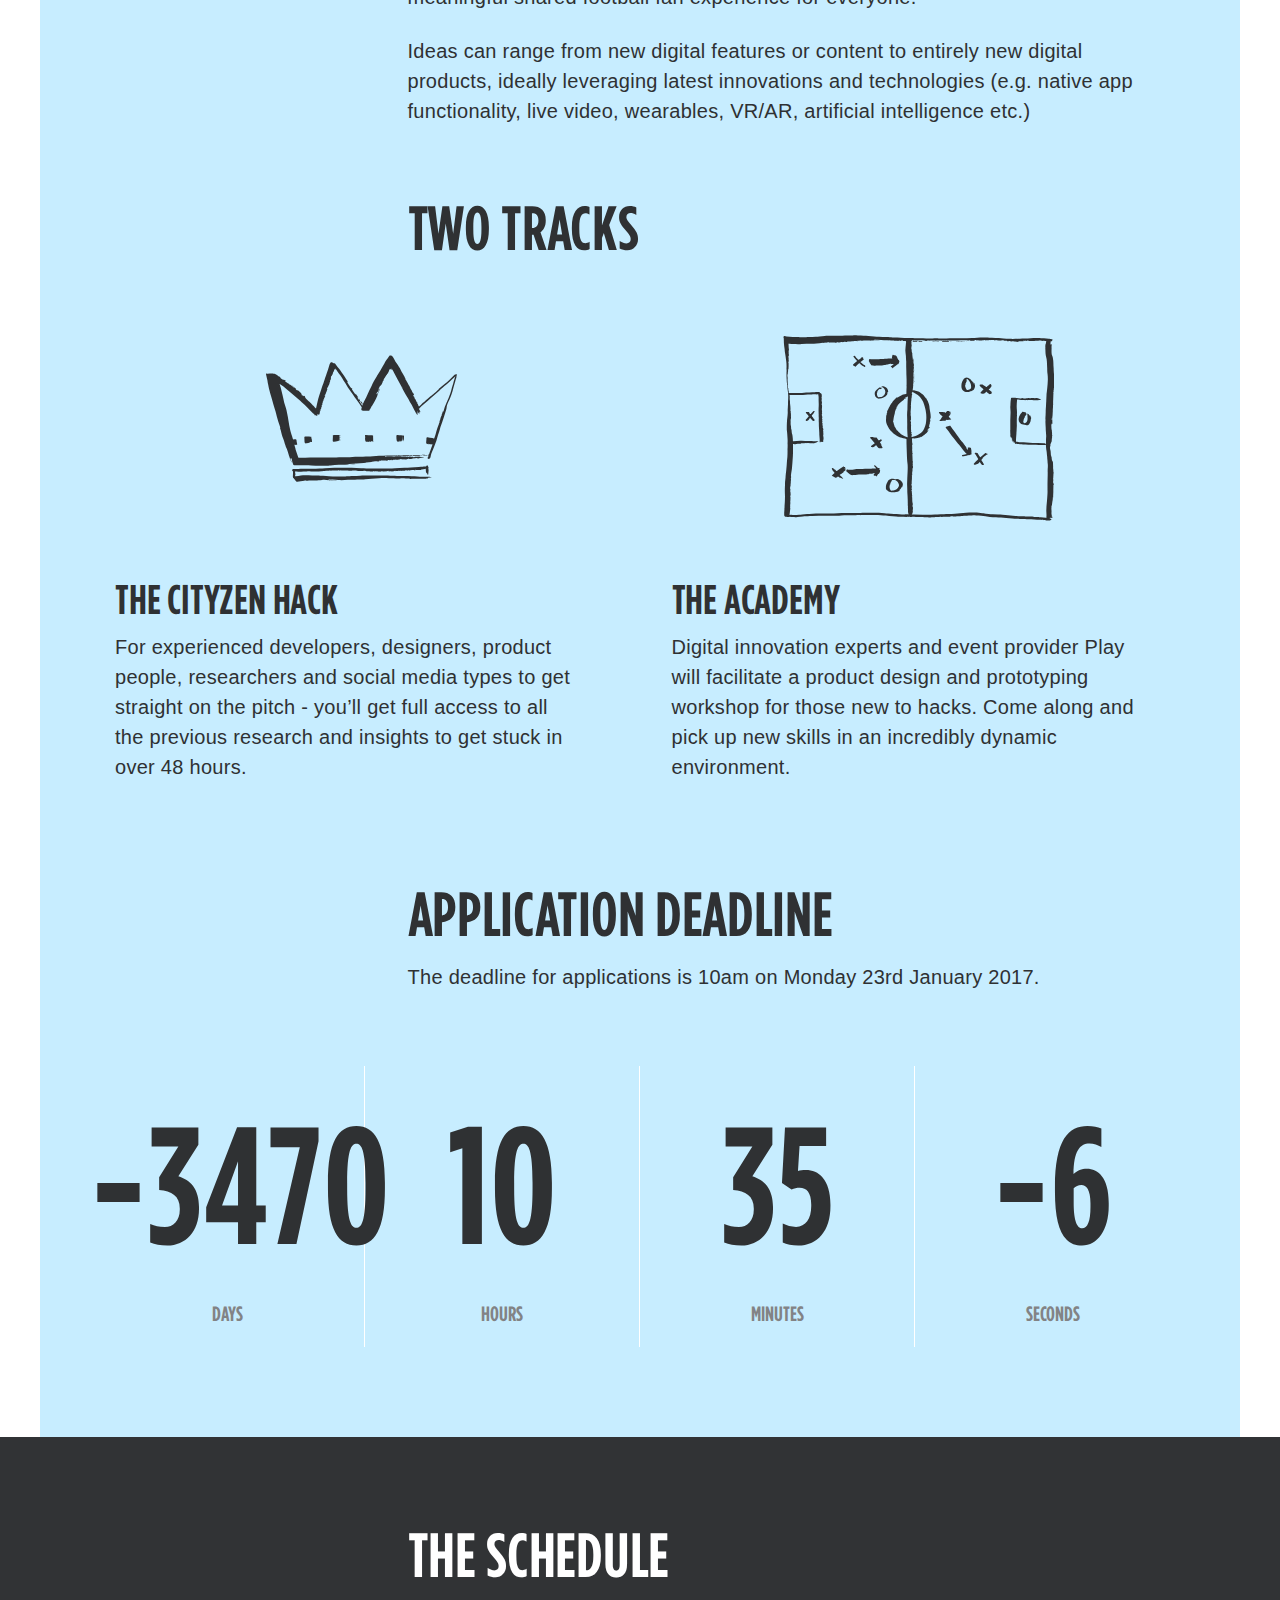
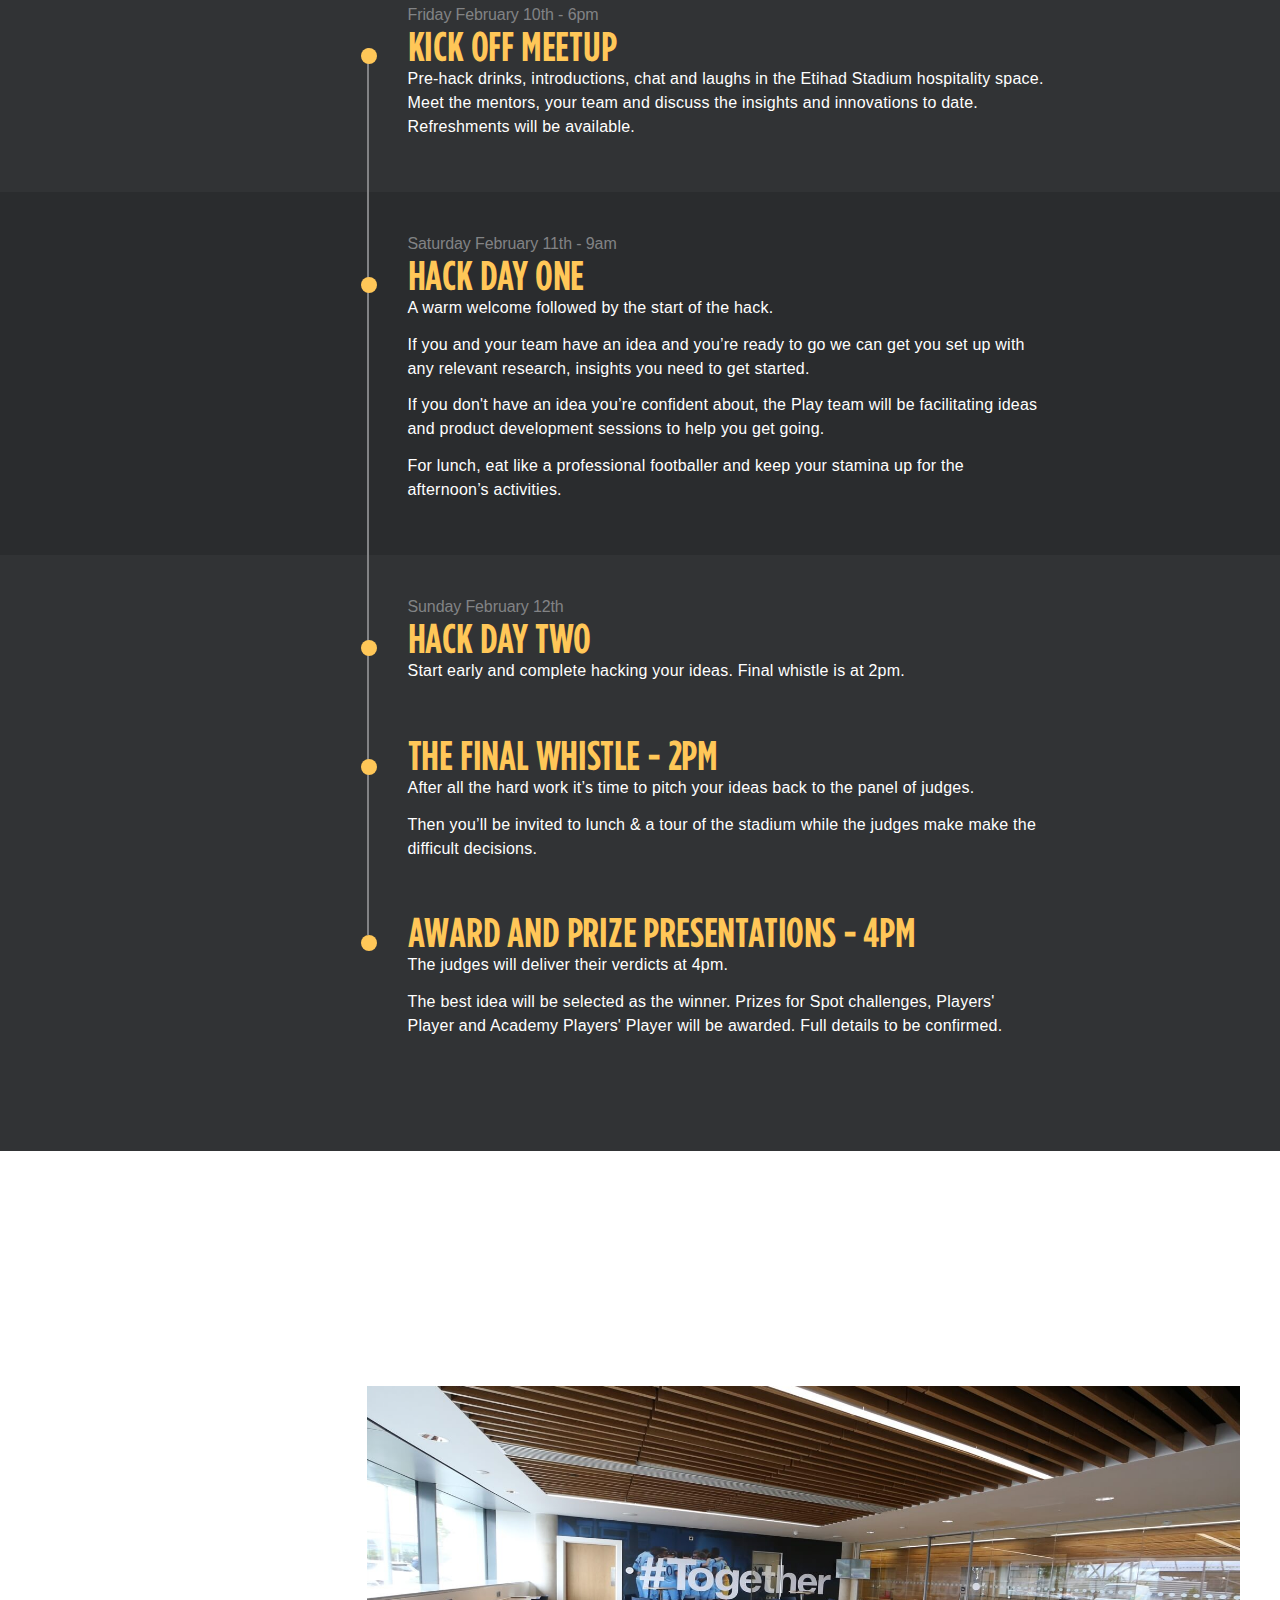
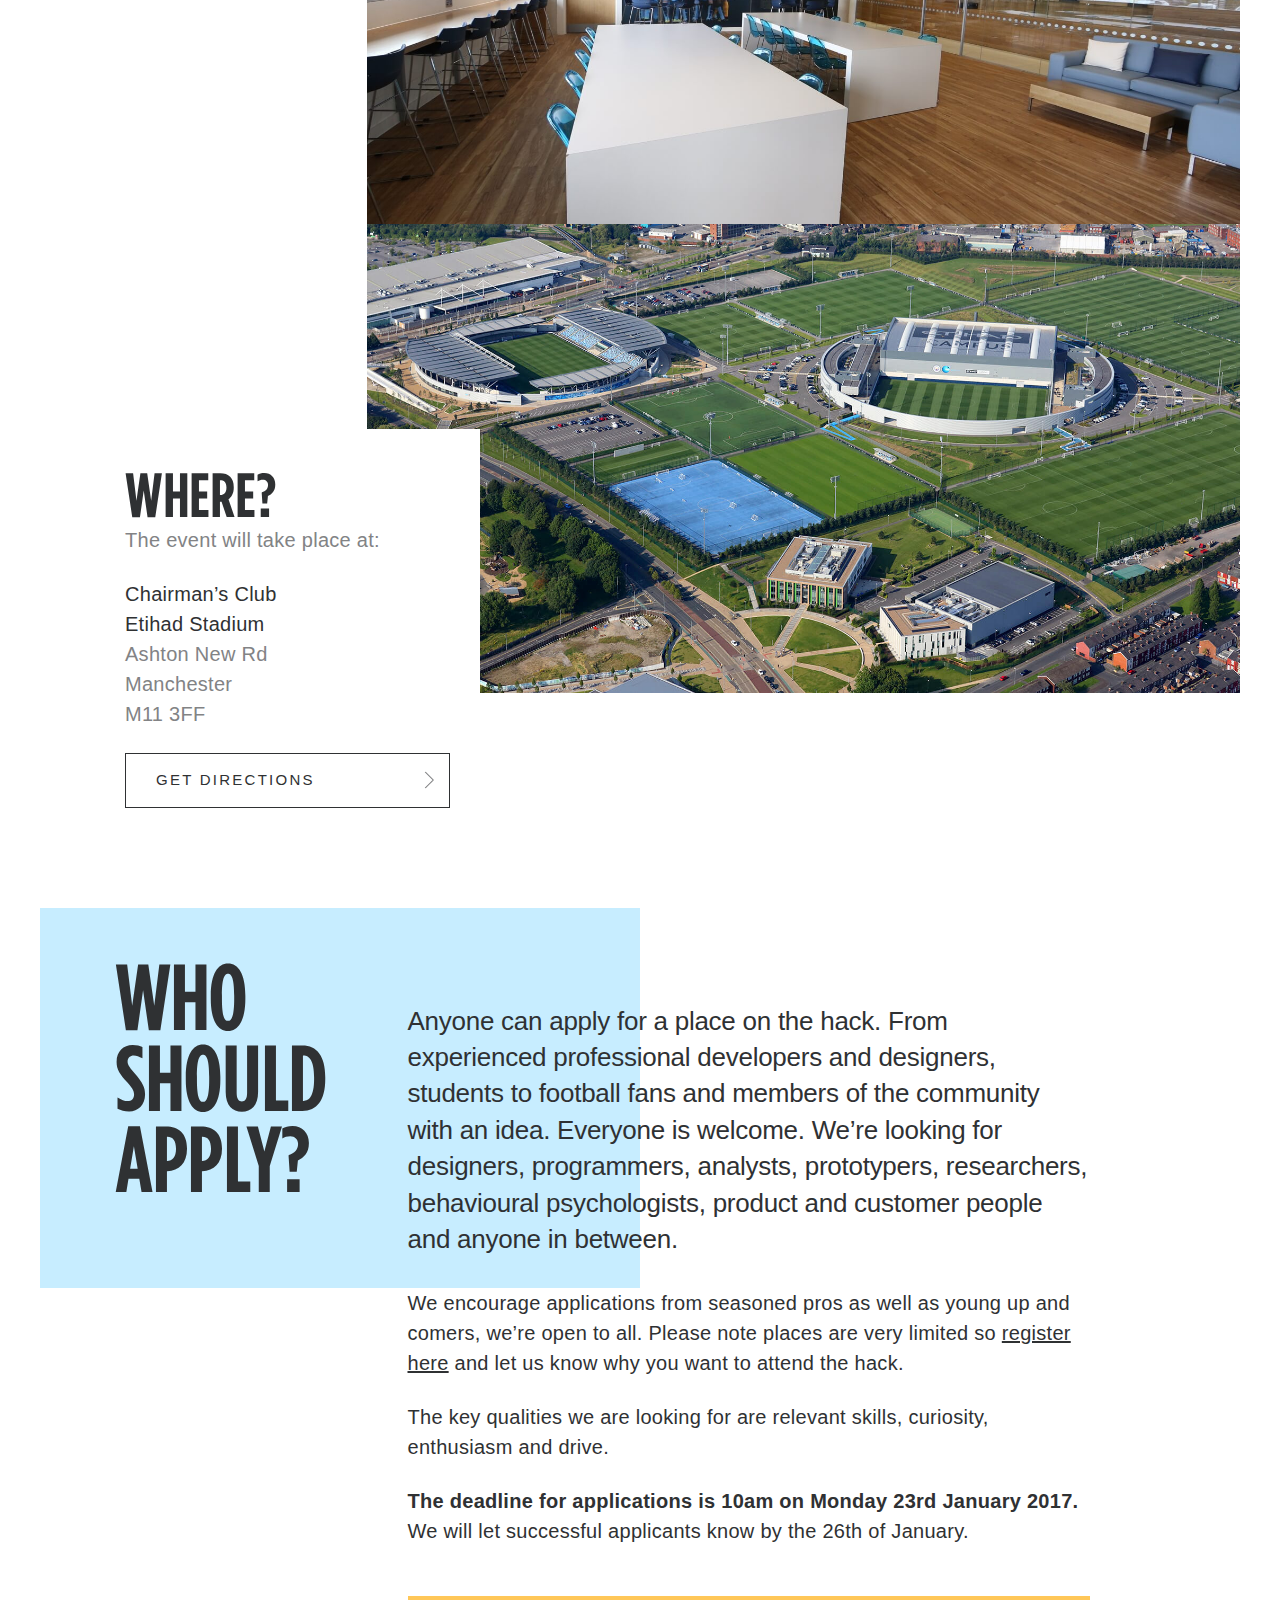
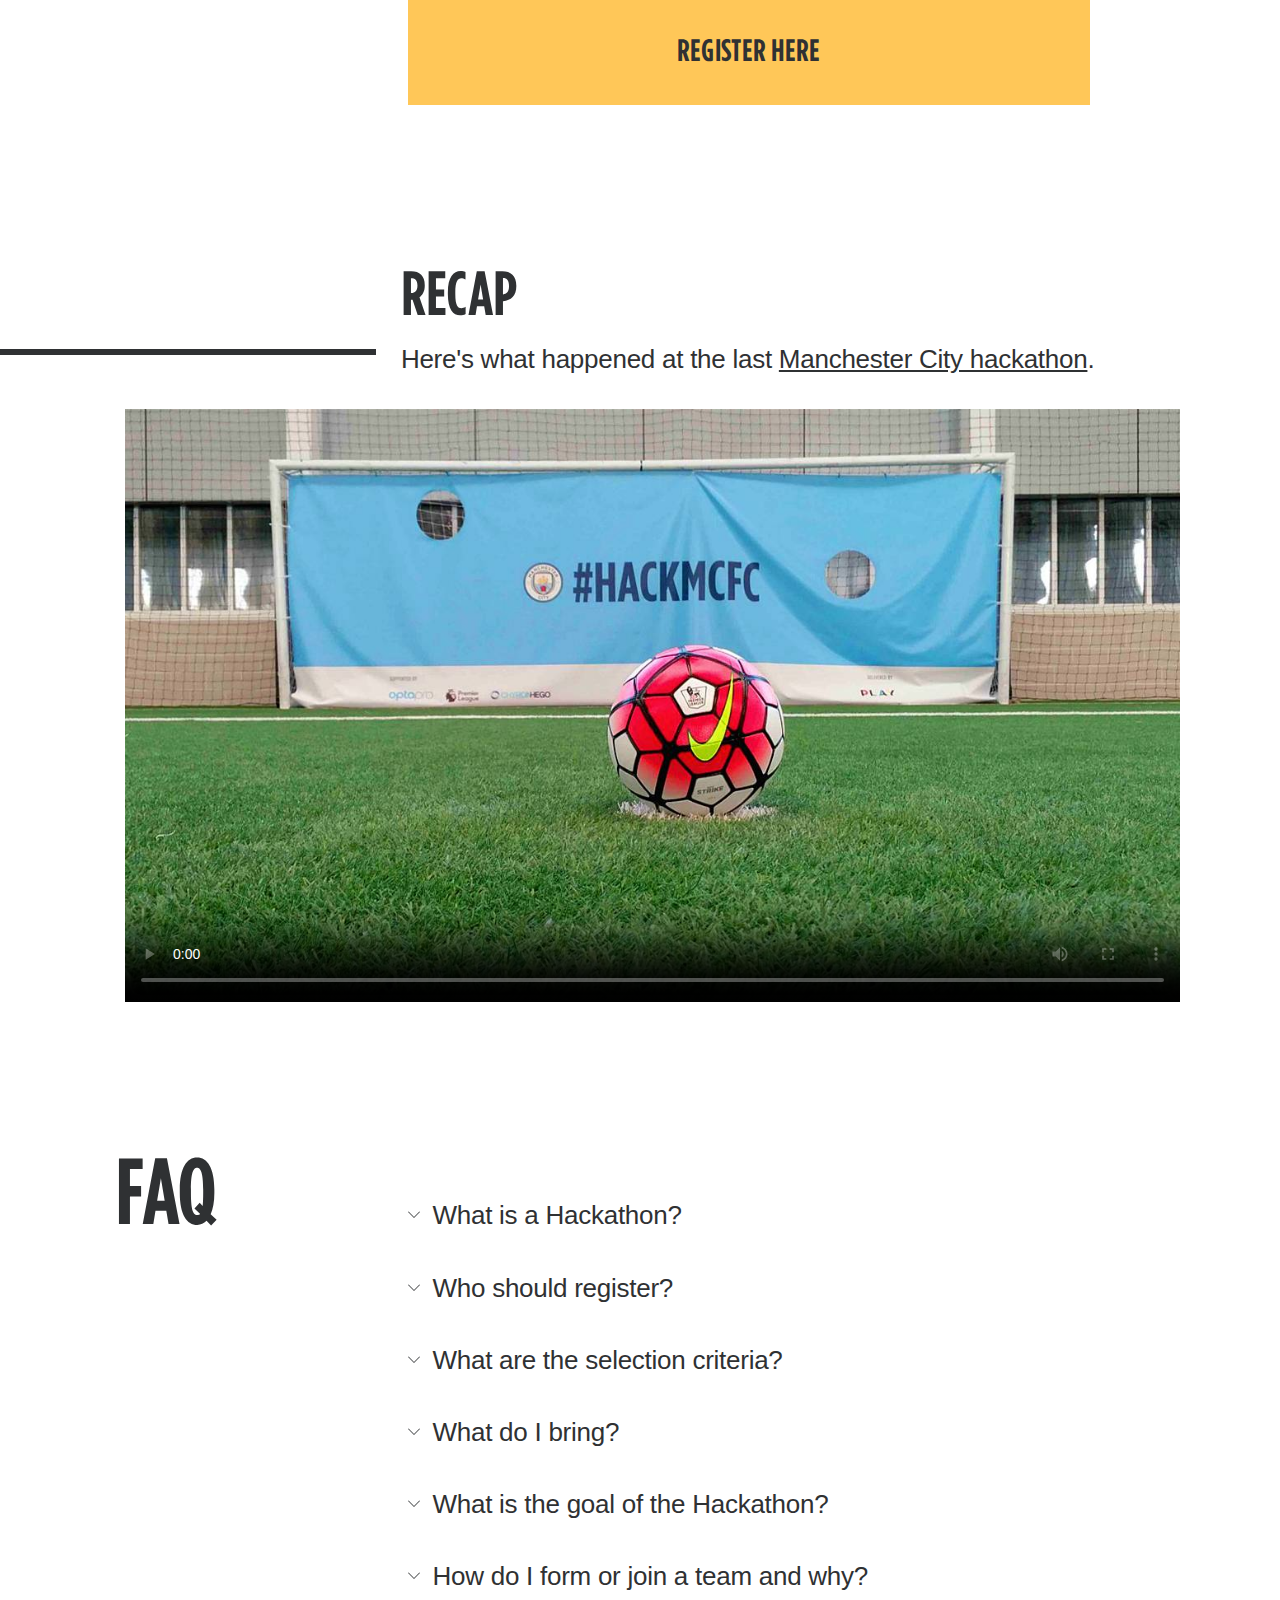
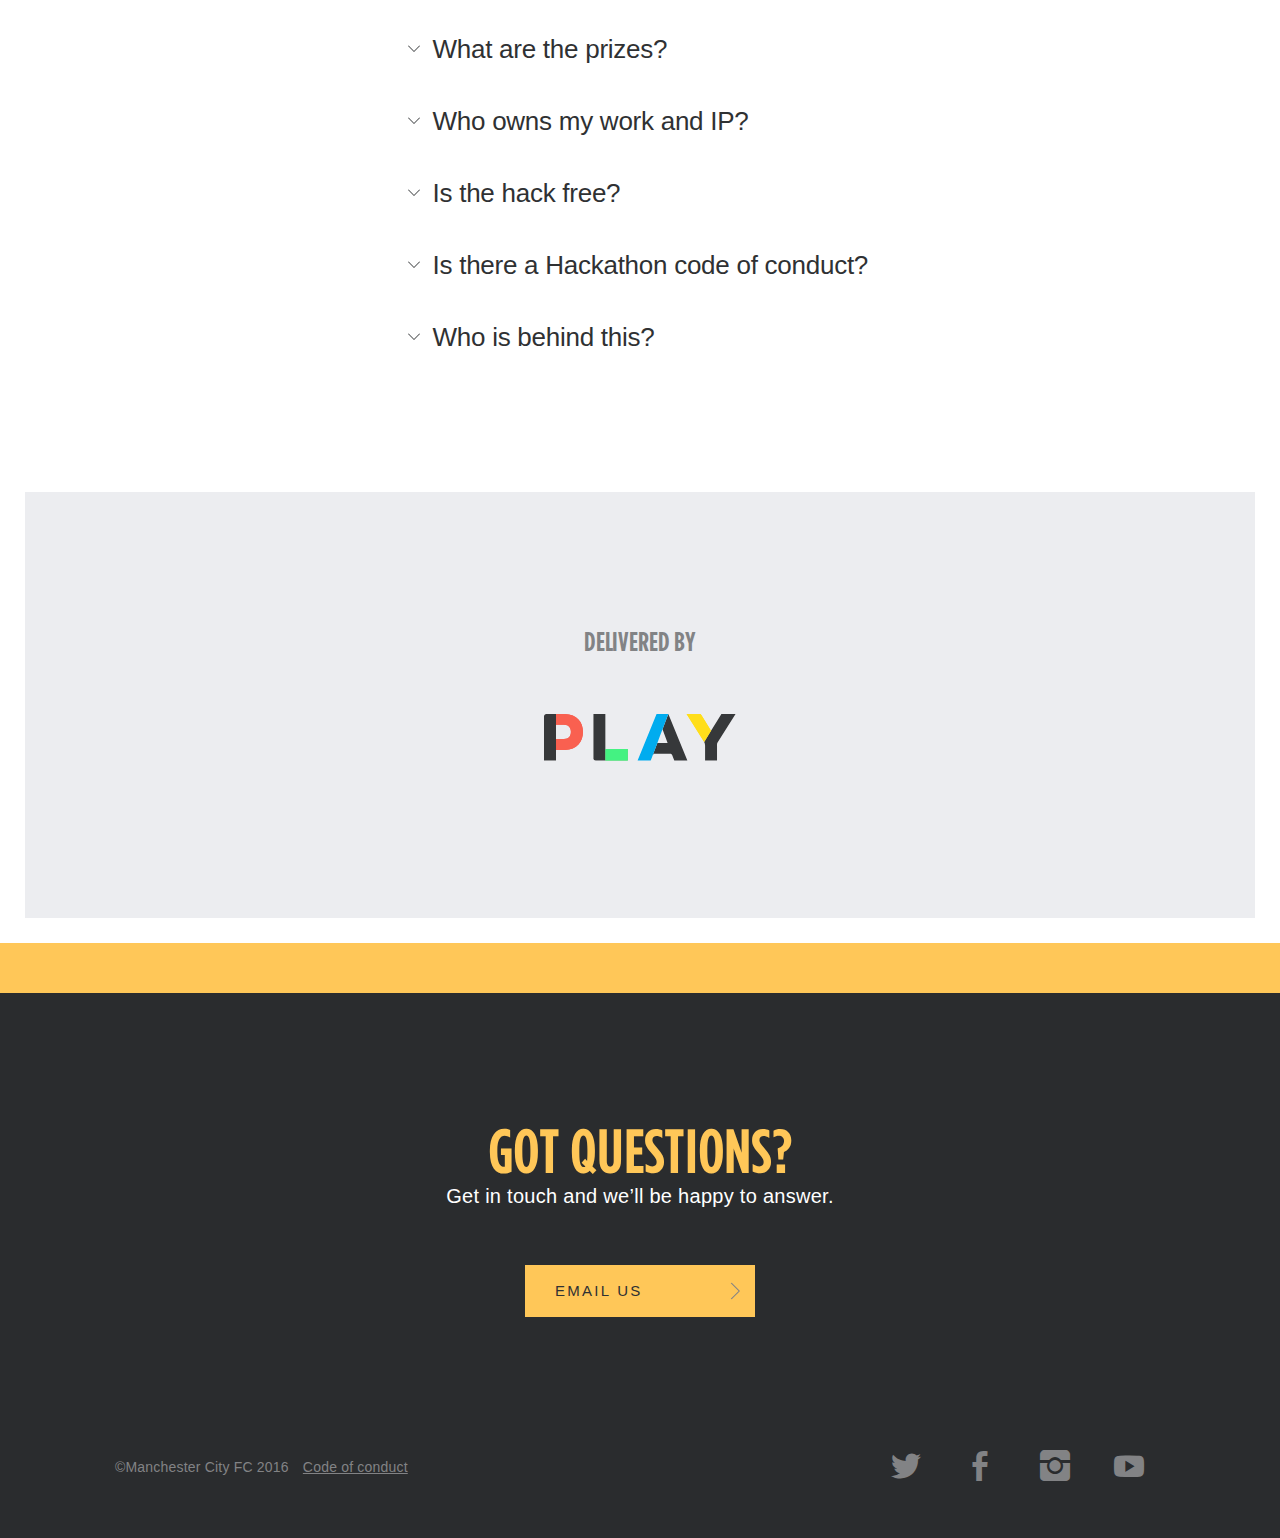
==== commit 5b280a17: "video cleanup" ====
--- a/index.html
+++ b/index.html
@@ -237,11 +237,26 @@
       <h2>Recap</h2>
       <p class="line-wrap">Here's what happened at the last <a href="player-performance-data-july-2016/">Manchester City hackathon</a>.</p>
 
+      <div style="display: block; position: relative; max-width: 100%;">
+        <div style="padding-top: 56.25%;">
+          <video data-video-id="5247796759001"
+              data-account="10228001001"
+              data-player="4Jg6PCnWFg"
+              data-embed="default"
+              class="video-js"
+              controls
+              style="width: 100%; height: 100%; position: absolute; top: 0px; bottom: 0px; right: 0px; left: 0px;" poster="img/video-poster.jpg">
+          </video>
+          <script src="//players.brightcove.net/10228001001/4Jg6PCnWFg_default/index.min.js" ></script>
+          </div>
+      </div>
+<!--
       <video id="my-video" class="video-js vjs-16-9" controls preload="auto" poster="img/video-poster.jpg" data-setup="{'fluid': true}">
         <source src="https://dl.dropboxusercontent.com/u/6340770/Hackathon-720.mp4" type='video/mp4'>
-        <!--<source src="MY_VIDEO.webm" type='video/webm'>-->
+        source src="MY_VIDEO.webm" type='video/webm'
         <p class="vjs-no-js">To view this video please enable JavaScript, and consider upgrading to a web browser that supports HTML5 video</p>
       </video>
+-->
     </div>
   </div><!-- .data -->
 </section><!-- .data-wrap -->
@@ -388,7 +403,7 @@
 <section class="partners">
   <div class="partners-inner">
     <div class="partners-logos">
-      <h4>Supported by</h4>
+      <!--Put back with sponsors <h4>Supported by</h4>-->
       <ul class="logos">
         <!--<li class="sap">
           <a href="https://go.sap.com/" target="_blank">
@@ -404,13 +419,14 @@
           <a href="http://chyronhego.com/" target="_blank">
             <img src="img/part-chyronhego.png" alt="ChyronHego" />
           </a>
-        </li>-->
+
         <li class="premier-league">
           <a href="http://www.premierleague.com/" target="_blank">
             <img src="img/part-premier-league.png" alt="Premier League" />
           </a>
         </li>
       </ul>
+      </li>-->
     </div>
 
     <div class="partners-logos delivered">
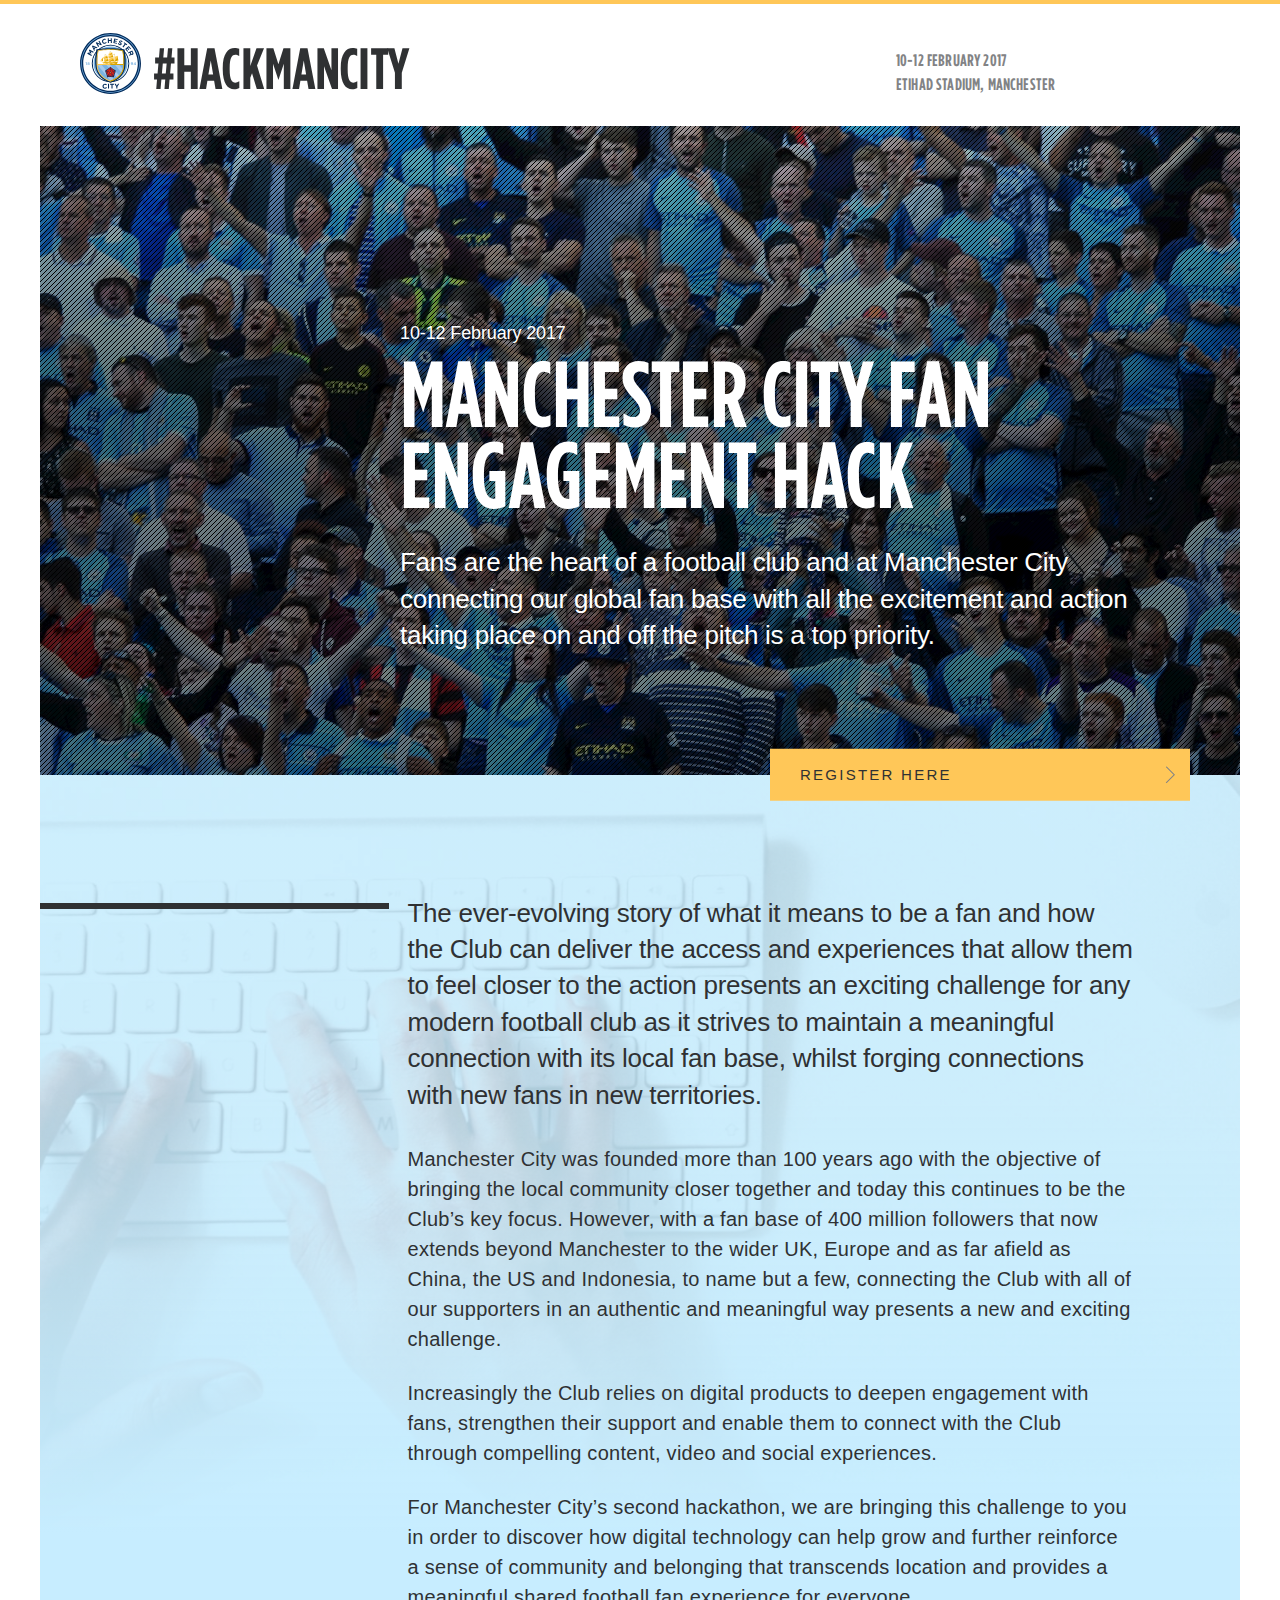
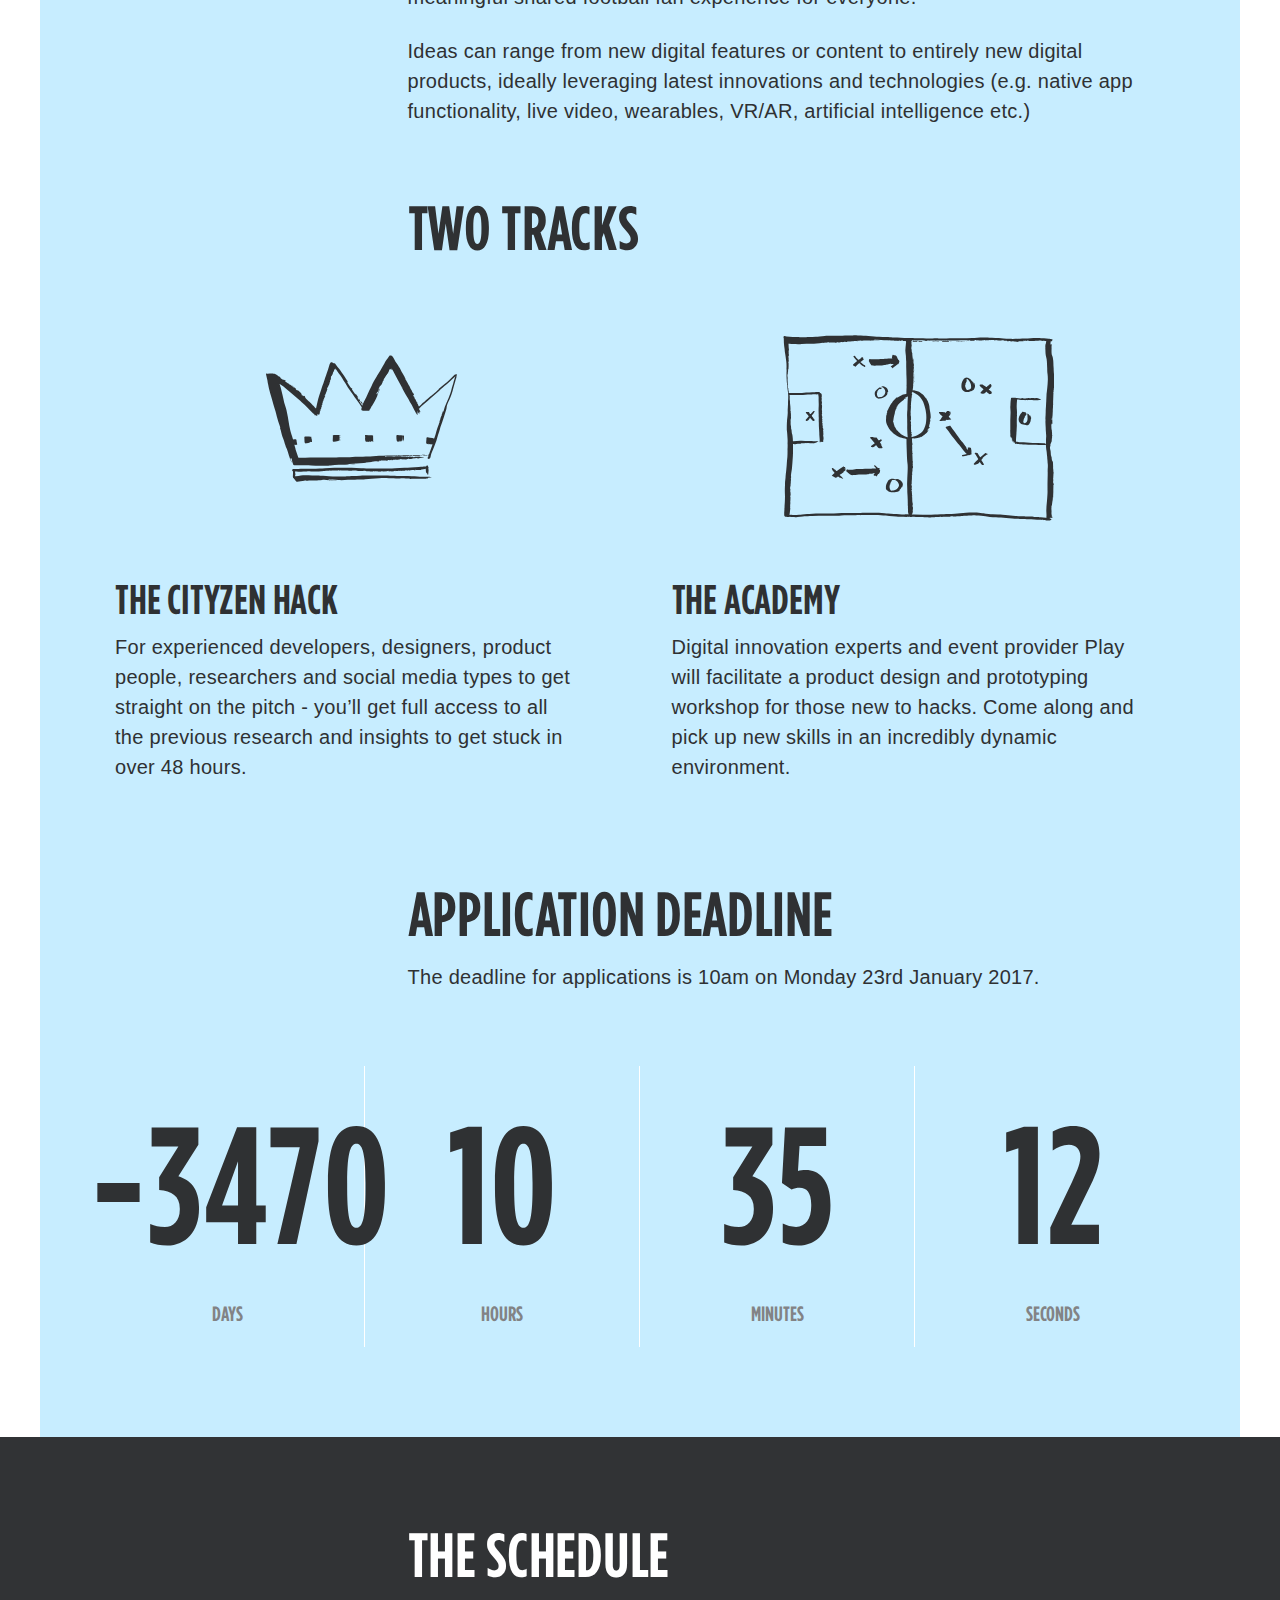
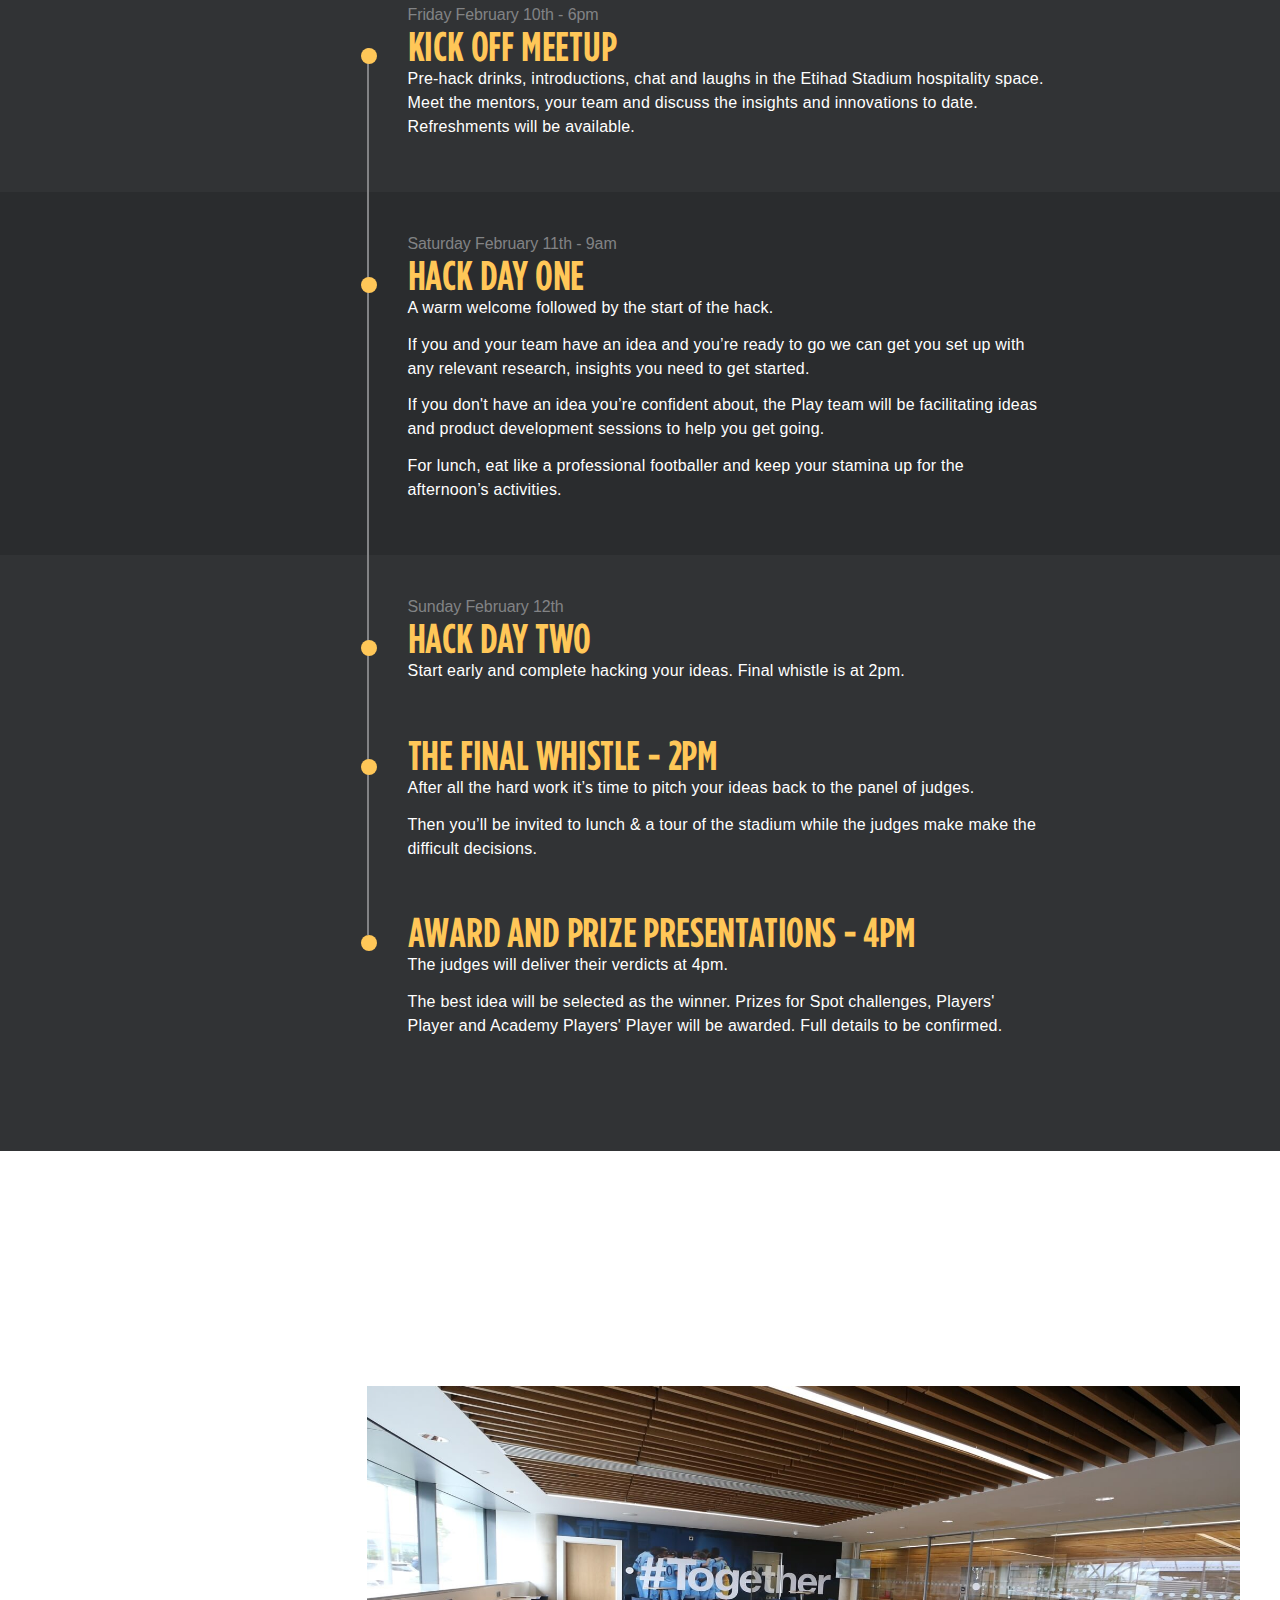
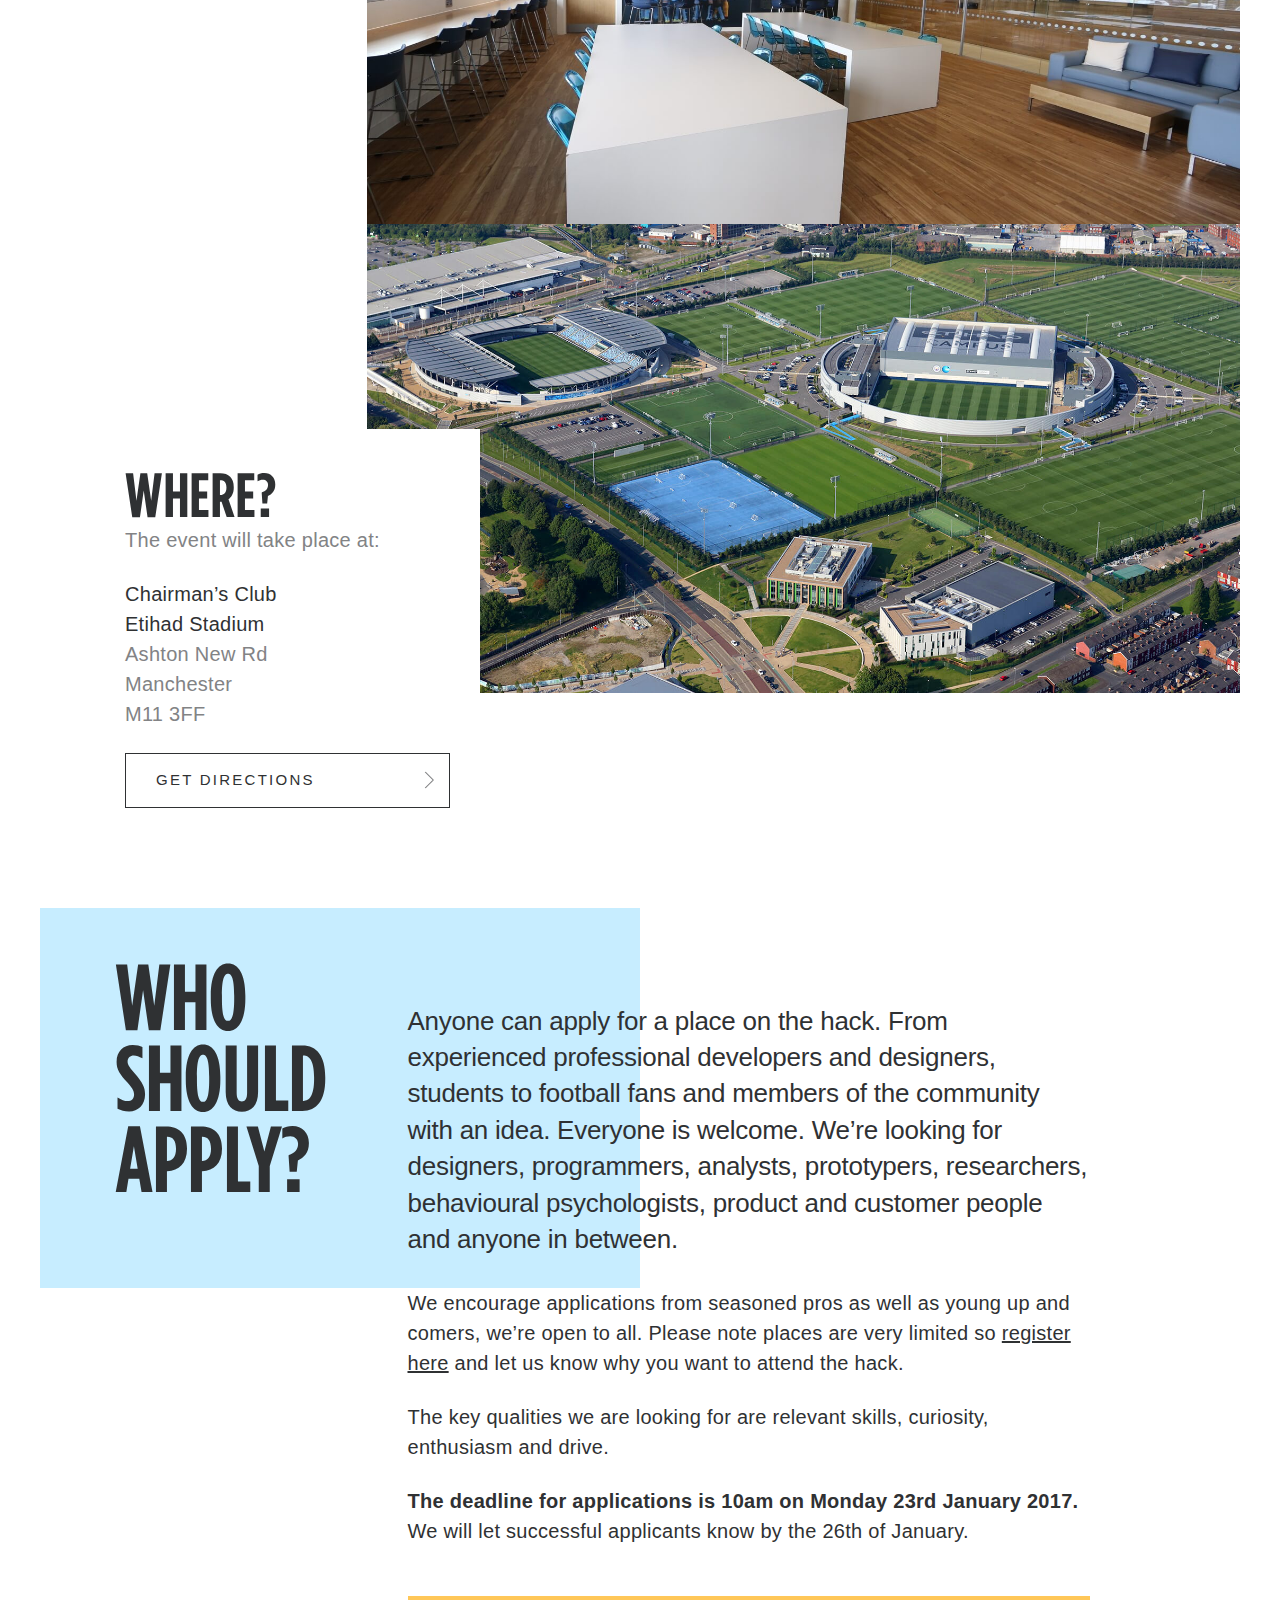
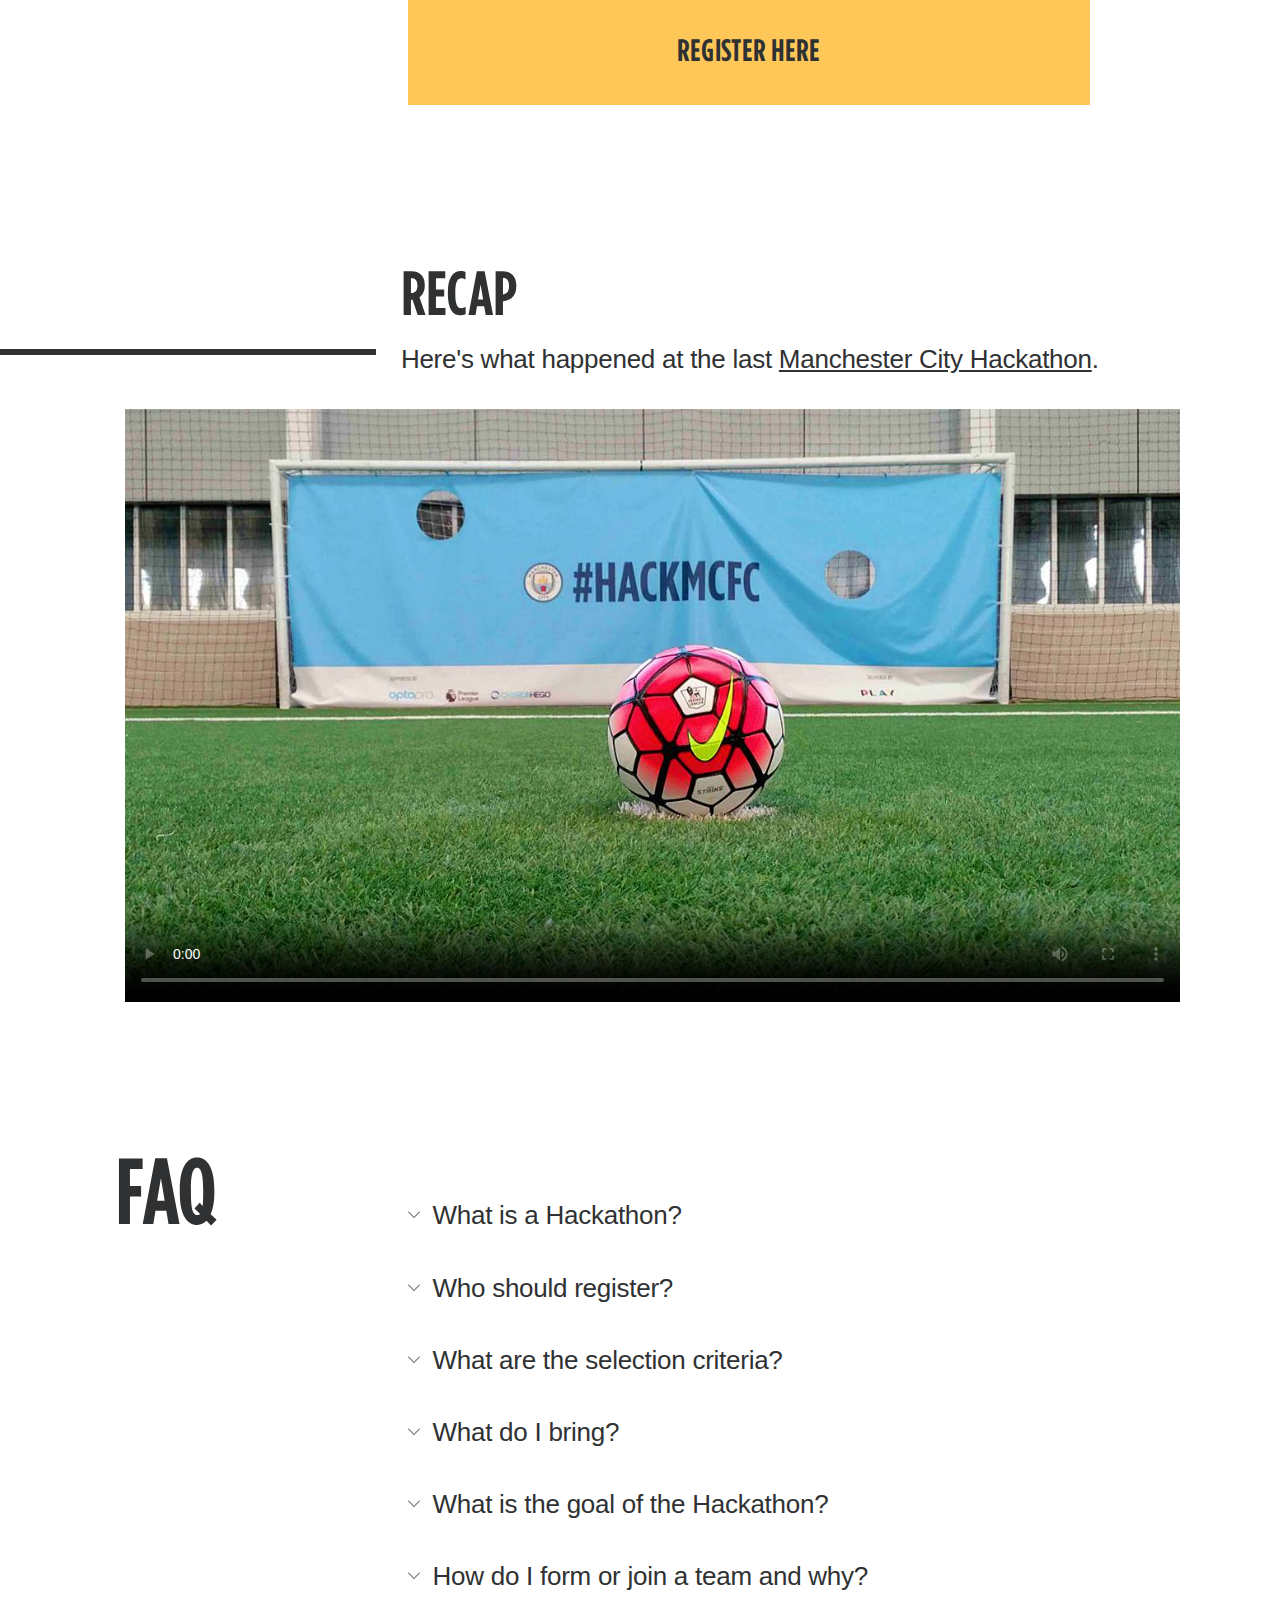
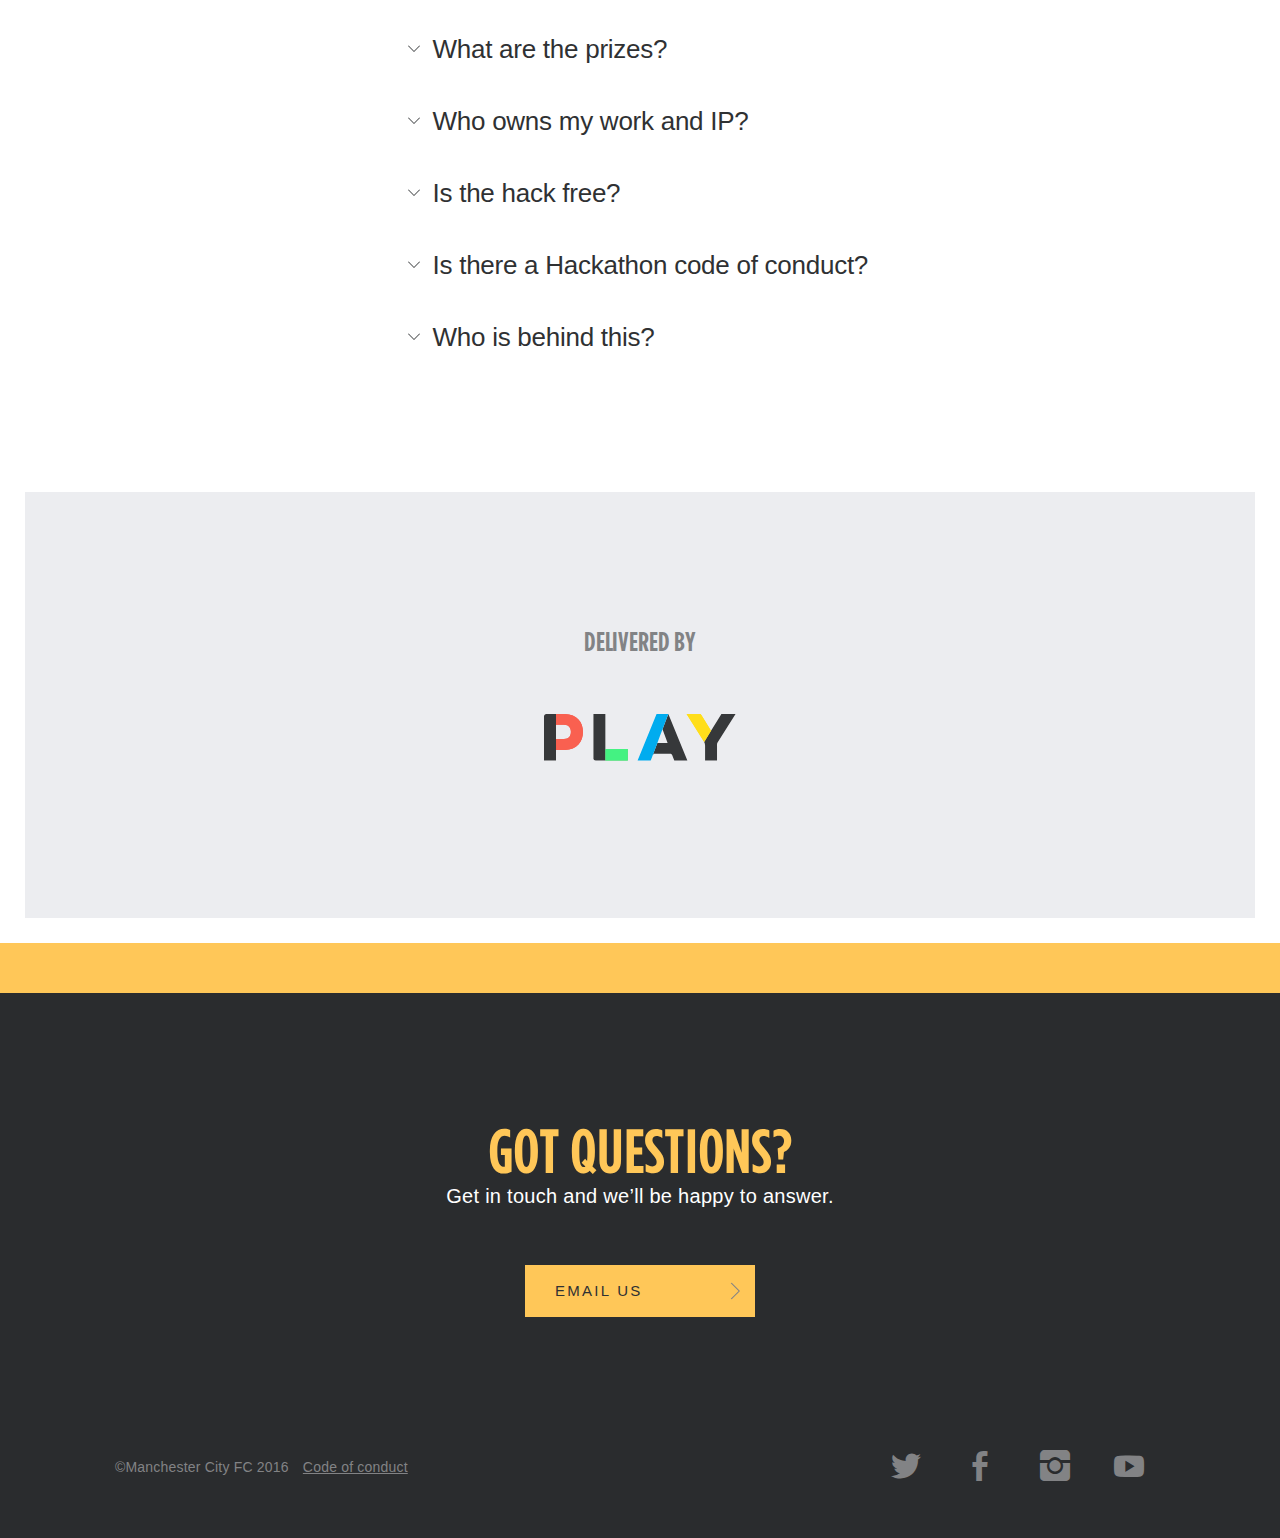
==== commit 8367140f: "Video done" ====
--- a/index.html
+++ b/index.html
@@ -235,7 +235,7 @@
   <div class="data">
     <div class="content extra-pad">
       <h2>Recap</h2>
-      <p class="line-wrap">Here's what happened at the last <a href="player-performance-data-july-2016/">Manchester City hackathon</a>.</p>
+      <p class="line-wrap">Here's what happened at the last <a href="player-performance-data-july-2016/">Manchester City Hackathon</a>.</p>
 
       <div style="display: block; position: relative; max-width: 100%;">
         <div style="padding-top: 56.25%;">
